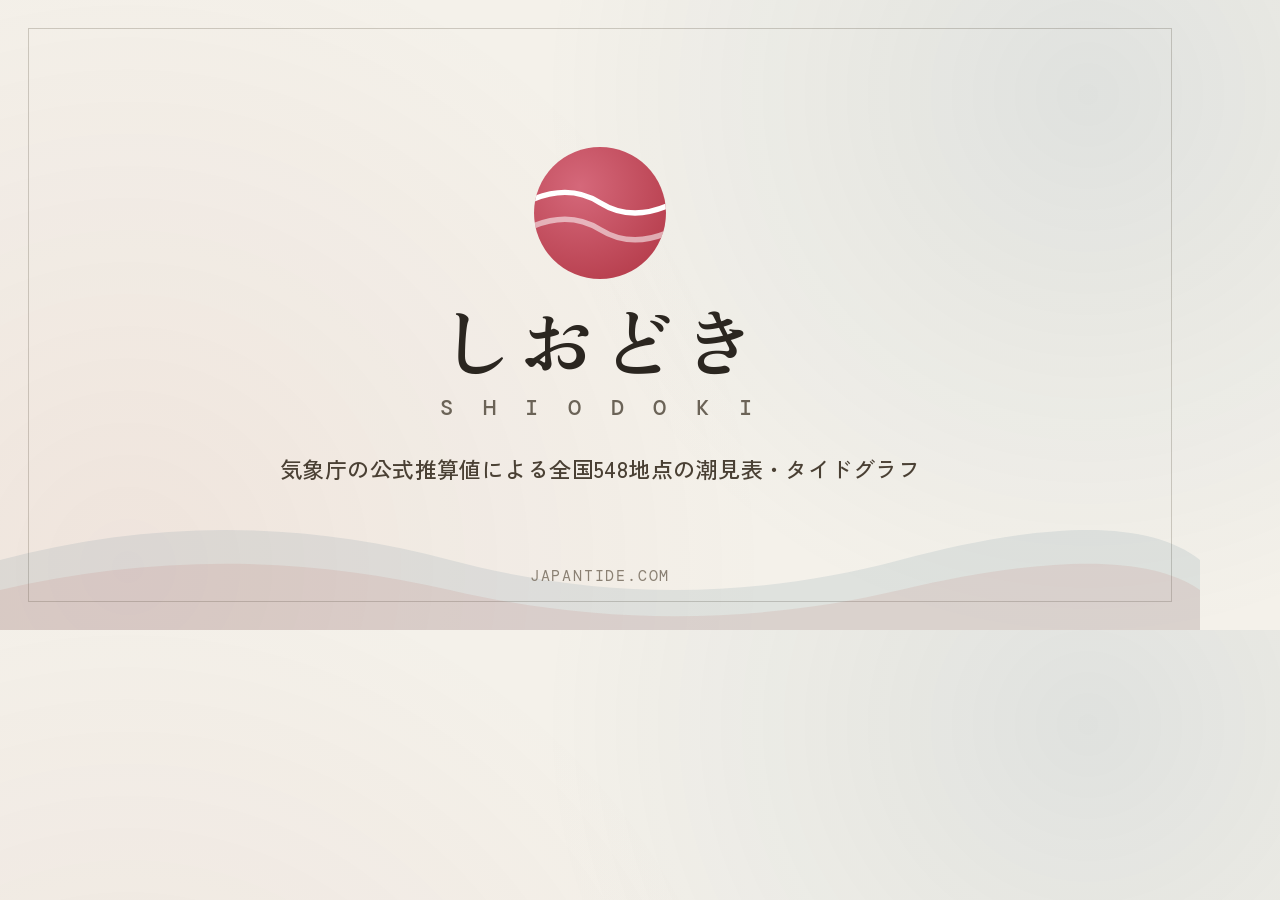
==== scripts/og-image.html @ 3d253419 "og:image/twitter:cardの土台を用意する SNSで共有されたとき画像無しの素っ気ないカードになっていた。config.mjs にOG_IMAGEを追加し、設定されているときだけog:" ====
<!--
  og:image (1200×630) の下書き。ビルドパイプラインには含めない
  (このリポジトリは依存パッケージなしの静的サイトジェネレータなので、
  画像を焼くライブラリを入れていない)。

  使い方:
    1. ブラウザでこのファイルを開く（右クリック→開く、または
       `python -m http.server` などで配信してアクセスする。file:// で
       直接開くとブラウザによっては外部フォントの読み込みがブロックされる
       ことがある）。
    2. ウィンドウ幅を1200pxちょうどにする（DevToolsのデバイスツールバーで
       "Responsive" を選び 1200×630 を指定するのが確実）。
    3. スクリーンショットを撮り、1200×630にトリミングして
       `public/og-image.png` として保存する。
    4. config.mjs の OG_IMAGE に 'og-image.png' を設定する
       （空のあいだは og:image / twitter:card を出力しない）。
-->
<!doctype html>
<html lang="ja">
<head>
<meta charset="utf-8">
<link rel="preconnect" href="https://fonts.googleapis.com">
<link rel="preconnect" href="https://fonts.gstatic.com" crossorigin>
<link href="https://fonts.googleapis.com/css2?family=Zen+Old+Mincho:wght@500;600;700&family=Zen+Kaku+Gothic+New:wght@400;500;700&family=DM+Mono:wght@400;500&display=swap" rel="stylesheet">
<style>
  html, body { margin: 0; padding: 0; }
  body {
    width: 1200px; height: 630px; overflow: hidden;
    background: #f4f1ea;
    background-image:
      radial-gradient(circle at 85% 15%, rgba(43,93,122,.10), transparent 45%),
      radial-gradient(circle at 10% 90%, rgba(176,74,63,.08), transparent 50%);
    font-family: 'Zen Kaku Gothic New', system-ui, sans-serif;
    position: relative;
  }
  .waves { position: absolute; left: 0; right: 0; bottom: 0; height: 260px; overflow: hidden; }
  .waves svg { position: absolute; bottom: 0; width: 100%; height: 100%; }
  .frame { position: absolute; inset: 28px; border: 1.5px solid rgba(60,50,35,.22); }
  .content {
    position: relative; z-index: 2;
    display: flex; flex-direction: column; align-items: center; justify-content: center;
    height: 630px; text-align: center;
  }
  .mark { width: 132px; height: 132px; margin-bottom: 22px; }
  .ja {
    font-family: 'Zen Old Mincho', 'Yu Mincho', serif; font-weight: 700;
    font-size: 76px; color: #2b2620; letter-spacing: .06em; line-height: 1;
  }
  .en {
    font-family: 'DM Mono', ui-monospace, monospace; font-weight: 500;
    font-size: 22px; color: #6b6357; letter-spacing: .38em; margin-top: 16px;
  }
  .tagline { margin-top: 30px; font-size: 22px; color: #4a4034; font-weight: 500; letter-spacing: .02em; }
  .foot {
    position: absolute; bottom: 44px; left: 0; right: 0;
    text-align: center; font-family: 'DM Mono', ui-monospace, monospace;
    font-size: 15px; color: #8a8073; letter-spacing: .12em;
  }
</style>
</head>
<body>
  <div class="frame"></div>
  <div class="waves">
    <svg viewBox="0 0 1200 260" preserveAspectRatio="none" xmlns="http://www.w3.org/2000/svg">
      <path d="M0 190 C 150 150, 300 150, 450 190 S 750 230, 900 190 S 1150 150, 1200 190 V 260 H 0 Z" fill="#2b5d7a" opacity="0.10"/>
      <path d="M0 220 C 150 185, 300 185, 450 220 S 750 255, 900 220 S 1150 185, 1200 220 V 260 H 0 Z" fill="#b04a3f" opacity="0.10"/>
    </svg>
  </div>
  <div class="content">
    <svg class="mark" viewBox="0 0 64 64" xmlns="http://www.w3.org/2000/svg">
      <defs><radialGradient id="g" cx="35%" cy="30%" r="75%"><stop offset="0%" stop-color="#d5687a"/><stop offset="100%" stop-color="#b8404f"/></radialGradient>
      <clipPath id="c"><circle cx="32" cy="32" r="32"/></clipPath></defs>
      <circle cx="32" cy="32" r="32" fill="url(#g)"/>
      <g clip-path="url(#c)">
        <path d="M-4 40 Q16 30 32 40 T68 40" fill="none" stroke="#fff" stroke-width="2.6" stroke-linecap="round" opacity=".55"/>
        <path d="M-4 27 Q16 17 32 27 T68 27" fill="none" stroke="#fff" stroke-width="2.6" stroke-linecap="round"/>
      </g>
    </svg>
    <div class="ja">しおどき</div>
    <div class="en">S H I O D O K I</div>
    <div class="tagline">気象庁の公式推算値による全国548地点の潮見表・タイドグラフ</div>
  </div>
  <div class="foot">JAPANTIDE.COM</div>
</body>
</html>
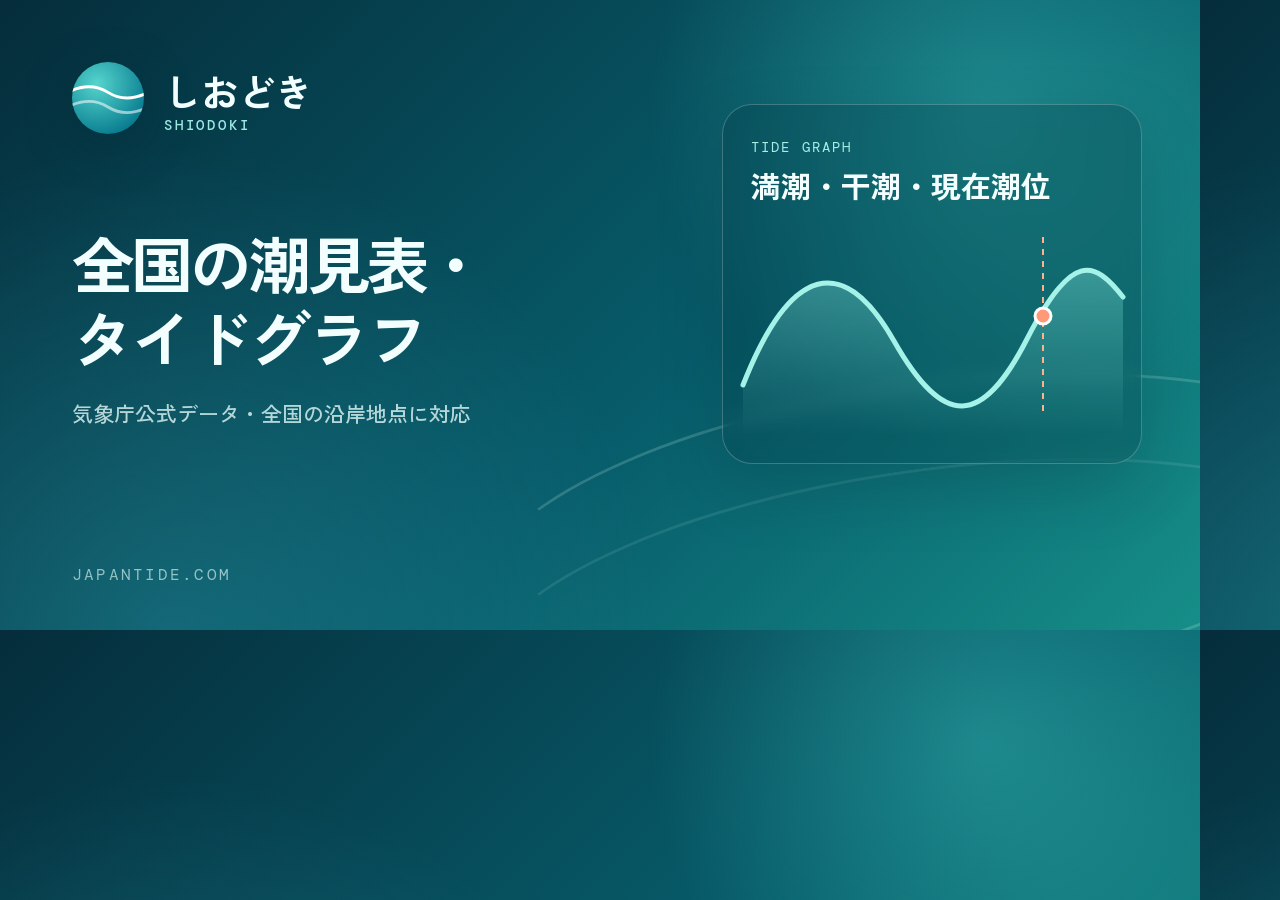
==== commit 0c729264: "配色をコーラルからティール基調(Coastal Clarity)に刷新、地図タイルをCARTOから地理院タイルに切替 CARTOはAPIキー無しのラスタータイルに2026年8月から透かしが入る仕様にな" ====
--- a/scripts/og-image.html
+++ b/scripts/og-image.html
@@ -1,85 +1,47 @@
-<!--
-  og:image (1200×630) の下書き。ビルドパイプラインには含めない
-  (このリポジトリは依存パッケージなしの静的サイトジェネレータなので、
-  画像を焼くライブラリを入れていない)。
-
-  使い方:
-    1. ブラウザでこのファイルを開く（右クリック→開く、または
-       `python -m http.server` などで配信してアクセスする。file:// で
-       直接開くとブラウザによっては外部フォントの読み込みがブロックされる
-       ことがある）。
-    2. ウィンドウ幅を1200pxちょうどにする（DevToolsのデバイスツールバーで
-       "Responsive" を選び 1200×630 を指定するのが確実）。
-    3. スクリーンショットを撮り、1200×630にトリミングして
-       `public/og-image.png` として保存する。
-    4. config.mjs の OG_IMAGE に 'og-image.png' を設定する
-       （空のあいだは og:image / twitter:card を出力しない）。
--->
+<!-- 1200 x 630 の共有カード。ブラウザで同寸表示し public/og-image.png に保存する。 -->
 <!doctype html>
 <html lang="ja">
 <head>
 <meta charset="utf-8">
-<link rel="preconnect" href="https://fonts.googleapis.com">
-<link rel="preconnect" href="https://fonts.gstatic.com" crossorigin>
-<link href="https://fonts.googleapis.com/css2?family=Zen+Old+Mincho:wght@500;600;700&family=Zen+Kaku+Gothic+New:wght@400;500;700&family=DM+Mono:wght@400;500&display=swap" rel="stylesheet">
+<link rel="stylesheet" href="../public/fonts.css">
 <style>
-  html, body { margin: 0; padding: 0; }
+  * { box-sizing: border-box; }
+  html, body { margin: 0; width: 1200px; height: 630px; overflow: hidden; }
   body {
-    width: 1200px; height: 630px; overflow: hidden;
-    background: #f4f1ea;
-    background-image:
-      radial-gradient(circle at 85% 15%, rgba(43,93,122,.10), transparent 45%),
-      radial-gradient(circle at 10% 90%, rgba(176,74,63,.08), transparent 50%);
+    position: relative; color: #f3ffff;
+    background: radial-gradient(circle at 82% 18%, rgba(71,218,204,.34), transparent 30%), radial-gradient(circle at 14% 100%, rgba(51,157,174,.3), transparent 40%), linear-gradient(135deg, #052d3b 0%, #075d6b 58%, #168e88 100%);
     font-family: 'Zen Kaku Gothic New', system-ui, sans-serif;
-    position: relative;
   }
-  .waves { position: absolute; left: 0; right: 0; bottom: 0; height: 260px; overflow: hidden; }
-  .waves svg { position: absolute; bottom: 0; width: 100%; height: 100%; }
-  .frame { position: absolute; inset: 28px; border: 1.5px solid rgba(60,50,35,.22); }
-  .content {
-    position: relative; z-index: 2;
-    display: flex; flex-direction: column; align-items: center; justify-content: center;
-    height: 630px; text-align: center;
-  }
-  .mark { width: 132px; height: 132px; margin-bottom: 22px; }
-  .ja {
-    font-family: 'Zen Old Mincho', 'Yu Mincho', serif; font-weight: 700;
-    font-size: 76px; color: #2b2620; letter-spacing: .06em; line-height: 1;
-  }
-  .en {
-    font-family: 'DM Mono', ui-monospace, monospace; font-weight: 500;
-    font-size: 22px; color: #6b6357; letter-spacing: .38em; margin-top: 16px;
-  }
-  .tagline { margin-top: 30px; font-size: 22px; color: #4a4034; font-weight: 500; letter-spacing: .02em; }
-  .foot {
-    position: absolute; bottom: 44px; left: 0; right: 0;
-    text-align: center; font-family: 'DM Mono', ui-monospace, monospace;
-    font-size: 15px; color: #8a8073; letter-spacing: .12em;
-  }
+  body::before, body::after { position: absolute; width: 900px; height: 300px; right: -180px; border: 3px solid rgba(220,255,250,.18); border-left-color: transparent; border-right-color: transparent; border-radius: 50%; content: ''; transform: rotate(-8deg); }
+  body::before { bottom: -60px; }
+  body::after { bottom: -145px; opacity: .55; }
+  .brand { position: absolute; top: 62px; left: 72px; display: flex; align-items: center; gap: 20px; }
+  .mark { width: 72px; height: 72px; filter: drop-shadow(0 12px 24px rgba(0,35,42,.25)); }
+  .brand-ja { font-size: 38px; font-weight: 800; letter-spacing: -.03em; }
+  .brand-en { margin-top: -2px; color: #9debe4; font-family: 'DM Mono', monospace; font-size: 14px; font-weight: 500; letter-spacing: .2em; }
+  .content { position: absolute; z-index: 2; left: 72px; top: 225px; width: 660px; }
+  h1 { margin: 0; font-size: 62px; font-weight: 800; line-height: 1.2; letter-spacing: -.05em; }
+  .sub { margin: 24px 0 0; color: rgba(234,255,252,.76); font-size: 21px; font-weight: 500; }
+  .tide-card { position: absolute; z-index: 1; right: 58px; top: 104px; width: 420px; height: 360px; padding: 28px; border: 1px solid rgba(255,255,255,.22); border-radius: 30px; background: rgba(2,47,58,.26); box-shadow: 0 25px 65px rgba(0,30,38,.18); backdrop-filter: blur(8px); }
+  .tide-card small { color: #a6efe8; font-family: 'DM Mono', monospace; font-size: 14px; letter-spacing: .15em; }
+  .tide-card b { display: block; margin-top: 6px; font-size: 30px; }
+  .tide-card svg { position: absolute; left: 20px; bottom: 28px; width: 380px; height: 220px; overflow: visible; }
+  .foot { position: absolute; left: 72px; bottom: 45px; color: rgba(226,255,251,.62); font-family: 'DM Mono', monospace; font-size: 16px; letter-spacing: .14em; }
 </style>
 </head>
 <body>
-  <div class="frame"></div>
-  <div class="waves">
-    <svg viewBox="0 0 1200 260" preserveAspectRatio="none" xmlns="http://www.w3.org/2000/svg">
-      <path d="M0 190 C 150 150, 300 150, 450 190 S 750 230, 900 190 S 1150 150, 1200 190 V 260 H 0 Z" fill="#2b5d7a" opacity="0.10"/>
-      <path d="M0 220 C 150 185, 300 185, 450 220 S 750 255, 900 220 S 1150 185, 1200 220 V 260 H 0 Z" fill="#b04a3f" opacity="0.10"/>
-    </svg>
+  <div class="brand">
+    <svg class="mark" viewBox="0 0 64 64" aria-hidden="true"><defs><radialGradient id="g" cx="35%" cy="30%" r="75%"><stop offset="0%" stop-color="#55d5cd"/><stop offset="100%" stop-color="#087b8f"/></radialGradient><clipPath id="c"><circle cx="32" cy="32" r="32"/></clipPath></defs><circle cx="32" cy="32" r="32" fill="url(#g)"/><g clip-path="url(#c)"><path d="M-4 40 Q16 30 32 40 T68 40" fill="none" stroke="#fff" stroke-width="2.6" stroke-linecap="round" opacity=".55"/><path d="M-4 27 Q16 17 32 27 T68 27" fill="none" stroke="#fff" stroke-width="2.6" stroke-linecap="round"/></g></svg>
+    <div><div class="brand-ja">しおどき</div><div class="brand-en">SHIODOKI</div></div>
   </div>
-  <div class="content">
-    <svg class="mark" viewBox="0 0 64 64" xmlns="http://www.w3.org/2000/svg">
-      <defs><radialGradient id="g" cx="35%" cy="30%" r="75%"><stop offset="0%" stop-color="#d5687a"/><stop offset="100%" stop-color="#b8404f"/></radialGradient>
-      <clipPath id="c"><circle cx="32" cy="32" r="32"/></clipPath></defs>
-      <circle cx="32" cy="32" r="32" fill="url(#g)"/>
-      <g clip-path="url(#c)">
-        <path d="M-4 40 Q16 30 32 40 T68 40" fill="none" stroke="#fff" stroke-width="2.6" stroke-linecap="round" opacity=".55"/>
-        <path d="M-4 27 Q16 17 32 27 T68 27" fill="none" stroke="#fff" stroke-width="2.6" stroke-linecap="round"/>
-      </g>
-    </svg>
-    <div class="ja">しおどき</div>
-    <div class="en">S H I O D O K I</div>
-    <div class="tagline">気象庁の公式推算値による全国548地点の潮見表・タイドグラフ</div>
-  </div>
+  <main class="content">
+    <h1>全国の潮見表・<br>タイドグラフ</h1>
+    <p class="sub">気象庁公式データ・全国の沿岸地点に対応</p>
+  </main>
+  <aside class="tide-card" aria-hidden="true">
+    <small>TIDE GRAPH</small><b>満潮・干潮・現在潮位</b>
+    <svg viewBox="0 0 380 220"><defs><linearGradient id="fill" x1="0" y1="0" x2="0" y2="1"><stop offset="0" stop-color="#8cf1e5" stop-opacity=".34"/><stop offset="1" stop-color="#8cf1e5" stop-opacity="0"/></linearGradient></defs><path d="M0 170C48 48 101 38 151 126S239 212 284 124 351 45 380 82V220H0Z" fill="url(#fill)"/><path d="M0 170C48 48 101 38 151 126S239 212 284 124 351 45 380 82" fill="none" stroke="#a5f2e9" stroke-width="5" stroke-linecap="round"/><line x1="300" y1="22" x2="300" y2="198" stroke="#ffb08f" stroke-width="2" stroke-dasharray="6 6"/><circle cx="300" cy="101" r="8" fill="#ff9a78" stroke="#fff" stroke-width="3"/></svg>
+  </aside>
   <div class="foot">JAPANTIDE.COM</div>
 </body>
 </html>
--- a/public/fonts.css
+++ b/public/fonts.css
@@ -0,0 +1,4220 @@
+/* Zen Old Mincho / Zen Kaku Gothic New / DM Mono の自前ホスト版。
+   このサイトが実際に使う文字だけに絞ったサブセット。
+   scripts/subset-fonts.mjs で再生成する。 */
+
+@font-face {
+  font-family: 'DM Mono';
+  font-style: normal;
+  font-weight: 400;
+  font-display: swap;
+  src: url(fonts/dm-mono-400-1.woff2) format('woff2');
+  unicode-range: U+0000-00FF, U+0131, U+0152-0153, U+02BB-02BC, U+02C6, U+02DA, U+02DC, U+0304, U+0308, U+0329, U+2000-206F, U+20AC, U+2122, U+2191, U+2193, U+2212, U+2215, U+FEFF, U+FFFD;
+}
+@font-face {
+  font-family: 'DM Mono';
+  font-style: normal;
+  font-weight: 500;
+  font-display: swap;
+  src: url(fonts/dm-mono-500-2.woff2) format('woff2');
+  unicode-range: U+0000-00FF, U+0131, U+0152-0153, U+02BB-02BC, U+02C6, U+02DA, U+02DC, U+0304, U+0308, U+0329, U+2000-206F, U+20AC, U+2122, U+2191, U+2193, U+2212, U+2215, U+FEFF, U+FFFD;
+}
+@font-face {
+  font-family: 'Zen Kaku Gothic New';
+  font-style: normal;
+  font-weight: 400;
+  font-display: swap;
+  src: url(fonts/zen-kaku-gothic-new-400-3.woff2) format('woff2');
+  unicode-range: U+9e8b-9e8c, U+9e8e-9e8f, U+9e91-9e92, U+9e95-9e96, U+9e98, U+9e9b, U+9e9d-9e9e, U+9ea4-9ea5, U+9ea8-9eaa, U+9eac-9eb0, U+9eb3-9eb5, U+9eb8, U+9ebc-9ebf, U+9ec3, U+9ec6, U+9ec8, U+9ecb-9ecd, U+9ecf-9ed1, U+9ed4-9ed5, U+9ed8, U+9edb-9ee0, U+9ee4-9ee5, U+9ee7-9ee8, U+9eec-9ef2, U+9ef4-9ef9, U+9efb-9eff, U+9f02-9f03, U+9f07-9f09, U+9f0e-9f12, U+9f14-9f17, U+9f19-9f1b, U+9f1f-9f22, U+9f26, U+9f2a-9f2c, U+9f2f, U+9f31-9f32, U+9f34, U+9f37, U+9f39-9f3a, U+9f3c-9f3f, U+9f41, U+9f43-9f47, U+9f4a, U+9f4e-9f50, U+9f52-9f58, U+9f5a, U+9f5d-9f61, U+9f63, U+9f66-9f6a, U+9f6c-9f73, U+9f75-9f77, U+9f7a, U+9f7d, U+9f7f, U+9f8f-9f92, U+9f94-9f97, U+9f99, U+9f9c-9fa3, U+9fa5, U+9fb4, U+9fbc-9fc2, U+9fc4, U+9fc6, U+9fcc, U+f900-f92c;
+}
+@font-face {
+  font-family: 'Zen Kaku Gothic New';
+  font-style: normal;
+  font-weight: 400;
+  font-display: swap;
+  src: url(fonts/zen-kaku-gothic-new-400-4.woff2) format('woff2');
+  unicode-range: U+9c3e, U+9c41, U+9c43-9c4a, U+9c4e-9c50, U+9c52-9c54, U+9c56, U+9c58, U+9c5a-9c61, U+9c63, U+9c65, U+9c67-9c6b, U+9c6d-9c6e, U+9c70, U+9c72, U+9c75-9c78, U+9c7a-9c7c, U+9ce6-9ce7, U+9ceb-9cec, U+9cf0, U+9cf2, U+9cf6-9cf7, U+9cf9, U+9d02-9d03, U+9d06-9d09, U+9d0b, U+9d0e, U+9d11-9d12, U+9d15, U+9d17-9d18, U+9d1b-9d1f, U+9d23, U+9d26, U+9d2a-9d2c, U+9d2f-9d30, U+9d32-9d34, U+9d3a, U+9d3c-9d3f, U+9d41-9d48, U+9d4a, U+9d50-9d54, U+9d59, U+9d5d-9d65, U+9d69-9d6c, U+9d6f-9d70, U+9d72-9d73, U+9d76-9d77, U+9d7a-9d7c, U+9d7e, U+9d83-9d84, U+9d86-9d87, U+9d89-9d8a, U+9d8d-9d8e, U+9d92-9d93, U+9d95-9d9a, U+9da1, U+9da4, U+9da9-9dac, U+9dae, U+9db1-9db2, U+9db5, U+9db8-9dbd, U+9dbf-9dc4, U+9dc6-9dc7, U+9dc9-9dca, U+9dcf, U+9dd3-9dd7, U+9dd9-9dda, U+9dde-9de0, U+9de3, U+9de5-9de7, U+9de9, U+9deb, U+9ded-9df0, U+9df3-9df4, U+9df8, U+9dfd-9dfe, U+9e02, U+9e07, U+9e0a, U+9e0d-9e0e, U+9e10-9e12, U+9e15-9e16, U+9e19-9e1f, U+9e75, U+9e79-9e7d, U+9e80-9e85, U+9e87-9e88;
+}
+@font-face {
+  font-family: 'Zen Kaku Gothic New';
+  font-style: normal;
+  font-weight: 400;
+  font-display: swap;
+  src: url(fonts/zen-kaku-gothic-new-400-5.woff2) format('woff2');
+  unicode-range: U+9ae5-9ae7, U+9ae9, U+9aeb-9aec, U+9aee-9aef, U+9af1-9af5, U+9af7, U+9af9-9afb, U+9afd, U+9aff-9b06, U+9b08-9b09, U+9b0b-9b0e, U+9b10, U+9b12, U+9b16, U+9b18-9b1d, U+9b1f-9b20, U+9b22-9b23, U+9b25-9b2f, U+9b32-9b35, U+9b37, U+9b39-9b3b, U+9b3d, U+9b43-9b44, U+9b48, U+9b4b-9b4f, U+9b51, U+9b55-9b58, U+9b5b, U+9b5e, U+9b61, U+9b63, U+9b65-9b66, U+9b68, U+9b6a-9b6f, U+9b72-9b79, U+9b7f-9b80, U+9b83-9b87, U+9b89-9b8b, U+9b8d, U+9b8f-9b94, U+9b96-9b97, U+9b9a, U+9b9d-9ba0, U+9ba6-9ba7, U+9ba9-9baa, U+9bac, U+9bb0-9bb2, U+9bb4, U+9bb7-9bb9, U+9bbb-9bbc, U+9bbe-9bc1, U+9bc6-9bc8, U+9bca, U+9bce-9bd2, U+9bd4, U+9bd7-9bd8, U+9bdd, U+9bdf, U+9be1-9be5, U+9be7, U+9bea-9beb, U+9bee-9bf3, U+9bf5, U+9bf7-9bfa, U+9bfd, U+9bff-9c00, U+9c02, U+9c04, U+9c06, U+9c08-9c0d, U+9c0f-9c16, U+9c18-9c1e, U+9c21-9c2a, U+9c2d-9c32, U+9c35-9c37, U+9c39-9c3a, U+9c3d;
+}
+@font-face {
+  font-family: 'Zen Kaku Gothic New';
+  font-style: normal;
+  font-weight: 400;
+  font-display: swap;
+  src: url(fonts/zen-kaku-gothic-new-400-6.woff2) format('woff2');
+  unicode-range: U+971d, U+9721-9724, U+9728, U+972a, U+9730-9731, U+9733, U+9736, U+9738-9739, U+973b, U+973d-973e, U+9741-9744, U+9746-974a, U+974d-974f, U+9751, U+9755, U+9757-9758, U+975a-975c, U+9760-9761, U+9763-9764, U+9766-9768, U+976a-976b, U+976e, U+9771, U+9773, U+9776-977d, U+977f-9781, U+9785-9786, U+9789, U+978b, U+978f-9790, U+9795-9797, U+9799-979a, U+979c, U+979e-97a0, U+97a2-97a3, U+97a6, U+97a8, U+97ab-97ac, U+97ae, U+97b1-97b6, U+97b8-97ba, U+97bc, U+97be-97bf, U+97c1, U+97c3-97ce, U+97d0-97d1, U+97d4, U+97d7-97d9, U+97db-97de, U+97e0-97e1, U+97e4, U+97e6, U+97ed-97ef, U+97f1-97f2, U+97f4-97f8, U+97fa, U+9804, U+9807, U+980a, U+980c-980f, U+9814, U+9816-9817, U+9819-981a, U+981c, U+981e, U+9820-9821, U+9823-9826, U+982b, U+982e-9830, U+9832-9835, U+9837, U+9839, U+983d-983e, U+9844, U+9846-9847, U+984a-984b, U+984f, U+9851-9853, U+9856-9857, U+9859-985b, U+9862-9863, U+9865-9866, U+986a-986c, U+986f-9871, U+9873-9875, U+98aa-98ab, U+98ad-98ae, U+98b0-98b1, U+98b4, U+98b6-98b8, U+98ba-98bc, U+98bf, U+98c2-98c8, U+98cb-98cc, U+98ce, U+98dc, U+98de, U+98e0-98e1, U+98e3, U+98e5-98e7, U+98e9-98ea;
+}
+@font-face {
+  font-family: 'Zen Kaku Gothic New';
+  font-style: normal;
+  font-weight: 400;
+  font-display: swap;
+  src: url(fonts/zen-kaku-gothic-new-400-7.woff2) format('woff2');
+  unicode-range: U+944a, U+944c, U+9452-9453, U+9455, U+9459-945c, U+945e-9463, U+9468, U+946a-946b, U+946d-9472, U+9475, U+9477, U+947c-947f, U+9481, U+9483-9485, U+9578-9579, U+957e-957f, U+9582, U+9584, U+9586-9588, U+958a, U+958c-958f, U+9592, U+9594, U+9596, U+9598-9599, U+959d-95a1, U+95a4, U+95a6-95a9, U+95ab-95ad, U+95b1, U+95b4, U+95b6, U+95b9-95bf, U+95c3, U+95c6, U+95c8-95cd, U+95d0-95d6, U+95d9-95da, U+95dc-95e2, U+95e4-95e6, U+95e8, U+961d-961e, U+9621-9622, U+9624-9626, U+9628, U+962c, U+962e-962f, U+9631, U+9633-9634, U+9637-963a, U+963c-963d, U+9641-9642, U+964b-964c, U+964f, U+9652, U+9654, U+9656-9658, U+965c-965f, U+9661, U+9666, U+966a, U+966c, U+966e, U+9672, U+9674, U+9677, U+967b-967c, U+967e-967f, U+9681-9684, U+9689, U+968b, U+968d, U+9691, U+9695-9698, U+969a, U+969d, U+969f, U+96a4-96aa, U+96ae-96b4, U+96b6, U+96b8-96bb, U+96bd, U+96c1, U+96c9-96cb, U+96cd-96ce, U+96d2, U+96d5-96d6, U+96d8-96da, U+96dc-96df, U+96e9, U+96ef, U+96f1, U+96f9-96fa, U+9702-9706, U+9708-9709, U+970d-970f, U+9711, U+9713-9714, U+9716, U+9719-971b;
+}
+@font-face {
+  font-family: 'Zen Kaku Gothic New';
+  font-style: normal;
+  font-weight: 400;
+  font-display: swap;
+  src: url(fonts/zen-kaku-gothic-new-400-8.woff2) format('woff2');
+  unicode-range: U+8655-8659, U+865b, U+865d-8664, U+8667, U+8669, U+866c, U+866f, U+8671, U+8675-8677, U+867a-867b, U+867d, U+8687-8689, U+868b-868d, U+8691, U+8693, U+8695-8696, U+8698, U+869a, U+869c-869d, U+86a1, U+86a3-86a4, U+86a6-86ab, U+86ad, U+86af-86b1, U+86b3-86b9, U+86bf-86c1, U+86c3-86c6, U+86c9, U+86cb, U+86ce, U+86d1-86d2, U+86d4-86d5, U+86d7, U+86da, U+86dc, U+86de-86e0, U+86e3-86e7, U+86e9, U+86ec-86ed, U+86ef, U+86f8-86fe, U+8700, U+8703-870b, U+870d-8714, U+8719-871a, U+871e-871f, U+8721-8723, U+8725, U+8728-8729, U+872e-872f, U+8731-8732, U+8734, U+8737, U+8739-8740, U+8743, U+8745, U+8749, U+874b-874e, U+8751, U+8753, U+8755, U+8757-8759, U+875d, U+875f-8761, U+8763-8766, U+8768, U+876a, U+876e-876f, U+8771-8772, U+8774, U+8778, U+877b-877c, U+877f, U+8782-8789, U+878b-878c, U+878e, U+8790, U+8793, U+8795, U+8797-8799, U+879e-87a0, U+87a2-87a3, U+87a7, U+87ab-87af, U+87b1, U+87b3, U+87b5, U+87bb, U+87bd-87c1, U+87c4, U+87c6-87cb, U+87ce, U+87d0, U+87d2, U+87d5-87d6, U+87d9-87da, U+87dc, U+87df-87e0;
+}
+@font-face {
+  font-family: 'Zen Kaku Gothic New';
+  font-style: normal;
+  font-weight: 400;
+  font-display: swap;
+  src: url(fonts/zen-kaku-gothic-new-400-9.woff2) format('woff2');
+  unicode-range: U+814a, U+814c, U+8151-8153, U+8157, U+815f-8161, U+8165-8169, U+816d-816f, U+8171, U+8173-8174, U+8177, U+8180-8186, U+8188, U+818a-818b, U+818e, U+8190, U+8193, U+8195-8196, U+8198, U+819b, U+819e, U+81a0, U+81a2, U+81a4, U+81a9, U+81ae, U+81b0, U+81b2, U+81b4-81b5, U+81b8, U+81ba-81bb, U+81bd-81be, U+81c0-81c3, U+81c5-81c6, U+81c8-81cb, U+81cd-81cf, U+81d1, U+81d5-81db, U+81dd-81e1, U+81e4-81e5, U+81e7, U+81eb-81ec, U+81ef-81f2, U+81f5-81f6, U+81f8-81fb, U+81fd-8205, U+8209-820b, U+820d, U+820f, U+8212-8214, U+8216, U+8219-821d, U+8221-8222, U+8228-8229, U+822b, U+822e, U+8232-8235, U+8237-8238, U+823a, U+823c, U+8240, U+8243-8246, U+8249, U+824b, U+824e-824f, U+8251, U+8256-825a, U+825c-825d, U+825f-8260, U+8262-8264, U+8267-8268, U+826a-826b, U+826d-826e, U+8271, U+8274, U+8277, U+8279, U+827b, U+827d-8281, U+8283-8284, U+8287, U+8289-828a, U+828d-828e, U+8291-8294, U+8296, U+8298-829b, U+829f-82a1, U+82a3-82a4, U+82a7-82ac, U+82ae, U+82b0, U+82b2, U+82b4, U+82b7, U+82ba-82bc, U+82be-82bf, U+82c5-82c6, U+82d0, U+82d2-82d3, U+82d5, U+82d9-82da, U+82dc, U+82de-82e4, U+82e7;
+}
+@font-face {
+  font-family: 'Zen Kaku Gothic New';
+  font-style: normal;
+  font-weight: 400;
+  font-display: swap;
+  src: url(fonts/zen-kaku-gothic-new-400-10.woff2) format('woff2');
+  unicode-range: U+6b85, U+6b89, U+6b8d, U+6b95, U+6b97-6b98, U+6b9b, U+6b9e-6ba0, U+6ba2-6ba4, U+6ba8-6bb3, U+6bb7-6bb9, U+6bbc-6bbe, U+6bc0, U+6bc3-6bc4, U+6bc6-6bc9, U+6bcb-6bcc, U+6bcf, U+6bd3, U+6bd6-6bd8, U+6bda, U+6bdf, U+6be1, U+6be3, U+6be6-6be7, U+6beb-6bec, U+6bee, U+6bf1, U+6bf3, U+6bf7, U+6bf9, U+6bff, U+6c02, U+6c04-6c05, U+6c08-6c0a, U+6c0d-6c0e, U+6c10, U+6c12-6c14, U+6c19, U+6c1b, U+6c1f, U+6c24, U+6c26-6c28, U+6c2c, U+6c2e, U+6c33, U+6c35-6c36, U+6c3a-6c3b, U+6c3e-6c40, U+6c4a-6c4b, U+6c4d, U+6c4f, U+6c52, U+6c54-6c55, U+6c59, U+6c5b-6c5e, U+6c62, U+6c67-6c68, U+6c6a-6c6b, U+6c6d, U+6c6f, U+6c73-6c74, U+6c76, U+6c78-6c79, U+6c7b, U+6c7e, U+6c81-6c87, U+6c89, U+6c8c-6c8d, U+6c90, U+6c92-6c95, U+6c97-6c98, U+6c9a-6c9c, U+6c9f, U+6caa-6cae, U+6cb0-6cb2, U+6cb4, U+6cba, U+6cbd-6cbe, U+6cc2, U+6cc5-6cc6, U+6ccd, U+6ccf-6cd4, U+6cd6-6cd7, U+6cd9-6cdd, U+6ce0, U+6ce7, U+6ce9-6cef, U+6cf1-6cf2, U+6cf4, U+6cfb, U+6d00-6d01, U+6d04, U+6d07, U+6d0a, U+6d0c, U+6d0e-6d0f, U+6d11, U+6d13, U+6d19-6d1a, U+6d1f, U+6d24, U+6d26-6d28, U+6d2b, U+6d2e-6d2f, U+6d31, U+6d33-6d36, U+6d38-6d39, U+6d3c-6d3d, U+6d3f, U+6d57-6d5b, U+6d5e-6d61, U+6d64-6d65, U+6d67, U+6d6c, U+6d6f-6d70, U+6d79;
+}
+@font-face {
+  font-family: 'Zen Kaku Gothic New';
+  font-style: normal;
+  font-weight: 400;
+  font-display: swap;
+  src: url(fonts/zen-kaku-gothic-new-400-11.woff2) format('woff2');
+  unicode-range: U+6855, U+6857-6859, U+685b, U+685d, U+685f, U+6863, U+6867, U+686b, U+686e-6872, U+6874-6875, U+6877, U+6879-687c, U+687e-687f, U+6882-6884, U+6886, U+6888, U+688d-6890, U+6894, U+6896, U+6898-689c, U+689f-68a3, U+68a5-68a7, U+68a9-68ab, U+68ad-68af, U+68b2-68b5, U+68b9-68bc, U+68c3, U+68c5-68c6, U+68c8-68ca, U+68cc-68cd, U+68cf-68d1, U+68d3-68d9, U+68dc-68dd, U+68e0-68e1, U+68e3-68e5, U+68e7-68e8, U+68ea-68ed, U+68ef-68f1, U+68f5-68f7, U+68f9, U+68fb-68fd, U+6900-6901, U+6903-6904, U+6906-690c, U+690f-6911, U+6913, U+6916-6917, U+6919-691b, U+6921-6923, U+6925-6926, U+6928, U+692a, U+6930-6931, U+6933-6936, U+6938-6939, U+693b, U+693d, U+6942, U+6945-6946, U+6949, U+694e, U+6954, U+6957, U+6959, U+695b-695e, U+6961-6966, U+6968-696c, U+696e-6974, U+6977-697b, U+697e-6981, U+6986, U+698d, U+6991-6992, U+6994-6996, U+6998, U+699c, U+69a0-69a1, U+69a5-69a8, U+69ab, U+69ad, U+69af-69b2, U+69b4, U+69b7-69b8, U+69ba-69bc, U+69be-69c1, U+69c3, U+69c5, U+69c7-69c8, U+69ca, U+69ce-69d1, U+69d3, U+69d6-69d7, U+69d9;
+}
+@font-face {
+  font-family: 'Zen Kaku Gothic New';
+  font-style: normal;
+  font-weight: 400;
+  font-display: swap;
+  src: url(fonts/zen-kaku-gothic-new-400-12.woff2) format('woff2');
+  unicode-range: U+667e-6680, U+6683-6684, U+6688, U+668b-668e, U+6690, U+6692, U+6698-669d, U+669f-66a0, U+66a2, U+66a4, U+66ad, U+66b1-66b3, U+66b5, U+66b8-66b9, U+66bb-66bc, U+66be-66c4, U+66c6, U+66c8-66c9, U+66cc, U+66ce-66cf, U+66d4, U+66da-66db, U+66dd, U+66df-66e0, U+66e6, U+66e8-66e9, U+66eb-66ec, U+66ee, U+66f5, U+66f7, U+66fa-66fc, U+6701, U+6705, U+6707, U+670c, U+670e-6710, U+6712-6716, U+6719, U+671c, U+671e, U+6720, U+6722, U+6725-6726, U+672e, U+6733, U+6735-6738, U+673e-673f, U+6741, U+6743, U+6745-6748, U+674c-674d, U+6753-6755, U+6759, U+675d-675e, U+6760, U+6762-6764, U+6766, U+676a, U+676c, U+676e, U+6770, U+6772-6774, U+6776-6777, U+677b-677c, U+6780-6781, U+6784-6785, U+6787, U+6789, U+678b-678c, U+678e-678f, U+6791-6793, U+6796, U+6798-6799, U+679b, U+67a1, U+67a4, U+67a6, U+67a9, U+67b0-67b5, U+67b7-67b9, U+67bb-67be, U+67c0-67c3, U+67c5-67c6, U+67c8-67c9, U+67ce, U+67d2, U+67d7-67d9, U+67db-67de, U+67e1-67e2, U+67e4, U+67e6-67e7, U+67e9, U+67ec, U+67ee-67f0, U+67f2, U+67f6-67f7, U+67f9-67fa, U+67fc, U+67fe, U+6801-6802, U+6805, U+6810, U+6814, U+6818-6819, U+681d, U+681f, U+6822, U+6827-6829, U+682b-682d, U+682f-6834, U+683b, U+683e-6840, U+6844-6846, U+6849-684a, U+684c-684e, U+6852-6854;
+}
+@font-face {
+  font-family: 'Zen Kaku Gothic New';
+  font-style: normal;
+  font-weight: 400;
+  font-display: swap;
+  src: url(fonts/zen-kaku-gothic-new-400-13.woff2) format('woff2');
+  unicode-range: U+5f6c-5f6d, U+5f6f, U+5f72-5f75, U+5f78, U+5f7a, U+5f7d-5f7f, U+5f82-5f83, U+5f87-5f89, U+5f8d, U+5f8f, U+5f91, U+5f96, U+5f99, U+5f9c-5f9d, U+5fa0, U+5fa2, U+5fa4, U+5fa7-5fa8, U+5fab-5fad, U+5faf-5fb1, U+5fb5, U+5fb7-5fb8, U+5fbc-5fbd, U+5fc4, U+5fc7-5fc9, U+5fcb, U+5fd0-5fd4, U+5fdd-5fde, U+5fe1-5fe2, U+5fe4, U+5fe8-5fea, U+5fec-5ff3, U+5ff6, U+5ff8, U+5ffa-5ffd, U+5fff, U+6007, U+600a, U+600d-6010, U+6013-6015, U+6017-601b, U+601f, U+6021-6022, U+6024, U+6026, U+6029, U+602b, U+602d, U+6031, U+6033, U+6035, U+603a, U+6040-6043, U+6046-604a, U+604c-604d, U+6051, U+6054-6057, U+6059-605a, U+605d, U+605f-6064, U+6067, U+606a-606c, U+6070-6071, U+6077, U+607e-607f, U+6081-6086, U+6088-608e, U+6091-6093, U+6095-6098, U+609a-609b, U+609d-609e, U+60a2, U+60a4-60a5, U+60a7-60a8, U+60b0-60b1, U+60b3-60b5, U+60b7-60b8, U+60bb, U+60bd-60be, U+60c2, U+60c4, U+60c6-60cb, U+60ce-60cf, U+60d3-60d5, U+60d8-60d9, U+60db, U+60dd-60df, U+60e1-60e2, U+60e5, U+60ee, U+60f0-60f2, U+60f4-60f8, U+60fa-60fd, U+6100, U+6102-6103, U+6106-6108, U+610a, U+610c-610e, U+6110-6114, U+6116;
+}
+@font-face {
+  font-family: 'Zen Kaku Gothic New';
+  font-style: normal;
+  font-weight: 400;
+  font-display: swap;
+  src: url(fonts/zen-kaku-gothic-new-400-14.woff2) format('woff2');
+  unicode-range: U+5d9b, U+5d9d, U+5d9f-5da0, U+5da2, U+5da4, U+5da7, U+5dab-5dac, U+5dae, U+5db0, U+5db2, U+5db4, U+5db7-5db9, U+5dbc-5dbd, U+5dc3, U+5dc7, U+5dc9, U+5dcb-5dce, U+5dd0-5dd3, U+5dd6-5dd9, U+5ddb, U+5de0, U+5de2, U+5de4, U+5de9, U+5df2, U+5df5, U+5df8-5df9, U+5dfd, U+5dff-5e00, U+5e07, U+5e0b, U+5e0d, U+5e11-5e12, U+5e14-5e15, U+5e18-5e1b, U+5e1f-5e20, U+5e25, U+5e28, U+5e2e, U+5e32, U+5e35-5e37, U+5e3e, U+5e40, U+5e43-5e44, U+5e47, U+5e49, U+5e4b, U+5e4e, U+5e50-5e51, U+5e54, U+5e56-5e58, U+5e5b-5e5c, U+5e5e-5e5f, U+5e62, U+5e64, U+5e68, U+5e6a-5e6e, U+5e70, U+5e75-5e77, U+5e7a, U+5e7f-5e80, U+5e87, U+5e8b, U+5e8e, U+5e96, U+5e99-5e9a, U+5ea0, U+5ea2, U+5ea4-5ea5, U+5ea8, U+5eaa, U+5eac, U+5eb1, U+5eb3, U+5eb8-5eb9, U+5ebd-5ebf, U+5ec1-5ec2, U+5ec6, U+5ec8, U+5ecb-5ecc, U+5ece-5ed6, U+5ed9-5ee2, U+5ee5, U+5ee8-5ee9, U+5eeb-5eec, U+5ef0-5ef1, U+5ef3-5ef4, U+5ef8-5ef9, U+5efc-5f00, U+5f02-5f03, U+5f06-5f09, U+5f0b-5f0e, U+5f11, U+5f16-5f17, U+5f19, U+5f1b-5f1e, U+5f21-5f24, U+5f27-5f29, U+5f2b-5f30, U+5f34, U+5f36, U+5f38, U+5f3a-5f3d, U+5f3f-5f41, U+5f44-5f45, U+5f47-5f48, U+5f4a, U+5f4c-5f4e, U+5f50-5f51, U+5f54, U+5f56-5f58, U+5f5b-5f5d, U+5f60, U+5f63-5f65, U+5f67, U+5f6a;
+}
+@font-face {
+  font-family: 'Zen Kaku Gothic New';
+  font-style: normal;
+  font-weight: 400;
+  font-display: swap;
+  src: url(fonts/zen-kaku-gothic-new-400-15.woff2) format('woff2');
+  unicode-range: U+2105, U+2109-210a, U+210f, U+2116, U+2121, U+2126-2127, U+212b, U+212e, U+2135, U+213b, U+2194-2199, U+21b8-21b9, U+21c4-21c6, U+21cb-21cc, U+21d0, U+21e6-21e9, U+21f5, U+2202-2203, U+2205-2206, U+2208-220b, U+220f, U+2211, U+2213, U+2215, U+221a, U+221d, U+2220, U+2223, U+2225-2226, U+2228, U+222a-222e, U+2234-2237, U+223d, U+2243, U+2245, U+2248, U+224c, U+2260, U+2262, U+2264-2265, U+226e-226f, U+2272-2273, U+2276-2277, U+2283-2287, U+228a-228b, U+2295-2299, U+22a0, U+22a5, U+22bf, U+22da-22db, U+22ef, U+2305-2307, U+2318, U+2329-232a, U+23b0-23b1, U+23be-23cc, U+23ce, U+23da-23db, U+2423, U+2469-24d0;
+}
+@font-face {
+  font-family: 'Zen Kaku Gothic New';
+  font-style: normal;
+  font-weight: 400;
+  font-display: swap;
+  src: url(fonts/zen-kaku-gothic-new-400-16.woff2) format('woff2');
+  unicode-range: U+a1-a4, U+a6-a7, U+aa, U+ac-ad, U+b5-b6, U+b8-ba, U+bc-c8, U+ca-cc, U+ce-d5, U+d9-db, U+dd-df, U+e6, U+ee, U+f0, U+f5, U+f7, U+f9, U+fb, U+fe-102, U+110-113, U+11a-11b, U+128-12b, U+143-144, U+147-148, U+14c, U+14e-14f, U+152-153, U+168-16d, U+192, U+1a0-1a1, U+1af, U+1cd-1dc, U+1f8-1f9, U+251, U+261, U+2bb, U+2c7, U+2c9, U+2ea-2eb, U+304, U+307, U+30c, U+1e3e-1e3f, U+1ea0-1ebe, U+1ec0-1ec6, U+1ec8-1ef9, U+2011-2012, U+2016, U+2018-201a, U+201e, U+2021, U+2030, U+2033, U+2035, U+2042, U+2047, U+2051, U+2074, U+20a9, U+20ab-20ac, U+20dd-20de, U+2100;
+}
+@font-face {
+  font-family: 'Zen Kaku Gothic New';
+  font-style: normal;
+  font-weight: 400;
+  font-display: swap;
+  src: url(fonts/zen-kaku-gothic-new-400-17.woff2) format('woff2');
+  unicode-range: U+2227, U+26a0, U+2713, U+301f, U+4ff8, U+5239, U+526a, U+54fa, U+5740, U+5937, U+5993, U+59fb, U+5a3c, U+5c41, U+6028, U+626e, U+646f, U+647a, U+64b0, U+64e2, U+65a7, U+66fe, U+6727, U+6955, U+6bef, U+6f23, U+724c, U+767c, U+7a83, U+7ac4, U+7b67, U+8000, U+8471, U+8513, U+8599, U+86db, U+8718, U+87f2, U+88f3, U+8ad2, U+8e2a, U+8fa3, U+95a5, U+9798, U+9910, U+9957, U+9bab, U+9c3b, U+9daf, U+ff95;
+}
+@font-face {
+  font-family: 'Zen Kaku Gothic New';
+  font-style: normal;
+  font-weight: 400;
+  font-display: swap;
+  src: url(fonts/zen-kaku-gothic-new-400-18.woff2) format('woff2');
+  unicode-range: U+a8, U+2032, U+2261, U+2282, U+3090, U+30f1, U+339c, U+535c, U+53d9, U+56a2, U+56c1, U+5806, U+589f, U+59d0, U+5a7f, U+60e0, U+639f, U+65af, U+68fa, U+69ae, U+6d1b, U+6ef2, U+71fb, U+725d, U+7262, U+75bc, U+7768, U+7940, U+79bf, U+7bed, U+7d68, U+7dfb, U+814b, U+8207, U+83e9, U+8494, U+8526, U+8568, U+85ea, U+86d9, U+87ba, U+8861, U+887f, U+8fe6, U+9059, U+9061, U+916a, U+976d, U+97ad, U+9ece;
+}
+@font-face {
+  font-family: 'Zen Kaku Gothic New';
+  font-style: normal;
+  font-weight: 400;
+  font-display: swap;
+  src: url(fonts/zen-kaku-gothic-new-400-19.woff2) format('woff2');
+  unicode-range: U+2d9, U+21d4, U+301d, U+515c, U+52fe, U+5420, U+5750, U+5766, U+5954, U+5b95, U+5f8a, U+5f98, U+620c, U+621f, U+641c, U+66d9, U+676d, U+6775, U+67f5, U+694a, U+6a02, U+6a3a, U+6a80, U+6c23, U+6c72, U+6dcb, U+6faa, U+707c, U+71c8, U+7422, U+74e2, U+7791, U+7825, U+7a14, U+7a1c, U+7c95, U+7fc1, U+82a5, U+82db, U+8304, U+853d, U+8cd3, U+8de8, U+8f0c, U+8f3f, U+9091, U+91c7, U+929a, U+98af, U+9913;
+}
+@font-face {
+  font-family: 'Zen Kaku Gothic New';
+  font-style: normal;
+  font-weight: 400;
+  font-display: swap;
+  src: url(fonts/zen-kaku-gothic-new-400-20.woff2) format('woff2');
+  unicode-range: U+2ca-2cb, U+2229, U+2468, U+2669, U+266f, U+273f, U+4ec0, U+4f60, U+4fb6, U+5347, U+540e, U+543b, U+5b0c, U+5d4c, U+5f14, U+5f9e, U+6155, U+62d0, U+6602, U+6666, U+66f3, U+67a2, U+67ca, U+69cc, U+6d29, U+6d9b, U+6e3e, U+6f81, U+7109, U+73c0, U+73c2, U+7425, U+7435-7436, U+7525, U+7554, U+785d, U+786b, U+7ae3, U+7b94, U+7d18, U+81bf, U+8511, U+8549, U+9075, U+9640, U+98e2, U+9e9f, U+ff96;
+}
+@font-face {
+  font-family: 'Zen Kaku Gothic New';
+  font-style: normal;
+  font-weight: 400;
+  font-display: swap;
+  src: url(fonts/zen-kaku-gothic-new-400-21.woff2) format('woff2');
+  unicode-range: U+2467, U+4ece, U+4ed4, U+4f91, U+4fae, U+534d, U+53c9, U+54b3, U+586b, U+5944, U+5b78, U+5df7, U+5f77, U+6101, U+6167-6168, U+61a4, U+62d9, U+698a, U+699b, U+6a59, U+6cc4, U+6e07, U+7099, U+75d2, U+77ad, U+7953, U+7984, U+7a92, U+7baa, U+7dbb, U+817f, U+82ad, U+85e9, U+868a, U+8caa, U+8f44, U+9017, U+907c, U+908a, U+92f3, U+936e, U+9435, U+978d, U+9838, U+9a28, U+9b41, U+9ba8, U+9c57, U+9eb9;
+}
+@font-face {
+  font-family: 'Zen Kaku Gothic New';
+  font-style: normal;
+  font-weight: 400;
+  font-display: swap;
+  src: url(fonts/zen-kaku-gothic-new-400-22.woff2) format('woff2');
+  unicode-range: U+b1, U+309b, U+4e5e, U+51f1, U+5506, U+55c5, U+58cc, U+59d1, U+5c51, U+5ef7, U+6284, U+62d7, U+6689, U+673d, U+6a2b, U+6a8e, U+6a9c, U+6d63, U+6dd1, U+70b8, U+7235, U+72db, U+72f8, U+7560, U+7c9b, U+7ce7, U+7e1e, U+80af, U+82eb, U+8463, U+8499, U+85dd, U+86ee, U+8a60, U+8a6e, U+8c79, U+8e87, U+8e8a, U+8f5f, U+9010, U+918d, U+9190, U+965b, U+97fb, U+9ab8, U+9bad, U+9d3b, U+9d5c, U+9dfa, U+9e93;
+}
+@font-face {
+  font-family: 'Zen Kaku Gothic New';
+  font-style: normal;
+  font-weight: 400;
+  font-display: swap;
+  src: url(fonts/zen-kaku-gothic-new-400-23.woff2) format('woff2');
+  unicode-range: U+2020, U+3003, U+3231, U+4e9b, U+4f3d, U+4f47, U+51b6, U+51dc, U+53e1, U+5bc5, U+602f, U+60bc, U+61c9, U+633d, U+637b, U+6492, U+65fa, U+660f, U+66f0, U+6703, U+681e, U+6876, U+6893, U+6912, U+698e, U+6c7d, U+714c, U+7169, U+71d5, U+725f, U+72d7, U+745b, U+74dc, U+75e2, U+7891, U+7897, U+7dcb, U+810a, U+8218, U+8339, U+840e, U+852d, U+8823, U+8a0a, U+9089, U+919c, U+971c, U+9ad9, U+ff4a, U+ff5a;
+}
+@font-face {
+  font-family: 'Zen Kaku Gothic New';
+  font-style: normal;
+  font-weight: 400;
+  font-display: swap;
+  src: url(fonts/zen-kaku-gothic-new-400-24.woff2) format('woff2');
+  unicode-range: U+2466, U+2600, U+4eab, U+4fe3, U+4ff5, U+51a5, U+51f0, U+536f, U+53d4, U+53f1, U+54a5, U+559d, U+55e3, U+58fa, U+5962, U+59ea, U+5c16, U+5cef, U+5d16, U+5f10, U+5fd6, U+6190, U+6216, U+634f, U+63bb, U+66d6, U+6756, U+6bc5, U+6e26, U+727d, U+731f, U+76f2, U+7729, U+7a7f, U+7aff, U+7c9f, U+818f, U+8236, U+82b9, U+8338, U+85aa, U+88b4, U+8b33, U+904d, U+93a7, U+96cc, U+96eb, U+9aed, U+9b8e, U+fa11;
+}
+@font-face {
+  font-family: 'Zen Kaku Gothic New';
+  font-style: normal;
+  font-weight: 400;
+  font-display: swap;
+  src: url(fonts/zen-kaku-gothic-new-400-25.woff2) format('woff2');
+  unicode-range: U+251c, U+2523, U+4e14, U+545f, U+54bd, U+553e, U+55dc, U+56da, U+589c, U+5b55, U+5bb5, U+5ce1, U+5df4, U+5eb6, U+5ec9, U+6191, U+62f7, U+6357, U+64a5, U+6591, U+65bc, U+6897, U+6e1a, U+7063, U+711a, U+721b, U+722c, U+75b9, U+75d5, U+75fa, U+7766, U+7aae, U+7b48, U+7b8b, U+7d21, U+7e55, U+7f75, U+842c, U+8910, U+8a63, U+8b39, U+8b5a, U+8cdc, U+8d74, U+907d, U+91e7, U+9306, U+96bc, U+98f4, U+9ac4;
+}
+@font-face {
+  font-family: 'Zen Kaku Gothic New';
+  font-style: normal;
+  font-weight: 400;
+  font-display: swap;
+  src: url(fonts/zen-kaku-gothic-new-400-26.woff2) format('woff2');
+  unicode-range: U+2003, U+2312, U+266c, U+4f86, U+51ea, U+5243, U+5256, U+541f, U+5841, U+59dc, U+5df3, U+601c, U+60e7, U+632b, U+638c, U+64ad, U+6881, U+697c, U+69cd, U+6c50, U+6d2a, U+6fc1, U+7027, U+7058, U+70f9, U+714e, U+7345, U+751a, U+760d, U+764c, U+77db, U+7d79, U+7e8f, U+80ce, U+814e, U+81fc, U+8247, U+8278, U+85a9, U+8a03, U+90ed, U+9784, U+9801, U+984e, U+99b3, U+9bc9, U+9bdb, U+9be8, U+9e78, U+ff6b;
+}
+@font-face {
+  font-family: 'Zen Kaku Gothic New';
+  font-style: normal;
+  font-weight: 400;
+  font-display: swap;
+  src: url(fonts/zen-kaku-gothic-new-400-27.woff2) format('woff2');
+  unicode-range: U+266b, U+3006, U+5176, U+5197, U+51a8, U+51c6, U+52f2, U+5614, U+5875, U+5a2f, U+5b54, U+5ce0, U+5dba, U+5deb, U+5e63, U+5f59, U+5fcc, U+6068, U+6367, U+68b6, U+6a0b, U+6b64, U+6e15, U+6eba, U+7272, U+72a0, U+7947, U+7985, U+79e6, U+79e9, U+7a3d, U+7a9f, U+7aaf, U+7b95, U+7f60, U+7f9e, U+7fe0, U+8098, U+80ba, U+8106, U+82d4, U+831c, U+87f9, U+8a1f, U+8acf, U+90c1, U+920d, U+9756, U+fe43, U+ff94;
+}
+@font-face {
+  font-family: 'Zen Kaku Gothic New';
+  font-style: normal;
+  font-weight: 400;
+  font-display: swap;
+  src: url(fonts/zen-kaku-gothic-new-400-28.woff2) format('woff2');
+  unicode-range: U+af, U+2465, U+2517, U+33a1, U+4f10, U+50c5, U+51b4, U+5384, U+5606, U+5bb0, U+5cac, U+5ee3, U+618e, U+61f2, U+62c9, U+66ab, U+66f9, U+6816, U+6960, U+6b3e, U+6f20, U+7078, U+72d0, U+73ed, U+7ad9, U+7b1b, U+7be4, U+7d62, U+7f51, U+80b4, U+80f4, U+8154, U+85fb, U+865c, U+8702, U+895f, U+8aed, U+8b90, U+8ced, U+8fbf, U+91d8, U+9418, U+9583, U+9591, U+9813, U+982c, U+9bd6, U+ff46, U+ff7f, U+ff88;
+}
+@font-face {
+  font-family: 'Zen Kaku Gothic New';
+  font-style: normal;
+  font-weight: 400;
+  font-display: swap;
+  src: url(fonts/zen-kaku-gothic-new-400-29.woff2) format('woff2');
+  unicode-range: U+4e91, U+508d, U+50e7, U+514e, U+51f6, U+5446, U+5504, U+584a, U+59a8, U+59d3, U+5a46, U+5ac9, U+6020, U+60a6, U+6148, U+621a, U+6234, U+64c1, U+6523, U+675c, U+67d1, U+6953, U+6ccc, U+6df5, U+6e13, U+6f06, U+723a, U+7325, U+74e6, U+758e, U+75ab, U+75d9, U+7a40, U+8096, U+82fa, U+8587, U+8594, U+8a6b, U+8ab9, U+8b17, U+8b83, U+937c, U+963b, U+9673, U+96db, U+9ce9, U+9f4b, U+ff67, U+ff82, U+ff93;
+}
+@font-face {
+  font-family: 'Zen Kaku Gothic New';
+  font-style: normal;
+  font-weight: 400;
+  font-display: swap;
+  src: url(fonts/zen-kaku-gothic-new-400-30.woff2) format('woff2');
+  unicode-range: U+221e, U+2514, U+51f9, U+5270, U+5449, U+5824, U+59a5, U+5a29, U+5d07, U+5e16, U+60e3, U+614c, U+6276, U+643e, U+64ab, U+6562, U+6681, U+670b, U+6734, U+67af, U+6a3d, U+6b05, U+6dc0, U+6e4a, U+7259, U+732a, U+7409, U+78a7, U+7a6b, U+8015, U+809b, U+817a, U+830e, U+837b, U+85ab, U+8a23, U+8a93, U+8b00, U+8b19, U+8b21, U+8cbf, U+8fb0, U+901d, U+91b8, U+9320, U+932c, U+9688, U+96f6, U+9df2, U+ff6a;
+}
+@font-face {
+  font-family: 'Zen Kaku Gothic New';
+  font-style: normal;
+  font-weight: 400;
+  font-display: swap;
+  src: url(fonts/zen-kaku-gothic-new-400-31.woff2) format('woff2');
+  unicode-range: U+2002, U+2025, U+4f8d, U+51e1, U+51f8, U+5507, U+5598, U+58f1, U+5983, U+59ac, U+5c3c, U+5de7, U+5e7d, U+5eca, U+5f61, U+606d, U+60f9, U+636e, U+64ec, U+67da, U+67ff, U+6813, U+68f2, U+693f, U+6b6a, U+6bbb, U+6ef4, U+7092, U+717d, U+7261, U+73c8, U+7432, U+7483, U+76fe, U+7709, U+78d0, U+81a3, U+81b3, U+82af, U+8305, U+8309, U+8870, U+88fe, U+8cd1, U+8d66, U+906e, U+971e, U+9812, U+ff79, U+ff90;
+}
+@font-face {
+  font-family: 'Zen Kaku Gothic New';
+  font-style: normal;
+  font-weight: 400;
+  font-display: swap;
+  src: url(fonts/zen-kaku-gothic-new-400-32.woff2) format('woff2');
+  unicode-range: U+2464, U+2501, U+2640, U+2642, U+339d, U+4f0e, U+5091, U+50b5, U+5132, U+51cc, U+558b, U+55aa, U+585e, U+5bee, U+5dfe, U+60b6, U+62b9, U+6349, U+6566, U+6590, U+6842, U+689d, U+6a58, U+6c70, U+6ff1, U+7815, U+7881, U+7aaa, U+7bc7, U+7def, U+7fa8, U+8017, U+8036, U+8061, U+821f, U+8429, U+8ce0, U+8e74, U+9019, U+90ca, U+9162, U+932f, U+93ae, U+9644, U+990c, U+9cf3, U+ff56, U+ff6e, U+ff7e, U+ff85;
+}
+@font-face {
+  font-family: 'Zen Kaku Gothic New';
+  font-style: normal;
+  font-weight: 400;
+  font-display: swap;
+  src: url(fonts/zen-kaku-gothic-new-400-33.woff2) format('woff2');
+  unicode-range: U+2266-2267, U+4f2f, U+5208, U+5451, U+546a, U+5589, U+576a, U+5815, U+5a9a, U+5b9b, U+5c3a, U+5efb, U+5faa, U+6109, U+6643, U+6652, U+695a, U+69fd, U+6b86, U+6bb4, U+6daf, U+7089, U+70cf, U+7a00, U+7a4f, U+7b39, U+7d33, U+80e1, U+828b, U+82a6, U+86cd, U+8c8c, U+8cca, U+8df3, U+9077, U+9175, U+91dc, U+925b, U+9262, U+9271, U+92ed, U+9855, U+9905, U+9d28, U+ff3f, U+ff58, U+ff68, U+ff6d, U+ff9c;
+}
+@font-face {
+  font-family: 'Zen Kaku Gothic New';
+  font-style: normal;
+  font-weight: 400;
+  font-display: swap;
+  src: url(fonts/zen-kaku-gothic-new-400-34.woff2) format('woff2');
+  unicode-range: U+2207, U+25ef, U+309c, U+4e4f, U+5146, U+51dd, U+5351, U+540a, U+5629, U+5eb5, U+5f04, U+5f13, U+60dc, U+6212, U+63b4, U+642c, U+6627, U+66a6, U+66c7, U+66fd, U+674e, U+6b96, U+6c4e, U+6df3, U+6e67, U+6f84, U+72fc, U+733f, U+7c97, U+7db1, U+7e4d, U+816b, U+82d1, U+84cb, U+854e, U+8607, U+86c7, U+871c, U+8776, U+8a89, U+8fc4, U+91a4, U+9285, U+9685, U+9903, U+9b31, U+9f13, U+ff42, U+ff74, U+ff91;
+}
+@font-face {
+  font-family: 'Zen Kaku Gothic New';
+  font-style: normal;
+  font-weight: 400;
+  font-display: swap;
+  src: url(fonts/zen-kaku-gothic-new-400-35.woff2) format('woff2');
+  unicode-range: U+4e32, U+51db, U+53a8, U+53ea, U+5609, U+5674, U+5a92, U+5e7e, U+6115, U+611a, U+62cc, U+62ed, U+63c9, U+64b9, U+64e6, U+65cb, U+6606, U+6731, U+683d, U+6afb, U+7460, U+771e, U+78ef, U+7b26, U+7b51, U+7cde, U+7d10, U+7d2f, U+7d46, U+80de, U+819c, U+84b2, U+85cd, U+865a, U+8ecc, U+9022, U+90b8, U+9192, U+9675, U+96b7, U+99ff, U+ff44, U+ff55, U+ff6c, U+ff73, U+ff75, U+ff86, U+ff8d, U+ff92, U+ffe3;
+}
+@font-face {
+  font-family: 'Zen Kaku Gothic New';
+  font-style: normal;
+  font-weight: 400;
+  font-display: swap;
+  src: url(fonts/zen-kaku-gothic-new-400-36.woff2) format('woff2');
+  unicode-range: U+25b3, U+30f5, U+4eae, U+4f46, U+4f51, U+5203, U+52ff, U+55a7, U+564c, U+565b, U+57f9, U+5805, U+5b64, U+5e06, U+5f70, U+5f90, U+60e8, U+6182, U+62f3, U+62fe, U+63aa, U+64a4, U+65d7, U+673a, U+6851, U+68cb, U+68df, U+6d1e, U+6e58, U+6e9d, U+77b3, U+7832, U+7c3f, U+7db4, U+7f70, U+80aa, U+80c6, U+8105, U+819d, U+8276, U+8679, U+8986, U+8c9d, U+8fc5, U+916c, U+9665, U+9699, U+96c0, U+9a19, U+ff8b;
+}
+@font-face {
+  font-family: 'Zen Kaku Gothic New';
+  font-style: normal;
+  font-weight: 400;
+  font-display: swap;
+  src: url(fonts/zen-kaku-gothic-new-400-37.woff2) format('woff2');
+  unicode-range: U+2463, U+25a1, U+4ef0, U+5076, U+5098, U+51fd, U+5302, U+5448, U+54c9, U+570b, U+583a, U+5893, U+58a8, U+58ee, U+5949, U+5bdb, U+5f26, U+5f81, U+6052, U+6170, U+61c7, U+631f, U+635c, U+664b, U+69fb, U+6f01, U+7070, U+722a, U+745e, U+755c, U+76c6, U+78c1, U+79e4, U+7bb8, U+7d0b, U+81a8, U+82d7, U+8b5c, U+8f14, U+8fb1, U+8fbb, U+9283, U+9298, U+9a30, U+ff03, U+ff50, U+ff59, U+ff7b, U+ff8e-ff8f;
+}
+@font-face {
+  font-family: 'Zen Kaku Gothic New';
+  font-style: normal;
+  font-weight: 400;
+  font-display: swap;
+  src: url(fonts/zen-kaku-gothic-new-400-38.woff2) format('woff2');
+  unicode-range: U+2010, U+2502, U+25b6, U+4f3a, U+514b, U+5265, U+52c3, U+5339, U+53ec, U+54c0, U+55b0, U+5854, U+5b8f, U+5cb3, U+5e84, U+60da, U+6247, U+6249, U+628a, U+62cd, U+65ac, U+6838, U+690e, U+6cf0, U+6f02, U+6f2c, U+6f70, U+708a, U+7434, U+75be, U+77ef, U+7c60, U+7c98, U+7d1b, U+7e2b, U+80a5, U+81e3, U+820c, U+8210, U+8475, U+862d, U+8650, U+8997, U+906d, U+91c8, U+9700, U+9727, U+9df9, U+ff3a, U+ff9a;
+}
+@font-face {
+  font-family: 'Zen Kaku Gothic New';
+  font-style: normal;
+  font-weight: 400;
+  font-display: swap;
+  src: url(fonts/zen-kaku-gothic-new-400-39.woff2) format('woff2');
+  unicode-range: U+2103, U+5049, U+52b1, U+5320, U+5553, U+572d, U+58c7, U+5b5d, U+5bc2, U+5de3, U+5e61, U+5f80, U+61a9, U+67d0, U+67f4, U+6c88, U+6ca1, U+6ce5, U+6d78, U+6e9c, U+6f54, U+731b, U+73b2, U+74a7, U+74f6, U+75e9, U+7b20, U+7c8b, U+7f72, U+809d, U+8108, U+82b3, U+82bd, U+84b8, U+84c4, U+88c2, U+8ae6, U+8ef8, U+902e, U+9065, U+9326, U+935b, U+938c, U+9676, U+9694, U+96f7, U+9ed9, U+ff48, U+ff4c, U+ff81;
+}
+@font-face {
+  font-family: 'Zen Kaku Gothic New';
+  font-style: normal;
+  font-weight: 400;
+  font-display: swap;
+  src: url(fonts/zen-kaku-gothic-new-400-40.woff2) format('woff2');
+  unicode-range: U+2500, U+3008-3009, U+4ead, U+4f0f, U+4fca, U+53eb, U+543e, U+57a2, U+5cf0, U+5e8f, U+5fe0, U+61b2, U+62d8, U+6442, U+64b2, U+6589, U+659c, U+67f1, U+68c4, U+6cb8, U+6d12, U+6de1, U+6fe1, U+70c8, U+723d, U+73e0, U+7656, U+773a, U+7948, U+7b87, U+7c92, U+7d3a, U+7e1b, U+7e4a, U+819a, U+8358, U+83c5, U+84bc, U+864e, U+8912, U+8c9e, U+8d05, U+92fc, U+9396, U+98fd, U+99d2, U+ff64, U+ff7a, U+ff83;
+}
+@font-face {
+  font-family: 'Zen Kaku Gothic New';
+  font-style: normal;
+  font-weight: 400;
+  font-display: swap;
+  src: url(fonts/zen-kaku-gothic-new-400-41.woff2) format('woff2');
+  unicode-range: U+3014-3015, U+4e3c, U+5036, U+5075, U+533f, U+53e9, U+5531, U+5642, U+5984, U+59e6, U+5a01, U+5b6b, U+5c0b, U+5f25, U+6069, U+60a0, U+614e, U+62b5, U+62d2-62d3, U+6597, U+660c, U+674f, U+67cf, U+6841, U+6905, U+6cf3, U+6d32, U+6d69, U+6f64, U+716e, U+7761, U+7b52, U+7be0, U+7dbf, U+7de9, U+7f36, U+81d3, U+8302, U+8389, U+846c, U+84ee, U+8a69, U+9038, U+9d8f, U+ff47, U+ff4b, U+ff76, U+ff9b;
+}
+@font-face {
+  font-family: 'Zen Kaku Gothic New';
+  font-style: normal;
+  font-weight: 400;
+  font-display: swap;
+  src: url(fonts/zen-kaku-gothic-new-400-42.woff2) format('woff2');
+  unicode-range: U+25c7, U+3007, U+504f, U+507d, U+51a0, U+52a3, U+5410, U+5510, U+559a, U+5782, U+582a, U+5c0a, U+5c3f, U+5c48, U+5f6b, U+6176, U+622f, U+6279, U+62bd, U+62dd, U+65ed, U+67b6, U+6817, U+6850, U+6d6a, U+6deb, U+6ea2, U+6edd, U+6f5c, U+72e9, U+73a9, U+7573, U+76bf, U+7950, U+7956, U+7f8a, U+7ffc, U+80a2, U+80c3, U+83ca, U+8a02, U+8a13, U+8df5, U+9375, U+983b, U+99b4, U+ff4e, U+ff71, U+ff89, U+ff97;
+}
+@font-face {
+  font-family: 'Zen Kaku Gothic New';
+  font-style: normal;
+  font-weight: 400;
+  font-display: swap;
+  src: url(fonts/zen-kaku-gothic-new-400-43.woff2) format('woff2');
+  unicode-range: U+24, U+2022, U+2212, U+221f, U+2665, U+4ecf, U+5100, U+51cd, U+52d8, U+5378, U+53f6, U+574a, U+5982, U+5996, U+5c1a, U+5e1d, U+5f84, U+609f, U+61a7, U+61f8, U+6398, U+63ee, U+6676, U+6691, U+6eb6, U+7126, U+71e5, U+7687, U+7965, U+7d17, U+80a1, U+8107, U+8266, U+85a6, U+8987, U+8ca2, U+8cab, U+8e0a, U+9042, U+95c7, U+9810, U+9867, U+98fc, U+ff52-ff54, U+ff61, U+ff77, U+ff98-ff99;
+}
+@font-face {
+  font-family: 'Zen Kaku Gothic New';
+  font-style: normal;
+  font-weight: 400;
+  font-display: swap;
+  src: url(fonts/zen-kaku-gothic-new-400-44.woff2) format('woff2');
+  unicode-range: U+b0, U+226a, U+2462, U+4e39, U+4fc3, U+4fd7, U+50be, U+50da, U+5200, U+5211, U+54f2, U+5618, U+596a, U+5b22, U+5bb4, U+5d50, U+60a3, U+63fa, U+658e, U+65e8, U+6669, U+6795, U+679d, U+67a0, U+6b3a, U+6e09, U+757f, U+7cd6, U+7dbe, U+7ffb, U+83cc, U+83f1, U+840c, U+845b, U+8846, U+8972, U+8a34, U+8a50, U+8a87, U+8edf, U+8ff0, U+90a6, U+9154, U+95a3, U+9663, U+9686, U+96c7, U+ff3c, U+ff7c, U+ff8a;
+}
+@font-face {
+  font-family: 'Zen Kaku Gothic New';
+  font-style: normal;
+  font-weight: 400;
+  font-display: swap;
+  src: url(fonts/zen-kaku-gothic-new-400-45.woff2) format('woff2');
+  unicode-range: U+25bd, U+4e59, U+4ec1, U+4ff3, U+515a, U+518a, U+525b, U+5375, U+552f, U+57a3, U+5b9c, U+5c3d, U+5e3d, U+5e7b, U+5f0a, U+6094, U+6458, U+654f, U+67f3, U+6b8a, U+6bd2, U+6c37, U+6ce1, U+6e56, U+6e7f, U+6ed1, U+6ede, U+6f0f, U+70ad, U+7267, U+7363, U+786c, U+7a42, U+7db2, U+7f85, U+8178, U+829d, U+8896, U+8c5a, U+8cb0, U+8ce2, U+8ed2, U+9047, U+9177, U+970a, U+9ea6, U+ff1b, U+ff31, U+ff39, U+ff80;
+}
+@font-face {
+  font-family: 'Zen Kaku Gothic New';
+  font-style: normal;
+  font-weight: 400;
+  font-display: swap;
+  src: url(fonts/zen-kaku-gothic-new-400-46.woff2) format('woff2');
+  unicode-range: U+a5, U+4e80, U+4f34, U+4f73, U+4f75, U+511f, U+5192, U+52aa, U+53c8, U+570f, U+57cb, U+596e, U+5d8b, U+5f66, U+5fd9, U+62db, U+62f6, U+6328, U+633f, U+63a7, U+6469, U+6bbf, U+6c41, U+6c57, U+6d44, U+6dbc, U+706f, U+72c2, U+72ed, U+7551, U+75f4, U+7949, U+7e26, U+7fd4, U+8150, U+8af8, U+8b0e, U+8b72, U+8ca7, U+934b, U+9a0e, U+9a12, U+9b42, U+ff41, U+ff43, U+ff45, U+ff49, U+ff4f, U+ff62-ff63;
+}
+@font-face {
+  font-family: 'Zen Kaku Gothic New';
+  font-style: normal;
+  font-weight: 400;
+  font-display: swap;
+  src: url(fonts/zen-kaku-gothic-new-400-47.woff2) format('woff2');
+  unicode-range: U+4e18, U+4fb5, U+5104, U+52c7, U+5353, U+5374, U+53e5, U+587e, U+594f, U+5a20, U+5de1, U+5f18, U+5fcd, U+6291, U+62ab, U+6355, U+6392, U+63da, U+63e1, U+656c, U+6687, U+68b0-68b1, U+68d2, U+68da, U+6b27, U+6cbc, U+7159, U+7344, U+73cd, U+76df, U+790e, U+7cf8, U+8102, U+88c1, U+8aa0, U+8e0f, U+9178, U+92ad, U+9670, U+96c5, U+9cf4, U+9db4, U+ff3e, U+ff6f, U+ff72, U+ff78, U+ff7d, U+ff84, U+ff8c;
+}
+@font-face {
+  font-family: 'Zen Kaku Gothic New';
+  font-style: normal;
+  font-weight: 400;
+  font-display: swap;
+  src: url(fonts/zen-kaku-gothic-new-400-48.woff2) format('woff2');
+  unicode-range: U+60, U+2200, U+226b, U+2461, U+517c, U+526f, U+5800, U+5b97, U+5bf8, U+5c01, U+5d29, U+5e4c, U+5e81, U+6065, U+61d0, U+667a, U+6696, U+6843, U+6c99, U+6d99, U+6ec5, U+6f22, U+6f6e, U+6fa4, U+6fef, U+71c3, U+72d9, U+7384, U+78e8, U+7a1a, U+7a32, U+7a3c, U+7adc, U+7ca7, U+7d2b, U+7dad, U+7e4b, U+80a9, U+8170, U+81ed, U+820e, U+8a17, U+8afe, U+90aa, U+914e, U+963f, U+99c4, U+9eba, U+9f3b, U+ff38;
+}
+@font-face {
+  font-family: 'Zen Kaku Gothic New';
+  font-style: normal;
+  font-weight: 400;
+  font-display: swap;
+  src: url(fonts/zen-kaku-gothic-new-400-49.woff2) format('woff2');
+  unicode-range: U+2460, U+4e5f, U+4e7e, U+4ed9, U+501f, U+502b, U+5968, U+5974, U+5ac1, U+5b99, U+5ba3, U+5be7, U+5be9, U+5c64, U+5cb8, U+5ec3, U+5f1f, U+616e, U+6297, U+62e0, U+62ec, U+6368, U+642d, U+65e6, U+6717, U+676f, U+6b04, U+732e, U+7652, U+76ca, U+76d7, U+7802, U+7e70, U+7f6a, U+8133, U+81e8, U+866b, U+878d, U+88f8, U+8a5e, U+8cdb, U+8d08, U+907a, U+90e1, U+96f2, U+9f8d, U+ff35, U+ff37, U+ff40, U+ff9d;
+}
+@font-face {
+  font-family: 'Zen Kaku Gothic New';
+  font-style: normal;
+  font-weight: 400;
+  font-display: swap;
+  src: url(fonts/zen-kaku-gothic-new-400-50.woff2) format('woff2');
+  unicode-range: U+21d2, U+25ce, U+300a-300b, U+4e89, U+4e9c, U+4ea1, U+5263, U+53cc, U+5426, U+5869, U+5947, U+598a, U+5999, U+5e55, U+5e72, U+5e79, U+5fae, U+5fb9, U+602a, U+6163, U+624d, U+6749, U+6c5a, U+6cbf, U+6d45, U+6dfb, U+6e7e, U+708e, U+725b, U+7763, U+79c0, U+7bc4, U+7c89, U+7e01, U+7e2e, U+8010, U+8033, U+8c6a, U+8cc3, U+8f1d, U+8f9b, U+8fb2, U+907f, U+90f7, U+9707, U+9818, U+9b3c, U+ff0a, U+ff4d;
+}
+@font-face {
+  font-family: 'Zen Kaku Gothic New';
+  font-style: normal;
+  font-weight: 400;
+  font-display: swap;
+  src: url(fonts/zen-kaku-gothic-new-400-51.woff2) format('woff2');
+  unicode-range: U+2015, U+2190, U+4e43, U+5019, U+5247, U+52e7, U+5438, U+54b2, U+55ab, U+57f7, U+5bd2, U+5e8a, U+5ef6, U+6016, U+60b2, U+6162, U+6319, U+6551, U+6607, U+66b4, U+675f, U+67d4, U+6b20, U+6b53, U+6ce3, U+719f, U+75b2, U+770b, U+7720, U+77ac, U+79d2, U+7af9, U+7d05, U+7dca, U+8056, U+80f8, U+81f3, U+8352, U+885d, U+8a70, U+8aa4, U+8cbc, U+900f, U+9084, U+91e3, U+9451, U+96c4, U+99c6, U+9ad4, U+ff70;
+}
+@font-face {
+  font-family: 'Zen Kaku Gothic New';
+  font-style: normal;
+  font-weight: 400;
+  font-display: swap;
+  src: url(fonts/zen-kaku-gothic-new-400-52.woff2) format('woff2');
+  unicode-range: U+2193, U+25b2, U+4e4b, U+516d, U+51c4, U+529f, U+52c9, U+5360, U+5442, U+5857, U+5915, U+59eb, U+5a9b, U+5c3b, U+6012, U+61b6, U+62b1, U+6311, U+6577, U+65e2, U+65ec, U+6613, U+6790, U+6cb9, U+7372, U+76ae, U+7d5e, U+7fcc, U+88ab, U+88d5, U+8caf, U+8ddd, U+8ecd, U+8f38, U+8f9e, U+8feb, U+9063, U+90f5, U+93e1, U+968a, U+968f, U+98fe, U+9ec4, U+ff1d, U+ff27, U+ff2a, U+ff36, U+ff3b, U+ff3d, U+ffe5;
+}
+@font-face {
+  font-family: 'Zen Kaku Gothic New';
+  font-style: normal;
+  font-weight: 400;
+  font-display: swap;
+  src: url(fonts/zen-kaku-gothic-new-400-53.woff2) format('woff2');
+  unicode-range: U+4e03, U+4f38, U+50b7, U+5264, U+5348, U+5371, U+585a, U+58ca, U+5951, U+59b9, U+59d4, U+5b98, U+5f8b, U+6388, U+64cd, U+65e7, U+6803, U+6b6f, U+6d66, U+6e0b, U+6ecb, U+6fc3, U+72ac, U+773c, U+77e2, U+7968, U+7a74, U+7dba, U+7dd1, U+7e3e, U+808c, U+811a, U+8179, U+8239, U+8584, U+8a0e, U+8a72, U+8b66, U+8c46, U+8f29, U+90a3, U+9234, U+96f0, U+9769, U+9774, U+9aa8, U+ff26, U+ff28, U+ff9e-ff9f;
+}
+@font-face {
+  font-family: 'Zen Kaku Gothic New';
+  font-style: normal;
+  font-weight: 400;
+  font-display: swap;
+  src: url(fonts/zen-kaku-gothic-new-400-54.woff2) format('woff2');
+  unicode-range: U+7e, U+b4, U+25c6, U+2661, U+4e92, U+4eee, U+4ffa, U+5144, U+5237, U+5287, U+52b4, U+58c1, U+5bff, U+5c04, U+5c06, U+5e95, U+5f31, U+5f93, U+63c3, U+640d, U+6557, U+6614, U+662f, U+67d3, U+690d, U+6bba, U+6e6f, U+72af, U+732b, U+7518, U+7ae0, U+7ae5, U+7af6, U+822a, U+89e6, U+8a3a, U+8a98, U+8cb8, U+8de1, U+8e8d, U+95d8, U+961c, U+96a3, U+96ea, U+9bae, U+ff20, U+ff22, U+ff29, U+ff2b-ff2c;
+}
+@font-face {
+  font-family: 'Zen Kaku Gothic New';
+  font-style: normal;
+  font-weight: 400;
+  font-display: swap;
+  src: url(fonts/zen-kaku-gothic-new-400-55.woff2) format('woff2');
+  unicode-range: U+25cb, U+4e71, U+4f59, U+50d5, U+520a, U+5217, U+5230, U+523a-523b, U+541b, U+5439, U+5747, U+59c9, U+5bdf, U+5c31, U+5de8, U+5e7c, U+5f69, U+6050, U+60d1, U+63cf, U+663c, U+67c4, U+6885, U+6c38, U+6d6e, U+6db2, U+6df7, U+6e2c, U+6f5f, U+7532, U+76e3-76e4, U+7701, U+793c, U+79f0, U+7a93, U+7d00, U+7de0, U+7e54, U+8328, U+8840, U+969c, U+96e8, U+9811, U+9aea, U+9b5a, U+ff24, U+ff2e, U+ff57;
+}
+@font-face {
+  font-family: 'Zen Kaku Gothic New';
+  font-style: normal;
+  font-weight: 400;
+  font-display: swap;
+  src: url(fonts/zen-kaku-gothic-new-400-56.woff2) format('woff2');
+  unicode-range: U+2191, U+505c, U+52e4, U+5305, U+535a, U+56e0, U+59bb, U+5acc, U+5b09, U+5b87, U+5c90, U+5df1, U+5e2d, U+5e33, U+5f3e, U+6298, U+6383, U+653b, U+6697, U+6804, U+6a39, U+6cca, U+6e90, U+6f2b, U+702c, U+7206, U+7236, U+7559, U+7565, U+7591, U+75c7, U+75db, U+7b4b, U+7bb1, U+7d99, U+7fbd, U+8131, U+885b, U+8b1d, U+8ff7, U+9003, U+9045, U+96a0, U+9732, U+990a, U+99d0, U+9e97, U+9f62, U+ff25, U+ff2d;
+}
+@font-face {
+  font-family: 'Zen Kaku Gothic New';
+  font-style: normal;
+  font-weight: 400;
+  font-display: swap;
+  src: url(fonts/zen-kaku-gothic-new-400-57.woff2) format('woff2');
+  unicode-range: U+4e08, U+4f9d, U+5012, U+514d, U+51b7, U+5275, U+53ca, U+53f8, U+5584, U+57fc, U+5b9d, U+5bfa, U+5c3e, U+5f01, U+5fb4, U+5fd7, U+606f, U+62e1, U+6563, U+6674, U+6cb3, U+6d3e, U+6d74, U+6e1b, U+6e2f, U+718a, U+7247, U+79d8, U+7d14, U+7d66, U+7d71, U+7df4, U+7e41, U+80cc, U+8155, U+83d3, U+8a95, U+8ab2, U+8ad6, U+8ca1, U+9000, U+9006, U+9678, U+97d3, U+9808, U+98ef, U+9a5a, U+9b45, U+ff23, U+ff30;
+}
+@font-face {
+  font-family: 'Zen Kaku Gothic New';
+  font-style: normal;
+  font-weight: 400;
+  font-display: swap;
+  src: url(fonts/zen-kaku-gothic-new-400-58.woff2) format('woff2');
+  unicode-range: U+25bc, U+3012, U+4ef2, U+4f0a, U+516b, U+5373, U+539a, U+53b3, U+559c, U+56f0, U+5727, U+5742, U+5965, U+59ff, U+5bc6, U+5dfb, U+5e45, U+5ead, U+5fb3, U+6211, U+6253, U+639b, U+63a8, U+6545, U+6575, U+6628, U+672d, U+68a8, U+6bdb, U+6d25, U+707d, U+767e, U+7834, U+7b46, U+7bc9, U+8074, U+82e6, U+8349, U+8a2a, U+8d70, U+8da3, U+8fce, U+91cc, U+967d, U+97ff, U+9996, U+ff1c, U+ff2f, U+ff32, U+ff34;
+}
+@font-face {
+  font-family: 'Zen Kaku Gothic New';
+  font-style: normal;
+  font-weight: 400;
+  font-display: swap;
+  src: url(fonts/zen-kaku-gothic-new-400-59.woff2) format('woff2');
+  unicode-range: U+3d, U+5e, U+25cf, U+4e0e, U+4e5d, U+4e73, U+4e94, U+4f3c, U+5009, U+5145, U+51ac, U+5238, U+524a, U+53f3, U+547c, U+5802, U+5922, U+5a66, U+5c0e, U+5de6, U+5fd8, U+5feb, U+6797, U+685c, U+6b7b, U+6c5f-6c60, U+6cc9, U+6ce2, U+6d17, U+6e21, U+7167, U+7642, U+76db, U+8001, U+821e, U+8857, U+89d2, U+8b1b, U+8b70, U+8cb4, U+8cde, U+8f03, U+8f2a, U+968e, U+9b54, U+9e7f, U+9ebb, U+ff05, U+ff33;
+}
+@font-face {
+  font-family: 'Zen Kaku Gothic New';
+  font-style: normal;
+  font-weight: 400;
+  font-display: swap;
+  src: url(fonts/zen-kaku-gothic-new-400-60.woff2) format('woff2');
+  unicode-range: U+500d, U+5074, U+50cd, U+5175, U+52e2, U+5352, U+5354, U+53f2, U+5409, U+56fa, U+5a18, U+5b88, U+5bdd, U+5ca9, U+5f92, U+5fa9, U+60a9, U+623f, U+6483, U+653f, U+666f, U+66ae, U+66f2, U+6a21, U+6b66, U+6bcd, U+6d5c, U+796d, U+7a4d, U+7aef, U+7b56, U+7b97, U+7c4d, U+7e04, U+7fa9, U+8377, U+83dc, U+83ef, U+8535, U+8863, U+88cf, U+88dc, U+8907, U+8acb, U+90ce, U+91dd, U+ff0b, U+ff0d, U+ff19, U+ff65;
+}
+@font-face {
+  font-family: 'Zen Kaku Gothic New';
+  font-style: normal;
+  font-weight: 400;
+  font-display: swap;
+  src: url(fonts/zen-kaku-gothic-new-400-61.woff2) format('woff2');
+  unicode-range: U+4e01, U+4e21, U+4e38, U+52a9, U+547d, U+592e, U+5931, U+5b63, U+5c40, U+5dde, U+5e78, U+5efa, U+5fa1, U+604b, U+6075, U+62c5, U+632f, U+6a19, U+6c0f, U+6c11, U+6c96, U+6e05, U+70ba, U+71b1, U+7387, U+7403, U+75c5, U+77ed, U+795d, U+7b54, U+7cbe, U+7d19, U+7fa4, U+8089, U+81f4, U+8208, U+8336, U+8457, U+8a33, U+8c4a, U+8ca0, U+8ca8, U+8cc0, U+9014, U+964d, U+9803, U+983c, U+98db, U+ff17, U+ff21;
+}
+@font-face {
+  font-family: 'Zen Kaku Gothic New';
+  font-style: normal;
+  font-weight: 400;
+  font-display: swap;
+  src: url(fonts/zen-kaku-gothic-new-400-62.woff2) format('woff2');
+  unicode-range: U+25, U+25a0, U+4e26, U+4f4e, U+5341, U+56f2, U+5bbf, U+5c45, U+5c55, U+5c5e, U+5dee, U+5e9c, U+5f7c, U+6255, U+627f, U+62bc, U+65cf, U+661f, U+666e, U+66dc, U+67fb, U+6975, U+6a4b, U+6b32, U+6df1, U+6e29, U+6fc0, U+738b, U+7686, U+7a76, U+7a81, U+7c73, U+7d75, U+7dd2, U+82e5, U+82f1, U+85ac, U+888b, U+899a, U+8a31, U+8a8c, U+8ab0, U+8b58, U+904a, U+9060, U+9280, U+95b2, U+984d, U+9ce5, U+ff18;
+}
+@font-face {
+  font-family: 'Zen Kaku Gothic New';
+  font-style: normal;
+  font-weight: 400;
+  font-display: swap;
+  src: url(fonts/zen-kaku-gothic-new-400-63.woff2) format('woff2');
+  unicode-range: U+30f6, U+50ac, U+5178, U+51e6, U+5224, U+52dd, U+5883, U+5897, U+590f, U+5a5a, U+5bb3, U+5c65, U+5e03, U+5e2b, U+5e30, U+5eb7, U+6271, U+63f4, U+64ae, U+6574, U+672b, U+679a, U+6a29-6a2a, U+6ca2, U+6cc1, U+6d0b, U+713c, U+74b0, U+7981, U+7a0b, U+7bc0, U+7d1a, U+7d61, U+7fd2, U+822c, U+8996, U+89aa, U+8cac, U+8cbb, U+8d77, U+8def, U+9020, U+9152, U+9244, U+9662, U+967a, U+96e3, U+9759, U+ff16;
+}
+@font-face {
+  font-family: 'Zen Kaku Gothic New';
+  font-style: normal;
+  font-weight: 400;
+  font-display: swap;
+  src: url(fonts/zen-kaku-gothic-new-400-64.woff2) format('woff2');
+  unicode-range: U+23, U+3c, U+2192, U+4e45, U+4efb, U+4f50, U+4f8b, U+4fc2, U+5024, U+5150, U+5272, U+5370, U+53bb, U+542b, U+56db, U+56e3, U+57ce, U+5bc4, U+5bcc, U+5f71, U+60aa, U+6238, U+6280, U+629c, U+6539, U+66ff, U+670d, U+677e-677f, U+6839, U+69cb, U+6b4c, U+6bb5, U+6e96, U+6f14, U+72ec, U+7389, U+7814, U+79cb, U+79d1, U+79fb, U+7a0e, U+7d0d, U+85e4, U+8d64, U+9632, U+96e2, U+9805, U+99ac, U+ff1e;
+}
+@font-face {
+  font-family: 'Zen Kaku Gothic New';
+  font-style: normal;
+  font-weight: 400;
+  font-display: swap;
+  src: url(fonts/zen-kaku-gothic-new-400-65.woff2) format('woff2');
+  unicode-range: U+2605-2606, U+301c, U+4e57, U+4fee, U+5065, U+52df, U+533b, U+5357, U+57df, U+58eb, U+58f0, U+591c, U+592a-592b, U+5948, U+5b85, U+5d0e, U+5ea7, U+5ff5, U+6025, U+63a1, U+63a5, U+63db, U+643a, U+65bd, U+671d, U+68ee, U+6982, U+6b73, U+6bd4, U+6d88, U+7570, U+7b11, U+7d76, U+8077, U+8217, U+8c37, U+8c61, U+8cc7, U+8d85, U+901f, U+962a, U+9802, U+9806, U+9854, U+98f2, U+9928, U+99c5, U+9ed2;
+}
+@font-face {
+  font-family: 'Zen Kaku Gothic New';
+  font-style: normal;
+  font-weight: 400;
+  font-display: swap;
+  src: url(fonts/zen-kaku-gothic-new-400-66.woff2) format('woff2');
+  unicode-range: U+266a, U+4f11, U+533a, U+5343, U+534a, U+53cd, U+5404, U+56f3, U+5b57-5b58, U+5bae, U+5c4a, U+5e0c, U+5e2f, U+5eab, U+5f35, U+5f79, U+614b, U+6226, U+629e, U+65c5, U+6625, U+6751, U+6821, U+6b69, U+6b8b, U+6bce, U+6c42, U+706b, U+7c21, U+7cfb, U+805e, U+80b2, U+82b8, U+843d, U+8853, U+88c5, U+8a3c, U+8a66, U+8d8a, U+8fba, U+9069, U+91cf, U+9752, U+975e, U+9999, U+ff0f-ff10, U+ff14-ff15;
+}
+@font-face {
+  font-family: 'Zen Kaku Gothic New';
+  font-style: normal;
+  font-weight: 400;
+  font-display: swap;
+  src: url(fonts/zen-kaku-gothic-new-400-67.woff2) format('woff2');
+  unicode-range: U+40, U+4e86, U+4e95, U+4f01, U+4f1d, U+4fbf, U+5099, U+5171, U+5177, U+53cb, U+53ce, U+53f0, U+5668, U+5712, U+5ba4, U+5ca1, U+5f85, U+60f3, U+653e, U+65ad, U+65e9, U+6620, U+6750, U+6761, U+6b62, U+6b74, U+6e08, U+6e80, U+7248, U+7531, U+7533, U+753a, U+77f3, U+798f, U+7f6e, U+8449, U+88fd, U+89b3, U+8a55, U+8ac7, U+8b77, U+8db3, U+8efd, U+8fd4, U+9031-9032, U+9580, U+9589, U+96d1, U+985e;
+}
+@font-face {
+  font-family: 'Zen Kaku Gothic New';
+  font-style: normal;
+  font-weight: 400;
+  font-display: swap;
+  src: url(fonts/zen-kaku-gothic-new-400-68.woff2) format('woff2');
+  unicode-range: U+2b, U+d7, U+300e-300f, U+4e07, U+4e8c, U+512a, U+5149, U+518d, U+5236, U+52b9, U+52d9, U+5468, U+578b, U+57fa, U+5b8c, U+5ba2, U+5c02, U+5de5, U+5f37, U+5f62, U+623b, U+63d0, U+652f, U+672a, U+6848, U+6d41, U+7136, U+7537, U+754c, U+76f4, U+79c1, U+7ba1, U+7d44, U+7d4c, U+7dcf, U+7dda, U+7de8, U+82b1, U+897f, U+8ca9, U+8cfc, U+904e, U+9664, U+982d, U+9858, U+98a8, U+9a13, U+ff13, U+ff5c;
+}
+@font-face {
+  font-family: 'Zen Kaku Gothic New';
+  font-style: normal;
+  font-weight: 400;
+  font-display: swap;
+  src: url(fonts/zen-kaku-gothic-new-400-69.woff2) format('woff2');
+  unicode-range: U+4e16, U+4e3b, U+4ea4, U+4ee4, U+4f4d, U+4f4f, U+4f55, U+4f9b, U+5317, U+5358, U+53c2, U+53e4, U+548c, U+571f, U+59cb, U+5cf6, U+5e38, U+63a2, U+63b2, U+6559, U+662d, U+679c, U+6c7a, U+72b6, U+7523, U+767d, U+770c, U+7a2e, U+7a3f, U+7a7a, U+7b2c, U+7b49, U+7d20, U+7d42, U+8003, U+8272, U+8a08, U+8aac, U+8cb7, U+8eab, U+8ee2, U+9054-9055, U+90fd, U+914d, U+91cd, U+969b, U+97f3, U+984c, U+ff06;
+}
+@font-face {
+  font-family: 'Zen Kaku Gothic New';
+  font-style: normal;
+  font-weight: 400;
+  font-display: swap;
+  src: url(fonts/zen-kaku-gothic-new-400-70.woff2) format('woff2');
+  unicode-range: U+26, U+5f, U+2026, U+203b, U+4e09, U+4eac, U+4ed5, U+4fa1, U+5143, U+5199, U+5207, U+539f, U+53e3, U+53f7, U+5411, U+5473, U+5546, U+55b6, U+5929, U+597d, U+5bb9, U+5c11, U+5c4b, U+5ddd, U+5f97, U+5fc5, U+6295, U+6301, U+6307, U+671b, U+76f8, U+78ba, U+795e, U+7d30, U+7d39, U+7d9a, U+89e3, U+8a00, U+8a73, U+8a8d, U+8a9e, U+8aad, U+8abf, U+8cea, U+8eca, U+8ffd, U+904b, U+9650, U+ff11-ff12;
+}
+@font-face {
+  font-family: 'Zen Kaku Gothic New';
+  font-style: normal;
+  font-weight: 400;
+  font-display: swap;
+  src: url(fonts/zen-kaku-gothic-new-400-71.woff2) format('woff2');
+  unicode-range: U+3e, U+3005, U+4e0d, U+4e88, U+4ecb, U+4ee3, U+4ef6, U+4fdd, U+4fe1, U+500b, U+50cf, U+5186, U+5316, U+53d7, U+540c, U+544a, U+54e1, U+5728, U+58f2, U+5973, U+5b89, U+5c71, U+5e02, U+5e97, U+5f15, U+5fc3, U+5fdc, U+601d, U+611b, U+611f, U+671f, U+6728, U+6765, U+683c, U+6b21, U+6ce8, U+6d3b, U+6d77, U+7530, U+7740, U+7acb, U+7d50, U+826f, U+8f09, U+8fbc, U+9001, U+9053, U+91ce, U+9762, U+98df;
+}
+@font-face {
+  font-family: 'Zen Kaku Gothic New';
+  font-style: normal;
+  font-weight: 400;
+  font-display: swap;
+  src: url(fonts/zen-kaku-gothic-new-400-72.woff2) format('woff2');
+  unicode-range: U+7c, U+3080, U+4ee5, U+5148, U+516c, U+521d, U+5225, U+529b, U+52a0, U+53ef, U+56de, U+56fd, U+5909, U+591a, U+5b66, U+5b9f, U+5bb6, U+5bfe, U+5e73, U+5e83, U+5ea6, U+5f53, U+6027, U+610f, U+6210, U+6240, U+660e, U+66f4, U+66f8, U+6709, U+6771, U+697d, U+69d8, U+6a5f, U+6c34, U+6cbb, U+73fe, U+756a, U+7684, U+771f, U+793a, U+7f8e, U+898f, U+8a2d, U+8a71, U+8fd1, U+9078, U+9577, U+96fb, U+ff5e;
+}
+@font-face {
+  font-family: 'Zen Kaku Gothic New';
+  font-style: normal;
+  font-weight: 400;
+  font-display: swap;
+  src: url(fonts/zen-kaku-gothic-new-400-73.woff2) format('woff2');
+  unicode-range: U+a9, U+3010-3011, U+30e2, U+4e0b, U+4eca, U+4ed6, U+4ed8, U+4f53, U+4f5c, U+4f7f, U+53d6, U+540d, U+54c1, U+5730, U+5916, U+5b50, U+5c0f, U+5f8c, U+624b, U+6570, U+6587, U+6599, U+691c, U+696d, U+6cd5, U+7269, U+7279, U+7406, U+767a-767b, U+77e5, U+7d04, U+7d22, U+8005, U+80fd, U+81ea, U+8868, U+8981, U+89a7, U+901a, U+9023, U+90e8, U+91d1, U+9332, U+958b, U+96c6, U+9ad8, U+ff1a, U+ff1f;
+}
+@font-face {
+  font-family: 'Zen Kaku Gothic New';
+  font-style: normal;
+  font-weight: 400;
+  font-display: swap;
+  src: url(fonts/zen-kaku-gothic-new-400-74.woff2) format('woff2');
+  unicode-range: U+4e, U+a0, U+3000, U+300c-300d, U+4e00, U+4e0a, U+4e2d, U+4e8b, U+4eba, U+4f1a, U+5165, U+5168, U+5185, U+51fa, U+5206, U+5229, U+524d, U+52d5, U+5408, U+554f, U+5831, U+5834, U+5927, U+5b9a, U+5e74, U+5f0f, U+60c5, U+65b0, U+65b9, U+6642, U+6700, U+672c, U+682a, U+6b63, U+6c17, U+7121, U+751f, U+7528, U+753b, U+76ee, U+793e, U+884c, U+898b, U+8a18, U+9593, U+95a2, U+ff01, U+ff08-ff09;
+}
+@font-face {
+  font-family: 'Zen Kaku Gothic New';
+  font-style: normal;
+  font-weight: 400;
+  font-display: swap;
+  src: url(fonts/zen-kaku-gothic-new-400-75.woff2) format('woff2');
+  unicode-range: U+21-22, U+27-2a, U+2c-3b, U+3f, U+41-4d, U+4f-5d, U+61-7b, U+7d, U+ab, U+ae, U+b2-b3, U+b7, U+bb, U+c9, U+cd, U+d6, U+d8, U+dc, U+e0-e5, U+e7-ed, U+ef, U+f1-f4, U+f6, U+f8, U+fa, U+fc-fd, U+103, U+14d, U+1b0, U+300-301, U+1ebf, U+1ec7, U+2013-2014, U+201c-201d, U+2039-203a, U+203c, U+2048-2049, U+2113, U+2122, U+65e5, U+6708, U+70b9;
+}
+@font-face {
+  font-family: 'Zen Kaku Gothic New';
+  font-style: normal;
+  font-weight: 400;
+  font-display: swap;
+  src: url(fonts/zen-kaku-gothic-new-400-76.woff2) format('woff2');
+  unicode-range: U+20, U+2027, U+3001-3002, U+3041-307f, U+3081-308f, U+3091-3093, U+3099-309a, U+309d-309e, U+30a1-30e1, U+30e3-30ed, U+30ef-30f0, U+30f2-30f4, U+30fb-30fe, U+ff0c, U+ff0e;
+}
+@font-face {
+  font-family: 'Zen Kaku Gothic New';
+  font-style: normal;
+  font-weight: 400;
+  font-display: swap;
+  src: url(fonts/zen-kaku-gothic-new-400-77.woff2) format('woff2');
+  unicode-range: U+0000-00FF, U+0131, U+0152-0153, U+02BB-02BC, U+02C6, U+02DA, U+02DC, U+0304, U+0308, U+0329, U+2000-206F, U+20AC, U+2122, U+2191, U+2193, U+2212, U+2215, U+FEFF, U+FFFD;
+}
+@font-face {
+  font-family: 'Zen Kaku Gothic New';
+  font-style: normal;
+  font-weight: 500;
+  font-display: swap;
+  src: url(fonts/zen-kaku-gothic-new-500-78.woff2) format('woff2');
+  unicode-range: U+9e8b-9e8c, U+9e8e-9e8f, U+9e91-9e92, U+9e95-9e96, U+9e98, U+9e9b, U+9e9d-9e9e, U+9ea4-9ea5, U+9ea8-9eaa, U+9eac-9eb0, U+9eb3-9eb5, U+9eb8, U+9ebc-9ebf, U+9ec3, U+9ec6, U+9ec8, U+9ecb-9ecd, U+9ecf-9ed1, U+9ed4-9ed5, U+9ed8, U+9edb-9ee0, U+9ee4-9ee5, U+9ee7-9ee8, U+9eec-9ef2, U+9ef4-9ef9, U+9efb-9eff, U+9f02-9f03, U+9f07-9f09, U+9f0e-9f12, U+9f14-9f17, U+9f19-9f1b, U+9f1f-9f22, U+9f26, U+9f2a-9f2c, U+9f2f, U+9f31-9f32, U+9f34, U+9f37, U+9f39-9f3a, U+9f3c-9f3f, U+9f41, U+9f43-9f47, U+9f4a, U+9f4e-9f50, U+9f52-9f58, U+9f5a, U+9f5d-9f61, U+9f63, U+9f66-9f6a, U+9f6c-9f73, U+9f75-9f77, U+9f7a, U+9f7d, U+9f7f, U+9f8f-9f92, U+9f94-9f97, U+9f99, U+9f9c-9fa3, U+9fa5, U+9fb4, U+9fbc-9fc2, U+9fc4, U+9fc6, U+9fcc, U+f900-f92c;
+}
+@font-face {
+  font-family: 'Zen Kaku Gothic New';
+  font-style: normal;
+  font-weight: 500;
+  font-display: swap;
+  src: url(fonts/zen-kaku-gothic-new-500-79.woff2) format('woff2');
+  unicode-range: U+9c3e, U+9c41, U+9c43-9c4a, U+9c4e-9c50, U+9c52-9c54, U+9c56, U+9c58, U+9c5a-9c61, U+9c63, U+9c65, U+9c67-9c6b, U+9c6d-9c6e, U+9c70, U+9c72, U+9c75-9c78, U+9c7a-9c7c, U+9ce6-9ce7, U+9ceb-9cec, U+9cf0, U+9cf2, U+9cf6-9cf7, U+9cf9, U+9d02-9d03, U+9d06-9d09, U+9d0b, U+9d0e, U+9d11-9d12, U+9d15, U+9d17-9d18, U+9d1b-9d1f, U+9d23, U+9d26, U+9d2a-9d2c, U+9d2f-9d30, U+9d32-9d34, U+9d3a, U+9d3c-9d3f, U+9d41-9d48, U+9d4a, U+9d50-9d54, U+9d59, U+9d5d-9d65, U+9d69-9d6c, U+9d6f-9d70, U+9d72-9d73, U+9d76-9d77, U+9d7a-9d7c, U+9d7e, U+9d83-9d84, U+9d86-9d87, U+9d89-9d8a, U+9d8d-9d8e, U+9d92-9d93, U+9d95-9d9a, U+9da1, U+9da4, U+9da9-9dac, U+9dae, U+9db1-9db2, U+9db5, U+9db8-9dbd, U+9dbf-9dc4, U+9dc6-9dc7, U+9dc9-9dca, U+9dcf, U+9dd3-9dd7, U+9dd9-9dda, U+9dde-9de0, U+9de3, U+9de5-9de7, U+9de9, U+9deb, U+9ded-9df0, U+9df3-9df4, U+9df8, U+9dfd-9dfe, U+9e02, U+9e07, U+9e0a, U+9e0d-9e0e, U+9e10-9e12, U+9e15-9e16, U+9e19-9e1f, U+9e75, U+9e79-9e7d, U+9e80-9e85, U+9e87-9e88;
+}
+@font-face {
+  font-family: 'Zen Kaku Gothic New';
+  font-style: normal;
+  font-weight: 500;
+  font-display: swap;
+  src: url(fonts/zen-kaku-gothic-new-500-80.woff2) format('woff2');
+  unicode-range: U+9ae5-9ae7, U+9ae9, U+9aeb-9aec, U+9aee-9aef, U+9af1-9af5, U+9af7, U+9af9-9afb, U+9afd, U+9aff-9b06, U+9b08-9b09, U+9b0b-9b0e, U+9b10, U+9b12, U+9b16, U+9b18-9b1d, U+9b1f-9b20, U+9b22-9b23, U+9b25-9b2f, U+9b32-9b35, U+9b37, U+9b39-9b3b, U+9b3d, U+9b43-9b44, U+9b48, U+9b4b-9b4f, U+9b51, U+9b55-9b58, U+9b5b, U+9b5e, U+9b61, U+9b63, U+9b65-9b66, U+9b68, U+9b6a-9b6f, U+9b72-9b79, U+9b7f-9b80, U+9b83-9b87, U+9b89-9b8b, U+9b8d, U+9b8f-9b94, U+9b96-9b97, U+9b9a, U+9b9d-9ba0, U+9ba6-9ba7, U+9ba9-9baa, U+9bac, U+9bb0-9bb2, U+9bb4, U+9bb7-9bb9, U+9bbb-9bbc, U+9bbe-9bc1, U+9bc6-9bc8, U+9bca, U+9bce-9bd2, U+9bd4, U+9bd7-9bd8, U+9bdd, U+9bdf, U+9be1-9be5, U+9be7, U+9bea-9beb, U+9bee-9bf3, U+9bf5, U+9bf7-9bfa, U+9bfd, U+9bff-9c00, U+9c02, U+9c04, U+9c06, U+9c08-9c0d, U+9c0f-9c16, U+9c18-9c1e, U+9c21-9c2a, U+9c2d-9c32, U+9c35-9c37, U+9c39-9c3a, U+9c3d;
+}
+@font-face {
+  font-family: 'Zen Kaku Gothic New';
+  font-style: normal;
+  font-weight: 500;
+  font-display: swap;
+  src: url(fonts/zen-kaku-gothic-new-500-81.woff2) format('woff2');
+  unicode-range: U+971d, U+9721-9724, U+9728, U+972a, U+9730-9731, U+9733, U+9736, U+9738-9739, U+973b, U+973d-973e, U+9741-9744, U+9746-974a, U+974d-974f, U+9751, U+9755, U+9757-9758, U+975a-975c, U+9760-9761, U+9763-9764, U+9766-9768, U+976a-976b, U+976e, U+9771, U+9773, U+9776-977d, U+977f-9781, U+9785-9786, U+9789, U+978b, U+978f-9790, U+9795-9797, U+9799-979a, U+979c, U+979e-97a0, U+97a2-97a3, U+97a6, U+97a8, U+97ab-97ac, U+97ae, U+97b1-97b6, U+97b8-97ba, U+97bc, U+97be-97bf, U+97c1, U+97c3-97ce, U+97d0-97d1, U+97d4, U+97d7-97d9, U+97db-97de, U+97e0-97e1, U+97e4, U+97e6, U+97ed-97ef, U+97f1-97f2, U+97f4-97f8, U+97fa, U+9804, U+9807, U+980a, U+980c-980f, U+9814, U+9816-9817, U+9819-981a, U+981c, U+981e, U+9820-9821, U+9823-9826, U+982b, U+982e-9830, U+9832-9835, U+9837, U+9839, U+983d-983e, U+9844, U+9846-9847, U+984a-984b, U+984f, U+9851-9853, U+9856-9857, U+9859-985b, U+9862-9863, U+9865-9866, U+986a-986c, U+986f-9871, U+9873-9875, U+98aa-98ab, U+98ad-98ae, U+98b0-98b1, U+98b4, U+98b6-98b8, U+98ba-98bc, U+98bf, U+98c2-98c8, U+98cb-98cc, U+98ce, U+98dc, U+98de, U+98e0-98e1, U+98e3, U+98e5-98e7, U+98e9-98ea;
+}
+@font-face {
+  font-family: 'Zen Kaku Gothic New';
+  font-style: normal;
+  font-weight: 500;
+  font-display: swap;
+  src: url(fonts/zen-kaku-gothic-new-500-82.woff2) format('woff2');
+  unicode-range: U+944a, U+944c, U+9452-9453, U+9455, U+9459-945c, U+945e-9463, U+9468, U+946a-946b, U+946d-9472, U+9475, U+9477, U+947c-947f, U+9481, U+9483-9485, U+9578-9579, U+957e-957f, U+9582, U+9584, U+9586-9588, U+958a, U+958c-958f, U+9592, U+9594, U+9596, U+9598-9599, U+959d-95a1, U+95a4, U+95a6-95a9, U+95ab-95ad, U+95b1, U+95b4, U+95b6, U+95b9-95bf, U+95c3, U+95c6, U+95c8-95cd, U+95d0-95d6, U+95d9-95da, U+95dc-95e2, U+95e4-95e6, U+95e8, U+961d-961e, U+9621-9622, U+9624-9626, U+9628, U+962c, U+962e-962f, U+9631, U+9633-9634, U+9637-963a, U+963c-963d, U+9641-9642, U+964b-964c, U+964f, U+9652, U+9654, U+9656-9658, U+965c-965f, U+9661, U+9666, U+966a, U+966c, U+966e, U+9672, U+9674, U+9677, U+967b-967c, U+967e-967f, U+9681-9684, U+9689, U+968b, U+968d, U+9691, U+9695-9698, U+969a, U+969d, U+969f, U+96a4-96aa, U+96ae-96b4, U+96b6, U+96b8-96bb, U+96bd, U+96c1, U+96c9-96cb, U+96cd-96ce, U+96d2, U+96d5-96d6, U+96d8-96da, U+96dc-96df, U+96e9, U+96ef, U+96f1, U+96f9-96fa, U+9702-9706, U+9708-9709, U+970d-970f, U+9711, U+9713-9714, U+9716, U+9719-971b;
+}
+@font-face {
+  font-family: 'Zen Kaku Gothic New';
+  font-style: normal;
+  font-weight: 500;
+  font-display: swap;
+  src: url(fonts/zen-kaku-gothic-new-500-83.woff2) format('woff2');
+  unicode-range: U+8655-8659, U+865b, U+865d-8664, U+8667, U+8669, U+866c, U+866f, U+8671, U+8675-8677, U+867a-867b, U+867d, U+8687-8689, U+868b-868d, U+8691, U+8693, U+8695-8696, U+8698, U+869a, U+869c-869d, U+86a1, U+86a3-86a4, U+86a6-86ab, U+86ad, U+86af-86b1, U+86b3-86b9, U+86bf-86c1, U+86c3-86c6, U+86c9, U+86cb, U+86ce, U+86d1-86d2, U+86d4-86d5, U+86d7, U+86da, U+86dc, U+86de-86e0, U+86e3-86e7, U+86e9, U+86ec-86ed, U+86ef, U+86f8-86fe, U+8700, U+8703-870b, U+870d-8714, U+8719-871a, U+871e-871f, U+8721-8723, U+8725, U+8728-8729, U+872e-872f, U+8731-8732, U+8734, U+8737, U+8739-8740, U+8743, U+8745, U+8749, U+874b-874e, U+8751, U+8753, U+8755, U+8757-8759, U+875d, U+875f-8761, U+8763-8766, U+8768, U+876a, U+876e-876f, U+8771-8772, U+8774, U+8778, U+877b-877c, U+877f, U+8782-8789, U+878b-878c, U+878e, U+8790, U+8793, U+8795, U+8797-8799, U+879e-87a0, U+87a2-87a3, U+87a7, U+87ab-87af, U+87b1, U+87b3, U+87b5, U+87bb, U+87bd-87c1, U+87c4, U+87c6-87cb, U+87ce, U+87d0, U+87d2, U+87d5-87d6, U+87d9-87da, U+87dc, U+87df-87e0;
+}
+@font-face {
+  font-family: 'Zen Kaku Gothic New';
+  font-style: normal;
+  font-weight: 500;
+  font-display: swap;
+  src: url(fonts/zen-kaku-gothic-new-500-84.woff2) format('woff2');
+  unicode-range: U+814a, U+814c, U+8151-8153, U+8157, U+815f-8161, U+8165-8169, U+816d-816f, U+8171, U+8173-8174, U+8177, U+8180-8186, U+8188, U+818a-818b, U+818e, U+8190, U+8193, U+8195-8196, U+8198, U+819b, U+819e, U+81a0, U+81a2, U+81a4, U+81a9, U+81ae, U+81b0, U+81b2, U+81b4-81b5, U+81b8, U+81ba-81bb, U+81bd-81be, U+81c0-81c3, U+81c5-81c6, U+81c8-81cb, U+81cd-81cf, U+81d1, U+81d5-81db, U+81dd-81e1, U+81e4-81e5, U+81e7, U+81eb-81ec, U+81ef-81f2, U+81f5-81f6, U+81f8-81fb, U+81fd-8205, U+8209-820b, U+820d, U+820f, U+8212-8214, U+8216, U+8219-821d, U+8221-8222, U+8228-8229, U+822b, U+822e, U+8232-8235, U+8237-8238, U+823a, U+823c, U+8240, U+8243-8246, U+8249, U+824b, U+824e-824f, U+8251, U+8256-825a, U+825c-825d, U+825f-8260, U+8262-8264, U+8267-8268, U+826a-826b, U+826d-826e, U+8271, U+8274, U+8277, U+8279, U+827b, U+827d-8281, U+8283-8284, U+8287, U+8289-828a, U+828d-828e, U+8291-8294, U+8296, U+8298-829b, U+829f-82a1, U+82a3-82a4, U+82a7-82ac, U+82ae, U+82b0, U+82b2, U+82b4, U+82b7, U+82ba-82bc, U+82be-82bf, U+82c5-82c6, U+82d0, U+82d2-82d3, U+82d5, U+82d9-82da, U+82dc, U+82de-82e4, U+82e7;
+}
+@font-face {
+  font-family: 'Zen Kaku Gothic New';
+  font-style: normal;
+  font-weight: 500;
+  font-display: swap;
+  src: url(fonts/zen-kaku-gothic-new-500-85.woff2) format('woff2');
+  unicode-range: U+6b85, U+6b89, U+6b8d, U+6b95, U+6b97-6b98, U+6b9b, U+6b9e-6ba0, U+6ba2-6ba4, U+6ba8-6bb3, U+6bb7-6bb9, U+6bbc-6bbe, U+6bc0, U+6bc3-6bc4, U+6bc6-6bc9, U+6bcb-6bcc, U+6bcf, U+6bd3, U+6bd6-6bd8, U+6bda, U+6bdf, U+6be1, U+6be3, U+6be6-6be7, U+6beb-6bec, U+6bee, U+6bf1, U+6bf3, U+6bf7, U+6bf9, U+6bff, U+6c02, U+6c04-6c05, U+6c08-6c0a, U+6c0d-6c0e, U+6c10, U+6c12-6c14, U+6c19, U+6c1b, U+6c1f, U+6c24, U+6c26-6c28, U+6c2c, U+6c2e, U+6c33, U+6c35-6c36, U+6c3a-6c3b, U+6c3e-6c40, U+6c4a-6c4b, U+6c4d, U+6c4f, U+6c52, U+6c54-6c55, U+6c59, U+6c5b-6c5e, U+6c62, U+6c67-6c68, U+6c6a-6c6b, U+6c6d, U+6c6f, U+6c73-6c74, U+6c76, U+6c78-6c79, U+6c7b, U+6c7e, U+6c81-6c87, U+6c89, U+6c8c-6c8d, U+6c90, U+6c92-6c95, U+6c97-6c98, U+6c9a-6c9c, U+6c9f, U+6caa-6cae, U+6cb0-6cb2, U+6cb4, U+6cba, U+6cbd-6cbe, U+6cc2, U+6cc5-6cc6, U+6ccd, U+6ccf-6cd4, U+6cd6-6cd7, U+6cd9-6cdd, U+6ce0, U+6ce7, U+6ce9-6cef, U+6cf1-6cf2, U+6cf4, U+6cfb, U+6d00-6d01, U+6d04, U+6d07, U+6d0a, U+6d0c, U+6d0e-6d0f, U+6d11, U+6d13, U+6d19-6d1a, U+6d1f, U+6d24, U+6d26-6d28, U+6d2b, U+6d2e-6d2f, U+6d31, U+6d33-6d36, U+6d38-6d39, U+6d3c-6d3d, U+6d3f, U+6d57-6d5b, U+6d5e-6d61, U+6d64-6d65, U+6d67, U+6d6c, U+6d6f-6d70, U+6d79;
+}
+@font-face {
+  font-family: 'Zen Kaku Gothic New';
+  font-style: normal;
+  font-weight: 500;
+  font-display: swap;
+  src: url(fonts/zen-kaku-gothic-new-500-86.woff2) format('woff2');
+  unicode-range: U+6855, U+6857-6859, U+685b, U+685d, U+685f, U+6863, U+6867, U+686b, U+686e-6872, U+6874-6875, U+6877, U+6879-687c, U+687e-687f, U+6882-6884, U+6886, U+6888, U+688d-6890, U+6894, U+6896, U+6898-689c, U+689f-68a3, U+68a5-68a7, U+68a9-68ab, U+68ad-68af, U+68b2-68b5, U+68b9-68bc, U+68c3, U+68c5-68c6, U+68c8-68ca, U+68cc-68cd, U+68cf-68d1, U+68d3-68d9, U+68dc-68dd, U+68e0-68e1, U+68e3-68e5, U+68e7-68e8, U+68ea-68ed, U+68ef-68f1, U+68f5-68f7, U+68f9, U+68fb-68fd, U+6900-6901, U+6903-6904, U+6906-690c, U+690f-6911, U+6913, U+6916-6917, U+6919-691b, U+6921-6923, U+6925-6926, U+6928, U+692a, U+6930-6931, U+6933-6936, U+6938-6939, U+693b, U+693d, U+6942, U+6945-6946, U+6949, U+694e, U+6954, U+6957, U+6959, U+695b-695e, U+6961-6966, U+6968-696c, U+696e-6974, U+6977-697b, U+697e-6981, U+6986, U+698d, U+6991-6992, U+6994-6996, U+6998, U+699c, U+69a0-69a1, U+69a5-69a8, U+69ab, U+69ad, U+69af-69b2, U+69b4, U+69b7-69b8, U+69ba-69bc, U+69be-69c1, U+69c3, U+69c5, U+69c7-69c8, U+69ca, U+69ce-69d1, U+69d3, U+69d6-69d7, U+69d9;
+}
+@font-face {
+  font-family: 'Zen Kaku Gothic New';
+  font-style: normal;
+  font-weight: 500;
+  font-display: swap;
+  src: url(fonts/zen-kaku-gothic-new-500-87.woff2) format('woff2');
+  unicode-range: U+667e-6680, U+6683-6684, U+6688, U+668b-668e, U+6690, U+6692, U+6698-669d, U+669f-66a0, U+66a2, U+66a4, U+66ad, U+66b1-66b3, U+66b5, U+66b8-66b9, U+66bb-66bc, U+66be-66c4, U+66c6, U+66c8-66c9, U+66cc, U+66ce-66cf, U+66d4, U+66da-66db, U+66dd, U+66df-66e0, U+66e6, U+66e8-66e9, U+66eb-66ec, U+66ee, U+66f5, U+66f7, U+66fa-66fc, U+6701, U+6705, U+6707, U+670c, U+670e-6710, U+6712-6716, U+6719, U+671c, U+671e, U+6720, U+6722, U+6725-6726, U+672e, U+6733, U+6735-6738, U+673e-673f, U+6741, U+6743, U+6745-6748, U+674c-674d, U+6753-6755, U+6759, U+675d-675e, U+6760, U+6762-6764, U+6766, U+676a, U+676c, U+676e, U+6770, U+6772-6774, U+6776-6777, U+677b-677c, U+6780-6781, U+6784-6785, U+6787, U+6789, U+678b-678c, U+678e-678f, U+6791-6793, U+6796, U+6798-6799, U+679b, U+67a1, U+67a4, U+67a6, U+67a9, U+67b0-67b5, U+67b7-67b9, U+67bb-67be, U+67c0-67c3, U+67c5-67c6, U+67c8-67c9, U+67ce, U+67d2, U+67d7-67d9, U+67db-67de, U+67e1-67e2, U+67e4, U+67e6-67e7, U+67e9, U+67ec, U+67ee-67f0, U+67f2, U+67f6-67f7, U+67f9-67fa, U+67fc, U+67fe, U+6801-6802, U+6805, U+6810, U+6814, U+6818-6819, U+681d, U+681f, U+6822, U+6827-6829, U+682b-682d, U+682f-6834, U+683b, U+683e-6840, U+6844-6846, U+6849-684a, U+684c-684e, U+6852-6854;
+}
+@font-face {
+  font-family: 'Zen Kaku Gothic New';
+  font-style: normal;
+  font-weight: 500;
+  font-display: swap;
+  src: url(fonts/zen-kaku-gothic-new-500-88.woff2) format('woff2');
+  unicode-range: U+5f6c-5f6d, U+5f6f, U+5f72-5f75, U+5f78, U+5f7a, U+5f7d-5f7f, U+5f82-5f83, U+5f87-5f89, U+5f8d, U+5f8f, U+5f91, U+5f96, U+5f99, U+5f9c-5f9d, U+5fa0, U+5fa2, U+5fa4, U+5fa7-5fa8, U+5fab-5fad, U+5faf-5fb1, U+5fb5, U+5fb7-5fb8, U+5fbc-5fbd, U+5fc4, U+5fc7-5fc9, U+5fcb, U+5fd0-5fd4, U+5fdd-5fde, U+5fe1-5fe2, U+5fe4, U+5fe8-5fea, U+5fec-5ff3, U+5ff6, U+5ff8, U+5ffa-5ffd, U+5fff, U+6007, U+600a, U+600d-6010, U+6013-6015, U+6017-601b, U+601f, U+6021-6022, U+6024, U+6026, U+6029, U+602b, U+602d, U+6031, U+6033, U+6035, U+603a, U+6040-6043, U+6046-604a, U+604c-604d, U+6051, U+6054-6057, U+6059-605a, U+605d, U+605f-6064, U+6067, U+606a-606c, U+6070-6071, U+6077, U+607e-607f, U+6081-6086, U+6088-608e, U+6091-6093, U+6095-6098, U+609a-609b, U+609d-609e, U+60a2, U+60a4-60a5, U+60a7-60a8, U+60b0-60b1, U+60b3-60b5, U+60b7-60b8, U+60bb, U+60bd-60be, U+60c2, U+60c4, U+60c6-60cb, U+60ce-60cf, U+60d3-60d5, U+60d8-60d9, U+60db, U+60dd-60df, U+60e1-60e2, U+60e5, U+60ee, U+60f0-60f2, U+60f4-60f8, U+60fa-60fd, U+6100, U+6102-6103, U+6106-6108, U+610a, U+610c-610e, U+6110-6114, U+6116;
+}
+@font-face {
+  font-family: 'Zen Kaku Gothic New';
+  font-style: normal;
+  font-weight: 500;
+  font-display: swap;
+  src: url(fonts/zen-kaku-gothic-new-500-89.woff2) format('woff2');
+  unicode-range: U+5d9b, U+5d9d, U+5d9f-5da0, U+5da2, U+5da4, U+5da7, U+5dab-5dac, U+5dae, U+5db0, U+5db2, U+5db4, U+5db7-5db9, U+5dbc-5dbd, U+5dc3, U+5dc7, U+5dc9, U+5dcb-5dce, U+5dd0-5dd3, U+5dd6-5dd9, U+5ddb, U+5de0, U+5de2, U+5de4, U+5de9, U+5df2, U+5df5, U+5df8-5df9, U+5dfd, U+5dff-5e00, U+5e07, U+5e0b, U+5e0d, U+5e11-5e12, U+5e14-5e15, U+5e18-5e1b, U+5e1f-5e20, U+5e25, U+5e28, U+5e2e, U+5e32, U+5e35-5e37, U+5e3e, U+5e40, U+5e43-5e44, U+5e47, U+5e49, U+5e4b, U+5e4e, U+5e50-5e51, U+5e54, U+5e56-5e58, U+5e5b-5e5c, U+5e5e-5e5f, U+5e62, U+5e64, U+5e68, U+5e6a-5e6e, U+5e70, U+5e75-5e77, U+5e7a, U+5e7f-5e80, U+5e87, U+5e8b, U+5e8e, U+5e96, U+5e99-5e9a, U+5ea0, U+5ea2, U+5ea4-5ea5, U+5ea8, U+5eaa, U+5eac, U+5eb1, U+5eb3, U+5eb8-5eb9, U+5ebd-5ebf, U+5ec1-5ec2, U+5ec6, U+5ec8, U+5ecb-5ecc, U+5ece-5ed6, U+5ed9-5ee2, U+5ee5, U+5ee8-5ee9, U+5eeb-5eec, U+5ef0-5ef1, U+5ef3-5ef4, U+5ef8-5ef9, U+5efc-5f00, U+5f02-5f03, U+5f06-5f09, U+5f0b-5f0e, U+5f11, U+5f16-5f17, U+5f19, U+5f1b-5f1e, U+5f21-5f24, U+5f27-5f29, U+5f2b-5f30, U+5f34, U+5f36, U+5f38, U+5f3a-5f3d, U+5f3f-5f41, U+5f44-5f45, U+5f47-5f48, U+5f4a, U+5f4c-5f4e, U+5f50-5f51, U+5f54, U+5f56-5f58, U+5f5b-5f5d, U+5f60, U+5f63-5f65, U+5f67, U+5f6a;
+}
+@font-face {
+  font-family: 'Zen Kaku Gothic New';
+  font-style: normal;
+  font-weight: 500;
+  font-display: swap;
+  src: url(fonts/zen-kaku-gothic-new-500-90.woff2) format('woff2');
+  unicode-range: U+2105, U+2109-210a, U+210f, U+2116, U+2121, U+2126-2127, U+212b, U+212e, U+2135, U+213b, U+2194-2199, U+21b8-21b9, U+21c4-21c6, U+21cb-21cc, U+21d0, U+21e6-21e9, U+21f5, U+2202-2203, U+2205-2206, U+2208-220b, U+220f, U+2211, U+2213, U+2215, U+221a, U+221d, U+2220, U+2223, U+2225-2226, U+2228, U+222a-222e, U+2234-2237, U+223d, U+2243, U+2245, U+2248, U+224c, U+2260, U+2262, U+2264-2265, U+226e-226f, U+2272-2273, U+2276-2277, U+2283-2287, U+228a-228b, U+2295-2299, U+22a0, U+22a5, U+22bf, U+22da-22db, U+22ef, U+2305-2307, U+2318, U+2329-232a, U+23b0-23b1, U+23be-23cc, U+23ce, U+23da-23db, U+2423, U+2469-24d0;
+}
+@font-face {
+  font-family: 'Zen Kaku Gothic New';
+  font-style: normal;
+  font-weight: 500;
+  font-display: swap;
+  src: url(fonts/zen-kaku-gothic-new-500-91.woff2) format('woff2');
+  unicode-range: U+a1-a4, U+a6-a7, U+aa, U+ac-ad, U+b5-b6, U+b8-ba, U+bc-c8, U+ca-cc, U+ce-d5, U+d9-db, U+dd-df, U+e6, U+ee, U+f0, U+f5, U+f7, U+f9, U+fb, U+fe-102, U+110-113, U+11a-11b, U+128-12b, U+143-144, U+147-148, U+14c, U+14e-14f, U+152-153, U+168-16d, U+192, U+1a0-1a1, U+1af, U+1cd-1dc, U+1f8-1f9, U+251, U+261, U+2bb, U+2c7, U+2c9, U+2ea-2eb, U+304, U+307, U+30c, U+1e3e-1e3f, U+1ea0-1ebe, U+1ec0-1ec6, U+1ec8-1ef9, U+2011-2012, U+2016, U+2018-201a, U+201e, U+2021, U+2030, U+2033, U+2035, U+2042, U+2047, U+2051, U+2074, U+20a9, U+20ab-20ac, U+20dd-20de, U+2100;
+}
+@font-face {
+  font-family: 'Zen Kaku Gothic New';
+  font-style: normal;
+  font-weight: 500;
+  font-display: swap;
+  src: url(fonts/zen-kaku-gothic-new-500-92.woff2) format('woff2');
+  unicode-range: U+2227, U+26a0, U+2713, U+301f, U+4ff8, U+5239, U+526a, U+54fa, U+5740, U+5937, U+5993, U+59fb, U+5a3c, U+5c41, U+6028, U+626e, U+646f, U+647a, U+64b0, U+64e2, U+65a7, U+66fe, U+6727, U+6955, U+6bef, U+6f23, U+724c, U+767c, U+7a83, U+7ac4, U+7b67, U+8000, U+8471, U+8513, U+8599, U+86db, U+8718, U+87f2, U+88f3, U+8ad2, U+8e2a, U+8fa3, U+95a5, U+9798, U+9910, U+9957, U+9bab, U+9c3b, U+9daf, U+ff95;
+}
+@font-face {
+  font-family: 'Zen Kaku Gothic New';
+  font-style: normal;
+  font-weight: 500;
+  font-display: swap;
+  src: url(fonts/zen-kaku-gothic-new-500-93.woff2) format('woff2');
+  unicode-range: U+a8, U+2032, U+2261, U+2282, U+3090, U+30f1, U+339c, U+535c, U+53d9, U+56a2, U+56c1, U+5806, U+589f, U+59d0, U+5a7f, U+60e0, U+639f, U+65af, U+68fa, U+69ae, U+6d1b, U+6ef2, U+71fb, U+725d, U+7262, U+75bc, U+7768, U+7940, U+79bf, U+7bed, U+7d68, U+7dfb, U+814b, U+8207, U+83e9, U+8494, U+8526, U+8568, U+85ea, U+86d9, U+87ba, U+8861, U+887f, U+8fe6, U+9059, U+9061, U+916a, U+976d, U+97ad, U+9ece;
+}
+@font-face {
+  font-family: 'Zen Kaku Gothic New';
+  font-style: normal;
+  font-weight: 500;
+  font-display: swap;
+  src: url(fonts/zen-kaku-gothic-new-500-94.woff2) format('woff2');
+  unicode-range: U+2d9, U+21d4, U+301d, U+515c, U+52fe, U+5420, U+5750, U+5766, U+5954, U+5b95, U+5f8a, U+5f98, U+620c, U+621f, U+641c, U+66d9, U+676d, U+6775, U+67f5, U+694a, U+6a02, U+6a3a, U+6a80, U+6c23, U+6c72, U+6dcb, U+6faa, U+707c, U+71c8, U+7422, U+74e2, U+7791, U+7825, U+7a14, U+7a1c, U+7c95, U+7fc1, U+82a5, U+82db, U+8304, U+853d, U+8cd3, U+8de8, U+8f0c, U+8f3f, U+9091, U+91c7, U+929a, U+98af, U+9913;
+}
+@font-face {
+  font-family: 'Zen Kaku Gothic New';
+  font-style: normal;
+  font-weight: 500;
+  font-display: swap;
+  src: url(fonts/zen-kaku-gothic-new-500-95.woff2) format('woff2');
+  unicode-range: U+2ca-2cb, U+2229, U+2468, U+2669, U+266f, U+273f, U+4ec0, U+4f60, U+4fb6, U+5347, U+540e, U+543b, U+5b0c, U+5d4c, U+5f14, U+5f9e, U+6155, U+62d0, U+6602, U+6666, U+66f3, U+67a2, U+67ca, U+69cc, U+6d29, U+6d9b, U+6e3e, U+6f81, U+7109, U+73c0, U+73c2, U+7425, U+7435-7436, U+7525, U+7554, U+785d, U+786b, U+7ae3, U+7b94, U+7d18, U+81bf, U+8511, U+8549, U+9075, U+9640, U+98e2, U+9e9f, U+ff96;
+}
+@font-face {
+  font-family: 'Zen Kaku Gothic New';
+  font-style: normal;
+  font-weight: 500;
+  font-display: swap;
+  src: url(fonts/zen-kaku-gothic-new-500-96.woff2) format('woff2');
+  unicode-range: U+2467, U+4ece, U+4ed4, U+4f91, U+4fae, U+534d, U+53c9, U+54b3, U+586b, U+5944, U+5b78, U+5df7, U+5f77, U+6101, U+6167-6168, U+61a4, U+62d9, U+698a, U+699b, U+6a59, U+6cc4, U+6e07, U+7099, U+75d2, U+77ad, U+7953, U+7984, U+7a92, U+7baa, U+7dbb, U+817f, U+82ad, U+85e9, U+868a, U+8caa, U+8f44, U+9017, U+907c, U+908a, U+92f3, U+936e, U+9435, U+978d, U+9838, U+9a28, U+9b41, U+9ba8, U+9c57, U+9eb9;
+}
+@font-face {
+  font-family: 'Zen Kaku Gothic New';
+  font-style: normal;
+  font-weight: 500;
+  font-display: swap;
+  src: url(fonts/zen-kaku-gothic-new-500-97.woff2) format('woff2');
+  unicode-range: U+b1, U+309b, U+4e5e, U+51f1, U+5506, U+55c5, U+58cc, U+59d1, U+5c51, U+5ef7, U+6284, U+62d7, U+6689, U+673d, U+6a2b, U+6a8e, U+6a9c, U+6d63, U+6dd1, U+70b8, U+7235, U+72db, U+72f8, U+7560, U+7c9b, U+7ce7, U+7e1e, U+80af, U+82eb, U+8463, U+8499, U+85dd, U+86ee, U+8a60, U+8a6e, U+8c79, U+8e87, U+8e8a, U+8f5f, U+9010, U+918d, U+9190, U+965b, U+97fb, U+9ab8, U+9bad, U+9d3b, U+9d5c, U+9dfa, U+9e93;
+}
+@font-face {
+  font-family: 'Zen Kaku Gothic New';
+  font-style: normal;
+  font-weight: 500;
+  font-display: swap;
+  src: url(fonts/zen-kaku-gothic-new-500-98.woff2) format('woff2');
+  unicode-range: U+2020, U+3003, U+3231, U+4e9b, U+4f3d, U+4f47, U+51b6, U+51dc, U+53e1, U+5bc5, U+602f, U+60bc, U+61c9, U+633d, U+637b, U+6492, U+65fa, U+660f, U+66f0, U+6703, U+681e, U+6876, U+6893, U+6912, U+698e, U+6c7d, U+714c, U+7169, U+71d5, U+725f, U+72d7, U+745b, U+74dc, U+75e2, U+7891, U+7897, U+7dcb, U+810a, U+8218, U+8339, U+840e, U+852d, U+8823, U+8a0a, U+9089, U+919c, U+971c, U+9ad9, U+ff4a, U+ff5a;
+}
+@font-face {
+  font-family: 'Zen Kaku Gothic New';
+  font-style: normal;
+  font-weight: 500;
+  font-display: swap;
+  src: url(fonts/zen-kaku-gothic-new-500-99.woff2) format('woff2');
+  unicode-range: U+2466, U+2600, U+4eab, U+4fe3, U+4ff5, U+51a5, U+51f0, U+536f, U+53d4, U+53f1, U+54a5, U+559d, U+55e3, U+58fa, U+5962, U+59ea, U+5c16, U+5cef, U+5d16, U+5f10, U+5fd6, U+6190, U+6216, U+634f, U+63bb, U+66d6, U+6756, U+6bc5, U+6e26, U+727d, U+731f, U+76f2, U+7729, U+7a7f, U+7aff, U+7c9f, U+818f, U+8236, U+82b9, U+8338, U+85aa, U+88b4, U+8b33, U+904d, U+93a7, U+96cc, U+96eb, U+9aed, U+9b8e, U+fa11;
+}
+@font-face {
+  font-family: 'Zen Kaku Gothic New';
+  font-style: normal;
+  font-weight: 500;
+  font-display: swap;
+  src: url(fonts/zen-kaku-gothic-new-500-100.woff2) format('woff2');
+  unicode-range: U+251c, U+2523, U+4e14, U+545f, U+54bd, U+553e, U+55dc, U+56da, U+589c, U+5b55, U+5bb5, U+5ce1, U+5df4, U+5eb6, U+5ec9, U+6191, U+62f7, U+6357, U+64a5, U+6591, U+65bc, U+6897, U+6e1a, U+7063, U+711a, U+721b, U+722c, U+75b9, U+75d5, U+75fa, U+7766, U+7aae, U+7b48, U+7b8b, U+7d21, U+7e55, U+7f75, U+842c, U+8910, U+8a63, U+8b39, U+8b5a, U+8cdc, U+8d74, U+907d, U+91e7, U+9306, U+96bc, U+98f4, U+9ac4;
+}
+@font-face {
+  font-family: 'Zen Kaku Gothic New';
+  font-style: normal;
+  font-weight: 500;
+  font-display: swap;
+  src: url(fonts/zen-kaku-gothic-new-500-101.woff2) format('woff2');
+  unicode-range: U+2003, U+2312, U+266c, U+4f86, U+51ea, U+5243, U+5256, U+541f, U+5841, U+59dc, U+5df3, U+601c, U+60e7, U+632b, U+638c, U+64ad, U+6881, U+697c, U+69cd, U+6c50, U+6d2a, U+6fc1, U+7027, U+7058, U+70f9, U+714e, U+7345, U+751a, U+760d, U+764c, U+77db, U+7d79, U+7e8f, U+80ce, U+814e, U+81fc, U+8247, U+8278, U+85a9, U+8a03, U+90ed, U+9784, U+9801, U+984e, U+99b3, U+9bc9, U+9bdb, U+9be8, U+9e78, U+ff6b;
+}
+@font-face {
+  font-family: 'Zen Kaku Gothic New';
+  font-style: normal;
+  font-weight: 500;
+  font-display: swap;
+  src: url(fonts/zen-kaku-gothic-new-500-102.woff2) format('woff2');
+  unicode-range: U+266b, U+3006, U+5176, U+5197, U+51a8, U+51c6, U+52f2, U+5614, U+5875, U+5a2f, U+5b54, U+5ce0, U+5dba, U+5deb, U+5e63, U+5f59, U+5fcc, U+6068, U+6367, U+68b6, U+6a0b, U+6b64, U+6e15, U+6eba, U+7272, U+72a0, U+7947, U+7985, U+79e6, U+79e9, U+7a3d, U+7a9f, U+7aaf, U+7b95, U+7f60, U+7f9e, U+7fe0, U+8098, U+80ba, U+8106, U+82d4, U+831c, U+87f9, U+8a1f, U+8acf, U+90c1, U+920d, U+9756, U+fe43, U+ff94;
+}
+@font-face {
+  font-family: 'Zen Kaku Gothic New';
+  font-style: normal;
+  font-weight: 500;
+  font-display: swap;
+  src: url(fonts/zen-kaku-gothic-new-500-103.woff2) format('woff2');
+  unicode-range: U+af, U+2465, U+2517, U+33a1, U+4f10, U+50c5, U+51b4, U+5384, U+5606, U+5bb0, U+5cac, U+5ee3, U+618e, U+61f2, U+62c9, U+66ab, U+66f9, U+6816, U+6960, U+6b3e, U+6f20, U+7078, U+72d0, U+73ed, U+7ad9, U+7b1b, U+7be4, U+7d62, U+7f51, U+80b4, U+80f4, U+8154, U+85fb, U+865c, U+8702, U+895f, U+8aed, U+8b90, U+8ced, U+8fbf, U+91d8, U+9418, U+9583, U+9591, U+9813, U+982c, U+9bd6, U+ff46, U+ff7f, U+ff88;
+}
+@font-face {
+  font-family: 'Zen Kaku Gothic New';
+  font-style: normal;
+  font-weight: 500;
+  font-display: swap;
+  src: url(fonts/zen-kaku-gothic-new-500-104.woff2) format('woff2');
+  unicode-range: U+4e91, U+508d, U+50e7, U+514e, U+51f6, U+5446, U+5504, U+584a, U+59a8, U+59d3, U+5a46, U+5ac9, U+6020, U+60a6, U+6148, U+621a, U+6234, U+64c1, U+6523, U+675c, U+67d1, U+6953, U+6ccc, U+6df5, U+6e13, U+6f06, U+723a, U+7325, U+74e6, U+758e, U+75ab, U+75d9, U+7a40, U+8096, U+82fa, U+8587, U+8594, U+8a6b, U+8ab9, U+8b17, U+8b83, U+937c, U+963b, U+9673, U+96db, U+9ce9, U+9f4b, U+ff67, U+ff82, U+ff93;
+}
+@font-face {
+  font-family: 'Zen Kaku Gothic New';
+  font-style: normal;
+  font-weight: 500;
+  font-display: swap;
+  src: url(fonts/zen-kaku-gothic-new-500-105.woff2) format('woff2');
+  unicode-range: U+221e, U+2514, U+51f9, U+5270, U+5449, U+5824, U+59a5, U+5a29, U+5d07, U+5e16, U+60e3, U+614c, U+6276, U+643e, U+64ab, U+6562, U+6681, U+670b, U+6734, U+67af, U+6a3d, U+6b05, U+6dc0, U+6e4a, U+7259, U+732a, U+7409, U+78a7, U+7a6b, U+8015, U+809b, U+817a, U+830e, U+837b, U+85ab, U+8a23, U+8a93, U+8b00, U+8b19, U+8b21, U+8cbf, U+8fb0, U+901d, U+91b8, U+9320, U+932c, U+9688, U+96f6, U+9df2, U+ff6a;
+}
+@font-face {
+  font-family: 'Zen Kaku Gothic New';
+  font-style: normal;
+  font-weight: 500;
+  font-display: swap;
+  src: url(fonts/zen-kaku-gothic-new-500-106.woff2) format('woff2');
+  unicode-range: U+2002, U+2025, U+4f8d, U+51e1, U+51f8, U+5507, U+5598, U+58f1, U+5983, U+59ac, U+5c3c, U+5de7, U+5e7d, U+5eca, U+5f61, U+606d, U+60f9, U+636e, U+64ec, U+67da, U+67ff, U+6813, U+68f2, U+693f, U+6b6a, U+6bbb, U+6ef4, U+7092, U+717d, U+7261, U+73c8, U+7432, U+7483, U+76fe, U+7709, U+78d0, U+81a3, U+81b3, U+82af, U+8305, U+8309, U+8870, U+88fe, U+8cd1, U+8d66, U+906e, U+971e, U+9812, U+ff79, U+ff90;
+}
+@font-face {
+  font-family: 'Zen Kaku Gothic New';
+  font-style: normal;
+  font-weight: 500;
+  font-display: swap;
+  src: url(fonts/zen-kaku-gothic-new-500-107.woff2) format('woff2');
+  unicode-range: U+2464, U+2501, U+2640, U+2642, U+339d, U+4f0e, U+5091, U+50b5, U+5132, U+51cc, U+558b, U+55aa, U+585e, U+5bee, U+5dfe, U+60b6, U+62b9, U+6349, U+6566, U+6590, U+6842, U+689d, U+6a58, U+6c70, U+6ff1, U+7815, U+7881, U+7aaa, U+7bc7, U+7def, U+7fa8, U+8017, U+8036, U+8061, U+821f, U+8429, U+8ce0, U+8e74, U+9019, U+90ca, U+9162, U+932f, U+93ae, U+9644, U+990c, U+9cf3, U+ff56, U+ff6e, U+ff7e, U+ff85;
+}
+@font-face {
+  font-family: 'Zen Kaku Gothic New';
+  font-style: normal;
+  font-weight: 500;
+  font-display: swap;
+  src: url(fonts/zen-kaku-gothic-new-500-108.woff2) format('woff2');
+  unicode-range: U+2266-2267, U+4f2f, U+5208, U+5451, U+546a, U+5589, U+576a, U+5815, U+5a9a, U+5b9b, U+5c3a, U+5efb, U+5faa, U+6109, U+6643, U+6652, U+695a, U+69fd, U+6b86, U+6bb4, U+6daf, U+7089, U+70cf, U+7a00, U+7a4f, U+7b39, U+7d33, U+80e1, U+828b, U+82a6, U+86cd, U+8c8c, U+8cca, U+8df3, U+9077, U+9175, U+91dc, U+925b, U+9262, U+9271, U+92ed, U+9855, U+9905, U+9d28, U+ff3f, U+ff58, U+ff68, U+ff6d, U+ff9c;
+}
+@font-face {
+  font-family: 'Zen Kaku Gothic New';
+  font-style: normal;
+  font-weight: 500;
+  font-display: swap;
+  src: url(fonts/zen-kaku-gothic-new-500-109.woff2) format('woff2');
+  unicode-range: U+2207, U+25ef, U+309c, U+4e4f, U+5146, U+51dd, U+5351, U+540a, U+5629, U+5eb5, U+5f04, U+5f13, U+60dc, U+6212, U+63b4, U+642c, U+6627, U+66a6, U+66c7, U+66fd, U+674e, U+6b96, U+6c4e, U+6df3, U+6e67, U+6f84, U+72fc, U+733f, U+7c97, U+7db1, U+7e4d, U+816b, U+82d1, U+84cb, U+854e, U+8607, U+86c7, U+871c, U+8776, U+8a89, U+8fc4, U+91a4, U+9285, U+9685, U+9903, U+9b31, U+9f13, U+ff42, U+ff74, U+ff91;
+}
+@font-face {
+  font-family: 'Zen Kaku Gothic New';
+  font-style: normal;
+  font-weight: 500;
+  font-display: swap;
+  src: url(fonts/zen-kaku-gothic-new-500-110.woff2) format('woff2');
+  unicode-range: U+4e32, U+51db, U+53a8, U+53ea, U+5609, U+5674, U+5a92, U+5e7e, U+6115, U+611a, U+62cc, U+62ed, U+63c9, U+64b9, U+64e6, U+65cb, U+6606, U+6731, U+683d, U+6afb, U+7460, U+771e, U+78ef, U+7b26, U+7b51, U+7cde, U+7d10, U+7d2f, U+7d46, U+80de, U+819c, U+84b2, U+85cd, U+865a, U+8ecc, U+9022, U+90b8, U+9192, U+9675, U+96b7, U+99ff, U+ff44, U+ff55, U+ff6c, U+ff73, U+ff75, U+ff86, U+ff8d, U+ff92, U+ffe3;
+}
+@font-face {
+  font-family: 'Zen Kaku Gothic New';
+  font-style: normal;
+  font-weight: 500;
+  font-display: swap;
+  src: url(fonts/zen-kaku-gothic-new-500-111.woff2) format('woff2');
+  unicode-range: U+25b3, U+30f5, U+4eae, U+4f46, U+4f51, U+5203, U+52ff, U+55a7, U+564c, U+565b, U+57f9, U+5805, U+5b64, U+5e06, U+5f70, U+5f90, U+60e8, U+6182, U+62f3, U+62fe, U+63aa, U+64a4, U+65d7, U+673a, U+6851, U+68cb, U+68df, U+6d1e, U+6e58, U+6e9d, U+77b3, U+7832, U+7c3f, U+7db4, U+7f70, U+80aa, U+80c6, U+8105, U+819d, U+8276, U+8679, U+8986, U+8c9d, U+8fc5, U+916c, U+9665, U+9699, U+96c0, U+9a19, U+ff8b;
+}
+@font-face {
+  font-family: 'Zen Kaku Gothic New';
+  font-style: normal;
+  font-weight: 500;
+  font-display: swap;
+  src: url(fonts/zen-kaku-gothic-new-500-112.woff2) format('woff2');
+  unicode-range: U+2463, U+25a1, U+4ef0, U+5076, U+5098, U+51fd, U+5302, U+5448, U+54c9, U+570b, U+583a, U+5893, U+58a8, U+58ee, U+5949, U+5bdb, U+5f26, U+5f81, U+6052, U+6170, U+61c7, U+631f, U+635c, U+664b, U+69fb, U+6f01, U+7070, U+722a, U+745e, U+755c, U+76c6, U+78c1, U+79e4, U+7bb8, U+7d0b, U+81a8, U+82d7, U+8b5c, U+8f14, U+8fb1, U+8fbb, U+9283, U+9298, U+9a30, U+ff03, U+ff50, U+ff59, U+ff7b, U+ff8e-ff8f;
+}
+@font-face {
+  font-family: 'Zen Kaku Gothic New';
+  font-style: normal;
+  font-weight: 500;
+  font-display: swap;
+  src: url(fonts/zen-kaku-gothic-new-500-113.woff2) format('woff2');
+  unicode-range: U+2010, U+2502, U+25b6, U+4f3a, U+514b, U+5265, U+52c3, U+5339, U+53ec, U+54c0, U+55b0, U+5854, U+5b8f, U+5cb3, U+5e84, U+60da, U+6247, U+6249, U+628a, U+62cd, U+65ac, U+6838, U+690e, U+6cf0, U+6f02, U+6f2c, U+6f70, U+708a, U+7434, U+75be, U+77ef, U+7c60, U+7c98, U+7d1b, U+7e2b, U+80a5, U+81e3, U+820c, U+8210, U+8475, U+862d, U+8650, U+8997, U+906d, U+91c8, U+9700, U+9727, U+9df9, U+ff3a, U+ff9a;
+}
+@font-face {
+  font-family: 'Zen Kaku Gothic New';
+  font-style: normal;
+  font-weight: 500;
+  font-display: swap;
+  src: url(fonts/zen-kaku-gothic-new-500-114.woff2) format('woff2');
+  unicode-range: U+2103, U+5049, U+52b1, U+5320, U+5553, U+572d, U+58c7, U+5b5d, U+5bc2, U+5de3, U+5e61, U+5f80, U+61a9, U+67d0, U+67f4, U+6c88, U+6ca1, U+6ce5, U+6d78, U+6e9c, U+6f54, U+731b, U+73b2, U+74a7, U+74f6, U+75e9, U+7b20, U+7c8b, U+7f72, U+809d, U+8108, U+82b3, U+82bd, U+84b8, U+84c4, U+88c2, U+8ae6, U+8ef8, U+902e, U+9065, U+9326, U+935b, U+938c, U+9676, U+9694, U+96f7, U+9ed9, U+ff48, U+ff4c, U+ff81;
+}
+@font-face {
+  font-family: 'Zen Kaku Gothic New';
+  font-style: normal;
+  font-weight: 500;
+  font-display: swap;
+  src: url(fonts/zen-kaku-gothic-new-500-115.woff2) format('woff2');
+  unicode-range: U+2500, U+3008-3009, U+4ead, U+4f0f, U+4fca, U+53eb, U+543e, U+57a2, U+5cf0, U+5e8f, U+5fe0, U+61b2, U+62d8, U+6442, U+64b2, U+6589, U+659c, U+67f1, U+68c4, U+6cb8, U+6d12, U+6de1, U+6fe1, U+70c8, U+723d, U+73e0, U+7656, U+773a, U+7948, U+7b87, U+7c92, U+7d3a, U+7e1b, U+7e4a, U+819a, U+8358, U+83c5, U+84bc, U+864e, U+8912, U+8c9e, U+8d05, U+92fc, U+9396, U+98fd, U+99d2, U+ff64, U+ff7a, U+ff83;
+}
+@font-face {
+  font-family: 'Zen Kaku Gothic New';
+  font-style: normal;
+  font-weight: 500;
+  font-display: swap;
+  src: url(fonts/zen-kaku-gothic-new-500-116.woff2) format('woff2');
+  unicode-range: U+3014-3015, U+4e3c, U+5036, U+5075, U+533f, U+53e9, U+5531, U+5642, U+5984, U+59e6, U+5a01, U+5b6b, U+5c0b, U+5f25, U+6069, U+60a0, U+614e, U+62b5, U+62d2-62d3, U+6597, U+660c, U+674f, U+67cf, U+6841, U+6905, U+6cf3, U+6d32, U+6d69, U+6f64, U+716e, U+7761, U+7b52, U+7be0, U+7dbf, U+7de9, U+7f36, U+81d3, U+8302, U+8389, U+846c, U+84ee, U+8a69, U+9038, U+9d8f, U+ff47, U+ff4b, U+ff76, U+ff9b;
+}
+@font-face {
+  font-family: 'Zen Kaku Gothic New';
+  font-style: normal;
+  font-weight: 500;
+  font-display: swap;
+  src: url(fonts/zen-kaku-gothic-new-500-117.woff2) format('woff2');
+  unicode-range: U+25c7, U+3007, U+504f, U+507d, U+51a0, U+52a3, U+5410, U+5510, U+559a, U+5782, U+582a, U+5c0a, U+5c3f, U+5c48, U+5f6b, U+6176, U+622f, U+6279, U+62bd, U+62dd, U+65ed, U+67b6, U+6817, U+6850, U+6d6a, U+6deb, U+6ea2, U+6edd, U+6f5c, U+72e9, U+73a9, U+7573, U+76bf, U+7950, U+7956, U+7f8a, U+7ffc, U+80a2, U+80c3, U+83ca, U+8a02, U+8a13, U+8df5, U+9375, U+983b, U+99b4, U+ff4e, U+ff71, U+ff89, U+ff97;
+}
+@font-face {
+  font-family: 'Zen Kaku Gothic New';
+  font-style: normal;
+  font-weight: 500;
+  font-display: swap;
+  src: url(fonts/zen-kaku-gothic-new-500-118.woff2) format('woff2');
+  unicode-range: U+24, U+2022, U+2212, U+221f, U+2665, U+4ecf, U+5100, U+51cd, U+52d8, U+5378, U+53f6, U+574a, U+5982, U+5996, U+5c1a, U+5e1d, U+5f84, U+609f, U+61a7, U+61f8, U+6398, U+63ee, U+6676, U+6691, U+6eb6, U+7126, U+71e5, U+7687, U+7965, U+7d17, U+80a1, U+8107, U+8266, U+85a6, U+8987, U+8ca2, U+8cab, U+8e0a, U+9042, U+95c7, U+9810, U+9867, U+98fc, U+ff52-ff54, U+ff61, U+ff77, U+ff98-ff99;
+}
+@font-face {
+  font-family: 'Zen Kaku Gothic New';
+  font-style: normal;
+  font-weight: 500;
+  font-display: swap;
+  src: url(fonts/zen-kaku-gothic-new-500-119.woff2) format('woff2');
+  unicode-range: U+b0, U+226a, U+2462, U+4e39, U+4fc3, U+4fd7, U+50be, U+50da, U+5200, U+5211, U+54f2, U+5618, U+596a, U+5b22, U+5bb4, U+5d50, U+60a3, U+63fa, U+658e, U+65e8, U+6669, U+6795, U+679d, U+67a0, U+6b3a, U+6e09, U+757f, U+7cd6, U+7dbe, U+7ffb, U+83cc, U+83f1, U+840c, U+845b, U+8846, U+8972, U+8a34, U+8a50, U+8a87, U+8edf, U+8ff0, U+90a6, U+9154, U+95a3, U+9663, U+9686, U+96c7, U+ff3c, U+ff7c, U+ff8a;
+}
+@font-face {
+  font-family: 'Zen Kaku Gothic New';
+  font-style: normal;
+  font-weight: 500;
+  font-display: swap;
+  src: url(fonts/zen-kaku-gothic-new-500-120.woff2) format('woff2');
+  unicode-range: U+25bd, U+4e59, U+4ec1, U+4ff3, U+515a, U+518a, U+525b, U+5375, U+552f, U+57a3, U+5b9c, U+5c3d, U+5e3d, U+5e7b, U+5f0a, U+6094, U+6458, U+654f, U+67f3, U+6b8a, U+6bd2, U+6c37, U+6ce1, U+6e56, U+6e7f, U+6ed1, U+6ede, U+6f0f, U+70ad, U+7267, U+7363, U+786c, U+7a42, U+7db2, U+7f85, U+8178, U+829d, U+8896, U+8c5a, U+8cb0, U+8ce2, U+8ed2, U+9047, U+9177, U+970a, U+9ea6, U+ff1b, U+ff31, U+ff39, U+ff80;
+}
+@font-face {
+  font-family: 'Zen Kaku Gothic New';
+  font-style: normal;
+  font-weight: 500;
+  font-display: swap;
+  src: url(fonts/zen-kaku-gothic-new-500-121.woff2) format('woff2');
+  unicode-range: U+a5, U+4e80, U+4f34, U+4f73, U+4f75, U+511f, U+5192, U+52aa, U+53c8, U+570f, U+57cb, U+596e, U+5d8b, U+5f66, U+5fd9, U+62db, U+62f6, U+6328, U+633f, U+63a7, U+6469, U+6bbf, U+6c41, U+6c57, U+6d44, U+6dbc, U+706f, U+72c2, U+72ed, U+7551, U+75f4, U+7949, U+7e26, U+7fd4, U+8150, U+8af8, U+8b0e, U+8b72, U+8ca7, U+934b, U+9a0e, U+9a12, U+9b42, U+ff41, U+ff43, U+ff45, U+ff49, U+ff4f, U+ff62-ff63;
+}
+@font-face {
+  font-family: 'Zen Kaku Gothic New';
+  font-style: normal;
+  font-weight: 500;
+  font-display: swap;
+  src: url(fonts/zen-kaku-gothic-new-500-122.woff2) format('woff2');
+  unicode-range: U+4e18, U+4fb5, U+5104, U+52c7, U+5353, U+5374, U+53e5, U+587e, U+594f, U+5a20, U+5de1, U+5f18, U+5fcd, U+6291, U+62ab, U+6355, U+6392, U+63da, U+63e1, U+656c, U+6687, U+68b0-68b1, U+68d2, U+68da, U+6b27, U+6cbc, U+7159, U+7344, U+73cd, U+76df, U+790e, U+7cf8, U+8102, U+88c1, U+8aa0, U+8e0f, U+9178, U+92ad, U+9670, U+96c5, U+9cf4, U+9db4, U+ff3e, U+ff6f, U+ff72, U+ff78, U+ff7d, U+ff84, U+ff8c;
+}
+@font-face {
+  font-family: 'Zen Kaku Gothic New';
+  font-style: normal;
+  font-weight: 500;
+  font-display: swap;
+  src: url(fonts/zen-kaku-gothic-new-500-123.woff2) format('woff2');
+  unicode-range: U+60, U+2200, U+226b, U+2461, U+517c, U+526f, U+5800, U+5b97, U+5bf8, U+5c01, U+5d29, U+5e4c, U+5e81, U+6065, U+61d0, U+667a, U+6696, U+6843, U+6c99, U+6d99, U+6ec5, U+6f22, U+6f6e, U+6fa4, U+6fef, U+71c3, U+72d9, U+7384, U+78e8, U+7a1a, U+7a32, U+7a3c, U+7adc, U+7ca7, U+7d2b, U+7dad, U+7e4b, U+80a9, U+8170, U+81ed, U+820e, U+8a17, U+8afe, U+90aa, U+914e, U+963f, U+99c4, U+9eba, U+9f3b, U+ff38;
+}
+@font-face {
+  font-family: 'Zen Kaku Gothic New';
+  font-style: normal;
+  font-weight: 500;
+  font-display: swap;
+  src: url(fonts/zen-kaku-gothic-new-500-124.woff2) format('woff2');
+  unicode-range: U+2460, U+4e5f, U+4e7e, U+4ed9, U+501f, U+502b, U+5968, U+5974, U+5ac1, U+5b99, U+5ba3, U+5be7, U+5be9, U+5c64, U+5cb8, U+5ec3, U+5f1f, U+616e, U+6297, U+62e0, U+62ec, U+6368, U+642d, U+65e6, U+6717, U+676f, U+6b04, U+732e, U+7652, U+76ca, U+76d7, U+7802, U+7e70, U+7f6a, U+8133, U+81e8, U+866b, U+878d, U+88f8, U+8a5e, U+8cdb, U+8d08, U+907a, U+90e1, U+96f2, U+9f8d, U+ff35, U+ff37, U+ff40, U+ff9d;
+}
+@font-face {
+  font-family: 'Zen Kaku Gothic New';
+  font-style: normal;
+  font-weight: 500;
+  font-display: swap;
+  src: url(fonts/zen-kaku-gothic-new-500-125.woff2) format('woff2');
+  unicode-range: U+21d2, U+25ce, U+300a-300b, U+4e89, U+4e9c, U+4ea1, U+5263, U+53cc, U+5426, U+5869, U+5947, U+598a, U+5999, U+5e55, U+5e72, U+5e79, U+5fae, U+5fb9, U+602a, U+6163, U+624d, U+6749, U+6c5a, U+6cbf, U+6d45, U+6dfb, U+6e7e, U+708e, U+725b, U+7763, U+79c0, U+7bc4, U+7c89, U+7e01, U+7e2e, U+8010, U+8033, U+8c6a, U+8cc3, U+8f1d, U+8f9b, U+8fb2, U+907f, U+90f7, U+9707, U+9818, U+9b3c, U+ff0a, U+ff4d;
+}
+@font-face {
+  font-family: 'Zen Kaku Gothic New';
+  font-style: normal;
+  font-weight: 500;
+  font-display: swap;
+  src: url(fonts/zen-kaku-gothic-new-500-126.woff2) format('woff2');
+  unicode-range: U+2015, U+2190, U+4e43, U+5019, U+5247, U+52e7, U+5438, U+54b2, U+55ab, U+57f7, U+5bd2, U+5e8a, U+5ef6, U+6016, U+60b2, U+6162, U+6319, U+6551, U+6607, U+66b4, U+675f, U+67d4, U+6b20, U+6b53, U+6ce3, U+719f, U+75b2, U+770b, U+7720, U+77ac, U+79d2, U+7af9, U+7d05, U+7dca, U+8056, U+80f8, U+81f3, U+8352, U+885d, U+8a70, U+8aa4, U+8cbc, U+900f, U+9084, U+91e3, U+9451, U+96c4, U+99c6, U+9ad4, U+ff70;
+}
+@font-face {
+  font-family: 'Zen Kaku Gothic New';
+  font-style: normal;
+  font-weight: 500;
+  font-display: swap;
+  src: url(fonts/zen-kaku-gothic-new-500-127.woff2) format('woff2');
+  unicode-range: U+2193, U+25b2, U+4e4b, U+516d, U+51c4, U+529f, U+52c9, U+5360, U+5442, U+5857, U+5915, U+59eb, U+5a9b, U+5c3b, U+6012, U+61b6, U+62b1, U+6311, U+6577, U+65e2, U+65ec, U+6613, U+6790, U+6cb9, U+7372, U+76ae, U+7d5e, U+7fcc, U+88ab, U+88d5, U+8caf, U+8ddd, U+8ecd, U+8f38, U+8f9e, U+8feb, U+9063, U+90f5, U+93e1, U+968a, U+968f, U+98fe, U+9ec4, U+ff1d, U+ff27, U+ff2a, U+ff36, U+ff3b, U+ff3d, U+ffe5;
+}
+@font-face {
+  font-family: 'Zen Kaku Gothic New';
+  font-style: normal;
+  font-weight: 500;
+  font-display: swap;
+  src: url(fonts/zen-kaku-gothic-new-500-128.woff2) format('woff2');
+  unicode-range: U+4e03, U+4f38, U+50b7, U+5264, U+5348, U+5371, U+585a, U+58ca, U+5951, U+59b9, U+59d4, U+5b98, U+5f8b, U+6388, U+64cd, U+65e7, U+6803, U+6b6f, U+6d66, U+6e0b, U+6ecb, U+6fc3, U+72ac, U+773c, U+77e2, U+7968, U+7a74, U+7dba, U+7dd1, U+7e3e, U+808c, U+811a, U+8179, U+8239, U+8584, U+8a0e, U+8a72, U+8b66, U+8c46, U+8f29, U+90a3, U+9234, U+96f0, U+9769, U+9774, U+9aa8, U+ff26, U+ff28, U+ff9e-ff9f;
+}
+@font-face {
+  font-family: 'Zen Kaku Gothic New';
+  font-style: normal;
+  font-weight: 500;
+  font-display: swap;
+  src: url(fonts/zen-kaku-gothic-new-500-129.woff2) format('woff2');
+  unicode-range: U+7e, U+b4, U+25c6, U+2661, U+4e92, U+4eee, U+4ffa, U+5144, U+5237, U+5287, U+52b4, U+58c1, U+5bff, U+5c04, U+5c06, U+5e95, U+5f31, U+5f93, U+63c3, U+640d, U+6557, U+6614, U+662f, U+67d3, U+690d, U+6bba, U+6e6f, U+72af, U+732b, U+7518, U+7ae0, U+7ae5, U+7af6, U+822a, U+89e6, U+8a3a, U+8a98, U+8cb8, U+8de1, U+8e8d, U+95d8, U+961c, U+96a3, U+96ea, U+9bae, U+ff20, U+ff22, U+ff29, U+ff2b-ff2c;
+}
+@font-face {
+  font-family: 'Zen Kaku Gothic New';
+  font-style: normal;
+  font-weight: 500;
+  font-display: swap;
+  src: url(fonts/zen-kaku-gothic-new-500-130.woff2) format('woff2');
+  unicode-range: U+25cb, U+4e71, U+4f59, U+50d5, U+520a, U+5217, U+5230, U+523a-523b, U+541b, U+5439, U+5747, U+59c9, U+5bdf, U+5c31, U+5de8, U+5e7c, U+5f69, U+6050, U+60d1, U+63cf, U+663c, U+67c4, U+6885, U+6c38, U+6d6e, U+6db2, U+6df7, U+6e2c, U+6f5f, U+7532, U+76e3-76e4, U+7701, U+793c, U+79f0, U+7a93, U+7d00, U+7de0, U+7e54, U+8328, U+8840, U+969c, U+96e8, U+9811, U+9aea, U+9b5a, U+ff24, U+ff2e, U+ff57;
+}
+@font-face {
+  font-family: 'Zen Kaku Gothic New';
+  font-style: normal;
+  font-weight: 500;
+  font-display: swap;
+  src: url(fonts/zen-kaku-gothic-new-500-131.woff2) format('woff2');
+  unicode-range: U+2191, U+505c, U+52e4, U+5305, U+535a, U+56e0, U+59bb, U+5acc, U+5b09, U+5b87, U+5c90, U+5df1, U+5e2d, U+5e33, U+5f3e, U+6298, U+6383, U+653b, U+6697, U+6804, U+6a39, U+6cca, U+6e90, U+6f2b, U+702c, U+7206, U+7236, U+7559, U+7565, U+7591, U+75c7, U+75db, U+7b4b, U+7bb1, U+7d99, U+7fbd, U+8131, U+885b, U+8b1d, U+8ff7, U+9003, U+9045, U+96a0, U+9732, U+990a, U+99d0, U+9e97, U+9f62, U+ff25, U+ff2d;
+}
+@font-face {
+  font-family: 'Zen Kaku Gothic New';
+  font-style: normal;
+  font-weight: 500;
+  font-display: swap;
+  src: url(fonts/zen-kaku-gothic-new-500-132.woff2) format('woff2');
+  unicode-range: U+4e08, U+4f9d, U+5012, U+514d, U+51b7, U+5275, U+53ca, U+53f8, U+5584, U+57fc, U+5b9d, U+5bfa, U+5c3e, U+5f01, U+5fb4, U+5fd7, U+606f, U+62e1, U+6563, U+6674, U+6cb3, U+6d3e, U+6d74, U+6e1b, U+6e2f, U+718a, U+7247, U+79d8, U+7d14, U+7d66, U+7d71, U+7df4, U+7e41, U+80cc, U+8155, U+83d3, U+8a95, U+8ab2, U+8ad6, U+8ca1, U+9000, U+9006, U+9678, U+97d3, U+9808, U+98ef, U+9a5a, U+9b45, U+ff23, U+ff30;
+}
+@font-face {
+  font-family: 'Zen Kaku Gothic New';
+  font-style: normal;
+  font-weight: 500;
+  font-display: swap;
+  src: url(fonts/zen-kaku-gothic-new-500-133.woff2) format('woff2');
+  unicode-range: U+25bc, U+3012, U+4ef2, U+4f0a, U+516b, U+5373, U+539a, U+53b3, U+559c, U+56f0, U+5727, U+5742, U+5965, U+59ff, U+5bc6, U+5dfb, U+5e45, U+5ead, U+5fb3, U+6211, U+6253, U+639b, U+63a8, U+6545, U+6575, U+6628, U+672d, U+68a8, U+6bdb, U+6d25, U+707d, U+767e, U+7834, U+7b46, U+7bc9, U+8074, U+82e6, U+8349, U+8a2a, U+8d70, U+8da3, U+8fce, U+91cc, U+967d, U+97ff, U+9996, U+ff1c, U+ff2f, U+ff32, U+ff34;
+}
+@font-face {
+  font-family: 'Zen Kaku Gothic New';
+  font-style: normal;
+  font-weight: 500;
+  font-display: swap;
+  src: url(fonts/zen-kaku-gothic-new-500-134.woff2) format('woff2');
+  unicode-range: U+3d, U+5e, U+25cf, U+4e0e, U+4e5d, U+4e73, U+4e94, U+4f3c, U+5009, U+5145, U+51ac, U+5238, U+524a, U+53f3, U+547c, U+5802, U+5922, U+5a66, U+5c0e, U+5de6, U+5fd8, U+5feb, U+6797, U+685c, U+6b7b, U+6c5f-6c60, U+6cc9, U+6ce2, U+6d17, U+6e21, U+7167, U+7642, U+76db, U+8001, U+821e, U+8857, U+89d2, U+8b1b, U+8b70, U+8cb4, U+8cde, U+8f03, U+8f2a, U+968e, U+9b54, U+9e7f, U+9ebb, U+ff05, U+ff33;
+}
+@font-face {
+  font-family: 'Zen Kaku Gothic New';
+  font-style: normal;
+  font-weight: 500;
+  font-display: swap;
+  src: url(fonts/zen-kaku-gothic-new-500-135.woff2) format('woff2');
+  unicode-range: U+500d, U+5074, U+50cd, U+5175, U+52e2, U+5352, U+5354, U+53f2, U+5409, U+56fa, U+5a18, U+5b88, U+5bdd, U+5ca9, U+5f92, U+5fa9, U+60a9, U+623f, U+6483, U+653f, U+666f, U+66ae, U+66f2, U+6a21, U+6b66, U+6bcd, U+6d5c, U+796d, U+7a4d, U+7aef, U+7b56, U+7b97, U+7c4d, U+7e04, U+7fa9, U+8377, U+83dc, U+83ef, U+8535, U+8863, U+88cf, U+88dc, U+8907, U+8acb, U+90ce, U+91dd, U+ff0b, U+ff0d, U+ff19, U+ff65;
+}
+@font-face {
+  font-family: 'Zen Kaku Gothic New';
+  font-style: normal;
+  font-weight: 500;
+  font-display: swap;
+  src: url(fonts/zen-kaku-gothic-new-500-136.woff2) format('woff2');
+  unicode-range: U+4e01, U+4e21, U+4e38, U+52a9, U+547d, U+592e, U+5931, U+5b63, U+5c40, U+5dde, U+5e78, U+5efa, U+5fa1, U+604b, U+6075, U+62c5, U+632f, U+6a19, U+6c0f, U+6c11, U+6c96, U+6e05, U+70ba, U+71b1, U+7387, U+7403, U+75c5, U+77ed, U+795d, U+7b54, U+7cbe, U+7d19, U+7fa4, U+8089, U+81f4, U+8208, U+8336, U+8457, U+8a33, U+8c4a, U+8ca0, U+8ca8, U+8cc0, U+9014, U+964d, U+9803, U+983c, U+98db, U+ff17, U+ff21;
+}
+@font-face {
+  font-family: 'Zen Kaku Gothic New';
+  font-style: normal;
+  font-weight: 500;
+  font-display: swap;
+  src: url(fonts/zen-kaku-gothic-new-500-137.woff2) format('woff2');
+  unicode-range: U+25, U+25a0, U+4e26, U+4f4e, U+5341, U+56f2, U+5bbf, U+5c45, U+5c55, U+5c5e, U+5dee, U+5e9c, U+5f7c, U+6255, U+627f, U+62bc, U+65cf, U+661f, U+666e, U+66dc, U+67fb, U+6975, U+6a4b, U+6b32, U+6df1, U+6e29, U+6fc0, U+738b, U+7686, U+7a76, U+7a81, U+7c73, U+7d75, U+7dd2, U+82e5, U+82f1, U+85ac, U+888b, U+899a, U+8a31, U+8a8c, U+8ab0, U+8b58, U+904a, U+9060, U+9280, U+95b2, U+984d, U+9ce5, U+ff18;
+}
+@font-face {
+  font-family: 'Zen Kaku Gothic New';
+  font-style: normal;
+  font-weight: 500;
+  font-display: swap;
+  src: url(fonts/zen-kaku-gothic-new-500-138.woff2) format('woff2');
+  unicode-range: U+30f6, U+50ac, U+5178, U+51e6, U+5224, U+52dd, U+5883, U+5897, U+590f, U+5a5a, U+5bb3, U+5c65, U+5e03, U+5e2b, U+5e30, U+5eb7, U+6271, U+63f4, U+64ae, U+6574, U+672b, U+679a, U+6a29-6a2a, U+6ca2, U+6cc1, U+6d0b, U+713c, U+74b0, U+7981, U+7a0b, U+7bc0, U+7d1a, U+7d61, U+7fd2, U+822c, U+8996, U+89aa, U+8cac, U+8cbb, U+8d77, U+8def, U+9020, U+9152, U+9244, U+9662, U+967a, U+96e3, U+9759, U+ff16;
+}
+@font-face {
+  font-family: 'Zen Kaku Gothic New';
+  font-style: normal;
+  font-weight: 500;
+  font-display: swap;
+  src: url(fonts/zen-kaku-gothic-new-500-139.woff2) format('woff2');
+  unicode-range: U+23, U+3c, U+2192, U+4e45, U+4efb, U+4f50, U+4f8b, U+4fc2, U+5024, U+5150, U+5272, U+5370, U+53bb, U+542b, U+56db, U+56e3, U+57ce, U+5bc4, U+5bcc, U+5f71, U+60aa, U+6238, U+6280, U+629c, U+6539, U+66ff, U+670d, U+677e-677f, U+6839, U+69cb, U+6b4c, U+6bb5, U+6e96, U+6f14, U+72ec, U+7389, U+7814, U+79cb, U+79d1, U+79fb, U+7a0e, U+7d0d, U+85e4, U+8d64, U+9632, U+96e2, U+9805, U+99ac, U+ff1e;
+}
+@font-face {
+  font-family: 'Zen Kaku Gothic New';
+  font-style: normal;
+  font-weight: 500;
+  font-display: swap;
+  src: url(fonts/zen-kaku-gothic-new-500-140.woff2) format('woff2');
+  unicode-range: U+2605-2606, U+301c, U+4e57, U+4fee, U+5065, U+52df, U+533b, U+5357, U+57df, U+58eb, U+58f0, U+591c, U+592a-592b, U+5948, U+5b85, U+5d0e, U+5ea7, U+5ff5, U+6025, U+63a1, U+63a5, U+63db, U+643a, U+65bd, U+671d, U+68ee, U+6982, U+6b73, U+6bd4, U+6d88, U+7570, U+7b11, U+7d76, U+8077, U+8217, U+8c37, U+8c61, U+8cc7, U+8d85, U+901f, U+962a, U+9802, U+9806, U+9854, U+98f2, U+9928, U+99c5, U+9ed2;
+}
+@font-face {
+  font-family: 'Zen Kaku Gothic New';
+  font-style: normal;
+  font-weight: 500;
+  font-display: swap;
+  src: url(fonts/zen-kaku-gothic-new-500-141.woff2) format('woff2');
+  unicode-range: U+266a, U+4f11, U+533a, U+5343, U+534a, U+53cd, U+5404, U+56f3, U+5b57-5b58, U+5bae, U+5c4a, U+5e0c, U+5e2f, U+5eab, U+5f35, U+5f79, U+614b, U+6226, U+629e, U+65c5, U+6625, U+6751, U+6821, U+6b69, U+6b8b, U+6bce, U+6c42, U+706b, U+7c21, U+7cfb, U+805e, U+80b2, U+82b8, U+843d, U+8853, U+88c5, U+8a3c, U+8a66, U+8d8a, U+8fba, U+9069, U+91cf, U+9752, U+975e, U+9999, U+ff0f-ff10, U+ff14-ff15;
+}
+@font-face {
+  font-family: 'Zen Kaku Gothic New';
+  font-style: normal;
+  font-weight: 500;
+  font-display: swap;
+  src: url(fonts/zen-kaku-gothic-new-500-142.woff2) format('woff2');
+  unicode-range: U+40, U+4e86, U+4e95, U+4f01, U+4f1d, U+4fbf, U+5099, U+5171, U+5177, U+53cb, U+53ce, U+53f0, U+5668, U+5712, U+5ba4, U+5ca1, U+5f85, U+60f3, U+653e, U+65ad, U+65e9, U+6620, U+6750, U+6761, U+6b62, U+6b74, U+6e08, U+6e80, U+7248, U+7531, U+7533, U+753a, U+77f3, U+798f, U+7f6e, U+8449, U+88fd, U+89b3, U+8a55, U+8ac7, U+8b77, U+8db3, U+8efd, U+8fd4, U+9031-9032, U+9580, U+9589, U+96d1, U+985e;
+}
+@font-face {
+  font-family: 'Zen Kaku Gothic New';
+  font-style: normal;
+  font-weight: 500;
+  font-display: swap;
+  src: url(fonts/zen-kaku-gothic-new-500-143.woff2) format('woff2');
+  unicode-range: U+2b, U+d7, U+300e-300f, U+4e07, U+4e8c, U+512a, U+5149, U+518d, U+5236, U+52b9, U+52d9, U+5468, U+578b, U+57fa, U+5b8c, U+5ba2, U+5c02, U+5de5, U+5f37, U+5f62, U+623b, U+63d0, U+652f, U+672a, U+6848, U+6d41, U+7136, U+7537, U+754c, U+76f4, U+79c1, U+7ba1, U+7d44, U+7d4c, U+7dcf, U+7dda, U+7de8, U+82b1, U+897f, U+8ca9, U+8cfc, U+904e, U+9664, U+982d, U+9858, U+98a8, U+9a13, U+ff13, U+ff5c;
+}
+@font-face {
+  font-family: 'Zen Kaku Gothic New';
+  font-style: normal;
+  font-weight: 500;
+  font-display: swap;
+  src: url(fonts/zen-kaku-gothic-new-500-144.woff2) format('woff2');
+  unicode-range: U+4e16, U+4e3b, U+4ea4, U+4ee4, U+4f4d, U+4f4f, U+4f55, U+4f9b, U+5317, U+5358, U+53c2, U+53e4, U+548c, U+571f, U+59cb, U+5cf6, U+5e38, U+63a2, U+63b2, U+6559, U+662d, U+679c, U+6c7a, U+72b6, U+7523, U+767d, U+770c, U+7a2e, U+7a3f, U+7a7a, U+7b2c, U+7b49, U+7d20, U+7d42, U+8003, U+8272, U+8a08, U+8aac, U+8cb7, U+8eab, U+8ee2, U+9054-9055, U+90fd, U+914d, U+91cd, U+969b, U+97f3, U+984c, U+ff06;
+}
+@font-face {
+  font-family: 'Zen Kaku Gothic New';
+  font-style: normal;
+  font-weight: 500;
+  font-display: swap;
+  src: url(fonts/zen-kaku-gothic-new-500-145.woff2) format('woff2');
+  unicode-range: U+26, U+5f, U+2026, U+203b, U+4e09, U+4eac, U+4ed5, U+4fa1, U+5143, U+5199, U+5207, U+539f, U+53e3, U+53f7, U+5411, U+5473, U+5546, U+55b6, U+5929, U+597d, U+5bb9, U+5c11, U+5c4b, U+5ddd, U+5f97, U+5fc5, U+6295, U+6301, U+6307, U+671b, U+76f8, U+78ba, U+795e, U+7d30, U+7d39, U+7d9a, U+89e3, U+8a00, U+8a73, U+8a8d, U+8a9e, U+8aad, U+8abf, U+8cea, U+8eca, U+8ffd, U+904b, U+9650, U+ff11-ff12;
+}
+@font-face {
+  font-family: 'Zen Kaku Gothic New';
+  font-style: normal;
+  font-weight: 500;
+  font-display: swap;
+  src: url(fonts/zen-kaku-gothic-new-500-146.woff2) format('woff2');
+  unicode-range: U+3e, U+3005, U+4e0d, U+4e88, U+4ecb, U+4ee3, U+4ef6, U+4fdd, U+4fe1, U+500b, U+50cf, U+5186, U+5316, U+53d7, U+540c, U+544a, U+54e1, U+5728, U+58f2, U+5973, U+5b89, U+5c71, U+5e02, U+5e97, U+5f15, U+5fc3, U+5fdc, U+601d, U+611b, U+611f, U+671f, U+6728, U+6765, U+683c, U+6b21, U+6ce8, U+6d3b, U+6d77, U+7530, U+7740, U+7acb, U+7d50, U+826f, U+8f09, U+8fbc, U+9001, U+9053, U+91ce, U+9762, U+98df;
+}
+@font-face {
+  font-family: 'Zen Kaku Gothic New';
+  font-style: normal;
+  font-weight: 500;
+  font-display: swap;
+  src: url(fonts/zen-kaku-gothic-new-500-147.woff2) format('woff2');
+  unicode-range: U+7c, U+3080, U+4ee5, U+5148, U+516c, U+521d, U+5225, U+529b, U+52a0, U+53ef, U+56de, U+56fd, U+5909, U+591a, U+5b66, U+5b9f, U+5bb6, U+5bfe, U+5e73, U+5e83, U+5ea6, U+5f53, U+6027, U+610f, U+6210, U+6240, U+660e, U+66f4, U+66f8, U+6709, U+6771, U+697d, U+69d8, U+6a5f, U+6c34, U+6cbb, U+73fe, U+756a, U+7684, U+771f, U+793a, U+7f8e, U+898f, U+8a2d, U+8a71, U+8fd1, U+9078, U+9577, U+96fb, U+ff5e;
+}
+@font-face {
+  font-family: 'Zen Kaku Gothic New';
+  font-style: normal;
+  font-weight: 500;
+  font-display: swap;
+  src: url(fonts/zen-kaku-gothic-new-500-148.woff2) format('woff2');
+  unicode-range: U+a9, U+3010-3011, U+30e2, U+4e0b, U+4eca, U+4ed6, U+4ed8, U+4f53, U+4f5c, U+4f7f, U+53d6, U+540d, U+54c1, U+5730, U+5916, U+5b50, U+5c0f, U+5f8c, U+624b, U+6570, U+6587, U+6599, U+691c, U+696d, U+6cd5, U+7269, U+7279, U+7406, U+767a-767b, U+77e5, U+7d04, U+7d22, U+8005, U+80fd, U+81ea, U+8868, U+8981, U+89a7, U+901a, U+9023, U+90e8, U+91d1, U+9332, U+958b, U+96c6, U+9ad8, U+ff1a, U+ff1f;
+}
+@font-face {
+  font-family: 'Zen Kaku Gothic New';
+  font-style: normal;
+  font-weight: 500;
+  font-display: swap;
+  src: url(fonts/zen-kaku-gothic-new-500-149.woff2) format('woff2');
+  unicode-range: U+4e, U+a0, U+3000, U+300c-300d, U+4e00, U+4e0a, U+4e2d, U+4e8b, U+4eba, U+4f1a, U+5165, U+5168, U+5185, U+51fa, U+5206, U+5229, U+524d, U+52d5, U+5408, U+554f, U+5831, U+5834, U+5927, U+5b9a, U+5e74, U+5f0f, U+60c5, U+65b0, U+65b9, U+6642, U+6700, U+672c, U+682a, U+6b63, U+6c17, U+7121, U+751f, U+7528, U+753b, U+76ee, U+793e, U+884c, U+898b, U+8a18, U+9593, U+95a2, U+ff01, U+ff08-ff09;
+}
+@font-face {
+  font-family: 'Zen Kaku Gothic New';
+  font-style: normal;
+  font-weight: 500;
+  font-display: swap;
+  src: url(fonts/zen-kaku-gothic-new-500-150.woff2) format('woff2');
+  unicode-range: U+21-22, U+27-2a, U+2c-3b, U+3f, U+41-4d, U+4f-5d, U+61-7b, U+7d, U+ab, U+ae, U+b2-b3, U+b7, U+bb, U+c9, U+cd, U+d6, U+d8, U+dc, U+e0-e5, U+e7-ed, U+ef, U+f1-f4, U+f6, U+f8, U+fa, U+fc-fd, U+103, U+14d, U+1b0, U+300-301, U+1ebf, U+1ec7, U+2013-2014, U+201c-201d, U+2039-203a, U+203c, U+2048-2049, U+2113, U+2122, U+65e5, U+6708, U+70b9;
+}
+@font-face {
+  font-family: 'Zen Kaku Gothic New';
+  font-style: normal;
+  font-weight: 500;
+  font-display: swap;
+  src: url(fonts/zen-kaku-gothic-new-500-151.woff2) format('woff2');
+  unicode-range: U+20, U+2027, U+3001-3002, U+3041-307f, U+3081-308f, U+3091-3093, U+3099-309a, U+309d-309e, U+30a1-30e1, U+30e3-30ed, U+30ef-30f0, U+30f2-30f4, U+30fb-30fe, U+ff0c, U+ff0e;
+}
+@font-face {
+  font-family: 'Zen Kaku Gothic New';
+  font-style: normal;
+  font-weight: 500;
+  font-display: swap;
+  src: url(fonts/zen-kaku-gothic-new-500-152.woff2) format('woff2');
+  unicode-range: U+0000-00FF, U+0131, U+0152-0153, U+02BB-02BC, U+02C6, U+02DA, U+02DC, U+0304, U+0308, U+0329, U+2000-206F, U+20AC, U+2122, U+2191, U+2193, U+2212, U+2215, U+FEFF, U+FFFD;
+}
+@font-face {
+  font-family: 'Zen Kaku Gothic New';
+  font-style: normal;
+  font-weight: 700;
+  font-display: swap;
+  src: url(fonts/zen-kaku-gothic-new-700-153.woff2) format('woff2');
+  unicode-range: U+9e8b-9e8c, U+9e8e-9e8f, U+9e91-9e92, U+9e95-9e96, U+9e98, U+9e9b, U+9e9d-9e9e, U+9ea4-9ea5, U+9ea8-9eaa, U+9eac-9eb0, U+9eb3-9eb5, U+9eb8, U+9ebc-9ebf, U+9ec3, U+9ec6, U+9ec8, U+9ecb-9ecd, U+9ecf-9ed1, U+9ed4-9ed5, U+9ed8, U+9edb-9ee0, U+9ee4-9ee5, U+9ee7-9ee8, U+9eec-9ef2, U+9ef4-9ef9, U+9efb-9eff, U+9f02-9f03, U+9f07-9f09, U+9f0e-9f12, U+9f14-9f17, U+9f19-9f1b, U+9f1f-9f22, U+9f26, U+9f2a-9f2c, U+9f2f, U+9f31-9f32, U+9f34, U+9f37, U+9f39-9f3a, U+9f3c-9f3f, U+9f41, U+9f43-9f47, U+9f4a, U+9f4e-9f50, U+9f52-9f58, U+9f5a, U+9f5d-9f61, U+9f63, U+9f66-9f6a, U+9f6c-9f73, U+9f75-9f77, U+9f7a, U+9f7d, U+9f7f, U+9f8f-9f92, U+9f94-9f97, U+9f99, U+9f9c-9fa3, U+9fa5, U+9fb4, U+9fbc-9fc2, U+9fc4, U+9fc6, U+9fcc, U+f900-f92c;
+}
+@font-face {
+  font-family: 'Zen Kaku Gothic New';
+  font-style: normal;
+  font-weight: 700;
+  font-display: swap;
+  src: url(fonts/zen-kaku-gothic-new-700-154.woff2) format('woff2');
+  unicode-range: U+9c3e, U+9c41, U+9c43-9c4a, U+9c4e-9c50, U+9c52-9c54, U+9c56, U+9c58, U+9c5a-9c61, U+9c63, U+9c65, U+9c67-9c6b, U+9c6d-9c6e, U+9c70, U+9c72, U+9c75-9c78, U+9c7a-9c7c, U+9ce6-9ce7, U+9ceb-9cec, U+9cf0, U+9cf2, U+9cf6-9cf7, U+9cf9, U+9d02-9d03, U+9d06-9d09, U+9d0b, U+9d0e, U+9d11-9d12, U+9d15, U+9d17-9d18, U+9d1b-9d1f, U+9d23, U+9d26, U+9d2a-9d2c, U+9d2f-9d30, U+9d32-9d34, U+9d3a, U+9d3c-9d3f, U+9d41-9d48, U+9d4a, U+9d50-9d54, U+9d59, U+9d5d-9d65, U+9d69-9d6c, U+9d6f-9d70, U+9d72-9d73, U+9d76-9d77, U+9d7a-9d7c, U+9d7e, U+9d83-9d84, U+9d86-9d87, U+9d89-9d8a, U+9d8d-9d8e, U+9d92-9d93, U+9d95-9d9a, U+9da1, U+9da4, U+9da9-9dac, U+9dae, U+9db1-9db2, U+9db5, U+9db8-9dbd, U+9dbf-9dc4, U+9dc6-9dc7, U+9dc9-9dca, U+9dcf, U+9dd3-9dd7, U+9dd9-9dda, U+9dde-9de0, U+9de3, U+9de5-9de7, U+9de9, U+9deb, U+9ded-9df0, U+9df3-9df4, U+9df8, U+9dfd-9dfe, U+9e02, U+9e07, U+9e0a, U+9e0d-9e0e, U+9e10-9e12, U+9e15-9e16, U+9e19-9e1f, U+9e75, U+9e79-9e7d, U+9e80-9e85, U+9e87-9e88;
+}
+@font-face {
+  font-family: 'Zen Kaku Gothic New';
+  font-style: normal;
+  font-weight: 700;
+  font-display: swap;
+  src: url(fonts/zen-kaku-gothic-new-700-155.woff2) format('woff2');
+  unicode-range: U+9ae5-9ae7, U+9ae9, U+9aeb-9aec, U+9aee-9aef, U+9af1-9af5, U+9af7, U+9af9-9afb, U+9afd, U+9aff-9b06, U+9b08-9b09, U+9b0b-9b0e, U+9b10, U+9b12, U+9b16, U+9b18-9b1d, U+9b1f-9b20, U+9b22-9b23, U+9b25-9b2f, U+9b32-9b35, U+9b37, U+9b39-9b3b, U+9b3d, U+9b43-9b44, U+9b48, U+9b4b-9b4f, U+9b51, U+9b55-9b58, U+9b5b, U+9b5e, U+9b61, U+9b63, U+9b65-9b66, U+9b68, U+9b6a-9b6f, U+9b72-9b79, U+9b7f-9b80, U+9b83-9b87, U+9b89-9b8b, U+9b8d, U+9b8f-9b94, U+9b96-9b97, U+9b9a, U+9b9d-9ba0, U+9ba6-9ba7, U+9ba9-9baa, U+9bac, U+9bb0-9bb2, U+9bb4, U+9bb7-9bb9, U+9bbb-9bbc, U+9bbe-9bc1, U+9bc6-9bc8, U+9bca, U+9bce-9bd2, U+9bd4, U+9bd7-9bd8, U+9bdd, U+9bdf, U+9be1-9be5, U+9be7, U+9bea-9beb, U+9bee-9bf3, U+9bf5, U+9bf7-9bfa, U+9bfd, U+9bff-9c00, U+9c02, U+9c04, U+9c06, U+9c08-9c0d, U+9c0f-9c16, U+9c18-9c1e, U+9c21-9c2a, U+9c2d-9c32, U+9c35-9c37, U+9c39-9c3a, U+9c3d;
+}
+@font-face {
+  font-family: 'Zen Kaku Gothic New';
+  font-style: normal;
+  font-weight: 700;
+  font-display: swap;
+  src: url(fonts/zen-kaku-gothic-new-700-156.woff2) format('woff2');
+  unicode-range: U+971d, U+9721-9724, U+9728, U+972a, U+9730-9731, U+9733, U+9736, U+9738-9739, U+973b, U+973d-973e, U+9741-9744, U+9746-974a, U+974d-974f, U+9751, U+9755, U+9757-9758, U+975a-975c, U+9760-9761, U+9763-9764, U+9766-9768, U+976a-976b, U+976e, U+9771, U+9773, U+9776-977d, U+977f-9781, U+9785-9786, U+9789, U+978b, U+978f-9790, U+9795-9797, U+9799-979a, U+979c, U+979e-97a0, U+97a2-97a3, U+97a6, U+97a8, U+97ab-97ac, U+97ae, U+97b1-97b6, U+97b8-97ba, U+97bc, U+97be-97bf, U+97c1, U+97c3-97ce, U+97d0-97d1, U+97d4, U+97d7-97d9, U+97db-97de, U+97e0-97e1, U+97e4, U+97e6, U+97ed-97ef, U+97f1-97f2, U+97f4-97f8, U+97fa, U+9804, U+9807, U+980a, U+980c-980f, U+9814, U+9816-9817, U+9819-981a, U+981c, U+981e, U+9820-9821, U+9823-9826, U+982b, U+982e-9830, U+9832-9835, U+9837, U+9839, U+983d-983e, U+9844, U+9846-9847, U+984a-984b, U+984f, U+9851-9853, U+9856-9857, U+9859-985b, U+9862-9863, U+9865-9866, U+986a-986c, U+986f-9871, U+9873-9875, U+98aa-98ab, U+98ad-98ae, U+98b0-98b1, U+98b4, U+98b6-98b8, U+98ba-98bc, U+98bf, U+98c2-98c8, U+98cb-98cc, U+98ce, U+98dc, U+98de, U+98e0-98e1, U+98e3, U+98e5-98e7, U+98e9-98ea;
+}
+@font-face {
+  font-family: 'Zen Kaku Gothic New';
+  font-style: normal;
+  font-weight: 700;
+  font-display: swap;
+  src: url(fonts/zen-kaku-gothic-new-700-157.woff2) format('woff2');
+  unicode-range: U+944a, U+944c, U+9452-9453, U+9455, U+9459-945c, U+945e-9463, U+9468, U+946a-946b, U+946d-9472, U+9475, U+9477, U+947c-947f, U+9481, U+9483-9485, U+9578-9579, U+957e-957f, U+9582, U+9584, U+9586-9588, U+958a, U+958c-958f, U+9592, U+9594, U+9596, U+9598-9599, U+959d-95a1, U+95a4, U+95a6-95a9, U+95ab-95ad, U+95b1, U+95b4, U+95b6, U+95b9-95bf, U+95c3, U+95c6, U+95c8-95cd, U+95d0-95d6, U+95d9-95da, U+95dc-95e2, U+95e4-95e6, U+95e8, U+961d-961e, U+9621-9622, U+9624-9626, U+9628, U+962c, U+962e-962f, U+9631, U+9633-9634, U+9637-963a, U+963c-963d, U+9641-9642, U+964b-964c, U+964f, U+9652, U+9654, U+9656-9658, U+965c-965f, U+9661, U+9666, U+966a, U+966c, U+966e, U+9672, U+9674, U+9677, U+967b-967c, U+967e-967f, U+9681-9684, U+9689, U+968b, U+968d, U+9691, U+9695-9698, U+969a, U+969d, U+969f, U+96a4-96aa, U+96ae-96b4, U+96b6, U+96b8-96bb, U+96bd, U+96c1, U+96c9-96cb, U+96cd-96ce, U+96d2, U+96d5-96d6, U+96d8-96da, U+96dc-96df, U+96e9, U+96ef, U+96f1, U+96f9-96fa, U+9702-9706, U+9708-9709, U+970d-970f, U+9711, U+9713-9714, U+9716, U+9719-971b;
+}
+@font-face {
+  font-family: 'Zen Kaku Gothic New';
+  font-style: normal;
+  font-weight: 700;
+  font-display: swap;
+  src: url(fonts/zen-kaku-gothic-new-700-158.woff2) format('woff2');
+  unicode-range: U+8655-8659, U+865b, U+865d-8664, U+8667, U+8669, U+866c, U+866f, U+8671, U+8675-8677, U+867a-867b, U+867d, U+8687-8689, U+868b-868d, U+8691, U+8693, U+8695-8696, U+8698, U+869a, U+869c-869d, U+86a1, U+86a3-86a4, U+86a6-86ab, U+86ad, U+86af-86b1, U+86b3-86b9, U+86bf-86c1, U+86c3-86c6, U+86c9, U+86cb, U+86ce, U+86d1-86d2, U+86d4-86d5, U+86d7, U+86da, U+86dc, U+86de-86e0, U+86e3-86e7, U+86e9, U+86ec-86ed, U+86ef, U+86f8-86fe, U+8700, U+8703-870b, U+870d-8714, U+8719-871a, U+871e-871f, U+8721-8723, U+8725, U+8728-8729, U+872e-872f, U+8731-8732, U+8734, U+8737, U+8739-8740, U+8743, U+8745, U+8749, U+874b-874e, U+8751, U+8753, U+8755, U+8757-8759, U+875d, U+875f-8761, U+8763-8766, U+8768, U+876a, U+876e-876f, U+8771-8772, U+8774, U+8778, U+877b-877c, U+877f, U+8782-8789, U+878b-878c, U+878e, U+8790, U+8793, U+8795, U+8797-8799, U+879e-87a0, U+87a2-87a3, U+87a7, U+87ab-87af, U+87b1, U+87b3, U+87b5, U+87bb, U+87bd-87c1, U+87c4, U+87c6-87cb, U+87ce, U+87d0, U+87d2, U+87d5-87d6, U+87d9-87da, U+87dc, U+87df-87e0;
+}
+@font-face {
+  font-family: 'Zen Kaku Gothic New';
+  font-style: normal;
+  font-weight: 700;
+  font-display: swap;
+  src: url(fonts/zen-kaku-gothic-new-700-159.woff2) format('woff2');
+  unicode-range: U+814a, U+814c, U+8151-8153, U+8157, U+815f-8161, U+8165-8169, U+816d-816f, U+8171, U+8173-8174, U+8177, U+8180-8186, U+8188, U+818a-818b, U+818e, U+8190, U+8193, U+8195-8196, U+8198, U+819b, U+819e, U+81a0, U+81a2, U+81a4, U+81a9, U+81ae, U+81b0, U+81b2, U+81b4-81b5, U+81b8, U+81ba-81bb, U+81bd-81be, U+81c0-81c3, U+81c5-81c6, U+81c8-81cb, U+81cd-81cf, U+81d1, U+81d5-81db, U+81dd-81e1, U+81e4-81e5, U+81e7, U+81eb-81ec, U+81ef-81f2, U+81f5-81f6, U+81f8-81fb, U+81fd-8205, U+8209-820b, U+820d, U+820f, U+8212-8214, U+8216, U+8219-821d, U+8221-8222, U+8228-8229, U+822b, U+822e, U+8232-8235, U+8237-8238, U+823a, U+823c, U+8240, U+8243-8246, U+8249, U+824b, U+824e-824f, U+8251, U+8256-825a, U+825c-825d, U+825f-8260, U+8262-8264, U+8267-8268, U+826a-826b, U+826d-826e, U+8271, U+8274, U+8277, U+8279, U+827b, U+827d-8281, U+8283-8284, U+8287, U+8289-828a, U+828d-828e, U+8291-8294, U+8296, U+8298-829b, U+829f-82a1, U+82a3-82a4, U+82a7-82ac, U+82ae, U+82b0, U+82b2, U+82b4, U+82b7, U+82ba-82bc, U+82be-82bf, U+82c5-82c6, U+82d0, U+82d2-82d3, U+82d5, U+82d9-82da, U+82dc, U+82de-82e4, U+82e7;
+}
+@font-face {
+  font-family: 'Zen Kaku Gothic New';
+  font-style: normal;
+  font-weight: 700;
+  font-display: swap;
+  src: url(fonts/zen-kaku-gothic-new-700-160.woff2) format('woff2');
+  unicode-range: U+6b85, U+6b89, U+6b8d, U+6b95, U+6b97-6b98, U+6b9b, U+6b9e-6ba0, U+6ba2-6ba4, U+6ba8-6bb3, U+6bb7-6bb9, U+6bbc-6bbe, U+6bc0, U+6bc3-6bc4, U+6bc6-6bc9, U+6bcb-6bcc, U+6bcf, U+6bd3, U+6bd6-6bd8, U+6bda, U+6bdf, U+6be1, U+6be3, U+6be6-6be7, U+6beb-6bec, U+6bee, U+6bf1, U+6bf3, U+6bf7, U+6bf9, U+6bff, U+6c02, U+6c04-6c05, U+6c08-6c0a, U+6c0d-6c0e, U+6c10, U+6c12-6c14, U+6c19, U+6c1b, U+6c1f, U+6c24, U+6c26-6c28, U+6c2c, U+6c2e, U+6c33, U+6c35-6c36, U+6c3a-6c3b, U+6c3e-6c40, U+6c4a-6c4b, U+6c4d, U+6c4f, U+6c52, U+6c54-6c55, U+6c59, U+6c5b-6c5e, U+6c62, U+6c67-6c68, U+6c6a-6c6b, U+6c6d, U+6c6f, U+6c73-6c74, U+6c76, U+6c78-6c79, U+6c7b, U+6c7e, U+6c81-6c87, U+6c89, U+6c8c-6c8d, U+6c90, U+6c92-6c95, U+6c97-6c98, U+6c9a-6c9c, U+6c9f, U+6caa-6cae, U+6cb0-6cb2, U+6cb4, U+6cba, U+6cbd-6cbe, U+6cc2, U+6cc5-6cc6, U+6ccd, U+6ccf-6cd4, U+6cd6-6cd7, U+6cd9-6cdd, U+6ce0, U+6ce7, U+6ce9-6cef, U+6cf1-6cf2, U+6cf4, U+6cfb, U+6d00-6d01, U+6d04, U+6d07, U+6d0a, U+6d0c, U+6d0e-6d0f, U+6d11, U+6d13, U+6d19-6d1a, U+6d1f, U+6d24, U+6d26-6d28, U+6d2b, U+6d2e-6d2f, U+6d31, U+6d33-6d36, U+6d38-6d39, U+6d3c-6d3d, U+6d3f, U+6d57-6d5b, U+6d5e-6d61, U+6d64-6d65, U+6d67, U+6d6c, U+6d6f-6d70, U+6d79;
+}
+@font-face {
+  font-family: 'Zen Kaku Gothic New';
+  font-style: normal;
+  font-weight: 700;
+  font-display: swap;
+  src: url(fonts/zen-kaku-gothic-new-700-161.woff2) format('woff2');
+  unicode-range: U+6855, U+6857-6859, U+685b, U+685d, U+685f, U+6863, U+6867, U+686b, U+686e-6872, U+6874-6875, U+6877, U+6879-687c, U+687e-687f, U+6882-6884, U+6886, U+6888, U+688d-6890, U+6894, U+6896, U+6898-689c, U+689f-68a3, U+68a5-68a7, U+68a9-68ab, U+68ad-68af, U+68b2-68b5, U+68b9-68bc, U+68c3, U+68c5-68c6, U+68c8-68ca, U+68cc-68cd, U+68cf-68d1, U+68d3-68d9, U+68dc-68dd, U+68e0-68e1, U+68e3-68e5, U+68e7-68e8, U+68ea-68ed, U+68ef-68f1, U+68f5-68f7, U+68f9, U+68fb-68fd, U+6900-6901, U+6903-6904, U+6906-690c, U+690f-6911, U+6913, U+6916-6917, U+6919-691b, U+6921-6923, U+6925-6926, U+6928, U+692a, U+6930-6931, U+6933-6936, U+6938-6939, U+693b, U+693d, U+6942, U+6945-6946, U+6949, U+694e, U+6954, U+6957, U+6959, U+695b-695e, U+6961-6966, U+6968-696c, U+696e-6974, U+6977-697b, U+697e-6981, U+6986, U+698d, U+6991-6992, U+6994-6996, U+6998, U+699c, U+69a0-69a1, U+69a5-69a8, U+69ab, U+69ad, U+69af-69b2, U+69b4, U+69b7-69b8, U+69ba-69bc, U+69be-69c1, U+69c3, U+69c5, U+69c7-69c8, U+69ca, U+69ce-69d1, U+69d3, U+69d6-69d7, U+69d9;
+}
+@font-face {
+  font-family: 'Zen Kaku Gothic New';
+  font-style: normal;
+  font-weight: 700;
+  font-display: swap;
+  src: url(fonts/zen-kaku-gothic-new-700-162.woff2) format('woff2');
+  unicode-range: U+667e-6680, U+6683-6684, U+6688, U+668b-668e, U+6690, U+6692, U+6698-669d, U+669f-66a0, U+66a2, U+66a4, U+66ad, U+66b1-66b3, U+66b5, U+66b8-66b9, U+66bb-66bc, U+66be-66c4, U+66c6, U+66c8-66c9, U+66cc, U+66ce-66cf, U+66d4, U+66da-66db, U+66dd, U+66df-66e0, U+66e6, U+66e8-66e9, U+66eb-66ec, U+66ee, U+66f5, U+66f7, U+66fa-66fc, U+6701, U+6705, U+6707, U+670c, U+670e-6710, U+6712-6716, U+6719, U+671c, U+671e, U+6720, U+6722, U+6725-6726, U+672e, U+6733, U+6735-6738, U+673e-673f, U+6741, U+6743, U+6745-6748, U+674c-674d, U+6753-6755, U+6759, U+675d-675e, U+6760, U+6762-6764, U+6766, U+676a, U+676c, U+676e, U+6770, U+6772-6774, U+6776-6777, U+677b-677c, U+6780-6781, U+6784-6785, U+6787, U+6789, U+678b-678c, U+678e-678f, U+6791-6793, U+6796, U+6798-6799, U+679b, U+67a1, U+67a4, U+67a6, U+67a9, U+67b0-67b5, U+67b7-67b9, U+67bb-67be, U+67c0-67c3, U+67c5-67c6, U+67c8-67c9, U+67ce, U+67d2, U+67d7-67d9, U+67db-67de, U+67e1-67e2, U+67e4, U+67e6-67e7, U+67e9, U+67ec, U+67ee-67f0, U+67f2, U+67f6-67f7, U+67f9-67fa, U+67fc, U+67fe, U+6801-6802, U+6805, U+6810, U+6814, U+6818-6819, U+681d, U+681f, U+6822, U+6827-6829, U+682b-682d, U+682f-6834, U+683b, U+683e-6840, U+6844-6846, U+6849-684a, U+684c-684e, U+6852-6854;
+}
+@font-face {
+  font-family: 'Zen Kaku Gothic New';
+  font-style: normal;
+  font-weight: 700;
+  font-display: swap;
+  src: url(fonts/zen-kaku-gothic-new-700-163.woff2) format('woff2');
+  unicode-range: U+5f6c-5f6d, U+5f6f, U+5f72-5f75, U+5f78, U+5f7a, U+5f7d-5f7f, U+5f82-5f83, U+5f87-5f89, U+5f8d, U+5f8f, U+5f91, U+5f96, U+5f99, U+5f9c-5f9d, U+5fa0, U+5fa2, U+5fa4, U+5fa7-5fa8, U+5fab-5fad, U+5faf-5fb1, U+5fb5, U+5fb7-5fb8, U+5fbc-5fbd, U+5fc4, U+5fc7-5fc9, U+5fcb, U+5fd0-5fd4, U+5fdd-5fde, U+5fe1-5fe2, U+5fe4, U+5fe8-5fea, U+5fec-5ff3, U+5ff6, U+5ff8, U+5ffa-5ffd, U+5fff, U+6007, U+600a, U+600d-6010, U+6013-6015, U+6017-601b, U+601f, U+6021-6022, U+6024, U+6026, U+6029, U+602b, U+602d, U+6031, U+6033, U+6035, U+603a, U+6040-6043, U+6046-604a, U+604c-604d, U+6051, U+6054-6057, U+6059-605a, U+605d, U+605f-6064, U+6067, U+606a-606c, U+6070-6071, U+6077, U+607e-607f, U+6081-6086, U+6088-608e, U+6091-6093, U+6095-6098, U+609a-609b, U+609d-609e, U+60a2, U+60a4-60a5, U+60a7-60a8, U+60b0-60b1, U+60b3-60b5, U+60b7-60b8, U+60bb, U+60bd-60be, U+60c2, U+60c4, U+60c6-60cb, U+60ce-60cf, U+60d3-60d5, U+60d8-60d9, U+60db, U+60dd-60df, U+60e1-60e2, U+60e5, U+60ee, U+60f0-60f2, U+60f4-60f8, U+60fa-60fd, U+6100, U+6102-6103, U+6106-6108, U+610a, U+610c-610e, U+6110-6114, U+6116;
+}
+@font-face {
+  font-family: 'Zen Kaku Gothic New';
+  font-style: normal;
+  font-weight: 700;
+  font-display: swap;
+  src: url(fonts/zen-kaku-gothic-new-700-164.woff2) format('woff2');
+  unicode-range: U+5d9b, U+5d9d, U+5d9f-5da0, U+5da2, U+5da4, U+5da7, U+5dab-5dac, U+5dae, U+5db0, U+5db2, U+5db4, U+5db7-5db9, U+5dbc-5dbd, U+5dc3, U+5dc7, U+5dc9, U+5dcb-5dce, U+5dd0-5dd3, U+5dd6-5dd9, U+5ddb, U+5de0, U+5de2, U+5de4, U+5de9, U+5df2, U+5df5, U+5df8-5df9, U+5dfd, U+5dff-5e00, U+5e07, U+5e0b, U+5e0d, U+5e11-5e12, U+5e14-5e15, U+5e18-5e1b, U+5e1f-5e20, U+5e25, U+5e28, U+5e2e, U+5e32, U+5e35-5e37, U+5e3e, U+5e40, U+5e43-5e44, U+5e47, U+5e49, U+5e4b, U+5e4e, U+5e50-5e51, U+5e54, U+5e56-5e58, U+5e5b-5e5c, U+5e5e-5e5f, U+5e62, U+5e64, U+5e68, U+5e6a-5e6e, U+5e70, U+5e75-5e77, U+5e7a, U+5e7f-5e80, U+5e87, U+5e8b, U+5e8e, U+5e96, U+5e99-5e9a, U+5ea0, U+5ea2, U+5ea4-5ea5, U+5ea8, U+5eaa, U+5eac, U+5eb1, U+5eb3, U+5eb8-5eb9, U+5ebd-5ebf, U+5ec1-5ec2, U+5ec6, U+5ec8, U+5ecb-5ecc, U+5ece-5ed6, U+5ed9-5ee2, U+5ee5, U+5ee8-5ee9, U+5eeb-5eec, U+5ef0-5ef1, U+5ef3-5ef4, U+5ef8-5ef9, U+5efc-5f00, U+5f02-5f03, U+5f06-5f09, U+5f0b-5f0e, U+5f11, U+5f16-5f17, U+5f19, U+5f1b-5f1e, U+5f21-5f24, U+5f27-5f29, U+5f2b-5f30, U+5f34, U+5f36, U+5f38, U+5f3a-5f3d, U+5f3f-5f41, U+5f44-5f45, U+5f47-5f48, U+5f4a, U+5f4c-5f4e, U+5f50-5f51, U+5f54, U+5f56-5f58, U+5f5b-5f5d, U+5f60, U+5f63-5f65, U+5f67, U+5f6a;
+}
+@font-face {
+  font-family: 'Zen Kaku Gothic New';
+  font-style: normal;
+  font-weight: 700;
+  font-display: swap;
+  src: url(fonts/zen-kaku-gothic-new-700-165.woff2) format('woff2');
+  unicode-range: U+2105, U+2109-210a, U+210f, U+2116, U+2121, U+2126-2127, U+212b, U+212e, U+2135, U+213b, U+2194-2199, U+21b8-21b9, U+21c4-21c6, U+21cb-21cc, U+21d0, U+21e6-21e9, U+21f5, U+2202-2203, U+2205-2206, U+2208-220b, U+220f, U+2211, U+2213, U+2215, U+221a, U+221d, U+2220, U+2223, U+2225-2226, U+2228, U+222a-222e, U+2234-2237, U+223d, U+2243, U+2245, U+2248, U+224c, U+2260, U+2262, U+2264-2265, U+226e-226f, U+2272-2273, U+2276-2277, U+2283-2287, U+228a-228b, U+2295-2299, U+22a0, U+22a5, U+22bf, U+22da-22db, U+22ef, U+2305-2307, U+2318, U+2329-232a, U+23b0-23b1, U+23be-23cc, U+23ce, U+23da-23db, U+2423, U+2469-24d0;
+}
+@font-face {
+  font-family: 'Zen Kaku Gothic New';
+  font-style: normal;
+  font-weight: 700;
+  font-display: swap;
+  src: url(fonts/zen-kaku-gothic-new-700-166.woff2) format('woff2');
+  unicode-range: U+a1-a4, U+a6-a7, U+aa, U+ac-ad, U+b5-b6, U+b8-ba, U+bc-c8, U+ca-cc, U+ce-d5, U+d9-db, U+dd-df, U+e6, U+ee, U+f0, U+f5, U+f7, U+f9, U+fb, U+fe-102, U+110-113, U+11a-11b, U+128-12b, U+143-144, U+147-148, U+14c, U+14e-14f, U+152-153, U+168-16d, U+192, U+1a0-1a1, U+1af, U+1cd-1dc, U+1f8-1f9, U+251, U+261, U+2bb, U+2c7, U+2c9, U+2ea-2eb, U+304, U+307, U+30c, U+1e3e-1e3f, U+1ea0-1ebe, U+1ec0-1ec6, U+1ec8-1ef9, U+2011-2012, U+2016, U+2018-201a, U+201e, U+2021, U+2030, U+2033, U+2035, U+2042, U+2047, U+2051, U+2074, U+20a9, U+20ab-20ac, U+20dd-20de, U+2100;
+}
+@font-face {
+  font-family: 'Zen Kaku Gothic New';
+  font-style: normal;
+  font-weight: 700;
+  font-display: swap;
+  src: url(fonts/zen-kaku-gothic-new-700-167.woff2) format('woff2');
+  unicode-range: U+2227, U+26a0, U+2713, U+301f, U+4ff8, U+5239, U+526a, U+54fa, U+5740, U+5937, U+5993, U+59fb, U+5a3c, U+5c41, U+6028, U+626e, U+646f, U+647a, U+64b0, U+64e2, U+65a7, U+66fe, U+6727, U+6955, U+6bef, U+6f23, U+724c, U+767c, U+7a83, U+7ac4, U+7b67, U+8000, U+8471, U+8513, U+8599, U+86db, U+8718, U+87f2, U+88f3, U+8ad2, U+8e2a, U+8fa3, U+95a5, U+9798, U+9910, U+9957, U+9bab, U+9c3b, U+9daf, U+ff95;
+}
+@font-face {
+  font-family: 'Zen Kaku Gothic New';
+  font-style: normal;
+  font-weight: 700;
+  font-display: swap;
+  src: url(fonts/zen-kaku-gothic-new-700-168.woff2) format('woff2');
+  unicode-range: U+a8, U+2032, U+2261, U+2282, U+3090, U+30f1, U+339c, U+535c, U+53d9, U+56a2, U+56c1, U+5806, U+589f, U+59d0, U+5a7f, U+60e0, U+639f, U+65af, U+68fa, U+69ae, U+6d1b, U+6ef2, U+71fb, U+725d, U+7262, U+75bc, U+7768, U+7940, U+79bf, U+7bed, U+7d68, U+7dfb, U+814b, U+8207, U+83e9, U+8494, U+8526, U+8568, U+85ea, U+86d9, U+87ba, U+8861, U+887f, U+8fe6, U+9059, U+9061, U+916a, U+976d, U+97ad, U+9ece;
+}
+@font-face {
+  font-family: 'Zen Kaku Gothic New';
+  font-style: normal;
+  font-weight: 700;
+  font-display: swap;
+  src: url(fonts/zen-kaku-gothic-new-700-169.woff2) format('woff2');
+  unicode-range: U+2d9, U+21d4, U+301d, U+515c, U+52fe, U+5420, U+5750, U+5766, U+5954, U+5b95, U+5f8a, U+5f98, U+620c, U+621f, U+641c, U+66d9, U+676d, U+6775, U+67f5, U+694a, U+6a02, U+6a3a, U+6a80, U+6c23, U+6c72, U+6dcb, U+6faa, U+707c, U+71c8, U+7422, U+74e2, U+7791, U+7825, U+7a14, U+7a1c, U+7c95, U+7fc1, U+82a5, U+82db, U+8304, U+853d, U+8cd3, U+8de8, U+8f0c, U+8f3f, U+9091, U+91c7, U+929a, U+98af, U+9913;
+}
+@font-face {
+  font-family: 'Zen Kaku Gothic New';
+  font-style: normal;
+  font-weight: 700;
+  font-display: swap;
+  src: url(fonts/zen-kaku-gothic-new-700-170.woff2) format('woff2');
+  unicode-range: U+2ca-2cb, U+2229, U+2468, U+2669, U+266f, U+273f, U+4ec0, U+4f60, U+4fb6, U+5347, U+540e, U+543b, U+5b0c, U+5d4c, U+5f14, U+5f9e, U+6155, U+62d0, U+6602, U+6666, U+66f3, U+67a2, U+67ca, U+69cc, U+6d29, U+6d9b, U+6e3e, U+6f81, U+7109, U+73c0, U+73c2, U+7425, U+7435-7436, U+7525, U+7554, U+785d, U+786b, U+7ae3, U+7b94, U+7d18, U+81bf, U+8511, U+8549, U+9075, U+9640, U+98e2, U+9e9f, U+ff96;
+}
+@font-face {
+  font-family: 'Zen Kaku Gothic New';
+  font-style: normal;
+  font-weight: 700;
+  font-display: swap;
+  src: url(fonts/zen-kaku-gothic-new-700-171.woff2) format('woff2');
+  unicode-range: U+2467, U+4ece, U+4ed4, U+4f91, U+4fae, U+534d, U+53c9, U+54b3, U+586b, U+5944, U+5b78, U+5df7, U+5f77, U+6101, U+6167-6168, U+61a4, U+62d9, U+698a, U+699b, U+6a59, U+6cc4, U+6e07, U+7099, U+75d2, U+77ad, U+7953, U+7984, U+7a92, U+7baa, U+7dbb, U+817f, U+82ad, U+85e9, U+868a, U+8caa, U+8f44, U+9017, U+907c, U+908a, U+92f3, U+936e, U+9435, U+978d, U+9838, U+9a28, U+9b41, U+9ba8, U+9c57, U+9eb9;
+}
+@font-face {
+  font-family: 'Zen Kaku Gothic New';
+  font-style: normal;
+  font-weight: 700;
+  font-display: swap;
+  src: url(fonts/zen-kaku-gothic-new-700-172.woff2) format('woff2');
+  unicode-range: U+b1, U+309b, U+4e5e, U+51f1, U+5506, U+55c5, U+58cc, U+59d1, U+5c51, U+5ef7, U+6284, U+62d7, U+6689, U+673d, U+6a2b, U+6a8e, U+6a9c, U+6d63, U+6dd1, U+70b8, U+7235, U+72db, U+72f8, U+7560, U+7c9b, U+7ce7, U+7e1e, U+80af, U+82eb, U+8463, U+8499, U+85dd, U+86ee, U+8a60, U+8a6e, U+8c79, U+8e87, U+8e8a, U+8f5f, U+9010, U+918d, U+9190, U+965b, U+97fb, U+9ab8, U+9bad, U+9d3b, U+9d5c, U+9dfa, U+9e93;
+}
+@font-face {
+  font-family: 'Zen Kaku Gothic New';
+  font-style: normal;
+  font-weight: 700;
+  font-display: swap;
+  src: url(fonts/zen-kaku-gothic-new-700-173.woff2) format('woff2');
+  unicode-range: U+2020, U+3003, U+3231, U+4e9b, U+4f3d, U+4f47, U+51b6, U+51dc, U+53e1, U+5bc5, U+602f, U+60bc, U+61c9, U+633d, U+637b, U+6492, U+65fa, U+660f, U+66f0, U+6703, U+681e, U+6876, U+6893, U+6912, U+698e, U+6c7d, U+714c, U+7169, U+71d5, U+725f, U+72d7, U+745b, U+74dc, U+75e2, U+7891, U+7897, U+7dcb, U+810a, U+8218, U+8339, U+840e, U+852d, U+8823, U+8a0a, U+9089, U+919c, U+971c, U+9ad9, U+ff4a, U+ff5a;
+}
+@font-face {
+  font-family: 'Zen Kaku Gothic New';
+  font-style: normal;
+  font-weight: 700;
+  font-display: swap;
+  src: url(fonts/zen-kaku-gothic-new-700-174.woff2) format('woff2');
+  unicode-range: U+2466, U+2600, U+4eab, U+4fe3, U+4ff5, U+51a5, U+51f0, U+536f, U+53d4, U+53f1, U+54a5, U+559d, U+55e3, U+58fa, U+5962, U+59ea, U+5c16, U+5cef, U+5d16, U+5f10, U+5fd6, U+6190, U+6216, U+634f, U+63bb, U+66d6, U+6756, U+6bc5, U+6e26, U+727d, U+731f, U+76f2, U+7729, U+7a7f, U+7aff, U+7c9f, U+818f, U+8236, U+82b9, U+8338, U+85aa, U+88b4, U+8b33, U+904d, U+93a7, U+96cc, U+96eb, U+9aed, U+9b8e, U+fa11;
+}
+@font-face {
+  font-family: 'Zen Kaku Gothic New';
+  font-style: normal;
+  font-weight: 700;
+  font-display: swap;
+  src: url(fonts/zen-kaku-gothic-new-700-175.woff2) format('woff2');
+  unicode-range: U+251c, U+2523, U+4e14, U+545f, U+54bd, U+553e, U+55dc, U+56da, U+589c, U+5b55, U+5bb5, U+5ce1, U+5df4, U+5eb6, U+5ec9, U+6191, U+62f7, U+6357, U+64a5, U+6591, U+65bc, U+6897, U+6e1a, U+7063, U+711a, U+721b, U+722c, U+75b9, U+75d5, U+75fa, U+7766, U+7aae, U+7b48, U+7b8b, U+7d21, U+7e55, U+7f75, U+842c, U+8910, U+8a63, U+8b39, U+8b5a, U+8cdc, U+8d74, U+907d, U+91e7, U+9306, U+96bc, U+98f4, U+9ac4;
+}
+@font-face {
+  font-family: 'Zen Kaku Gothic New';
+  font-style: normal;
+  font-weight: 700;
+  font-display: swap;
+  src: url(fonts/zen-kaku-gothic-new-700-176.woff2) format('woff2');
+  unicode-range: U+2003, U+2312, U+266c, U+4f86, U+51ea, U+5243, U+5256, U+541f, U+5841, U+59dc, U+5df3, U+601c, U+60e7, U+632b, U+638c, U+64ad, U+6881, U+697c, U+69cd, U+6c50, U+6d2a, U+6fc1, U+7027, U+7058, U+70f9, U+714e, U+7345, U+751a, U+760d, U+764c, U+77db, U+7d79, U+7e8f, U+80ce, U+814e, U+81fc, U+8247, U+8278, U+85a9, U+8a03, U+90ed, U+9784, U+9801, U+984e, U+99b3, U+9bc9, U+9bdb, U+9be8, U+9e78, U+ff6b;
+}
+@font-face {
+  font-family: 'Zen Kaku Gothic New';
+  font-style: normal;
+  font-weight: 700;
+  font-display: swap;
+  src: url(fonts/zen-kaku-gothic-new-700-177.woff2) format('woff2');
+  unicode-range: U+266b, U+3006, U+5176, U+5197, U+51a8, U+51c6, U+52f2, U+5614, U+5875, U+5a2f, U+5b54, U+5ce0, U+5dba, U+5deb, U+5e63, U+5f59, U+5fcc, U+6068, U+6367, U+68b6, U+6a0b, U+6b64, U+6e15, U+6eba, U+7272, U+72a0, U+7947, U+7985, U+79e6, U+79e9, U+7a3d, U+7a9f, U+7aaf, U+7b95, U+7f60, U+7f9e, U+7fe0, U+8098, U+80ba, U+8106, U+82d4, U+831c, U+87f9, U+8a1f, U+8acf, U+90c1, U+920d, U+9756, U+fe43, U+ff94;
+}
+@font-face {
+  font-family: 'Zen Kaku Gothic New';
+  font-style: normal;
+  font-weight: 700;
+  font-display: swap;
+  src: url(fonts/zen-kaku-gothic-new-700-178.woff2) format('woff2');
+  unicode-range: U+af, U+2465, U+2517, U+33a1, U+4f10, U+50c5, U+51b4, U+5384, U+5606, U+5bb0, U+5cac, U+5ee3, U+618e, U+61f2, U+62c9, U+66ab, U+66f9, U+6816, U+6960, U+6b3e, U+6f20, U+7078, U+72d0, U+73ed, U+7ad9, U+7b1b, U+7be4, U+7d62, U+7f51, U+80b4, U+80f4, U+8154, U+85fb, U+865c, U+8702, U+895f, U+8aed, U+8b90, U+8ced, U+8fbf, U+91d8, U+9418, U+9583, U+9591, U+9813, U+982c, U+9bd6, U+ff46, U+ff7f, U+ff88;
+}
+@font-face {
+  font-family: 'Zen Kaku Gothic New';
+  font-style: normal;
+  font-weight: 700;
+  font-display: swap;
+  src: url(fonts/zen-kaku-gothic-new-700-179.woff2) format('woff2');
+  unicode-range: U+4e91, U+508d, U+50e7, U+514e, U+51f6, U+5446, U+5504, U+584a, U+59a8, U+59d3, U+5a46, U+5ac9, U+6020, U+60a6, U+6148, U+621a, U+6234, U+64c1, U+6523, U+675c, U+67d1, U+6953, U+6ccc, U+6df5, U+6e13, U+6f06, U+723a, U+7325, U+74e6, U+758e, U+75ab, U+75d9, U+7a40, U+8096, U+82fa, U+8587, U+8594, U+8a6b, U+8ab9, U+8b17, U+8b83, U+937c, U+963b, U+9673, U+96db, U+9ce9, U+9f4b, U+ff67, U+ff82, U+ff93;
+}
+@font-face {
+  font-family: 'Zen Kaku Gothic New';
+  font-style: normal;
+  font-weight: 700;
+  font-display: swap;
+  src: url(fonts/zen-kaku-gothic-new-700-180.woff2) format('woff2');
+  unicode-range: U+221e, U+2514, U+51f9, U+5270, U+5449, U+5824, U+59a5, U+5a29, U+5d07, U+5e16, U+60e3, U+614c, U+6276, U+643e, U+64ab, U+6562, U+6681, U+670b, U+6734, U+67af, U+6a3d, U+6b05, U+6dc0, U+6e4a, U+7259, U+732a, U+7409, U+78a7, U+7a6b, U+8015, U+809b, U+817a, U+830e, U+837b, U+85ab, U+8a23, U+8a93, U+8b00, U+8b19, U+8b21, U+8cbf, U+8fb0, U+901d, U+91b8, U+9320, U+932c, U+9688, U+96f6, U+9df2, U+ff6a;
+}
+@font-face {
+  font-family: 'Zen Kaku Gothic New';
+  font-style: normal;
+  font-weight: 700;
+  font-display: swap;
+  src: url(fonts/zen-kaku-gothic-new-700-181.woff2) format('woff2');
+  unicode-range: U+2002, U+2025, U+4f8d, U+51e1, U+51f8, U+5507, U+5598, U+58f1, U+5983, U+59ac, U+5c3c, U+5de7, U+5e7d, U+5eca, U+5f61, U+606d, U+60f9, U+636e, U+64ec, U+67da, U+67ff, U+6813, U+68f2, U+693f, U+6b6a, U+6bbb, U+6ef4, U+7092, U+717d, U+7261, U+73c8, U+7432, U+7483, U+76fe, U+7709, U+78d0, U+81a3, U+81b3, U+82af, U+8305, U+8309, U+8870, U+88fe, U+8cd1, U+8d66, U+906e, U+971e, U+9812, U+ff79, U+ff90;
+}
+@font-face {
+  font-family: 'Zen Kaku Gothic New';
+  font-style: normal;
+  font-weight: 700;
+  font-display: swap;
+  src: url(fonts/zen-kaku-gothic-new-700-182.woff2) format('woff2');
+  unicode-range: U+2464, U+2501, U+2640, U+2642, U+339d, U+4f0e, U+5091, U+50b5, U+5132, U+51cc, U+558b, U+55aa, U+585e, U+5bee, U+5dfe, U+60b6, U+62b9, U+6349, U+6566, U+6590, U+6842, U+689d, U+6a58, U+6c70, U+6ff1, U+7815, U+7881, U+7aaa, U+7bc7, U+7def, U+7fa8, U+8017, U+8036, U+8061, U+821f, U+8429, U+8ce0, U+8e74, U+9019, U+90ca, U+9162, U+932f, U+93ae, U+9644, U+990c, U+9cf3, U+ff56, U+ff6e, U+ff7e, U+ff85;
+}
+@font-face {
+  font-family: 'Zen Kaku Gothic New';
+  font-style: normal;
+  font-weight: 700;
+  font-display: swap;
+  src: url(fonts/zen-kaku-gothic-new-700-183.woff2) format('woff2');
+  unicode-range: U+2266-2267, U+4f2f, U+5208, U+5451, U+546a, U+5589, U+576a, U+5815, U+5a9a, U+5b9b, U+5c3a, U+5efb, U+5faa, U+6109, U+6643, U+6652, U+695a, U+69fd, U+6b86, U+6bb4, U+6daf, U+7089, U+70cf, U+7a00, U+7a4f, U+7b39, U+7d33, U+80e1, U+828b, U+82a6, U+86cd, U+8c8c, U+8cca, U+8df3, U+9077, U+9175, U+91dc, U+925b, U+9262, U+9271, U+92ed, U+9855, U+9905, U+9d28, U+ff3f, U+ff58, U+ff68, U+ff6d, U+ff9c;
+}
+@font-face {
+  font-family: 'Zen Kaku Gothic New';
+  font-style: normal;
+  font-weight: 700;
+  font-display: swap;
+  src: url(fonts/zen-kaku-gothic-new-700-184.woff2) format('woff2');
+  unicode-range: U+2207, U+25ef, U+309c, U+4e4f, U+5146, U+51dd, U+5351, U+540a, U+5629, U+5eb5, U+5f04, U+5f13, U+60dc, U+6212, U+63b4, U+642c, U+6627, U+66a6, U+66c7, U+66fd, U+674e, U+6b96, U+6c4e, U+6df3, U+6e67, U+6f84, U+72fc, U+733f, U+7c97, U+7db1, U+7e4d, U+816b, U+82d1, U+84cb, U+854e, U+8607, U+86c7, U+871c, U+8776, U+8a89, U+8fc4, U+91a4, U+9285, U+9685, U+9903, U+9b31, U+9f13, U+ff42, U+ff74, U+ff91;
+}
+@font-face {
+  font-family: 'Zen Kaku Gothic New';
+  font-style: normal;
+  font-weight: 700;
+  font-display: swap;
+  src: url(fonts/zen-kaku-gothic-new-700-185.woff2) format('woff2');
+  unicode-range: U+4e32, U+51db, U+53a8, U+53ea, U+5609, U+5674, U+5a92, U+5e7e, U+6115, U+611a, U+62cc, U+62ed, U+63c9, U+64b9, U+64e6, U+65cb, U+6606, U+6731, U+683d, U+6afb, U+7460, U+771e, U+78ef, U+7b26, U+7b51, U+7cde, U+7d10, U+7d2f, U+7d46, U+80de, U+819c, U+84b2, U+85cd, U+865a, U+8ecc, U+9022, U+90b8, U+9192, U+9675, U+96b7, U+99ff, U+ff44, U+ff55, U+ff6c, U+ff73, U+ff75, U+ff86, U+ff8d, U+ff92, U+ffe3;
+}
+@font-face {
+  font-family: 'Zen Kaku Gothic New';
+  font-style: normal;
+  font-weight: 700;
+  font-display: swap;
+  src: url(fonts/zen-kaku-gothic-new-700-186.woff2) format('woff2');
+  unicode-range: U+25b3, U+30f5, U+4eae, U+4f46, U+4f51, U+5203, U+52ff, U+55a7, U+564c, U+565b, U+57f9, U+5805, U+5b64, U+5e06, U+5f70, U+5f90, U+60e8, U+6182, U+62f3, U+62fe, U+63aa, U+64a4, U+65d7, U+673a, U+6851, U+68cb, U+68df, U+6d1e, U+6e58, U+6e9d, U+77b3, U+7832, U+7c3f, U+7db4, U+7f70, U+80aa, U+80c6, U+8105, U+819d, U+8276, U+8679, U+8986, U+8c9d, U+8fc5, U+916c, U+9665, U+9699, U+96c0, U+9a19, U+ff8b;
+}
+@font-face {
+  font-family: 'Zen Kaku Gothic New';
+  font-style: normal;
+  font-weight: 700;
+  font-display: swap;
+  src: url(fonts/zen-kaku-gothic-new-700-187.woff2) format('woff2');
+  unicode-range: U+2463, U+25a1, U+4ef0, U+5076, U+5098, U+51fd, U+5302, U+5448, U+54c9, U+570b, U+583a, U+5893, U+58a8, U+58ee, U+5949, U+5bdb, U+5f26, U+5f81, U+6052, U+6170, U+61c7, U+631f, U+635c, U+664b, U+69fb, U+6f01, U+7070, U+722a, U+745e, U+755c, U+76c6, U+78c1, U+79e4, U+7bb8, U+7d0b, U+81a8, U+82d7, U+8b5c, U+8f14, U+8fb1, U+8fbb, U+9283, U+9298, U+9a30, U+ff03, U+ff50, U+ff59, U+ff7b, U+ff8e-ff8f;
+}
+@font-face {
+  font-family: 'Zen Kaku Gothic New';
+  font-style: normal;
+  font-weight: 700;
+  font-display: swap;
+  src: url(fonts/zen-kaku-gothic-new-700-188.woff2) format('woff2');
+  unicode-range: U+2010, U+2502, U+25b6, U+4f3a, U+514b, U+5265, U+52c3, U+5339, U+53ec, U+54c0, U+55b0, U+5854, U+5b8f, U+5cb3, U+5e84, U+60da, U+6247, U+6249, U+628a, U+62cd, U+65ac, U+6838, U+690e, U+6cf0, U+6f02, U+6f2c, U+6f70, U+708a, U+7434, U+75be, U+77ef, U+7c60, U+7c98, U+7d1b, U+7e2b, U+80a5, U+81e3, U+820c, U+8210, U+8475, U+862d, U+8650, U+8997, U+906d, U+91c8, U+9700, U+9727, U+9df9, U+ff3a, U+ff9a;
+}
+@font-face {
+  font-family: 'Zen Kaku Gothic New';
+  font-style: normal;
+  font-weight: 700;
+  font-display: swap;
+  src: url(fonts/zen-kaku-gothic-new-700-189.woff2) format('woff2');
+  unicode-range: U+2103, U+5049, U+52b1, U+5320, U+5553, U+572d, U+58c7, U+5b5d, U+5bc2, U+5de3, U+5e61, U+5f80, U+61a9, U+67d0, U+67f4, U+6c88, U+6ca1, U+6ce5, U+6d78, U+6e9c, U+6f54, U+731b, U+73b2, U+74a7, U+74f6, U+75e9, U+7b20, U+7c8b, U+7f72, U+809d, U+8108, U+82b3, U+82bd, U+84b8, U+84c4, U+88c2, U+8ae6, U+8ef8, U+902e, U+9065, U+9326, U+935b, U+938c, U+9676, U+9694, U+96f7, U+9ed9, U+ff48, U+ff4c, U+ff81;
+}
+@font-face {
+  font-family: 'Zen Kaku Gothic New';
+  font-style: normal;
+  font-weight: 700;
+  font-display: swap;
+  src: url(fonts/zen-kaku-gothic-new-700-190.woff2) format('woff2');
+  unicode-range: U+2500, U+3008-3009, U+4ead, U+4f0f, U+4fca, U+53eb, U+543e, U+57a2, U+5cf0, U+5e8f, U+5fe0, U+61b2, U+62d8, U+6442, U+64b2, U+6589, U+659c, U+67f1, U+68c4, U+6cb8, U+6d12, U+6de1, U+6fe1, U+70c8, U+723d, U+73e0, U+7656, U+773a, U+7948, U+7b87, U+7c92, U+7d3a, U+7e1b, U+7e4a, U+819a, U+8358, U+83c5, U+84bc, U+864e, U+8912, U+8c9e, U+8d05, U+92fc, U+9396, U+98fd, U+99d2, U+ff64, U+ff7a, U+ff83;
+}
+@font-face {
+  font-family: 'Zen Kaku Gothic New';
+  font-style: normal;
+  font-weight: 700;
+  font-display: swap;
+  src: url(fonts/zen-kaku-gothic-new-700-191.woff2) format('woff2');
+  unicode-range: U+3014-3015, U+4e3c, U+5036, U+5075, U+533f, U+53e9, U+5531, U+5642, U+5984, U+59e6, U+5a01, U+5b6b, U+5c0b, U+5f25, U+6069, U+60a0, U+614e, U+62b5, U+62d2-62d3, U+6597, U+660c, U+674f, U+67cf, U+6841, U+6905, U+6cf3, U+6d32, U+6d69, U+6f64, U+716e, U+7761, U+7b52, U+7be0, U+7dbf, U+7de9, U+7f36, U+81d3, U+8302, U+8389, U+846c, U+84ee, U+8a69, U+9038, U+9d8f, U+ff47, U+ff4b, U+ff76, U+ff9b;
+}
+@font-face {
+  font-family: 'Zen Kaku Gothic New';
+  font-style: normal;
+  font-weight: 700;
+  font-display: swap;
+  src: url(fonts/zen-kaku-gothic-new-700-192.woff2) format('woff2');
+  unicode-range: U+25c7, U+3007, U+504f, U+507d, U+51a0, U+52a3, U+5410, U+5510, U+559a, U+5782, U+582a, U+5c0a, U+5c3f, U+5c48, U+5f6b, U+6176, U+622f, U+6279, U+62bd, U+62dd, U+65ed, U+67b6, U+6817, U+6850, U+6d6a, U+6deb, U+6ea2, U+6edd, U+6f5c, U+72e9, U+73a9, U+7573, U+76bf, U+7950, U+7956, U+7f8a, U+7ffc, U+80a2, U+80c3, U+83ca, U+8a02, U+8a13, U+8df5, U+9375, U+983b, U+99b4, U+ff4e, U+ff71, U+ff89, U+ff97;
+}
+@font-face {
+  font-family: 'Zen Kaku Gothic New';
+  font-style: normal;
+  font-weight: 700;
+  font-display: swap;
+  src: url(fonts/zen-kaku-gothic-new-700-193.woff2) format('woff2');
+  unicode-range: U+24, U+2022, U+2212, U+221f, U+2665, U+4ecf, U+5100, U+51cd, U+52d8, U+5378, U+53f6, U+574a, U+5982, U+5996, U+5c1a, U+5e1d, U+5f84, U+609f, U+61a7, U+61f8, U+6398, U+63ee, U+6676, U+6691, U+6eb6, U+7126, U+71e5, U+7687, U+7965, U+7d17, U+80a1, U+8107, U+8266, U+85a6, U+8987, U+8ca2, U+8cab, U+8e0a, U+9042, U+95c7, U+9810, U+9867, U+98fc, U+ff52-ff54, U+ff61, U+ff77, U+ff98-ff99;
+}
+@font-face {
+  font-family: 'Zen Kaku Gothic New';
+  font-style: normal;
+  font-weight: 700;
+  font-display: swap;
+  src: url(fonts/zen-kaku-gothic-new-700-194.woff2) format('woff2');
+  unicode-range: U+b0, U+226a, U+2462, U+4e39, U+4fc3, U+4fd7, U+50be, U+50da, U+5200, U+5211, U+54f2, U+5618, U+596a, U+5b22, U+5bb4, U+5d50, U+60a3, U+63fa, U+658e, U+65e8, U+6669, U+6795, U+679d, U+67a0, U+6b3a, U+6e09, U+757f, U+7cd6, U+7dbe, U+7ffb, U+83cc, U+83f1, U+840c, U+845b, U+8846, U+8972, U+8a34, U+8a50, U+8a87, U+8edf, U+8ff0, U+90a6, U+9154, U+95a3, U+9663, U+9686, U+96c7, U+ff3c, U+ff7c, U+ff8a;
+}
+@font-face {
+  font-family: 'Zen Kaku Gothic New';
+  font-style: normal;
+  font-weight: 700;
+  font-display: swap;
+  src: url(fonts/zen-kaku-gothic-new-700-195.woff2) format('woff2');
+  unicode-range: U+25bd, U+4e59, U+4ec1, U+4ff3, U+515a, U+518a, U+525b, U+5375, U+552f, U+57a3, U+5b9c, U+5c3d, U+5e3d, U+5e7b, U+5f0a, U+6094, U+6458, U+654f, U+67f3, U+6b8a, U+6bd2, U+6c37, U+6ce1, U+6e56, U+6e7f, U+6ed1, U+6ede, U+6f0f, U+70ad, U+7267, U+7363, U+786c, U+7a42, U+7db2, U+7f85, U+8178, U+829d, U+8896, U+8c5a, U+8cb0, U+8ce2, U+8ed2, U+9047, U+9177, U+970a, U+9ea6, U+ff1b, U+ff31, U+ff39, U+ff80;
+}
+@font-face {
+  font-family: 'Zen Kaku Gothic New';
+  font-style: normal;
+  font-weight: 700;
+  font-display: swap;
+  src: url(fonts/zen-kaku-gothic-new-700-196.woff2) format('woff2');
+  unicode-range: U+a5, U+4e80, U+4f34, U+4f73, U+4f75, U+511f, U+5192, U+52aa, U+53c8, U+570f, U+57cb, U+596e, U+5d8b, U+5f66, U+5fd9, U+62db, U+62f6, U+6328, U+633f, U+63a7, U+6469, U+6bbf, U+6c41, U+6c57, U+6d44, U+6dbc, U+706f, U+72c2, U+72ed, U+7551, U+75f4, U+7949, U+7e26, U+7fd4, U+8150, U+8af8, U+8b0e, U+8b72, U+8ca7, U+934b, U+9a0e, U+9a12, U+9b42, U+ff41, U+ff43, U+ff45, U+ff49, U+ff4f, U+ff62-ff63;
+}
+@font-face {
+  font-family: 'Zen Kaku Gothic New';
+  font-style: normal;
+  font-weight: 700;
+  font-display: swap;
+  src: url(fonts/zen-kaku-gothic-new-700-197.woff2) format('woff2');
+  unicode-range: U+4e18, U+4fb5, U+5104, U+52c7, U+5353, U+5374, U+53e5, U+587e, U+594f, U+5a20, U+5de1, U+5f18, U+5fcd, U+6291, U+62ab, U+6355, U+6392, U+63da, U+63e1, U+656c, U+6687, U+68b0-68b1, U+68d2, U+68da, U+6b27, U+6cbc, U+7159, U+7344, U+73cd, U+76df, U+790e, U+7cf8, U+8102, U+88c1, U+8aa0, U+8e0f, U+9178, U+92ad, U+9670, U+96c5, U+9cf4, U+9db4, U+ff3e, U+ff6f, U+ff72, U+ff78, U+ff7d, U+ff84, U+ff8c;
+}
+@font-face {
+  font-family: 'Zen Kaku Gothic New';
+  font-style: normal;
+  font-weight: 700;
+  font-display: swap;
+  src: url(fonts/zen-kaku-gothic-new-700-198.woff2) format('woff2');
+  unicode-range: U+60, U+2200, U+226b, U+2461, U+517c, U+526f, U+5800, U+5b97, U+5bf8, U+5c01, U+5d29, U+5e4c, U+5e81, U+6065, U+61d0, U+667a, U+6696, U+6843, U+6c99, U+6d99, U+6ec5, U+6f22, U+6f6e, U+6fa4, U+6fef, U+71c3, U+72d9, U+7384, U+78e8, U+7a1a, U+7a32, U+7a3c, U+7adc, U+7ca7, U+7d2b, U+7dad, U+7e4b, U+80a9, U+8170, U+81ed, U+820e, U+8a17, U+8afe, U+90aa, U+914e, U+963f, U+99c4, U+9eba, U+9f3b, U+ff38;
+}
+@font-face {
+  font-family: 'Zen Kaku Gothic New';
+  font-style: normal;
+  font-weight: 700;
+  font-display: swap;
+  src: url(fonts/zen-kaku-gothic-new-700-199.woff2) format('woff2');
+  unicode-range: U+2460, U+4e5f, U+4e7e, U+4ed9, U+501f, U+502b, U+5968, U+5974, U+5ac1, U+5b99, U+5ba3, U+5be7, U+5be9, U+5c64, U+5cb8, U+5ec3, U+5f1f, U+616e, U+6297, U+62e0, U+62ec, U+6368, U+642d, U+65e6, U+6717, U+676f, U+6b04, U+732e, U+7652, U+76ca, U+76d7, U+7802, U+7e70, U+7f6a, U+8133, U+81e8, U+866b, U+878d, U+88f8, U+8a5e, U+8cdb, U+8d08, U+907a, U+90e1, U+96f2, U+9f8d, U+ff35, U+ff37, U+ff40, U+ff9d;
+}
+@font-face {
+  font-family: 'Zen Kaku Gothic New';
+  font-style: normal;
+  font-weight: 700;
+  font-display: swap;
+  src: url(fonts/zen-kaku-gothic-new-700-200.woff2) format('woff2');
+  unicode-range: U+21d2, U+25ce, U+300a-300b, U+4e89, U+4e9c, U+4ea1, U+5263, U+53cc, U+5426, U+5869, U+5947, U+598a, U+5999, U+5e55, U+5e72, U+5e79, U+5fae, U+5fb9, U+602a, U+6163, U+624d, U+6749, U+6c5a, U+6cbf, U+6d45, U+6dfb, U+6e7e, U+708e, U+725b, U+7763, U+79c0, U+7bc4, U+7c89, U+7e01, U+7e2e, U+8010, U+8033, U+8c6a, U+8cc3, U+8f1d, U+8f9b, U+8fb2, U+907f, U+90f7, U+9707, U+9818, U+9b3c, U+ff0a, U+ff4d;
+}
+@font-face {
+  font-family: 'Zen Kaku Gothic New';
+  font-style: normal;
+  font-weight: 700;
+  font-display: swap;
+  src: url(fonts/zen-kaku-gothic-new-700-201.woff2) format('woff2');
+  unicode-range: U+2015, U+2190, U+4e43, U+5019, U+5247, U+52e7, U+5438, U+54b2, U+55ab, U+57f7, U+5bd2, U+5e8a, U+5ef6, U+6016, U+60b2, U+6162, U+6319, U+6551, U+6607, U+66b4, U+675f, U+67d4, U+6b20, U+6b53, U+6ce3, U+719f, U+75b2, U+770b, U+7720, U+77ac, U+79d2, U+7af9, U+7d05, U+7dca, U+8056, U+80f8, U+81f3, U+8352, U+885d, U+8a70, U+8aa4, U+8cbc, U+900f, U+9084, U+91e3, U+9451, U+96c4, U+99c6, U+9ad4, U+ff70;
+}
+@font-face {
+  font-family: 'Zen Kaku Gothic New';
+  font-style: normal;
+  font-weight: 700;
+  font-display: swap;
+  src: url(fonts/zen-kaku-gothic-new-700-202.woff2) format('woff2');
+  unicode-range: U+2193, U+25b2, U+4e4b, U+516d, U+51c4, U+529f, U+52c9, U+5360, U+5442, U+5857, U+5915, U+59eb, U+5a9b, U+5c3b, U+6012, U+61b6, U+62b1, U+6311, U+6577, U+65e2, U+65ec, U+6613, U+6790, U+6cb9, U+7372, U+76ae, U+7d5e, U+7fcc, U+88ab, U+88d5, U+8caf, U+8ddd, U+8ecd, U+8f38, U+8f9e, U+8feb, U+9063, U+90f5, U+93e1, U+968a, U+968f, U+98fe, U+9ec4, U+ff1d, U+ff27, U+ff2a, U+ff36, U+ff3b, U+ff3d, U+ffe5;
+}
+@font-face {
+  font-family: 'Zen Kaku Gothic New';
+  font-style: normal;
+  font-weight: 700;
+  font-display: swap;
+  src: url(fonts/zen-kaku-gothic-new-700-203.woff2) format('woff2');
+  unicode-range: U+4e03, U+4f38, U+50b7, U+5264, U+5348, U+5371, U+585a, U+58ca, U+5951, U+59b9, U+59d4, U+5b98, U+5f8b, U+6388, U+64cd, U+65e7, U+6803, U+6b6f, U+6d66, U+6e0b, U+6ecb, U+6fc3, U+72ac, U+773c, U+77e2, U+7968, U+7a74, U+7dba, U+7dd1, U+7e3e, U+808c, U+811a, U+8179, U+8239, U+8584, U+8a0e, U+8a72, U+8b66, U+8c46, U+8f29, U+90a3, U+9234, U+96f0, U+9769, U+9774, U+9aa8, U+ff26, U+ff28, U+ff9e-ff9f;
+}
+@font-face {
+  font-family: 'Zen Kaku Gothic New';
+  font-style: normal;
+  font-weight: 700;
+  font-display: swap;
+  src: url(fonts/zen-kaku-gothic-new-700-204.woff2) format('woff2');
+  unicode-range: U+7e, U+b4, U+25c6, U+2661, U+4e92, U+4eee, U+4ffa, U+5144, U+5237, U+5287, U+52b4, U+58c1, U+5bff, U+5c04, U+5c06, U+5e95, U+5f31, U+5f93, U+63c3, U+640d, U+6557, U+6614, U+662f, U+67d3, U+690d, U+6bba, U+6e6f, U+72af, U+732b, U+7518, U+7ae0, U+7ae5, U+7af6, U+822a, U+89e6, U+8a3a, U+8a98, U+8cb8, U+8de1, U+8e8d, U+95d8, U+961c, U+96a3, U+96ea, U+9bae, U+ff20, U+ff22, U+ff29, U+ff2b-ff2c;
+}
+@font-face {
+  font-family: 'Zen Kaku Gothic New';
+  font-style: normal;
+  font-weight: 700;
+  font-display: swap;
+  src: url(fonts/zen-kaku-gothic-new-700-205.woff2) format('woff2');
+  unicode-range: U+25cb, U+4e71, U+4f59, U+50d5, U+520a, U+5217, U+5230, U+523a-523b, U+541b, U+5439, U+5747, U+59c9, U+5bdf, U+5c31, U+5de8, U+5e7c, U+5f69, U+6050, U+60d1, U+63cf, U+663c, U+67c4, U+6885, U+6c38, U+6d6e, U+6db2, U+6df7, U+6e2c, U+6f5f, U+7532, U+76e3-76e4, U+7701, U+793c, U+79f0, U+7a93, U+7d00, U+7de0, U+7e54, U+8328, U+8840, U+969c, U+96e8, U+9811, U+9aea, U+9b5a, U+ff24, U+ff2e, U+ff57;
+}
+@font-face {
+  font-family: 'Zen Kaku Gothic New';
+  font-style: normal;
+  font-weight: 700;
+  font-display: swap;
+  src: url(fonts/zen-kaku-gothic-new-700-206.woff2) format('woff2');
+  unicode-range: U+2191, U+505c, U+52e4, U+5305, U+535a, U+56e0, U+59bb, U+5acc, U+5b09, U+5b87, U+5c90, U+5df1, U+5e2d, U+5e33, U+5f3e, U+6298, U+6383, U+653b, U+6697, U+6804, U+6a39, U+6cca, U+6e90, U+6f2b, U+702c, U+7206, U+7236, U+7559, U+7565, U+7591, U+75c7, U+75db, U+7b4b, U+7bb1, U+7d99, U+7fbd, U+8131, U+885b, U+8b1d, U+8ff7, U+9003, U+9045, U+96a0, U+9732, U+990a, U+99d0, U+9e97, U+9f62, U+ff25, U+ff2d;
+}
+@font-face {
+  font-family: 'Zen Kaku Gothic New';
+  font-style: normal;
+  font-weight: 700;
+  font-display: swap;
+  src: url(fonts/zen-kaku-gothic-new-700-207.woff2) format('woff2');
+  unicode-range: U+4e08, U+4f9d, U+5012, U+514d, U+51b7, U+5275, U+53ca, U+53f8, U+5584, U+57fc, U+5b9d, U+5bfa, U+5c3e, U+5f01, U+5fb4, U+5fd7, U+606f, U+62e1, U+6563, U+6674, U+6cb3, U+6d3e, U+6d74, U+6e1b, U+6e2f, U+718a, U+7247, U+79d8, U+7d14, U+7d66, U+7d71, U+7df4, U+7e41, U+80cc, U+8155, U+83d3, U+8a95, U+8ab2, U+8ad6, U+8ca1, U+9000, U+9006, U+9678, U+97d3, U+9808, U+98ef, U+9a5a, U+9b45, U+ff23, U+ff30;
+}
+@font-face {
+  font-family: 'Zen Kaku Gothic New';
+  font-style: normal;
+  font-weight: 700;
+  font-display: swap;
+  src: url(fonts/zen-kaku-gothic-new-700-208.woff2) format('woff2');
+  unicode-range: U+25bc, U+3012, U+4ef2, U+4f0a, U+516b, U+5373, U+539a, U+53b3, U+559c, U+56f0, U+5727, U+5742, U+5965, U+59ff, U+5bc6, U+5dfb, U+5e45, U+5ead, U+5fb3, U+6211, U+6253, U+639b, U+63a8, U+6545, U+6575, U+6628, U+672d, U+68a8, U+6bdb, U+6d25, U+707d, U+767e, U+7834, U+7b46, U+7bc9, U+8074, U+82e6, U+8349, U+8a2a, U+8d70, U+8da3, U+8fce, U+91cc, U+967d, U+97ff, U+9996, U+ff1c, U+ff2f, U+ff32, U+ff34;
+}
+@font-face {
+  font-family: 'Zen Kaku Gothic New';
+  font-style: normal;
+  font-weight: 700;
+  font-display: swap;
+  src: url(fonts/zen-kaku-gothic-new-700-209.woff2) format('woff2');
+  unicode-range: U+3d, U+5e, U+25cf, U+4e0e, U+4e5d, U+4e73, U+4e94, U+4f3c, U+5009, U+5145, U+51ac, U+5238, U+524a, U+53f3, U+547c, U+5802, U+5922, U+5a66, U+5c0e, U+5de6, U+5fd8, U+5feb, U+6797, U+685c, U+6b7b, U+6c5f-6c60, U+6cc9, U+6ce2, U+6d17, U+6e21, U+7167, U+7642, U+76db, U+8001, U+821e, U+8857, U+89d2, U+8b1b, U+8b70, U+8cb4, U+8cde, U+8f03, U+8f2a, U+968e, U+9b54, U+9e7f, U+9ebb, U+ff05, U+ff33;
+}
+@font-face {
+  font-family: 'Zen Kaku Gothic New';
+  font-style: normal;
+  font-weight: 700;
+  font-display: swap;
+  src: url(fonts/zen-kaku-gothic-new-700-210.woff2) format('woff2');
+  unicode-range: U+500d, U+5074, U+50cd, U+5175, U+52e2, U+5352, U+5354, U+53f2, U+5409, U+56fa, U+5a18, U+5b88, U+5bdd, U+5ca9, U+5f92, U+5fa9, U+60a9, U+623f, U+6483, U+653f, U+666f, U+66ae, U+66f2, U+6a21, U+6b66, U+6bcd, U+6d5c, U+796d, U+7a4d, U+7aef, U+7b56, U+7b97, U+7c4d, U+7e04, U+7fa9, U+8377, U+83dc, U+83ef, U+8535, U+8863, U+88cf, U+88dc, U+8907, U+8acb, U+90ce, U+91dd, U+ff0b, U+ff0d, U+ff19, U+ff65;
+}
+@font-face {
+  font-family: 'Zen Kaku Gothic New';
+  font-style: normal;
+  font-weight: 700;
+  font-display: swap;
+  src: url(fonts/zen-kaku-gothic-new-700-211.woff2) format('woff2');
+  unicode-range: U+4e01, U+4e21, U+4e38, U+52a9, U+547d, U+592e, U+5931, U+5b63, U+5c40, U+5dde, U+5e78, U+5efa, U+5fa1, U+604b, U+6075, U+62c5, U+632f, U+6a19, U+6c0f, U+6c11, U+6c96, U+6e05, U+70ba, U+71b1, U+7387, U+7403, U+75c5, U+77ed, U+795d, U+7b54, U+7cbe, U+7d19, U+7fa4, U+8089, U+81f4, U+8208, U+8336, U+8457, U+8a33, U+8c4a, U+8ca0, U+8ca8, U+8cc0, U+9014, U+964d, U+9803, U+983c, U+98db, U+ff17, U+ff21;
+}
+@font-face {
+  font-family: 'Zen Kaku Gothic New';
+  font-style: normal;
+  font-weight: 700;
+  font-display: swap;
+  src: url(fonts/zen-kaku-gothic-new-700-212.woff2) format('woff2');
+  unicode-range: U+25, U+25a0, U+4e26, U+4f4e, U+5341, U+56f2, U+5bbf, U+5c45, U+5c55, U+5c5e, U+5dee, U+5e9c, U+5f7c, U+6255, U+627f, U+62bc, U+65cf, U+661f, U+666e, U+66dc, U+67fb, U+6975, U+6a4b, U+6b32, U+6df1, U+6e29, U+6fc0, U+738b, U+7686, U+7a76, U+7a81, U+7c73, U+7d75, U+7dd2, U+82e5, U+82f1, U+85ac, U+888b, U+899a, U+8a31, U+8a8c, U+8ab0, U+8b58, U+904a, U+9060, U+9280, U+95b2, U+984d, U+9ce5, U+ff18;
+}
+@font-face {
+  font-family: 'Zen Kaku Gothic New';
+  font-style: normal;
+  font-weight: 700;
+  font-display: swap;
+  src: url(fonts/zen-kaku-gothic-new-700-213.woff2) format('woff2');
+  unicode-range: U+30f6, U+50ac, U+5178, U+51e6, U+5224, U+52dd, U+5883, U+5897, U+590f, U+5a5a, U+5bb3, U+5c65, U+5e03, U+5e2b, U+5e30, U+5eb7, U+6271, U+63f4, U+64ae, U+6574, U+672b, U+679a, U+6a29-6a2a, U+6ca2, U+6cc1, U+6d0b, U+713c, U+74b0, U+7981, U+7a0b, U+7bc0, U+7d1a, U+7d61, U+7fd2, U+822c, U+8996, U+89aa, U+8cac, U+8cbb, U+8d77, U+8def, U+9020, U+9152, U+9244, U+9662, U+967a, U+96e3, U+9759, U+ff16;
+}
+@font-face {
+  font-family: 'Zen Kaku Gothic New';
+  font-style: normal;
+  font-weight: 700;
+  font-display: swap;
+  src: url(fonts/zen-kaku-gothic-new-700-214.woff2) format('woff2');
+  unicode-range: U+23, U+3c, U+2192, U+4e45, U+4efb, U+4f50, U+4f8b, U+4fc2, U+5024, U+5150, U+5272, U+5370, U+53bb, U+542b, U+56db, U+56e3, U+57ce, U+5bc4, U+5bcc, U+5f71, U+60aa, U+6238, U+6280, U+629c, U+6539, U+66ff, U+670d, U+677e-677f, U+6839, U+69cb, U+6b4c, U+6bb5, U+6e96, U+6f14, U+72ec, U+7389, U+7814, U+79cb, U+79d1, U+79fb, U+7a0e, U+7d0d, U+85e4, U+8d64, U+9632, U+96e2, U+9805, U+99ac, U+ff1e;
+}
+@font-face {
+  font-family: 'Zen Kaku Gothic New';
+  font-style: normal;
+  font-weight: 700;
+  font-display: swap;
+  src: url(fonts/zen-kaku-gothic-new-700-215.woff2) format('woff2');
+  unicode-range: U+2605-2606, U+301c, U+4e57, U+4fee, U+5065, U+52df, U+533b, U+5357, U+57df, U+58eb, U+58f0, U+591c, U+592a-592b, U+5948, U+5b85, U+5d0e, U+5ea7, U+5ff5, U+6025, U+63a1, U+63a5, U+63db, U+643a, U+65bd, U+671d, U+68ee, U+6982, U+6b73, U+6bd4, U+6d88, U+7570, U+7b11, U+7d76, U+8077, U+8217, U+8c37, U+8c61, U+8cc7, U+8d85, U+901f, U+962a, U+9802, U+9806, U+9854, U+98f2, U+9928, U+99c5, U+9ed2;
+}
+@font-face {
+  font-family: 'Zen Kaku Gothic New';
+  font-style: normal;
+  font-weight: 700;
+  font-display: swap;
+  src: url(fonts/zen-kaku-gothic-new-700-216.woff2) format('woff2');
+  unicode-range: U+266a, U+4f11, U+533a, U+5343, U+534a, U+53cd, U+5404, U+56f3, U+5b57-5b58, U+5bae, U+5c4a, U+5e0c, U+5e2f, U+5eab, U+5f35, U+5f79, U+614b, U+6226, U+629e, U+65c5, U+6625, U+6751, U+6821, U+6b69, U+6b8b, U+6bce, U+6c42, U+706b, U+7c21, U+7cfb, U+805e, U+80b2, U+82b8, U+843d, U+8853, U+88c5, U+8a3c, U+8a66, U+8d8a, U+8fba, U+9069, U+91cf, U+9752, U+975e, U+9999, U+ff0f-ff10, U+ff14-ff15;
+}
+@font-face {
+  font-family: 'Zen Kaku Gothic New';
+  font-style: normal;
+  font-weight: 700;
+  font-display: swap;
+  src: url(fonts/zen-kaku-gothic-new-700-217.woff2) format('woff2');
+  unicode-range: U+40, U+4e86, U+4e95, U+4f01, U+4f1d, U+4fbf, U+5099, U+5171, U+5177, U+53cb, U+53ce, U+53f0, U+5668, U+5712, U+5ba4, U+5ca1, U+5f85, U+60f3, U+653e, U+65ad, U+65e9, U+6620, U+6750, U+6761, U+6b62, U+6b74, U+6e08, U+6e80, U+7248, U+7531, U+7533, U+753a, U+77f3, U+798f, U+7f6e, U+8449, U+88fd, U+89b3, U+8a55, U+8ac7, U+8b77, U+8db3, U+8efd, U+8fd4, U+9031-9032, U+9580, U+9589, U+96d1, U+985e;
+}
+@font-face {
+  font-family: 'Zen Kaku Gothic New';
+  font-style: normal;
+  font-weight: 700;
+  font-display: swap;
+  src: url(fonts/zen-kaku-gothic-new-700-218.woff2) format('woff2');
+  unicode-range: U+2b, U+d7, U+300e-300f, U+4e07, U+4e8c, U+512a, U+5149, U+518d, U+5236, U+52b9, U+52d9, U+5468, U+578b, U+57fa, U+5b8c, U+5ba2, U+5c02, U+5de5, U+5f37, U+5f62, U+623b, U+63d0, U+652f, U+672a, U+6848, U+6d41, U+7136, U+7537, U+754c, U+76f4, U+79c1, U+7ba1, U+7d44, U+7d4c, U+7dcf, U+7dda, U+7de8, U+82b1, U+897f, U+8ca9, U+8cfc, U+904e, U+9664, U+982d, U+9858, U+98a8, U+9a13, U+ff13, U+ff5c;
+}
+@font-face {
+  font-family: 'Zen Kaku Gothic New';
+  font-style: normal;
+  font-weight: 700;
+  font-display: swap;
+  src: url(fonts/zen-kaku-gothic-new-700-219.woff2) format('woff2');
+  unicode-range: U+4e16, U+4e3b, U+4ea4, U+4ee4, U+4f4d, U+4f4f, U+4f55, U+4f9b, U+5317, U+5358, U+53c2, U+53e4, U+548c, U+571f, U+59cb, U+5cf6, U+5e38, U+63a2, U+63b2, U+6559, U+662d, U+679c, U+6c7a, U+72b6, U+7523, U+767d, U+770c, U+7a2e, U+7a3f, U+7a7a, U+7b2c, U+7b49, U+7d20, U+7d42, U+8003, U+8272, U+8a08, U+8aac, U+8cb7, U+8eab, U+8ee2, U+9054-9055, U+90fd, U+914d, U+91cd, U+969b, U+97f3, U+984c, U+ff06;
+}
+@font-face {
+  font-family: 'Zen Kaku Gothic New';
+  font-style: normal;
+  font-weight: 700;
+  font-display: swap;
+  src: url(fonts/zen-kaku-gothic-new-700-220.woff2) format('woff2');
+  unicode-range: U+26, U+5f, U+2026, U+203b, U+4e09, U+4eac, U+4ed5, U+4fa1, U+5143, U+5199, U+5207, U+539f, U+53e3, U+53f7, U+5411, U+5473, U+5546, U+55b6, U+5929, U+597d, U+5bb9, U+5c11, U+5c4b, U+5ddd, U+5f97, U+5fc5, U+6295, U+6301, U+6307, U+671b, U+76f8, U+78ba, U+795e, U+7d30, U+7d39, U+7d9a, U+89e3, U+8a00, U+8a73, U+8a8d, U+8a9e, U+8aad, U+8abf, U+8cea, U+8eca, U+8ffd, U+904b, U+9650, U+ff11-ff12;
+}
+@font-face {
+  font-family: 'Zen Kaku Gothic New';
+  font-style: normal;
+  font-weight: 700;
+  font-display: swap;
+  src: url(fonts/zen-kaku-gothic-new-700-221.woff2) format('woff2');
+  unicode-range: U+3e, U+3005, U+4e0d, U+4e88, U+4ecb, U+4ee3, U+4ef6, U+4fdd, U+4fe1, U+500b, U+50cf, U+5186, U+5316, U+53d7, U+540c, U+544a, U+54e1, U+5728, U+58f2, U+5973, U+5b89, U+5c71, U+5e02, U+5e97, U+5f15, U+5fc3, U+5fdc, U+601d, U+611b, U+611f, U+671f, U+6728, U+6765, U+683c, U+6b21, U+6ce8, U+6d3b, U+6d77, U+7530, U+7740, U+7acb, U+7d50, U+826f, U+8f09, U+8fbc, U+9001, U+9053, U+91ce, U+9762, U+98df;
+}
+@font-face {
+  font-family: 'Zen Kaku Gothic New';
+  font-style: normal;
+  font-weight: 700;
+  font-display: swap;
+  src: url(fonts/zen-kaku-gothic-new-700-222.woff2) format('woff2');
+  unicode-range: U+7c, U+3080, U+4ee5, U+5148, U+516c, U+521d, U+5225, U+529b, U+52a0, U+53ef, U+56de, U+56fd, U+5909, U+591a, U+5b66, U+5b9f, U+5bb6, U+5bfe, U+5e73, U+5e83, U+5ea6, U+5f53, U+6027, U+610f, U+6210, U+6240, U+660e, U+66f4, U+66f8, U+6709, U+6771, U+697d, U+69d8, U+6a5f, U+6c34, U+6cbb, U+73fe, U+756a, U+7684, U+771f, U+793a, U+7f8e, U+898f, U+8a2d, U+8a71, U+8fd1, U+9078, U+9577, U+96fb, U+ff5e;
+}
+@font-face {
+  font-family: 'Zen Kaku Gothic New';
+  font-style: normal;
+  font-weight: 700;
+  font-display: swap;
+  src: url(fonts/zen-kaku-gothic-new-700-223.woff2) format('woff2');
+  unicode-range: U+a9, U+3010-3011, U+30e2, U+4e0b, U+4eca, U+4ed6, U+4ed8, U+4f53, U+4f5c, U+4f7f, U+53d6, U+540d, U+54c1, U+5730, U+5916, U+5b50, U+5c0f, U+5f8c, U+624b, U+6570, U+6587, U+6599, U+691c, U+696d, U+6cd5, U+7269, U+7279, U+7406, U+767a-767b, U+77e5, U+7d04, U+7d22, U+8005, U+80fd, U+81ea, U+8868, U+8981, U+89a7, U+901a, U+9023, U+90e8, U+91d1, U+9332, U+958b, U+96c6, U+9ad8, U+ff1a, U+ff1f;
+}
+@font-face {
+  font-family: 'Zen Kaku Gothic New';
+  font-style: normal;
+  font-weight: 700;
+  font-display: swap;
+  src: url(fonts/zen-kaku-gothic-new-700-224.woff2) format('woff2');
+  unicode-range: U+4e, U+a0, U+3000, U+300c-300d, U+4e00, U+4e0a, U+4e2d, U+4e8b, U+4eba, U+4f1a, U+5165, U+5168, U+5185, U+51fa, U+5206, U+5229, U+524d, U+52d5, U+5408, U+554f, U+5831, U+5834, U+5927, U+5b9a, U+5e74, U+5f0f, U+60c5, U+65b0, U+65b9, U+6642, U+6700, U+672c, U+682a, U+6b63, U+6c17, U+7121, U+751f, U+7528, U+753b, U+76ee, U+793e, U+884c, U+898b, U+8a18, U+9593, U+95a2, U+ff01, U+ff08-ff09;
+}
+@font-face {
+  font-family: 'Zen Kaku Gothic New';
+  font-style: normal;
+  font-weight: 700;
+  font-display: swap;
+  src: url(fonts/zen-kaku-gothic-new-700-225.woff2) format('woff2');
+  unicode-range: U+21-22, U+27-2a, U+2c-3b, U+3f, U+41-4d, U+4f-5d, U+61-7b, U+7d, U+ab, U+ae, U+b2-b3, U+b7, U+bb, U+c9, U+cd, U+d6, U+d8, U+dc, U+e0-e5, U+e7-ed, U+ef, U+f1-f4, U+f6, U+f8, U+fa, U+fc-fd, U+103, U+14d, U+1b0, U+300-301, U+1ebf, U+1ec7, U+2013-2014, U+201c-201d, U+2039-203a, U+203c, U+2048-2049, U+2113, U+2122, U+65e5, U+6708, U+70b9;
+}
+@font-face {
+  font-family: 'Zen Kaku Gothic New';
+  font-style: normal;
+  font-weight: 700;
+  font-display: swap;
+  src: url(fonts/zen-kaku-gothic-new-700-226.woff2) format('woff2');
+  unicode-range: U+20, U+2027, U+3001-3002, U+3041-307f, U+3081-308f, U+3091-3093, U+3099-309a, U+309d-309e, U+30a1-30e1, U+30e3-30ed, U+30ef-30f0, U+30f2-30f4, U+30fb-30fe, U+ff0c, U+ff0e;
+}
+@font-face {
+  font-family: 'Zen Kaku Gothic New';
+  font-style: normal;
+  font-weight: 700;
+  font-display: swap;
+  src: url(fonts/zen-kaku-gothic-new-700-227.woff2) format('woff2');
+  unicode-range: U+0000-00FF, U+0131, U+0152-0153, U+02BB-02BC, U+02C6, U+02DA, U+02DC, U+0304, U+0308, U+0329, U+2000-206F, U+20AC, U+2122, U+2191, U+2193, U+2212, U+2215, U+FEFF, U+FFFD;
+}
+@font-face {
+  font-family: 'Zen Old Mincho';
+  font-style: normal;
+  font-weight: 400;
+  font-display: swap;
+  src: url(fonts/zen-old-mincho-400-228.woff2) format('woff2');
+  unicode-range: U+9e8b-9e8c, U+9e8e-9e8f, U+9e91-9e92, U+9e95-9e96, U+9e98, U+9e9b, U+9e9d-9e9e, U+9ea4-9ea5, U+9ea8-9eaa, U+9eac-9eb0, U+9eb3-9eb5, U+9eb8, U+9ebc-9ebf, U+9ec3, U+9ec6, U+9ec8, U+9ecb-9ecd, U+9ecf-9ed1, U+9ed4-9ed5, U+9ed8, U+9edb-9ee0, U+9ee4-9ee5, U+9ee7-9ee8, U+9eec-9ef2, U+9ef4-9ef9, U+9efb-9eff, U+9f02-9f03, U+9f07-9f09, U+9f0e-9f12, U+9f14-9f17, U+9f19-9f1b, U+9f1f-9f22, U+9f26, U+9f2a-9f2c, U+9f2f, U+9f31-9f32, U+9f34, U+9f37, U+9f39-9f3a, U+9f3c-9f3f, U+9f41, U+9f43-9f47, U+9f4a, U+9f4e-9f50, U+9f52-9f58, U+9f5a, U+9f5d-9f61, U+9f63, U+9f66-9f6a, U+9f6c-9f73, U+9f75-9f77, U+9f7a, U+9f7d, U+9f7f, U+9f8f-9f92, U+9f94-9f97, U+9f99, U+9f9c-9fa3, U+9fa5, U+9fb4, U+9fbc-9fc2, U+9fc4, U+9fc6, U+9fcc, U+f900-f92c;
+}
+@font-face {
+  font-family: 'Zen Old Mincho';
+  font-style: normal;
+  font-weight: 400;
+  font-display: swap;
+  src: url(fonts/zen-old-mincho-400-229.woff2) format('woff2');
+  unicode-range: U+9c3e, U+9c41, U+9c43-9c4a, U+9c4e-9c50, U+9c52-9c54, U+9c56, U+9c58, U+9c5a-9c61, U+9c63, U+9c65, U+9c67-9c6b, U+9c6d-9c6e, U+9c70, U+9c72, U+9c75-9c78, U+9c7a-9c7c, U+9ce6-9ce7, U+9ceb-9cec, U+9cf0, U+9cf2, U+9cf6-9cf7, U+9cf9, U+9d02-9d03, U+9d06-9d09, U+9d0b, U+9d0e, U+9d11-9d12, U+9d15, U+9d17-9d18, U+9d1b-9d1f, U+9d23, U+9d26, U+9d2a-9d2c, U+9d2f-9d30, U+9d32-9d34, U+9d3a, U+9d3c-9d3f, U+9d41-9d48, U+9d4a, U+9d50-9d54, U+9d59, U+9d5d-9d65, U+9d69-9d6c, U+9d6f-9d70, U+9d72-9d73, U+9d76-9d77, U+9d7a-9d7c, U+9d7e, U+9d83-9d84, U+9d86-9d87, U+9d89-9d8a, U+9d8d-9d8e, U+9d92-9d93, U+9d95-9d9a, U+9da1, U+9da4, U+9da9-9dac, U+9dae, U+9db1-9db2, U+9db5, U+9db8-9dbd, U+9dbf-9dc4, U+9dc6-9dc7, U+9dc9-9dca, U+9dcf, U+9dd3-9dd7, U+9dd9-9dda, U+9dde-9de0, U+9de3, U+9de5-9de7, U+9de9, U+9deb, U+9ded-9df0, U+9df3-9df4, U+9df8, U+9dfd-9dfe, U+9e02, U+9e07, U+9e0a, U+9e0d-9e0e, U+9e10-9e12, U+9e15-9e16, U+9e19-9e1f, U+9e75, U+9e79-9e7d, U+9e80-9e85, U+9e87-9e88;
+}
+@font-face {
+  font-family: 'Zen Old Mincho';
+  font-style: normal;
+  font-weight: 400;
+  font-display: swap;
+  src: url(fonts/zen-old-mincho-400-230.woff2) format('woff2');
+  unicode-range: U+9ae5-9ae7, U+9ae9, U+9aeb-9aec, U+9aee-9aef, U+9af1-9af5, U+9af7, U+9af9-9afb, U+9afd, U+9aff-9b06, U+9b08-9b09, U+9b0b-9b0e, U+9b10, U+9b12, U+9b16, U+9b18-9b1d, U+9b1f-9b20, U+9b22-9b23, U+9b25-9b2f, U+9b32-9b35, U+9b37, U+9b39-9b3b, U+9b3d, U+9b43-9b44, U+9b48, U+9b4b-9b4f, U+9b51, U+9b55-9b58, U+9b5b, U+9b5e, U+9b61, U+9b63, U+9b65-9b66, U+9b68, U+9b6a-9b6f, U+9b72-9b79, U+9b7f-9b80, U+9b83-9b87, U+9b89-9b8b, U+9b8d, U+9b8f-9b94, U+9b96-9b97, U+9b9a, U+9b9d-9ba0, U+9ba6-9ba7, U+9ba9-9baa, U+9bac, U+9bb0-9bb2, U+9bb4, U+9bb7-9bb9, U+9bbb-9bbc, U+9bbe-9bc1, U+9bc6-9bc8, U+9bca, U+9bce-9bd2, U+9bd4, U+9bd7-9bd8, U+9bdd, U+9bdf, U+9be1-9be5, U+9be7, U+9bea-9beb, U+9bee-9bf3, U+9bf5, U+9bf7-9bfa, U+9bfd, U+9bff-9c00, U+9c02, U+9c04, U+9c06, U+9c08-9c0d, U+9c0f-9c16, U+9c18-9c1e, U+9c21-9c2a, U+9c2d-9c32, U+9c35-9c37, U+9c39-9c3a, U+9c3d;
+}
+@font-face {
+  font-family: 'Zen Old Mincho';
+  font-style: normal;
+  font-weight: 400;
+  font-display: swap;
+  src: url(fonts/zen-old-mincho-400-231.woff2) format('woff2');
+  unicode-range: U+971d, U+9721-9724, U+9728, U+972a, U+9730-9731, U+9733, U+9736, U+9738-9739, U+973b, U+973d-973e, U+9741-9744, U+9746-974a, U+974d-974f, U+9751, U+9755, U+9757-9758, U+975a-975c, U+9760-9761, U+9763-9764, U+9766-9768, U+976a-976b, U+976e, U+9771, U+9773, U+9776-977d, U+977f-9781, U+9785-9786, U+9789, U+978b, U+978f-9790, U+9795-9797, U+9799-979a, U+979c, U+979e-97a0, U+97a2-97a3, U+97a6, U+97a8, U+97ab-97ac, U+97ae, U+97b1-97b6, U+97b8-97ba, U+97bc, U+97be-97bf, U+97c1, U+97c3-97ce, U+97d0-97d1, U+97d4, U+97d7-97d9, U+97db-97de, U+97e0-97e1, U+97e4, U+97e6, U+97ed-97ef, U+97f1-97f2, U+97f4-97f8, U+97fa, U+9804, U+9807, U+980a, U+980c-980f, U+9814, U+9816-9817, U+9819-981a, U+981c, U+981e, U+9820-9821, U+9823-9826, U+982b, U+982e-9830, U+9832-9835, U+9837, U+9839, U+983d-983e, U+9844, U+9846-9847, U+984a-984b, U+984f, U+9851-9853, U+9856-9857, U+9859-985b, U+9862-9863, U+9865-9866, U+986a-986c, U+986f-9871, U+9873-9875, U+98aa-98ab, U+98ad-98ae, U+98b0-98b1, U+98b4, U+98b6-98b8, U+98ba-98bc, U+98bf, U+98c2-98c8, U+98cb-98cc, U+98ce, U+98dc, U+98de, U+98e0-98e1, U+98e3, U+98e5-98e7, U+98e9-98ea;
+}
+@font-face {
+  font-family: 'Zen Old Mincho';
+  font-style: normal;
+  font-weight: 400;
+  font-display: swap;
+  src: url(fonts/zen-old-mincho-400-232.woff2) format('woff2');
+  unicode-range: U+944a, U+944c, U+9452-9453, U+9455, U+9459-945c, U+945e-9463, U+9468, U+946a-946b, U+946d-9472, U+9475, U+9477, U+947c-947f, U+9481, U+9483-9485, U+9578-9579, U+957e-957f, U+9582, U+9584, U+9586-9588, U+958a, U+958c-958f, U+9592, U+9594, U+9596, U+9598-9599, U+959d-95a1, U+95a4, U+95a6-95a9, U+95ab-95ad, U+95b1, U+95b4, U+95b6, U+95b9-95bf, U+95c3, U+95c6, U+95c8-95cd, U+95d0-95d6, U+95d9-95da, U+95dc-95e2, U+95e4-95e6, U+95e8, U+961d-961e, U+9621-9622, U+9624-9626, U+9628, U+962c, U+962e-962f, U+9631, U+9633-9634, U+9637-963a, U+963c-963d, U+9641-9642, U+964b-964c, U+964f, U+9652, U+9654, U+9656-9658, U+965c-965f, U+9661, U+9666, U+966a, U+966c, U+966e, U+9672, U+9674, U+9677, U+967b-967c, U+967e-967f, U+9681-9684, U+9689, U+968b, U+968d, U+9691, U+9695-9698, U+969a, U+969d, U+969f, U+96a4-96aa, U+96ae-96b4, U+96b6, U+96b8-96bb, U+96bd, U+96c1, U+96c9-96cb, U+96cd-96ce, U+96d2, U+96d5-96d6, U+96d8-96da, U+96dc-96df, U+96e9, U+96ef, U+96f1, U+96f9-96fa, U+9702-9706, U+9708-9709, U+970d-970f, U+9711, U+9713-9714, U+9716, U+9719-971b;
+}
+@font-face {
+  font-family: 'Zen Old Mincho';
+  font-style: normal;
+  font-weight: 400;
+  font-display: swap;
+  src: url(fonts/zen-old-mincho-400-233.woff2) format('woff2');
+  unicode-range: U+8655-8659, U+865b, U+865d-8664, U+8667, U+8669, U+866c, U+866f, U+8671, U+8675-8677, U+867a-867b, U+867d, U+8687-8689, U+868b-868d, U+8691, U+8693, U+8695-8696, U+8698, U+869a, U+869c-869d, U+86a1, U+86a3-86a4, U+86a6-86ab, U+86ad, U+86af-86b1, U+86b3-86b9, U+86bf-86c1, U+86c3-86c6, U+86c9, U+86cb, U+86ce, U+86d1-86d2, U+86d4-86d5, U+86d7, U+86da, U+86dc, U+86de-86e0, U+86e3-86e7, U+86e9, U+86ec-86ed, U+86ef, U+86f8-86fe, U+8700, U+8703-870b, U+870d-8714, U+8719-871a, U+871e-871f, U+8721-8723, U+8725, U+8728-8729, U+872e-872f, U+8731-8732, U+8734, U+8737, U+8739-8740, U+8743, U+8745, U+8749, U+874b-874e, U+8751, U+8753, U+8755, U+8757-8759, U+875d, U+875f-8761, U+8763-8766, U+8768, U+876a, U+876e-876f, U+8771-8772, U+8774, U+8778, U+877b-877c, U+877f, U+8782-8789, U+878b-878c, U+878e, U+8790, U+8793, U+8795, U+8797-8799, U+879e-87a0, U+87a2-87a3, U+87a7, U+87ab-87af, U+87b1, U+87b3, U+87b5, U+87bb, U+87bd-87c1, U+87c4, U+87c6-87cb, U+87ce, U+87d0, U+87d2, U+87d5-87d6, U+87d9-87da, U+87dc, U+87df-87e0;
+}
+@font-face {
+  font-family: 'Zen Old Mincho';
+  font-style: normal;
+  font-weight: 400;
+  font-display: swap;
+  src: url(fonts/zen-old-mincho-400-234.woff2) format('woff2');
+  unicode-range: U+814a, U+814c, U+8151-8153, U+8157, U+815f-8161, U+8165-8169, U+816d-816f, U+8171, U+8173-8174, U+8177, U+8180-8186, U+8188, U+818a-818b, U+818e, U+8190, U+8193, U+8195-8196, U+8198, U+819b, U+819e, U+81a0, U+81a2, U+81a4, U+81a9, U+81ae, U+81b0, U+81b2, U+81b4-81b5, U+81b8, U+81ba-81bb, U+81bd-81be, U+81c0-81c3, U+81c5-81c6, U+81c8-81cb, U+81cd-81cf, U+81d1, U+81d5-81db, U+81dd-81e1, U+81e4-81e5, U+81e7, U+81eb-81ec, U+81ef-81f2, U+81f5-81f6, U+81f8-81fb, U+81fd-8205, U+8209-820b, U+820d, U+820f, U+8212-8214, U+8216, U+8219-821d, U+8221-8222, U+8228-8229, U+822b, U+822e, U+8232-8235, U+8237-8238, U+823a, U+823c, U+8240, U+8243-8246, U+8249, U+824b, U+824e-824f, U+8251, U+8256-825a, U+825c-825d, U+825f-8260, U+8262-8264, U+8267-8268, U+826a-826b, U+826d-826e, U+8271, U+8274, U+8277, U+8279, U+827b, U+827d-8281, U+8283-8284, U+8287, U+8289-828a, U+828d-828e, U+8291-8294, U+8296, U+8298-829b, U+829f-82a1, U+82a3-82a4, U+82a7-82ac, U+82ae, U+82b0, U+82b2, U+82b4, U+82b7, U+82ba-82bc, U+82be-82bf, U+82c5-82c6, U+82d0, U+82d2-82d3, U+82d5, U+82d9-82da, U+82dc, U+82de-82e4, U+82e7;
+}
+@font-face {
+  font-family: 'Zen Old Mincho';
+  font-style: normal;
+  font-weight: 400;
+  font-display: swap;
+  src: url(fonts/zen-old-mincho-400-235.woff2) format('woff2');
+  unicode-range: U+6b85, U+6b89, U+6b8d, U+6b95, U+6b97-6b98, U+6b9b, U+6b9e-6ba0, U+6ba2-6ba4, U+6ba8-6bb3, U+6bb7-6bb9, U+6bbc-6bbe, U+6bc0, U+6bc3-6bc4, U+6bc6-6bc9, U+6bcb-6bcc, U+6bcf, U+6bd3, U+6bd6-6bd8, U+6bda, U+6bdf, U+6be1, U+6be3, U+6be6-6be7, U+6beb-6bec, U+6bee, U+6bf1, U+6bf3, U+6bf7, U+6bf9, U+6bff, U+6c02, U+6c04-6c05, U+6c08-6c0a, U+6c0d-6c0e, U+6c10, U+6c12-6c14, U+6c19, U+6c1b, U+6c1f, U+6c24, U+6c26-6c28, U+6c2c, U+6c2e, U+6c33, U+6c35-6c36, U+6c3a-6c3b, U+6c3e-6c40, U+6c4a-6c4b, U+6c4d, U+6c4f, U+6c52, U+6c54-6c55, U+6c59, U+6c5b-6c5e, U+6c62, U+6c67-6c68, U+6c6a-6c6b, U+6c6d, U+6c6f, U+6c73-6c74, U+6c76, U+6c78-6c79, U+6c7b, U+6c7e, U+6c81-6c87, U+6c89, U+6c8c-6c8d, U+6c90, U+6c92-6c95, U+6c97-6c98, U+6c9a-6c9c, U+6c9f, U+6caa-6cae, U+6cb0-6cb2, U+6cb4, U+6cba, U+6cbd-6cbe, U+6cc2, U+6cc5-6cc6, U+6ccd, U+6ccf-6cd4, U+6cd6-6cd7, U+6cd9-6cdd, U+6ce0, U+6ce7, U+6ce9-6cef, U+6cf1-6cf2, U+6cf4, U+6cfb, U+6d00-6d01, U+6d04, U+6d07, U+6d0a, U+6d0c, U+6d0e-6d0f, U+6d11, U+6d13, U+6d19-6d1a, U+6d1f, U+6d24, U+6d26-6d28, U+6d2b, U+6d2e-6d2f, U+6d31, U+6d33-6d36, U+6d38-6d39, U+6d3c-6d3d, U+6d3f, U+6d57-6d5b, U+6d5e-6d61, U+6d64-6d65, U+6d67, U+6d6c, U+6d6f-6d70, U+6d79;
+}
+@font-face {
+  font-family: 'Zen Old Mincho';
+  font-style: normal;
+  font-weight: 400;
+  font-display: swap;
+  src: url(fonts/zen-old-mincho-400-236.woff2) format('woff2');
+  unicode-range: U+6855, U+6857-6859, U+685b, U+685d, U+685f, U+6863, U+6867, U+686b, U+686e-6872, U+6874-6875, U+6877, U+6879-687c, U+687e-687f, U+6882-6884, U+6886, U+6888, U+688d-6890, U+6894, U+6896, U+6898-689c, U+689f-68a3, U+68a5-68a7, U+68a9-68ab, U+68ad-68af, U+68b2-68b5, U+68b9-68bc, U+68c3, U+68c5-68c6, U+68c8-68ca, U+68cc-68cd, U+68cf-68d1, U+68d3-68d9, U+68dc-68dd, U+68e0-68e1, U+68e3-68e5, U+68e7-68e8, U+68ea-68ed, U+68ef-68f1, U+68f5-68f7, U+68f9, U+68fb-68fd, U+6900-6901, U+6903-6904, U+6906-690c, U+690f-6911, U+6913, U+6916-6917, U+6919-691b, U+6921-6923, U+6925-6926, U+6928, U+692a, U+6930-6931, U+6933-6936, U+6938-6939, U+693b, U+693d, U+6942, U+6945-6946, U+6949, U+694e, U+6954, U+6957, U+6959, U+695b-695e, U+6961-6966, U+6968-696c, U+696e-6974, U+6977-697b, U+697e-6981, U+6986, U+698d, U+6991-6992, U+6994-6996, U+6998, U+699c, U+69a0-69a1, U+69a5-69a8, U+69ab, U+69ad, U+69af-69b2, U+69b4, U+69b7-69b8, U+69ba-69bc, U+69be-69c1, U+69c3, U+69c5, U+69c7-69c8, U+69ca, U+69ce-69d1, U+69d3, U+69d6-69d7, U+69d9;
+}
+@font-face {
+  font-family: 'Zen Old Mincho';
+  font-style: normal;
+  font-weight: 400;
+  font-display: swap;
+  src: url(fonts/zen-old-mincho-400-237.woff2) format('woff2');
+  unicode-range: U+667e-6680, U+6683-6684, U+6688, U+668b-668e, U+6690, U+6692, U+6698-669d, U+669f-66a0, U+66a2, U+66a4, U+66ad, U+66b1-66b3, U+66b5, U+66b8-66b9, U+66bb-66bc, U+66be-66c4, U+66c6, U+66c8-66c9, U+66cc, U+66ce-66cf, U+66d4, U+66da-66db, U+66dd, U+66df-66e0, U+66e6, U+66e8-66e9, U+66eb-66ec, U+66ee, U+66f5, U+66f7, U+66fa-66fc, U+6701, U+6705, U+6707, U+670c, U+670e-6710, U+6712-6716, U+6719, U+671c, U+671e, U+6720, U+6722, U+6725-6726, U+672e, U+6733, U+6735-6738, U+673e-673f, U+6741, U+6743, U+6745-6748, U+674c-674d, U+6753-6755, U+6759, U+675d-675e, U+6760, U+6762-6764, U+6766, U+676a, U+676c, U+676e, U+6770, U+6772-6774, U+6776-6777, U+677b-677c, U+6780-6781, U+6784-6785, U+6787, U+6789, U+678b-678c, U+678e-678f, U+6791-6793, U+6796, U+6798-6799, U+679b, U+67a1, U+67a4, U+67a6, U+67a9, U+67b0-67b5, U+67b7-67b9, U+67bb-67be, U+67c0-67c3, U+67c5-67c6, U+67c8-67c9, U+67ce, U+67d2, U+67d7-67d9, U+67db-67de, U+67e1-67e2, U+67e4, U+67e6-67e7, U+67e9, U+67ec, U+67ee-67f0, U+67f2, U+67f6-67f7, U+67f9-67fa, U+67fc, U+67fe, U+6801-6802, U+6805, U+6810, U+6814, U+6818-6819, U+681d, U+681f, U+6822, U+6827-6829, U+682b-682d, U+682f-6834, U+683b, U+683e-6840, U+6844-6846, U+6849-684a, U+684c-684e, U+6852-6854;
+}
+@font-face {
+  font-family: 'Zen Old Mincho';
+  font-style: normal;
+  font-weight: 400;
+  font-display: swap;
+  src: url(fonts/zen-old-mincho-400-238.woff2) format('woff2');
+  unicode-range: U+5f6c-5f6d, U+5f6f, U+5f72-5f75, U+5f78, U+5f7a, U+5f7d-5f7f, U+5f82-5f83, U+5f87-5f89, U+5f8d, U+5f8f, U+5f91, U+5f96, U+5f99, U+5f9c-5f9d, U+5fa0, U+5fa2, U+5fa4, U+5fa7-5fa8, U+5fab-5fad, U+5faf-5fb1, U+5fb5, U+5fb7-5fb8, U+5fbc-5fbd, U+5fc4, U+5fc7-5fc9, U+5fcb, U+5fd0-5fd4, U+5fdd-5fde, U+5fe1-5fe2, U+5fe4, U+5fe8-5fea, U+5fec-5ff3, U+5ff6, U+5ff8, U+5ffa-5ffd, U+5fff, U+6007, U+600a, U+600d-6010, U+6013-6015, U+6017-601b, U+601f, U+6021-6022, U+6024, U+6026, U+6029, U+602b, U+602d, U+6031, U+6033, U+6035, U+603a, U+6040-6043, U+6046-604a, U+604c-604d, U+6051, U+6054-6057, U+6059-605a, U+605d, U+605f-6064, U+6067, U+606a-606c, U+6070-6071, U+6077, U+607e-607f, U+6081-6086, U+6088-608e, U+6091-6093, U+6095-6098, U+609a-609b, U+609d-609e, U+60a2, U+60a4-60a5, U+60a7-60a8, U+60b0-60b1, U+60b3-60b5, U+60b7-60b8, U+60bb, U+60bd-60be, U+60c2, U+60c4, U+60c6-60cb, U+60ce-60cf, U+60d3-60d5, U+60d8-60d9, U+60db, U+60dd-60df, U+60e1-60e2, U+60e5, U+60ee, U+60f0-60f2, U+60f4-60f8, U+60fa-60fd, U+6100, U+6102-6103, U+6106-6108, U+610a, U+610c-610e, U+6110-6114, U+6116;
+}
+@font-face {
+  font-family: 'Zen Old Mincho';
+  font-style: normal;
+  font-weight: 400;
+  font-display: swap;
+  src: url(fonts/zen-old-mincho-400-239.woff2) format('woff2');
+  unicode-range: U+5d9b, U+5d9d, U+5d9f-5da0, U+5da2, U+5da4, U+5da7, U+5dab-5dac, U+5dae, U+5db0, U+5db2, U+5db4, U+5db7-5db9, U+5dbc-5dbd, U+5dc3, U+5dc7, U+5dc9, U+5dcb-5dce, U+5dd0-5dd3, U+5dd6-5dd9, U+5ddb, U+5de0, U+5de2, U+5de4, U+5de9, U+5df2, U+5df5, U+5df8-5df9, U+5dfd, U+5dff-5e00, U+5e07, U+5e0b, U+5e0d, U+5e11-5e12, U+5e14-5e15, U+5e18-5e1b, U+5e1f-5e20, U+5e25, U+5e28, U+5e2e, U+5e32, U+5e35-5e37, U+5e3e, U+5e40, U+5e43-5e44, U+5e47, U+5e49, U+5e4b, U+5e4e, U+5e50-5e51, U+5e54, U+5e56-5e58, U+5e5b-5e5c, U+5e5e-5e5f, U+5e62, U+5e64, U+5e68, U+5e6a-5e6e, U+5e70, U+5e75-5e77, U+5e7a, U+5e7f-5e80, U+5e87, U+5e8b, U+5e8e, U+5e96, U+5e99-5e9a, U+5ea0, U+5ea2, U+5ea4-5ea5, U+5ea8, U+5eaa, U+5eac, U+5eb1, U+5eb3, U+5eb8-5eb9, U+5ebd-5ebf, U+5ec1-5ec2, U+5ec6, U+5ec8, U+5ecb-5ecc, U+5ece-5ed6, U+5ed9-5ee2, U+5ee5, U+5ee8-5ee9, U+5eeb-5eec, U+5ef0-5ef1, U+5ef3-5ef4, U+5ef8-5ef9, U+5efc-5f00, U+5f02-5f03, U+5f06-5f09, U+5f0b-5f0e, U+5f11, U+5f16-5f17, U+5f19, U+5f1b-5f1e, U+5f21-5f24, U+5f27-5f29, U+5f2b-5f30, U+5f34, U+5f36, U+5f38, U+5f3a-5f3d, U+5f3f-5f41, U+5f44-5f45, U+5f47-5f48, U+5f4a, U+5f4c-5f4e, U+5f50-5f51, U+5f54, U+5f56-5f58, U+5f5b-5f5d, U+5f60, U+5f63-5f65, U+5f67, U+5f6a;
+}
+@font-face {
+  font-family: 'Zen Old Mincho';
+  font-style: normal;
+  font-weight: 400;
+  font-display: swap;
+  src: url(fonts/zen-old-mincho-400-240.woff2) format('woff2');
+  unicode-range: U+2105, U+2109-210a, U+210f, U+2116, U+2121, U+2126-2127, U+212b, U+212e, U+2135, U+213b, U+2194-2199, U+21b8-21b9, U+21c4-21c6, U+21cb-21cc, U+21d0, U+21e6-21e9, U+21f5, U+2202-2203, U+2205-2206, U+2208-220b, U+220f, U+2211, U+2213, U+2215, U+221a, U+221d, U+2220, U+2223, U+2225-2226, U+2228, U+222a-222e, U+2234-2237, U+223d, U+2243, U+2245, U+2248, U+224c, U+2260, U+2262, U+2264-2265, U+226e-226f, U+2272-2273, U+2276-2277, U+2283-2287, U+228a-228b, U+2295-2299, U+22a0, U+22a5, U+22bf, U+22da-22db, U+22ef, U+2305-2307, U+2318, U+2329-232a, U+23b0-23b1, U+23be-23cc, U+23ce, U+23da-23db, U+2423, U+2469-24d0;
+}
+@font-face {
+  font-family: 'Zen Old Mincho';
+  font-style: normal;
+  font-weight: 400;
+  font-display: swap;
+  src: url(fonts/zen-old-mincho-400-241.woff2) format('woff2');
+  unicode-range: U+a1-a4, U+a6-a7, U+aa, U+ac-ad, U+b5-b6, U+b8-ba, U+bc-c8, U+ca-cc, U+ce-d5, U+d9-db, U+dd-df, U+e6, U+ee, U+f0, U+f5, U+f7, U+f9, U+fb, U+fe-102, U+110-113, U+11a-11b, U+128-12b, U+143-144, U+147-148, U+14c, U+14e-14f, U+152-153, U+168-16d, U+192, U+1a0-1a1, U+1af, U+1cd-1dc, U+1f8-1f9, U+251, U+261, U+2bb, U+2c7, U+2c9, U+2ea-2eb, U+304, U+307, U+30c, U+1e3e-1e3f, U+1ea0-1ebe, U+1ec0-1ec6, U+1ec8-1ef9, U+2011-2012, U+2016, U+2018-201a, U+201e, U+2021, U+2030, U+2033, U+2035, U+2042, U+2047, U+2051, U+2074, U+20a9, U+20ab-20ac, U+20dd-20de, U+2100;
+}
+@font-face {
+  font-family: 'Zen Old Mincho';
+  font-style: normal;
+  font-weight: 400;
+  font-display: swap;
+  src: url(fonts/zen-old-mincho-400-242.woff2) format('woff2');
+  unicode-range: U+2227, U+26a0, U+2713, U+301f, U+4ff8, U+5239, U+526a, U+54fa, U+5740, U+5937, U+5993, U+59fb, U+5a3c, U+5c41, U+6028, U+626e, U+646f, U+647a, U+64b0, U+64e2, U+65a7, U+66fe, U+6727, U+6955, U+6bef, U+6f23, U+724c, U+767c, U+7a83, U+7ac4, U+7b67, U+8000, U+8471, U+8513, U+8599, U+86db, U+8718, U+87f2, U+88f3, U+8ad2, U+8e2a, U+8fa3, U+95a5, U+9798, U+9910, U+9957, U+9bab, U+9c3b, U+9daf, U+ff95;
+}
+@font-face {
+  font-family: 'Zen Old Mincho';
+  font-style: normal;
+  font-weight: 400;
+  font-display: swap;
+  src: url(fonts/zen-old-mincho-400-243.woff2) format('woff2');
+  unicode-range: U+a8, U+2032, U+2261, U+2282, U+3090, U+30f1, U+339c, U+535c, U+53d9, U+56a2, U+56c1, U+5806, U+589f, U+59d0, U+5a7f, U+60e0, U+639f, U+65af, U+68fa, U+69ae, U+6d1b, U+6ef2, U+71fb, U+725d, U+7262, U+75bc, U+7768, U+7940, U+79bf, U+7bed, U+7d68, U+7dfb, U+814b, U+8207, U+83e9, U+8494, U+8526, U+8568, U+85ea, U+86d9, U+87ba, U+8861, U+887f, U+8fe6, U+9059, U+9061, U+916a, U+976d, U+97ad, U+9ece;
+}
+@font-face {
+  font-family: 'Zen Old Mincho';
+  font-style: normal;
+  font-weight: 400;
+  font-display: swap;
+  src: url(fonts/zen-old-mincho-400-244.woff2) format('woff2');
+  unicode-range: U+2d9, U+21d4, U+301d, U+515c, U+52fe, U+5420, U+5750, U+5766, U+5954, U+5b95, U+5f8a, U+5f98, U+620c, U+621f, U+641c, U+66d9, U+676d, U+6775, U+67f5, U+694a, U+6a02, U+6a3a, U+6a80, U+6c23, U+6c72, U+6dcb, U+6faa, U+707c, U+71c8, U+7422, U+74e2, U+7791, U+7825, U+7a14, U+7a1c, U+7c95, U+7fc1, U+82a5, U+82db, U+8304, U+853d, U+8cd3, U+8de8, U+8f0c, U+8f3f, U+9091, U+91c7, U+929a, U+98af, U+9913;
+}
+@font-face {
+  font-family: 'Zen Old Mincho';
+  font-style: normal;
+  font-weight: 400;
+  font-display: swap;
+  src: url(fonts/zen-old-mincho-400-245.woff2) format('woff2');
+  unicode-range: U+2ca-2cb, U+2229, U+2468, U+2669, U+266f, U+273f, U+4ec0, U+4f60, U+4fb6, U+5347, U+540e, U+543b, U+5b0c, U+5d4c, U+5f14, U+5f9e, U+6155, U+62d0, U+6602, U+6666, U+66f3, U+67a2, U+67ca, U+69cc, U+6d29, U+6d9b, U+6e3e, U+6f81, U+7109, U+73c0, U+73c2, U+7425, U+7435-7436, U+7525, U+7554, U+785d, U+786b, U+7ae3, U+7b94, U+7d18, U+81bf, U+8511, U+8549, U+9075, U+9640, U+98e2, U+9e9f, U+ff96;
+}
+@font-face {
+  font-family: 'Zen Old Mincho';
+  font-style: normal;
+  font-weight: 400;
+  font-display: swap;
+  src: url(fonts/zen-old-mincho-400-246.woff2) format('woff2');
+  unicode-range: U+2467, U+4ece, U+4ed4, U+4f91, U+4fae, U+534d, U+53c9, U+54b3, U+586b, U+5944, U+5b78, U+5df7, U+5f77, U+6101, U+6167-6168, U+61a4, U+62d9, U+698a, U+699b, U+6a59, U+6cc4, U+6e07, U+7099, U+75d2, U+77ad, U+7953, U+7984, U+7a92, U+7baa, U+7dbb, U+817f, U+82ad, U+85e9, U+868a, U+8caa, U+8f44, U+9017, U+907c, U+908a, U+92f3, U+936e, U+9435, U+978d, U+9838, U+9a28, U+9b41, U+9ba8, U+9c57, U+9eb9;
+}
+@font-face {
+  font-family: 'Zen Old Mincho';
+  font-style: normal;
+  font-weight: 400;
+  font-display: swap;
+  src: url(fonts/zen-old-mincho-400-247.woff2) format('woff2');
+  unicode-range: U+b1, U+309b, U+4e5e, U+51f1, U+5506, U+55c5, U+58cc, U+59d1, U+5c51, U+5ef7, U+6284, U+62d7, U+6689, U+673d, U+6a2b, U+6a8e, U+6a9c, U+6d63, U+6dd1, U+70b8, U+7235, U+72db, U+72f8, U+7560, U+7c9b, U+7ce7, U+7e1e, U+80af, U+82eb, U+8463, U+8499, U+85dd, U+86ee, U+8a60, U+8a6e, U+8c79, U+8e87, U+8e8a, U+8f5f, U+9010, U+918d, U+9190, U+965b, U+97fb, U+9ab8, U+9bad, U+9d3b, U+9d5c, U+9dfa, U+9e93;
+}
+@font-face {
+  font-family: 'Zen Old Mincho';
+  font-style: normal;
+  font-weight: 400;
+  font-display: swap;
+  src: url(fonts/zen-old-mincho-400-248.woff2) format('woff2');
+  unicode-range: U+2020, U+3003, U+3231, U+4e9b, U+4f3d, U+4f47, U+51b6, U+51dc, U+53e1, U+5bc5, U+602f, U+60bc, U+61c9, U+633d, U+637b, U+6492, U+65fa, U+660f, U+66f0, U+6703, U+681e, U+6876, U+6893, U+6912, U+698e, U+6c7d, U+714c, U+7169, U+71d5, U+725f, U+72d7, U+745b, U+74dc, U+75e2, U+7891, U+7897, U+7dcb, U+810a, U+8218, U+8339, U+840e, U+852d, U+8823, U+8a0a, U+9089, U+919c, U+971c, U+9ad9, U+ff4a, U+ff5a;
+}
+@font-face {
+  font-family: 'Zen Old Mincho';
+  font-style: normal;
+  font-weight: 400;
+  font-display: swap;
+  src: url(fonts/zen-old-mincho-400-249.woff2) format('woff2');
+  unicode-range: U+2466, U+2600, U+4eab, U+4fe3, U+4ff5, U+51a5, U+51f0, U+536f, U+53d4, U+53f1, U+54a5, U+559d, U+55e3, U+58fa, U+5962, U+59ea, U+5c16, U+5cef, U+5d16, U+5f10, U+5fd6, U+6190, U+6216, U+634f, U+63bb, U+66d6, U+6756, U+6bc5, U+6e26, U+727d, U+731f, U+76f2, U+7729, U+7a7f, U+7aff, U+7c9f, U+818f, U+8236, U+82b9, U+8338, U+85aa, U+88b4, U+8b33, U+904d, U+93a7, U+96cc, U+96eb, U+9aed, U+9b8e, U+fa11;
+}
+@font-face {
+  font-family: 'Zen Old Mincho';
+  font-style: normal;
+  font-weight: 400;
+  font-display: swap;
+  src: url(fonts/zen-old-mincho-400-250.woff2) format('woff2');
+  unicode-range: U+251c, U+2523, U+4e14, U+545f, U+54bd, U+553e, U+55dc, U+56da, U+589c, U+5b55, U+5bb5, U+5ce1, U+5df4, U+5eb6, U+5ec9, U+6191, U+62f7, U+6357, U+64a5, U+6591, U+65bc, U+6897, U+6e1a, U+7063, U+711a, U+721b, U+722c, U+75b9, U+75d5, U+75fa, U+7766, U+7aae, U+7b48, U+7b8b, U+7d21, U+7e55, U+7f75, U+842c, U+8910, U+8a63, U+8b39, U+8b5a, U+8cdc, U+8d74, U+907d, U+91e7, U+9306, U+96bc, U+98f4, U+9ac4;
+}
+@font-face {
+  font-family: 'Zen Old Mincho';
+  font-style: normal;
+  font-weight: 400;
+  font-display: swap;
+  src: url(fonts/zen-old-mincho-400-251.woff2) format('woff2');
+  unicode-range: U+2003, U+2312, U+266c, U+4f86, U+51ea, U+5243, U+5256, U+541f, U+5841, U+59dc, U+5df3, U+601c, U+60e7, U+632b, U+638c, U+64ad, U+6881, U+697c, U+69cd, U+6c50, U+6d2a, U+6fc1, U+7027, U+7058, U+70f9, U+714e, U+7345, U+751a, U+760d, U+764c, U+77db, U+7d79, U+7e8f, U+80ce, U+814e, U+81fc, U+8247, U+8278, U+85a9, U+8a03, U+90ed, U+9784, U+9801, U+984e, U+99b3, U+9bc9, U+9bdb, U+9be8, U+9e78, U+ff6b;
+}
+@font-face {
+  font-family: 'Zen Old Mincho';
+  font-style: normal;
+  font-weight: 400;
+  font-display: swap;
+  src: url(fonts/zen-old-mincho-400-252.woff2) format('woff2');
+  unicode-range: U+266b, U+3006, U+5176, U+5197, U+51a8, U+51c6, U+52f2, U+5614, U+5875, U+5a2f, U+5b54, U+5ce0, U+5dba, U+5deb, U+5e63, U+5f59, U+5fcc, U+6068, U+6367, U+68b6, U+6a0b, U+6b64, U+6e15, U+6eba, U+7272, U+72a0, U+7947, U+7985, U+79e6, U+79e9, U+7a3d, U+7a9f, U+7aaf, U+7b95, U+7f60, U+7f9e, U+7fe0, U+8098, U+80ba, U+8106, U+82d4, U+831c, U+87f9, U+8a1f, U+8acf, U+90c1, U+920d, U+9756, U+fe43, U+ff94;
+}
+@font-face {
+  font-family: 'Zen Old Mincho';
+  font-style: normal;
+  font-weight: 400;
+  font-display: swap;
+  src: url(fonts/zen-old-mincho-400-253.woff2) format('woff2');
+  unicode-range: U+af, U+2465, U+2517, U+33a1, U+4f10, U+50c5, U+51b4, U+5384, U+5606, U+5bb0, U+5cac, U+5ee3, U+618e, U+61f2, U+62c9, U+66ab, U+66f9, U+6816, U+6960, U+6b3e, U+6f20, U+7078, U+72d0, U+73ed, U+7ad9, U+7b1b, U+7be4, U+7d62, U+7f51, U+80b4, U+80f4, U+8154, U+85fb, U+865c, U+8702, U+895f, U+8aed, U+8b90, U+8ced, U+8fbf, U+91d8, U+9418, U+9583, U+9591, U+9813, U+982c, U+9bd6, U+ff46, U+ff7f, U+ff88;
+}
+@font-face {
+  font-family: 'Zen Old Mincho';
+  font-style: normal;
+  font-weight: 400;
+  font-display: swap;
+  src: url(fonts/zen-old-mincho-400-254.woff2) format('woff2');
+  unicode-range: U+4e91, U+508d, U+50e7, U+514e, U+51f6, U+5446, U+5504, U+584a, U+59a8, U+59d3, U+5a46, U+5ac9, U+6020, U+60a6, U+6148, U+621a, U+6234, U+64c1, U+6523, U+675c, U+67d1, U+6953, U+6ccc, U+6df5, U+6e13, U+6f06, U+723a, U+7325, U+74e6, U+758e, U+75ab, U+75d9, U+7a40, U+8096, U+82fa, U+8587, U+8594, U+8a6b, U+8ab9, U+8b17, U+8b83, U+937c, U+963b, U+9673, U+96db, U+9ce9, U+9f4b, U+ff67, U+ff82, U+ff93;
+}
+@font-face {
+  font-family: 'Zen Old Mincho';
+  font-style: normal;
+  font-weight: 400;
+  font-display: swap;
+  src: url(fonts/zen-old-mincho-400-255.woff2) format('woff2');
+  unicode-range: U+221e, U+2514, U+51f9, U+5270, U+5449, U+5824, U+59a5, U+5a29, U+5d07, U+5e16, U+60e3, U+614c, U+6276, U+643e, U+64ab, U+6562, U+6681, U+670b, U+6734, U+67af, U+6a3d, U+6b05, U+6dc0, U+6e4a, U+7259, U+732a, U+7409, U+78a7, U+7a6b, U+8015, U+809b, U+817a, U+830e, U+837b, U+85ab, U+8a23, U+8a93, U+8b00, U+8b19, U+8b21, U+8cbf, U+8fb0, U+901d, U+91b8, U+9320, U+932c, U+9688, U+96f6, U+9df2, U+ff6a;
+}
+@font-face {
+  font-family: 'Zen Old Mincho';
+  font-style: normal;
+  font-weight: 400;
+  font-display: swap;
+  src: url(fonts/zen-old-mincho-400-256.woff2) format('woff2');
+  unicode-range: U+2002, U+2025, U+4f8d, U+51e1, U+51f8, U+5507, U+5598, U+58f1, U+5983, U+59ac, U+5c3c, U+5de7, U+5e7d, U+5eca, U+5f61, U+606d, U+60f9, U+636e, U+64ec, U+67da, U+67ff, U+6813, U+68f2, U+693f, U+6b6a, U+6bbb, U+6ef4, U+7092, U+717d, U+7261, U+73c8, U+7432, U+7483, U+76fe, U+7709, U+78d0, U+81a3, U+81b3, U+82af, U+8305, U+8309, U+8870, U+88fe, U+8cd1, U+8d66, U+906e, U+971e, U+9812, U+ff79, U+ff90;
+}
+@font-face {
+  font-family: 'Zen Old Mincho';
+  font-style: normal;
+  font-weight: 400;
+  font-display: swap;
+  src: url(fonts/zen-old-mincho-400-257.woff2) format('woff2');
+  unicode-range: U+2464, U+2501, U+2640, U+2642, U+339d, U+4f0e, U+5091, U+50b5, U+5132, U+51cc, U+558b, U+55aa, U+585e, U+5bee, U+5dfe, U+60b6, U+62b9, U+6349, U+6566, U+6590, U+6842, U+689d, U+6a58, U+6c70, U+6ff1, U+7815, U+7881, U+7aaa, U+7bc7, U+7def, U+7fa8, U+8017, U+8036, U+8061, U+821f, U+8429, U+8ce0, U+8e74, U+9019, U+90ca, U+9162, U+932f, U+93ae, U+9644, U+990c, U+9cf3, U+ff56, U+ff6e, U+ff7e, U+ff85;
+}
+@font-face {
+  font-family: 'Zen Old Mincho';
+  font-style: normal;
+  font-weight: 400;
+  font-display: swap;
+  src: url(fonts/zen-old-mincho-400-258.woff2) format('woff2');
+  unicode-range: U+2266-2267, U+4f2f, U+5208, U+5451, U+546a, U+5589, U+576a, U+5815, U+5a9a, U+5b9b, U+5c3a, U+5efb, U+5faa, U+6109, U+6643, U+6652, U+695a, U+69fd, U+6b86, U+6bb4, U+6daf, U+7089, U+70cf, U+7a00, U+7a4f, U+7b39, U+7d33, U+80e1, U+828b, U+82a6, U+86cd, U+8c8c, U+8cca, U+8df3, U+9077, U+9175, U+91dc, U+925b, U+9262, U+9271, U+92ed, U+9855, U+9905, U+9d28, U+ff3f, U+ff58, U+ff68, U+ff6d, U+ff9c;
+}
+@font-face {
+  font-family: 'Zen Old Mincho';
+  font-style: normal;
+  font-weight: 400;
+  font-display: swap;
+  src: url(fonts/zen-old-mincho-400-259.woff2) format('woff2');
+  unicode-range: U+2207, U+25ef, U+309c, U+4e4f, U+5146, U+51dd, U+5351, U+540a, U+5629, U+5eb5, U+5f04, U+5f13, U+60dc, U+6212, U+63b4, U+642c, U+6627, U+66a6, U+66c7, U+66fd, U+674e, U+6b96, U+6c4e, U+6df3, U+6e67, U+6f84, U+72fc, U+733f, U+7c97, U+7db1, U+7e4d, U+816b, U+82d1, U+84cb, U+854e, U+8607, U+86c7, U+871c, U+8776, U+8a89, U+8fc4, U+91a4, U+9285, U+9685, U+9903, U+9b31, U+9f13, U+ff42, U+ff74, U+ff91;
+}
+@font-face {
+  font-family: 'Zen Old Mincho';
+  font-style: normal;
+  font-weight: 400;
+  font-display: swap;
+  src: url(fonts/zen-old-mincho-400-260.woff2) format('woff2');
+  unicode-range: U+4e32, U+51db, U+53a8, U+53ea, U+5609, U+5674, U+5a92, U+5e7e, U+6115, U+611a, U+62cc, U+62ed, U+63c9, U+64b9, U+64e6, U+65cb, U+6606, U+6731, U+683d, U+6afb, U+7460, U+771e, U+78ef, U+7b26, U+7b51, U+7cde, U+7d10, U+7d2f, U+7d46, U+80de, U+819c, U+84b2, U+85cd, U+865a, U+8ecc, U+9022, U+90b8, U+9192, U+9675, U+96b7, U+99ff, U+ff44, U+ff55, U+ff6c, U+ff73, U+ff75, U+ff86, U+ff8d, U+ff92, U+ffe3;
+}
+@font-face {
+  font-family: 'Zen Old Mincho';
+  font-style: normal;
+  font-weight: 400;
+  font-display: swap;
+  src: url(fonts/zen-old-mincho-400-261.woff2) format('woff2');
+  unicode-range: U+25b3, U+30f5, U+4eae, U+4f46, U+4f51, U+5203, U+52ff, U+55a7, U+564c, U+565b, U+57f9, U+5805, U+5b64, U+5e06, U+5f70, U+5f90, U+60e8, U+6182, U+62f3, U+62fe, U+63aa, U+64a4, U+65d7, U+673a, U+6851, U+68cb, U+68df, U+6d1e, U+6e58, U+6e9d, U+77b3, U+7832, U+7c3f, U+7db4, U+7f70, U+80aa, U+80c6, U+8105, U+819d, U+8276, U+8679, U+8986, U+8c9d, U+8fc5, U+916c, U+9665, U+9699, U+96c0, U+9a19, U+ff8b;
+}
+@font-face {
+  font-family: 'Zen Old Mincho';
+  font-style: normal;
+  font-weight: 400;
+  font-display: swap;
+  src: url(fonts/zen-old-mincho-400-262.woff2) format('woff2');
+  unicode-range: U+2463, U+25a1, U+4ef0, U+5076, U+5098, U+51fd, U+5302, U+5448, U+54c9, U+570b, U+583a, U+5893, U+58a8, U+58ee, U+5949, U+5bdb, U+5f26, U+5f81, U+6052, U+6170, U+61c7, U+631f, U+635c, U+664b, U+69fb, U+6f01, U+7070, U+722a, U+745e, U+755c, U+76c6, U+78c1, U+79e4, U+7bb8, U+7d0b, U+81a8, U+82d7, U+8b5c, U+8f14, U+8fb1, U+8fbb, U+9283, U+9298, U+9a30, U+ff03, U+ff50, U+ff59, U+ff7b, U+ff8e-ff8f;
+}
+@font-face {
+  font-family: 'Zen Old Mincho';
+  font-style: normal;
+  font-weight: 400;
+  font-display: swap;
+  src: url(fonts/zen-old-mincho-400-263.woff2) format('woff2');
+  unicode-range: U+2010, U+2502, U+25b6, U+4f3a, U+514b, U+5265, U+52c3, U+5339, U+53ec, U+54c0, U+55b0, U+5854, U+5b8f, U+5cb3, U+5e84, U+60da, U+6247, U+6249, U+628a, U+62cd, U+65ac, U+6838, U+690e, U+6cf0, U+6f02, U+6f2c, U+6f70, U+708a, U+7434, U+75be, U+77ef, U+7c60, U+7c98, U+7d1b, U+7e2b, U+80a5, U+81e3, U+820c, U+8210, U+8475, U+862d, U+8650, U+8997, U+906d, U+91c8, U+9700, U+9727, U+9df9, U+ff3a, U+ff9a;
+}
+@font-face {
+  font-family: 'Zen Old Mincho';
+  font-style: normal;
+  font-weight: 400;
+  font-display: swap;
+  src: url(fonts/zen-old-mincho-400-264.woff2) format('woff2');
+  unicode-range: U+2103, U+5049, U+52b1, U+5320, U+5553, U+572d, U+58c7, U+5b5d, U+5bc2, U+5de3, U+5e61, U+5f80, U+61a9, U+67d0, U+67f4, U+6c88, U+6ca1, U+6ce5, U+6d78, U+6e9c, U+6f54, U+731b, U+73b2, U+74a7, U+74f6, U+75e9, U+7b20, U+7c8b, U+7f72, U+809d, U+8108, U+82b3, U+82bd, U+84b8, U+84c4, U+88c2, U+8ae6, U+8ef8, U+902e, U+9065, U+9326, U+935b, U+938c, U+9676, U+9694, U+96f7, U+9ed9, U+ff48, U+ff4c, U+ff81;
+}
+@font-face {
+  font-family: 'Zen Old Mincho';
+  font-style: normal;
+  font-weight: 400;
+  font-display: swap;
+  src: url(fonts/zen-old-mincho-400-265.woff2) format('woff2');
+  unicode-range: U+2500, U+3008-3009, U+4ead, U+4f0f, U+4fca, U+53eb, U+543e, U+57a2, U+5cf0, U+5e8f, U+5fe0, U+61b2, U+62d8, U+6442, U+64b2, U+6589, U+659c, U+67f1, U+68c4, U+6cb8, U+6d12, U+6de1, U+6fe1, U+70c8, U+723d, U+73e0, U+7656, U+773a, U+7948, U+7b87, U+7c92, U+7d3a, U+7e1b, U+7e4a, U+819a, U+8358, U+83c5, U+84bc, U+864e, U+8912, U+8c9e, U+8d05, U+92fc, U+9396, U+98fd, U+99d2, U+ff64, U+ff7a, U+ff83;
+}
+@font-face {
+  font-family: 'Zen Old Mincho';
+  font-style: normal;
+  font-weight: 400;
+  font-display: swap;
+  src: url(fonts/zen-old-mincho-400-266.woff2) format('woff2');
+  unicode-range: U+3014-3015, U+4e3c, U+5036, U+5075, U+533f, U+53e9, U+5531, U+5642, U+5984, U+59e6, U+5a01, U+5b6b, U+5c0b, U+5f25, U+6069, U+60a0, U+614e, U+62b5, U+62d2-62d3, U+6597, U+660c, U+674f, U+67cf, U+6841, U+6905, U+6cf3, U+6d32, U+6d69, U+6f64, U+716e, U+7761, U+7b52, U+7be0, U+7dbf, U+7de9, U+7f36, U+81d3, U+8302, U+8389, U+846c, U+84ee, U+8a69, U+9038, U+9d8f, U+ff47, U+ff4b, U+ff76, U+ff9b;
+}
+@font-face {
+  font-family: 'Zen Old Mincho';
+  font-style: normal;
+  font-weight: 400;
+  font-display: swap;
+  src: url(fonts/zen-old-mincho-400-267.woff2) format('woff2');
+  unicode-range: U+25c7, U+3007, U+504f, U+507d, U+51a0, U+52a3, U+5410, U+5510, U+559a, U+5782, U+582a, U+5c0a, U+5c3f, U+5c48, U+5f6b, U+6176, U+622f, U+6279, U+62bd, U+62dd, U+65ed, U+67b6, U+6817, U+6850, U+6d6a, U+6deb, U+6ea2, U+6edd, U+6f5c, U+72e9, U+73a9, U+7573, U+76bf, U+7950, U+7956, U+7f8a, U+7ffc, U+80a2, U+80c3, U+83ca, U+8a02, U+8a13, U+8df5, U+9375, U+983b, U+99b4, U+ff4e, U+ff71, U+ff89, U+ff97;
+}
+@font-face {
+  font-family: 'Zen Old Mincho';
+  font-style: normal;
+  font-weight: 400;
+  font-display: swap;
+  src: url(fonts/zen-old-mincho-400-268.woff2) format('woff2');
+  unicode-range: U+24, U+2022, U+2212, U+221f, U+2665, U+4ecf, U+5100, U+51cd, U+52d8, U+5378, U+53f6, U+574a, U+5982, U+5996, U+5c1a, U+5e1d, U+5f84, U+609f, U+61a7, U+61f8, U+6398, U+63ee, U+6676, U+6691, U+6eb6, U+7126, U+71e5, U+7687, U+7965, U+7d17, U+80a1, U+8107, U+8266, U+85a6, U+8987, U+8ca2, U+8cab, U+8e0a, U+9042, U+95c7, U+9810, U+9867, U+98fc, U+ff52-ff54, U+ff61, U+ff77, U+ff98-ff99;
+}
+@font-face {
+  font-family: 'Zen Old Mincho';
+  font-style: normal;
+  font-weight: 400;
+  font-display: swap;
+  src: url(fonts/zen-old-mincho-400-269.woff2) format('woff2');
+  unicode-range: U+b0, U+226a, U+2462, U+4e39, U+4fc3, U+4fd7, U+50be, U+50da, U+5200, U+5211, U+54f2, U+5618, U+596a, U+5b22, U+5bb4, U+5d50, U+60a3, U+63fa, U+658e, U+65e8, U+6669, U+6795, U+679d, U+67a0, U+6b3a, U+6e09, U+757f, U+7cd6, U+7dbe, U+7ffb, U+83cc, U+83f1, U+840c, U+845b, U+8846, U+8972, U+8a34, U+8a50, U+8a87, U+8edf, U+8ff0, U+90a6, U+9154, U+95a3, U+9663, U+9686, U+96c7, U+ff3c, U+ff7c, U+ff8a;
+}
+@font-face {
+  font-family: 'Zen Old Mincho';
+  font-style: normal;
+  font-weight: 400;
+  font-display: swap;
+  src: url(fonts/zen-old-mincho-400-270.woff2) format('woff2');
+  unicode-range: U+25bd, U+4e59, U+4ec1, U+4ff3, U+515a, U+518a, U+525b, U+5375, U+552f, U+57a3, U+5b9c, U+5c3d, U+5e3d, U+5e7b, U+5f0a, U+6094, U+6458, U+654f, U+67f3, U+6b8a, U+6bd2, U+6c37, U+6ce1, U+6e56, U+6e7f, U+6ed1, U+6ede, U+6f0f, U+70ad, U+7267, U+7363, U+786c, U+7a42, U+7db2, U+7f85, U+8178, U+829d, U+8896, U+8c5a, U+8cb0, U+8ce2, U+8ed2, U+9047, U+9177, U+970a, U+9ea6, U+ff1b, U+ff31, U+ff39, U+ff80;
+}
+@font-face {
+  font-family: 'Zen Old Mincho';
+  font-style: normal;
+  font-weight: 400;
+  font-display: swap;
+  src: url(fonts/zen-old-mincho-400-271.woff2) format('woff2');
+  unicode-range: U+a5, U+4e80, U+4f34, U+4f73, U+4f75, U+511f, U+5192, U+52aa, U+53c8, U+570f, U+57cb, U+596e, U+5d8b, U+5f66, U+5fd9, U+62db, U+62f6, U+6328, U+633f, U+63a7, U+6469, U+6bbf, U+6c41, U+6c57, U+6d44, U+6dbc, U+706f, U+72c2, U+72ed, U+7551, U+75f4, U+7949, U+7e26, U+7fd4, U+8150, U+8af8, U+8b0e, U+8b72, U+8ca7, U+934b, U+9a0e, U+9a12, U+9b42, U+ff41, U+ff43, U+ff45, U+ff49, U+ff4f, U+ff62-ff63;
+}
+@font-face {
+  font-family: 'Zen Old Mincho';
+  font-style: normal;
+  font-weight: 400;
+  font-display: swap;
+  src: url(fonts/zen-old-mincho-400-272.woff2) format('woff2');
+  unicode-range: U+4e18, U+4fb5, U+5104, U+52c7, U+5353, U+5374, U+53e5, U+587e, U+594f, U+5a20, U+5de1, U+5f18, U+5fcd, U+6291, U+62ab, U+6355, U+6392, U+63da, U+63e1, U+656c, U+6687, U+68b0-68b1, U+68d2, U+68da, U+6b27, U+6cbc, U+7159, U+7344, U+73cd, U+76df, U+790e, U+7cf8, U+8102, U+88c1, U+8aa0, U+8e0f, U+9178, U+92ad, U+9670, U+96c5, U+9cf4, U+9db4, U+ff3e, U+ff6f, U+ff72, U+ff78, U+ff7d, U+ff84, U+ff8c;
+}
+@font-face {
+  font-family: 'Zen Old Mincho';
+  font-style: normal;
+  font-weight: 400;
+  font-display: swap;
+  src: url(fonts/zen-old-mincho-400-273.woff2) format('woff2');
+  unicode-range: U+60, U+2200, U+226b, U+2461, U+517c, U+526f, U+5800, U+5b97, U+5bf8, U+5c01, U+5d29, U+5e4c, U+5e81, U+6065, U+61d0, U+667a, U+6696, U+6843, U+6c99, U+6d99, U+6ec5, U+6f22, U+6f6e, U+6fa4, U+6fef, U+71c3, U+72d9, U+7384, U+78e8, U+7a1a, U+7a32, U+7a3c, U+7adc, U+7ca7, U+7d2b, U+7dad, U+7e4b, U+80a9, U+8170, U+81ed, U+820e, U+8a17, U+8afe, U+90aa, U+914e, U+963f, U+99c4, U+9eba, U+9f3b, U+ff38;
+}
+@font-face {
+  font-family: 'Zen Old Mincho';
+  font-style: normal;
+  font-weight: 400;
+  font-display: swap;
+  src: url(fonts/zen-old-mincho-400-274.woff2) format('woff2');
+  unicode-range: U+2460, U+4e5f, U+4e7e, U+4ed9, U+501f, U+502b, U+5968, U+5974, U+5ac1, U+5b99, U+5ba3, U+5be7, U+5be9, U+5c64, U+5cb8, U+5ec3, U+5f1f, U+616e, U+6297, U+62e0, U+62ec, U+6368, U+642d, U+65e6, U+6717, U+676f, U+6b04, U+732e, U+7652, U+76ca, U+76d7, U+7802, U+7e70, U+7f6a, U+8133, U+81e8, U+866b, U+878d, U+88f8, U+8a5e, U+8cdb, U+8d08, U+907a, U+90e1, U+96f2, U+9f8d, U+ff35, U+ff37, U+ff40, U+ff9d;
+}
+@font-face {
+  font-family: 'Zen Old Mincho';
+  font-style: normal;
+  font-weight: 400;
+  font-display: swap;
+  src: url(fonts/zen-old-mincho-400-275.woff2) format('woff2');
+  unicode-range: U+21d2, U+25ce, U+300a-300b, U+4e89, U+4e9c, U+4ea1, U+5263, U+53cc, U+5426, U+5869, U+5947, U+598a, U+5999, U+5e55, U+5e72, U+5e79, U+5fae, U+5fb9, U+602a, U+6163, U+624d, U+6749, U+6c5a, U+6cbf, U+6d45, U+6dfb, U+6e7e, U+708e, U+725b, U+7763, U+79c0, U+7bc4, U+7c89, U+7e01, U+7e2e, U+8010, U+8033, U+8c6a, U+8cc3, U+8f1d, U+8f9b, U+8fb2, U+907f, U+90f7, U+9707, U+9818, U+9b3c, U+ff0a, U+ff4d;
+}
+@font-face {
+  font-family: 'Zen Old Mincho';
+  font-style: normal;
+  font-weight: 400;
+  font-display: swap;
+  src: url(fonts/zen-old-mincho-400-276.woff2) format('woff2');
+  unicode-range: U+2015, U+2190, U+4e43, U+5019, U+5247, U+52e7, U+5438, U+54b2, U+55ab, U+57f7, U+5bd2, U+5e8a, U+5ef6, U+6016, U+60b2, U+6162, U+6319, U+6551, U+6607, U+66b4, U+675f, U+67d4, U+6b20, U+6b53, U+6ce3, U+719f, U+75b2, U+770b, U+7720, U+77ac, U+79d2, U+7af9, U+7d05, U+7dca, U+8056, U+80f8, U+81f3, U+8352, U+885d, U+8a70, U+8aa4, U+8cbc, U+900f, U+9084, U+91e3, U+9451, U+96c4, U+99c6, U+9ad4, U+ff70;
+}
+@font-face {
+  font-family: 'Zen Old Mincho';
+  font-style: normal;
+  font-weight: 400;
+  font-display: swap;
+  src: url(fonts/zen-old-mincho-400-277.woff2) format('woff2');
+  unicode-range: U+2193, U+25b2, U+4e4b, U+516d, U+51c4, U+529f, U+52c9, U+5360, U+5442, U+5857, U+5915, U+59eb, U+5a9b, U+5c3b, U+6012, U+61b6, U+62b1, U+6311, U+6577, U+65e2, U+65ec, U+6613, U+6790, U+6cb9, U+7372, U+76ae, U+7d5e, U+7fcc, U+88ab, U+88d5, U+8caf, U+8ddd, U+8ecd, U+8f38, U+8f9e, U+8feb, U+9063, U+90f5, U+93e1, U+968a, U+968f, U+98fe, U+9ec4, U+ff1d, U+ff27, U+ff2a, U+ff36, U+ff3b, U+ff3d, U+ffe5;
+}
+@font-face {
+  font-family: 'Zen Old Mincho';
+  font-style: normal;
+  font-weight: 400;
+  font-display: swap;
+  src: url(fonts/zen-old-mincho-400-278.woff2) format('woff2');
+  unicode-range: U+4e03, U+4f38, U+50b7, U+5264, U+5348, U+5371, U+585a, U+58ca, U+5951, U+59b9, U+59d4, U+5b98, U+5f8b, U+6388, U+64cd, U+65e7, U+6803, U+6b6f, U+6d66, U+6e0b, U+6ecb, U+6fc3, U+72ac, U+773c, U+77e2, U+7968, U+7a74, U+7dba, U+7dd1, U+7e3e, U+808c, U+811a, U+8179, U+8239, U+8584, U+8a0e, U+8a72, U+8b66, U+8c46, U+8f29, U+90a3, U+9234, U+96f0, U+9769, U+9774, U+9aa8, U+ff26, U+ff28, U+ff9e-ff9f;
+}
+@font-face {
+  font-family: 'Zen Old Mincho';
+  font-style: normal;
+  font-weight: 400;
+  font-display: swap;
+  src: url(fonts/zen-old-mincho-400-279.woff2) format('woff2');
+  unicode-range: U+7e, U+b4, U+25c6, U+2661, U+4e92, U+4eee, U+4ffa, U+5144, U+5237, U+5287, U+52b4, U+58c1, U+5bff, U+5c04, U+5c06, U+5e95, U+5f31, U+5f93, U+63c3, U+640d, U+6557, U+6614, U+662f, U+67d3, U+690d, U+6bba, U+6e6f, U+72af, U+732b, U+7518, U+7ae0, U+7ae5, U+7af6, U+822a, U+89e6, U+8a3a, U+8a98, U+8cb8, U+8de1, U+8e8d, U+95d8, U+961c, U+96a3, U+96ea, U+9bae, U+ff20, U+ff22, U+ff29, U+ff2b-ff2c;
+}
+@font-face {
+  font-family: 'Zen Old Mincho';
+  font-style: normal;
+  font-weight: 400;
+  font-display: swap;
+  src: url(fonts/zen-old-mincho-400-280.woff2) format('woff2');
+  unicode-range: U+25cb, U+4e71, U+4f59, U+50d5, U+520a, U+5217, U+5230, U+523a-523b, U+541b, U+5439, U+5747, U+59c9, U+5bdf, U+5c31, U+5de8, U+5e7c, U+5f69, U+6050, U+60d1, U+63cf, U+663c, U+67c4, U+6885, U+6c38, U+6d6e, U+6db2, U+6df7, U+6e2c, U+6f5f, U+7532, U+76e3-76e4, U+7701, U+793c, U+79f0, U+7a93, U+7d00, U+7de0, U+7e54, U+8328, U+8840, U+969c, U+96e8, U+9811, U+9aea, U+9b5a, U+ff24, U+ff2e, U+ff57;
+}
+@font-face {
+  font-family: 'Zen Old Mincho';
+  font-style: normal;
+  font-weight: 400;
+  font-display: swap;
+  src: url(fonts/zen-old-mincho-400-281.woff2) format('woff2');
+  unicode-range: U+2191, U+505c, U+52e4, U+5305, U+535a, U+56e0, U+59bb, U+5acc, U+5b09, U+5b87, U+5c90, U+5df1, U+5e2d, U+5e33, U+5f3e, U+6298, U+6383, U+653b, U+6697, U+6804, U+6a39, U+6cca, U+6e90, U+6f2b, U+702c, U+7206, U+7236, U+7559, U+7565, U+7591, U+75c7, U+75db, U+7b4b, U+7bb1, U+7d99, U+7fbd, U+8131, U+885b, U+8b1d, U+8ff7, U+9003, U+9045, U+96a0, U+9732, U+990a, U+99d0, U+9e97, U+9f62, U+ff25, U+ff2d;
+}
+@font-face {
+  font-family: 'Zen Old Mincho';
+  font-style: normal;
+  font-weight: 400;
+  font-display: swap;
+  src: url(fonts/zen-old-mincho-400-282.woff2) format('woff2');
+  unicode-range: U+4e08, U+4f9d, U+5012, U+514d, U+51b7, U+5275, U+53ca, U+53f8, U+5584, U+57fc, U+5b9d, U+5bfa, U+5c3e, U+5f01, U+5fb4, U+5fd7, U+606f, U+62e1, U+6563, U+6674, U+6cb3, U+6d3e, U+6d74, U+6e1b, U+6e2f, U+718a, U+7247, U+79d8, U+7d14, U+7d66, U+7d71, U+7df4, U+7e41, U+80cc, U+8155, U+83d3, U+8a95, U+8ab2, U+8ad6, U+8ca1, U+9000, U+9006, U+9678, U+97d3, U+9808, U+98ef, U+9a5a, U+9b45, U+ff23, U+ff30;
+}
+@font-face {
+  font-family: 'Zen Old Mincho';
+  font-style: normal;
+  font-weight: 400;
+  font-display: swap;
+  src: url(fonts/zen-old-mincho-400-283.woff2) format('woff2');
+  unicode-range: U+25bc, U+3012, U+4ef2, U+4f0a, U+516b, U+5373, U+539a, U+53b3, U+559c, U+56f0, U+5727, U+5742, U+5965, U+59ff, U+5bc6, U+5dfb, U+5e45, U+5ead, U+5fb3, U+6211, U+6253, U+639b, U+63a8, U+6545, U+6575, U+6628, U+672d, U+68a8, U+6bdb, U+6d25, U+707d, U+767e, U+7834, U+7b46, U+7bc9, U+8074, U+82e6, U+8349, U+8a2a, U+8d70, U+8da3, U+8fce, U+91cc, U+967d, U+97ff, U+9996, U+ff1c, U+ff2f, U+ff32, U+ff34;
+}
+@font-face {
+  font-family: 'Zen Old Mincho';
+  font-style: normal;
+  font-weight: 400;
+  font-display: swap;
+  src: url(fonts/zen-old-mincho-400-284.woff2) format('woff2');
+  unicode-range: U+3d, U+5e, U+25cf, U+4e0e, U+4e5d, U+4e73, U+4e94, U+4f3c, U+5009, U+5145, U+51ac, U+5238, U+524a, U+53f3, U+547c, U+5802, U+5922, U+5a66, U+5c0e, U+5de6, U+5fd8, U+5feb, U+6797, U+685c, U+6b7b, U+6c5f-6c60, U+6cc9, U+6ce2, U+6d17, U+6e21, U+7167, U+7642, U+76db, U+8001, U+821e, U+8857, U+89d2, U+8b1b, U+8b70, U+8cb4, U+8cde, U+8f03, U+8f2a, U+968e, U+9b54, U+9e7f, U+9ebb, U+ff05, U+ff33;
+}
+@font-face {
+  font-family: 'Zen Old Mincho';
+  font-style: normal;
+  font-weight: 400;
+  font-display: swap;
+  src: url(fonts/zen-old-mincho-400-285.woff2) format('woff2');
+  unicode-range: U+500d, U+5074, U+50cd, U+5175, U+52e2, U+5352, U+5354, U+53f2, U+5409, U+56fa, U+5a18, U+5b88, U+5bdd, U+5ca9, U+5f92, U+5fa9, U+60a9, U+623f, U+6483, U+653f, U+666f, U+66ae, U+66f2, U+6a21, U+6b66, U+6bcd, U+6d5c, U+796d, U+7a4d, U+7aef, U+7b56, U+7b97, U+7c4d, U+7e04, U+7fa9, U+8377, U+83dc, U+83ef, U+8535, U+8863, U+88cf, U+88dc, U+8907, U+8acb, U+90ce, U+91dd, U+ff0b, U+ff0d, U+ff19, U+ff65;
+}
+@font-face {
+  font-family: 'Zen Old Mincho';
+  font-style: normal;
+  font-weight: 400;
+  font-display: swap;
+  src: url(fonts/zen-old-mincho-400-286.woff2) format('woff2');
+  unicode-range: U+4e01, U+4e21, U+4e38, U+52a9, U+547d, U+592e, U+5931, U+5b63, U+5c40, U+5dde, U+5e78, U+5efa, U+5fa1, U+604b, U+6075, U+62c5, U+632f, U+6a19, U+6c0f, U+6c11, U+6c96, U+6e05, U+70ba, U+71b1, U+7387, U+7403, U+75c5, U+77ed, U+795d, U+7b54, U+7cbe, U+7d19, U+7fa4, U+8089, U+81f4, U+8208, U+8336, U+8457, U+8a33, U+8c4a, U+8ca0, U+8ca8, U+8cc0, U+9014, U+964d, U+9803, U+983c, U+98db, U+ff17, U+ff21;
+}
+@font-face {
+  font-family: 'Zen Old Mincho';
+  font-style: normal;
+  font-weight: 400;
+  font-display: swap;
+  src: url(fonts/zen-old-mincho-400-287.woff2) format('woff2');
+  unicode-range: U+25, U+25a0, U+4e26, U+4f4e, U+5341, U+56f2, U+5bbf, U+5c45, U+5c55, U+5c5e, U+5dee, U+5e9c, U+5f7c, U+6255, U+627f, U+62bc, U+65cf, U+661f, U+666e, U+66dc, U+67fb, U+6975, U+6a4b, U+6b32, U+6df1, U+6e29, U+6fc0, U+738b, U+7686, U+7a76, U+7a81, U+7c73, U+7d75, U+7dd2, U+82e5, U+82f1, U+85ac, U+888b, U+899a, U+8a31, U+8a8c, U+8ab0, U+8b58, U+904a, U+9060, U+9280, U+95b2, U+984d, U+9ce5, U+ff18;
+}
+@font-face {
+  font-family: 'Zen Old Mincho';
+  font-style: normal;
+  font-weight: 400;
+  font-display: swap;
+  src: url(fonts/zen-old-mincho-400-288.woff2) format('woff2');
+  unicode-range: U+30f6, U+50ac, U+5178, U+51e6, U+5224, U+52dd, U+5883, U+5897, U+590f, U+5a5a, U+5bb3, U+5c65, U+5e03, U+5e2b, U+5e30, U+5eb7, U+6271, U+63f4, U+64ae, U+6574, U+672b, U+679a, U+6a29-6a2a, U+6ca2, U+6cc1, U+6d0b, U+713c, U+74b0, U+7981, U+7a0b, U+7bc0, U+7d1a, U+7d61, U+7fd2, U+822c, U+8996, U+89aa, U+8cac, U+8cbb, U+8d77, U+8def, U+9020, U+9152, U+9244, U+9662, U+967a, U+96e3, U+9759, U+ff16;
+}
+@font-face {
+  font-family: 'Zen Old Mincho';
+  font-style: normal;
+  font-weight: 400;
+  font-display: swap;
+  src: url(fonts/zen-old-mincho-400-289.woff2) format('woff2');
+  unicode-range: U+23, U+3c, U+2192, U+4e45, U+4efb, U+4f50, U+4f8b, U+4fc2, U+5024, U+5150, U+5272, U+5370, U+53bb, U+542b, U+56db, U+56e3, U+57ce, U+5bc4, U+5bcc, U+5f71, U+60aa, U+6238, U+6280, U+629c, U+6539, U+66ff, U+670d, U+677e-677f, U+6839, U+69cb, U+6b4c, U+6bb5, U+6e96, U+6f14, U+72ec, U+7389, U+7814, U+79cb, U+79d1, U+79fb, U+7a0e, U+7d0d, U+85e4, U+8d64, U+9632, U+96e2, U+9805, U+99ac, U+ff1e;
+}
+@font-face {
+  font-family: 'Zen Old Mincho';
+  font-style: normal;
+  font-weight: 400;
+  font-display: swap;
+  src: url(fonts/zen-old-mincho-400-290.woff2) format('woff2');
+  unicode-range: U+2605-2606, U+301c, U+4e57, U+4fee, U+5065, U+52df, U+533b, U+5357, U+57df, U+58eb, U+58f0, U+591c, U+592a-592b, U+5948, U+5b85, U+5d0e, U+5ea7, U+5ff5, U+6025, U+63a1, U+63a5, U+63db, U+643a, U+65bd, U+671d, U+68ee, U+6982, U+6b73, U+6bd4, U+6d88, U+7570, U+7b11, U+7d76, U+8077, U+8217, U+8c37, U+8c61, U+8cc7, U+8d85, U+901f, U+962a, U+9802, U+9806, U+9854, U+98f2, U+9928, U+99c5, U+9ed2;
+}
+@font-face {
+  font-family: 'Zen Old Mincho';
+  font-style: normal;
+  font-weight: 400;
+  font-display: swap;
+  src: url(fonts/zen-old-mincho-400-291.woff2) format('woff2');
+  unicode-range: U+266a, U+4f11, U+533a, U+5343, U+534a, U+53cd, U+5404, U+56f3, U+5b57-5b58, U+5bae, U+5c4a, U+5e0c, U+5e2f, U+5eab, U+5f35, U+5f79, U+614b, U+6226, U+629e, U+65c5, U+6625, U+6751, U+6821, U+6b69, U+6b8b, U+6bce, U+6c42, U+706b, U+7c21, U+7cfb, U+805e, U+80b2, U+82b8, U+843d, U+8853, U+88c5, U+8a3c, U+8a66, U+8d8a, U+8fba, U+9069, U+91cf, U+9752, U+975e, U+9999, U+ff0f-ff10, U+ff14-ff15;
+}
+@font-face {
+  font-family: 'Zen Old Mincho';
+  font-style: normal;
+  font-weight: 400;
+  font-display: swap;
+  src: url(fonts/zen-old-mincho-400-292.woff2) format('woff2');
+  unicode-range: U+40, U+4e86, U+4e95, U+4f01, U+4f1d, U+4fbf, U+5099, U+5171, U+5177, U+53cb, U+53ce, U+53f0, U+5668, U+5712, U+5ba4, U+5ca1, U+5f85, U+60f3, U+653e, U+65ad, U+65e9, U+6620, U+6750, U+6761, U+6b62, U+6b74, U+6e08, U+6e80, U+7248, U+7531, U+7533, U+753a, U+77f3, U+798f, U+7f6e, U+8449, U+88fd, U+89b3, U+8a55, U+8ac7, U+8b77, U+8db3, U+8efd, U+8fd4, U+9031-9032, U+9580, U+9589, U+96d1, U+985e;
+}
+@font-face {
+  font-family: 'Zen Old Mincho';
+  font-style: normal;
+  font-weight: 400;
+  font-display: swap;
+  src: url(fonts/zen-old-mincho-400-293.woff2) format('woff2');
+  unicode-range: U+2b, U+d7, U+300e-300f, U+4e07, U+4e8c, U+512a, U+5149, U+518d, U+5236, U+52b9, U+52d9, U+5468, U+578b, U+57fa, U+5b8c, U+5ba2, U+5c02, U+5de5, U+5f37, U+5f62, U+623b, U+63d0, U+652f, U+672a, U+6848, U+6d41, U+7136, U+7537, U+754c, U+76f4, U+79c1, U+7ba1, U+7d44, U+7d4c, U+7dcf, U+7dda, U+7de8, U+82b1, U+897f, U+8ca9, U+8cfc, U+904e, U+9664, U+982d, U+9858, U+98a8, U+9a13, U+ff13, U+ff5c;
+}
+@font-face {
+  font-family: 'Zen Old Mincho';
+  font-style: normal;
+  font-weight: 400;
+  font-display: swap;
+  src: url(fonts/zen-old-mincho-400-294.woff2) format('woff2');
+  unicode-range: U+4e16, U+4e3b, U+4ea4, U+4ee4, U+4f4d, U+4f4f, U+4f55, U+4f9b, U+5317, U+5358, U+53c2, U+53e4, U+548c, U+571f, U+59cb, U+5cf6, U+5e38, U+63a2, U+63b2, U+6559, U+662d, U+679c, U+6c7a, U+72b6, U+7523, U+767d, U+770c, U+7a2e, U+7a3f, U+7a7a, U+7b2c, U+7b49, U+7d20, U+7d42, U+8003, U+8272, U+8a08, U+8aac, U+8cb7, U+8eab, U+8ee2, U+9054-9055, U+90fd, U+914d, U+91cd, U+969b, U+97f3, U+984c, U+ff06;
+}
+@font-face {
+  font-family: 'Zen Old Mincho';
+  font-style: normal;
+  font-weight: 400;
+  font-display: swap;
+  src: url(fonts/zen-old-mincho-400-295.woff2) format('woff2');
+  unicode-range: U+26, U+5f, U+2026, U+203b, U+4e09, U+4eac, U+4ed5, U+4fa1, U+5143, U+5199, U+5207, U+539f, U+53e3, U+53f7, U+5411, U+5473, U+5546, U+55b6, U+5929, U+597d, U+5bb9, U+5c11, U+5c4b, U+5ddd, U+5f97, U+5fc5, U+6295, U+6301, U+6307, U+671b, U+76f8, U+78ba, U+795e, U+7d30, U+7d39, U+7d9a, U+89e3, U+8a00, U+8a73, U+8a8d, U+8a9e, U+8aad, U+8abf, U+8cea, U+8eca, U+8ffd, U+904b, U+9650, U+ff11-ff12;
+}
+@font-face {
+  font-family: 'Zen Old Mincho';
+  font-style: normal;
+  font-weight: 400;
+  font-display: swap;
+  src: url(fonts/zen-old-mincho-400-296.woff2) format('woff2');
+  unicode-range: U+3e, U+3005, U+4e0d, U+4e88, U+4ecb, U+4ee3, U+4ef6, U+4fdd, U+4fe1, U+500b, U+50cf, U+5186, U+5316, U+53d7, U+540c, U+544a, U+54e1, U+5728, U+58f2, U+5973, U+5b89, U+5c71, U+5e02, U+5e97, U+5f15, U+5fc3, U+5fdc, U+601d, U+611b, U+611f, U+671f, U+6728, U+6765, U+683c, U+6b21, U+6ce8, U+6d3b, U+6d77, U+7530, U+7740, U+7acb, U+7d50, U+826f, U+8f09, U+8fbc, U+9001, U+9053, U+91ce, U+9762, U+98df;
+}
+@font-face {
+  font-family: 'Zen Old Mincho';
+  font-style: normal;
+  font-weight: 400;
+  font-display: swap;
+  src: url(fonts/zen-old-mincho-400-297.woff2) format('woff2');
+  unicode-range: U+7c, U+3080, U+4ee5, U+5148, U+516c, U+521d, U+5225, U+529b, U+52a0, U+53ef, U+56de, U+56fd, U+5909, U+591a, U+5b66, U+5b9f, U+5bb6, U+5bfe, U+5e73, U+5e83, U+5ea6, U+5f53, U+6027, U+610f, U+6210, U+6240, U+660e, U+66f4, U+66f8, U+6709, U+6771, U+697d, U+69d8, U+6a5f, U+6c34, U+6cbb, U+73fe, U+756a, U+7684, U+771f, U+793a, U+7f8e, U+898f, U+8a2d, U+8a71, U+8fd1, U+9078, U+9577, U+96fb, U+ff5e;
+}
+@font-face {
+  font-family: 'Zen Old Mincho';
+  font-style: normal;
+  font-weight: 400;
+  font-display: swap;
+  src: url(fonts/zen-old-mincho-400-298.woff2) format('woff2');
+  unicode-range: U+a9, U+3010-3011, U+30e2, U+4e0b, U+4eca, U+4ed6, U+4ed8, U+4f53, U+4f5c, U+4f7f, U+53d6, U+540d, U+54c1, U+5730, U+5916, U+5b50, U+5c0f, U+5f8c, U+624b, U+6570, U+6587, U+6599, U+691c, U+696d, U+6cd5, U+7269, U+7279, U+7406, U+767a-767b, U+77e5, U+7d04, U+7d22, U+8005, U+80fd, U+81ea, U+8868, U+8981, U+89a7, U+901a, U+9023, U+90e8, U+91d1, U+9332, U+958b, U+96c6, U+9ad8, U+ff1a, U+ff1f;
+}
+@font-face {
+  font-family: 'Zen Old Mincho';
+  font-style: normal;
+  font-weight: 400;
+  font-display: swap;
+  src: url(fonts/zen-old-mincho-400-299.woff2) format('woff2');
+  unicode-range: U+4e, U+a0, U+3000, U+300c-300d, U+4e00, U+4e0a, U+4e2d, U+4e8b, U+4eba, U+4f1a, U+5165, U+5168, U+5185, U+51fa, U+5206, U+5229, U+524d, U+52d5, U+5408, U+554f, U+5831, U+5834, U+5927, U+5b9a, U+5e74, U+5f0f, U+60c5, U+65b0, U+65b9, U+6642, U+6700, U+672c, U+682a, U+6b63, U+6c17, U+7121, U+751f, U+7528, U+753b, U+76ee, U+793e, U+884c, U+898b, U+8a18, U+9593, U+95a2, U+ff01, U+ff08-ff09;
+}
+@font-face {
+  font-family: 'Zen Old Mincho';
+  font-style: normal;
+  font-weight: 400;
+  font-display: swap;
+  src: url(fonts/zen-old-mincho-400-300.woff2) format('woff2');
+  unicode-range: U+21-22, U+27-2a, U+2c-3b, U+3f, U+41-4d, U+4f-5d, U+61-7b, U+7d, U+ab, U+ae, U+b2-b3, U+b7, U+bb, U+c9, U+cd, U+d6, U+d8, U+dc, U+e0-e5, U+e7-ed, U+ef, U+f1-f4, U+f6, U+f8, U+fa, U+fc-fd, U+103, U+14d, U+1b0, U+300-301, U+1ebf, U+1ec7, U+2013-2014, U+201c-201d, U+2039-203a, U+203c, U+2048-2049, U+2113, U+2122, U+65e5, U+6708, U+70b9;
+}
+@font-face {
+  font-family: 'Zen Old Mincho';
+  font-style: normal;
+  font-weight: 400;
+  font-display: swap;
+  src: url(fonts/zen-old-mincho-400-301.woff2) format('woff2');
+  unicode-range: U+20, U+2027, U+3001-3002, U+3041-307f, U+3081-308f, U+3091-3093, U+3099-309a, U+309d-309e, U+30a1-30e1, U+30e3-30ed, U+30ef-30f0, U+30f2-30f4, U+30fb-30fe, U+ff0c, U+ff0e;
+}
+@font-face {
+  font-family: 'Zen Old Mincho';
+  font-style: normal;
+  font-weight: 400;
+  font-display: swap;
+  src: url(fonts/zen-old-mincho-400-302.woff2) format('woff2');
+  unicode-range: U+0000-00FF, U+0131, U+0152-0153, U+02BB-02BC, U+02C6, U+02DA, U+02DC, U+0304, U+0308, U+0329, U+2000-206F, U+20AC, U+2122, U+2191, U+2193, U+2212, U+2215, U+FEFF, U+FFFD;
+}
+@font-face {
+  font-family: 'Zen Old Mincho';
+  font-style: normal;
+  font-weight: 500;
+  font-display: swap;
+  src: url(fonts/zen-old-mincho-500-303.woff2) format('woff2');
+  unicode-range: U+9e8b-9e8c, U+9e8e-9e8f, U+9e91-9e92, U+9e95-9e96, U+9e98, U+9e9b, U+9e9d-9e9e, U+9ea4-9ea5, U+9ea8-9eaa, U+9eac-9eb0, U+9eb3-9eb5, U+9eb8, U+9ebc-9ebf, U+9ec3, U+9ec6, U+9ec8, U+9ecb-9ecd, U+9ecf-9ed1, U+9ed4-9ed5, U+9ed8, U+9edb-9ee0, U+9ee4-9ee5, U+9ee7-9ee8, U+9eec-9ef2, U+9ef4-9ef9, U+9efb-9eff, U+9f02-9f03, U+9f07-9f09, U+9f0e-9f12, U+9f14-9f17, U+9f19-9f1b, U+9f1f-9f22, U+9f26, U+9f2a-9f2c, U+9f2f, U+9f31-9f32, U+9f34, U+9f37, U+9f39-9f3a, U+9f3c-9f3f, U+9f41, U+9f43-9f47, U+9f4a, U+9f4e-9f50, U+9f52-9f58, U+9f5a, U+9f5d-9f61, U+9f63, U+9f66-9f6a, U+9f6c-9f73, U+9f75-9f77, U+9f7a, U+9f7d, U+9f7f, U+9f8f-9f92, U+9f94-9f97, U+9f99, U+9f9c-9fa3, U+9fa5, U+9fb4, U+9fbc-9fc2, U+9fc4, U+9fc6, U+9fcc, U+f900-f92c;
+}
+@font-face {
+  font-family: 'Zen Old Mincho';
+  font-style: normal;
+  font-weight: 500;
+  font-display: swap;
+  src: url(fonts/zen-old-mincho-500-304.woff2) format('woff2');
+  unicode-range: U+9c3e, U+9c41, U+9c43-9c4a, U+9c4e-9c50, U+9c52-9c54, U+9c56, U+9c58, U+9c5a-9c61, U+9c63, U+9c65, U+9c67-9c6b, U+9c6d-9c6e, U+9c70, U+9c72, U+9c75-9c78, U+9c7a-9c7c, U+9ce6-9ce7, U+9ceb-9cec, U+9cf0, U+9cf2, U+9cf6-9cf7, U+9cf9, U+9d02-9d03, U+9d06-9d09, U+9d0b, U+9d0e, U+9d11-9d12, U+9d15, U+9d17-9d18, U+9d1b-9d1f, U+9d23, U+9d26, U+9d2a-9d2c, U+9d2f-9d30, U+9d32-9d34, U+9d3a, U+9d3c-9d3f, U+9d41-9d48, U+9d4a, U+9d50-9d54, U+9d59, U+9d5d-9d65, U+9d69-9d6c, U+9d6f-9d70, U+9d72-9d73, U+9d76-9d77, U+9d7a-9d7c, U+9d7e, U+9d83-9d84, U+9d86-9d87, U+9d89-9d8a, U+9d8d-9d8e, U+9d92-9d93, U+9d95-9d9a, U+9da1, U+9da4, U+9da9-9dac, U+9dae, U+9db1-9db2, U+9db5, U+9db8-9dbd, U+9dbf-9dc4, U+9dc6-9dc7, U+9dc9-9dca, U+9dcf, U+9dd3-9dd7, U+9dd9-9dda, U+9dde-9de0, U+9de3, U+9de5-9de7, U+9de9, U+9deb, U+9ded-9df0, U+9df3-9df4, U+9df8, U+9dfd-9dfe, U+9e02, U+9e07, U+9e0a, U+9e0d-9e0e, U+9e10-9e12, U+9e15-9e16, U+9e19-9e1f, U+9e75, U+9e79-9e7d, U+9e80-9e85, U+9e87-9e88;
+}
+@font-face {
+  font-family: 'Zen Old Mincho';
+  font-style: normal;
+  font-weight: 500;
+  font-display: swap;
+  src: url(fonts/zen-old-mincho-500-305.woff2) format('woff2');
+  unicode-range: U+9ae5-9ae7, U+9ae9, U+9aeb-9aec, U+9aee-9aef, U+9af1-9af5, U+9af7, U+9af9-9afb, U+9afd, U+9aff-9b06, U+9b08-9b09, U+9b0b-9b0e, U+9b10, U+9b12, U+9b16, U+9b18-9b1d, U+9b1f-9b20, U+9b22-9b23, U+9b25-9b2f, U+9b32-9b35, U+9b37, U+9b39-9b3b, U+9b3d, U+9b43-9b44, U+9b48, U+9b4b-9b4f, U+9b51, U+9b55-9b58, U+9b5b, U+9b5e, U+9b61, U+9b63, U+9b65-9b66, U+9b68, U+9b6a-9b6f, U+9b72-9b79, U+9b7f-9b80, U+9b83-9b87, U+9b89-9b8b, U+9b8d, U+9b8f-9b94, U+9b96-9b97, U+9b9a, U+9b9d-9ba0, U+9ba6-9ba7, U+9ba9-9baa, U+9bac, U+9bb0-9bb2, U+9bb4, U+9bb7-9bb9, U+9bbb-9bbc, U+9bbe-9bc1, U+9bc6-9bc8, U+9bca, U+9bce-9bd2, U+9bd4, U+9bd7-9bd8, U+9bdd, U+9bdf, U+9be1-9be5, U+9be7, U+9bea-9beb, U+9bee-9bf3, U+9bf5, U+9bf7-9bfa, U+9bfd, U+9bff-9c00, U+9c02, U+9c04, U+9c06, U+9c08-9c0d, U+9c0f-9c16, U+9c18-9c1e, U+9c21-9c2a, U+9c2d-9c32, U+9c35-9c37, U+9c39-9c3a, U+9c3d;
+}
+@font-face {
+  font-family: 'Zen Old Mincho';
+  font-style: normal;
+  font-weight: 500;
+  font-display: swap;
+  src: url(fonts/zen-old-mincho-500-306.woff2) format('woff2');
+  unicode-range: U+971d, U+9721-9724, U+9728, U+972a, U+9730-9731, U+9733, U+9736, U+9738-9739, U+973b, U+973d-973e, U+9741-9744, U+9746-974a, U+974d-974f, U+9751, U+9755, U+9757-9758, U+975a-975c, U+9760-9761, U+9763-9764, U+9766-9768, U+976a-976b, U+976e, U+9771, U+9773, U+9776-977d, U+977f-9781, U+9785-9786, U+9789, U+978b, U+978f-9790, U+9795-9797, U+9799-979a, U+979c, U+979e-97a0, U+97a2-97a3, U+97a6, U+97a8, U+97ab-97ac, U+97ae, U+97b1-97b6, U+97b8-97ba, U+97bc, U+97be-97bf, U+97c1, U+97c3-97ce, U+97d0-97d1, U+97d4, U+97d7-97d9, U+97db-97de, U+97e0-97e1, U+97e4, U+97e6, U+97ed-97ef, U+97f1-97f2, U+97f4-97f8, U+97fa, U+9804, U+9807, U+980a, U+980c-980f, U+9814, U+9816-9817, U+9819-981a, U+981c, U+981e, U+9820-9821, U+9823-9826, U+982b, U+982e-9830, U+9832-9835, U+9837, U+9839, U+983d-983e, U+9844, U+9846-9847, U+984a-984b, U+984f, U+9851-9853, U+9856-9857, U+9859-985b, U+9862-9863, U+9865-9866, U+986a-986c, U+986f-9871, U+9873-9875, U+98aa-98ab, U+98ad-98ae, U+98b0-98b1, U+98b4, U+98b6-98b8, U+98ba-98bc, U+98bf, U+98c2-98c8, U+98cb-98cc, U+98ce, U+98dc, U+98de, U+98e0-98e1, U+98e3, U+98e5-98e7, U+98e9-98ea;
+}
+@font-face {
+  font-family: 'Zen Old Mincho';
+  font-style: normal;
+  font-weight: 500;
+  font-display: swap;
+  src: url(fonts/zen-old-mincho-500-307.woff2) format('woff2');
+  unicode-range: U+944a, U+944c, U+9452-9453, U+9455, U+9459-945c, U+945e-9463, U+9468, U+946a-946b, U+946d-9472, U+9475, U+9477, U+947c-947f, U+9481, U+9483-9485, U+9578-9579, U+957e-957f, U+9582, U+9584, U+9586-9588, U+958a, U+958c-958f, U+9592, U+9594, U+9596, U+9598-9599, U+959d-95a1, U+95a4, U+95a6-95a9, U+95ab-95ad, U+95b1, U+95b4, U+95b6, U+95b9-95bf, U+95c3, U+95c6, U+95c8-95cd, U+95d0-95d6, U+95d9-95da, U+95dc-95e2, U+95e4-95e6, U+95e8, U+961d-961e, U+9621-9622, U+9624-9626, U+9628, U+962c, U+962e-962f, U+9631, U+9633-9634, U+9637-963a, U+963c-963d, U+9641-9642, U+964b-964c, U+964f, U+9652, U+9654, U+9656-9658, U+965c-965f, U+9661, U+9666, U+966a, U+966c, U+966e, U+9672, U+9674, U+9677, U+967b-967c, U+967e-967f, U+9681-9684, U+9689, U+968b, U+968d, U+9691, U+9695-9698, U+969a, U+969d, U+969f, U+96a4-96aa, U+96ae-96b4, U+96b6, U+96b8-96bb, U+96bd, U+96c1, U+96c9-96cb, U+96cd-96ce, U+96d2, U+96d5-96d6, U+96d8-96da, U+96dc-96df, U+96e9, U+96ef, U+96f1, U+96f9-96fa, U+9702-9706, U+9708-9709, U+970d-970f, U+9711, U+9713-9714, U+9716, U+9719-971b;
+}
+@font-face {
+  font-family: 'Zen Old Mincho';
+  font-style: normal;
+  font-weight: 500;
+  font-display: swap;
+  src: url(fonts/zen-old-mincho-500-308.woff2) format('woff2');
+  unicode-range: U+8655-8659, U+865b, U+865d-8664, U+8667, U+8669, U+866c, U+866f, U+8671, U+8675-8677, U+867a-867b, U+867d, U+8687-8689, U+868b-868d, U+8691, U+8693, U+8695-8696, U+8698, U+869a, U+869c-869d, U+86a1, U+86a3-86a4, U+86a6-86ab, U+86ad, U+86af-86b1, U+86b3-86b9, U+86bf-86c1, U+86c3-86c6, U+86c9, U+86cb, U+86ce, U+86d1-86d2, U+86d4-86d5, U+86d7, U+86da, U+86dc, U+86de-86e0, U+86e3-86e7, U+86e9, U+86ec-86ed, U+86ef, U+86f8-86fe, U+8700, U+8703-870b, U+870d-8714, U+8719-871a, U+871e-871f, U+8721-8723, U+8725, U+8728-8729, U+872e-872f, U+8731-8732, U+8734, U+8737, U+8739-8740, U+8743, U+8745, U+8749, U+874b-874e, U+8751, U+8753, U+8755, U+8757-8759, U+875d, U+875f-8761, U+8763-8766, U+8768, U+876a, U+876e-876f, U+8771-8772, U+8774, U+8778, U+877b-877c, U+877f, U+8782-8789, U+878b-878c, U+878e, U+8790, U+8793, U+8795, U+8797-8799, U+879e-87a0, U+87a2-87a3, U+87a7, U+87ab-87af, U+87b1, U+87b3, U+87b5, U+87bb, U+87bd-87c1, U+87c4, U+87c6-87cb, U+87ce, U+87d0, U+87d2, U+87d5-87d6, U+87d9-87da, U+87dc, U+87df-87e0;
+}
+@font-face {
+  font-family: 'Zen Old Mincho';
+  font-style: normal;
+  font-weight: 500;
+  font-display: swap;
+  src: url(fonts/zen-old-mincho-500-309.woff2) format('woff2');
+  unicode-range: U+814a, U+814c, U+8151-8153, U+8157, U+815f-8161, U+8165-8169, U+816d-816f, U+8171, U+8173-8174, U+8177, U+8180-8186, U+8188, U+818a-818b, U+818e, U+8190, U+8193, U+8195-8196, U+8198, U+819b, U+819e, U+81a0, U+81a2, U+81a4, U+81a9, U+81ae, U+81b0, U+81b2, U+81b4-81b5, U+81b8, U+81ba-81bb, U+81bd-81be, U+81c0-81c3, U+81c5-81c6, U+81c8-81cb, U+81cd-81cf, U+81d1, U+81d5-81db, U+81dd-81e1, U+81e4-81e5, U+81e7, U+81eb-81ec, U+81ef-81f2, U+81f5-81f6, U+81f8-81fb, U+81fd-8205, U+8209-820b, U+820d, U+820f, U+8212-8214, U+8216, U+8219-821d, U+8221-8222, U+8228-8229, U+822b, U+822e, U+8232-8235, U+8237-8238, U+823a, U+823c, U+8240, U+8243-8246, U+8249, U+824b, U+824e-824f, U+8251, U+8256-825a, U+825c-825d, U+825f-8260, U+8262-8264, U+8267-8268, U+826a-826b, U+826d-826e, U+8271, U+8274, U+8277, U+8279, U+827b, U+827d-8281, U+8283-8284, U+8287, U+8289-828a, U+828d-828e, U+8291-8294, U+8296, U+8298-829b, U+829f-82a1, U+82a3-82a4, U+82a7-82ac, U+82ae, U+82b0, U+82b2, U+82b4, U+82b7, U+82ba-82bc, U+82be-82bf, U+82c5-82c6, U+82d0, U+82d2-82d3, U+82d5, U+82d9-82da, U+82dc, U+82de-82e4, U+82e7;
+}
+@font-face {
+  font-family: 'Zen Old Mincho';
+  font-style: normal;
+  font-weight: 500;
+  font-display: swap;
+  src: url(fonts/zen-old-mincho-500-310.woff2) format('woff2');
+  unicode-range: U+6b85, U+6b89, U+6b8d, U+6b95, U+6b97-6b98, U+6b9b, U+6b9e-6ba0, U+6ba2-6ba4, U+6ba8-6bb3, U+6bb7-6bb9, U+6bbc-6bbe, U+6bc0, U+6bc3-6bc4, U+6bc6-6bc9, U+6bcb-6bcc, U+6bcf, U+6bd3, U+6bd6-6bd8, U+6bda, U+6bdf, U+6be1, U+6be3, U+6be6-6be7, U+6beb-6bec, U+6bee, U+6bf1, U+6bf3, U+6bf7, U+6bf9, U+6bff, U+6c02, U+6c04-6c05, U+6c08-6c0a, U+6c0d-6c0e, U+6c10, U+6c12-6c14, U+6c19, U+6c1b, U+6c1f, U+6c24, U+6c26-6c28, U+6c2c, U+6c2e, U+6c33, U+6c35-6c36, U+6c3a-6c3b, U+6c3e-6c40, U+6c4a-6c4b, U+6c4d, U+6c4f, U+6c52, U+6c54-6c55, U+6c59, U+6c5b-6c5e, U+6c62, U+6c67-6c68, U+6c6a-6c6b, U+6c6d, U+6c6f, U+6c73-6c74, U+6c76, U+6c78-6c79, U+6c7b, U+6c7e, U+6c81-6c87, U+6c89, U+6c8c-6c8d, U+6c90, U+6c92-6c95, U+6c97-6c98, U+6c9a-6c9c, U+6c9f, U+6caa-6cae, U+6cb0-6cb2, U+6cb4, U+6cba, U+6cbd-6cbe, U+6cc2, U+6cc5-6cc6, U+6ccd, U+6ccf-6cd4, U+6cd6-6cd7, U+6cd9-6cdd, U+6ce0, U+6ce7, U+6ce9-6cef, U+6cf1-6cf2, U+6cf4, U+6cfb, U+6d00-6d01, U+6d04, U+6d07, U+6d0a, U+6d0c, U+6d0e-6d0f, U+6d11, U+6d13, U+6d19-6d1a, U+6d1f, U+6d24, U+6d26-6d28, U+6d2b, U+6d2e-6d2f, U+6d31, U+6d33-6d36, U+6d38-6d39, U+6d3c-6d3d, U+6d3f, U+6d57-6d5b, U+6d5e-6d61, U+6d64-6d65, U+6d67, U+6d6c, U+6d6f-6d70, U+6d79;
+}
+@font-face {
+  font-family: 'Zen Old Mincho';
+  font-style: normal;
+  font-weight: 500;
+  font-display: swap;
+  src: url(fonts/zen-old-mincho-500-311.woff2) format('woff2');
+  unicode-range: U+6855, U+6857-6859, U+685b, U+685d, U+685f, U+6863, U+6867, U+686b, U+686e-6872, U+6874-6875, U+6877, U+6879-687c, U+687e-687f, U+6882-6884, U+6886, U+6888, U+688d-6890, U+6894, U+6896, U+6898-689c, U+689f-68a3, U+68a5-68a7, U+68a9-68ab, U+68ad-68af, U+68b2-68b5, U+68b9-68bc, U+68c3, U+68c5-68c6, U+68c8-68ca, U+68cc-68cd, U+68cf-68d1, U+68d3-68d9, U+68dc-68dd, U+68e0-68e1, U+68e3-68e5, U+68e7-68e8, U+68ea-68ed, U+68ef-68f1, U+68f5-68f7, U+68f9, U+68fb-68fd, U+6900-6901, U+6903-6904, U+6906-690c, U+690f-6911, U+6913, U+6916-6917, U+6919-691b, U+6921-6923, U+6925-6926, U+6928, U+692a, U+6930-6931, U+6933-6936, U+6938-6939, U+693b, U+693d, U+6942, U+6945-6946, U+6949, U+694e, U+6954, U+6957, U+6959, U+695b-695e, U+6961-6966, U+6968-696c, U+696e-6974, U+6977-697b, U+697e-6981, U+6986, U+698d, U+6991-6992, U+6994-6996, U+6998, U+699c, U+69a0-69a1, U+69a5-69a8, U+69ab, U+69ad, U+69af-69b2, U+69b4, U+69b7-69b8, U+69ba-69bc, U+69be-69c1, U+69c3, U+69c5, U+69c7-69c8, U+69ca, U+69ce-69d1, U+69d3, U+69d6-69d7, U+69d9;
+}
+@font-face {
+  font-family: 'Zen Old Mincho';
+  font-style: normal;
+  font-weight: 500;
+  font-display: swap;
+  src: url(fonts/zen-old-mincho-500-312.woff2) format('woff2');
+  unicode-range: U+667e-6680, U+6683-6684, U+6688, U+668b-668e, U+6690, U+6692, U+6698-669d, U+669f-66a0, U+66a2, U+66a4, U+66ad, U+66b1-66b3, U+66b5, U+66b8-66b9, U+66bb-66bc, U+66be-66c4, U+66c6, U+66c8-66c9, U+66cc, U+66ce-66cf, U+66d4, U+66da-66db, U+66dd, U+66df-66e0, U+66e6, U+66e8-66e9, U+66eb-66ec, U+66ee, U+66f5, U+66f7, U+66fa-66fc, U+6701, U+6705, U+6707, U+670c, U+670e-6710, U+6712-6716, U+6719, U+671c, U+671e, U+6720, U+6722, U+6725-6726, U+672e, U+6733, U+6735-6738, U+673e-673f, U+6741, U+6743, U+6745-6748, U+674c-674d, U+6753-6755, U+6759, U+675d-675e, U+6760, U+6762-6764, U+6766, U+676a, U+676c, U+676e, U+6770, U+6772-6774, U+6776-6777, U+677b-677c, U+6780-6781, U+6784-6785, U+6787, U+6789, U+678b-678c, U+678e-678f, U+6791-6793, U+6796, U+6798-6799, U+679b, U+67a1, U+67a4, U+67a6, U+67a9, U+67b0-67b5, U+67b7-67b9, U+67bb-67be, U+67c0-67c3, U+67c5-67c6, U+67c8-67c9, U+67ce, U+67d2, U+67d7-67d9, U+67db-67de, U+67e1-67e2, U+67e4, U+67e6-67e7, U+67e9, U+67ec, U+67ee-67f0, U+67f2, U+67f6-67f7, U+67f9-67fa, U+67fc, U+67fe, U+6801-6802, U+6805, U+6810, U+6814, U+6818-6819, U+681d, U+681f, U+6822, U+6827-6829, U+682b-682d, U+682f-6834, U+683b, U+683e-6840, U+6844-6846, U+6849-684a, U+684c-684e, U+6852-6854;
+}
+@font-face {
+  font-family: 'Zen Old Mincho';
+  font-style: normal;
+  font-weight: 500;
+  font-display: swap;
+  src: url(fonts/zen-old-mincho-500-313.woff2) format('woff2');
+  unicode-range: U+5f6c-5f6d, U+5f6f, U+5f72-5f75, U+5f78, U+5f7a, U+5f7d-5f7f, U+5f82-5f83, U+5f87-5f89, U+5f8d, U+5f8f, U+5f91, U+5f96, U+5f99, U+5f9c-5f9d, U+5fa0, U+5fa2, U+5fa4, U+5fa7-5fa8, U+5fab-5fad, U+5faf-5fb1, U+5fb5, U+5fb7-5fb8, U+5fbc-5fbd, U+5fc4, U+5fc7-5fc9, U+5fcb, U+5fd0-5fd4, U+5fdd-5fde, U+5fe1-5fe2, U+5fe4, U+5fe8-5fea, U+5fec-5ff3, U+5ff6, U+5ff8, U+5ffa-5ffd, U+5fff, U+6007, U+600a, U+600d-6010, U+6013-6015, U+6017-601b, U+601f, U+6021-6022, U+6024, U+6026, U+6029, U+602b, U+602d, U+6031, U+6033, U+6035, U+603a, U+6040-6043, U+6046-604a, U+604c-604d, U+6051, U+6054-6057, U+6059-605a, U+605d, U+605f-6064, U+6067, U+606a-606c, U+6070-6071, U+6077, U+607e-607f, U+6081-6086, U+6088-608e, U+6091-6093, U+6095-6098, U+609a-609b, U+609d-609e, U+60a2, U+60a4-60a5, U+60a7-60a8, U+60b0-60b1, U+60b3-60b5, U+60b7-60b8, U+60bb, U+60bd-60be, U+60c2, U+60c4, U+60c6-60cb, U+60ce-60cf, U+60d3-60d5, U+60d8-60d9, U+60db, U+60dd-60df, U+60e1-60e2, U+60e5, U+60ee, U+60f0-60f2, U+60f4-60f8, U+60fa-60fd, U+6100, U+6102-6103, U+6106-6108, U+610a, U+610c-610e, U+6110-6114, U+6116;
+}
+@font-face {
+  font-family: 'Zen Old Mincho';
+  font-style: normal;
+  font-weight: 500;
+  font-display: swap;
+  src: url(fonts/zen-old-mincho-500-314.woff2) format('woff2');
+  unicode-range: U+5d9b, U+5d9d, U+5d9f-5da0, U+5da2, U+5da4, U+5da7, U+5dab-5dac, U+5dae, U+5db0, U+5db2, U+5db4, U+5db7-5db9, U+5dbc-5dbd, U+5dc3, U+5dc7, U+5dc9, U+5dcb-5dce, U+5dd0-5dd3, U+5dd6-5dd9, U+5ddb, U+5de0, U+5de2, U+5de4, U+5de9, U+5df2, U+5df5, U+5df8-5df9, U+5dfd, U+5dff-5e00, U+5e07, U+5e0b, U+5e0d, U+5e11-5e12, U+5e14-5e15, U+5e18-5e1b, U+5e1f-5e20, U+5e25, U+5e28, U+5e2e, U+5e32, U+5e35-5e37, U+5e3e, U+5e40, U+5e43-5e44, U+5e47, U+5e49, U+5e4b, U+5e4e, U+5e50-5e51, U+5e54, U+5e56-5e58, U+5e5b-5e5c, U+5e5e-5e5f, U+5e62, U+5e64, U+5e68, U+5e6a-5e6e, U+5e70, U+5e75-5e77, U+5e7a, U+5e7f-5e80, U+5e87, U+5e8b, U+5e8e, U+5e96, U+5e99-5e9a, U+5ea0, U+5ea2, U+5ea4-5ea5, U+5ea8, U+5eaa, U+5eac, U+5eb1, U+5eb3, U+5eb8-5eb9, U+5ebd-5ebf, U+5ec1-5ec2, U+5ec6, U+5ec8, U+5ecb-5ecc, U+5ece-5ed6, U+5ed9-5ee2, U+5ee5, U+5ee8-5ee9, U+5eeb-5eec, U+5ef0-5ef1, U+5ef3-5ef4, U+5ef8-5ef9, U+5efc-5f00, U+5f02-5f03, U+5f06-5f09, U+5f0b-5f0e, U+5f11, U+5f16-5f17, U+5f19, U+5f1b-5f1e, U+5f21-5f24, U+5f27-5f29, U+5f2b-5f30, U+5f34, U+5f36, U+5f38, U+5f3a-5f3d, U+5f3f-5f41, U+5f44-5f45, U+5f47-5f48, U+5f4a, U+5f4c-5f4e, U+5f50-5f51, U+5f54, U+5f56-5f58, U+5f5b-5f5d, U+5f60, U+5f63-5f65, U+5f67, U+5f6a;
+}
+@font-face {
+  font-family: 'Zen Old Mincho';
+  font-style: normal;
+  font-weight: 500;
+  font-display: swap;
+  src: url(fonts/zen-old-mincho-500-315.woff2) format('woff2');
+  unicode-range: U+2105, U+2109-210a, U+210f, U+2116, U+2121, U+2126-2127, U+212b, U+212e, U+2135, U+213b, U+2194-2199, U+21b8-21b9, U+21c4-21c6, U+21cb-21cc, U+21d0, U+21e6-21e9, U+21f5, U+2202-2203, U+2205-2206, U+2208-220b, U+220f, U+2211, U+2213, U+2215, U+221a, U+221d, U+2220, U+2223, U+2225-2226, U+2228, U+222a-222e, U+2234-2237, U+223d, U+2243, U+2245, U+2248, U+224c, U+2260, U+2262, U+2264-2265, U+226e-226f, U+2272-2273, U+2276-2277, U+2283-2287, U+228a-228b, U+2295-2299, U+22a0, U+22a5, U+22bf, U+22da-22db, U+22ef, U+2305-2307, U+2318, U+2329-232a, U+23b0-23b1, U+23be-23cc, U+23ce, U+23da-23db, U+2423, U+2469-24d0;
+}
+@font-face {
+  font-family: 'Zen Old Mincho';
+  font-style: normal;
+  font-weight: 500;
+  font-display: swap;
+  src: url(fonts/zen-old-mincho-500-316.woff2) format('woff2');
+  unicode-range: U+a1-a4, U+a6-a7, U+aa, U+ac-ad, U+b5-b6, U+b8-ba, U+bc-c8, U+ca-cc, U+ce-d5, U+d9-db, U+dd-df, U+e6, U+ee, U+f0, U+f5, U+f7, U+f9, U+fb, U+fe-102, U+110-113, U+11a-11b, U+128-12b, U+143-144, U+147-148, U+14c, U+14e-14f, U+152-153, U+168-16d, U+192, U+1a0-1a1, U+1af, U+1cd-1dc, U+1f8-1f9, U+251, U+261, U+2bb, U+2c7, U+2c9, U+2ea-2eb, U+304, U+307, U+30c, U+1e3e-1e3f, U+1ea0-1ebe, U+1ec0-1ec6, U+1ec8-1ef9, U+2011-2012, U+2016, U+2018-201a, U+201e, U+2021, U+2030, U+2033, U+2035, U+2042, U+2047, U+2051, U+2074, U+20a9, U+20ab-20ac, U+20dd-20de, U+2100;
+}
+@font-face {
+  font-family: 'Zen Old Mincho';
+  font-style: normal;
+  font-weight: 500;
+  font-display: swap;
+  src: url(fonts/zen-old-mincho-500-317.woff2) format('woff2');
+  unicode-range: U+2227, U+26a0, U+2713, U+301f, U+4ff8, U+5239, U+526a, U+54fa, U+5740, U+5937, U+5993, U+59fb, U+5a3c, U+5c41, U+6028, U+626e, U+646f, U+647a, U+64b0, U+64e2, U+65a7, U+66fe, U+6727, U+6955, U+6bef, U+6f23, U+724c, U+767c, U+7a83, U+7ac4, U+7b67, U+8000, U+8471, U+8513, U+8599, U+86db, U+8718, U+87f2, U+88f3, U+8ad2, U+8e2a, U+8fa3, U+95a5, U+9798, U+9910, U+9957, U+9bab, U+9c3b, U+9daf, U+ff95;
+}
+@font-face {
+  font-family: 'Zen Old Mincho';
+  font-style: normal;
+  font-weight: 500;
+  font-display: swap;
+  src: url(fonts/zen-old-mincho-500-318.woff2) format('woff2');
+  unicode-range: U+a8, U+2032, U+2261, U+2282, U+3090, U+30f1, U+339c, U+535c, U+53d9, U+56a2, U+56c1, U+5806, U+589f, U+59d0, U+5a7f, U+60e0, U+639f, U+65af, U+68fa, U+69ae, U+6d1b, U+6ef2, U+71fb, U+725d, U+7262, U+75bc, U+7768, U+7940, U+79bf, U+7bed, U+7d68, U+7dfb, U+814b, U+8207, U+83e9, U+8494, U+8526, U+8568, U+85ea, U+86d9, U+87ba, U+8861, U+887f, U+8fe6, U+9059, U+9061, U+916a, U+976d, U+97ad, U+9ece;
+}
+@font-face {
+  font-family: 'Zen Old Mincho';
+  font-style: normal;
+  font-weight: 500;
+  font-display: swap;
+  src: url(fonts/zen-old-mincho-500-319.woff2) format('woff2');
+  unicode-range: U+2d9, U+21d4, U+301d, U+515c, U+52fe, U+5420, U+5750, U+5766, U+5954, U+5b95, U+5f8a, U+5f98, U+620c, U+621f, U+641c, U+66d9, U+676d, U+6775, U+67f5, U+694a, U+6a02, U+6a3a, U+6a80, U+6c23, U+6c72, U+6dcb, U+6faa, U+707c, U+71c8, U+7422, U+74e2, U+7791, U+7825, U+7a14, U+7a1c, U+7c95, U+7fc1, U+82a5, U+82db, U+8304, U+853d, U+8cd3, U+8de8, U+8f0c, U+8f3f, U+9091, U+91c7, U+929a, U+98af, U+9913;
+}
+@font-face {
+  font-family: 'Zen Old Mincho';
+  font-style: normal;
+  font-weight: 500;
+  font-display: swap;
+  src: url(fonts/zen-old-mincho-500-320.woff2) format('woff2');
+  unicode-range: U+2ca-2cb, U+2229, U+2468, U+2669, U+266f, U+273f, U+4ec0, U+4f60, U+4fb6, U+5347, U+540e, U+543b, U+5b0c, U+5d4c, U+5f14, U+5f9e, U+6155, U+62d0, U+6602, U+6666, U+66f3, U+67a2, U+67ca, U+69cc, U+6d29, U+6d9b, U+6e3e, U+6f81, U+7109, U+73c0, U+73c2, U+7425, U+7435-7436, U+7525, U+7554, U+785d, U+786b, U+7ae3, U+7b94, U+7d18, U+81bf, U+8511, U+8549, U+9075, U+9640, U+98e2, U+9e9f, U+ff96;
+}
+@font-face {
+  font-family: 'Zen Old Mincho';
+  font-style: normal;
+  font-weight: 500;
+  font-display: swap;
+  src: url(fonts/zen-old-mincho-500-321.woff2) format('woff2');
+  unicode-range: U+2467, U+4ece, U+4ed4, U+4f91, U+4fae, U+534d, U+53c9, U+54b3, U+586b, U+5944, U+5b78, U+5df7, U+5f77, U+6101, U+6167-6168, U+61a4, U+62d9, U+698a, U+699b, U+6a59, U+6cc4, U+6e07, U+7099, U+75d2, U+77ad, U+7953, U+7984, U+7a92, U+7baa, U+7dbb, U+817f, U+82ad, U+85e9, U+868a, U+8caa, U+8f44, U+9017, U+907c, U+908a, U+92f3, U+936e, U+9435, U+978d, U+9838, U+9a28, U+9b41, U+9ba8, U+9c57, U+9eb9;
+}
+@font-face {
+  font-family: 'Zen Old Mincho';
+  font-style: normal;
+  font-weight: 500;
+  font-display: swap;
+  src: url(fonts/zen-old-mincho-500-322.woff2) format('woff2');
+  unicode-range: U+b1, U+309b, U+4e5e, U+51f1, U+5506, U+55c5, U+58cc, U+59d1, U+5c51, U+5ef7, U+6284, U+62d7, U+6689, U+673d, U+6a2b, U+6a8e, U+6a9c, U+6d63, U+6dd1, U+70b8, U+7235, U+72db, U+72f8, U+7560, U+7c9b, U+7ce7, U+7e1e, U+80af, U+82eb, U+8463, U+8499, U+85dd, U+86ee, U+8a60, U+8a6e, U+8c79, U+8e87, U+8e8a, U+8f5f, U+9010, U+918d, U+9190, U+965b, U+97fb, U+9ab8, U+9bad, U+9d3b, U+9d5c, U+9dfa, U+9e93;
+}
+@font-face {
+  font-family: 'Zen Old Mincho';
+  font-style: normal;
+  font-weight: 500;
+  font-display: swap;
+  src: url(fonts/zen-old-mincho-500-323.woff2) format('woff2');
+  unicode-range: U+2020, U+3003, U+3231, U+4e9b, U+4f3d, U+4f47, U+51b6, U+51dc, U+53e1, U+5bc5, U+602f, U+60bc, U+61c9, U+633d, U+637b, U+6492, U+65fa, U+660f, U+66f0, U+6703, U+681e, U+6876, U+6893, U+6912, U+698e, U+6c7d, U+714c, U+7169, U+71d5, U+725f, U+72d7, U+745b, U+74dc, U+75e2, U+7891, U+7897, U+7dcb, U+810a, U+8218, U+8339, U+840e, U+852d, U+8823, U+8a0a, U+9089, U+919c, U+971c, U+9ad9, U+ff4a, U+ff5a;
+}
+@font-face {
+  font-family: 'Zen Old Mincho';
+  font-style: normal;
+  font-weight: 500;
+  font-display: swap;
+  src: url(fonts/zen-old-mincho-500-324.woff2) format('woff2');
+  unicode-range: U+2466, U+2600, U+4eab, U+4fe3, U+4ff5, U+51a5, U+51f0, U+536f, U+53d4, U+53f1, U+54a5, U+559d, U+55e3, U+58fa, U+5962, U+59ea, U+5c16, U+5cef, U+5d16, U+5f10, U+5fd6, U+6190, U+6216, U+634f, U+63bb, U+66d6, U+6756, U+6bc5, U+6e26, U+727d, U+731f, U+76f2, U+7729, U+7a7f, U+7aff, U+7c9f, U+818f, U+8236, U+82b9, U+8338, U+85aa, U+88b4, U+8b33, U+904d, U+93a7, U+96cc, U+96eb, U+9aed, U+9b8e, U+fa11;
+}
+@font-face {
+  font-family: 'Zen Old Mincho';
+  font-style: normal;
+  font-weight: 500;
+  font-display: swap;
+  src: url(fonts/zen-old-mincho-500-325.woff2) format('woff2');
+  unicode-range: U+251c, U+2523, U+4e14, U+545f, U+54bd, U+553e, U+55dc, U+56da, U+589c, U+5b55, U+5bb5, U+5ce1, U+5df4, U+5eb6, U+5ec9, U+6191, U+62f7, U+6357, U+64a5, U+6591, U+65bc, U+6897, U+6e1a, U+7063, U+711a, U+721b, U+722c, U+75b9, U+75d5, U+75fa, U+7766, U+7aae, U+7b48, U+7b8b, U+7d21, U+7e55, U+7f75, U+842c, U+8910, U+8a63, U+8b39, U+8b5a, U+8cdc, U+8d74, U+907d, U+91e7, U+9306, U+96bc, U+98f4, U+9ac4;
+}
+@font-face {
+  font-family: 'Zen Old Mincho';
+  font-style: normal;
+  font-weight: 500;
+  font-display: swap;
+  src: url(fonts/zen-old-mincho-500-326.woff2) format('woff2');
+  unicode-range: U+2003, U+2312, U+266c, U+4f86, U+51ea, U+5243, U+5256, U+541f, U+5841, U+59dc, U+5df3, U+601c, U+60e7, U+632b, U+638c, U+64ad, U+6881, U+697c, U+69cd, U+6c50, U+6d2a, U+6fc1, U+7027, U+7058, U+70f9, U+714e, U+7345, U+751a, U+760d, U+764c, U+77db, U+7d79, U+7e8f, U+80ce, U+814e, U+81fc, U+8247, U+8278, U+85a9, U+8a03, U+90ed, U+9784, U+9801, U+984e, U+99b3, U+9bc9, U+9bdb, U+9be8, U+9e78, U+ff6b;
+}
+@font-face {
+  font-family: 'Zen Old Mincho';
+  font-style: normal;
+  font-weight: 500;
+  font-display: swap;
+  src: url(fonts/zen-old-mincho-500-327.woff2) format('woff2');
+  unicode-range: U+266b, U+3006, U+5176, U+5197, U+51a8, U+51c6, U+52f2, U+5614, U+5875, U+5a2f, U+5b54, U+5ce0, U+5dba, U+5deb, U+5e63, U+5f59, U+5fcc, U+6068, U+6367, U+68b6, U+6a0b, U+6b64, U+6e15, U+6eba, U+7272, U+72a0, U+7947, U+7985, U+79e6, U+79e9, U+7a3d, U+7a9f, U+7aaf, U+7b95, U+7f60, U+7f9e, U+7fe0, U+8098, U+80ba, U+8106, U+82d4, U+831c, U+87f9, U+8a1f, U+8acf, U+90c1, U+920d, U+9756, U+fe43, U+ff94;
+}
+@font-face {
+  font-family: 'Zen Old Mincho';
+  font-style: normal;
+  font-weight: 500;
+  font-display: swap;
+  src: url(fonts/zen-old-mincho-500-328.woff2) format('woff2');
+  unicode-range: U+af, U+2465, U+2517, U+33a1, U+4f10, U+50c5, U+51b4, U+5384, U+5606, U+5bb0, U+5cac, U+5ee3, U+618e, U+61f2, U+62c9, U+66ab, U+66f9, U+6816, U+6960, U+6b3e, U+6f20, U+7078, U+72d0, U+73ed, U+7ad9, U+7b1b, U+7be4, U+7d62, U+7f51, U+80b4, U+80f4, U+8154, U+85fb, U+865c, U+8702, U+895f, U+8aed, U+8b90, U+8ced, U+8fbf, U+91d8, U+9418, U+9583, U+9591, U+9813, U+982c, U+9bd6, U+ff46, U+ff7f, U+ff88;
+}
+@font-face {
+  font-family: 'Zen Old Mincho';
+  font-style: normal;
+  font-weight: 500;
+  font-display: swap;
+  src: url(fonts/zen-old-mincho-500-329.woff2) format('woff2');
+  unicode-range: U+4e91, U+508d, U+50e7, U+514e, U+51f6, U+5446, U+5504, U+584a, U+59a8, U+59d3, U+5a46, U+5ac9, U+6020, U+60a6, U+6148, U+621a, U+6234, U+64c1, U+6523, U+675c, U+67d1, U+6953, U+6ccc, U+6df5, U+6e13, U+6f06, U+723a, U+7325, U+74e6, U+758e, U+75ab, U+75d9, U+7a40, U+8096, U+82fa, U+8587, U+8594, U+8a6b, U+8ab9, U+8b17, U+8b83, U+937c, U+963b, U+9673, U+96db, U+9ce9, U+9f4b, U+ff67, U+ff82, U+ff93;
+}
+@font-face {
+  font-family: 'Zen Old Mincho';
+  font-style: normal;
+  font-weight: 500;
+  font-display: swap;
+  src: url(fonts/zen-old-mincho-500-330.woff2) format('woff2');
+  unicode-range: U+221e, U+2514, U+51f9, U+5270, U+5449, U+5824, U+59a5, U+5a29, U+5d07, U+5e16, U+60e3, U+614c, U+6276, U+643e, U+64ab, U+6562, U+6681, U+670b, U+6734, U+67af, U+6a3d, U+6b05, U+6dc0, U+6e4a, U+7259, U+732a, U+7409, U+78a7, U+7a6b, U+8015, U+809b, U+817a, U+830e, U+837b, U+85ab, U+8a23, U+8a93, U+8b00, U+8b19, U+8b21, U+8cbf, U+8fb0, U+901d, U+91b8, U+9320, U+932c, U+9688, U+96f6, U+9df2, U+ff6a;
+}
+@font-face {
+  font-family: 'Zen Old Mincho';
+  font-style: normal;
+  font-weight: 500;
+  font-display: swap;
+  src: url(fonts/zen-old-mincho-500-331.woff2) format('woff2');
+  unicode-range: U+2002, U+2025, U+4f8d, U+51e1, U+51f8, U+5507, U+5598, U+58f1, U+5983, U+59ac, U+5c3c, U+5de7, U+5e7d, U+5eca, U+5f61, U+606d, U+60f9, U+636e, U+64ec, U+67da, U+67ff, U+6813, U+68f2, U+693f, U+6b6a, U+6bbb, U+6ef4, U+7092, U+717d, U+7261, U+73c8, U+7432, U+7483, U+76fe, U+7709, U+78d0, U+81a3, U+81b3, U+82af, U+8305, U+8309, U+8870, U+88fe, U+8cd1, U+8d66, U+906e, U+971e, U+9812, U+ff79, U+ff90;
+}
+@font-face {
+  font-family: 'Zen Old Mincho';
+  font-style: normal;
+  font-weight: 500;
+  font-display: swap;
+  src: url(fonts/zen-old-mincho-500-332.woff2) format('woff2');
+  unicode-range: U+2464, U+2501, U+2640, U+2642, U+339d, U+4f0e, U+5091, U+50b5, U+5132, U+51cc, U+558b, U+55aa, U+585e, U+5bee, U+5dfe, U+60b6, U+62b9, U+6349, U+6566, U+6590, U+6842, U+689d, U+6a58, U+6c70, U+6ff1, U+7815, U+7881, U+7aaa, U+7bc7, U+7def, U+7fa8, U+8017, U+8036, U+8061, U+821f, U+8429, U+8ce0, U+8e74, U+9019, U+90ca, U+9162, U+932f, U+93ae, U+9644, U+990c, U+9cf3, U+ff56, U+ff6e, U+ff7e, U+ff85;
+}
+@font-face {
+  font-family: 'Zen Old Mincho';
+  font-style: normal;
+  font-weight: 500;
+  font-display: swap;
+  src: url(fonts/zen-old-mincho-500-333.woff2) format('woff2');
+  unicode-range: U+2266-2267, U+4f2f, U+5208, U+5451, U+546a, U+5589, U+576a, U+5815, U+5a9a, U+5b9b, U+5c3a, U+5efb, U+5faa, U+6109, U+6643, U+6652, U+695a, U+69fd, U+6b86, U+6bb4, U+6daf, U+7089, U+70cf, U+7a00, U+7a4f, U+7b39, U+7d33, U+80e1, U+828b, U+82a6, U+86cd, U+8c8c, U+8cca, U+8df3, U+9077, U+9175, U+91dc, U+925b, U+9262, U+9271, U+92ed, U+9855, U+9905, U+9d28, U+ff3f, U+ff58, U+ff68, U+ff6d, U+ff9c;
+}
+@font-face {
+  font-family: 'Zen Old Mincho';
+  font-style: normal;
+  font-weight: 500;
+  font-display: swap;
+  src: url(fonts/zen-old-mincho-500-334.woff2) format('woff2');
+  unicode-range: U+2207, U+25ef, U+309c, U+4e4f, U+5146, U+51dd, U+5351, U+540a, U+5629, U+5eb5, U+5f04, U+5f13, U+60dc, U+6212, U+63b4, U+642c, U+6627, U+66a6, U+66c7, U+66fd, U+674e, U+6b96, U+6c4e, U+6df3, U+6e67, U+6f84, U+72fc, U+733f, U+7c97, U+7db1, U+7e4d, U+816b, U+82d1, U+84cb, U+854e, U+8607, U+86c7, U+871c, U+8776, U+8a89, U+8fc4, U+91a4, U+9285, U+9685, U+9903, U+9b31, U+9f13, U+ff42, U+ff74, U+ff91;
+}
+@font-face {
+  font-family: 'Zen Old Mincho';
+  font-style: normal;
+  font-weight: 500;
+  font-display: swap;
+  src: url(fonts/zen-old-mincho-500-335.woff2) format('woff2');
+  unicode-range: U+4e32, U+51db, U+53a8, U+53ea, U+5609, U+5674, U+5a92, U+5e7e, U+6115, U+611a, U+62cc, U+62ed, U+63c9, U+64b9, U+64e6, U+65cb, U+6606, U+6731, U+683d, U+6afb, U+7460, U+771e, U+78ef, U+7b26, U+7b51, U+7cde, U+7d10, U+7d2f, U+7d46, U+80de, U+819c, U+84b2, U+85cd, U+865a, U+8ecc, U+9022, U+90b8, U+9192, U+9675, U+96b7, U+99ff, U+ff44, U+ff55, U+ff6c, U+ff73, U+ff75, U+ff86, U+ff8d, U+ff92, U+ffe3;
+}
+@font-face {
+  font-family: 'Zen Old Mincho';
+  font-style: normal;
+  font-weight: 500;
+  font-display: swap;
+  src: url(fonts/zen-old-mincho-500-336.woff2) format('woff2');
+  unicode-range: U+25b3, U+30f5, U+4eae, U+4f46, U+4f51, U+5203, U+52ff, U+55a7, U+564c, U+565b, U+57f9, U+5805, U+5b64, U+5e06, U+5f70, U+5f90, U+60e8, U+6182, U+62f3, U+62fe, U+63aa, U+64a4, U+65d7, U+673a, U+6851, U+68cb, U+68df, U+6d1e, U+6e58, U+6e9d, U+77b3, U+7832, U+7c3f, U+7db4, U+7f70, U+80aa, U+80c6, U+8105, U+819d, U+8276, U+8679, U+8986, U+8c9d, U+8fc5, U+916c, U+9665, U+9699, U+96c0, U+9a19, U+ff8b;
+}
+@font-face {
+  font-family: 'Zen Old Mincho';
+  font-style: normal;
+  font-weight: 500;
+  font-display: swap;
+  src: url(fonts/zen-old-mincho-500-337.woff2) format('woff2');
+  unicode-range: U+2463, U+25a1, U+4ef0, U+5076, U+5098, U+51fd, U+5302, U+5448, U+54c9, U+570b, U+583a, U+5893, U+58a8, U+58ee, U+5949, U+5bdb, U+5f26, U+5f81, U+6052, U+6170, U+61c7, U+631f, U+635c, U+664b, U+69fb, U+6f01, U+7070, U+722a, U+745e, U+755c, U+76c6, U+78c1, U+79e4, U+7bb8, U+7d0b, U+81a8, U+82d7, U+8b5c, U+8f14, U+8fb1, U+8fbb, U+9283, U+9298, U+9a30, U+ff03, U+ff50, U+ff59, U+ff7b, U+ff8e-ff8f;
+}
+@font-face {
+  font-family: 'Zen Old Mincho';
+  font-style: normal;
+  font-weight: 500;
+  font-display: swap;
+  src: url(fonts/zen-old-mincho-500-338.woff2) format('woff2');
+  unicode-range: U+2010, U+2502, U+25b6, U+4f3a, U+514b, U+5265, U+52c3, U+5339, U+53ec, U+54c0, U+55b0, U+5854, U+5b8f, U+5cb3, U+5e84, U+60da, U+6247, U+6249, U+628a, U+62cd, U+65ac, U+6838, U+690e, U+6cf0, U+6f02, U+6f2c, U+6f70, U+708a, U+7434, U+75be, U+77ef, U+7c60, U+7c98, U+7d1b, U+7e2b, U+80a5, U+81e3, U+820c, U+8210, U+8475, U+862d, U+8650, U+8997, U+906d, U+91c8, U+9700, U+9727, U+9df9, U+ff3a, U+ff9a;
+}
+@font-face {
+  font-family: 'Zen Old Mincho';
+  font-style: normal;
+  font-weight: 500;
+  font-display: swap;
+  src: url(fonts/zen-old-mincho-500-339.woff2) format('woff2');
+  unicode-range: U+2103, U+5049, U+52b1, U+5320, U+5553, U+572d, U+58c7, U+5b5d, U+5bc2, U+5de3, U+5e61, U+5f80, U+61a9, U+67d0, U+67f4, U+6c88, U+6ca1, U+6ce5, U+6d78, U+6e9c, U+6f54, U+731b, U+73b2, U+74a7, U+74f6, U+75e9, U+7b20, U+7c8b, U+7f72, U+809d, U+8108, U+82b3, U+82bd, U+84b8, U+84c4, U+88c2, U+8ae6, U+8ef8, U+902e, U+9065, U+9326, U+935b, U+938c, U+9676, U+9694, U+96f7, U+9ed9, U+ff48, U+ff4c, U+ff81;
+}
+@font-face {
+  font-family: 'Zen Old Mincho';
+  font-style: normal;
+  font-weight: 500;
+  font-display: swap;
+  src: url(fonts/zen-old-mincho-500-340.woff2) format('woff2');
+  unicode-range: U+2500, U+3008-3009, U+4ead, U+4f0f, U+4fca, U+53eb, U+543e, U+57a2, U+5cf0, U+5e8f, U+5fe0, U+61b2, U+62d8, U+6442, U+64b2, U+6589, U+659c, U+67f1, U+68c4, U+6cb8, U+6d12, U+6de1, U+6fe1, U+70c8, U+723d, U+73e0, U+7656, U+773a, U+7948, U+7b87, U+7c92, U+7d3a, U+7e1b, U+7e4a, U+819a, U+8358, U+83c5, U+84bc, U+864e, U+8912, U+8c9e, U+8d05, U+92fc, U+9396, U+98fd, U+99d2, U+ff64, U+ff7a, U+ff83;
+}
+@font-face {
+  font-family: 'Zen Old Mincho';
+  font-style: normal;
+  font-weight: 500;
+  font-display: swap;
+  src: url(fonts/zen-old-mincho-500-341.woff2) format('woff2');
+  unicode-range: U+3014-3015, U+4e3c, U+5036, U+5075, U+533f, U+53e9, U+5531, U+5642, U+5984, U+59e6, U+5a01, U+5b6b, U+5c0b, U+5f25, U+6069, U+60a0, U+614e, U+62b5, U+62d2-62d3, U+6597, U+660c, U+674f, U+67cf, U+6841, U+6905, U+6cf3, U+6d32, U+6d69, U+6f64, U+716e, U+7761, U+7b52, U+7be0, U+7dbf, U+7de9, U+7f36, U+81d3, U+8302, U+8389, U+846c, U+84ee, U+8a69, U+9038, U+9d8f, U+ff47, U+ff4b, U+ff76, U+ff9b;
+}
+@font-face {
+  font-family: 'Zen Old Mincho';
+  font-style: normal;
+  font-weight: 500;
+  font-display: swap;
+  src: url(fonts/zen-old-mincho-500-342.woff2) format('woff2');
+  unicode-range: U+25c7, U+3007, U+504f, U+507d, U+51a0, U+52a3, U+5410, U+5510, U+559a, U+5782, U+582a, U+5c0a, U+5c3f, U+5c48, U+5f6b, U+6176, U+622f, U+6279, U+62bd, U+62dd, U+65ed, U+67b6, U+6817, U+6850, U+6d6a, U+6deb, U+6ea2, U+6edd, U+6f5c, U+72e9, U+73a9, U+7573, U+76bf, U+7950, U+7956, U+7f8a, U+7ffc, U+80a2, U+80c3, U+83ca, U+8a02, U+8a13, U+8df5, U+9375, U+983b, U+99b4, U+ff4e, U+ff71, U+ff89, U+ff97;
+}
+@font-face {
+  font-family: 'Zen Old Mincho';
+  font-style: normal;
+  font-weight: 500;
+  font-display: swap;
+  src: url(fonts/zen-old-mincho-500-343.woff2) format('woff2');
+  unicode-range: U+24, U+2022, U+2212, U+221f, U+2665, U+4ecf, U+5100, U+51cd, U+52d8, U+5378, U+53f6, U+574a, U+5982, U+5996, U+5c1a, U+5e1d, U+5f84, U+609f, U+61a7, U+61f8, U+6398, U+63ee, U+6676, U+6691, U+6eb6, U+7126, U+71e5, U+7687, U+7965, U+7d17, U+80a1, U+8107, U+8266, U+85a6, U+8987, U+8ca2, U+8cab, U+8e0a, U+9042, U+95c7, U+9810, U+9867, U+98fc, U+ff52-ff54, U+ff61, U+ff77, U+ff98-ff99;
+}
+@font-face {
+  font-family: 'Zen Old Mincho';
+  font-style: normal;
+  font-weight: 500;
+  font-display: swap;
+  src: url(fonts/zen-old-mincho-500-344.woff2) format('woff2');
+  unicode-range: U+b0, U+226a, U+2462, U+4e39, U+4fc3, U+4fd7, U+50be, U+50da, U+5200, U+5211, U+54f2, U+5618, U+596a, U+5b22, U+5bb4, U+5d50, U+60a3, U+63fa, U+658e, U+65e8, U+6669, U+6795, U+679d, U+67a0, U+6b3a, U+6e09, U+757f, U+7cd6, U+7dbe, U+7ffb, U+83cc, U+83f1, U+840c, U+845b, U+8846, U+8972, U+8a34, U+8a50, U+8a87, U+8edf, U+8ff0, U+90a6, U+9154, U+95a3, U+9663, U+9686, U+96c7, U+ff3c, U+ff7c, U+ff8a;
+}
+@font-face {
+  font-family: 'Zen Old Mincho';
+  font-style: normal;
+  font-weight: 500;
+  font-display: swap;
+  src: url(fonts/zen-old-mincho-500-345.woff2) format('woff2');
+  unicode-range: U+25bd, U+4e59, U+4ec1, U+4ff3, U+515a, U+518a, U+525b, U+5375, U+552f, U+57a3, U+5b9c, U+5c3d, U+5e3d, U+5e7b, U+5f0a, U+6094, U+6458, U+654f, U+67f3, U+6b8a, U+6bd2, U+6c37, U+6ce1, U+6e56, U+6e7f, U+6ed1, U+6ede, U+6f0f, U+70ad, U+7267, U+7363, U+786c, U+7a42, U+7db2, U+7f85, U+8178, U+829d, U+8896, U+8c5a, U+8cb0, U+8ce2, U+8ed2, U+9047, U+9177, U+970a, U+9ea6, U+ff1b, U+ff31, U+ff39, U+ff80;
+}
+@font-face {
+  font-family: 'Zen Old Mincho';
+  font-style: normal;
+  font-weight: 500;
+  font-display: swap;
+  src: url(fonts/zen-old-mincho-500-346.woff2) format('woff2');
+  unicode-range: U+a5, U+4e80, U+4f34, U+4f73, U+4f75, U+511f, U+5192, U+52aa, U+53c8, U+570f, U+57cb, U+596e, U+5d8b, U+5f66, U+5fd9, U+62db, U+62f6, U+6328, U+633f, U+63a7, U+6469, U+6bbf, U+6c41, U+6c57, U+6d44, U+6dbc, U+706f, U+72c2, U+72ed, U+7551, U+75f4, U+7949, U+7e26, U+7fd4, U+8150, U+8af8, U+8b0e, U+8b72, U+8ca7, U+934b, U+9a0e, U+9a12, U+9b42, U+ff41, U+ff43, U+ff45, U+ff49, U+ff4f, U+ff62-ff63;
+}
+@font-face {
+  font-family: 'Zen Old Mincho';
+  font-style: normal;
+  font-weight: 500;
+  font-display: swap;
+  src: url(fonts/zen-old-mincho-500-347.woff2) format('woff2');
+  unicode-range: U+4e18, U+4fb5, U+5104, U+52c7, U+5353, U+5374, U+53e5, U+587e, U+594f, U+5a20, U+5de1, U+5f18, U+5fcd, U+6291, U+62ab, U+6355, U+6392, U+63da, U+63e1, U+656c, U+6687, U+68b0-68b1, U+68d2, U+68da, U+6b27, U+6cbc, U+7159, U+7344, U+73cd, U+76df, U+790e, U+7cf8, U+8102, U+88c1, U+8aa0, U+8e0f, U+9178, U+92ad, U+9670, U+96c5, U+9cf4, U+9db4, U+ff3e, U+ff6f, U+ff72, U+ff78, U+ff7d, U+ff84, U+ff8c;
+}
+@font-face {
+  font-family: 'Zen Old Mincho';
+  font-style: normal;
+  font-weight: 500;
+  font-display: swap;
+  src: url(fonts/zen-old-mincho-500-348.woff2) format('woff2');
+  unicode-range: U+60, U+2200, U+226b, U+2461, U+517c, U+526f, U+5800, U+5b97, U+5bf8, U+5c01, U+5d29, U+5e4c, U+5e81, U+6065, U+61d0, U+667a, U+6696, U+6843, U+6c99, U+6d99, U+6ec5, U+6f22, U+6f6e, U+6fa4, U+6fef, U+71c3, U+72d9, U+7384, U+78e8, U+7a1a, U+7a32, U+7a3c, U+7adc, U+7ca7, U+7d2b, U+7dad, U+7e4b, U+80a9, U+8170, U+81ed, U+820e, U+8a17, U+8afe, U+90aa, U+914e, U+963f, U+99c4, U+9eba, U+9f3b, U+ff38;
+}
+@font-face {
+  font-family: 'Zen Old Mincho';
+  font-style: normal;
+  font-weight: 500;
+  font-display: swap;
+  src: url(fonts/zen-old-mincho-500-349.woff2) format('woff2');
+  unicode-range: U+2460, U+4e5f, U+4e7e, U+4ed9, U+501f, U+502b, U+5968, U+5974, U+5ac1, U+5b99, U+5ba3, U+5be7, U+5be9, U+5c64, U+5cb8, U+5ec3, U+5f1f, U+616e, U+6297, U+62e0, U+62ec, U+6368, U+642d, U+65e6, U+6717, U+676f, U+6b04, U+732e, U+7652, U+76ca, U+76d7, U+7802, U+7e70, U+7f6a, U+8133, U+81e8, U+866b, U+878d, U+88f8, U+8a5e, U+8cdb, U+8d08, U+907a, U+90e1, U+96f2, U+9f8d, U+ff35, U+ff37, U+ff40, U+ff9d;
+}
+@font-face {
+  font-family: 'Zen Old Mincho';
+  font-style: normal;
+  font-weight: 500;
+  font-display: swap;
+  src: url(fonts/zen-old-mincho-500-350.woff2) format('woff2');
+  unicode-range: U+21d2, U+25ce, U+300a-300b, U+4e89, U+4e9c, U+4ea1, U+5263, U+53cc, U+5426, U+5869, U+5947, U+598a, U+5999, U+5e55, U+5e72, U+5e79, U+5fae, U+5fb9, U+602a, U+6163, U+624d, U+6749, U+6c5a, U+6cbf, U+6d45, U+6dfb, U+6e7e, U+708e, U+725b, U+7763, U+79c0, U+7bc4, U+7c89, U+7e01, U+7e2e, U+8010, U+8033, U+8c6a, U+8cc3, U+8f1d, U+8f9b, U+8fb2, U+907f, U+90f7, U+9707, U+9818, U+9b3c, U+ff0a, U+ff4d;
+}
+@font-face {
+  font-family: 'Zen Old Mincho';
+  font-style: normal;
+  font-weight: 500;
+  font-display: swap;
+  src: url(fonts/zen-old-mincho-500-351.woff2) format('woff2');
+  unicode-range: U+2015, U+2190, U+4e43, U+5019, U+5247, U+52e7, U+5438, U+54b2, U+55ab, U+57f7, U+5bd2, U+5e8a, U+5ef6, U+6016, U+60b2, U+6162, U+6319, U+6551, U+6607, U+66b4, U+675f, U+67d4, U+6b20, U+6b53, U+6ce3, U+719f, U+75b2, U+770b, U+7720, U+77ac, U+79d2, U+7af9, U+7d05, U+7dca, U+8056, U+80f8, U+81f3, U+8352, U+885d, U+8a70, U+8aa4, U+8cbc, U+900f, U+9084, U+91e3, U+9451, U+96c4, U+99c6, U+9ad4, U+ff70;
+}
+@font-face {
+  font-family: 'Zen Old Mincho';
+  font-style: normal;
+  font-weight: 500;
+  font-display: swap;
+  src: url(fonts/zen-old-mincho-500-352.woff2) format('woff2');
+  unicode-range: U+2193, U+25b2, U+4e4b, U+516d, U+51c4, U+529f, U+52c9, U+5360, U+5442, U+5857, U+5915, U+59eb, U+5a9b, U+5c3b, U+6012, U+61b6, U+62b1, U+6311, U+6577, U+65e2, U+65ec, U+6613, U+6790, U+6cb9, U+7372, U+76ae, U+7d5e, U+7fcc, U+88ab, U+88d5, U+8caf, U+8ddd, U+8ecd, U+8f38, U+8f9e, U+8feb, U+9063, U+90f5, U+93e1, U+968a, U+968f, U+98fe, U+9ec4, U+ff1d, U+ff27, U+ff2a, U+ff36, U+ff3b, U+ff3d, U+ffe5;
+}
+@font-face {
+  font-family: 'Zen Old Mincho';
+  font-style: normal;
+  font-weight: 500;
+  font-display: swap;
+  src: url(fonts/zen-old-mincho-500-353.woff2) format('woff2');
+  unicode-range: U+4e03, U+4f38, U+50b7, U+5264, U+5348, U+5371, U+585a, U+58ca, U+5951, U+59b9, U+59d4, U+5b98, U+5f8b, U+6388, U+64cd, U+65e7, U+6803, U+6b6f, U+6d66, U+6e0b, U+6ecb, U+6fc3, U+72ac, U+773c, U+77e2, U+7968, U+7a74, U+7dba, U+7dd1, U+7e3e, U+808c, U+811a, U+8179, U+8239, U+8584, U+8a0e, U+8a72, U+8b66, U+8c46, U+8f29, U+90a3, U+9234, U+96f0, U+9769, U+9774, U+9aa8, U+ff26, U+ff28, U+ff9e-ff9f;
+}
+@font-face {
+  font-family: 'Zen Old Mincho';
+  font-style: normal;
+  font-weight: 500;
+  font-display: swap;
+  src: url(fonts/zen-old-mincho-500-354.woff2) format('woff2');
+  unicode-range: U+7e, U+b4, U+25c6, U+2661, U+4e92, U+4eee, U+4ffa, U+5144, U+5237, U+5287, U+52b4, U+58c1, U+5bff, U+5c04, U+5c06, U+5e95, U+5f31, U+5f93, U+63c3, U+640d, U+6557, U+6614, U+662f, U+67d3, U+690d, U+6bba, U+6e6f, U+72af, U+732b, U+7518, U+7ae0, U+7ae5, U+7af6, U+822a, U+89e6, U+8a3a, U+8a98, U+8cb8, U+8de1, U+8e8d, U+95d8, U+961c, U+96a3, U+96ea, U+9bae, U+ff20, U+ff22, U+ff29, U+ff2b-ff2c;
+}
+@font-face {
+  font-family: 'Zen Old Mincho';
+  font-style: normal;
+  font-weight: 500;
+  font-display: swap;
+  src: url(fonts/zen-old-mincho-500-355.woff2) format('woff2');
+  unicode-range: U+25cb, U+4e71, U+4f59, U+50d5, U+520a, U+5217, U+5230, U+523a-523b, U+541b, U+5439, U+5747, U+59c9, U+5bdf, U+5c31, U+5de8, U+5e7c, U+5f69, U+6050, U+60d1, U+63cf, U+663c, U+67c4, U+6885, U+6c38, U+6d6e, U+6db2, U+6df7, U+6e2c, U+6f5f, U+7532, U+76e3-76e4, U+7701, U+793c, U+79f0, U+7a93, U+7d00, U+7de0, U+7e54, U+8328, U+8840, U+969c, U+96e8, U+9811, U+9aea, U+9b5a, U+ff24, U+ff2e, U+ff57;
+}
+@font-face {
+  font-family: 'Zen Old Mincho';
+  font-style: normal;
+  font-weight: 500;
+  font-display: swap;
+  src: url(fonts/zen-old-mincho-500-356.woff2) format('woff2');
+  unicode-range: U+2191, U+505c, U+52e4, U+5305, U+535a, U+56e0, U+59bb, U+5acc, U+5b09, U+5b87, U+5c90, U+5df1, U+5e2d, U+5e33, U+5f3e, U+6298, U+6383, U+653b, U+6697, U+6804, U+6a39, U+6cca, U+6e90, U+6f2b, U+702c, U+7206, U+7236, U+7559, U+7565, U+7591, U+75c7, U+75db, U+7b4b, U+7bb1, U+7d99, U+7fbd, U+8131, U+885b, U+8b1d, U+8ff7, U+9003, U+9045, U+96a0, U+9732, U+990a, U+99d0, U+9e97, U+9f62, U+ff25, U+ff2d;
+}
+@font-face {
+  font-family: 'Zen Old Mincho';
+  font-style: normal;
+  font-weight: 500;
+  font-display: swap;
+  src: url(fonts/zen-old-mincho-500-357.woff2) format('woff2');
+  unicode-range: U+4e08, U+4f9d, U+5012, U+514d, U+51b7, U+5275, U+53ca, U+53f8, U+5584, U+57fc, U+5b9d, U+5bfa, U+5c3e, U+5f01, U+5fb4, U+5fd7, U+606f, U+62e1, U+6563, U+6674, U+6cb3, U+6d3e, U+6d74, U+6e1b, U+6e2f, U+718a, U+7247, U+79d8, U+7d14, U+7d66, U+7d71, U+7df4, U+7e41, U+80cc, U+8155, U+83d3, U+8a95, U+8ab2, U+8ad6, U+8ca1, U+9000, U+9006, U+9678, U+97d3, U+9808, U+98ef, U+9a5a, U+9b45, U+ff23, U+ff30;
+}
+@font-face {
+  font-family: 'Zen Old Mincho';
+  font-style: normal;
+  font-weight: 500;
+  font-display: swap;
+  src: url(fonts/zen-old-mincho-500-358.woff2) format('woff2');
+  unicode-range: U+25bc, U+3012, U+4ef2, U+4f0a, U+516b, U+5373, U+539a, U+53b3, U+559c, U+56f0, U+5727, U+5742, U+5965, U+59ff, U+5bc6, U+5dfb, U+5e45, U+5ead, U+5fb3, U+6211, U+6253, U+639b, U+63a8, U+6545, U+6575, U+6628, U+672d, U+68a8, U+6bdb, U+6d25, U+707d, U+767e, U+7834, U+7b46, U+7bc9, U+8074, U+82e6, U+8349, U+8a2a, U+8d70, U+8da3, U+8fce, U+91cc, U+967d, U+97ff, U+9996, U+ff1c, U+ff2f, U+ff32, U+ff34;
+}
+@font-face {
+  font-family: 'Zen Old Mincho';
+  font-style: normal;
+  font-weight: 500;
+  font-display: swap;
+  src: url(fonts/zen-old-mincho-500-359.woff2) format('woff2');
+  unicode-range: U+3d, U+5e, U+25cf, U+4e0e, U+4e5d, U+4e73, U+4e94, U+4f3c, U+5009, U+5145, U+51ac, U+5238, U+524a, U+53f3, U+547c, U+5802, U+5922, U+5a66, U+5c0e, U+5de6, U+5fd8, U+5feb, U+6797, U+685c, U+6b7b, U+6c5f-6c60, U+6cc9, U+6ce2, U+6d17, U+6e21, U+7167, U+7642, U+76db, U+8001, U+821e, U+8857, U+89d2, U+8b1b, U+8b70, U+8cb4, U+8cde, U+8f03, U+8f2a, U+968e, U+9b54, U+9e7f, U+9ebb, U+ff05, U+ff33;
+}
+@font-face {
+  font-family: 'Zen Old Mincho';
+  font-style: normal;
+  font-weight: 500;
+  font-display: swap;
+  src: url(fonts/zen-old-mincho-500-360.woff2) format('woff2');
+  unicode-range: U+500d, U+5074, U+50cd, U+5175, U+52e2, U+5352, U+5354, U+53f2, U+5409, U+56fa, U+5a18, U+5b88, U+5bdd, U+5ca9, U+5f92, U+5fa9, U+60a9, U+623f, U+6483, U+653f, U+666f, U+66ae, U+66f2, U+6a21, U+6b66, U+6bcd, U+6d5c, U+796d, U+7a4d, U+7aef, U+7b56, U+7b97, U+7c4d, U+7e04, U+7fa9, U+8377, U+83dc, U+83ef, U+8535, U+8863, U+88cf, U+88dc, U+8907, U+8acb, U+90ce, U+91dd, U+ff0b, U+ff0d, U+ff19, U+ff65;
+}
+@font-face {
+  font-family: 'Zen Old Mincho';
+  font-style: normal;
+  font-weight: 500;
+  font-display: swap;
+  src: url(fonts/zen-old-mincho-500-361.woff2) format('woff2');
+  unicode-range: U+4e01, U+4e21, U+4e38, U+52a9, U+547d, U+592e, U+5931, U+5b63, U+5c40, U+5dde, U+5e78, U+5efa, U+5fa1, U+604b, U+6075, U+62c5, U+632f, U+6a19, U+6c0f, U+6c11, U+6c96, U+6e05, U+70ba, U+71b1, U+7387, U+7403, U+75c5, U+77ed, U+795d, U+7b54, U+7cbe, U+7d19, U+7fa4, U+8089, U+81f4, U+8208, U+8336, U+8457, U+8a33, U+8c4a, U+8ca0, U+8ca8, U+8cc0, U+9014, U+964d, U+9803, U+983c, U+98db, U+ff17, U+ff21;
+}
+@font-face {
+  font-family: 'Zen Old Mincho';
+  font-style: normal;
+  font-weight: 500;
+  font-display: swap;
+  src: url(fonts/zen-old-mincho-500-362.woff2) format('woff2');
+  unicode-range: U+25, U+25a0, U+4e26, U+4f4e, U+5341, U+56f2, U+5bbf, U+5c45, U+5c55, U+5c5e, U+5dee, U+5e9c, U+5f7c, U+6255, U+627f, U+62bc, U+65cf, U+661f, U+666e, U+66dc, U+67fb, U+6975, U+6a4b, U+6b32, U+6df1, U+6e29, U+6fc0, U+738b, U+7686, U+7a76, U+7a81, U+7c73, U+7d75, U+7dd2, U+82e5, U+82f1, U+85ac, U+888b, U+899a, U+8a31, U+8a8c, U+8ab0, U+8b58, U+904a, U+9060, U+9280, U+95b2, U+984d, U+9ce5, U+ff18;
+}
+@font-face {
+  font-family: 'Zen Old Mincho';
+  font-style: normal;
+  font-weight: 500;
+  font-display: swap;
+  src: url(fonts/zen-old-mincho-500-363.woff2) format('woff2');
+  unicode-range: U+30f6, U+50ac, U+5178, U+51e6, U+5224, U+52dd, U+5883, U+5897, U+590f, U+5a5a, U+5bb3, U+5c65, U+5e03, U+5e2b, U+5e30, U+5eb7, U+6271, U+63f4, U+64ae, U+6574, U+672b, U+679a, U+6a29-6a2a, U+6ca2, U+6cc1, U+6d0b, U+713c, U+74b0, U+7981, U+7a0b, U+7bc0, U+7d1a, U+7d61, U+7fd2, U+822c, U+8996, U+89aa, U+8cac, U+8cbb, U+8d77, U+8def, U+9020, U+9152, U+9244, U+9662, U+967a, U+96e3, U+9759, U+ff16;
+}
+@font-face {
+  font-family: 'Zen Old Mincho';
+  font-style: normal;
+  font-weight: 500;
+  font-display: swap;
+  src: url(fonts/zen-old-mincho-500-364.woff2) format('woff2');
+  unicode-range: U+23, U+3c, U+2192, U+4e45, U+4efb, U+4f50, U+4f8b, U+4fc2, U+5024, U+5150, U+5272, U+5370, U+53bb, U+542b, U+56db, U+56e3, U+57ce, U+5bc4, U+5bcc, U+5f71, U+60aa, U+6238, U+6280, U+629c, U+6539, U+66ff, U+670d, U+677e-677f, U+6839, U+69cb, U+6b4c, U+6bb5, U+6e96, U+6f14, U+72ec, U+7389, U+7814, U+79cb, U+79d1, U+79fb, U+7a0e, U+7d0d, U+85e4, U+8d64, U+9632, U+96e2, U+9805, U+99ac, U+ff1e;
+}
+@font-face {
+  font-family: 'Zen Old Mincho';
+  font-style: normal;
+  font-weight: 500;
+  font-display: swap;
+  src: url(fonts/zen-old-mincho-500-365.woff2) format('woff2');
+  unicode-range: U+2605-2606, U+301c, U+4e57, U+4fee, U+5065, U+52df, U+533b, U+5357, U+57df, U+58eb, U+58f0, U+591c, U+592a-592b, U+5948, U+5b85, U+5d0e, U+5ea7, U+5ff5, U+6025, U+63a1, U+63a5, U+63db, U+643a, U+65bd, U+671d, U+68ee, U+6982, U+6b73, U+6bd4, U+6d88, U+7570, U+7b11, U+7d76, U+8077, U+8217, U+8c37, U+8c61, U+8cc7, U+8d85, U+901f, U+962a, U+9802, U+9806, U+9854, U+98f2, U+9928, U+99c5, U+9ed2;
+}
+@font-face {
+  font-family: 'Zen Old Mincho';
+  font-style: normal;
+  font-weight: 500;
+  font-display: swap;
+  src: url(fonts/zen-old-mincho-500-366.woff2) format('woff2');
+  unicode-range: U+266a, U+4f11, U+533a, U+5343, U+534a, U+53cd, U+5404, U+56f3, U+5b57-5b58, U+5bae, U+5c4a, U+5e0c, U+5e2f, U+5eab, U+5f35, U+5f79, U+614b, U+6226, U+629e, U+65c5, U+6625, U+6751, U+6821, U+6b69, U+6b8b, U+6bce, U+6c42, U+706b, U+7c21, U+7cfb, U+805e, U+80b2, U+82b8, U+843d, U+8853, U+88c5, U+8a3c, U+8a66, U+8d8a, U+8fba, U+9069, U+91cf, U+9752, U+975e, U+9999, U+ff0f-ff10, U+ff14-ff15;
+}
+@font-face {
+  font-family: 'Zen Old Mincho';
+  font-style: normal;
+  font-weight: 500;
+  font-display: swap;
+  src: url(fonts/zen-old-mincho-500-367.woff2) format('woff2');
+  unicode-range: U+40, U+4e86, U+4e95, U+4f01, U+4f1d, U+4fbf, U+5099, U+5171, U+5177, U+53cb, U+53ce, U+53f0, U+5668, U+5712, U+5ba4, U+5ca1, U+5f85, U+60f3, U+653e, U+65ad, U+65e9, U+6620, U+6750, U+6761, U+6b62, U+6b74, U+6e08, U+6e80, U+7248, U+7531, U+7533, U+753a, U+77f3, U+798f, U+7f6e, U+8449, U+88fd, U+89b3, U+8a55, U+8ac7, U+8b77, U+8db3, U+8efd, U+8fd4, U+9031-9032, U+9580, U+9589, U+96d1, U+985e;
+}
+@font-face {
+  font-family: 'Zen Old Mincho';
+  font-style: normal;
+  font-weight: 500;
+  font-display: swap;
+  src: url(fonts/zen-old-mincho-500-368.woff2) format('woff2');
+  unicode-range: U+2b, U+d7, U+300e-300f, U+4e07, U+4e8c, U+512a, U+5149, U+518d, U+5236, U+52b9, U+52d9, U+5468, U+578b, U+57fa, U+5b8c, U+5ba2, U+5c02, U+5de5, U+5f37, U+5f62, U+623b, U+63d0, U+652f, U+672a, U+6848, U+6d41, U+7136, U+7537, U+754c, U+76f4, U+79c1, U+7ba1, U+7d44, U+7d4c, U+7dcf, U+7dda, U+7de8, U+82b1, U+897f, U+8ca9, U+8cfc, U+904e, U+9664, U+982d, U+9858, U+98a8, U+9a13, U+ff13, U+ff5c;
+}
+@font-face {
+  font-family: 'Zen Old Mincho';
+  font-style: normal;
+  font-weight: 500;
+  font-display: swap;
+  src: url(fonts/zen-old-mincho-500-369.woff2) format('woff2');
+  unicode-range: U+4e16, U+4e3b, U+4ea4, U+4ee4, U+4f4d, U+4f4f, U+4f55, U+4f9b, U+5317, U+5358, U+53c2, U+53e4, U+548c, U+571f, U+59cb, U+5cf6, U+5e38, U+63a2, U+63b2, U+6559, U+662d, U+679c, U+6c7a, U+72b6, U+7523, U+767d, U+770c, U+7a2e, U+7a3f, U+7a7a, U+7b2c, U+7b49, U+7d20, U+7d42, U+8003, U+8272, U+8a08, U+8aac, U+8cb7, U+8eab, U+8ee2, U+9054-9055, U+90fd, U+914d, U+91cd, U+969b, U+97f3, U+984c, U+ff06;
+}
+@font-face {
+  font-family: 'Zen Old Mincho';
+  font-style: normal;
+  font-weight: 500;
+  font-display: swap;
+  src: url(fonts/zen-old-mincho-500-370.woff2) format('woff2');
+  unicode-range: U+26, U+5f, U+2026, U+203b, U+4e09, U+4eac, U+4ed5, U+4fa1, U+5143, U+5199, U+5207, U+539f, U+53e3, U+53f7, U+5411, U+5473, U+5546, U+55b6, U+5929, U+597d, U+5bb9, U+5c11, U+5c4b, U+5ddd, U+5f97, U+5fc5, U+6295, U+6301, U+6307, U+671b, U+76f8, U+78ba, U+795e, U+7d30, U+7d39, U+7d9a, U+89e3, U+8a00, U+8a73, U+8a8d, U+8a9e, U+8aad, U+8abf, U+8cea, U+8eca, U+8ffd, U+904b, U+9650, U+ff11-ff12;
+}
+@font-face {
+  font-family: 'Zen Old Mincho';
+  font-style: normal;
+  font-weight: 500;
+  font-display: swap;
+  src: url(fonts/zen-old-mincho-500-371.woff2) format('woff2');
+  unicode-range: U+3e, U+3005, U+4e0d, U+4e88, U+4ecb, U+4ee3, U+4ef6, U+4fdd, U+4fe1, U+500b, U+50cf, U+5186, U+5316, U+53d7, U+540c, U+544a, U+54e1, U+5728, U+58f2, U+5973, U+5b89, U+5c71, U+5e02, U+5e97, U+5f15, U+5fc3, U+5fdc, U+601d, U+611b, U+611f, U+671f, U+6728, U+6765, U+683c, U+6b21, U+6ce8, U+6d3b, U+6d77, U+7530, U+7740, U+7acb, U+7d50, U+826f, U+8f09, U+8fbc, U+9001, U+9053, U+91ce, U+9762, U+98df;
+}
+@font-face {
+  font-family: 'Zen Old Mincho';
+  font-style: normal;
+  font-weight: 500;
+  font-display: swap;
+  src: url(fonts/zen-old-mincho-500-372.woff2) format('woff2');
+  unicode-range: U+7c, U+3080, U+4ee5, U+5148, U+516c, U+521d, U+5225, U+529b, U+52a0, U+53ef, U+56de, U+56fd, U+5909, U+591a, U+5b66, U+5b9f, U+5bb6, U+5bfe, U+5e73, U+5e83, U+5ea6, U+5f53, U+6027, U+610f, U+6210, U+6240, U+660e, U+66f4, U+66f8, U+6709, U+6771, U+697d, U+69d8, U+6a5f, U+6c34, U+6cbb, U+73fe, U+756a, U+7684, U+771f, U+793a, U+7f8e, U+898f, U+8a2d, U+8a71, U+8fd1, U+9078, U+9577, U+96fb, U+ff5e;
+}
+@font-face {
+  font-family: 'Zen Old Mincho';
+  font-style: normal;
+  font-weight: 500;
+  font-display: swap;
+  src: url(fonts/zen-old-mincho-500-373.woff2) format('woff2');
+  unicode-range: U+a9, U+3010-3011, U+30e2, U+4e0b, U+4eca, U+4ed6, U+4ed8, U+4f53, U+4f5c, U+4f7f, U+53d6, U+540d, U+54c1, U+5730, U+5916, U+5b50, U+5c0f, U+5f8c, U+624b, U+6570, U+6587, U+6599, U+691c, U+696d, U+6cd5, U+7269, U+7279, U+7406, U+767a-767b, U+77e5, U+7d04, U+7d22, U+8005, U+80fd, U+81ea, U+8868, U+8981, U+89a7, U+901a, U+9023, U+90e8, U+91d1, U+9332, U+958b, U+96c6, U+9ad8, U+ff1a, U+ff1f;
+}
+@font-face {
+  font-family: 'Zen Old Mincho';
+  font-style: normal;
+  font-weight: 500;
+  font-display: swap;
+  src: url(fonts/zen-old-mincho-500-374.woff2) format('woff2');
+  unicode-range: U+4e, U+a0, U+3000, U+300c-300d, U+4e00, U+4e0a, U+4e2d, U+4e8b, U+4eba, U+4f1a, U+5165, U+5168, U+5185, U+51fa, U+5206, U+5229, U+524d, U+52d5, U+5408, U+554f, U+5831, U+5834, U+5927, U+5b9a, U+5e74, U+5f0f, U+60c5, U+65b0, U+65b9, U+6642, U+6700, U+672c, U+682a, U+6b63, U+6c17, U+7121, U+751f, U+7528, U+753b, U+76ee, U+793e, U+884c, U+898b, U+8a18, U+9593, U+95a2, U+ff01, U+ff08-ff09;
+}
+@font-face {
+  font-family: 'Zen Old Mincho';
+  font-style: normal;
+  font-weight: 500;
+  font-display: swap;
+  src: url(fonts/zen-old-mincho-500-375.woff2) format('woff2');
+  unicode-range: U+21-22, U+27-2a, U+2c-3b, U+3f, U+41-4d, U+4f-5d, U+61-7b, U+7d, U+ab, U+ae, U+b2-b3, U+b7, U+bb, U+c9, U+cd, U+d6, U+d8, U+dc, U+e0-e5, U+e7-ed, U+ef, U+f1-f4, U+f6, U+f8, U+fa, U+fc-fd, U+103, U+14d, U+1b0, U+300-301, U+1ebf, U+1ec7, U+2013-2014, U+201c-201d, U+2039-203a, U+203c, U+2048-2049, U+2113, U+2122, U+65e5, U+6708, U+70b9;
+}
+@font-face {
+  font-family: 'Zen Old Mincho';
+  font-style: normal;
+  font-weight: 500;
+  font-display: swap;
+  src: url(fonts/zen-old-mincho-500-376.woff2) format('woff2');
+  unicode-range: U+20, U+2027, U+3001-3002, U+3041-307f, U+3081-308f, U+3091-3093, U+3099-309a, U+309d-309e, U+30a1-30e1, U+30e3-30ed, U+30ef-30f0, U+30f2-30f4, U+30fb-30fe, U+ff0c, U+ff0e;
+}
+@font-face {
+  font-family: 'Zen Old Mincho';
+  font-style: normal;
+  font-weight: 500;
+  font-display: swap;
+  src: url(fonts/zen-old-mincho-500-377.woff2) format('woff2');
+  unicode-range: U+0000-00FF, U+0131, U+0152-0153, U+02BB-02BC, U+02C6, U+02DA, U+02DC, U+0304, U+0308, U+0329, U+2000-206F, U+20AC, U+2122, U+2191, U+2193, U+2212, U+2215, U+FEFF, U+FFFD;
+}
+@font-face {
+  font-family: 'Zen Old Mincho';
+  font-style: normal;
+  font-weight: 600;
+  font-display: swap;
+  src: url(fonts/zen-old-mincho-600-378.woff2) format('woff2');
+  unicode-range: U+9e8b-9e8c, U+9e8e-9e8f, U+9e91-9e92, U+9e95-9e96, U+9e98, U+9e9b, U+9e9d-9e9e, U+9ea4-9ea5, U+9ea8-9eaa, U+9eac-9eb0, U+9eb3-9eb5, U+9eb8, U+9ebc-9ebf, U+9ec3, U+9ec6, U+9ec8, U+9ecb-9ecd, U+9ecf-9ed1, U+9ed4-9ed5, U+9ed8, U+9edb-9ee0, U+9ee4-9ee5, U+9ee7-9ee8, U+9eec-9ef2, U+9ef4-9ef9, U+9efb-9eff, U+9f02-9f03, U+9f07-9f09, U+9f0e-9f12, U+9f14-9f17, U+9f19-9f1b, U+9f1f-9f22, U+9f26, U+9f2a-9f2c, U+9f2f, U+9f31-9f32, U+9f34, U+9f37, U+9f39-9f3a, U+9f3c-9f3f, U+9f41, U+9f43-9f47, U+9f4a, U+9f4e-9f50, U+9f52-9f58, U+9f5a, U+9f5d-9f61, U+9f63, U+9f66-9f6a, U+9f6c-9f73, U+9f75-9f77, U+9f7a, U+9f7d, U+9f7f, U+9f8f-9f92, U+9f94-9f97, U+9f99, U+9f9c-9fa3, U+9fa5, U+9fb4, U+9fbc-9fc2, U+9fc4, U+9fc6, U+9fcc, U+f900-f92c;
+}
+@font-face {
+  font-family: 'Zen Old Mincho';
+  font-style: normal;
+  font-weight: 600;
+  font-display: swap;
+  src: url(fonts/zen-old-mincho-600-379.woff2) format('woff2');
+  unicode-range: U+9c3e, U+9c41, U+9c43-9c4a, U+9c4e-9c50, U+9c52-9c54, U+9c56, U+9c58, U+9c5a-9c61, U+9c63, U+9c65, U+9c67-9c6b, U+9c6d-9c6e, U+9c70, U+9c72, U+9c75-9c78, U+9c7a-9c7c, U+9ce6-9ce7, U+9ceb-9cec, U+9cf0, U+9cf2, U+9cf6-9cf7, U+9cf9, U+9d02-9d03, U+9d06-9d09, U+9d0b, U+9d0e, U+9d11-9d12, U+9d15, U+9d17-9d18, U+9d1b-9d1f, U+9d23, U+9d26, U+9d2a-9d2c, U+9d2f-9d30, U+9d32-9d34, U+9d3a, U+9d3c-9d3f, U+9d41-9d48, U+9d4a, U+9d50-9d54, U+9d59, U+9d5d-9d65, U+9d69-9d6c, U+9d6f-9d70, U+9d72-9d73, U+9d76-9d77, U+9d7a-9d7c, U+9d7e, U+9d83-9d84, U+9d86-9d87, U+9d89-9d8a, U+9d8d-9d8e, U+9d92-9d93, U+9d95-9d9a, U+9da1, U+9da4, U+9da9-9dac, U+9dae, U+9db1-9db2, U+9db5, U+9db8-9dbd, U+9dbf-9dc4, U+9dc6-9dc7, U+9dc9-9dca, U+9dcf, U+9dd3-9dd7, U+9dd9-9dda, U+9dde-9de0, U+9de3, U+9de5-9de7, U+9de9, U+9deb, U+9ded-9df0, U+9df3-9df4, U+9df8, U+9dfd-9dfe, U+9e02, U+9e07, U+9e0a, U+9e0d-9e0e, U+9e10-9e12, U+9e15-9e16, U+9e19-9e1f, U+9e75, U+9e79-9e7d, U+9e80-9e85, U+9e87-9e88;
+}
+@font-face {
+  font-family: 'Zen Old Mincho';
+  font-style: normal;
+  font-weight: 600;
+  font-display: swap;
+  src: url(fonts/zen-old-mincho-600-380.woff2) format('woff2');
+  unicode-range: U+9ae5-9ae7, U+9ae9, U+9aeb-9aec, U+9aee-9aef, U+9af1-9af5, U+9af7, U+9af9-9afb, U+9afd, U+9aff-9b06, U+9b08-9b09, U+9b0b-9b0e, U+9b10, U+9b12, U+9b16, U+9b18-9b1d, U+9b1f-9b20, U+9b22-9b23, U+9b25-9b2f, U+9b32-9b35, U+9b37, U+9b39-9b3b, U+9b3d, U+9b43-9b44, U+9b48, U+9b4b-9b4f, U+9b51, U+9b55-9b58, U+9b5b, U+9b5e, U+9b61, U+9b63, U+9b65-9b66, U+9b68, U+9b6a-9b6f, U+9b72-9b79, U+9b7f-9b80, U+9b83-9b87, U+9b89-9b8b, U+9b8d, U+9b8f-9b94, U+9b96-9b97, U+9b9a, U+9b9d-9ba0, U+9ba6-9ba7, U+9ba9-9baa, U+9bac, U+9bb0-9bb2, U+9bb4, U+9bb7-9bb9, U+9bbb-9bbc, U+9bbe-9bc1, U+9bc6-9bc8, U+9bca, U+9bce-9bd2, U+9bd4, U+9bd7-9bd8, U+9bdd, U+9bdf, U+9be1-9be5, U+9be7, U+9bea-9beb, U+9bee-9bf3, U+9bf5, U+9bf7-9bfa, U+9bfd, U+9bff-9c00, U+9c02, U+9c04, U+9c06, U+9c08-9c0d, U+9c0f-9c16, U+9c18-9c1e, U+9c21-9c2a, U+9c2d-9c32, U+9c35-9c37, U+9c39-9c3a, U+9c3d;
+}
+@font-face {
+  font-family: 'Zen Old Mincho';
+  font-style: normal;
+  font-weight: 600;
+  font-display: swap;
+  src: url(fonts/zen-old-mincho-600-381.woff2) format('woff2');
+  unicode-range: U+971d, U+9721-9724, U+9728, U+972a, U+9730-9731, U+9733, U+9736, U+9738-9739, U+973b, U+973d-973e, U+9741-9744, U+9746-974a, U+974d-974f, U+9751, U+9755, U+9757-9758, U+975a-975c, U+9760-9761, U+9763-9764, U+9766-9768, U+976a-976b, U+976e, U+9771, U+9773, U+9776-977d, U+977f-9781, U+9785-9786, U+9789, U+978b, U+978f-9790, U+9795-9797, U+9799-979a, U+979c, U+979e-97a0, U+97a2-97a3, U+97a6, U+97a8, U+97ab-97ac, U+97ae, U+97b1-97b6, U+97b8-97ba, U+97bc, U+97be-97bf, U+97c1, U+97c3-97ce, U+97d0-97d1, U+97d4, U+97d7-97d9, U+97db-97de, U+97e0-97e1, U+97e4, U+97e6, U+97ed-97ef, U+97f1-97f2, U+97f4-97f8, U+97fa, U+9804, U+9807, U+980a, U+980c-980f, U+9814, U+9816-9817, U+9819-981a, U+981c, U+981e, U+9820-9821, U+9823-9826, U+982b, U+982e-9830, U+9832-9835, U+9837, U+9839, U+983d-983e, U+9844, U+9846-9847, U+984a-984b, U+984f, U+9851-9853, U+9856-9857, U+9859-985b, U+9862-9863, U+9865-9866, U+986a-986c, U+986f-9871, U+9873-9875, U+98aa-98ab, U+98ad-98ae, U+98b0-98b1, U+98b4, U+98b6-98b8, U+98ba-98bc, U+98bf, U+98c2-98c8, U+98cb-98cc, U+98ce, U+98dc, U+98de, U+98e0-98e1, U+98e3, U+98e5-98e7, U+98e9-98ea;
+}
+@font-face {
+  font-family: 'Zen Old Mincho';
+  font-style: normal;
+  font-weight: 600;
+  font-display: swap;
+  src: url(fonts/zen-old-mincho-600-382.woff2) format('woff2');
+  unicode-range: U+944a, U+944c, U+9452-9453, U+9455, U+9459-945c, U+945e-9463, U+9468, U+946a-946b, U+946d-9472, U+9475, U+9477, U+947c-947f, U+9481, U+9483-9485, U+9578-9579, U+957e-957f, U+9582, U+9584, U+9586-9588, U+958a, U+958c-958f, U+9592, U+9594, U+9596, U+9598-9599, U+959d-95a1, U+95a4, U+95a6-95a9, U+95ab-95ad, U+95b1, U+95b4, U+95b6, U+95b9-95bf, U+95c3, U+95c6, U+95c8-95cd, U+95d0-95d6, U+95d9-95da, U+95dc-95e2, U+95e4-95e6, U+95e8, U+961d-961e, U+9621-9622, U+9624-9626, U+9628, U+962c, U+962e-962f, U+9631, U+9633-9634, U+9637-963a, U+963c-963d, U+9641-9642, U+964b-964c, U+964f, U+9652, U+9654, U+9656-9658, U+965c-965f, U+9661, U+9666, U+966a, U+966c, U+966e, U+9672, U+9674, U+9677, U+967b-967c, U+967e-967f, U+9681-9684, U+9689, U+968b, U+968d, U+9691, U+9695-9698, U+969a, U+969d, U+969f, U+96a4-96aa, U+96ae-96b4, U+96b6, U+96b8-96bb, U+96bd, U+96c1, U+96c9-96cb, U+96cd-96ce, U+96d2, U+96d5-96d6, U+96d8-96da, U+96dc-96df, U+96e9, U+96ef, U+96f1, U+96f9-96fa, U+9702-9706, U+9708-9709, U+970d-970f, U+9711, U+9713-9714, U+9716, U+9719-971b;
+}
+@font-face {
+  font-family: 'Zen Old Mincho';
+  font-style: normal;
+  font-weight: 600;
+  font-display: swap;
+  src: url(fonts/zen-old-mincho-600-383.woff2) format('woff2');
+  unicode-range: U+8655-8659, U+865b, U+865d-8664, U+8667, U+8669, U+866c, U+866f, U+8671, U+8675-8677, U+867a-867b, U+867d, U+8687-8689, U+868b-868d, U+8691, U+8693, U+8695-8696, U+8698, U+869a, U+869c-869d, U+86a1, U+86a3-86a4, U+86a6-86ab, U+86ad, U+86af-86b1, U+86b3-86b9, U+86bf-86c1, U+86c3-86c6, U+86c9, U+86cb, U+86ce, U+86d1-86d2, U+86d4-86d5, U+86d7, U+86da, U+86dc, U+86de-86e0, U+86e3-86e7, U+86e9, U+86ec-86ed, U+86ef, U+86f8-86fe, U+8700, U+8703-870b, U+870d-8714, U+8719-871a, U+871e-871f, U+8721-8723, U+8725, U+8728-8729, U+872e-872f, U+8731-8732, U+8734, U+8737, U+8739-8740, U+8743, U+8745, U+8749, U+874b-874e, U+8751, U+8753, U+8755, U+8757-8759, U+875d, U+875f-8761, U+8763-8766, U+8768, U+876a, U+876e-876f, U+8771-8772, U+8774, U+8778, U+877b-877c, U+877f, U+8782-8789, U+878b-878c, U+878e, U+8790, U+8793, U+8795, U+8797-8799, U+879e-87a0, U+87a2-87a3, U+87a7, U+87ab-87af, U+87b1, U+87b3, U+87b5, U+87bb, U+87bd-87c1, U+87c4, U+87c6-87cb, U+87ce, U+87d0, U+87d2, U+87d5-87d6, U+87d9-87da, U+87dc, U+87df-87e0;
+}
+@font-face {
+  font-family: 'Zen Old Mincho';
+  font-style: normal;
+  font-weight: 600;
+  font-display: swap;
+  src: url(fonts/zen-old-mincho-600-384.woff2) format('woff2');
+  unicode-range: U+814a, U+814c, U+8151-8153, U+8157, U+815f-8161, U+8165-8169, U+816d-816f, U+8171, U+8173-8174, U+8177, U+8180-8186, U+8188, U+818a-818b, U+818e, U+8190, U+8193, U+8195-8196, U+8198, U+819b, U+819e, U+81a0, U+81a2, U+81a4, U+81a9, U+81ae, U+81b0, U+81b2, U+81b4-81b5, U+81b8, U+81ba-81bb, U+81bd-81be, U+81c0-81c3, U+81c5-81c6, U+81c8-81cb, U+81cd-81cf, U+81d1, U+81d5-81db, U+81dd-81e1, U+81e4-81e5, U+81e7, U+81eb-81ec, U+81ef-81f2, U+81f5-81f6, U+81f8-81fb, U+81fd-8205, U+8209-820b, U+820d, U+820f, U+8212-8214, U+8216, U+8219-821d, U+8221-8222, U+8228-8229, U+822b, U+822e, U+8232-8235, U+8237-8238, U+823a, U+823c, U+8240, U+8243-8246, U+8249, U+824b, U+824e-824f, U+8251, U+8256-825a, U+825c-825d, U+825f-8260, U+8262-8264, U+8267-8268, U+826a-826b, U+826d-826e, U+8271, U+8274, U+8277, U+8279, U+827b, U+827d-8281, U+8283-8284, U+8287, U+8289-828a, U+828d-828e, U+8291-8294, U+8296, U+8298-829b, U+829f-82a1, U+82a3-82a4, U+82a7-82ac, U+82ae, U+82b0, U+82b2, U+82b4, U+82b7, U+82ba-82bc, U+82be-82bf, U+82c5-82c6, U+82d0, U+82d2-82d3, U+82d5, U+82d9-82da, U+82dc, U+82de-82e4, U+82e7;
+}
+@font-face {
+  font-family: 'Zen Old Mincho';
+  font-style: normal;
+  font-weight: 600;
+  font-display: swap;
+  src: url(fonts/zen-old-mincho-600-385.woff2) format('woff2');
+  unicode-range: U+6b85, U+6b89, U+6b8d, U+6b95, U+6b97-6b98, U+6b9b, U+6b9e-6ba0, U+6ba2-6ba4, U+6ba8-6bb3, U+6bb7-6bb9, U+6bbc-6bbe, U+6bc0, U+6bc3-6bc4, U+6bc6-6bc9, U+6bcb-6bcc, U+6bcf, U+6bd3, U+6bd6-6bd8, U+6bda, U+6bdf, U+6be1, U+6be3, U+6be6-6be7, U+6beb-6bec, U+6bee, U+6bf1, U+6bf3, U+6bf7, U+6bf9, U+6bff, U+6c02, U+6c04-6c05, U+6c08-6c0a, U+6c0d-6c0e, U+6c10, U+6c12-6c14, U+6c19, U+6c1b, U+6c1f, U+6c24, U+6c26-6c28, U+6c2c, U+6c2e, U+6c33, U+6c35-6c36, U+6c3a-6c3b, U+6c3e-6c40, U+6c4a-6c4b, U+6c4d, U+6c4f, U+6c52, U+6c54-6c55, U+6c59, U+6c5b-6c5e, U+6c62, U+6c67-6c68, U+6c6a-6c6b, U+6c6d, U+6c6f, U+6c73-6c74, U+6c76, U+6c78-6c79, U+6c7b, U+6c7e, U+6c81-6c87, U+6c89, U+6c8c-6c8d, U+6c90, U+6c92-6c95, U+6c97-6c98, U+6c9a-6c9c, U+6c9f, U+6caa-6cae, U+6cb0-6cb2, U+6cb4, U+6cba, U+6cbd-6cbe, U+6cc2, U+6cc5-6cc6, U+6ccd, U+6ccf-6cd4, U+6cd6-6cd7, U+6cd9-6cdd, U+6ce0, U+6ce7, U+6ce9-6cef, U+6cf1-6cf2, U+6cf4, U+6cfb, U+6d00-6d01, U+6d04, U+6d07, U+6d0a, U+6d0c, U+6d0e-6d0f, U+6d11, U+6d13, U+6d19-6d1a, U+6d1f, U+6d24, U+6d26-6d28, U+6d2b, U+6d2e-6d2f, U+6d31, U+6d33-6d36, U+6d38-6d39, U+6d3c-6d3d, U+6d3f, U+6d57-6d5b, U+6d5e-6d61, U+6d64-6d65, U+6d67, U+6d6c, U+6d6f-6d70, U+6d79;
+}
+@font-face {
+  font-family: 'Zen Old Mincho';
+  font-style: normal;
+  font-weight: 600;
+  font-display: swap;
+  src: url(fonts/zen-old-mincho-600-386.woff2) format('woff2');
+  unicode-range: U+6855, U+6857-6859, U+685b, U+685d, U+685f, U+6863, U+6867, U+686b, U+686e-6872, U+6874-6875, U+6877, U+6879-687c, U+687e-687f, U+6882-6884, U+6886, U+6888, U+688d-6890, U+6894, U+6896, U+6898-689c, U+689f-68a3, U+68a5-68a7, U+68a9-68ab, U+68ad-68af, U+68b2-68b5, U+68b9-68bc, U+68c3, U+68c5-68c6, U+68c8-68ca, U+68cc-68cd, U+68cf-68d1, U+68d3-68d9, U+68dc-68dd, U+68e0-68e1, U+68e3-68e5, U+68e7-68e8, U+68ea-68ed, U+68ef-68f1, U+68f5-68f7, U+68f9, U+68fb-68fd, U+6900-6901, U+6903-6904, U+6906-690c, U+690f-6911, U+6913, U+6916-6917, U+6919-691b, U+6921-6923, U+6925-6926, U+6928, U+692a, U+6930-6931, U+6933-6936, U+6938-6939, U+693b, U+693d, U+6942, U+6945-6946, U+6949, U+694e, U+6954, U+6957, U+6959, U+695b-695e, U+6961-6966, U+6968-696c, U+696e-6974, U+6977-697b, U+697e-6981, U+6986, U+698d, U+6991-6992, U+6994-6996, U+6998, U+699c, U+69a0-69a1, U+69a5-69a8, U+69ab, U+69ad, U+69af-69b2, U+69b4, U+69b7-69b8, U+69ba-69bc, U+69be-69c1, U+69c3, U+69c5, U+69c7-69c8, U+69ca, U+69ce-69d1, U+69d3, U+69d6-69d7, U+69d9;
+}
+@font-face {
+  font-family: 'Zen Old Mincho';
+  font-style: normal;
+  font-weight: 600;
+  font-display: swap;
+  src: url(fonts/zen-old-mincho-600-387.woff2) format('woff2');
+  unicode-range: U+667e-6680, U+6683-6684, U+6688, U+668b-668e, U+6690, U+6692, U+6698-669d, U+669f-66a0, U+66a2, U+66a4, U+66ad, U+66b1-66b3, U+66b5, U+66b8-66b9, U+66bb-66bc, U+66be-66c4, U+66c6, U+66c8-66c9, U+66cc, U+66ce-66cf, U+66d4, U+66da-66db, U+66dd, U+66df-66e0, U+66e6, U+66e8-66e9, U+66eb-66ec, U+66ee, U+66f5, U+66f7, U+66fa-66fc, U+6701, U+6705, U+6707, U+670c, U+670e-6710, U+6712-6716, U+6719, U+671c, U+671e, U+6720, U+6722, U+6725-6726, U+672e, U+6733, U+6735-6738, U+673e-673f, U+6741, U+6743, U+6745-6748, U+674c-674d, U+6753-6755, U+6759, U+675d-675e, U+6760, U+6762-6764, U+6766, U+676a, U+676c, U+676e, U+6770, U+6772-6774, U+6776-6777, U+677b-677c, U+6780-6781, U+6784-6785, U+6787, U+6789, U+678b-678c, U+678e-678f, U+6791-6793, U+6796, U+6798-6799, U+679b, U+67a1, U+67a4, U+67a6, U+67a9, U+67b0-67b5, U+67b7-67b9, U+67bb-67be, U+67c0-67c3, U+67c5-67c6, U+67c8-67c9, U+67ce, U+67d2, U+67d7-67d9, U+67db-67de, U+67e1-67e2, U+67e4, U+67e6-67e7, U+67e9, U+67ec, U+67ee-67f0, U+67f2, U+67f6-67f7, U+67f9-67fa, U+67fc, U+67fe, U+6801-6802, U+6805, U+6810, U+6814, U+6818-6819, U+681d, U+681f, U+6822, U+6827-6829, U+682b-682d, U+682f-6834, U+683b, U+683e-6840, U+6844-6846, U+6849-684a, U+684c-684e, U+6852-6854;
+}
+@font-face {
+  font-family: 'Zen Old Mincho';
+  font-style: normal;
+  font-weight: 600;
+  font-display: swap;
+  src: url(fonts/zen-old-mincho-600-388.woff2) format('woff2');
+  unicode-range: U+5f6c-5f6d, U+5f6f, U+5f72-5f75, U+5f78, U+5f7a, U+5f7d-5f7f, U+5f82-5f83, U+5f87-5f89, U+5f8d, U+5f8f, U+5f91, U+5f96, U+5f99, U+5f9c-5f9d, U+5fa0, U+5fa2, U+5fa4, U+5fa7-5fa8, U+5fab-5fad, U+5faf-5fb1, U+5fb5, U+5fb7-5fb8, U+5fbc-5fbd, U+5fc4, U+5fc7-5fc9, U+5fcb, U+5fd0-5fd4, U+5fdd-5fde, U+5fe1-5fe2, U+5fe4, U+5fe8-5fea, U+5fec-5ff3, U+5ff6, U+5ff8, U+5ffa-5ffd, U+5fff, U+6007, U+600a, U+600d-6010, U+6013-6015, U+6017-601b, U+601f, U+6021-6022, U+6024, U+6026, U+6029, U+602b, U+602d, U+6031, U+6033, U+6035, U+603a, U+6040-6043, U+6046-604a, U+604c-604d, U+6051, U+6054-6057, U+6059-605a, U+605d, U+605f-6064, U+6067, U+606a-606c, U+6070-6071, U+6077, U+607e-607f, U+6081-6086, U+6088-608e, U+6091-6093, U+6095-6098, U+609a-609b, U+609d-609e, U+60a2, U+60a4-60a5, U+60a7-60a8, U+60b0-60b1, U+60b3-60b5, U+60b7-60b8, U+60bb, U+60bd-60be, U+60c2, U+60c4, U+60c6-60cb, U+60ce-60cf, U+60d3-60d5, U+60d8-60d9, U+60db, U+60dd-60df, U+60e1-60e2, U+60e5, U+60ee, U+60f0-60f2, U+60f4-60f8, U+60fa-60fd, U+6100, U+6102-6103, U+6106-6108, U+610a, U+610c-610e, U+6110-6114, U+6116;
+}
+@font-face {
+  font-family: 'Zen Old Mincho';
+  font-style: normal;
+  font-weight: 600;
+  font-display: swap;
+  src: url(fonts/zen-old-mincho-600-389.woff2) format('woff2');
+  unicode-range: U+5d9b, U+5d9d, U+5d9f-5da0, U+5da2, U+5da4, U+5da7, U+5dab-5dac, U+5dae, U+5db0, U+5db2, U+5db4, U+5db7-5db9, U+5dbc-5dbd, U+5dc3, U+5dc7, U+5dc9, U+5dcb-5dce, U+5dd0-5dd3, U+5dd6-5dd9, U+5ddb, U+5de0, U+5de2, U+5de4, U+5de9, U+5df2, U+5df5, U+5df8-5df9, U+5dfd, U+5dff-5e00, U+5e07, U+5e0b, U+5e0d, U+5e11-5e12, U+5e14-5e15, U+5e18-5e1b, U+5e1f-5e20, U+5e25, U+5e28, U+5e2e, U+5e32, U+5e35-5e37, U+5e3e, U+5e40, U+5e43-5e44, U+5e47, U+5e49, U+5e4b, U+5e4e, U+5e50-5e51, U+5e54, U+5e56-5e58, U+5e5b-5e5c, U+5e5e-5e5f, U+5e62, U+5e64, U+5e68, U+5e6a-5e6e, U+5e70, U+5e75-5e77, U+5e7a, U+5e7f-5e80, U+5e87, U+5e8b, U+5e8e, U+5e96, U+5e99-5e9a, U+5ea0, U+5ea2, U+5ea4-5ea5, U+5ea8, U+5eaa, U+5eac, U+5eb1, U+5eb3, U+5eb8-5eb9, U+5ebd-5ebf, U+5ec1-5ec2, U+5ec6, U+5ec8, U+5ecb-5ecc, U+5ece-5ed6, U+5ed9-5ee2, U+5ee5, U+5ee8-5ee9, U+5eeb-5eec, U+5ef0-5ef1, U+5ef3-5ef4, U+5ef8-5ef9, U+5efc-5f00, U+5f02-5f03, U+5f06-5f09, U+5f0b-5f0e, U+5f11, U+5f16-5f17, U+5f19, U+5f1b-5f1e, U+5f21-5f24, U+5f27-5f29, U+5f2b-5f30, U+5f34, U+5f36, U+5f38, U+5f3a-5f3d, U+5f3f-5f41, U+5f44-5f45, U+5f47-5f48, U+5f4a, U+5f4c-5f4e, U+5f50-5f51, U+5f54, U+5f56-5f58, U+5f5b-5f5d, U+5f60, U+5f63-5f65, U+5f67, U+5f6a;
+}
+@font-face {
+  font-family: 'Zen Old Mincho';
+  font-style: normal;
+  font-weight: 600;
+  font-display: swap;
+  src: url(fonts/zen-old-mincho-600-390.woff2) format('woff2');
+  unicode-range: U+2105, U+2109-210a, U+210f, U+2116, U+2121, U+2126-2127, U+212b, U+212e, U+2135, U+213b, U+2194-2199, U+21b8-21b9, U+21c4-21c6, U+21cb-21cc, U+21d0, U+21e6-21e9, U+21f5, U+2202-2203, U+2205-2206, U+2208-220b, U+220f, U+2211, U+2213, U+2215, U+221a, U+221d, U+2220, U+2223, U+2225-2226, U+2228, U+222a-222e, U+2234-2237, U+223d, U+2243, U+2245, U+2248, U+224c, U+2260, U+2262, U+2264-2265, U+226e-226f, U+2272-2273, U+2276-2277, U+2283-2287, U+228a-228b, U+2295-2299, U+22a0, U+22a5, U+22bf, U+22da-22db, U+22ef, U+2305-2307, U+2318, U+2329-232a, U+23b0-23b1, U+23be-23cc, U+23ce, U+23da-23db, U+2423, U+2469-24d0;
+}
+@font-face {
+  font-family: 'Zen Old Mincho';
+  font-style: normal;
+  font-weight: 600;
+  font-display: swap;
+  src: url(fonts/zen-old-mincho-600-391.woff2) format('woff2');
+  unicode-range: U+a1-a4, U+a6-a7, U+aa, U+ac-ad, U+b5-b6, U+b8-ba, U+bc-c8, U+ca-cc, U+ce-d5, U+d9-db, U+dd-df, U+e6, U+ee, U+f0, U+f5, U+f7, U+f9, U+fb, U+fe-102, U+110-113, U+11a-11b, U+128-12b, U+143-144, U+147-148, U+14c, U+14e-14f, U+152-153, U+168-16d, U+192, U+1a0-1a1, U+1af, U+1cd-1dc, U+1f8-1f9, U+251, U+261, U+2bb, U+2c7, U+2c9, U+2ea-2eb, U+304, U+307, U+30c, U+1e3e-1e3f, U+1ea0-1ebe, U+1ec0-1ec6, U+1ec8-1ef9, U+2011-2012, U+2016, U+2018-201a, U+201e, U+2021, U+2030, U+2033, U+2035, U+2042, U+2047, U+2051, U+2074, U+20a9, U+20ab-20ac, U+20dd-20de, U+2100;
+}
+@font-face {
+  font-family: 'Zen Old Mincho';
+  font-style: normal;
+  font-weight: 600;
+  font-display: swap;
+  src: url(fonts/zen-old-mincho-600-392.woff2) format('woff2');
+  unicode-range: U+2227, U+26a0, U+2713, U+301f, U+4ff8, U+5239, U+526a, U+54fa, U+5740, U+5937, U+5993, U+59fb, U+5a3c, U+5c41, U+6028, U+626e, U+646f, U+647a, U+64b0, U+64e2, U+65a7, U+66fe, U+6727, U+6955, U+6bef, U+6f23, U+724c, U+767c, U+7a83, U+7ac4, U+7b67, U+8000, U+8471, U+8513, U+8599, U+86db, U+8718, U+87f2, U+88f3, U+8ad2, U+8e2a, U+8fa3, U+95a5, U+9798, U+9910, U+9957, U+9bab, U+9c3b, U+9daf, U+ff95;
+}
+@font-face {
+  font-family: 'Zen Old Mincho';
+  font-style: normal;
+  font-weight: 600;
+  font-display: swap;
+  src: url(fonts/zen-old-mincho-600-393.woff2) format('woff2');
+  unicode-range: U+a8, U+2032, U+2261, U+2282, U+3090, U+30f1, U+339c, U+535c, U+53d9, U+56a2, U+56c1, U+5806, U+589f, U+59d0, U+5a7f, U+60e0, U+639f, U+65af, U+68fa, U+69ae, U+6d1b, U+6ef2, U+71fb, U+725d, U+7262, U+75bc, U+7768, U+7940, U+79bf, U+7bed, U+7d68, U+7dfb, U+814b, U+8207, U+83e9, U+8494, U+8526, U+8568, U+85ea, U+86d9, U+87ba, U+8861, U+887f, U+8fe6, U+9059, U+9061, U+916a, U+976d, U+97ad, U+9ece;
+}
+@font-face {
+  font-family: 'Zen Old Mincho';
+  font-style: normal;
+  font-weight: 600;
+  font-display: swap;
+  src: url(fonts/zen-old-mincho-600-394.woff2) format('woff2');
+  unicode-range: U+2d9, U+21d4, U+301d, U+515c, U+52fe, U+5420, U+5750, U+5766, U+5954, U+5b95, U+5f8a, U+5f98, U+620c, U+621f, U+641c, U+66d9, U+676d, U+6775, U+67f5, U+694a, U+6a02, U+6a3a, U+6a80, U+6c23, U+6c72, U+6dcb, U+6faa, U+707c, U+71c8, U+7422, U+74e2, U+7791, U+7825, U+7a14, U+7a1c, U+7c95, U+7fc1, U+82a5, U+82db, U+8304, U+853d, U+8cd3, U+8de8, U+8f0c, U+8f3f, U+9091, U+91c7, U+929a, U+98af, U+9913;
+}
+@font-face {
+  font-family: 'Zen Old Mincho';
+  font-style: normal;
+  font-weight: 600;
+  font-display: swap;
+  src: url(fonts/zen-old-mincho-600-395.woff2) format('woff2');
+  unicode-range: U+2ca-2cb, U+2229, U+2468, U+2669, U+266f, U+273f, U+4ec0, U+4f60, U+4fb6, U+5347, U+540e, U+543b, U+5b0c, U+5d4c, U+5f14, U+5f9e, U+6155, U+62d0, U+6602, U+6666, U+66f3, U+67a2, U+67ca, U+69cc, U+6d29, U+6d9b, U+6e3e, U+6f81, U+7109, U+73c0, U+73c2, U+7425, U+7435-7436, U+7525, U+7554, U+785d, U+786b, U+7ae3, U+7b94, U+7d18, U+81bf, U+8511, U+8549, U+9075, U+9640, U+98e2, U+9e9f, U+ff96;
+}
+@font-face {
+  font-family: 'Zen Old Mincho';
+  font-style: normal;
+  font-weight: 600;
+  font-display: swap;
+  src: url(fonts/zen-old-mincho-600-396.woff2) format('woff2');
+  unicode-range: U+2467, U+4ece, U+4ed4, U+4f91, U+4fae, U+534d, U+53c9, U+54b3, U+586b, U+5944, U+5b78, U+5df7, U+5f77, U+6101, U+6167-6168, U+61a4, U+62d9, U+698a, U+699b, U+6a59, U+6cc4, U+6e07, U+7099, U+75d2, U+77ad, U+7953, U+7984, U+7a92, U+7baa, U+7dbb, U+817f, U+82ad, U+85e9, U+868a, U+8caa, U+8f44, U+9017, U+907c, U+908a, U+92f3, U+936e, U+9435, U+978d, U+9838, U+9a28, U+9b41, U+9ba8, U+9c57, U+9eb9;
+}
+@font-face {
+  font-family: 'Zen Old Mincho';
+  font-style: normal;
+  font-weight: 600;
+  font-display: swap;
+  src: url(fonts/zen-old-mincho-600-397.woff2) format('woff2');
+  unicode-range: U+b1, U+309b, U+4e5e, U+51f1, U+5506, U+55c5, U+58cc, U+59d1, U+5c51, U+5ef7, U+6284, U+62d7, U+6689, U+673d, U+6a2b, U+6a8e, U+6a9c, U+6d63, U+6dd1, U+70b8, U+7235, U+72db, U+72f8, U+7560, U+7c9b, U+7ce7, U+7e1e, U+80af, U+82eb, U+8463, U+8499, U+85dd, U+86ee, U+8a60, U+8a6e, U+8c79, U+8e87, U+8e8a, U+8f5f, U+9010, U+918d, U+9190, U+965b, U+97fb, U+9ab8, U+9bad, U+9d3b, U+9d5c, U+9dfa, U+9e93;
+}
+@font-face {
+  font-family: 'Zen Old Mincho';
+  font-style: normal;
+  font-weight: 600;
+  font-display: swap;
+  src: url(fonts/zen-old-mincho-600-398.woff2) format('woff2');
+  unicode-range: U+2020, U+3003, U+3231, U+4e9b, U+4f3d, U+4f47, U+51b6, U+51dc, U+53e1, U+5bc5, U+602f, U+60bc, U+61c9, U+633d, U+637b, U+6492, U+65fa, U+660f, U+66f0, U+6703, U+681e, U+6876, U+6893, U+6912, U+698e, U+6c7d, U+714c, U+7169, U+71d5, U+725f, U+72d7, U+745b, U+74dc, U+75e2, U+7891, U+7897, U+7dcb, U+810a, U+8218, U+8339, U+840e, U+852d, U+8823, U+8a0a, U+9089, U+919c, U+971c, U+9ad9, U+ff4a, U+ff5a;
+}
+@font-face {
+  font-family: 'Zen Old Mincho';
+  font-style: normal;
+  font-weight: 600;
+  font-display: swap;
+  src: url(fonts/zen-old-mincho-600-399.woff2) format('woff2');
+  unicode-range: U+2466, U+2600, U+4eab, U+4fe3, U+4ff5, U+51a5, U+51f0, U+536f, U+53d4, U+53f1, U+54a5, U+559d, U+55e3, U+58fa, U+5962, U+59ea, U+5c16, U+5cef, U+5d16, U+5f10, U+5fd6, U+6190, U+6216, U+634f, U+63bb, U+66d6, U+6756, U+6bc5, U+6e26, U+727d, U+731f, U+76f2, U+7729, U+7a7f, U+7aff, U+7c9f, U+818f, U+8236, U+82b9, U+8338, U+85aa, U+88b4, U+8b33, U+904d, U+93a7, U+96cc, U+96eb, U+9aed, U+9b8e, U+fa11;
+}
+@font-face {
+  font-family: 'Zen Old Mincho';
+  font-style: normal;
+  font-weight: 600;
+  font-display: swap;
+  src: url(fonts/zen-old-mincho-600-400.woff2) format('woff2');
+  unicode-range: U+251c, U+2523, U+4e14, U+545f, U+54bd, U+553e, U+55dc, U+56da, U+589c, U+5b55, U+5bb5, U+5ce1, U+5df4, U+5eb6, U+5ec9, U+6191, U+62f7, U+6357, U+64a5, U+6591, U+65bc, U+6897, U+6e1a, U+7063, U+711a, U+721b, U+722c, U+75b9, U+75d5, U+75fa, U+7766, U+7aae, U+7b48, U+7b8b, U+7d21, U+7e55, U+7f75, U+842c, U+8910, U+8a63, U+8b39, U+8b5a, U+8cdc, U+8d74, U+907d, U+91e7, U+9306, U+96bc, U+98f4, U+9ac4;
+}
+@font-face {
+  font-family: 'Zen Old Mincho';
+  font-style: normal;
+  font-weight: 600;
+  font-display: swap;
+  src: url(fonts/zen-old-mincho-600-401.woff2) format('woff2');
+  unicode-range: U+2003, U+2312, U+266c, U+4f86, U+51ea, U+5243, U+5256, U+541f, U+5841, U+59dc, U+5df3, U+601c, U+60e7, U+632b, U+638c, U+64ad, U+6881, U+697c, U+69cd, U+6c50, U+6d2a, U+6fc1, U+7027, U+7058, U+70f9, U+714e, U+7345, U+751a, U+760d, U+764c, U+77db, U+7d79, U+7e8f, U+80ce, U+814e, U+81fc, U+8247, U+8278, U+85a9, U+8a03, U+90ed, U+9784, U+9801, U+984e, U+99b3, U+9bc9, U+9bdb, U+9be8, U+9e78, U+ff6b;
+}
+@font-face {
+  font-family: 'Zen Old Mincho';
+  font-style: normal;
+  font-weight: 600;
+  font-display: swap;
+  src: url(fonts/zen-old-mincho-600-402.woff2) format('woff2');
+  unicode-range: U+266b, U+3006, U+5176, U+5197, U+51a8, U+51c6, U+52f2, U+5614, U+5875, U+5a2f, U+5b54, U+5ce0, U+5dba, U+5deb, U+5e63, U+5f59, U+5fcc, U+6068, U+6367, U+68b6, U+6a0b, U+6b64, U+6e15, U+6eba, U+7272, U+72a0, U+7947, U+7985, U+79e6, U+79e9, U+7a3d, U+7a9f, U+7aaf, U+7b95, U+7f60, U+7f9e, U+7fe0, U+8098, U+80ba, U+8106, U+82d4, U+831c, U+87f9, U+8a1f, U+8acf, U+90c1, U+920d, U+9756, U+fe43, U+ff94;
+}
+@font-face {
+  font-family: 'Zen Old Mincho';
+  font-style: normal;
+  font-weight: 600;
+  font-display: swap;
+  src: url(fonts/zen-old-mincho-600-403.woff2) format('woff2');
+  unicode-range: U+af, U+2465, U+2517, U+33a1, U+4f10, U+50c5, U+51b4, U+5384, U+5606, U+5bb0, U+5cac, U+5ee3, U+618e, U+61f2, U+62c9, U+66ab, U+66f9, U+6816, U+6960, U+6b3e, U+6f20, U+7078, U+72d0, U+73ed, U+7ad9, U+7b1b, U+7be4, U+7d62, U+7f51, U+80b4, U+80f4, U+8154, U+85fb, U+865c, U+8702, U+895f, U+8aed, U+8b90, U+8ced, U+8fbf, U+91d8, U+9418, U+9583, U+9591, U+9813, U+982c, U+9bd6, U+ff46, U+ff7f, U+ff88;
+}
+@font-face {
+  font-family: 'Zen Old Mincho';
+  font-style: normal;
+  font-weight: 600;
+  font-display: swap;
+  src: url(fonts/zen-old-mincho-600-404.woff2) format('woff2');
+  unicode-range: U+4e91, U+508d, U+50e7, U+514e, U+51f6, U+5446, U+5504, U+584a, U+59a8, U+59d3, U+5a46, U+5ac9, U+6020, U+60a6, U+6148, U+621a, U+6234, U+64c1, U+6523, U+675c, U+67d1, U+6953, U+6ccc, U+6df5, U+6e13, U+6f06, U+723a, U+7325, U+74e6, U+758e, U+75ab, U+75d9, U+7a40, U+8096, U+82fa, U+8587, U+8594, U+8a6b, U+8ab9, U+8b17, U+8b83, U+937c, U+963b, U+9673, U+96db, U+9ce9, U+9f4b, U+ff67, U+ff82, U+ff93;
+}
+@font-face {
+  font-family: 'Zen Old Mincho';
+  font-style: normal;
+  font-weight: 600;
+  font-display: swap;
+  src: url(fonts/zen-old-mincho-600-405.woff2) format('woff2');
+  unicode-range: U+221e, U+2514, U+51f9, U+5270, U+5449, U+5824, U+59a5, U+5a29, U+5d07, U+5e16, U+60e3, U+614c, U+6276, U+643e, U+64ab, U+6562, U+6681, U+670b, U+6734, U+67af, U+6a3d, U+6b05, U+6dc0, U+6e4a, U+7259, U+732a, U+7409, U+78a7, U+7a6b, U+8015, U+809b, U+817a, U+830e, U+837b, U+85ab, U+8a23, U+8a93, U+8b00, U+8b19, U+8b21, U+8cbf, U+8fb0, U+901d, U+91b8, U+9320, U+932c, U+9688, U+96f6, U+9df2, U+ff6a;
+}
+@font-face {
+  font-family: 'Zen Old Mincho';
+  font-style: normal;
+  font-weight: 600;
+  font-display: swap;
+  src: url(fonts/zen-old-mincho-600-406.woff2) format('woff2');
+  unicode-range: U+2002, U+2025, U+4f8d, U+51e1, U+51f8, U+5507, U+5598, U+58f1, U+5983, U+59ac, U+5c3c, U+5de7, U+5e7d, U+5eca, U+5f61, U+606d, U+60f9, U+636e, U+64ec, U+67da, U+67ff, U+6813, U+68f2, U+693f, U+6b6a, U+6bbb, U+6ef4, U+7092, U+717d, U+7261, U+73c8, U+7432, U+7483, U+76fe, U+7709, U+78d0, U+81a3, U+81b3, U+82af, U+8305, U+8309, U+8870, U+88fe, U+8cd1, U+8d66, U+906e, U+971e, U+9812, U+ff79, U+ff90;
+}
+@font-face {
+  font-family: 'Zen Old Mincho';
+  font-style: normal;
+  font-weight: 600;
+  font-display: swap;
+  src: url(fonts/zen-old-mincho-600-407.woff2) format('woff2');
+  unicode-range: U+2464, U+2501, U+2640, U+2642, U+339d, U+4f0e, U+5091, U+50b5, U+5132, U+51cc, U+558b, U+55aa, U+585e, U+5bee, U+5dfe, U+60b6, U+62b9, U+6349, U+6566, U+6590, U+6842, U+689d, U+6a58, U+6c70, U+6ff1, U+7815, U+7881, U+7aaa, U+7bc7, U+7def, U+7fa8, U+8017, U+8036, U+8061, U+821f, U+8429, U+8ce0, U+8e74, U+9019, U+90ca, U+9162, U+932f, U+93ae, U+9644, U+990c, U+9cf3, U+ff56, U+ff6e, U+ff7e, U+ff85;
+}
+@font-face {
+  font-family: 'Zen Old Mincho';
+  font-style: normal;
+  font-weight: 600;
+  font-display: swap;
+  src: url(fonts/zen-old-mincho-600-408.woff2) format('woff2');
+  unicode-range: U+2266-2267, U+4f2f, U+5208, U+5451, U+546a, U+5589, U+576a, U+5815, U+5a9a, U+5b9b, U+5c3a, U+5efb, U+5faa, U+6109, U+6643, U+6652, U+695a, U+69fd, U+6b86, U+6bb4, U+6daf, U+7089, U+70cf, U+7a00, U+7a4f, U+7b39, U+7d33, U+80e1, U+828b, U+82a6, U+86cd, U+8c8c, U+8cca, U+8df3, U+9077, U+9175, U+91dc, U+925b, U+9262, U+9271, U+92ed, U+9855, U+9905, U+9d28, U+ff3f, U+ff58, U+ff68, U+ff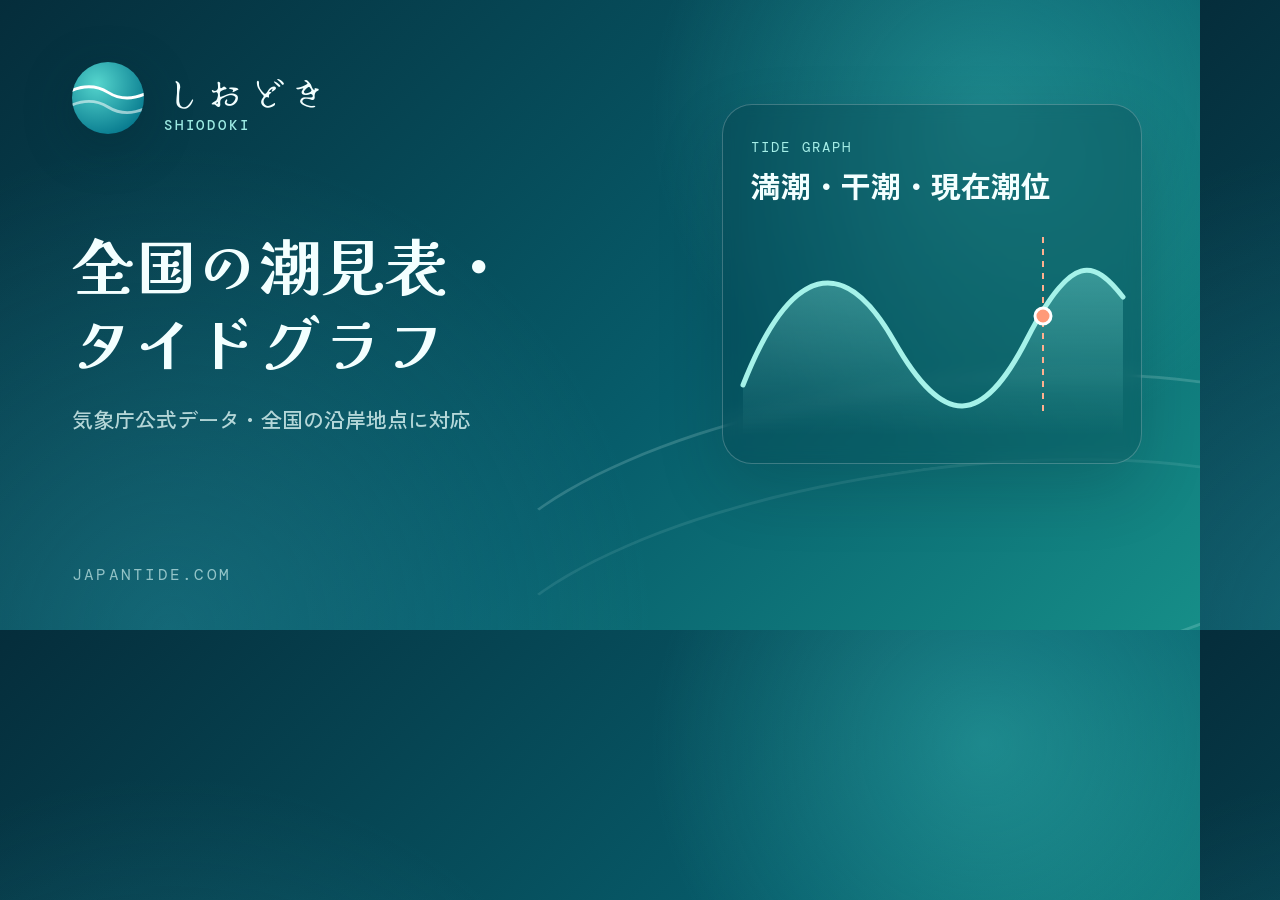
==== commit b3e66793: "Ship the Kaisei Decol and New Tegomin subsets style.css already asks for Kaisei Decol as --serif and" ====
--- a/scripts/og-image.html
+++ b/scripts/og-image.html
@@ -17,10 +17,13 @@
   body::after { bottom: -145px; opacity: .55; }
   .brand { position: absolute; top: 62px; left: 72px; display: flex; align-items: center; gap: 20px; }
   .mark { width: 72px; height: 72px; filter: drop-shadow(0 12px 24px rgba(0,35,42,.25)); }
-  .brand-ja { font-size: 38px; font-weight: 800; letter-spacing: -.03em; }
+  /* サイト本体と同じ「ロゴ=New Tegomin(400のみ)」。太字指定は合成ボールドで
+     木版の線が潰れるので 400 固定、字間で看板らしさを出す。 */
+  .brand-ja { font-family: 'New Tegomin', serif; font-size: 38px; font-weight: 400; letter-spacing: .1em; }
   .brand-en { margin-top: -2px; color: #9debe4; font-family: 'DM Mono', monospace; font-size: 14px; font-weight: 500; letter-spacing: .2em; }
   .content { position: absolute; z-index: 2; left: 72px; top: 225px; width: 660px; }
-  h1 { margin: 0; font-size: 62px; font-weight: 800; line-height: 1.2; letter-spacing: -.05em; }
+  /* 見出しは本体と同じ Kaisei Decol。800 は無いので 700。 */
+  h1 { margin: 0; font-family: 'Kaisei Decol', serif; font-size: 62px; font-weight: 700; line-height: 1.25; letter-spacing: .01em; }
   .sub { margin: 24px 0 0; color: rgba(234,255,252,.76); font-size: 21px; font-weight: 500; }
   .tide-card { position: absolute; z-index: 1; right: 58px; top: 104px; width: 420px; height: 360px; padding: 28px; border: 1px solid rgba(255,255,255,.22); border-radius: 30px; background: rgba(2,47,58,.26); box-shadow: 0 25px 65px rgba(0,30,38,.18); backdrop-filter: blur(8px); }
   .tide-card small { color: #a6efe8; font-family: 'DM Mono', monospace; font-size: 14px; letter-spacing: .15em; }
--- a/public/fonts.css
+++ b/public/fonts.css
@@ -1,4 +1,4 @@
-/* Zen Old Mincho / Zen Kaku Gothic New / DM Mono の自前ホスト版。
+/* Kaisei Decol / New Tegomin / Zen Kaku Gothic New / DM Mono の自前ホスト版。
    このサイトが実際に使う文字だけに絞ったサブセット。
    scripts/subset-fonts.mjs で再生成する。 */
 
@@ -19,4202 +19,4330 @@
   unicode-range: U+0000-00FF, U+0131, U+0152-0153, U+02BB-02BC, U+02C6, U+02DA, U+02DC, U+0304, U+0308, U+0329, U+2000-206F, U+20AC, U+2122, U+2191, U+2193, U+2212, U+2215, U+FEFF, U+FFFD;
 }
 @font-face {
-  font-family: 'Zen Kaku Gothic New';
-  font-style: normal;
-  font-weight: 400;
-  font-display: swap;
-  src: url(fonts/zen-kaku-gothic-new-400-3.woff2) format('woff2');
+  font-family: 'Kaisei Decol';
+  font-style: normal;
+  font-weight: 400;
+  font-display: swap;
+  src: url(fonts/kaisei-decol-400-3.woff2) format('woff2');
   unicode-range: U+9e8b-9e8c, U+9e8e-9e8f, U+9e91-9e92, U+9e95-9e96, U+9e98, U+9e9b, U+9e9d-9e9e, U+9ea4-9ea5, U+9ea8-9eaa, U+9eac-9eb0, U+9eb3-9eb5, U+9eb8, U+9ebc-9ebf, U+9ec3, U+9ec6, U+9ec8, U+9ecb-9ecd, U+9ecf-9ed1, U+9ed4-9ed5, U+9ed8, U+9edb-9ee0, U+9ee4-9ee5, U+9ee7-9ee8, U+9eec-9ef2, U+9ef4-9ef9, U+9efb-9eff, U+9f02-9f03, U+9f07-9f09, U+9f0e-9f12, U+9f14-9f17, U+9f19-9f1b, U+9f1f-9f22, U+9f26, U+9f2a-9f2c, U+9f2f, U+9f31-9f32, U+9f34, U+9f37, U+9f39-9f3a, U+9f3c-9f3f, U+9f41, U+9f43-9f47, U+9f4a, U+9f4e-9f50, U+9f52-9f58, U+9f5a, U+9f5d-9f61, U+9f63, U+9f66-9f6a, U+9f6c-9f73, U+9f75-9f77, U+9f7a, U+9f7d, U+9f7f, U+9f8f-9f92, U+9f94-9f97, U+9f99, U+9f9c-9fa3, U+9fa5, U+9fb4, U+9fbc-9fc2, U+9fc4, U+9fc6, U+9fcc, U+f900-f92c;
 }
 @font-face {
-  font-family: 'Zen Kaku Gothic New';
-  font-style: normal;
-  font-weight: 400;
-  font-display: swap;
-  src: url(fonts/zen-kaku-gothic-new-400-4.woff2) format('woff2');
+  font-family: 'Kaisei Decol';
+  font-style: normal;
+  font-weight: 400;
+  font-display: swap;
+  src: url(fonts/kaisei-decol-400-4.woff2) format('woff2');
   unicode-range: U+9c3e, U+9c41, U+9c43-9c4a, U+9c4e-9c50, U+9c52-9c54, U+9c56, U+9c58, U+9c5a-9c61, U+9c63, U+9c65, U+9c67-9c6b, U+9c6d-9c6e, U+9c70, U+9c72, U+9c75-9c78, U+9c7a-9c7c, U+9ce6-9ce7, U+9ceb-9cec, U+9cf0, U+9cf2, U+9cf6-9cf7, U+9cf9, U+9d02-9d03, U+9d06-9d09, U+9d0b, U+9d0e, U+9d11-9d12, U+9d15, U+9d17-9d18, U+9d1b-9d1f, U+9d23, U+9d26, U+9d2a-9d2c, U+9d2f-9d30, U+9d32-9d34, U+9d3a, U+9d3c-9d3f, U+9d41-9d48, U+9d4a, U+9d50-9d54, U+9d59, U+9d5d-9d65, U+9d69-9d6c, U+9d6f-9d70, U+9d72-9d73, U+9d76-9d77, U+9d7a-9d7c, U+9d7e, U+9d83-9d84, U+9d86-9d87, U+9d89-9d8a, U+9d8d-9d8e, U+9d92-9d93, U+9d95-9d9a, U+9da1, U+9da4, U+9da9-9dac, U+9dae, U+9db1-9db2, U+9db5, U+9db8-9dbd, U+9dbf-9dc4, U+9dc6-9dc7, U+9dc9-9dca, U+9dcf, U+9dd3-9dd7, U+9dd9-9dda, U+9dde-9de0, U+9de3, U+9de5-9de7, U+9de9, U+9deb, U+9ded-9df0, U+9df3-9df4, U+9df8, U+9dfd-9dfe, U+9e02, U+9e07, U+9e0a, U+9e0d-9e0e, U+9e10-9e12, U+9e15-9e16, U+9e19-9e1f, U+9e75, U+9e79-9e7d, U+9e80-9e85, U+9e87-9e88;
 }
 @font-face {
-  font-family: 'Zen Kaku Gothic New';
-  font-style: normal;
-  font-weight: 400;
-  font-display: swap;
-  src: url(fonts/zen-kaku-gothic-new-400-5.woff2) format('woff2');
+  font-family: 'Kaisei Decol';
+  font-style: normal;
+  font-weight: 400;
+  font-display: swap;
+  src: url(fonts/kaisei-decol-400-5.woff2) format('woff2');
   unicode-range: U+9ae5-9ae7, U+9ae9, U+9aeb-9aec, U+9aee-9aef, U+9af1-9af5, U+9af7, U+9af9-9afb, U+9afd, U+9aff-9b06, U+9b08-9b09, U+9b0b-9b0e, U+9b10, U+9b12, U+9b16, U+9b18-9b1d, U+9b1f-9b20, U+9b22-9b23, U+9b25-9b2f, U+9b32-9b35, U+9b37, U+9b39-9b3b, U+9b3d, U+9b43-9b44, U+9b48, U+9b4b-9b4f, U+9b51, U+9b55-9b58, U+9b5b, U+9b5e, U+9b61, U+9b63, U+9b65-9b66, U+9b68, U+9b6a-9b6f, U+9b72-9b79, U+9b7f-9b80, U+9b83-9b87, U+9b89-9b8b, U+9b8d, U+9b8f-9b94, U+9b96-9b97, U+9b9a, U+9b9d-9ba0, U+9ba6-9ba7, U+9ba9-9baa, U+9bac, U+9bb0-9bb2, U+9bb4, U+9bb7-9bb9, U+9bbb-9bbc, U+9bbe-9bc1, U+9bc6-9bc8, U+9bca, U+9bce-9bd2, U+9bd4, U+9bd7-9bd8, U+9bdd, U+9bdf, U+9be1-9be5, U+9be7, U+9bea-9beb, U+9bee-9bf3, U+9bf5, U+9bf7-9bfa, U+9bfd, U+9bff-9c00, U+9c02, U+9c04, U+9c06, U+9c08-9c0d, U+9c0f-9c16, U+9c18-9c1e, U+9c21-9c2a, U+9c2d-9c32, U+9c35-9c37, U+9c39-9c3a, U+9c3d;
 }
 @font-face {
-  font-family: 'Zen Kaku Gothic New';
-  font-style: normal;
-  font-weight: 400;
-  font-display: swap;
-  src: url(fonts/zen-kaku-gothic-new-400-6.woff2) format('woff2');
+  font-family: 'Kaisei Decol';
+  font-style: normal;
+  font-weight: 400;
+  font-display: swap;
+  src: url(fonts/kaisei-decol-400-6.woff2) format('woff2');
   unicode-range: U+971d, U+9721-9724, U+9728, U+972a, U+9730-9731, U+9733, U+9736, U+9738-9739, U+973b, U+973d-973e, U+9741-9744, U+9746-974a, U+974d-974f, U+9751, U+9755, U+9757-9758, U+975a-975c, U+9760-9761, U+9763-9764, U+9766-9768, U+976a-976b, U+976e, U+9771, U+9773, U+9776-977d, U+977f-9781, U+9785-9786, U+9789, U+978b, U+978f-9790, U+9795-9797, U+9799-979a, U+979c, U+979e-97a0, U+97a2-97a3, U+97a6, U+97a8, U+97ab-97ac, U+97ae, U+97b1-97b6, U+97b8-97ba, U+97bc, U+97be-97bf, U+97c1, U+97c3-97ce, U+97d0-97d1, U+97d4, U+97d7-97d9, U+97db-97de, U+97e0-97e1, U+97e4, U+97e6, U+97ed-97ef, U+97f1-97f2, U+97f4-97f8, U+97fa, U+9804, U+9807, U+980a, U+980c-980f, U+9814, U+9816-9817, U+9819-981a, U+981c, U+981e, U+9820-9821, U+9823-9826, U+982b, U+982e-9830, U+9832-9835, U+9837, U+9839, U+983d-983e, U+9844, U+9846-9847, U+984a-984b, U+984f, U+9851-9853, U+9856-9857, U+9859-985b, U+9862-9863, U+9865-9866, U+986a-986c, U+986f-9871, U+9873-9875, U+98aa-98ab, U+98ad-98ae, U+98b0-98b1, U+98b4, U+98b6-98b8, U+98ba-98bc, U+98bf, U+98c2-98c8, U+98cb-98cc, U+98ce, U+98dc, U+98de, U+98e0-98e1, U+98e3, U+98e5-98e7, U+98e9-98ea;
 }
 @font-face {
-  font-family: 'Zen Kaku Gothic New';
-  font-style: normal;
-  font-weight: 400;
-  font-display: swap;
-  src: url(fonts/zen-kaku-gothic-new-400-7.woff2) format('woff2');
+  font-family: 'Kaisei Decol';
+  font-style: normal;
+  font-weight: 400;
+  font-display: swap;
+  src: url(fonts/kaisei-decol-400-7.woff2) format('woff2');
   unicode-range: U+944a, U+944c, U+9452-9453, U+9455, U+9459-945c, U+945e-9463, U+9468, U+946a-946b, U+946d-9472, U+9475, U+9477, U+947c-947f, U+9481, U+9483-9485, U+9578-9579, U+957e-957f, U+9582, U+9584, U+9586-9588, U+958a, U+958c-958f, U+9592, U+9594, U+9596, U+9598-9599, U+959d-95a1, U+95a4, U+95a6-95a9, U+95ab-95ad, U+95b1, U+95b4, U+95b6, U+95b9-95bf, U+95c3, U+95c6, U+95c8-95cd, U+95d0-95d6, U+95d9-95da, U+95dc-95e2, U+95e4-95e6, U+95e8, U+961d-961e, U+9621-9622, U+9624-9626, U+9628, U+962c, U+962e-962f, U+9631, U+9633-9634, U+9637-963a, U+963c-963d, U+9641-9642, U+964b-964c, U+964f, U+9652, U+9654, U+9656-9658, U+965c-965f, U+9661, U+9666, U+966a, U+966c, U+966e, U+9672, U+9674, U+9677, U+967b-967c, U+967e-967f, U+9681-9684, U+9689, U+968b, U+968d, U+9691, U+9695-9698, U+969a, U+969d, U+969f, U+96a4-96aa, U+96ae-96b4, U+96b6, U+96b8-96bb, U+96bd, U+96c1, U+96c9-96cb, U+96cd-96ce, U+96d2, U+96d5-96d6, U+96d8-96da, U+96dc-96df, U+96e9, U+96ef, U+96f1, U+96f9-96fa, U+9702-9706, U+9708-9709, U+970d-970f, U+9711, U+9713-9714, U+9716, U+9719-971b;
 }
 @font-face {
-  font-family: 'Zen Kaku Gothic New';
-  font-style: normal;
-  font-weight: 400;
-  font-display: swap;
-  src: url(fonts/zen-kaku-gothic-new-400-8.woff2) format('woff2');
+  font-family: 'Kaisei Decol';
+  font-style: normal;
+  font-weight: 400;
+  font-display: swap;
+  src: url(fonts/kaisei-decol-400-8.woff2) format('woff2');
+  unicode-range: U+9143, U+9146-914c, U+914f, U+9153, U+9156-915b, U+9161, U+9163-9165, U+9167, U+9169, U+916d, U+9172-9174, U+9179-917b, U+9181-9183, U+9185-9187, U+9189-918b, U+918e, U+9191, U+9193-9195, U+9197-9198, U+919e, U+91a1-91a2, U+91a6, U+91a8, U+91aa-91b6, U+91ba-91bd, U+91bf-91c6, U+91c9, U+91cb, U+91d0, U+91d3-91d4, U+91d6-91d7, U+91d9-91db, U+91de-91df, U+91e1, U+91e4-91e6, U+91e9-91ea, U+91ec-91f1, U+91f5-91f7, U+91f9, U+91fb-91fd, U+91ff-9201, U+9204-9207, U+9209-920a, U+920c, U+920e, U+9210-9218, U+921c-921e, U+9223-9226, U+9228-9229, U+922c, U+922e-9230, U+9233, U+9235-923a, U+923c, U+923e-9240, U+9242-9243, U+9245-924b, U+924d-9251, U+9256-925a, U+925c-925e, U+9260-9261, U+9264-9269, U+926e-9270, U+9275-9279, U+927b-927f, U+9288-928a, U+928d-928e, U+9291-9293, U+9295-9297, U+9299, U+929b-929c, U+929f-92a0, U+92a4-92a5, U+92a7-92a8, U+92ab, U+92af, U+92b2-92b3, U+92b6-92bb;
+}
+@font-face {
+  font-family: 'Kaisei Decol';
+  font-style: normal;
+  font-weight: 400;
+  font-display: swap;
+  src: url(fonts/kaisei-decol-400-9.woff2) format('woff2');
+  unicode-range: U+8b2d, U+8b30, U+8b37, U+8b3c, U+8b3e, U+8b41-8b46, U+8b48-8b49, U+8b4c-8b4f, U+8b51-8b54, U+8b56, U+8b59, U+8b5b, U+8b5e-8b5f, U+8b63, U+8b69, U+8b6b-8b6d, U+8b6f, U+8b71, U+8b74, U+8b76, U+8b78-8b79, U+8b7c-8b81, U+8b84-8b85, U+8b8a-8b8f, U+8b92-8b96, U+8b99-8b9a, U+8b9c-8ba0, U+8c38-8c3a, U+8c3d-8c3f, U+8c41, U+8c45, U+8c47-8c49, U+8c4b-8c4c, U+8c4e-8c51, U+8c53-8c55, U+8c57-8c59, U+8c5b, U+8c5d, U+8c62-8c64, U+8c66, U+8c68-8c69, U+8c6b-8c6d, U+8c73, U+8c75-8c76, U+8c78, U+8c7a-8c7c, U+8c7e, U+8c82, U+8c85-8c87, U+8c89-8c8b, U+8c8d-8c8e, U+8c90, U+8c92-8c94, U+8c98-8c99, U+8c9b-8c9c, U+8c9f, U+8ca4, U+8cad-8cae, U+8cb2-8cb3, U+8cb6, U+8cb9-8cba, U+8cbd, U+8cc1-8cc2, U+8cc4-8cc6, U+8cc8-8cc9, U+8ccb, U+8ccd-8ccf, U+8cd2, U+8cd5-8cd6, U+8cd9-8cda, U+8cdd, U+8ce1, U+8ce3-8ce4, U+8ce6, U+8ce8, U+8cec, U+8cef-8cf2, U+8cf4-8cf5, U+8cf7-8cf8, U+8cfa-8cfb, U+8cfd-8cff, U+8d01, U+8d03-8d04, U+8d07, U+8d09-8d0b, U+8d0d-8d10, U+8d12-8d14, U+8d16-8d17, U+8d1b-8d1d, U+8d65, U+8d67, U+8d69, U+8d6b-8d6e, U+8d71, U+8d73, U+8d76, U+8d7f, U+8d81-8d82, U+8d84, U+8d88, U+8d8d, U+8d90-8d91, U+8d95, U+8d99, U+8d9e-8da0, U+8da6, U+8da8, U+8dab-8dac, U+8daf, U+8db2, U+8db5, U+8db7, U+8db9-8dbc, U+8dbe;
+}
+@font-face {
+  font-family: 'Kaisei Decol';
+  font-style: normal;
+  font-weight: 400;
+  font-display: swap;
+  src: url(fonts/kaisei-decol-400-10.woff2) format('woff2');
+  unicode-range: U+8973-8975, U+8977, U+897a-897e, U+8980, U+8983, U+8988-898a, U+898d, U+8990, U+8993-8995, U+8998, U+899b-899c, U+899f-89a1, U+89a5-89a6, U+89a9, U+89ac, U+89af-89b0, U+89b2, U+89b4-89b7, U+89ba, U+89bc-89bd, U+89bf-89c1, U+89d4-89d8, U+89da, U+89dc-89dd, U+89e5, U+89e7, U+89e9, U+89eb, U+89ed, U+89f1, U+89f3-89f4, U+89f6, U+89f8-89f9, U+89fd, U+89ff, U+8a01, U+8a04-8a05, U+8a07, U+8a0c, U+8a0f-8a12, U+8a14-8a16, U+8a1b, U+8a1d-8a1e, U+8a20-8a22, U+8a24-8a26, U+8a2b-8a2c, U+8a2f, U+8a35-8a37, U+8a3b, U+8a3d-8a3e, U+8a40-8a41, U+8a43, U+8a45-8a49, U+8a4d-8a4e, U+8a51-8a54, U+8a56-8a58, U+8a5b-8a5d, U+8a61-8a62, U+8a65, U+8a67, U+8a6c-8a6d, U+8a75-8a77, U+8a79-8a7c, U+8a7e-8a80, U+8a82-8a86, U+8a8b, U+8a8f-8a92, U+8a96-8a97, U+8a99-8a9a, U+8a9f, U+8aa1, U+8aa3, U+8aa5-8aaa, U+8aae-8aaf, U+8ab3, U+8ab6-8ab7, U+8abb-8abc, U+8abe, U+8ac2-8ac4, U+8ac6, U+8ac8-8aca, U+8acc-8acd, U+8ad0-8ad1, U+8ad3-8ad5, U+8ad7, U+8ada-8ae2, U+8ae4, U+8ae7, U+8aeb-8aec, U+8aee, U+8af0-8af1, U+8af3-8af7, U+8afa, U+8afc, U+8aff, U+8b01-8b02, U+8b04-8b07, U+8b0a-8b0d, U+8b0f-8b11, U+8b14, U+8b16, U+8b1a, U+8b1c, U+8b1e-8b20, U+8b26, U+8b28, U+8b2b-8b2c;
+}
+@font-face {
+  font-family: 'Kaisei Decol';
+  font-style: normal;
+  font-weight: 400;
+  font-display: swap;
+  src: url(fonts/kaisei-decol-400-11.woff2) format('woff2');
   unicode-range: U+8655-8659, U+865b, U+865d-8664, U+8667, U+8669, U+866c, U+866f, U+8671, U+8675-8677, U+867a-867b, U+867d, U+8687-8689, U+868b-868d, U+8691, U+8693, U+8695-8696, U+8698, U+869a, U+869c-869d, U+86a1, U+86a3-86a4, U+86a6-86ab, U+86ad, U+86af-86b1, U+86b3-86b9, U+86bf-86c1, U+86c3-86c6, U+86c9, U+86cb, U+86ce, U+86d1-86d2, U+86d4-86d5, U+86d7, U+86da, U+86dc, U+86de-86e0, U+86e3-86e7, U+86e9, U+86ec-86ed, U+86ef, U+86f8-86fe, U+8700, U+8703-870b, U+870d-8714, U+8719-871a, U+871e-871f, U+8721-8723, U+8725, U+8728-8729, U+872e-872f, U+8731-8732, U+8734, U+8737, U+8739-8740, U+8743, U+8745, U+8749, U+874b-874e, U+8751, U+8753, U+8755, U+8757-8759, U+875d, U+875f-8761, U+8763-8766, U+8768, U+876a, U+876e-876f, U+8771-8772, U+8774, U+8778, U+877b-877c, U+877f, U+8782-8789, U+878b-878c, U+878e, U+8790, U+8793, U+8795, U+8797-8799, U+879e-87a0, U+87a2-87a3, U+87a7, U+87ab-87af, U+87b1, U+87b3, U+87b5, U+87bb, U+87bd-87c1, U+87c4, U+87c6-87cb, U+87ce, U+87d0, U+87d2, U+87d5-87d6, U+87d9-87da, U+87dc, U+87df-87e0;
 }
 @font-face {
-  font-family: 'Zen Kaku Gothic New';
-  font-style: normal;
-  font-weight: 400;
-  font-display: swap;
-  src: url(fonts/zen-kaku-gothic-new-400-9.woff2) format('woff2');
+  font-family: 'Kaisei Decol';
+  font-style: normal;
+  font-weight: 400;
+  font-display: swap;
+  src: url(fonts/kaisei-decol-400-12.woff2) format('woff2');
+  unicode-range: U+84b4, U+84b9-84bb, U+84bd-84c2, U+84c6-84ca, U+84cc-84d1, U+84d3, U+84d6, U+84d9-84da, U+84dc, U+84e7, U+84ea, U+84ec, U+84ef-84f2, U+84f4, U+84f7, U+84fa-84fd, U+84ff-8500, U+8502-8503, U+8506-8507, U+850c, U+850e, U+8510, U+8514-8515, U+8517-8518, U+851a-851c, U+851e-851f, U+8521-8525, U+8527, U+852a-852c, U+852f, U+8532-8534, U+8536, U+853e-8541, U+8543, U+8546, U+8548, U+854a-854b, U+854f-8553, U+8555-855a, U+855c-8564, U+8569-856b, U+856d, U+856f, U+8577, U+8579-857b, U+857d-8581, U+8585-8586, U+8588-858c, U+858f-8591, U+8593, U+8597-8598, U+859b-859d, U+859f-85a0, U+85a2, U+85a4-85a5, U+85a7-85a8, U+85ad-85b0, U+85b4, U+85b6-85ba, U+85bc-85bf, U+85c1-85c2, U+85c7, U+85c9-85cb, U+85ce-85d0, U+85d5, U+85d8-85da, U+85dc, U+85df-85e1, U+85e5-85e6, U+85e8, U+85ed, U+85f3-85f4, U+85f6-85f7, U+85f9-85fa, U+85fc, U+85fe-8600, U+8602, U+8604-8606, U+860a-860b, U+860d-860e, U+8610-8613, U+8616-861b, U+861e, U+8621-8622, U+8624, U+8627, U+8629, U+862f-8630, U+8636, U+8638-863a, U+863c-863d, U+863f-8642, U+8646, U+864d, U+8652-8654;
+}
+@font-face {
+  font-family: 'Kaisei Decol';
+  font-style: normal;
+  font-weight: 400;
+  font-display: swap;
+  src: url(fonts/kaisei-decol-400-13.woff2) format('woff2');
   unicode-range: U+814a, U+814c, U+8151-8153, U+8157, U+815f-8161, U+8165-8169, U+816d-816f, U+8171, U+8173-8174, U+8177, U+8180-8186, U+8188, U+818a-818b, U+818e, U+8190, U+8193, U+8195-8196, U+8198, U+819b, U+819e, U+81a0, U+81a2, U+81a4, U+81a9, U+81ae, U+81b0, U+81b2, U+81b4-81b5, U+81b8, U+81ba-81bb, U+81bd-81be, U+81c0-81c3, U+81c5-81c6, U+81c8-81cb, U+81cd-81cf, U+81d1, U+81d5-81db, U+81dd-81e1, U+81e4-81e5, U+81e7, U+81eb-81ec, U+81ef-81f2, U+81f5-81f6, U+81f8-81fb, U+81fd-8205, U+8209-820b, U+820d, U+820f, U+8212-8214, U+8216, U+8219-821d, U+8221-8222, U+8228-8229, U+822b, U+822e, U+8232-8235, U+8237-8238, U+823a, U+823c, U+8240, U+8243-8246, U+8249, U+824b, U+824e-824f, U+8251, U+8256-825a, U+825c-825d, U+825f-8260, U+8262-8264, U+8267-8268, U+826a-826b, U+826d-826e, U+8271, U+8274, U+8277, U+8279, U+827b, U+827d-8281, U+8283-8284, U+8287, U+8289-828a, U+828d-828e, U+8291-8294, U+8296, U+8298-829b, U+829f-82a1, U+82a3-82a4, U+82a7-82ac, U+82ae, U+82b0, U+82b2, U+82b4, U+82b7, U+82ba-82bc, U+82be-82bf, U+82c5-82c6, U+82d0, U+82d2-82d3, U+82d5, U+82d9-82da, U+82dc, U+82de-82e4, U+82e7;
 }
 @font-face {
-  font-family: 'Zen Kaku Gothic New';
-  font-style: normal;
-  font-weight: 400;
-  font-display: swap;
-  src: url(fonts/zen-kaku-gothic-new-400-10.woff2) format('woff2');
+  font-family: 'Kaisei Decol';
+  font-style: normal;
+  font-weight: 400;
+  font-display: swap;
+  src: url(fonts/kaisei-decol-400-14.woff2) format('woff2');
+  unicode-range: U+7f77-7f79, U+7f7d-7f80, U+7f82-7f83, U+7f86-7f88, U+7f8b-7f8d, U+7f8f-7f91, U+7f94, U+7f96-7f97, U+7f9a, U+7f9c-7f9d, U+7fa1-7fa3, U+7fa6, U+7faa, U+7fad-7faf, U+7fb2, U+7fb4, U+7fb6, U+7fb8-7fb9, U+7fbc, U+7fbf-7fc0, U+7fc3, U+7fc5-7fc6, U+7fc8, U+7fca, U+7fce-7fcf, U+7fd5, U+7fdb, U+7fdf, U+7fe1, U+7fe3, U+7fe5-7fe6, U+7fe8-7fe9, U+7feb-7fec, U+7fee-7ff0, U+7ff2-7ff3, U+7ff9-7ffa, U+7ffd-7fff, U+8002, U+8004, U+8006-8008, U+800a-800f, U+8011-8014, U+8016, U+8018-8019, U+801c-8021, U+8024, U+8026, U+8028, U+802c, U+802e, U+8030, U+8034-8035, U+8037, U+8039-8040, U+8043-8044, U+8046, U+804a, U+8052, U+8058, U+805a, U+805f-8060, U+8062, U+8064, U+8066, U+8068, U+806d, U+806f-8073, U+8075-8076, U+8079, U+807b, U+807d-8081, U+8084-8088, U+808b, U+808e, U+8093, U+8099-809a, U+809c, U+809e, U+80a4, U+80a6-80a7, U+80ab-80ad, U+80b1, U+80b8-80b9, U+80c4-80c5, U+80c8, U+80ca, U+80cd, U+80cf, U+80d2, U+80d4-80db, U+80dd, U+80e0, U+80e4-80e6, U+80ed-80f3, U+80f5-80f7, U+80f9-80fc, U+80fe, U+8101, U+8103, U+8109, U+810b, U+810d, U+8116-8118, U+811b-811c, U+811e, U+8120, U+8123-8124, U+8127, U+8129, U+812b-812c, U+812f-8130, U+8135, U+8139-813a, U+813c-813e, U+8141, U+8145-8147;
+}
+@font-face {
+  font-family: 'Kaisei Decol';
+  font-style: normal;
+  font-weight: 400;
+  font-display: swap;
+  src: url(fonts/kaisei-decol-400-15.woff2) format('woff2');
+  unicode-range: U+7bc8, U+7bca-7bcc, U+7bcf, U+7bd4, U+7bd6-7bd7, U+7bd9-7bdb, U+7bdd, U+7be5-7be6, U+7be8-7bea, U+7bf0, U+7bf2-7bfa, U+7bfc, U+7bfe, U+7c00-7c04, U+7c06-7c07, U+7c09, U+7c0b-7c0f, U+7c11-7c14, U+7c17, U+7c19, U+7c1b, U+7c1e-7c20, U+7c23, U+7c25-7c28, U+7c2a-7c2c, U+7c2f, U+7c31, U+7c33-7c34, U+7c36-7c3a, U+7c3d-7c3e, U+7c40, U+7c42-7c43, U+7c45-7c46, U+7c4a, U+7c4c, U+7c4f-7c5f, U+7c61, U+7c63-7c65, U+7c67, U+7c69, U+7c6c-7c70, U+7c72, U+7c75, U+7c79, U+7c7b-7c7e, U+7c81-7c83, U+7c86-7c87, U+7c8d, U+7c8f-7c90, U+7c94, U+7c9e, U+7ca0-7ca2, U+7ca4-7ca6, U+7ca8, U+7cab, U+7cad-7cae, U+7cb0-7cb3, U+7cb6-7cb7, U+7cb9-7cbd, U+7cbf-7cc0, U+7cc2, U+7cc4-7cc5, U+7cc7-7cca, U+7ccd-7ccf, U+7cd2-7cd5, U+7cd7-7cda, U+7cdc-7cdd, U+7cdf-7ce0, U+7ce2, U+7ce6, U+7ce9, U+7ceb, U+7cef, U+7cf2, U+7cf4-7cf6, U+7cf9-7cfa, U+7cfe, U+7d02-7d03, U+7d06-7d0a, U+7d0f, U+7d11-7d13, U+7d15-7d16, U+7d1c-7d1e, U+7d23, U+7d26, U+7d2a, U+7d2c-7d2e, U+7d31-7d32, U+7d35, U+7d3c-7d41, U+7d43, U+7d45, U+7d47-7d48, U+7d4b, U+7d4d-7d4f, U+7d51, U+7d53, U+7d55-7d56;
+}
+@font-face {
+  font-family: 'Kaisei Decol';
+  font-style: normal;
+  font-weight: 400;
+  font-display: swap;
+  src: url(fonts/kaisei-decol-400-16.woff2) format('woff2');
+  unicode-range: U+7a17-7a19, U+7a1b, U+7a1e-7a21, U+7a27, U+7a2b, U+7a2d, U+7a2f-7a31, U+7a34-7a35, U+7a37-7a3b, U+7a3e, U+7a43-7a49, U+7a4c, U+7a4e, U+7a50, U+7a55-7a57, U+7a59, U+7a5c-7a5d, U+7a5f-7a63, U+7a65, U+7a67, U+7a69-7a6a, U+7a6d, U+7a70, U+7a75, U+7a78-7a79, U+7a7d-7a7e, U+7a80, U+7a82, U+7a84-7a86, U+7a88, U+7a8a-7a8b, U+7a90-7a91, U+7a94-7a98, U+7a9e, U+7aa0, U+7aa3, U+7aa9, U+7aac, U+7ab0, U+7ab3, U+7ab5-7ab6, U+7ab9-7abf, U+7ac3, U+7ac5-7aca, U+7acc-7acf, U+7ad1-7ad3, U+7ad5, U+7ada-7adb, U+7add, U+7adf, U+7ae1-7ae2, U+7ae6-7aed, U+7af0-7af1, U+7af4, U+7af8, U+7afa-7afb, U+7afd-7afe, U+7b02, U+7b04, U+7b06-7b08, U+7b0a-7b0b, U+7b0f, U+7b12, U+7b14, U+7b18-7b19, U+7b1e-7b1f, U+7b23, U+7b25, U+7b27-7b2b, U+7b2d-7b31, U+7b33-7b36, U+7b3b, U+7b3d, U+7b3f-7b41, U+7b45, U+7b47, U+7b4c-7b50, U+7b53, U+7b55, U+7b5d, U+7b60, U+7b64-7b66, U+7b69-7b6a, U+7b6c-7b75, U+7b77, U+7b79-7b7a, U+7b7f, U+7b84, U+7b86, U+7b89, U+7b8d-7b92, U+7b96, U+7b98-7ba0, U+7ba5, U+7bac-7bad, U+7baf-7bb0, U+7bb2, U+7bb4-7bb6, U+7bba-7bbd, U+7bc1-7bc2, U+7bc5-7bc6;
+}
+@font-face {
+  font-family: 'Kaisei Decol';
+  font-style: normal;
+  font-weight: 400;
+  font-display: swap;
+  src: url(fonts/kaisei-decol-400-17.woff2) format('woff2');
+  unicode-range: U+7851-7852, U+785c, U+785e, U+7860-7861, U+7863-7864, U+7868, U+786a, U+786e-786f, U+7872, U+7874, U+787a, U+787c, U+787e, U+7886-7887, U+788a, U+788c-788f, U+7893-7895, U+7898, U+789a, U+789d-789f, U+78a1, U+78a3-78a4, U+78a8-78aa, U+78ac-78ad, U+78af-78b3, U+78b5, U+78bb-78bf, U+78c5-78cc, U+78ce, U+78d1-78d6, U+78da-78db, U+78df-78e1, U+78e4, U+78e6-78e7, U+78ea, U+78ec, U+78f2-78f4, U+78f6-78f7, U+78f9-78fb, U+78fd-7901, U+7906-7907, U+790c, U+7910-7912, U+7919-791c, U+791e-7920, U+7925-792e, U+7930-7931, U+7934-7935, U+793b, U+793d, U+793f, U+7941-7942, U+7944-7946, U+794a-794b, U+794f, U+7951, U+7954-7955, U+7957-7958, U+795a-795c, U+795f-7960, U+7962, U+7967, U+7969, U+796b, U+7972, U+7977, U+7979-797c, U+797e-7980, U+798a-798e, U+7991, U+7993-7996, U+7998, U+799b-799d, U+79a1, U+79a6-79ab, U+79ae-79b1, U+79b3-79b4, U+79b8-79bb, U+79bd-79be, U+79c2, U+79c4, U+79c7-79ca, U+79cc-79cd, U+79cf, U+79d4-79d6, U+79da, U+79dd-79e3, U+79e5, U+79e7, U+79ea-79ed, U+79f1, U+79f8, U+79fc, U+7a02-7a03, U+7a05, U+7a07-7a0a, U+7a0c-7a0d, U+7a11, U+7a15;
+}
+@font-face {
+  font-family: 'Kaisei Decol';
+  font-style: normal;
+  font-weight: 400;
+  font-display: swap;
+  src: url(fonts/kaisei-decol-400-18.woff2) format('woff2');
+  unicode-range: U+768c-768e, U+7690, U+7693, U+7695-7696, U+7699-76a8, U+76aa, U+76ad, U+76af-76b0, U+76b4, U+76b6-76ba, U+76bd, U+76c1-76c3, U+76c5, U+76c8-76c9, U+76cb-76ce, U+76d2, U+76d4, U+76d6, U+76d9, U+76dc, U+76de, U+76e0-76e1, U+76e5-76e8, U+76ea-76ec, U+76f0-76f1, U+76f6, U+76f9, U+76fb-76fc, U+7700, U+7704, U+7706-7708, U+770a, U+770e, U+7712, U+7714-7715, U+7717, U+7719-771c, U+7722, U+7724-7726, U+7728, U+772d-772f, U+7734-7739, U+773d-773e, U+7742, U+7745-7747, U+774a, U+774d-774f, U+7752, U+7756-7758, U+775a-775c, U+775e-7760, U+7762, U+7764-7765, U+7767, U+776a-776c, U+7770, U+7772-7774, U+7779-777a, U+777c-7780, U+7784, U+778b-778e, U+7794-7796, U+779a, U+779e-77a0, U+77a2, U+77a4-77a5, U+77a7, U+77a9-77aa, U+77ae-77b1, U+77b5-77b7, U+77b9, U+77bb-77bf, U+77c3, U+77c7, U+77c9, U+77cd, U+77d1-77d2, U+77d5, U+77d7, U+77d9-77da, U+77dc, U+77de-77e0, U+77e3-77e4, U+77e6-77e7, U+77e9-77ea, U+77ec, U+77ee, U+77f0-77f1, U+77f4, U+77f8, U+77fb-77fc, U+7805-7806, U+7809, U+780c-780e, U+7811-7812, U+7819, U+781d, U+7820-7823, U+7826-7827, U+782c-782e, U+7830, U+7835, U+7837, U+783a, U+783f, U+7843-7845, U+7847-7848, U+784c, U+784e-784f;
+}
+@font-face {
+  font-family: 'Kaisei Decol';
+  font-style: normal;
+  font-weight: 400;
+  font-display: swap;
+  src: url(fonts/kaisei-decol-400-19.woff2) format('woff2');
+  unicode-range: U+736c, U+736e-7371, U+7375, U+7377-737c, U+7380-7381, U+7383, U+7385-7386, U+738a, U+738e, U+7390, U+7393-7398, U+739c, U+739e-73a0, U+73a2, U+73a5-73a6, U+73a8, U+73aa-73ab, U+73ad, U+73b3, U+73b5, U+73b7, U+73b9-73bd, U+73bf, U+73c5-73c6, U+73c9-73cc, U+73ce-73cf, U+73d2-73d3, U+73d6, U+73d9, U+73dd-73de, U+73e1, U+73e3-73e7, U+73e9-73ea, U+73ee, U+73f1, U+73f4-73f5, U+73f7-73fb, U+73fd, U+73ff-7401, U+7404-7405, U+7407, U+740a, U+7411, U+7413, U+741a-741b, U+7421, U+7424, U+7426, U+7428-7431, U+7433, U+7439-743a, U+743f-7441, U+7443-7444, U+7446-7447, U+744b, U+744d, U+7451-7453, U+7455, U+7457, U+7459-745a, U+745c-745d, U+745f, U+7462-7464, U+7466-746b, U+746d-7473, U+7476, U+747e, U+7480-7481, U+7485-7489, U+748b, U+748f-7492, U+7497-749a, U+749c, U+749e-74a3, U+74a5-74a6, U+74a8-74ab, U+74ae-74af, U+74b1-74b2, U+74b5, U+74b9-74bb, U+74bd, U+74bf, U+74c8-74ca, U+74cc, U+74cf-74d0, U+74d3-74d4, U+74d6, U+74d8, U+74da-74db, U+74de-74e0, U+74e3-74e4, U+74e7-74eb, U+74ee-74f2, U+74f4, U+74f7-74f8, U+74fa-74fc, U+74ff, U+7501, U+7503-7506, U+750c-750e;
+}
+@font-face {
+  font-family: 'Kaisei Decol';
+  font-style: normal;
+  font-weight: 400;
+  font-display: swap;
+  src: url(fonts/kaisei-decol-400-20.woff2) format('woff2');
+  unicode-range: U+7166, U+7168, U+716c, U+7179, U+7180, U+7184-7185, U+7187-7188, U+718c, U+718f, U+7192, U+7194-7196, U+7199-719b, U+71a0, U+71a2, U+71a8, U+71ac, U+71ae-71b0, U+71b2-71b3, U+71b9-71ba, U+71be-71c1, U+71c4, U+71c9, U+71cb-71cc, U+71ce, U+71d0, U+71d2-71d4, U+71d6-71d7, U+71d9-71da, U+71dc, U+71df-71e0, U+71e6-71e7, U+71ec-71ee, U+71f4-71f5, U+71f8-71f9, U+71fc, U+71fe-7200, U+7207-7209, U+720d, U+7210, U+7213, U+7215, U+7217, U+721a, U+721d, U+721f, U+7224, U+7228, U+722b, U+722d, U+722f-7230, U+7232, U+7234, U+7238-7239, U+723b-723c, U+723e-7243, U+7245-7246, U+724b, U+724e-7250, U+7252-7253, U+7255-7258, U+725a, U+725c, U+725e, U+7260, U+7263, U+7268, U+726b, U+726e-726f, U+7271, U+7274, U+7277-7278, U+727b-727c, U+727e-7282, U+7284, U+7287, U+7289, U+728d-728e, U+7292-7293, U+7296, U+729b, U+72a2, U+72a7-72a8, U+72ad-72ae, U+72b0-72b2, U+72b4, U+72b9, U+72be, U+72c0-72c1, U+72c3-72c4, U+72c6-72c7, U+72c9, U+72cc, U+72ce, U+72d2, U+72d5-72d6, U+72d8, U+72df-72e2, U+72e5, U+72f3-72f4, U+72f7, U+72f9-72fb, U+72fd-72fe, U+7302, U+7304-7305, U+7307, U+730a-730b, U+730d, U+7312-7313, U+7316-7319, U+731c-731e, U+7322, U+7324, U+7327-7329, U+732c, U+732f, U+7331-7337, U+7339-733b, U+733d-733e, U+7343, U+734d-7350, U+7352, U+7356-7358, U+735d-7360, U+7366-736b;
+}
+@font-face {
+  font-family: 'Kaisei Decol';
+  font-style: normal;
+  font-weight: 400;
+  font-display: swap;
+  src: url(fonts/kaisei-decol-400-21.woff2) format('woff2');
   unicode-range: U+6b85, U+6b89, U+6b8d, U+6b95, U+6b97-6b98, U+6b9b, U+6b9e-6ba0, U+6ba2-6ba4, U+6ba8-6bb3, U+6bb7-6bb9, U+6bbc-6bbe, U+6bc0, U+6bc3-6bc4, U+6bc6-6bc9, U+6bcb-6bcc, U+6bcf, U+6bd3, U+6bd6-6bd8, U+6bda, U+6bdf, U+6be1, U+6be3, U+6be6-6be7, U+6beb-6bec, U+6bee, U+6bf1, U+6bf3, U+6bf7, U+6bf9, U+6bff, U+6c02, U+6c04-6c05, U+6c08-6c0a, U+6c0d-6c0e, U+6c10, U+6c12-6c14, U+6c19, U+6c1b, U+6c1f, U+6c24, U+6c26-6c28, U+6c2c, U+6c2e, U+6c33, U+6c35-6c36, U+6c3a-6c3b, U+6c3e-6c40, U+6c4a-6c4b, U+6c4d, U+6c4f, U+6c52, U+6c54-6c55, U+6c59, U+6c5b-6c5e, U+6c62, U+6c67-6c68, U+6c6a-6c6b, U+6c6d, U+6c6f, U+6c73-6c74, U+6c76, U+6c78-6c79, U+6c7b, U+6c7e, U+6c81-6c87, U+6c89, U+6c8c-6c8d, U+6c90, U+6c92-6c95, U+6c97-6c98, U+6c9a-6c9c, U+6c9f, U+6caa-6cae, U+6cb0-6cb2, U+6cb4, U+6cba, U+6cbd-6cbe, U+6cc2, U+6cc5-6cc6, U+6ccd, U+6ccf-6cd4, U+6cd6-6cd7, U+6cd9-6cdd, U+6ce0, U+6ce7, U+6ce9-6cef, U+6cf1-6cf2, U+6cf4, U+6cfb, U+6d00-6d01, U+6d04, U+6d07, U+6d0a, U+6d0c, U+6d0e-6d0f, U+6d11, U+6d13, U+6d19-6d1a, U+6d1f, U+6d24, U+6d26-6d28, U+6d2b, U+6d2e-6d2f, U+6d31, U+6d33-6d36, U+6d38-6d39, U+6d3c-6d3d, U+6d3f, U+6d57-6d5b, U+6d5e-6d61, U+6d64-6d65, U+6d67, U+6d6c, U+6d6f-6d70, U+6d79;
 }
 @font-face {
-  font-family: 'Zen Kaku Gothic New';
-  font-style: normal;
-  font-weight: 400;
-  font-display: swap;
-  src: url(fonts/zen-kaku-gothic-new-400-11.woff2) format('woff2');
+  font-family: 'Kaisei Decol';
+  font-style: normal;
+  font-weight: 400;
+  font-display: swap;
+  src: url(fonts/kaisei-decol-400-22.woff2) format('woff2');
   unicode-range: U+6855, U+6857-6859, U+685b, U+685d, U+685f, U+6863, U+6867, U+686b, U+686e-6872, U+6874-6875, U+6877, U+6879-687c, U+687e-687f, U+6882-6884, U+6886, U+6888, U+688d-6890, U+6894, U+6896, U+6898-689c, U+689f-68a3, U+68a5-68a7, U+68a9-68ab, U+68ad-68af, U+68b2-68b5, U+68b9-68bc, U+68c3, U+68c5-68c6, U+68c8-68ca, U+68cc-68cd, U+68cf-68d1, U+68d3-68d9, U+68dc-68dd, U+68e0-68e1, U+68e3-68e5, U+68e7-68e8, U+68ea-68ed, U+68ef-68f1, U+68f5-68f7, U+68f9, U+68fb-68fd, U+6900-6901, U+6903-6904, U+6906-690c, U+690f-6911, U+6913, U+6916-6917, U+6919-691b, U+6921-6923, U+6925-6926, U+6928, U+692a, U+6930-6931, U+6933-6936, U+6938-6939, U+693b, U+693d, U+6942, U+6945-6946, U+6949, U+694e, U+6954, U+6957, U+6959, U+695b-695e, U+6961-6966, U+6968-696c, U+696e-6974, U+6977-697b, U+697e-6981, U+6986, U+698d, U+6991-6992, U+6994-6996, U+6998, U+699c, U+69a0-69a1, U+69a5-69a8, U+69ab, U+69ad, U+69af-69b2, U+69b4, U+69b7-69b8, U+69ba-69bc, U+69be-69c1, U+69c3, U+69c5, U+69c7-69c8, U+69ca, U+69ce-69d1, U+69d3, U+69d6-69d7, U+69d9;
 }
 @font-face {
-  font-family: 'Zen Kaku Gothic New';
-  font-style: normal;
-  font-weight: 400;
-  font-display: swap;
-  src: url(fonts/zen-kaku-gothic-new-400-12.woff2) format('woff2');
+  font-family: 'Kaisei Decol';
+  font-style: normal;
+  font-weight: 400;
+  font-display: swap;
+  src: url(fonts/kaisei-decol-400-23.woff2) format('woff2');
   unicode-range: U+667e-6680, U+6683-6684, U+6688, U+668b-668e, U+6690, U+6692, U+6698-669d, U+669f-66a0, U+66a2, U+66a4, U+66ad, U+66b1-66b3, U+66b5, U+66b8-66b9, U+66bb-66bc, U+66be-66c4, U+66c6, U+66c8-66c9, U+66cc, U+66ce-66cf, U+66d4, U+66da-66db, U+66dd, U+66df-66e0, U+66e6, U+66e8-66e9, U+66eb-66ec, U+66ee, U+66f5, U+66f7, U+66fa-66fc, U+6701, U+6705, U+6707, U+670c, U+670e-6710, U+6712-6716, U+6719, U+671c, U+671e, U+6720, U+6722, U+6725-6726, U+672e, U+6733, U+6735-6738, U+673e-673f, U+6741, U+6743, U+6745-6748, U+674c-674d, U+6753-6755, U+6759, U+675d-675e, U+6760, U+6762-6764, U+6766, U+676a, U+676c, U+676e, U+6770, U+6772-6774, U+6776-6777, U+677b-677c, U+6780-6781, U+6784-6785, U+6787, U+6789, U+678b-678c, U+678e-678f, U+6791-6793, U+6796, U+6798-6799, U+679b, U+67a1, U+67a4, U+67a6, U+67a9, U+67b0-67b5, U+67b7-67b9, U+67bb-67be, U+67c0-67c3, U+67c5-67c6, U+67c8-67c9, U+67ce, U+67d2, U+67d7-67d9, U+67db-67de, U+67e1-67e2, U+67e4, U+67e6-67e7, U+67e9, U+67ec, U+67ee-67f0, U+67f2, U+67f6-67f7, U+67f9-67fa, U+67fc, U+67fe, U+6801-6802, U+6805, U+6810, U+6814, U+6818-6819, U+681d, U+681f, U+6822, U+6827-6829, U+682b-682d, U+682f-6834, U+683b, U+683e-6840, U+6844-6846, U+6849-684a, U+684c-684e, U+6852-6854;
 }
 @font-face {
-  font-family: 'Zen Kaku Gothic New';
-  font-style: normal;
-  font-weight: 400;
-  font-display: swap;
-  src: url(fonts/zen-kaku-gothic-new-400-13.woff2) format('woff2');
+  font-family: 'Kaisei Decol';
+  font-style: normal;
+  font-weight: 400;
+  font-display: swap;
+  src: url(fonts/kaisei-decol-400-24.woff2) format('woff2');
   unicode-range: U+5f6c-5f6d, U+5f6f, U+5f72-5f75, U+5f78, U+5f7a, U+5f7d-5f7f, U+5f82-5f83, U+5f87-5f89, U+5f8d, U+5f8f, U+5f91, U+5f96, U+5f99, U+5f9c-5f9d, U+5fa0, U+5fa2, U+5fa4, U+5fa7-5fa8, U+5fab-5fad, U+5faf-5fb1, U+5fb5, U+5fb7-5fb8, U+5fbc-5fbd, U+5fc4, U+5fc7-5fc9, U+5fcb, U+5fd0-5fd4, U+5fdd-5fde, U+5fe1-5fe2, U+5fe4, U+5fe8-5fea, U+5fec-5ff3, U+5ff6, U+5ff8, U+5ffa-5ffd, U+5fff, U+6007, U+600a, U+600d-6010, U+6013-6015, U+6017-601b, U+601f, U+6021-6022, U+6024, U+6026, U+6029, U+602b, U+602d, U+6031, U+6033, U+6035, U+603a, U+6040-6043, U+6046-604a, U+604c-604d, U+6051, U+6054-6057, U+6059-605a, U+605d, U+605f-6064, U+6067, U+606a-606c, U+6070-6071, U+6077, U+607e-607f, U+6081-6086, U+6088-608e, U+6091-6093, U+6095-6098, U+609a-609b, U+609d-609e, U+60a2, U+60a4-60a5, U+60a7-60a8, U+60b0-60b1, U+60b3-60b5, U+60b7-60b8, U+60bb, U+60bd-60be, U+60c2, U+60c4, U+60c6-60cb, U+60ce-60cf, U+60d3-60d5, U+60d8-60d9, U+60db, U+60dd-60df, U+60e1-60e2, U+60e5, U+60ee, U+60f0-60f2, U+60f4-60f8, U+60fa-60fd, U+6100, U+6102-6103, U+6106-6108, U+610a, U+610c-610e, U+6110-6114, U+6116;
 }
 @font-face {
-  font-family: 'Zen Kaku Gothic New';
-  font-style: normal;
-  font-weight: 400;
-  font-display: swap;
-  src: url(fonts/zen-kaku-gothic-new-400-14.woff2) format('woff2');
+  font-family: 'Kaisei Decol';
+  font-style: normal;
+  font-weight: 400;
+  font-display: swap;
+  src: url(fonts/kaisei-decol-400-25.woff2) format('woff2');
   unicode-range: U+5d9b, U+5d9d, U+5d9f-5da0, U+5da2, U+5da4, U+5da7, U+5dab-5dac, U+5dae, U+5db0, U+5db2, U+5db4, U+5db7-5db9, U+5dbc-5dbd, U+5dc3, U+5dc7, U+5dc9, U+5dcb-5dce, U+5dd0-5dd3, U+5dd6-5dd9, U+5ddb, U+5de0, U+5de2, U+5de4, U+5de9, U+5df2, U+5df5, U+5df8-5df9, U+5dfd, U+5dff-5e00, U+5e07, U+5e0b, U+5e0d, U+5e11-5e12, U+5e14-5e15, U+5e18-5e1b, U+5e1f-5e20, U+5e25, U+5e28, U+5e2e, U+5e32, U+5e35-5e37, U+5e3e, U+5e40, U+5e43-5e44, U+5e47, U+5e49, U+5e4b, U+5e4e, U+5e50-5e51, U+5e54, U+5e56-5e58, U+5e5b-5e5c, U+5e5e-5e5f, U+5e62, U+5e64, U+5e68, U+5e6a-5e6e, U+5e70, U+5e75-5e77, U+5e7a, U+5e7f-5e80, U+5e87, U+5e8b, U+5e8e, U+5e96, U+5e99-5e9a, U+5ea0, U+5ea2, U+5ea4-5ea5, U+5ea8, U+5eaa, U+5eac, U+5eb1, U+5eb3, U+5eb8-5eb9, U+5ebd-5ebf, U+5ec1-5ec2, U+5ec6, U+5ec8, U+5ecb-5ecc, U+5ece-5ed6, U+5ed9-5ee2, U+5ee5, U+5ee8-5ee9, U+5eeb-5eec, U+5ef0-5ef1, U+5ef3-5ef4, U+5ef8-5ef9, U+5efc-5f00, U+5f02-5f03, U+5f06-5f09, U+5f0b-5f0e, U+5f11, U+5f16-5f17, U+5f19, U+5f1b-5f1e, U+5f21-5f24, U+5f27-5f29, U+5f2b-5f30, U+5f34, U+5f36, U+5f38, U+5f3a-5f3d, U+5f3f-5f41, U+5f44-5f45, U+5f47-5f48, U+5f4a, U+5f4c-5f4e, U+5f50-5f51, U+5f54, U+5f56-5f58, U+5f5b-5f5d, U+5f60, U+5f63-5f65, U+5f67, U+5f6a;
 }
 @font-face {
-  font-family: 'Zen Kaku Gothic New';
-  font-style: normal;
-  font-weight: 400;
-  font-display: swap;
-  src: url(fonts/zen-kaku-gothic-new-400-15.woff2) format('woff2');
+  font-family: 'Kaisei Decol';
+  font-style: normal;
+  font-weight: 400;
+  font-display: swap;
+  src: url(fonts/kaisei-decol-400-26.woff2) format('woff2');
+  unicode-range: U+5bbc, U+5bc0-5bc1, U+5bc3, U+5bc7, U+5bc9, U+5bcd-5bd0, U+5bd3-5bd4, U+5bd6-5bda, U+5bde, U+5be0-5be2, U+5be4-5be6, U+5be8, U+5beb-5bec, U+5bef-5bf1, U+5bf3-5bf6, U+5bfd, U+5c03, U+5c05, U+5c07-5c09, U+5c0c-5c0d, U+5c12-5c14, U+5c17, U+5c19, U+5c1e-5c20, U+5c22-5c24, U+5c26, U+5c28-5c2e, U+5c30, U+5c32, U+5c35-5c36, U+5c38-5c39, U+5c46, U+5c4d-5c50, U+5c53, U+5c59-5c5c, U+5c5f-5c63, U+5c67-5c69, U+5c6c-5c70, U+5c74-5c76, U+5c79-5c7d, U+5c87-5c88, U+5c8a, U+5c8c, U+5c8f, U+5c91-5c92, U+5c94, U+5c9d, U+5c9f-5ca0, U+5ca2-5ca3, U+5ca6-5ca8, U+5caa-5cab, U+5cad, U+5cb1-5cb2, U+5cb4-5cb7, U+5cba-5cbc, U+5cbe, U+5cc5, U+5cc7, U+5cc9, U+5ccb, U+5cd0, U+5cd2, U+5cd7, U+5cd9, U+5cdd, U+5ce6, U+5ce8-5cea, U+5ced-5cee, U+5cf1-5cf2, U+5cf4-5cf5, U+5cfa-5cfb, U+5cfd, U+5d01, U+5d06, U+5d0b, U+5d0d, U+5d10-5d12, U+5d14-5d15, U+5d17-5d1b, U+5d1d, U+5d1f-5d20, U+5d22-5d24, U+5d26-5d27, U+5d2b, U+5d31, U+5d34, U+5d39, U+5d3d, U+5d3f, U+5d42-5d43, U+5d46-5d48, U+5d4a-5d4b, U+5d4e, U+5d51-5d53, U+5d55, U+5d59, U+5d5c, U+5d5f-5d62, U+5d64, U+5d69-5d6a, U+5d6c-5d6d, U+5d6f-5d70, U+5d73, U+5d76, U+5d79-5d7a, U+5d7e-5d7f, U+5d81-5d84, U+5d87-5d88, U+5d8a, U+5d8c, U+5d90, U+5d92-5d95, U+5d97, U+5d99;
+}
+@font-face {
+  font-family: 'Kaisei Decol';
+  font-style: normal;
+  font-weight: 400;
+  font-display: swap;
+  src: url(fonts/kaisei-decol-400-27.woff2) format('woff2');
+  unicode-range: U+598b-598e, U+5992, U+5995, U+5997, U+599b, U+599d, U+599f, U+59a3-59a4, U+59a7, U+59ad-59b0, U+59b2-59b3, U+59b7, U+59ba, U+59bc, U+59be, U+59c1, U+59c3-59c4, U+59c6, U+59c8, U+59ca, U+59cd, U+59d2, U+59d9-59da, U+59dd-59df, U+59e3-59e5, U+59e7-59e8, U+59ec, U+59ee-59ef, U+59f1-59f2, U+59f4, U+59f6-59f8, U+5a00, U+5a03-5a04, U+5a09, U+5a0c-5a0e, U+5a11-5a13, U+5a17, U+5a1a-5a1c, U+5a1e-5a1f, U+5a23-5a25, U+5a27-5a28, U+5a2a, U+5a2d, U+5a30, U+5a35-5a36, U+5a40-5a41, U+5a44-5a45, U+5a47-5a49, U+5a4c, U+5a50, U+5a55, U+5a5e, U+5a62-5a63, U+5a65, U+5a67, U+5a6a, U+5a6c-5a6d, U+5a77, U+5a7a-5a7b, U+5a7e, U+5a84, U+5a8b, U+5a90, U+5a93, U+5a96, U+5a99, U+5a9c, U+5a9e-5aa0, U+5aa2, U+5aa7, U+5aac, U+5ab1-5ab3, U+5ab5, U+5ab8, U+5aba-5abf, U+5ac2, U+5ac4, U+5ac6, U+5ac8, U+5acb, U+5acf-5ad0, U+5ad6-5ad7, U+5ada, U+5adc, U+5ae0-5ae1, U+5ae3, U+5ae5-5ae6, U+5ae9-5aea, U+5aee, U+5af0, U+5af5-5af6, U+5afa-5afb, U+5afd, U+5b00-5b01, U+5b08, U+5b0b, U+5b16-5b17, U+5b19, U+5b1b, U+5b1d, U+5b21, U+5b25, U+5b2a, U+5b2c-5b2d, U+5b30, U+5b32, U+5b34, U+5b36, U+5b38, U+5b3e, U+5b40-5b41, U+5b43, U+5b45, U+5b4b-5b4c, U+5b51-5b52, U+5b56, U+5b5a-5b5c, U+5b5e-5b5f, U+5b65, U+5b68-5b69, U+5b6e-5b71, U+5b73, U+5b75-5b76, U+5b7a, U+5b7c-5b84, U+5b86, U+5b8a-5b8b, U+5b8d-5b8e, U+5b90-5b91, U+5b93-5b94, U+5b96, U+5ba5-5ba6, U+5ba8-5ba9, U+5bac-5bad, U+5baf, U+5bb1-5bb2, U+5bb7-5bb8, U+5bba;
+}
+@font-face {
+  font-family: 'Kaisei Decol';
+  font-style: normal;
+  font-weight: 400;
+  font-display: swap;
+  src: url(fonts/kaisei-decol-400-28.woff2) format('woff2');
+  unicode-range: U+528d, U+5291-5298, U+529a, U+529c, U+52a4-52a7, U+52ab-52ad, U+52af-52b0, U+52b5-52b8, U+52ba-52be, U+52c0-52c1, U+52c4-52c6, U+52c8, U+52ca, U+52cc-52cd, U+52cf-52d2, U+52d4, U+52d6-52d7, U+52db-52dc, U+52de, U+52e0-52e1, U+52e3, U+52e5-52e6, U+52e8-52ea, U+52ec, U+52f0-52f1, U+52f3-52fb, U+5300-5301, U+5303, U+5306-5308, U+530a-530d, U+530f-5311, U+5313, U+5315, U+5318-531f, U+5321, U+5323-5325, U+5327-532d, U+532f-5333, U+5335, U+5338, U+533c-533e, U+5340, U+5342, U+5345-5346, U+5349, U+534b-534c, U+5359, U+535b, U+535e, U+5361, U+5363-5367, U+5369, U+536c-536e, U+5372, U+5377, U+5379-537b, U+537d-537f, U+5382-5383, U+5387-5389, U+538e, U+5393-5394, U+5396, U+5398-5399, U+539d, U+53a0-53a1, U+53a4-53a6, U+53a9-53ab, U+53ad-53b0, U+53b2, U+53b4-53b8, U+53ba, U+53bd, U+53c0-53c1, U+53c3-53c5, U+53cf, U+53d2-53d3, U+53d5, U+53da-53db, U+53dd-53e0, U+53e2, U+53e6-53e8, U+53ed-53ee, U+53f4-53f5, U+53fa, U+5401-5403, U+540b, U+540f, U+5412-5413, U+541a, U+541d-541e, U+5421, U+5424, U+5427-542a, U+542c-542f, U+5431, U+5433-5436, U+543c-543d;
+}
+@font-face {
+  font-family: 'Kaisei Decol';
+  font-style: normal;
+  font-weight: 400;
+  font-display: swap;
+  src: url(fonts/kaisei-decol-400-29.woff2) format('woff2');
+  unicode-range: U+4f57-4f58, U+4f5a-4f5b, U+4f5d-4f5f, U+4f63-4f64, U+4f69-4f6a, U+4f6c, U+4f6e-4f71, U+4f76-4f7e, U+4f81-4f85, U+4f88-4f8a, U+4f8c, U+4f8e-4f90, U+4f92-4f94, U+4f96-4f9a, U+4f9e-4fa0, U+4fab, U+4fad, U+4faf, U+4fb2, U+4fb7, U+4fb9, U+4fbb-4fbe, U+4fc0-4fc1, U+4fc4-4fc6, U+4fc8-4fc9, U+4fcb-4fd4, U+4fd8, U+4fda-4fdc, U+4fdf-4fe0, U+4fe2, U+4fe4-4fe6, U+4fef-4ff2, U+4ff6, U+4ffc-5002, U+5004-5007, U+500a, U+500c, U+500e-5011, U+5013-5014, U+5016-5018, U+501a-501e, U+5021-5023, U+5025-502a, U+502c-502e, U+5030, U+5032-5033, U+5035, U+5039, U+503b, U+5040-5043, U+5045-5048, U+504a, U+504c, U+504e, U+5050-5053, U+5055-5057, U+5059-505a, U+505f-5060, U+5062-5063, U+5066-5067, U+506a, U+506c-506d, U+5070-5072, U+5077-5078, U+5080-5081, U+5083-5086, U+5088, U+508a, U+508e-5090, U+5092-5096, U+509a-509c, U+509e-50a3, U+50aa, U+50ad, U+50af-50b4, U+50b9-50bb, U+50bd, U+50c0, U+50c2-50c4, U+50c7, U+50c9-50ca, U+50cc, U+50ce, U+50d0-50d1, U+50d3-50d4, U+50d6, U+50d8-50d9, U+50dc;
+}
+@font-face {
+  font-family: 'Kaisei Decol';
+  font-style: normal;
+  font-weight: 400;
+  font-display: swap;
+  src: url(fonts/kaisei-decol-400-30.woff2) format('woff2');
   unicode-range: U+2105, U+2109-210a, U+210f, U+2116, U+2121, U+2126-2127, U+212b, U+212e, U+2135, U+213b, U+2194-2199, U+21b8-21b9, U+21c4-21c6, U+21cb-21cc, U+21d0, U+21e6-21e9, U+21f5, U+2202-2203, U+2205-2206, U+2208-220b, U+220f, U+2211, U+2213, U+2215, U+221a, U+221d, U+2220, U+2223, U+2225-2226, U+2228, U+222a-222e, U+2234-2237, U+223d, U+2243, U+2245, U+2248, U+224c, U+2260, U+2262, U+2264-2265, U+226e-226f, U+2272-2273, U+2276-2277, U+2283-2287, U+228a-228b, U+2295-2299, U+22a0, U+22a5, U+22bf, U+22da-22db, U+22ef, U+2305-2307, U+2318, U+2329-232a, U+23b0-23b1, U+23be-23cc, U+23ce, U+23da-23db, U+2423, U+2469-24d0;
 }
 @font-face {
-  font-family: 'Zen Kaku Gothic New';
-  font-style: normal;
-  font-weight: 400;
-  font-display: swap;
-  src: url(fonts/zen-kaku-gothic-new-400-16.woff2) format('woff2');
+  font-family: 'Kaisei Decol';
+  font-style: normal;
+  font-weight: 400;
+  font-display: swap;
+  src: url(fonts/kaisei-decol-400-31.woff2) format('woff2');
   unicode-range: U+a1-a4, U+a6-a7, U+aa, U+ac-ad, U+b5-b6, U+b8-ba, U+bc-c8, U+ca-cc, U+ce-d5, U+d9-db, U+dd-df, U+e6, U+ee, U+f0, U+f5, U+f7, U+f9, U+fb, U+fe-102, U+110-113, U+11a-11b, U+128-12b, U+143-144, U+147-148, U+14c, U+14e-14f, U+152-153, U+168-16d, U+192, U+1a0-1a1, U+1af, U+1cd-1dc, U+1f8-1f9, U+251, U+261, U+2bb, U+2c7, U+2c9, U+2ea-2eb, U+304, U+307, U+30c, U+1e3e-1e3f, U+1ea0-1ebe, U+1ec0-1ec6, U+1ec8-1ef9, U+2011-2012, U+2016, U+2018-201a, U+201e, U+2021, U+2030, U+2033, U+2035, U+2042, U+2047, U+2051, U+2074, U+20a9, U+20ab-20ac, U+20dd-20de, U+2100;
 }
 @font-face {
-  font-family: 'Zen Kaku Gothic New';
-  font-style: normal;
-  font-weight: 400;
-  font-display: swap;
-  src: url(fonts/zen-kaku-gothic-new-400-17.woff2) format('woff2');
+  font-family: 'Kaisei Decol';
+  font-style: normal;
+  font-weight: 400;
+  font-display: swap;
+  src: url(fonts/kaisei-decol-400-32.woff2) format('woff2');
   unicode-range: U+2227, U+26a0, U+2713, U+301f, U+4ff8, U+5239, U+526a, U+54fa, U+5740, U+5937, U+5993, U+59fb, U+5a3c, U+5c41, U+6028, U+626e, U+646f, U+647a, U+64b0, U+64e2, U+65a7, U+66fe, U+6727, U+6955, U+6bef, U+6f23, U+724c, U+767c, U+7a83, U+7ac4, U+7b67, U+8000, U+8471, U+8513, U+8599, U+86db, U+8718, U+87f2, U+88f3, U+8ad2, U+8e2a, U+8fa3, U+95a5, U+9798, U+9910, U+9957, U+9bab, U+9c3b, U+9daf, U+ff95;
 }
 @font-face {
-  font-family: 'Zen Kaku Gothic New';
-  font-style: normal;
-  font-weight: 400;
-  font-display: swap;
-  src: url(fonts/zen-kaku-gothic-new-400-18.woff2) format('woff2');
+  font-family: 'Kaisei Decol';
+  font-style: normal;
+  font-weight: 400;
+  font-display: swap;
+  src: url(fonts/kaisei-decol-400-33.woff2) format('woff2');
   unicode-range: U+a8, U+2032, U+2261, U+2282, U+3090, U+30f1, U+339c, U+535c, U+53d9, U+56a2, U+56c1, U+5806, U+589f, U+59d0, U+5a7f, U+60e0, U+639f, U+65af, U+68fa, U+69ae, U+6d1b, U+6ef2, U+71fb, U+725d, U+7262, U+75bc, U+7768, U+7940, U+79bf, U+7bed, U+7d68, U+7dfb, U+814b, U+8207, U+83e9, U+8494, U+8526, U+8568, U+85ea, U+86d9, U+87ba, U+8861, U+887f, U+8fe6, U+9059, U+9061, U+916a, U+976d, U+97ad, U+9ece;
 }
 @font-face {
-  font-family: 'Zen Kaku Gothic New';
-  font-style: normal;
-  font-weight: 400;
-  font-display: swap;
-  src: url(fonts/zen-kaku-gothic-new-400-19.woff2) format('woff2');
+  font-family: 'Kaisei Decol';
+  font-style: normal;
+  font-weight: 400;
+  font-display: swap;
+  src: url(fonts/kaisei-decol-400-34.woff2) format('woff2');
   unicode-range: U+2d9, U+21d4, U+301d, U+515c, U+52fe, U+5420, U+5750, U+5766, U+5954, U+5b95, U+5f8a, U+5f98, U+620c, U+621f, U+641c, U+66d9, U+676d, U+6775, U+67f5, U+694a, U+6a02, U+6a3a, U+6a80, U+6c23, U+6c72, U+6dcb, U+6faa, U+707c, U+71c8, U+7422, U+74e2, U+7791, U+7825, U+7a14, U+7a1c, U+7c95, U+7fc1, U+82a5, U+82db, U+8304, U+853d, U+8cd3, U+8de8, U+8f0c, U+8f3f, U+9091, U+91c7, U+929a, U+98af, U+9913;
 }
 @font-face {
-  font-family: 'Zen Kaku Gothic New';
-  font-style: normal;
-  font-weight: 400;
-  font-display: swap;
-  src: url(fonts/zen-kaku-gothic-new-400-20.woff2) format('woff2');
+  font-family: 'Kaisei Decol';
+  font-style: normal;
+  font-weight: 400;
+  font-display: swap;
+  src: url(fonts/kaisei-decol-400-35.woff2) format('woff2');
   unicode-range: U+2ca-2cb, U+2229, U+2468, U+2669, U+266f, U+273f, U+4ec0, U+4f60, U+4fb6, U+5347, U+540e, U+543b, U+5b0c, U+5d4c, U+5f14, U+5f9e, U+6155, U+62d0, U+6602, U+6666, U+66f3, U+67a2, U+67ca, U+69cc, U+6d29, U+6d9b, U+6e3e, U+6f81, U+7109, U+73c0, U+73c2, U+7425, U+7435-7436, U+7525, U+7554, U+785d, U+786b, U+7ae3, U+7b94, U+7d18, U+81bf, U+8511, U+8549, U+9075, U+9640, U+98e2, U+9e9f, U+ff96;
 }
 @font-face {
-  font-family: 'Zen Kaku Gothic New';
-  font-style: normal;
-  font-weight: 400;
-  font-display: swap;
-  src: url(fonts/zen-kaku-gothic-new-400-21.woff2) format('woff2');
+  font-family: 'Kaisei Decol';
+  font-style: normal;
+  font-weight: 400;
+  font-display: swap;
+  src: url(fonts/kaisei-decol-400-36.woff2) format('woff2');
   unicode-range: U+2467, U+4ece, U+4ed4, U+4f91, U+4fae, U+534d, U+53c9, U+54b3, U+586b, U+5944, U+5b78, U+5df7, U+5f77, U+6101, U+6167-6168, U+61a4, U+62d9, U+698a, U+699b, U+6a59, U+6cc4, U+6e07, U+7099, U+75d2, U+77ad, U+7953, U+7984, U+7a92, U+7baa, U+7dbb, U+817f, U+82ad, U+85e9, U+868a, U+8caa, U+8f44, U+9017, U+907c, U+908a, U+92f3, U+936e, U+9435, U+978d, U+9838, U+9a28, U+9b41, U+9ba8, U+9c57, U+9eb9;
 }
 @font-face {
-  font-family: 'Zen Kaku Gothic New';
-  font-style: normal;
-  font-weight: 400;
-  font-display: swap;
-  src: url(fonts/zen-kaku-gothic-new-400-22.woff2) format('woff2');
+  font-family: 'Kaisei Decol';
+  font-style: normal;
+  font-weight: 400;
+  font-display: swap;
+  src: url(fonts/kaisei-decol-400-37.woff2) format('woff2');
   unicode-range: U+b1, U+309b, U+4e5e, U+51f1, U+5506, U+55c5, U+58cc, U+59d1, U+5c51, U+5ef7, U+6284, U+62d7, U+6689, U+673d, U+6a2b, U+6a8e, U+6a9c, U+6d63, U+6dd1, U+70b8, U+7235, U+72db, U+72f8, U+7560, U+7c9b, U+7ce7, U+7e1e, U+80af, U+82eb, U+8463, U+8499, U+85dd, U+86ee, U+8a60, U+8a6e, U+8c79, U+8e87, U+8e8a, U+8f5f, U+9010, U+918d, U+9190, U+965b, U+97fb, U+9ab8, U+9bad, U+9d3b, U+9d5c, U+9dfa, U+9e93;
 }
 @font-face {
-  font-family: 'Zen Kaku Gothic New';
-  font-style: normal;
-  font-weight: 400;
-  font-display: swap;
-  src: url(fonts/zen-kaku-gothic-new-400-23.woff2) format('woff2');
+  font-family: 'Kaisei Decol';
+  font-style: normal;
+  font-weight: 400;
+  font-display: swap;
+  src: url(fonts/kaisei-decol-400-38.woff2) format('woff2');
   unicode-range: U+2020, U+3003, U+3231, U+4e9b, U+4f3d, U+4f47, U+51b6, U+51dc, U+53e1, U+5bc5, U+602f, U+60bc, U+61c9, U+633d, U+637b, U+6492, U+65fa, U+660f, U+66f0, U+6703, U+681e, U+6876, U+6893, U+6912, U+698e, U+6c7d, U+714c, U+7169, U+71d5, U+725f, U+72d7, U+745b, U+74dc, U+75e2, U+7891, U+7897, U+7dcb, U+810a, U+8218, U+8339, U+840e, U+852d, U+8823, U+8a0a, U+9089, U+919c, U+971c, U+9ad9, U+ff4a, U+ff5a;
 }
 @font-face {
-  font-family: 'Zen Kaku Gothic New';
-  font-style: normal;
-  font-weight: 400;
-  font-display: swap;
-  src: url(fonts/zen-kaku-gothic-new-400-24.woff2) format('woff2');
+  font-family: 'Kaisei Decol';
+  font-style: normal;
+  font-weight: 400;
+  font-display: swap;
+  src: url(fonts/kaisei-decol-400-39.woff2) format('woff2');
   unicode-range: U+2466, U+2600, U+4eab, U+4fe3, U+4ff5, U+51a5, U+51f0, U+536f, U+53d4, U+53f1, U+54a5, U+559d, U+55e3, U+58fa, U+5962, U+59ea, U+5c16, U+5cef, U+5d16, U+5f10, U+5fd6, U+6190, U+6216, U+634f, U+63bb, U+66d6, U+6756, U+6bc5, U+6e26, U+727d, U+731f, U+76f2, U+7729, U+7a7f, U+7aff, U+7c9f, U+818f, U+8236, U+82b9, U+8338, U+85aa, U+88b4, U+8b33, U+904d, U+93a7, U+96cc, U+96eb, U+9aed, U+9b8e, U+fa11;
 }
 @font-face {
-  font-family: 'Zen Kaku Gothic New';
-  font-style: normal;
-  font-weight: 400;
-  font-display: swap;
-  src: url(fonts/zen-kaku-gothic-new-400-25.woff2) format('woff2');
+  font-family: 'Kaisei Decol';
+  font-style: normal;
+  font-weight: 400;
+  font-display: swap;
+  src: url(fonts/kaisei-decol-400-40.woff2) format('woff2');
   unicode-range: U+251c, U+2523, U+4e14, U+545f, U+54bd, U+553e, U+55dc, U+56da, U+589c, U+5b55, U+5bb5, U+5ce1, U+5df4, U+5eb6, U+5ec9, U+6191, U+62f7, U+6357, U+64a5, U+6591, U+65bc, U+6897, U+6e1a, U+7063, U+711a, U+721b, U+722c, U+75b9, U+75d5, U+75fa, U+7766, U+7aae, U+7b48, U+7b8b, U+7d21, U+7e55, U+7f75, U+842c, U+8910, U+8a63, U+8b39, U+8b5a, U+8cdc, U+8d74, U+907d, U+91e7, U+9306, U+96bc, U+98f4, U+9ac4;
 }
 @font-face {
-  font-family: 'Zen Kaku Gothic New';
-  font-style: normal;
-  font-weight: 400;
-  font-display: swap;
-  src: url(fonts/zen-kaku-gothic-new-400-26.woff2) format('woff2');
+  font-family: 'Kaisei Decol';
+  font-style: normal;
+  font-weight: 400;
+  font-display: swap;
+  src: url(fonts/kaisei-decol-400-41.woff2) format('woff2');
   unicode-range: U+2003, U+2312, U+266c, U+4f86, U+51ea, U+5243, U+5256, U+541f, U+5841, U+59dc, U+5df3, U+601c, U+60e7, U+632b, U+638c, U+64ad, U+6881, U+697c, U+69cd, U+6c50, U+6d2a, U+6fc1, U+7027, U+7058, U+70f9, U+714e, U+7345, U+751a, U+760d, U+764c, U+77db, U+7d79, U+7e8f, U+80ce, U+814e, U+81fc, U+8247, U+8278, U+85a9, U+8a03, U+90ed, U+9784, U+9801, U+984e, U+99b3, U+9bc9, U+9bdb, U+9be8, U+9e78, U+ff6b;
 }
 @font-face {
-  font-family: 'Zen Kaku Gothic New';
-  font-style: normal;
-  font-weight: 400;
-  font-display: swap;
-  src: url(fonts/zen-kaku-gothic-new-400-27.woff2) format('woff2');
+  font-family: 'Kaisei Decol';
+  font-style: normal;
+  font-weight: 400;
+  font-display: swap;
+  src: url(fonts/kaisei-decol-400-42.woff2) format('woff2');
   unicode-range: U+266b, U+3006, U+5176, U+5197, U+51a8, U+51c6, U+52f2, U+5614, U+5875, U+5a2f, U+5b54, U+5ce0, U+5dba, U+5deb, U+5e63, U+5f59, U+5fcc, U+6068, U+6367, U+68b6, U+6a0b, U+6b64, U+6e15, U+6eba, U+7272, U+72a0, U+7947, U+7985, U+79e6, U+79e9, U+7a3d, U+7a9f, U+7aaf, U+7b95, U+7f60, U+7f9e, U+7fe0, U+8098, U+80ba, U+8106, U+82d4, U+831c, U+87f9, U+8a1f, U+8acf, U+90c1, U+920d, U+9756, U+fe43, U+ff94;
 }
 @font-face {
-  font-family: 'Zen Kaku Gothic New';
-  font-style: normal;
-  font-weight: 400;
-  font-display: swap;
-  src: url(fonts/zen-kaku-gothic-new-400-28.woff2) format('woff2');
+  font-family: 'Kaisei Decol';
+  font-style: normal;
+  font-weight: 400;
+  font-display: swap;
+  src: url(fonts/kaisei-decol-400-43.woff2) format('woff2');
   unicode-range: U+af, U+2465, U+2517, U+33a1, U+4f10, U+50c5, U+51b4, U+5384, U+5606, U+5bb0, U+5cac, U+5ee3, U+618e, U+61f2, U+62c9, U+66ab, U+66f9, U+6816, U+6960, U+6b3e, U+6f20, U+7078, U+72d0, U+73ed, U+7ad9, U+7b1b, U+7be4, U+7d62, U+7f51, U+80b4, U+80f4, U+8154, U+85fb, U+865c, U+8702, U+895f, U+8aed, U+8b90, U+8ced, U+8fbf, U+91d8, U+9418, U+9583, U+9591, U+9813, U+982c, U+9bd6, U+ff46, U+ff7f, U+ff88;
 }
 @font-face {
-  font-family: 'Zen Kaku Gothic New';
-  font-style: normal;
-  font-weight: 400;
-  font-display: swap;
-  src: url(fonts/zen-kaku-gothic-new-400-29.woff2) format('woff2');
+  font-family: 'Kaisei Decol';
+  font-style: normal;
+  font-weight: 400;
+  font-display: swap;
+  src: url(fonts/kaisei-decol-400-44.woff2) format('woff2');
   unicode-range: U+4e91, U+508d, U+50e7, U+514e, U+51f6, U+5446, U+5504, U+584a, U+59a8, U+59d3, U+5a46, U+5ac9, U+6020, U+60a6, U+6148, U+621a, U+6234, U+64c1, U+6523, U+675c, U+67d1, U+6953, U+6ccc, U+6df5, U+6e13, U+6f06, U+723a, U+7325, U+74e6, U+758e, U+75ab, U+75d9, U+7a40, U+8096, U+82fa, U+8587, U+8594, U+8a6b, U+8ab9, U+8b17, U+8b83, U+937c, U+963b, U+9673, U+96db, U+9ce9, U+9f4b, U+ff67, U+ff82, U+ff93;
 }
 @font-face {
-  font-family: 'Zen Kaku Gothic New';
-  font-style: normal;
-  font-weight: 400;
-  font-display: swap;
-  src: url(fonts/zen-kaku-gothic-new-400-30.woff2) format('woff2');
+  font-family: 'Kaisei Decol';
+  font-style: normal;
+  font-weight: 400;
+  font-display: swap;
+  src: url(fonts/kaisei-decol-400-45.woff2) format('woff2');
   unicode-range: U+221e, U+2514, U+51f9, U+5270, U+5449, U+5824, U+59a5, U+5a29, U+5d07, U+5e16, U+60e3, U+614c, U+6276, U+643e, U+64ab, U+6562, U+6681, U+670b, U+6734, U+67af, U+6a3d, U+6b05, U+6dc0, U+6e4a, U+7259, U+732a, U+7409, U+78a7, U+7a6b, U+8015, U+809b, U+817a, U+830e, U+837b, U+85ab, U+8a23, U+8a93, U+8b00, U+8b19, U+8b21, U+8cbf, U+8fb0, U+901d, U+91b8, U+9320, U+932c, U+9688, U+96f6, U+9df2, U+ff6a;
 }
 @font-face {
-  font-family: 'Zen Kaku Gothic New';
-  font-style: normal;
-  font-weight: 400;
-  font-display: swap;
-  src: url(fonts/zen-kaku-gothic-new-400-31.woff2) format('woff2');
+  font-family: 'Kaisei Decol';
+  font-style: normal;
+  font-weight: 400;
+  font-display: swap;
+  src: url(fonts/kaisei-decol-400-46.woff2) format('woff2');
   unicode-range: U+2002, U+2025, U+4f8d, U+51e1, U+51f8, U+5507, U+5598, U+58f1, U+5983, U+59ac, U+5c3c, U+5de7, U+5e7d, U+5eca, U+5f61, U+606d, U+60f9, U+636e, U+64ec, U+67da, U+67ff, U+6813, U+68f2, U+693f, U+6b6a, U+6bbb, U+6ef4, U+7092, U+717d, U+7261, U+73c8, U+7432, U+7483, U+76fe, U+7709, U+78d0, U+81a3, U+81b3, U+82af, U+8305, U+8309, U+8870, U+88fe, U+8cd1, U+8d66, U+906e, U+971e, U+9812, U+ff79, U+ff90;
 }
 @font-face {
-  font-family: 'Zen Kaku Gothic New';
-  font-style: normal;
-  font-weight: 400;
-  font-display: swap;
-  src: url(fonts/zen-kaku-gothic-new-400-32.woff2) format('woff2');
+  font-family: 'Kaisei Decol';
+  font-style: normal;
+  font-weight: 400;
+  font-display: swap;
+  src: url(fonts/kaisei-decol-400-47.woff2) format('woff2');
   unicode-range: U+2464, U+2501, U+2640, U+2642, U+339d, U+4f0e, U+5091, U+50b5, U+5132, U+51cc, U+558b, U+55aa, U+585e, U+5bee, U+5dfe, U+60b6, U+62b9, U+6349, U+6566, U+6590, U+6842, U+689d, U+6a58, U+6c70, U+6ff1, U+7815, U+7881, U+7aaa, U+7bc7, U+7def, U+7fa8, U+8017, U+8036, U+8061, U+821f, U+8429, U+8ce0, U+8e74, U+9019, U+90ca, U+9162, U+932f, U+93ae, U+9644, U+990c, U+9cf3, U+ff56, U+ff6e, U+ff7e, U+ff85;
 }
 @font-face {
-  font-family: 'Zen Kaku Gothic New';
-  font-style: normal;
-  font-weight: 400;
-  font-display: swap;
-  src: url(fonts/zen-kaku-gothic-new-400-33.woff2) format('woff2');
+  font-family: 'Kaisei Decol';
+  font-style: normal;
+  font-weight: 400;
+  font-display: swap;
+  src: url(fonts/kaisei-decol-400-48.woff2) format('woff2');
   unicode-range: U+2266-2267, U+4f2f, U+5208, U+5451, U+546a, U+5589, U+576a, U+5815, U+5a9a, U+5b9b, U+5c3a, U+5efb, U+5faa, U+6109, U+6643, U+6652, U+695a, U+69fd, U+6b86, U+6bb4, U+6daf, U+7089, U+70cf, U+7a00, U+7a4f, U+7b39, U+7d33, U+80e1, U+828b, U+82a6, U+86cd, U+8c8c, U+8cca, U+8df3, U+9077, U+9175, U+91dc, U+925b, U+9262, U+9271, U+92ed, U+9855, U+9905, U+9d28, U+ff3f, U+ff58, U+ff68, U+ff6d, U+ff9c;
 }
 @font-face {
-  font-family: 'Zen Kaku Gothic New';
-  font-style: normal;
-  font-weight: 400;
-  font-display: swap;
-  src: url(fonts/zen-kaku-gothic-new-400-34.woff2) format('woff2');
+  font-family: 'Kaisei Decol';
+  font-style: normal;
+  font-weight: 400;
+  font-display: swap;
+  src: url(fonts/kaisei-decol-400-49.woff2) format('woff2');
   unicode-range: U+2207, U+25ef, U+309c, U+4e4f, U+5146, U+51dd, U+5351, U+540a, U+5629, U+5eb5, U+5f04, U+5f13, U+60dc, U+6212, U+63b4, U+642c, U+6627, U+66a6, U+66c7, U+66fd, U+674e, U+6b96, U+6c4e, U+6df3, U+6e67, U+6f84, U+72fc, U+733f, U+7c97, U+7db1, U+7e4d, U+816b, U+82d1, U+84cb, U+854e, U+8607, U+86c7, U+871c, U+8776, U+8a89, U+8fc4, U+91a4, U+9285, U+9685, U+9903, U+9b31, U+9f13, U+ff42, U+ff74, U+ff91;
 }
 @font-face {
-  font-family: 'Zen Kaku Gothic New';
-  font-style: normal;
-  font-weight: 400;
-  font-display: swap;
-  src: url(fonts/zen-kaku-gothic-new-400-35.woff2) format('woff2');
+  font-family: 'Kaisei Decol';
+  font-style: normal;
+  font-weight: 400;
+  font-display: swap;
+  src: url(fonts/kaisei-decol-400-50.woff2) format('woff2');
   unicode-range: U+4e32, U+51db, U+53a8, U+53ea, U+5609, U+5674, U+5a92, U+5e7e, U+6115, U+611a, U+62cc, U+62ed, U+63c9, U+64b9, U+64e6, U+65cb, U+6606, U+6731, U+683d, U+6afb, U+7460, U+771e, U+78ef, U+7b26, U+7b51, U+7cde, U+7d10, U+7d2f, U+7d46, U+80de, U+819c, U+84b2, U+85cd, U+865a, U+8ecc, U+9022, U+90b8, U+9192, U+9675, U+96b7, U+99ff, U+ff44, U+ff55, U+ff6c, U+ff73, U+ff75, U+ff86, U+ff8d, U+ff92, U+ffe3;
 }
 @font-face {
-  font-family: 'Zen Kaku Gothic New';
-  font-style: normal;
-  font-weight: 400;
-  font-display: swap;
-  src: url(fonts/zen-kaku-gothic-new-400-36.woff2) format('woff2');
+  font-family: 'Kaisei Decol';
+  font-style: normal;
+  font-weight: 400;
+  font-display: swap;
+  src: url(fonts/kaisei-decol-400-51.woff2) format('woff2');
   unicode-range: U+25b3, U+30f5, U+4eae, U+4f46, U+4f51, U+5203, U+52ff, U+55a7, U+564c, U+565b, U+57f9, U+5805, U+5b64, U+5e06, U+5f70, U+5f90, U+60e8, U+6182, U+62f3, U+62fe, U+63aa, U+64a4, U+65d7, U+673a, U+6851, U+68cb, U+68df, U+6d1e, U+6e58, U+6e9d, U+77b3, U+7832, U+7c3f, U+7db4, U+7f70, U+80aa, U+80c6, U+8105, U+819d, U+8276, U+8679, U+8986, U+8c9d, U+8fc5, U+916c, U+9665, U+9699, U+96c0, U+9a19, U+ff8b;
 }
 @font-face {
-  font-family: 'Zen Kaku Gothic New';
-  font-style: normal;
-  font-weight: 400;
-  font-display: swap;
-  src: url(fonts/zen-kaku-gothic-new-400-37.woff2) format('woff2');
+  font-family: 'Kaisei Decol';
+  font-style: normal;
+  font-weight: 400;
+  font-display: swap;
+  src: url(fonts/kaisei-decol-400-52.woff2) format('woff2');
   unicode-range: U+2463, U+25a1, U+4ef0, U+5076, U+5098, U+51fd, U+5302, U+5448, U+54c9, U+570b, U+583a, U+5893, U+58a8, U+58ee, U+5949, U+5bdb, U+5f26, U+5f81, U+6052, U+6170, U+61c7, U+631f, U+635c, U+664b, U+69fb, U+6f01, U+7070, U+722a, U+745e, U+755c, U+76c6, U+78c1, U+79e4, U+7bb8, U+7d0b, U+81a8, U+82d7, U+8b5c, U+8f14, U+8fb1, U+8fbb, U+9283, U+9298, U+9a30, U+ff03, U+ff50, U+ff59, U+ff7b, U+ff8e-ff8f;
 }
 @font-face {
-  font-family: 'Zen Kaku Gothic New';
-  font-style: normal;
-  font-weight: 400;
-  font-display: swap;
-  src: url(fonts/zen-kaku-gothic-new-400-38.woff2) format('woff2');
+  font-family: 'Kaisei Decol';
+  font-style: normal;
+  font-weight: 400;
+  font-display: swap;
+  src: url(fonts/kaisei-decol-400-53.woff2) format('woff2');
   unicode-range: U+2010, U+2502, U+25b6, U+4f3a, U+514b, U+5265, U+52c3, U+5339, U+53ec, U+54c0, U+55b0, U+5854, U+5b8f, U+5cb3, U+5e84, U+60da, U+6247, U+6249, U+628a, U+62cd, U+65ac, U+6838, U+690e, U+6cf0, U+6f02, U+6f2c, U+6f70, U+708a, U+7434, U+75be, U+77ef, U+7c60, U+7c98, U+7d1b, U+7e2b, U+80a5, U+81e3, U+820c, U+8210, U+8475, U+862d, U+8650, U+8997, U+906d, U+91c8, U+9700, U+9727, U+9df9, U+ff3a, U+ff9a;
 }
 @font-face {
-  font-family: 'Zen Kaku Gothic New';
-  font-style: normal;
-  font-weight: 400;
-  font-display: swap;
-  src: url(fonts/zen-kaku-gothic-new-400-39.woff2) format('woff2');
+  font-family: 'Kaisei Decol';
+  font-style: normal;
+  font-weight: 400;
+  font-display: swap;
+  src: url(fonts/kaisei-decol-400-54.woff2) format('woff2');
   unicode-range: U+2103, U+5049, U+52b1, U+5320, U+5553, U+572d, U+58c7, U+5b5d, U+5bc2, U+5de3, U+5e61, U+5f80, U+61a9, U+67d0, U+67f4, U+6c88, U+6ca1, U+6ce5, U+6d78, U+6e9c, U+6f54, U+731b, U+73b2, U+74a7, U+74f6, U+75e9, U+7b20, U+7c8b, U+7f72, U+809d, U+8108, U+82b3, U+82bd, U+84b8, U+84c4, U+88c2, U+8ae6, U+8ef8, U+902e, U+9065, U+9326, U+935b, U+938c, U+9676, U+9694, U+96f7, U+9ed9, U+ff48, U+ff4c, U+ff81;
 }
 @font-face {
-  font-family: 'Zen Kaku Gothic New';
-  font-style: normal;
-  font-weight: 400;
-  font-display: swap;
-  src: url(fonts/zen-kaku-gothic-new-400-40.woff2) format('woff2');
+  font-family: 'Kaisei Decol';
+  font-style: normal;
+  font-weight: 400;
+  font-display: swap;
+  src: url(fonts/kaisei-decol-400-55.woff2) format('woff2');
   unicode-range: U+2500, U+3008-3009, U+4ead, U+4f0f, U+4fca, U+53eb, U+543e, U+57a2, U+5cf0, U+5e8f, U+5fe0, U+61b2, U+62d8, U+6442, U+64b2, U+6589, U+659c, U+67f1, U+68c4, U+6cb8, U+6d12, U+6de1, U+6fe1, U+70c8, U+723d, U+73e0, U+7656, U+773a, U+7948, U+7b87, U+7c92, U+7d3a, U+7e1b, U+7e4a, U+819a, U+8358, U+83c5, U+84bc, U+864e, U+8912, U+8c9e, U+8d05, U+92fc, U+9396, U+98fd, U+99d2, U+ff64, U+ff7a, U+ff83;
 }
 @font-face {
-  font-family: 'Zen Kaku Gothic New';
-  font-style: normal;
-  font-weight: 400;
-  font-display: swap;
-  src: url(fonts/zen-kaku-gothic-new-400-41.woff2) format('woff2');
+  font-family: 'Kaisei Decol';
+  font-style: normal;
+  font-weight: 400;
+  font-display: swap;
+  src: url(fonts/kaisei-decol-400-56.woff2) format('woff2');
   unicode-range: U+3014-3015, U+4e3c, U+5036, U+5075, U+533f, U+53e9, U+5531, U+5642, U+5984, U+59e6, U+5a01, U+5b6b, U+5c0b, U+5f25, U+6069, U+60a0, U+614e, U+62b5, U+62d2-62d3, U+6597, U+660c, U+674f, U+67cf, U+6841, U+6905, U+6cf3, U+6d32, U+6d69, U+6f64, U+716e, U+7761, U+7b52, U+7be0, U+7dbf, U+7de9, U+7f36, U+81d3, U+8302, U+8389, U+846c, U+84ee, U+8a69, U+9038, U+9d8f, U+ff47, U+ff4b, U+ff76, U+ff9b;
 }
 @font-face {
-  font-family: 'Zen Kaku Gothic New';
-  font-style: normal;
-  font-weight: 400;
-  font-display: swap;
-  src: url(fonts/zen-kaku-gothic-new-400-42.woff2) format('woff2');
+  font-family: 'Kaisei Decol';
+  font-style: normal;
+  font-weight: 400;
+  font-display: swap;
+  src: url(fonts/kaisei-decol-400-57.woff2) format('woff2');
   unicode-range: U+25c7, U+3007, U+504f, U+507d, U+51a0, U+52a3, U+5410, U+5510, U+559a, U+5782, U+582a, U+5c0a, U+5c3f, U+5c48, U+5f6b, U+6176, U+622f, U+6279, U+62bd, U+62dd, U+65ed, U+67b6, U+6817, U+6850, U+6d6a, U+6deb, U+6ea2, U+6edd, U+6f5c, U+72e9, U+73a9, U+7573, U+76bf, U+7950, U+7956, U+7f8a, U+7ffc, U+80a2, U+80c3, U+83ca, U+8a02, U+8a13, U+8df5, U+9375, U+983b, U+99b4, U+ff4e, U+ff71, U+ff89, U+ff97;
 }
 @font-face {
-  font-family: 'Zen Kaku Gothic New';
-  font-style: normal;
-  font-weight: 400;
-  font-display: swap;
-  src: url(fonts/zen-kaku-gothic-new-400-43.woff2) format('woff2');
+  font-family: 'Kaisei Decol';
+  font-style: normal;
+  font-weight: 400;
+  font-display: swap;
+  src: url(fonts/kaisei-decol-400-58.woff2) format('woff2');
   unicode-range: U+24, U+2022, U+2212, U+221f, U+2665, U+4ecf, U+5100, U+51cd, U+52d8, U+5378, U+53f6, U+574a, U+5982, U+5996, U+5c1a, U+5e1d, U+5f84, U+609f, U+61a7, U+61f8, U+6398, U+63ee, U+6676, U+6691, U+6eb6, U+7126, U+71e5, U+7687, U+7965, U+7d17, U+80a1, U+8107, U+8266, U+85a6, U+8987, U+8ca2, U+8cab, U+8e0a, U+9042, U+95c7, U+9810, U+9867, U+98fc, U+ff52-ff54, U+ff61, U+ff77, U+ff98-ff99;
 }
 @font-face {
-  font-family: 'Zen Kaku Gothic New';
-  font-style: normal;
-  font-weight: 400;
-  font-display: swap;
-  src: url(fonts/zen-kaku-gothic-new-400-44.woff2) format('woff2');
+  font-family: 'Kaisei Decol';
+  font-style: normal;
+  font-weight: 400;
+  font-display: swap;
+  src: url(fonts/kaisei-decol-400-59.woff2) format('woff2');
   unicode-range: U+b0, U+226a, U+2462, U+4e39, U+4fc3, U+4fd7, U+50be, U+50da, U+5200, U+5211, U+54f2, U+5618, U+596a, U+5b22, U+5bb4, U+5d50, U+60a3, U+63fa, U+658e, U+65e8, U+6669, U+6795, U+679d, U+67a0, U+6b3a, U+6e09, U+757f, U+7cd6, U+7dbe, U+7ffb, U+83cc, U+83f1, U+840c, U+845b, U+8846, U+8972, U+8a34, U+8a50, U+8a87, U+8edf, U+8ff0, U+90a6, U+9154, U+95a3, U+9663, U+9686, U+96c7, U+ff3c, U+ff7c, U+ff8a;
 }
 @font-face {
-  font-family: 'Zen Kaku Gothic New';
-  font-style: normal;
-  font-weight: 400;
-  font-display: swap;
-  src: url(fonts/zen-kaku-gothic-new-400-45.woff2) format('woff2');
+  font-family: 'Kaisei Decol';
+  font-style: normal;
+  font-weight: 400;
+  font-display: swap;
+  src: url(fonts/kaisei-decol-400-60.woff2) format('woff2');
   unicode-range: U+25bd, U+4e59, U+4ec1, U+4ff3, U+515a, U+518a, U+525b, U+5375, U+552f, U+57a3, U+5b9c, U+5c3d, U+5e3d, U+5e7b, U+5f0a, U+6094, U+6458, U+654f, U+67f3, U+6b8a, U+6bd2, U+6c37, U+6ce1, U+6e56, U+6e7f, U+6ed1, U+6ede, U+6f0f, U+70ad, U+7267, U+7363, U+786c, U+7a42, U+7db2, U+7f85, U+8178, U+829d, U+8896, U+8c5a, U+8cb0, U+8ce2, U+8ed2, U+9047, U+9177, U+970a, U+9ea6, U+ff1b, U+ff31, U+ff39, U+ff80;
 }
 @font-face {
-  font-family: 'Zen Kaku Gothic New';
-  font-style: normal;
-  font-weight: 400;
-  font-display: swap;
-  src: url(fonts/zen-kaku-gothic-new-400-46.woff2) format('woff2');
+  font-family: 'Kaisei Decol';
+  font-style: normal;
+  font-weight: 400;
+  font-display: swap;
+  src: url(fonts/kaisei-decol-400-61.woff2) format('woff2');
   unicode-range: U+a5, U+4e80, U+4f34, U+4f73, U+4f75, U+511f, U+5192, U+52aa, U+53c8, U+570f, U+57cb, U+596e, U+5d8b, U+5f66, U+5fd9, U+62db, U+62f6, U+6328, U+633f, U+63a7, U+6469, U+6bbf, U+6c41, U+6c57, U+6d44, U+6dbc, U+706f, U+72c2, U+72ed, U+7551, U+75f4, U+7949, U+7e26, U+7fd4, U+8150, U+8af8, U+8b0e, U+8b72, U+8ca7, U+934b, U+9a0e, U+9a12, U+9b42, U+ff41, U+ff43, U+ff45, U+ff49, U+ff4f, U+ff62-ff63;
 }
 @font-face {
-  font-family: 'Zen Kaku Gothic New';
-  font-style: normal;
-  font-weight: 400;
-  font-display: swap;
-  src: url(fonts/zen-kaku-gothic-new-400-47.woff2) format('woff2');
+  font-family: 'Kaisei Decol';
+  font-style: normal;
+  font-weight: 400;
+  font-display: swap;
+  src: url(fonts/kaisei-decol-400-62.woff2) format('woff2');
   unicode-range: U+4e18, U+4fb5, U+5104, U+52c7, U+5353, U+5374, U+53e5, U+587e, U+594f, U+5a20, U+5de1, U+5f18, U+5fcd, U+6291, U+62ab, U+6355, U+6392, U+63da, U+63e1, U+656c, U+6687, U+68b0-68b1, U+68d2, U+68da, U+6b27, U+6cbc, U+7159, U+7344, U+73cd, U+76df, U+790e, U+7cf8, U+8102, U+88c1, U+8aa0, U+8e0f, U+9178, U+92ad, U+9670, U+96c5, U+9cf4, U+9db4, U+ff3e, U+ff6f, U+ff72, U+ff78, U+ff7d, U+ff84, U+ff8c;
 }
 @font-face {
-  font-family: 'Zen Kaku Gothic New';
-  font-style: normal;
-  font-weight: 400;
-  font-display: swap;
-  src: url(fonts/zen-kaku-gothic-new-400-48.woff2) format('woff2');
+  font-family: 'Kaisei Decol';
+  font-style: normal;
+  font-weight: 400;
+  font-display: swap;
+  src: url(fonts/kaisei-decol-400-63.woff2) format('woff2');
   unicode-range: U+60, U+2200, U+226b, U+2461, U+517c, U+526f, U+5800, U+5b97, U+5bf8, U+5c01, U+5d29, U+5e4c, U+5e81, U+6065, U+61d0, U+667a, U+6696, U+6843, U+6c99, U+6d99, U+6ec5, U+6f22, U+6f6e, U+6fa4, U+6fef, U+71c3, U+72d9, U+7384, U+78e8, U+7a1a, U+7a32, U+7a3c, U+7adc, U+7ca7, U+7d2b, U+7dad, U+7e4b, U+80a9, U+8170, U+81ed, U+820e, U+8a17, U+8afe, U+90aa, U+914e, U+963f, U+99c4, U+9eba, U+9f3b, U+ff38;
 }
 @font-face {
-  font-family: 'Zen Kaku Gothic New';
-  font-style: normal;
-  font-weight: 400;
-  font-display: swap;
-  src: url(fonts/zen-kaku-gothic-new-400-49.woff2) format('woff2');
+  font-family: 'Kaisei Decol';
+  font-style: normal;
+  font-weight: 400;
+  font-display: swap;
+  src: url(fonts/kaisei-decol-400-64.woff2) format('woff2');
   unicode-range: U+2460, U+4e5f, U+4e7e, U+4ed9, U+501f, U+502b, U+5968, U+5974, U+5ac1, U+5b99, U+5ba3, U+5be7, U+5be9, U+5c64, U+5cb8, U+5ec3, U+5f1f, U+616e, U+6297, U+62e0, U+62ec, U+6368, U+642d, U+65e6, U+6717, U+676f, U+6b04, U+732e, U+7652, U+76ca, U+76d7, U+7802, U+7e70, U+7f6a, U+8133, U+81e8, U+866b, U+878d, U+88f8, U+8a5e, U+8cdb, U+8d08, U+907a, U+90e1, U+96f2, U+9f8d, U+ff35, U+ff37, U+ff40, U+ff9d;
 }
 @font-face {
-  font-family: 'Zen Kaku Gothic New';
-  font-style: normal;
-  font-weight: 400;
-  font-display: swap;
-  src: url(fonts/zen-kaku-gothic-new-400-50.woff2) format('woff2');
+  font-family: 'Kaisei Decol';
+  font-style: normal;
+  font-weight: 400;
+  font-display: swap;
+  src: url(fonts/kaisei-decol-400-65.woff2) format('woff2');
   unicode-range: U+21d2, U+25ce, U+300a-300b, U+4e89, U+4e9c, U+4ea1, U+5263, U+53cc, U+5426, U+5869, U+5947, U+598a, U+5999, U+5e55, U+5e72, U+5e79, U+5fae, U+5fb9, U+602a, U+6163, U+624d, U+6749, U+6c5a, U+6cbf, U+6d45, U+6dfb, U+6e7e, U+708e, U+725b, U+7763, U+79c0, U+7bc4, U+7c89, U+7e01, U+7e2e, U+8010, U+8033, U+8c6a, U+8cc3, U+8f1d, U+8f9b, U+8fb2, U+907f, U+90f7, U+9707, U+9818, U+9b3c, U+ff0a, U+ff4d;
 }
 @font-face {
-  font-family: 'Zen Kaku Gothic New';
-  font-style: normal;
-  font-weight: 400;
-  font-display: swap;
-  src: url(fonts/zen-kaku-gothic-new-400-51.woff2) format('woff2');
+  font-family: 'Kaisei Decol';
+  font-style: normal;
+  font-weight: 400;
+  font-display: swap;
+  src: url(fonts/kaisei-decol-400-66.woff2) format('woff2');
   unicode-range: U+2015, U+2190, U+4e43, U+5019, U+5247, U+52e7, U+5438, U+54b2, U+55ab, U+57f7, U+5bd2, U+5e8a, U+5ef6, U+6016, U+60b2, U+6162, U+6319, U+6551, U+6607, U+66b4, U+675f, U+67d4, U+6b20, U+6b53, U+6ce3, U+719f, U+75b2, U+770b, U+7720, U+77ac, U+79d2, U+7af9, U+7d05, U+7dca, U+8056, U+80f8, U+81f3, U+8352, U+885d, U+8a70, U+8aa4, U+8cbc, U+900f, U+9084, U+91e3, U+9451, U+96c4, U+99c6, U+9ad4, U+ff70;
 }
 @font-face {
-  font-family: 'Zen Kaku Gothic New';
-  font-style: normal;
-  font-weight: 400;
-  font-display: swap;
-  src: url(fonts/zen-kaku-gothic-new-400-52.woff2) format('woff2');
+  font-family: 'Kaisei Decol';
+  font-style: normal;
+  font-weight: 400;
+  font-display: swap;
+  src: url(fonts/kaisei-decol-400-67.woff2) format('woff2');
   unicode-range: U+2193, U+25b2, U+4e4b, U+516d, U+51c4, U+529f, U+52c9, U+5360, U+5442, U+5857, U+5915, U+59eb, U+5a9b, U+5c3b, U+6012, U+61b6, U+62b1, U+6311, U+6577, U+65e2, U+65ec, U+6613, U+6790, U+6cb9, U+7372, U+76ae, U+7d5e, U+7fcc, U+88ab, U+88d5, U+8caf, U+8ddd, U+8ecd, U+8f38, U+8f9e, U+8feb, U+9063, U+90f5, U+93e1, U+968a, U+968f, U+98fe, U+9ec4, U+ff1d, U+ff27, U+ff2a, U+ff36, U+ff3b, U+ff3d, U+ffe5;
 }
 @font-face {
-  font-family: 'Zen Kaku Gothic New';
-  font-style: normal;
-  font-weight: 400;
-  font-display: swap;
-  src: url(fonts/zen-kaku-gothic-new-400-53.woff2) format('woff2');
+  font-family: 'Kaisei Decol';
+  font-style: normal;
+  font-weight: 400;
+  font-display: swap;
+  src: url(fonts/kaisei-decol-400-68.woff2) format('woff2');
   unicode-range: U+4e03, U+4f38, U+50b7, U+5264, U+5348, U+5371, U+585a, U+58ca, U+5951, U+59b9, U+59d4, U+5b98, U+5f8b, U+6388, U+64cd, U+65e7, U+6803, U+6b6f, U+6d66, U+6e0b, U+6ecb, U+6fc3, U+72ac, U+773c, U+77e2, U+7968, U+7a74, U+7dba, U+7dd1, U+7e3e, U+808c, U+811a, U+8179, U+8239, U+8584, U+8a0e, U+8a72, U+8b66, U+8c46, U+8f29, U+90a3, U+9234, U+96f0, U+9769, U+9774, U+9aa8, U+ff26, U+ff28, U+ff9e-ff9f;
 }
 @font-face {
-  font-family: 'Zen Kaku Gothic New';
-  font-style: normal;
-  font-weight: 400;
-  font-display: swap;
-  src: url(fonts/zen-kaku-gothic-new-400-54.woff2) format('woff2');
+  font-family: 'Kaisei Decol';
+  font-style: normal;
+  font-weight: 400;
+  font-display: swap;
+  src: url(fonts/kaisei-decol-400-69.woff2) format('woff2');
   unicode-range: U+7e, U+b4, U+25c6, U+2661, U+4e92, U+4eee, U+4ffa, U+5144, U+5237, U+5287, U+52b4, U+58c1, U+5bff, U+5c04, U+5c06, U+5e95, U+5f31, U+5f93, U+63c3, U+640d, U+6557, U+6614, U+662f, U+67d3, U+690d, U+6bba, U+6e6f, U+72af, U+732b, U+7518, U+7ae0, U+7ae5, U+7af6, U+822a, U+89e6, U+8a3a, U+8a98, U+8cb8, U+8de1, U+8e8d, U+95d8, U+961c, U+96a3, U+96ea, U+9bae, U+ff20, U+ff22, U+ff29, U+ff2b-ff2c;
 }
 @font-face {
-  font-family: 'Zen Kaku Gothic New';
-  font-style: normal;
-  font-weight: 400;
-  font-display: swap;
-  src: url(fonts/zen-kaku-gothic-new-400-55.woff2) format('woff2');
+  font-family: 'Kaisei Decol';
+  font-style: normal;
+  font-weight: 400;
+  font-display: swap;
+  src: url(fonts/kaisei-decol-400-70.woff2) format('woff2');
   unicode-range: U+25cb, U+4e71, U+4f59, U+50d5, U+520a, U+5217, U+5230, U+523a-523b, U+541b, U+5439, U+5747, U+59c9, U+5bdf, U+5c31, U+5de8, U+5e7c, U+5f69, U+6050, U+60d1, U+63cf, U+663c, U+67c4, U+6885, U+6c38, U+6d6e, U+6db2, U+6df7, U+6e2c, U+6f5f, U+7532, U+76e3-76e4, U+7701, U+793c, U+79f0, U+7a93, U+7d00, U+7de0, U+7e54, U+8328, U+8840, U+969c, U+96e8, U+9811, U+9aea, U+9b5a, U+ff24, U+ff2e, U+ff57;
 }
 @font-face {
-  font-family: 'Zen Kaku Gothic New';
-  font-style: normal;
-  font-weight: 400;
-  font-display: swap;
-  src: url(fonts/zen-kaku-gothic-new-400-56.woff2) format('woff2');
+  font-family: 'Kaisei Decol';
+  font-style: normal;
+  font-weight: 400;
+  font-display: swap;
+  src: url(fonts/kaisei-decol-400-71.woff2) format('woff2');
   unicode-range: U+2191, U+505c, U+52e4, U+5305, U+535a, U+56e0, U+59bb, U+5acc, U+5b09, U+5b87, U+5c90, U+5df1, U+5e2d, U+5e33, U+5f3e, U+6298, U+6383, U+653b, U+6697, U+6804, U+6a39, U+6cca, U+6e90, U+6f2b, U+702c, U+7206, U+7236, U+7559, U+7565, U+7591, U+75c7, U+75db, U+7b4b, U+7bb1, U+7d99, U+7fbd, U+8131, U+885b, U+8b1d, U+8ff7, U+9003, U+9045, U+96a0, U+9732, U+990a, U+99d0, U+9e97, U+9f62, U+ff25, U+ff2d;
 }
 @font-face {
-  font-family: 'Zen Kaku Gothic New';
-  font-style: normal;
-  font-weight: 400;
-  font-display: swap;
-  src: url(fonts/zen-kaku-gothic-new-400-57.woff2) format('woff2');
+  font-family: 'Kaisei Decol';
+  font-style: normal;
+  font-weight: 400;
+  font-display: swap;
+  src: url(fonts/kaisei-decol-400-72.woff2) format('woff2');
   unicode-range: U+4e08, U+4f9d, U+5012, U+514d, U+51b7, U+5275, U+53ca, U+53f8, U+5584, U+57fc, U+5b9d, U+5bfa, U+5c3e, U+5f01, U+5fb4, U+5fd7, U+606f, U+62e1, U+6563, U+6674, U+6cb3, U+6d3e, U+6d74, U+6e1b, U+6e2f, U+718a, U+7247, U+79d8, U+7d14, U+7d66, U+7d71, U+7df4, U+7e41, U+80cc, U+8155, U+83d3, U+8a95, U+8ab2, U+8ad6, U+8ca1, U+9000, U+9006, U+9678, U+97d3, U+9808, U+98ef, U+9a5a, U+9b45, U+ff23, U+ff30;
 }
 @font-face {
-  font-family: 'Zen Kaku Gothic New';
-  font-style: normal;
-  font-weight: 400;
-  font-display: swap;
-  src: url(fonts/zen-kaku-gothic-new-400-58.woff2) format('woff2');
+  font-family: 'Kaisei Decol';
+  font-style: normal;
+  font-weight: 400;
+  font-display: swap;
+  src: url(fonts/kaisei-decol-400-73.woff2) format('woff2');
   unicode-range: U+25bc, U+3012, U+4ef2, U+4f0a, U+516b, U+5373, U+539a, U+53b3, U+559c, U+56f0, U+5727, U+5742, U+5965, U+59ff, U+5bc6, U+5dfb, U+5e45, U+5ead, U+5fb3, U+6211, U+6253, U+639b, U+63a8, U+6545, U+6575, U+6628, U+672d, U+68a8, U+6bdb, U+6d25, U+707d, U+767e, U+7834, U+7b46, U+7bc9, U+8074, U+82e6, U+8349, U+8a2a, U+8d70, U+8da3, U+8fce, U+91cc, U+967d, U+97ff, U+9996, U+ff1c, U+ff2f, U+ff32, U+ff34;
 }
 @font-face {
-  font-family: 'Zen Kaku Gothic New';
-  font-style: normal;
-  font-weight: 400;
-  font-display: swap;
-  src: url(fonts/zen-kaku-gothic-new-400-59.woff2) format('woff2');
+  font-family: 'Kaisei Decol';
+  font-style: normal;
+  font-weight: 400;
+  font-display: swap;
+  src: url(fonts/kaisei-decol-400-74.woff2) format('woff2');
   unicode-range: U+3d, U+5e, U+25cf, U+4e0e, U+4e5d, U+4e73, U+4e94, U+4f3c, U+5009, U+5145, U+51ac, U+5238, U+524a, U+53f3, U+547c, U+5802, U+5922, U+5a66, U+5c0e, U+5de6, U+5fd8, U+5feb, U+6797, U+685c, U+6b7b, U+6c5f-6c60, U+6cc9, U+6ce2, U+6d17, U+6e21, U+7167, U+7642, U+76db, U+8001, U+821e, U+8857, U+89d2, U+8b1b, U+8b70, U+8cb4, U+8cde, U+8f03, U+8f2a, U+968e, U+9b54, U+9e7f, U+9ebb, U+ff05, U+ff33;
 }
 @font-face {
-  font-family: 'Zen Kaku Gothic New';
-  font-style: normal;
-  font-weight: 400;
-  font-display: swap;
-  src: url(fonts/zen-kaku-gothic-new-400-60.woff2) format('woff2');
+  font-family: 'Kaisei Decol';
+  font-style: normal;
+  font-weight: 400;
+  font-display: swap;
+  src: url(fonts/kaisei-decol-400-75.woff2) format('woff2');
   unicode-range: U+500d, U+5074, U+50cd, U+5175, U+52e2, U+5352, U+5354, U+53f2, U+5409, U+56fa, U+5a18, U+5b88, U+5bdd, U+5ca9, U+5f92, U+5fa9, U+60a9, U+623f, U+6483, U+653f, U+666f, U+66ae, U+66f2, U+6a21, U+6b66, U+6bcd, U+6d5c, U+796d, U+7a4d, U+7aef, U+7b56, U+7b97, U+7c4d, U+7e04, U+7fa9, U+8377, U+83dc, U+83ef, U+8535, U+8863, U+88cf, U+88dc, U+8907, U+8acb, U+90ce, U+91dd, U+ff0b, U+ff0d, U+ff19, U+ff65;
 }
 @font-face {
-  font-family: 'Zen Kaku Gothic New';
-  font-style: normal;
-  font-weight: 400;
-  font-display: swap;
-  src: url(fonts/zen-kaku-gothic-new-400-61.woff2) format('woff2');
+  font-family: 'Kaisei Decol';
+  font-style: normal;
+  font-weight: 400;
+  font-display: swap;
+  src: url(fonts/kaisei-decol-400-76.woff2) format('woff2');
   unicode-range: U+4e01, U+4e21, U+4e38, U+52a9, U+547d, U+592e, U+5931, U+5b63, U+5c40, U+5dde, U+5e78, U+5efa, U+5fa1, U+604b, U+6075, U+62c5, U+632f, U+6a19, U+6c0f, U+6c11, U+6c96, U+6e05, U+70ba, U+71b1, U+7387, U+7403, U+75c5, U+77ed, U+795d, U+7b54, U+7cbe, U+7d19, U+7fa4, U+8089, U+81f4, U+8208, U+8336, U+8457, U+8a33, U+8c4a, U+8ca0, U+8ca8, U+8cc0, U+9014, U+964d, U+9803, U+983c, U+98db, U+ff17, U+ff21;
 }
 @font-face {
-  font-family: 'Zen Kaku Gothic New';
-  font-style: normal;
-  font-weight: 400;
-  font-display: swap;
-  src: url(fonts/zen-kaku-gothic-new-400-62.woff2) format('woff2');
+  font-family: 'Kaisei Decol';
+  font-style: normal;
+  font-weight: 400;
+  font-display: swap;
+  src: url(fonts/kaisei-decol-400-77.woff2) format('woff2');
   unicode-range: U+25, U+25a0, U+4e26, U+4f4e, U+5341, U+56f2, U+5bbf, U+5c45, U+5c55, U+5c5e, U+5dee, U+5e9c, U+5f7c, U+6255, U+627f, U+62bc, U+65cf, U+661f, U+666e, U+66dc, U+67fb, U+6975, U+6a4b, U+6b32, U+6df1, U+6e29, U+6fc0, U+738b, U+7686, U+7a76, U+7a81, U+7c73, U+7d75, U+7dd2, U+82e5, U+82f1, U+85ac, U+888b, U+899a, U+8a31, U+8a8c, U+8ab0, U+8b58, U+904a, U+9060, U+9280, U+95b2, U+984d, U+9ce5, U+ff18;
 }
 @font-face {
-  font-family: 'Zen Kaku Gothic New';
-  font-style: normal;
-  font-weight: 400;
-  font-display: swap;
-  src: url(fonts/zen-kaku-gothic-new-400-63.woff2) format('woff2');
+  font-family: 'Kaisei Decol';
+  font-style: normal;
+  font-weight: 400;
+  font-display: swap;
+  src: url(fonts/kaisei-decol-400-78.woff2) format('woff2');
   unicode-range: U+30f6, U+50ac, U+5178, U+51e6, U+5224, U+52dd, U+5883, U+5897, U+590f, U+5a5a, U+5bb3, U+5c65, U+5e03, U+5e2b, U+5e30, U+5eb7, U+6271, U+63f4, U+64ae, U+6574, U+672b, U+679a, U+6a29-6a2a, U+6ca2, U+6cc1, U+6d0b, U+713c, U+74b0, U+7981, U+7a0b, U+7bc0, U+7d1a, U+7d61, U+7fd2, U+822c, U+8996, U+89aa, U+8cac, U+8cbb, U+8d77, U+8def, U+9020, U+9152, U+9244, U+9662, U+967a, U+96e3, U+9759, U+ff16;
 }
 @font-face {
-  font-family: 'Zen Kaku Gothic New';
-  font-style: normal;
-  font-weight: 400;
-  font-display: swap;
-  src: url(fonts/zen-kaku-gothic-new-400-64.woff2) format('woff2');
+  font-family: 'Kaisei Decol';
+  font-style: normal;
+  font-weight: 400;
+  font-display: swap;
+  src: url(fonts/kaisei-decol-400-79.woff2) format('woff2');
   unicode-range: U+23, U+3c, U+2192, U+4e45, U+4efb, U+4f50, U+4f8b, U+4fc2, U+5024, U+5150, U+5272, U+5370, U+53bb, U+542b, U+56db, U+56e3, U+57ce, U+5bc4, U+5bcc, U+5f71, U+60aa, U+6238, U+6280, U+629c, U+6539, U+66ff, U+670d, U+677e-677f, U+6839, U+69cb, U+6b4c, U+6bb5, U+6e96, U+6f14, U+72ec, U+7389, U+7814, U+79cb, U+79d1, U+79fb, U+7a0e, U+7d0d, U+85e4, U+8d64, U+9632, U+96e2, U+9805, U+99ac, U+ff1e;
 }
 @font-face {
-  font-family: 'Zen Kaku Gothic New';
-  font-style: normal;
-  font-weight: 400;
-  font-display: swap;
-  src: url(fonts/zen-kaku-gothic-new-400-65.woff2) format('woff2');
+  font-family: 'Kaisei Decol';
+  font-style: normal;
+  font-weight: 400;
+  font-display: swap;
+  src: url(fonts/kaisei-decol-400-80.woff2) format('woff2');
   unicode-range: U+2605-2606, U+301c, U+4e57, U+4fee, U+5065, U+52df, U+533b, U+5357, U+57df, U+58eb, U+58f0, U+591c, U+592a-592b, U+5948, U+5b85, U+5d0e, U+5ea7, U+5ff5, U+6025, U+63a1, U+63a5, U+63db, U+643a, U+65bd, U+671d, U+68ee, U+6982, U+6b73, U+6bd4, U+6d88, U+7570, U+7b11, U+7d76, U+8077, U+8217, U+8c37, U+8c61, U+8cc7, U+8d85, U+901f, U+962a, U+9802, U+9806, U+9854, U+98f2, U+9928, U+99c5, U+9ed2;
 }
 @font-face {
-  font-family: 'Zen Kaku Gothic New';
-  font-style: normal;
-  font-weight: 400;
-  font-display: swap;
-  src: url(fonts/zen-kaku-gothic-new-400-66.woff2) format('woff2');
+  font-family: 'Kaisei Decol';
+  font-style: normal;
+  font-weight: 400;
+  font-display: swap;
+  src: url(fonts/kaisei-decol-400-81.woff2) format('woff2');
   unicode-range: U+266a, U+4f11, U+533a, U+5343, U+534a, U+53cd, U+5404, U+56f3, U+5b57-5b58, U+5bae, U+5c4a, U+5e0c, U+5e2f, U+5eab, U+5f35, U+5f79, U+614b, U+6226, U+629e, U+65c5, U+6625, U+6751, U+6821, U+6b69, U+6b8b, U+6bce, U+6c42, U+706b, U+7c21, U+7cfb, U+805e, U+80b2, U+82b8, U+843d, U+8853, U+88c5, U+8a3c, U+8a66, U+8d8a, U+8fba, U+9069, U+91cf, U+9752, U+975e, U+9999, U+ff0f-ff10, U+ff14-ff15;
 }
 @font-face {
-  font-family: 'Zen Kaku Gothic New';
-  font-style: normal;
-  font-weight: 400;
-  font-display: swap;
-  src: url(fonts/zen-kaku-gothic-new-400-67.woff2) format('woff2');
+  font-family: 'Kaisei Decol';
+  font-style: normal;
+  font-weight: 400;
+  font-display: swap;
+  src: url(fonts/kaisei-decol-400-82.woff2) format('woff2');
   unicode-range: U+40, U+4e86, U+4e95, U+4f01, U+4f1d, U+4fbf, U+5099, U+5171, U+5177, U+53cb, U+53ce, U+53f0, U+5668, U+5712, U+5ba4, U+5ca1, U+5f85, U+60f3, U+653e, U+65ad, U+65e9, U+6620, U+6750, U+6761, U+6b62, U+6b74, U+6e08, U+6e80, U+7248, U+7531, U+7533, U+753a, U+77f3, U+798f, U+7f6e, U+8449, U+88fd, U+89b3, U+8a55, U+8ac7, U+8b77, U+8db3, U+8efd, U+8fd4, U+9031-9032, U+9580, U+9589, U+96d1, U+985e;
 }
 @font-face {
-  font-family: 'Zen Kaku Gothic New';
-  font-style: normal;
-  font-weight: 400;
-  font-display: swap;
-  src: url(fonts/zen-kaku-gothic-new-400-68.woff2) format('woff2');
+  font-family: 'Kaisei Decol';
+  font-style: normal;
+  font-weight: 400;
+  font-display: swap;
+  src: url(fonts/kaisei-decol-400-83.woff2) format('woff2');
   unicode-range: U+2b, U+d7, U+300e-300f, U+4e07, U+4e8c, U+512a, U+5149, U+518d, U+5236, U+52b9, U+52d9, U+5468, U+578b, U+57fa, U+5b8c, U+5ba2, U+5c02, U+5de5, U+5f37, U+5f62, U+623b, U+63d0, U+652f, U+672a, U+6848, U+6d41, U+7136, U+7537, U+754c, U+76f4, U+79c1, U+7ba1, U+7d44, U+7d4c, U+7dcf, U+7dda, U+7de8, U+82b1, U+897f, U+8ca9, U+8cfc, U+904e, U+9664, U+982d, U+9858, U+98a8, U+9a13, U+ff13, U+ff5c;
 }
 @font-face {
-  font-family: 'Zen Kaku Gothic New';
-  font-style: normal;
-  font-weight: 400;
-  font-display: swap;
-  src: url(fonts/zen-kaku-gothic-new-400-69.woff2) format('woff2');
+  font-family: 'Kaisei Decol';
+  font-style: normal;
+  font-weight: 400;
+  font-display: swap;
+  src: url(fonts/kaisei-decol-400-84.woff2) format('woff2');
   unicode-range: U+4e16, U+4e3b, U+4ea4, U+4ee4, U+4f4d, U+4f4f, U+4f55, U+4f9b, U+5317, U+5358, U+53c2, U+53e4, U+548c, U+571f, U+59cb, U+5cf6, U+5e38, U+63a2, U+63b2, U+6559, U+662d, U+679c, U+6c7a, U+72b6, U+7523, U+767d, U+770c, U+7a2e, U+7a3f, U+7a7a, U+7b2c, U+7b49, U+7d20, U+7d42, U+8003, U+8272, U+8a08, U+8aac, U+8cb7, U+8eab, U+8ee2, U+9054-9055, U+90fd, U+914d, U+91cd, U+969b, U+97f3, U+984c, U+ff06;
 }
 @font-face {
-  font-family: 'Zen Kaku Gothic New';
-  font-style: normal;
-  font-weight: 400;
-  font-display: swap;
-  src: url(fonts/zen-kaku-gothic-new-400-70.woff2) format('woff2');
+  font-family: 'Kaisei Decol';
+  font-style: normal;
+  font-weight: 400;
+  font-display: swap;
+  src: url(fonts/kaisei-decol-400-85.woff2) format('woff2');
   unicode-range: U+26, U+5f, U+2026, U+203b, U+4e09, U+4eac, U+4ed5, U+4fa1, U+5143, U+5199, U+5207, U+539f, U+53e3, U+53f7, U+5411, U+5473, U+5546, U+55b6, U+5929, U+597d, U+5bb9, U+5c11, U+5c4b, U+5ddd, U+5f97, U+5fc5, U+6295, U+6301, U+6307, U+671b, U+76f8, U+78ba, U+795e, U+7d30, U+7d39, U+7d9a, U+89e3, U+8a00, U+8a73, U+8a8d, U+8a9e, U+8aad, U+8abf, U+8cea, U+8eca, U+8ffd, U+904b, U+9650, U+ff11-ff12;
 }
 @font-face {
-  font-family: 'Zen Kaku Gothic New';
-  font-style: normal;
-  font-weight: 400;
-  font-display: swap;
-  src: url(fonts/zen-kaku-gothic-new-400-71.woff2) format('woff2');
+  font-family: 'Kaisei Decol';
+  font-style: normal;
+  font-weight: 400;
+  font-display: swap;
+  src: url(fonts/kaisei-decol-400-86.woff2) format('woff2');
   unicode-range: U+3e, U+3005, U+4e0d, U+4e88, U+4ecb, U+4ee3, U+4ef6, U+4fdd, U+4fe1, U+500b, U+50cf, U+5186, U+5316, U+53d7, U+540c, U+544a, U+54e1, U+5728, U+58f2, U+5973, U+5b89, U+5c71, U+5e02, U+5e97, U+5f15, U+5fc3, U+5fdc, U+601d, U+611b, U+611f, U+671f, U+6728, U+6765, U+683c, U+6b21, U+6ce8, U+6d3b, U+6d77, U+7530, U+7740, U+7acb, U+7d50, U+826f, U+8f09, U+8fbc, U+9001, U+9053, U+91ce, U+9762, U+98df;
 }
 @font-face {
-  font-family: 'Zen Kaku Gothic New';
-  font-style: normal;
-  font-weight: 400;
-  font-display: swap;
-  src: url(fonts/zen-kaku-gothic-new-400-72.woff2) format('woff2');
+  font-family: 'Kaisei Decol';
+  font-style: normal;
+  font-weight: 400;
+  font-display: swap;
+  src: url(fonts/kaisei-decol-400-87.woff2) format('woff2');
   unicode-range: U+7c, U+3080, U+4ee5, U+5148, U+516c, U+521d, U+5225, U+529b, U+52a0, U+53ef, U+56de, U+56fd, U+5909, U+591a, U+5b66, U+5b9f, U+5bb6, U+5bfe, U+5e73, U+5e83, U+5ea6, U+5f53, U+6027, U+610f, U+6210, U+6240, U+660e, U+66f4, U+66f8, U+6709, U+6771, U+697d, U+69d8, U+6a5f, U+6c34, U+6cbb, U+73fe, U+756a, U+7684, U+771f, U+793a, U+7f8e, U+898f, U+8a2d, U+8a71, U+8fd1, U+9078, U+9577, U+96fb, U+ff5e;
 }
 @font-face {
-  font-family: 'Zen Kaku Gothic New';
-  font-style: normal;
-  font-weight: 400;
-  font-display: swap;
-  src: url(fonts/zen-kaku-gothic-new-400-73.woff2) format('woff2');
+  font-family: 'Kaisei Decol';
+  font-style: normal;
+  font-weight: 400;
+  font-display: swap;
+  src: url(fonts/kaisei-decol-400-88.woff2) format('woff2');
   unicode-range: U+a9, U+3010-3011, U+30e2, U+4e0b, U+4eca, U+4ed6, U+4ed8, U+4f53, U+4f5c, U+4f7f, U+53d6, U+540d, U+54c1, U+5730, U+5916, U+5b50, U+5c0f, U+5f8c, U+624b, U+6570, U+6587, U+6599, U+691c, U+696d, U+6cd5, U+7269, U+7279, U+7406, U+767a-767b, U+77e5, U+7d04, U+7d22, U+8005, U+80fd, U+81ea, U+8868, U+8981, U+89a7, U+901a, U+9023, U+90e8, U+91d1, U+9332, U+958b, U+96c6, U+9ad8, U+ff1a, U+ff1f;
 }
 @font-face {
-  font-family: 'Zen Kaku Gothic New';
-  font-style: normal;
-  font-weight: 400;
-  font-display: swap;
-  src: url(fonts/zen-kaku-gothic-new-400-74.woff2) format('woff2');
+  font-family: 'Kaisei Decol';
+  font-style: normal;
+  font-weight: 400;
+  font-display: swap;
+  src: url(fonts/kaisei-decol-400-89.woff2) format('woff2');
   unicode-range: U+4e, U+a0, U+3000, U+300c-300d, U+4e00, U+4e0a, U+4e2d, U+4e8b, U+4eba, U+4f1a, U+5165, U+5168, U+5185, U+51fa, U+5206, U+5229, U+524d, U+52d5, U+5408, U+554f, U+5831, U+5834, U+5927, U+5b9a, U+5e74, U+5f0f, U+60c5, U+65b0, U+65b9, U+6642, U+6700, U+672c, U+682a, U+6b63, U+6c17, U+7121, U+751f, U+7528, U+753b, U+76ee, U+793e, U+884c, U+898b, U+8a18, U+9593, U+95a2, U+ff01, U+ff08-ff09;
 }
 @font-face {
-  font-family: 'Zen Kaku Gothic New';
-  font-style: normal;
-  font-weight: 400;
-  font-display: swap;
-  src: url(fonts/zen-kaku-gothic-new-400-75.woff2) format('woff2');
+  font-family: 'Kaisei Decol';
+  font-style: normal;
+  font-weight: 400;
+  font-display: swap;
+  src: url(fonts/kaisei-decol-400-90.woff2) format('woff2');
   unicode-range: U+21-22, U+27-2a, U+2c-3b, U+3f, U+41-4d, U+4f-5d, U+61-7b, U+7d, U+ab, U+ae, U+b2-b3, U+b7, U+bb, U+c9, U+cd, U+d6, U+d8, U+dc, U+e0-e5, U+e7-ed, U+ef, U+f1-f4, U+f6, U+f8, U+fa, U+fc-fd, U+103, U+14d, U+1b0, U+300-301, U+1ebf, U+1ec7, U+2013-2014, U+201c-201d, U+2039-203a, U+203c, U+2048-2049, U+2113, U+2122, U+65e5, U+6708, U+70b9;
 }
 @font-face {
-  font-family: 'Zen Kaku Gothic New';
-  font-style: normal;
-  font-weight: 400;
-  font-display: swap;
-  src: url(fonts/zen-kaku-gothic-new-400-76.woff2) format('woff2');
+  font-family: 'Kaisei Decol';
+  font-style: normal;
+  font-weight: 400;
+  font-display: swap;
+  src: url(fonts/kaisei-decol-400-91.woff2) format('woff2');
   unicode-range: U+20, U+2027, U+3001-3002, U+3041-307f, U+3081-308f, U+3091-3093, U+3099-309a, U+309d-309e, U+30a1-30e1, U+30e3-30ed, U+30ef-30f0, U+30f2-30f4, U+30fb-30fe, U+ff0c, U+ff0e;
 }
 @font-face {
-  font-family: 'Zen Kaku Gothic New';
-  font-style: normal;
-  font-weight: 400;
-  font-display: swap;
-  src: url(fonts/zen-kaku-gothic-new-400-77.woff2) format('woff2');
+  font-family: 'Kaisei Decol';
+  font-style: normal;
+  font-weight: 400;
+  font-display: swap;
+  src: url(fonts/kaisei-decol-400-92.woff2) format('woff2');
   unicode-range: U+0000-00FF, U+0131, U+0152-0153, U+02BB-02BC, U+02C6, U+02DA, U+02DC, U+0304, U+0308, U+0329, U+2000-206F, U+20AC, U+2122, U+2191, U+2193, U+2212, U+2215, U+FEFF, U+FFFD;
 }
 @font-face {
-  font-family: 'Zen Kaku Gothic New';
-  font-style: normal;
-  font-weight: 500;
-  font-display: swap;
-  src: url(fonts/zen-kaku-gothic-new-500-78.woff2) format('woff2');
+  font-family: 'Kaisei Decol';
+  font-style: normal;
+  font-weight: 500;
+  font-display: swap;
+  src: url(fonts/kaisei-decol-500-93.woff2) format('woff2');
   unicode-range: U+9e8b-9e8c, U+9e8e-9e8f, U+9e91-9e92, U+9e95-9e96, U+9e98, U+9e9b, U+9e9d-9e9e, U+9ea4-9ea5, U+9ea8-9eaa, U+9eac-9eb0, U+9eb3-9eb5, U+9eb8, U+9ebc-9ebf, U+9ec3, U+9ec6, U+9ec8, U+9ecb-9ecd, U+9ecf-9ed1, U+9ed4-9ed5, U+9ed8, U+9edb-9ee0, U+9ee4-9ee5, U+9ee7-9ee8, U+9eec-9ef2, U+9ef4-9ef9, U+9efb-9eff, U+9f02-9f03, U+9f07-9f09, U+9f0e-9f12, U+9f14-9f17, U+9f19-9f1b, U+9f1f-9f22, U+9f26, U+9f2a-9f2c, U+9f2f, U+9f31-9f32, U+9f34, U+9f37, U+9f39-9f3a, U+9f3c-9f3f, U+9f41, U+9f43-9f47, U+9f4a, U+9f4e-9f50, U+9f52-9f58, U+9f5a, U+9f5d-9f61, U+9f63, U+9f66-9f6a, U+9f6c-9f73, U+9f75-9f77, U+9f7a, U+9f7d, U+9f7f, U+9f8f-9f92, U+9f94-9f97, U+9f99, U+9f9c-9fa3, U+9fa5, U+9fb4, U+9fbc-9fc2, U+9fc4, U+9fc6, U+9fcc, U+f900-f92c;
 }
 @font-face {
-  font-family: 'Zen Kaku Gothic New';
-  font-style: normal;
-  font-weight: 500;
-  font-display: swap;
-  src: url(fonts/zen-kaku-gothic-new-500-79.woff2) format('woff2');
+  font-family: 'Kaisei Decol';
+  font-style: normal;
+  font-weight: 500;
+  font-display: swap;
+  src: url(fonts/kaisei-decol-500-94.woff2) format('woff2');
   unicode-range: U+9c3e, U+9c41, U+9c43-9c4a, U+9c4e-9c50, U+9c52-9c54, U+9c56, U+9c58, U+9c5a-9c61, U+9c63, U+9c65, U+9c67-9c6b, U+9c6d-9c6e, U+9c70, U+9c72, U+9c75-9c78, U+9c7a-9c7c, U+9ce6-9ce7, U+9ceb-9cec, U+9cf0, U+9cf2, U+9cf6-9cf7, U+9cf9, U+9d02-9d03, U+9d06-9d09, U+9d0b, U+9d0e, U+9d11-9d12, U+9d15, U+9d17-9d18, U+9d1b-9d1f, U+9d23, U+9d26, U+9d2a-9d2c, U+9d2f-9d30, U+9d32-9d34, U+9d3a, U+9d3c-9d3f, U+9d41-9d48, U+9d4a, U+9d50-9d54, U+9d59, U+9d5d-9d65, U+9d69-9d6c, U+9d6f-9d70, U+9d72-9d73, U+9d76-9d77, U+9d7a-9d7c, U+9d7e, U+9d83-9d84, U+9d86-9d87, U+9d89-9d8a, U+9d8d-9d8e, U+9d92-9d93, U+9d95-9d9a, U+9da1, U+9da4, U+9da9-9dac, U+9dae, U+9db1-9db2, U+9db5, U+9db8-9dbd, U+9dbf-9dc4, U+9dc6-9dc7, U+9dc9-9dca, U+9dcf, U+9dd3-9dd7, U+9dd9-9dda, U+9dde-9de0, U+9de3, U+9de5-9de7, U+9de9, U+9deb, U+9ded-9df0, U+9df3-9df4, U+9df8, U+9dfd-9dfe, U+9e02, U+9e07, U+9e0a, U+9e0d-9e0e, U+9e10-9e12, U+9e15-9e16, U+9e19-9e1f, U+9e75, U+9e79-9e7d, U+9e80-9e85, U+9e87-9e88;
 }
 @font-face {
-  font-family: 'Zen Kaku Gothic New';
-  font-style: normal;
-  font-weight: 500;
-  font-display: swap;
-  src: url(fonts/zen-kaku-gothic-new-500-80.woff2) format('woff2');
+  font-family: 'Kaisei Decol';
+  font-style: normal;
+  font-weight: 500;
+  font-display: swap;
+  src: url(fonts/kaisei-decol-500-95.woff2) format('woff2');
   unicode-range: U+9ae5-9ae7, U+9ae9, U+9aeb-9aec, U+9aee-9aef, U+9af1-9af5, U+9af7, U+9af9-9afb, U+9afd, U+9aff-9b06, U+9b08-9b09, U+9b0b-9b0e, U+9b10, U+9b12, U+9b16, U+9b18-9b1d, U+9b1f-9b20, U+9b22-9b23, U+9b25-9b2f, U+9b32-9b35, U+9b37, U+9b39-9b3b, U+9b3d, U+9b43-9b44, U+9b48, U+9b4b-9b4f, U+9b51, U+9b55-9b58, U+9b5b, U+9b5e, U+9b61, U+9b63, U+9b65-9b66, U+9b68, U+9b6a-9b6f, U+9b72-9b79, U+9b7f-9b80, U+9b83-9b87, U+9b89-9b8b, U+9b8d, U+9b8f-9b94, U+9b96-9b97, U+9b9a, U+9b9d-9ba0, U+9ba6-9ba7, U+9ba9-9baa, U+9bac, U+9bb0-9bb2, U+9bb4, U+9bb7-9bb9, U+9bbb-9bbc, U+9bbe-9bc1, U+9bc6-9bc8, U+9bca, U+9bce-9bd2, U+9bd4, U+9bd7-9bd8, U+9bdd, U+9bdf, U+9be1-9be5, U+9be7, U+9bea-9beb, U+9bee-9bf3, U+9bf5, U+9bf7-9bfa, U+9bfd, U+9bff-9c00, U+9c02, U+9c04, U+9c06, U+9c08-9c0d, U+9c0f-9c16, U+9c18-9c1e, U+9c21-9c2a, U+9c2d-9c32, U+9c35-9c37, U+9c39-9c3a, U+9c3d;
 }
 @font-face {
-  font-family: 'Zen Kaku Gothic New';
-  font-style: normal;
-  font-weight: 500;
-  font-display: swap;
-  src: url(fonts/zen-kaku-gothic-new-500-81.woff2) format('woff2');
+  font-family: 'Kaisei Decol';
+  font-style: normal;
+  font-weight: 500;
+  font-display: swap;
+  src: url(fonts/kaisei-decol-500-96.woff2) format('woff2');
   unicode-range: U+971d, U+9721-9724, U+9728, U+972a, U+9730-9731, U+9733, U+9736, U+9738-9739, U+973b, U+973d-973e, U+9741-9744, U+9746-974a, U+974d-974f, U+9751, U+9755, U+9757-9758, U+975a-975c, U+9760-9761, U+9763-9764, U+9766-9768, U+976a-976b, U+976e, U+9771, U+9773, U+9776-977d, U+977f-9781, U+9785-9786, U+9789, U+978b, U+978f-9790, U+9795-9797, U+9799-979a, U+979c, U+979e-97a0, U+97a2-97a3, U+97a6, U+97a8, U+97ab-97ac, U+97ae, U+97b1-97b6, U+97b8-97ba, U+97bc, U+97be-97bf, U+97c1, U+97c3-97ce, U+97d0-97d1, U+97d4, U+97d7-97d9, U+97db-97de, U+97e0-97e1, U+97e4, U+97e6, U+97ed-97ef, U+97f1-97f2, U+97f4-97f8, U+97fa, U+9804, U+9807, U+980a, U+980c-980f, U+9814, U+9816-9817, U+9819-981a, U+981c, U+981e, U+9820-9821, U+9823-9826, U+982b, U+982e-9830, U+9832-9835, U+9837, U+9839, U+983d-983e, U+9844, U+9846-9847, U+984a-984b, U+984f, U+9851-9853, U+9856-9857, U+9859-985b, U+9862-9863, U+9865-9866, U+986a-986c, U+986f-9871, U+9873-9875, U+98aa-98ab, U+98ad-98ae, U+98b0-98b1, U+98b4, U+98b6-98b8, U+98ba-98bc, U+98bf, U+98c2-98c8, U+98cb-98cc, U+98ce, U+98dc, U+98de, U+98e0-98e1, U+98e3, U+98e5-98e7, U+98e9-98ea;
 }
 @font-face {
-  font-family: 'Zen Kaku Gothic New';
-  font-style: normal;
-  font-weight: 500;
-  font-display: swap;
-  src: url(fonts/zen-kaku-gothic-new-500-82.woff2) format('woff2');
+  font-family: 'Kaisei Decol';
+  font-style: normal;
+  font-weight: 500;
+  font-display: swap;
+  src: url(fonts/kaisei-decol-500-97.woff2) format('woff2');
   unicode-range: U+944a, U+944c, U+9452-9453, U+9455, U+9459-945c, U+945e-9463, U+9468, U+946a-946b, U+946d-9472, U+9475, U+9477, U+947c-947f, U+9481, U+9483-9485, U+9578-9579, U+957e-957f, U+9582, U+9584, U+9586-9588, U+958a, U+958c-958f, U+9592, U+9594, U+9596, U+9598-9599, U+959d-95a1, U+95a4, U+95a6-95a9, U+95ab-95ad, U+95b1, U+95b4, U+95b6, U+95b9-95bf, U+95c3, U+95c6, U+95c8-95cd, U+95d0-95d6, U+95d9-95da, U+95dc-95e2, U+95e4-95e6, U+95e8, U+961d-961e, U+9621-9622, U+9624-9626, U+9628, U+962c, U+962e-962f, U+9631, U+9633-9634, U+9637-963a, U+963c-963d, U+9641-9642, U+964b-964c, U+964f, U+9652, U+9654, U+9656-9658, U+965c-965f, U+9661, U+9666, U+966a, U+966c, U+966e, U+9672, U+9674, U+9677, U+967b-967c, U+967e-967f, U+9681-9684, U+9689, U+968b, U+968d, U+9691, U+9695-9698, U+969a, U+969d, U+969f, U+96a4-96aa, U+96ae-96b4, U+96b6, U+96b8-96bb, U+96bd, U+96c1, U+96c9-96cb, U+96cd-96ce, U+96d2, U+96d5-96d6, U+96d8-96da, U+96dc-96df, U+96e9, U+96ef, U+96f1, U+96f9-96fa, U+9702-9706, U+9708-9709, U+970d-970f, U+9711, U+9713-9714, U+9716, U+9719-971b;
 }
 @font-face {
-  font-family: 'Zen Kaku Gothic New';
-  font-style: normal;
-  font-weight: 500;
-  font-display: swap;
-  src: url(fonts/zen-kaku-gothic-new-500-83.woff2) format('woff2');
+  font-family: 'Kaisei Decol';
+  font-style: normal;
+  font-weight: 500;
+  font-display: swap;
+  src: url(fonts/kaisei-decol-500-98.woff2) format('woff2');
+  unicode-range: U+9143, U+9146-914c, U+914f, U+9153, U+9156-915b, U+9161, U+9163-9165, U+9167, U+9169, U+916d, U+9172-9174, U+9179-917b, U+9181-9183, U+9185-9187, U+9189-918b, U+918e, U+9191, U+9193-9195, U+9197-9198, U+919e, U+91a1-91a2, U+91a6, U+91a8, U+91aa-91b6, U+91ba-91bd, U+91bf-91c6, U+91c9, U+91cb, U+91d0, U+91d3-91d4, U+91d6-91d7, U+91d9-91db, U+91de-91df, U+91e1, U+91e4-91e6, U+91e9-91ea, U+91ec-91f1, U+91f5-91f7, U+91f9, U+91fb-91fd, U+91ff-9201, U+9204-9207, U+9209-920a, U+920c, U+920e, U+9210-9218, U+921c-921e, U+9223-9226, U+9228-9229, U+922c, U+922e-9230, U+9233, U+9235-923a, U+923c, U+923e-9240, U+9242-9243, U+9245-924b, U+924d-9251, U+9256-925a, U+925c-925e, U+9260-9261, U+9264-9269, U+926e-9270, U+9275-9279, U+927b-927f, U+9288-928a, U+928d-928e, U+9291-9293, U+9295-9297, U+9299, U+929b-929c, U+929f-92a0, U+92a4-92a5, U+92a7-92a8, U+92ab, U+92af, U+92b2-92b3, U+92b6-92bb;
+}
+@font-face {
+  font-family: 'Kaisei Decol';
+  font-style: normal;
+  font-weight: 500;
+  font-display: swap;
+  src: url(fonts/kaisei-decol-500-99.woff2) format('woff2');
+  unicode-range: U+8b2d, U+8b30, U+8b37, U+8b3c, U+8b3e, U+8b41-8b46, U+8b48-8b49, U+8b4c-8b4f, U+8b51-8b54, U+8b56, U+8b59, U+8b5b, U+8b5e-8b5f, U+8b63, U+8b69, U+8b6b-8b6d, U+8b6f, U+8b71, U+8b74, U+8b76, U+8b78-8b79, U+8b7c-8b81, U+8b84-8b85, U+8b8a-8b8f, U+8b92-8b96, U+8b99-8b9a, U+8b9c-8ba0, U+8c38-8c3a, U+8c3d-8c3f, U+8c41, U+8c45, U+8c47-8c49, U+8c4b-8c4c, U+8c4e-8c51, U+8c53-8c55, U+8c57-8c59, U+8c5b, U+8c5d, U+8c62-8c64, U+8c66, U+8c68-8c69, U+8c6b-8c6d, U+8c73, U+8c75-8c76, U+8c78, U+8c7a-8c7c, U+8c7e, U+8c82, U+8c85-8c87, U+8c89-8c8b, U+8c8d-8c8e, U+8c90, U+8c92-8c94, U+8c98-8c99, U+8c9b-8c9c, U+8c9f, U+8ca4, U+8cad-8cae, U+8cb2-8cb3, U+8cb6, U+8cb9-8cba, U+8cbd, U+8cc1-8cc2, U+8cc4-8cc6, U+8cc8-8cc9, U+8ccb, U+8ccd-8ccf, U+8cd2, U+8cd5-8cd6, U+8cd9-8cda, U+8cdd, U+8ce1, U+8ce3-8ce4, U+8ce6, U+8ce8, U+8cec, U+8cef-8cf2, U+8cf4-8cf5, U+8cf7-8cf8, U+8cfa-8cfb, U+8cfd-8cff, U+8d01, U+8d03-8d04, U+8d07, U+8d09-8d0b, U+8d0d-8d10, U+8d12-8d14, U+8d16-8d17, U+8d1b-8d1d, U+8d65, U+8d67, U+8d69, U+8d6b-8d6e, U+8d71, U+8d73, U+8d76, U+8d7f, U+8d81-8d82, U+8d84, U+8d88, U+8d8d, U+8d90-8d91, U+8d95, U+8d99, U+8d9e-8da0, U+8da6, U+8da8, U+8dab-8dac, U+8daf, U+8db2, U+8db5, U+8db7, U+8db9-8dbc, U+8dbe;
+}
+@font-face {
+  font-family: 'Kaisei Decol';
+  font-style: normal;
+  font-weight: 500;
+  font-display: swap;
+  src: url(fonts/kaisei-decol-500-100.woff2) format('woff2');
+  unicode-range: U+8973-8975, U+8977, U+897a-897e, U+8980, U+8983, U+8988-898a, U+898d, U+8990, U+8993-8995, U+8998, U+899b-899c, U+899f-89a1, U+89a5-89a6, U+89a9, U+89ac, U+89af-89b0, U+89b2, U+89b4-89b7, U+89ba, U+89bc-89bd, U+89bf-89c1, U+89d4-89d8, U+89da, U+89dc-89dd, U+89e5, U+89e7, U+89e9, U+89eb, U+89ed, U+89f1, U+89f3-89f4, U+89f6, U+89f8-89f9, U+89fd, U+89ff, U+8a01, U+8a04-8a05, U+8a07, U+8a0c, U+8a0f-8a12, U+8a14-8a16, U+8a1b, U+8a1d-8a1e, U+8a20-8a22, U+8a24-8a26, U+8a2b-8a2c, U+8a2f, U+8a35-8a37, U+8a3b, U+8a3d-8a3e, U+8a40-8a41, U+8a43, U+8a45-8a49, U+8a4d-8a4e, U+8a51-8a54, U+8a56-8a58, U+8a5b-8a5d, U+8a61-8a62, U+8a65, U+8a67, U+8a6c-8a6d, U+8a75-8a77, U+8a79-8a7c, U+8a7e-8a80, U+8a82-8a86, U+8a8b, U+8a8f-8a92, U+8a96-8a97, U+8a99-8a9a, U+8a9f, U+8aa1, U+8aa3, U+8aa5-8aaa, U+8aae-8aaf, U+8ab3, U+8ab6-8ab7, U+8abb-8abc, U+8abe, U+8ac2-8ac4, U+8ac6, U+8ac8-8aca, U+8acc-8acd, U+8ad0-8ad1, U+8ad3-8ad5, U+8ad7, U+8ada-8ae2, U+8ae4, U+8ae7, U+8aeb-8aec, U+8aee, U+8af0-8af1, U+8af3-8af7, U+8afa, U+8afc, U+8aff, U+8b01-8b02, U+8b04-8b07, U+8b0a-8b0d, U+8b0f-8b11, U+8b14, U+8b16, U+8b1a, U+8b1c, U+8b1e-8b20, U+8b26, U+8b28, U+8b2b-8b2c;
+}
+@font-face {
+  font-family: 'Kaisei Decol';
+  font-style: normal;
+  font-weight: 500;
+  font-display: swap;
+  src: url(fonts/kaisei-decol-500-101.woff2) format('woff2');
   unicode-range: U+8655-8659, U+865b, U+865d-8664, U+8667, U+8669, U+866c, U+866f, U+8671, U+8675-8677, U+867a-867b, U+867d, U+8687-8689, U+868b-868d, U+8691, U+8693, U+8695-8696, U+8698, U+869a, U+869c-869d, U+86a1, U+86a3-86a4, U+86a6-86ab, U+86ad, U+86af-86b1, U+86b3-86b9, U+86bf-86c1, U+86c3-86c6, U+86c9, U+86cb, U+86ce, U+86d1-86d2, U+86d4-86d5, U+86d7, U+86da, U+86dc, U+86de-86e0, U+86e3-86e7, U+86e9, U+86ec-86ed, U+86ef, U+86f8-86fe, U+8700, U+8703-870b, U+870d-8714, U+8719-871a, U+871e-871f, U+8721-8723, U+8725, U+8728-8729, U+872e-872f, U+8731-8732, U+8734, U+8737, U+8739-8740, U+8743, U+8745, U+8749, U+874b-874e, U+8751, U+8753, U+8755, U+8757-8759, U+875d, U+875f-8761, U+8763-8766, U+8768, U+876a, U+876e-876f, U+8771-8772, U+8774, U+8778, U+877b-877c, U+877f, U+8782-8789, U+878b-878c, U+878e, U+8790, U+8793, U+8795, U+8797-8799, U+879e-87a0, U+87a2-87a3, U+87a7, U+87ab-87af, U+87b1, U+87b3, U+87b5, U+87bb, U+87bd-87c1, U+87c4, U+87c6-87cb, U+87ce, U+87d0, U+87d2, U+87d5-87d6, U+87d9-87da, U+87dc, U+87df-87e0;
 }
 @font-face {
-  font-family: 'Zen Kaku Gothic New';
-  font-style: normal;
-  font-weight: 500;
-  font-display: swap;
-  src: url(fonts/zen-kaku-gothic-new-500-84.woff2) format('woff2');
+  font-family: 'Kaisei Decol';
+  font-style: normal;
+  font-weight: 500;
+  font-display: swap;
+  src: url(fonts/kaisei-decol-500-102.woff2) format('woff2');
+  unicode-range: U+84b4, U+84b9-84bb, U+84bd-84c2, U+84c6-84ca, U+84cc-84d1, U+84d3, U+84d6, U+84d9-84da, U+84dc, U+84e7, U+84ea, U+84ec, U+84ef-84f2, U+84f4, U+84f7, U+84fa-84fd, U+84ff-8500, U+8502-8503, U+8506-8507, U+850c, U+850e, U+8510, U+8514-8515, U+8517-8518, U+851a-851c, U+851e-851f, U+8521-8525, U+8527, U+852a-852c, U+852f, U+8532-8534, U+8536, U+853e-8541, U+8543, U+8546, U+8548, U+854a-854b, U+854f-8553, U+8555-855a, U+855c-8564, U+8569-856b, U+856d, U+856f, U+8577, U+8579-857b, U+857d-8581, U+8585-8586, U+8588-858c, U+858f-8591, U+8593, U+8597-8598, U+859b-859d, U+859f-85a0, U+85a2, U+85a4-85a5, U+85a7-85a8, U+85ad-85b0, U+85b4, U+85b6-85ba, U+85bc-85bf, U+85c1-85c2, U+85c7, U+85c9-85cb, U+85ce-85d0, U+85d5, U+85d8-85da, U+85dc, U+85df-85e1, U+85e5-85e6, U+85e8, U+85ed, U+85f3-85f4, U+85f6-85f7, U+85f9-85fa, U+85fc, U+85fe-8600, U+8602, U+8604-8606, U+860a-860b, U+860d-860e, U+8610-8613, U+8616-861b, U+861e, U+8621-8622, U+8624, U+8627, U+8629, U+862f-8630, U+8636, U+8638-863a, U+863c-863d, U+863f-8642, U+8646, U+864d, U+8652-8654;
+}
+@font-face {
+  font-family: 'Kaisei Decol';
+  font-style: normal;
+  font-weight: 500;
+  font-display: swap;
+  src: url(fonts/kaisei-decol-500-103.woff2) format('woff2');
   unicode-range: U+814a, U+814c, U+8151-8153, U+8157, U+815f-8161, U+8165-8169, U+816d-816f, U+8171, U+8173-8174, U+8177, U+8180-8186, U+8188, U+818a-818b, U+818e, U+8190, U+8193, U+8195-8196, U+8198, U+819b, U+819e, U+81a0, U+81a2, U+81a4, U+81a9, U+81ae, U+81b0, U+81b2, U+81b4-81b5, U+81b8, U+81ba-81bb, U+81bd-81be, U+81c0-81c3, U+81c5-81c6, U+81c8-81cb, U+81cd-81cf, U+81d1, U+81d5-81db, U+81dd-81e1, U+81e4-81e5, U+81e7, U+81eb-81ec, U+81ef-81f2, U+81f5-81f6, U+81f8-81fb, U+81fd-8205, U+8209-820b, U+820d, U+820f, U+8212-8214, U+8216, U+8219-821d, U+8221-8222, U+8228-8229, U+822b, U+822e, U+8232-8235, U+8237-8238, U+823a, U+823c, U+8240, U+8243-8246, U+8249, U+824b, U+824e-824f, U+8251, U+8256-825a, U+825c-825d, U+825f-8260, U+8262-8264, U+8267-8268, U+826a-826b, U+826d-826e, U+8271, U+8274, U+8277, U+8279, U+827b, U+827d-8281, U+8283-8284, U+8287, U+8289-828a, U+828d-828e, U+8291-8294, U+8296, U+8298-829b, U+829f-82a1, U+82a3-82a4, U+82a7-82ac, U+82ae, U+82b0, U+82b2, U+82b4, U+82b7, U+82ba-82bc, U+82be-82bf, U+82c5-82c6, U+82d0, U+82d2-82d3, U+82d5, U+82d9-82da, U+82dc, U+82de-82e4, U+82e7;
 }
 @font-face {
-  font-family: 'Zen Kaku Gothic New';
-  font-style: normal;
-  font-weight: 500;
-  font-display: swap;
-  src: url(fonts/zen-kaku-gothic-new-500-85.woff2) format('woff2');
+  font-family: 'Kaisei Decol';
+  font-style: normal;
+  font-weight: 500;
+  font-display: swap;
+  src: url(fonts/kaisei-decol-500-104.woff2) format('woff2');
+  unicode-range: U+7f77-7f79, U+7f7d-7f80, U+7f82-7f83, U+7f86-7f88, U+7f8b-7f8d, U+7f8f-7f91, U+7f94, U+7f96-7f97, U+7f9a, U+7f9c-7f9d, U+7fa1-7fa3, U+7fa6, U+7faa, U+7fad-7faf, U+7fb2, U+7fb4, U+7fb6, U+7fb8-7fb9, U+7fbc, U+7fbf-7fc0, U+7fc3, U+7fc5-7fc6, U+7fc8, U+7fca, U+7fce-7fcf, U+7fd5, U+7fdb, U+7fdf, U+7fe1, U+7fe3, U+7fe5-7fe6, U+7fe8-7fe9, U+7feb-7fec, U+7fee-7ff0, U+7ff2-7ff3, U+7ff9-7ffa, U+7ffd-7fff, U+8002, U+8004, U+8006-8008, U+800a-800f, U+8011-8014, U+8016, U+8018-8019, U+801c-8021, U+8024, U+8026, U+8028, U+802c, U+802e, U+8030, U+8034-8035, U+8037, U+8039-8040, U+8043-8044, U+8046, U+804a, U+8052, U+8058, U+805a, U+805f-8060, U+8062, U+8064, U+8066, U+8068, U+806d, U+806f-8073, U+8075-8076, U+8079, U+807b, U+807d-8081, U+8084-8088, U+808b, U+808e, U+8093, U+8099-809a, U+809c, U+809e, U+80a4, U+80a6-80a7, U+80ab-80ad, U+80b1, U+80b8-80b9, U+80c4-80c5, U+80c8, U+80ca, U+80cd, U+80cf, U+80d2, U+80d4-80db, U+80dd, U+80e0, U+80e4-80e6, U+80ed-80f3, U+80f5-80f7, U+80f9-80fc, U+80fe, U+8101, U+8103, U+8109, U+810b, U+810d, U+8116-8118, U+811b-811c, U+811e, U+8120, U+8123-8124, U+8127, U+8129, U+812b-812c, U+812f-8130, U+8135, U+8139-813a, U+813c-813e, U+8141, U+8145-8147;
+}
+@font-face {
+  font-family: 'Kaisei Decol';
+  font-style: normal;
+  font-weight: 500;
+  font-display: swap;
+  src: url(fonts/kaisei-decol-500-105.woff2) format('woff2');
+  unicode-range: U+7bc8, U+7bca-7bcc, U+7bcf, U+7bd4, U+7bd6-7bd7, U+7bd9-7bdb, U+7bdd, U+7be5-7be6, U+7be8-7bea, U+7bf0, U+7bf2-7bfa, U+7bfc, U+7bfe, U+7c00-7c04, U+7c06-7c07, U+7c09, U+7c0b-7c0f, U+7c11-7c14, U+7c17, U+7c19, U+7c1b, U+7c1e-7c20, U+7c23, U+7c25-7c28, U+7c2a-7c2c, U+7c2f, U+7c31, U+7c33-7c34, U+7c36-7c3a, U+7c3d-7c3e, U+7c40, U+7c42-7c43, U+7c45-7c46, U+7c4a, U+7c4c, U+7c4f-7c5f, U+7c61, U+7c63-7c65, U+7c67, U+7c69, U+7c6c-7c70, U+7c72, U+7c75, U+7c79, U+7c7b-7c7e, U+7c81-7c83, U+7c86-7c87, U+7c8d, U+7c8f-7c90, U+7c94, U+7c9e, U+7ca0-7ca2, U+7ca4-7ca6, U+7ca8, U+7cab, U+7cad-7cae, U+7cb0-7cb3, U+7cb6-7cb7, U+7cb9-7cbd, U+7cbf-7cc0, U+7cc2, U+7cc4-7cc5, U+7cc7-7cca, U+7ccd-7ccf, U+7cd2-7cd5, U+7cd7-7cda, U+7cdc-7cdd, U+7cdf-7ce0, U+7ce2, U+7ce6, U+7ce9, U+7ceb, U+7cef, U+7cf2, U+7cf4-7cf6, U+7cf9-7cfa, U+7cfe, U+7d02-7d03, U+7d06-7d0a, U+7d0f, U+7d11-7d13, U+7d15-7d16, U+7d1c-7d1e, U+7d23, U+7d26, U+7d2a, U+7d2c-7d2e, U+7d31-7d32, U+7d35, U+7d3c-7d41, U+7d43, U+7d45, U+7d47-7d48, U+7d4b, U+7d4d-7d4f, U+7d51, U+7d53, U+7d55-7d56;
+}
+@font-face {
+  font-family: 'Kaisei Decol';
+  font-style: normal;
+  font-weight: 500;
+  font-display: swap;
+  src: url(fonts/kaisei-decol-500-106.woff2) format('woff2');
+  unicode-range: U+7a17-7a19, U+7a1b, U+7a1e-7a21, U+7a27, U+7a2b, U+7a2d, U+7a2f-7a31, U+7a34-7a35, U+7a37-7a3b, U+7a3e, U+7a43-7a49, U+7a4c, U+7a4e, U+7a50, U+7a55-7a57, U+7a59, U+7a5c-7a5d, U+7a5f-7a63, U+7a65, U+7a67, U+7a69-7a6a, U+7a6d, U+7a70, U+7a75, U+7a78-7a79, U+7a7d-7a7e, U+7a80, U+7a82, U+7a84-7a86, U+7a88, U+7a8a-7a8b, U+7a90-7a91, U+7a94-7a98, U+7a9e, U+7aa0, U+7aa3, U+7aa9, U+7aac, U+7ab0, U+7ab3, U+7ab5-7ab6, U+7ab9-7abf, U+7ac3, U+7ac5-7aca, U+7acc-7acf, U+7ad1-7ad3, U+7ad5, U+7ada-7adb, U+7add, U+7adf, U+7ae1-7ae2, U+7ae6-7aed, U+7af0-7af1, U+7af4, U+7af8, U+7afa-7afb, U+7afd-7afe, U+7b02, U+7b04, U+7b06-7b08, U+7b0a-7b0b, U+7b0f, U+7b12, U+7b14, U+7b18-7b19, U+7b1e-7b1f, U+7b23, U+7b25, U+7b27-7b2b, U+7b2d-7b31, U+7b33-7b36, U+7b3b, U+7b3d, U+7b3f-7b41, U+7b45, U+7b47, U+7b4c-7b50, U+7b53, U+7b55, U+7b5d, U+7b60, U+7b64-7b66, U+7b69-7b6a, U+7b6c-7b75, U+7b77, U+7b79-7b7a, U+7b7f, U+7b84, U+7b86, U+7b89, U+7b8d-7b92, U+7b96, U+7b98-7ba0, U+7ba5, U+7bac-7bad, U+7baf-7bb0, U+7bb2, U+7bb4-7bb6, U+7bba-7bbd, U+7bc1-7bc2, U+7bc5-7bc6;
+}
+@font-face {
+  font-family: 'Kaisei Decol';
+  font-style: normal;
+  font-weight: 500;
+  font-display: swap;
+  src: url(fonts/kaisei-decol-500-107.woff2) format('woff2');
+  unicode-range: U+7851-7852, U+785c, U+785e, U+7860-7861, U+7863-7864, U+7868, U+786a, U+786e-786f, U+7872, U+7874, U+787a, U+787c, U+787e, U+7886-7887, U+788a, U+788c-788f, U+7893-7895, U+7898, U+789a, U+789d-789f, U+78a1, U+78a3-78a4, U+78a8-78aa, U+78ac-78ad, U+78af-78b3, U+78b5, U+78bb-78bf, U+78c5-78cc, U+78ce, U+78d1-78d6, U+78da-78db, U+78df-78e1, U+78e4, U+78e6-78e7, U+78ea, U+78ec, U+78f2-78f4, U+78f6-78f7, U+78f9-78fb, U+78fd-7901, U+7906-7907, U+790c, U+7910-7912, U+7919-791c, U+791e-7920, U+7925-792e, U+7930-7931, U+7934-7935, U+793b, U+793d, U+793f, U+7941-7942, U+7944-7946, U+794a-794b, U+794f, U+7951, U+7954-7955, U+7957-7958, U+795a-795c, U+795f-7960, U+7962, U+7967, U+7969, U+796b, U+7972, U+7977, U+7979-797c, U+797e-7980, U+798a-798e, U+7991, U+7993-7996, U+7998, U+799b-799d, U+79a1, U+79a6-79ab, U+79ae-79b1, U+79b3-79b4, U+79b8-79bb, U+79bd-79be, U+79c2, U+79c4, U+79c7-79ca, U+79cc-79cd, U+79cf, U+79d4-79d6, U+79da, U+79dd-79e3, U+79e5, U+79e7, U+79ea-79ed, U+79f1, U+79f8, U+79fc, U+7a02-7a03, U+7a05, U+7a07-7a0a, U+7a0c-7a0d, U+7a11, U+7a15;
+}
+@font-face {
+  font-family: 'Kaisei Decol';
+  font-style: normal;
+  font-weight: 500;
+  font-display: swap;
+  src: url(fonts/kaisei-decol-500-108.woff2) format('woff2');
+  unicode-range: U+768c-768e, U+7690, U+7693, U+7695-7696, U+7699-76a8, U+76aa, U+76ad, U+76af-76b0, U+76b4, U+76b6-76ba, U+76bd, U+76c1-76c3, U+76c5, U+76c8-76c9, U+76cb-76ce, U+76d2, U+76d4, U+76d6, U+76d9, U+76dc, U+76de, U+76e0-76e1, U+76e5-76e8, U+76ea-76ec, U+76f0-76f1, U+76f6, U+76f9, U+76fb-76fc, U+7700, U+7704, U+7706-7708, U+770a, U+770e, U+7712, U+7714-7715, U+7717, U+7719-771c, U+7722, U+7724-7726, U+7728, U+772d-772f, U+7734-7739, U+773d-773e, U+7742, U+7745-7747, U+774a, U+774d-774f, U+7752, U+7756-7758, U+775a-775c, U+775e-7760, U+7762, U+7764-7765, U+7767, U+776a-776c, U+7770, U+7772-7774, U+7779-777a, U+777c-7780, U+7784, U+778b-778e, U+7794-7796, U+779a, U+779e-77a0, U+77a2, U+77a4-77a5, U+77a7, U+77a9-77aa, U+77ae-77b1, U+77b5-77b7, U+77b9, U+77bb-77bf, U+77c3, U+77c7, U+77c9, U+77cd, U+77d1-77d2, U+77d5, U+77d7, U+77d9-77da, U+77dc, U+77de-77e0, U+77e3-77e4, U+77e6-77e7, U+77e9-77ea, U+77ec, U+77ee, U+77f0-77f1, U+77f4, U+77f8, U+77fb-77fc, U+7805-7806, U+7809, U+780c-780e, U+7811-7812, U+7819, U+781d, U+7820-7823, U+7826-7827, U+782c-782e, U+7830, U+7835, U+7837, U+783a, U+783f, U+7843-7845, U+7847-7848, U+784c, U+784e-784f;
+}
+@font-face {
+  font-family: 'Kaisei Decol';
+  font-style: normal;
+  font-weight: 500;
+  font-display: swap;
+  src: url(fonts/kaisei-decol-500-109.woff2) format('woff2');
+  unicode-range: U+736c, U+736e-7371, U+7375, U+7377-737c, U+7380-7381, U+7383, U+7385-7386, U+738a, U+738e, U+7390, U+7393-7398, U+739c, U+739e-73a0, U+73a2, U+73a5-73a6, U+73a8, U+73aa-73ab, U+73ad, U+73b3, U+73b5, U+73b7, U+73b9-73bd, U+73bf, U+73c5-73c6, U+73c9-73cc, U+73ce-73cf, U+73d2-73d3, U+73d6, U+73d9, U+73dd-73de, U+73e1, U+73e3-73e7, U+73e9-73ea, U+73ee, U+73f1, U+73f4-73f5, U+73f7-73fb, U+73fd, U+73ff-7401, U+7404-7405, U+7407, U+740a, U+7411, U+7413, U+741a-741b, U+7421, U+7424, U+7426, U+7428-7431, U+7433, U+7439-743a, U+743f-7441, U+7443-7444, U+7446-7447, U+744b, U+744d, U+7451-7453, U+7455, U+7457, U+7459-745a, U+745c-745d, U+745f, U+7462-7464, U+7466-746b, U+746d-7473, U+7476, U+747e, U+7480-7481, U+7485-7489, U+748b, U+748f-7492, U+7497-749a, U+749c, U+749e-74a3, U+74a5-74a6, U+74a8-74ab, U+74ae-74af, U+74b1-74b2, U+74b5, U+74b9-74bb, U+74bd, U+74bf, U+74c8-74ca, U+74cc, U+74cf-74d0, U+74d3-74d4, U+74d6, U+74d8, U+74da-74db, U+74de-74e0, U+74e3-74e4, U+74e7-74eb, U+74ee-74f2, U+74f4, U+74f7-74f8, U+74fa-74fc, U+74ff, U+7501, U+7503-7506, U+750c-750e;
+}
+@font-face {
+  font-family: 'Kaisei Decol';
+  font-style: normal;
+  font-weight: 500;
+  font-display: swap;
+  src: url(fonts/kaisei-decol-500-110.woff2) format('woff2');
+  unicode-range: U+7166, U+7168, U+716c, U+7179, U+7180, U+7184-7185, U+7187-7188, U+718c, U+718f, U+7192, U+7194-7196, U+7199-719b, U+71a0, U+71a2, U+71a8, U+71ac, U+71ae-71b0, U+71b2-71b3, U+71b9-71ba, U+71be-71c1, U+71c4, U+71c9, U+71cb-71cc, U+71ce, U+71d0, U+71d2-71d4, U+71d6-71d7, U+71d9-71da, U+71dc, U+71df-71e0, U+71e6-71e7, U+71ec-71ee, U+71f4-71f5, U+71f8-71f9, U+71fc, U+71fe-7200, U+7207-7209, U+720d, U+7210, U+7213, U+7215, U+7217, U+721a, U+721d, U+721f, U+7224, U+7228, U+722b, U+722d, U+722f-7230, U+7232, U+7234, U+7238-7239, U+723b-723c, U+723e-7243, U+7245-7246, U+724b, U+724e-7250, U+7252-7253, U+7255-7258, U+725a, U+725c, U+725e, U+7260, U+7263, U+7268, U+726b, U+726e-726f, U+7271, U+7274, U+7277-7278, U+727b-727c, U+727e-7282, U+7284, U+7287, U+7289, U+728d-728e, U+7292-7293, U+7296, U+729b, U+72a2, U+72a7-72a8, U+72ad-72ae, U+72b0-72b2, U+72b4, U+72b9, U+72be, U+72c0-72c1, U+72c3-72c4, U+72c6-72c7, U+72c9, U+72cc, U+72ce, U+72d2, U+72d5-72d6, U+72d8, U+72df-72e2, U+72e5, U+72f3-72f4, U+72f7, U+72f9-72fb, U+72fd-72fe, U+7302, U+7304-7305, U+7307, U+730a-730b, U+730d, U+7312-7313, U+7316-7319, U+731c-731e, U+7322, U+7324, U+7327-7329, U+732c, U+732f, U+7331-7337, U+7339-733b, U+733d-733e, U+7343, U+734d-7350, U+7352, U+7356-7358, U+735d-7360, U+7366-736b;
+}
+@font-face {
+  font-family: 'Kaisei Decol';
+  font-style: normal;
+  font-weight: 500;
+  font-display: swap;
+  src: url(fonts/kaisei-decol-500-111.woff2) format('woff2');
   unicode-range: U+6b85, U+6b89, U+6b8d, U+6b95, U+6b97-6b98, U+6b9b, U+6b9e-6ba0, U+6ba2-6ba4, U+6ba8-6bb3, U+6bb7-6bb9, U+6bbc-6bbe, U+6bc0, U+6bc3-6bc4, U+6bc6-6bc9, U+6bcb-6bcc, U+6bcf, U+6bd3, U+6bd6-6bd8, U+6bda, U+6bdf, U+6be1, U+6be3, U+6be6-6be7, U+6beb-6bec, U+6bee, U+6bf1, U+6bf3, U+6bf7, U+6bf9, U+6bff, U+6c02, U+6c04-6c05, U+6c08-6c0a, U+6c0d-6c0e, U+6c10, U+6c12-6c14, U+6c19, U+6c1b, U+6c1f, U+6c24, U+6c26-6c28, U+6c2c, U+6c2e, U+6c33, U+6c35-6c36, U+6c3a-6c3b, U+6c3e-6c40, U+6c4a-6c4b, U+6c4d, U+6c4f, U+6c52, U+6c54-6c55, U+6c59, U+6c5b-6c5e, U+6c62, U+6c67-6c68, U+6c6a-6c6b, U+6c6d, U+6c6f, U+6c73-6c74, U+6c76, U+6c78-6c79, U+6c7b, U+6c7e, U+6c81-6c87, U+6c89, U+6c8c-6c8d, U+6c90, U+6c92-6c95, U+6c97-6c98, U+6c9a-6c9c, U+6c9f, U+6caa-6cae, U+6cb0-6cb2, U+6cb4, U+6cba, U+6cbd-6cbe, U+6cc2, U+6cc5-6cc6, U+6ccd, U+6ccf-6cd4, U+6cd6-6cd7, U+6cd9-6cdd, U+6ce0, U+6ce7, U+6ce9-6cef, U+6cf1-6cf2, U+6cf4, U+6cfb, U+6d00-6d01, U+6d04, U+6d07, U+6d0a, U+6d0c, U+6d0e-6d0f, U+6d11, U+6d13, U+6d19-6d1a, U+6d1f, U+6d24, U+6d26-6d28, U+6d2b, U+6d2e-6d2f, U+6d31, U+6d33-6d36, U+6d38-6d39, U+6d3c-6d3d, U+6d3f, U+6d57-6d5b, U+6d5e-6d61, U+6d64-6d65, U+6d67, U+6d6c, U+6d6f-6d70, U+6d79;
 }
 @font-face {
-  font-family: 'Zen Kaku Gothic New';
-  font-style: normal;
-  font-weight: 500;
-  font-display: swap;
-  src: url(fonts/zen-kaku-gothic-new-500-86.woff2) format('woff2');
+  font-family: 'Kaisei Decol';
+  font-style: normal;
+  font-weight: 500;
+  font-display: swap;
+  src: url(fonts/kaisei-decol-500-112.woff2) format('woff2');
   unicode-range: U+6855, U+6857-6859, U+685b, U+685d, U+685f, U+6863, U+6867, U+686b, U+686e-6872, U+6874-6875, U+6877, U+6879-687c, U+687e-687f, U+6882-6884, U+6886, U+6888, U+688d-6890, U+6894, U+6896, U+6898-689c, U+689f-68a3, U+68a5-68a7, U+68a9-68ab, U+68ad-68af, U+68b2-68b5, U+68b9-68bc, U+68c3, U+68c5-68c6, U+68c8-68ca, U+68cc-68cd, U+68cf-68d1, U+68d3-68d9, U+68dc-68dd, U+68e0-68e1, U+68e3-68e5, U+68e7-68e8, U+68ea-68ed, U+68ef-68f1, U+68f5-68f7, U+68f9, U+68fb-68fd, U+6900-6901, U+6903-6904, U+6906-690c, U+690f-6911, U+6913, U+6916-6917, U+6919-691b, U+6921-6923, U+6925-6926, U+6928, U+692a, U+6930-6931, U+6933-6936, U+6938-6939, U+693b, U+693d, U+6942, U+6945-6946, U+6949, U+694e, U+6954, U+6957, U+6959, U+695b-695e, U+6961-6966, U+6968-696c, U+696e-6974, U+6977-697b, U+697e-6981, U+6986, U+698d, U+6991-6992, U+6994-6996, U+6998, U+699c, U+69a0-69a1, U+69a5-69a8, U+69ab, U+69ad, U+69af-69b2, U+69b4, U+69b7-69b8, U+69ba-69bc, U+69be-69c1, U+69c3, U+69c5, U+69c7-69c8, U+69ca, U+69ce-69d1, U+69d3, U+69d6-69d7, U+69d9;
 }
 @font-face {
-  font-family: 'Zen Kaku Gothic New';
-  font-style: normal;
-  font-weight: 500;
-  font-display: swap;
-  src: url(fonts/zen-kaku-gothic-new-500-87.woff2) format('woff2');
+  font-family: 'Kaisei Decol';
+  font-style: normal;
+  font-weight: 500;
+  font-display: swap;
+  src: url(fonts/kaisei-decol-500-113.woff2) format('woff2');
   unicode-range: U+667e-6680, U+6683-6684, U+6688, U+668b-668e, U+6690, U+6692, U+6698-669d, U+669f-66a0, U+66a2, U+66a4, U+66ad, U+66b1-66b3, U+66b5, U+66b8-66b9, U+66bb-66bc, U+66be-66c4, U+66c6, U+66c8-66c9, U+66cc, U+66ce-66cf, U+66d4, U+66da-66db, U+66dd, U+66df-66e0, U+66e6, U+66e8-66e9, U+66eb-66ec, U+66ee, U+66f5, U+66f7, U+66fa-66fc, U+6701, U+6705, U+6707, U+670c, U+670e-6710, U+6712-6716, U+6719, U+671c, U+671e, U+6720, U+6722, U+6725-6726, U+672e, U+6733, U+6735-6738, U+673e-673f, U+6741, U+6743, U+6745-6748, U+674c-674d, U+6753-6755, U+6759, U+675d-675e, U+6760, U+6762-6764, U+6766, U+676a, U+676c, U+676e, U+6770, U+6772-6774, U+6776-6777, U+677b-677c, U+6780-6781, U+6784-6785, U+6787, U+6789, U+678b-678c, U+678e-678f, U+6791-6793, U+6796, U+6798-6799, U+679b, U+67a1, U+67a4, U+67a6, U+67a9, U+67b0-67b5, U+67b7-67b9, U+67bb-67be, U+67c0-67c3, U+67c5-67c6, U+67c8-67c9, U+67ce, U+67d2, U+67d7-67d9, U+67db-67de, U+67e1-67e2, U+67e4, U+67e6-67e7, U+67e9, U+67ec, U+67ee-67f0, U+67f2, U+67f6-67f7, U+67f9-67fa, U+67fc, U+67fe, U+6801-6802, U+6805, U+6810, U+6814, U+6818-6819, U+681d, U+681f, U+6822, U+6827-6829, U+682b-682d, U+682f-6834, U+683b, U+683e-6840, U+6844-6846, U+6849-684a, U+684c-684e, U+6852-6854;
 }
 @font-face {
-  font-family: 'Zen Kaku Gothic New';
-  font-style: normal;
-  font-weight: 500;
-  font-display: swap;
-  src: url(fonts/zen-kaku-gothic-new-500-88.woff2) format('woff2');
+  font-family: 'Kaisei Decol';
+  font-style: normal;
+  font-weight: 500;
+  font-display: swap;
+  src: url(fonts/kaisei-decol-500-114.woff2) format('woff2');
   unicode-range: U+5f6c-5f6d, U+5f6f, U+5f72-5f75, U+5f78, U+5f7a, U+5f7d-5f7f, U+5f82-5f83, U+5f87-5f89, U+5f8d, U+5f8f, U+5f91, U+5f96, U+5f99, U+5f9c-5f9d, U+5fa0, U+5fa2, U+5fa4, U+5fa7-5fa8, U+5fab-5fad, U+5faf-5fb1, U+5fb5, U+5fb7-5fb8, U+5fbc-5fbd, U+5fc4, U+5fc7-5fc9, U+5fcb, U+5fd0-5fd4, U+5fdd-5fde, U+5fe1-5fe2, U+5fe4, U+5fe8-5fea, U+5fec-5ff3, U+5ff6, U+5ff8, U+5ffa-5ffd, U+5fff, U+6007, U+600a, U+600d-6010, U+6013-6015, U+6017-601b, U+601f, U+6021-6022, U+6024, U+6026, U+6029, U+602b, U+602d, U+6031, U+6033, U+6035, U+603a, U+6040-6043, U+6046-604a, U+604c-604d, U+6051, U+6054-6057, U+6059-605a, U+605d, U+605f-6064, U+6067, U+606a-606c, U+6070-6071, U+6077, U+607e-607f, U+6081-6086, U+6088-608e, U+6091-6093, U+6095-6098, U+609a-609b, U+609d-609e, U+60a2, U+60a4-60a5, U+60a7-60a8, U+60b0-60b1, U+60b3-60b5, U+60b7-60b8, U+60bb, U+60bd-60be, U+60c2, U+60c4, U+60c6-60cb, U+60ce-60cf, U+60d3-60d5, U+60d8-60d9, U+60db, U+60dd-60df, U+60e1-60e2, U+60e5, U+60ee, U+60f0-60f2, U+60f4-60f8, U+60fa-60fd, U+6100, U+6102-6103, U+6106-6108, U+610a, U+610c-610e, U+6110-6114, U+6116;
 }
 @font-face {
-  font-family: 'Zen Kaku Gothic New';
-  font-style: normal;
-  font-weight: 500;
-  font-display: swap;
-  src: url(fonts/zen-kaku-gothic-new-500-89.woff2) format('woff2');
+  font-family: 'Kaisei Decol';
+  font-style: normal;
+  font-weight: 500;
+  font-display: swap;
+  src: url(fonts/kaisei-decol-500-115.woff2) format('woff2');
   unicode-range: U+5d9b, U+5d9d, U+5d9f-5da0, U+5da2, U+5da4, U+5da7, U+5dab-5dac, U+5dae, U+5db0, U+5db2, U+5db4, U+5db7-5db9, U+5dbc-5dbd, U+5dc3, U+5dc7, U+5dc9, U+5dcb-5dce, U+5dd0-5dd3, U+5dd6-5dd9, U+5ddb, U+5de0, U+5de2, U+5de4, U+5de9, U+5df2, U+5df5, U+5df8-5df9, U+5dfd, U+5dff-5e00, U+5e07, U+5e0b, U+5e0d, U+5e11-5e12, U+5e14-5e15, U+5e18-5e1b, U+5e1f-5e20, U+5e25, U+5e28, U+5e2e, U+5e32, U+5e35-5e37, U+5e3e, U+5e40, U+5e43-5e44, U+5e47, U+5e49, U+5e4b, U+5e4e, U+5e50-5e51, U+5e54, U+5e56-5e58, U+5e5b-5e5c, U+5e5e-5e5f, U+5e62, U+5e64, U+5e68, U+5e6a-5e6e, U+5e70, U+5e75-5e77, U+5e7a, U+5e7f-5e80, U+5e87, U+5e8b, U+5e8e, U+5e96, U+5e99-5e9a, U+5ea0, U+5ea2, U+5ea4-5ea5, U+5ea8, U+5eaa, U+5eac, U+5eb1, U+5eb3, U+5eb8-5eb9, U+5ebd-5ebf, U+5ec1-5ec2, U+5ec6, U+5ec8, U+5ecb-5ecc, U+5ece-5ed6, U+5ed9-5ee2, U+5ee5, U+5ee8-5ee9, U+5eeb-5eec, U+5ef0-5ef1, U+5ef3-5ef4, U+5ef8-5ef9, U+5efc-5f00, U+5f02-5f03, U+5f06-5f09, U+5f0b-5f0e, U+5f11, U+5f16-5f17, U+5f19, U+5f1b-5f1e, U+5f21-5f24, U+5f27-5f29, U+5f2b-5f30, U+5f34, U+5f36, U+5f38, U+5f3a-5f3d, U+5f3f-5f41, U+5f44-5f45, U+5f47-5f48, U+5f4a, U+5f4c-5f4e, U+5f50-5f51, U+5f54, U+5f56-5f58, U+5f5b-5f5d, U+5f60, U+5f63-5f65, U+5f67, U+5f6a;
 }
 @font-face {
-  font-family: 'Zen Kaku Gothic New';
-  font-style: normal;
-  font-weight: 500;
-  font-display: swap;
-  src: url(fonts/zen-kaku-gothic-new-500-90.woff2) format('woff2');
+  font-family: 'Kaisei Decol';
+  font-style: normal;
+  font-weight: 500;
+  font-display: swap;
+  src: url(fonts/kaisei-decol-500-116.woff2) format('woff2');
+  unicode-range: U+5bbc, U+5bc0-5bc1, U+5bc3, U+5bc7, U+5bc9, U+5bcd-5bd0, U+5bd3-5bd4, U+5bd6-5bda, U+5bde, U+5be0-5be2, U+5be4-5be6, U+5be8, U+5beb-5bec, U+5bef-5bf1, U+5bf3-5bf6, U+5bfd, U+5c03, U+5c05, U+5c07-5c09, U+5c0c-5c0d, U+5c12-5c14, U+5c17, U+5c19, U+5c1e-5c20, U+5c22-5c24, U+5c26, U+5c28-5c2e, U+5c30, U+5c32, U+5c35-5c36, U+5c38-5c39, U+5c46, U+5c4d-5c50, U+5c53, U+5c59-5c5c, U+5c5f-5c63, U+5c67-5c69, U+5c6c-5c70, U+5c74-5c76, U+5c79-5c7d, U+5c87-5c88, U+5c8a, U+5c8c, U+5c8f, U+5c91-5c92, U+5c94, U+5c9d, U+5c9f-5ca0, U+5ca2-5ca3, U+5ca6-5ca8, U+5caa-5cab, U+5cad, U+5cb1-5cb2, U+5cb4-5cb7, U+5cba-5cbc, U+5cbe, U+5cc5, U+5cc7, U+5cc9, U+5ccb, U+5cd0, U+5cd2, U+5cd7, U+5cd9, U+5cdd, U+5ce6, U+5ce8-5cea, U+5ced-5cee, U+5cf1-5cf2, U+5cf4-5cf5, U+5cfa-5cfb, U+5cfd, U+5d01, U+5d06, U+5d0b, U+5d0d, U+5d10-5d12, U+5d14-5d15, U+5d17-5d1b, U+5d1d, U+5d1f-5d20, U+5d22-5d24, U+5d26-5d27, U+5d2b, U+5d31, U+5d34, U+5d39, U+5d3d, U+5d3f, U+5d42-5d43, U+5d46-5d48, U+5d4a-5d4b, U+5d4e, U+5d51-5d53, U+5d55, U+5d59, U+5d5c, U+5d5f-5d62, U+5d64, U+5d69-5d6a, U+5d6c-5d6d, U+5d6f-5d70, U+5d73, U+5d76, U+5d79-5d7a, U+5d7e-5d7f, U+5d81-5d84, U+5d87-5d88, U+5d8a, U+5d8c, U+5d90, U+5d92-5d95, U+5d97, U+5d99;
+}
+@font-face {
+  font-family: 'Kaisei Decol';
+  font-style: normal;
+  font-weight: 500;
+  font-display: swap;
+  src: url(fonts/kaisei-decol-500-117.woff2) format('woff2');
+  unicode-range: U+598b-598e, U+5992, U+5995, U+5997, U+599b, U+599d, U+599f, U+59a3-59a4, U+59a7, U+59ad-59b0, U+59b2-59b3, U+59b7, U+59ba, U+59bc, U+59be, U+59c1, U+59c3-59c4, U+59c6, U+59c8, U+59ca, U+59cd, U+59d2, U+59d9-59da, U+59dd-59df, U+59e3-59e5, U+59e7-59e8, U+59ec, U+59ee-59ef, U+59f1-59f2, U+59f4, U+59f6-59f8, U+5a00, U+5a03-5a04, U+5a09, U+5a0c-5a0e, U+5a11-5a13, U+5a17, U+5a1a-5a1c, U+5a1e-5a1f, U+5a23-5a25, U+5a27-5a28, U+5a2a, U+5a2d, U+5a30, U+5a35-5a36, U+5a40-5a41, U+5a44-5a45, U+5a47-5a49, U+5a4c, U+5a50, U+5a55, U+5a5e, U+5a62-5a63, U+5a65, U+5a67, U+5a6a, U+5a6c-5a6d, U+5a77, U+5a7a-5a7b, U+5a7e, U+5a84, U+5a8b, U+5a90, U+5a93, U+5a96, U+5a99, U+5a9c, U+5a9e-5aa0, U+5aa2, U+5aa7, U+5aac, U+5ab1-5ab3, U+5ab5, U+5ab8, U+5aba-5abf, U+5ac2, U+5ac4, U+5ac6, U+5ac8, U+5acb, U+5acf-5ad0, U+5ad6-5ad7, U+5ada, U+5adc, U+5ae0-5ae1, U+5ae3, U+5ae5-5ae6, U+5ae9-5aea, U+5aee, U+5af0, U+5af5-5af6, U+5afa-5afb, U+5afd, U+5b00-5b01, U+5b08, U+5b0b, U+5b16-5b17, U+5b19, U+5b1b, U+5b1d, U+5b21, U+5b25, U+5b2a, U+5b2c-5b2d, U+5b30, U+5b32, U+5b34, U+5b36, U+5b38, U+5b3e, U+5b40-5b41, U+5b43, U+5b45, U+5b4b-5b4c, U+5b51-5b52, U+5b56, U+5b5a-5b5c, U+5b5e-5b5f, U+5b65, U+5b68-5b69, U+5b6e-5b71, U+5b73, U+5b75-5b76, U+5b7a, U+5b7c-5b84, U+5b86, U+5b8a-5b8b, U+5b8d-5b8e, U+5b90-5b91, U+5b93-5b94, U+5b96, U+5ba5-5ba6, U+5ba8-5ba9, U+5bac-5bad, U+5baf, U+5bb1-5bb2, U+5bb7-5bb8, U+5bba;
+}
+@font-face {
+  font-family: 'Kaisei Decol';
+  font-style: normal;
+  font-weight: 500;
+  font-display: swap;
+  src: url(fonts/kaisei-decol-500-118.woff2) format('woff2');
+  unicode-range: U+528d, U+5291-5298, U+529a, U+529c, U+52a4-52a7, U+52ab-52ad, U+52af-52b0, U+52b5-52b8, U+52ba-52be, U+52c0-52c1, U+52c4-52c6, U+52c8, U+52ca, U+52cc-52cd, U+52cf-52d2, U+52d4, U+52d6-52d7, U+52db-52dc, U+52de, U+52e0-52e1, U+52e3, U+52e5-52e6, U+52e8-52ea, U+52ec, U+52f0-52f1, U+52f3-52fb, U+5300-5301, U+5303, U+5306-5308, U+530a-530d, U+530f-5311, U+5313, U+5315, U+5318-531f, U+5321, U+5323-5325, U+5327-532d, U+532f-5333, U+5335, U+5338, U+533c-533e, U+5340, U+5342, U+5345-5346, U+5349, U+534b-534c, U+5359, U+535b, U+535e, U+5361, U+5363-5367, U+5369, U+536c-536e, U+5372, U+5377, U+5379-537b, U+537d-537f, U+5382-5383, U+5387-5389, U+538e, U+5393-5394, U+5396, U+5398-5399, U+539d, U+53a0-53a1, U+53a4-53a6, U+53a9-53ab, U+53ad-53b0, U+53b2, U+53b4-53b8, U+53ba, U+53bd, U+53c0-53c1, U+53c3-53c5, U+53cf, U+53d2-53d3, U+53d5, U+53da-53db, U+53dd-53e0, U+53e2, U+53e6-53e8, U+53ed-53ee, U+53f4-53f5, U+53fa, U+5401-5403, U+540b, U+540f, U+5412-5413, U+541a, U+541d-541e, U+5421, U+5424, U+5427-542a, U+542c-542f, U+5431, U+5433-5436, U+543c-543d;
+}
+@font-face {
+  font-family: 'Kaisei Decol';
+  font-style: normal;
+  font-weight: 500;
+  font-display: swap;
+  src: url(fonts/kaisei-decol-500-119.woff2) format('woff2');
+  unicode-range: U+4f57-4f58, U+4f5a-4f5b, U+4f5d-4f5f, U+4f63-4f64, U+4f69-4f6a, U+4f6c, U+4f6e-4f71, U+4f76-4f7e, U+4f81-4f85, U+4f88-4f8a, U+4f8c, U+4f8e-4f90, U+4f92-4f94, U+4f96-4f9a, U+4f9e-4fa0, U+4fab, U+4fad, U+4faf, U+4fb2, U+4fb7, U+4fb9, U+4fbb-4fbe, U+4fc0-4fc1, U+4fc4-4fc6, U+4fc8-4fc9, U+4fcb-4fd4, U+4fd8, U+4fda-4fdc, U+4fdf-4fe0, U+4fe2, U+4fe4-4fe6, U+4fef-4ff2, U+4ff6, U+4ffc-5002, U+5004-5007, U+500a, U+500c, U+500e-5011, U+5013-5014, U+5016-5018, U+501a-501e, U+5021-5023, U+5025-502a, U+502c-502e, U+5030, U+5032-5033, U+5035, U+5039, U+503b, U+5040-5043, U+5045-5048, U+504a, U+504c, U+504e, U+5050-5053, U+5055-5057, U+5059-505a, U+505f-5060, U+5062-5063, U+5066-5067, U+506a, U+506c-506d, U+5070-5072, U+5077-5078, U+5080-5081, U+5083-5086, U+5088, U+508a, U+508e-5090, U+5092-5096, U+509a-509c, U+509e-50a3, U+50aa, U+50ad, U+50af-50b4, U+50b9-50bb, U+50bd, U+50c0, U+50c2-50c4, U+50c7, U+50c9-50ca, U+50cc, U+50ce, U+50d0-50d1, U+50d3-50d4, U+50d6, U+50d8-50d9, U+50dc;
+}
+@font-face {
+  font-family: 'Kaisei Decol';
+  font-style: normal;
+  font-weight: 500;
+  font-display: swap;
+  src: url(fonts/kaisei-decol-500-120.woff2) format('woff2');
   unicode-range: U+2105, U+2109-210a, U+210f, U+2116, U+2121, U+2126-2127, U+212b, U+212e, U+2135, U+213b, U+2194-2199, U+21b8-21b9, U+21c4-21c6, U+21cb-21cc, U+21d0, U+21e6-21e9, U+21f5, U+2202-2203, U+2205-2206, U+2208-220b, U+220f, U+2211, U+2213, U+2215, U+221a, U+221d, U+2220, U+2223, U+2225-2226, U+2228, U+222a-222e, U+2234-2237, U+223d, U+2243, U+2245, U+2248, U+224c, U+2260, U+2262, U+2264-2265, U+226e-226f, U+2272-2273, U+2276-2277, U+2283-2287, U+228a-228b, U+2295-2299, U+22a0, U+22a5, U+22bf, U+22da-22db, U+22ef, U+2305-2307, U+2318, U+2329-232a, U+23b0-23b1, U+23be-23cc, U+23ce, U+23da-23db, U+2423, U+2469-24d0;
 }
 @font-face {
-  font-family: 'Zen Kaku Gothic New';
-  font-style: normal;
-  font-weight: 500;
-  font-display: swap;
-  src: url(fonts/zen-kaku-gothic-new-500-91.woff2) format('woff2');
+  font-family: 'Kaisei Decol';
+  font-style: normal;
+  font-weight: 500;
+  font-display: swap;
+  src: url(fonts/kaisei-decol-500-121.woff2) format('woff2');
   unicode-range: U+a1-a4, U+a6-a7, U+aa, U+ac-ad, U+b5-b6, U+b8-ba, U+bc-c8, U+ca-cc, U+ce-d5, U+d9-db, U+dd-df, U+e6, U+ee, U+f0, U+f5, U+f7, U+f9, U+fb, U+fe-102, U+110-113, U+11a-11b, U+128-12b, U+143-144, U+147-148, U+14c, U+14e-14f, U+152-153, U+168-16d, U+192, U+1a0-1a1, U+1af, U+1cd-1dc, U+1f8-1f9, U+251, U+261, U+2bb, U+2c7, U+2c9, U+2ea-2eb, U+304, U+307, U+30c, U+1e3e-1e3f, U+1ea0-1ebe, U+1ec0-1ec6, U+1ec8-1ef9, U+2011-2012, U+2016, U+2018-201a, U+201e, U+2021, U+2030, U+2033, U+2035, U+2042, U+2047, U+2051, U+2074, U+20a9, U+20ab-20ac, U+20dd-20de, U+2100;
 }
 @font-face {
-  font-family: 'Zen Kaku Gothic New';
-  font-style: normal;
-  font-weight: 500;
-  font-display: swap;
-  src: url(fonts/zen-kaku-gothic-new-500-92.woff2) format('woff2');
+  font-family: 'Kaisei Decol';
+  font-style: normal;
+  font-weight: 500;
+  font-display: swap;
+  src: url(fonts/kaisei-decol-500-122.woff2) format('woff2');
   unicode-range: U+2227, U+26a0, U+2713, U+301f, U+4ff8, U+5239, U+526a, U+54fa, U+5740, U+5937, U+5993, U+59fb, U+5a3c, U+5c41, U+6028, U+626e, U+646f, U+647a, U+64b0, U+64e2, U+65a7, U+66fe, U+6727, U+6955, U+6bef, U+6f23, U+724c, U+767c, U+7a83, U+7ac4, U+7b67, U+8000, U+8471, U+8513, U+8599, U+86db, U+8718, U+87f2, U+88f3, U+8ad2, U+8e2a, U+8fa3, U+95a5, U+9798, U+9910, U+9957, U+9bab, U+9c3b, U+9daf, U+ff95;
 }
 @font-face {
-  font-family: 'Zen Kaku Gothic New';
-  font-style: normal;
-  font-weight: 500;
-  font-display: swap;
-  src: url(fonts/zen-kaku-gothic-new-500-93.woff2) format('woff2');
+  font-family: 'Kaisei Decol';
+  font-style: normal;
+  font-weight: 500;
+  font-display: swap;
+  src: url(fonts/kaisei-decol-500-123.woff2) format('woff2');
   unicode-range: U+a8, U+2032, U+2261, U+2282, U+3090, U+30f1, U+339c, U+535c, U+53d9, U+56a2, U+56c1, U+5806, U+589f, U+59d0, U+5a7f, U+60e0, U+639f, U+65af, U+68fa, U+69ae, U+6d1b, U+6ef2, U+71fb, U+725d, U+7262, U+75bc, U+7768, U+7940, U+79bf, U+7bed, U+7d68, U+7dfb, U+814b, U+8207, U+83e9, U+8494, U+8526, U+8568, U+85ea, U+86d9, U+87ba, U+8861, U+887f, U+8fe6, U+9059, U+9061, U+916a, U+976d, U+97ad, U+9ece;
 }
 @font-face {
-  font-family: 'Zen Kaku Gothic New';
-  font-style: normal;
-  font-weight: 500;
-  font-display: swap;
-  src: url(fonts/zen-kaku-gothic-new-500-94.woff2) format('woff2');
+  font-family: 'Kaisei Decol';
+  font-style: normal;
+  font-weight: 500;
+  font-display: swap;
+  src: url(fonts/kaisei-decol-500-124.woff2) format('woff2');
   unicode-range: U+2d9, U+21d4, U+301d, U+515c, U+52fe, U+5420, U+5750, U+5766, U+5954, U+5b95, U+5f8a, U+5f98, U+620c, U+621f, U+641c, U+66d9, U+676d, U+6775, U+67f5, U+694a, U+6a02, U+6a3a, U+6a80, U+6c23, U+6c72, U+6dcb, U+6faa, U+707c, U+71c8, U+7422, U+74e2, U+7791, U+7825, U+7a14, U+7a1c, U+7c95, U+7fc1, U+82a5, U+82db, U+8304, U+853d, U+8cd3, U+8de8, U+8f0c, U+8f3f, U+9091, U+91c7, U+929a, U+98af, U+9913;
 }
 @font-face {
-  font-family: 'Zen Kaku Gothic New';
-  font-style: normal;
-  font-weight: 500;
-  font-display: swap;
-  src: url(fonts/zen-kaku-gothic-new-500-95.woff2) format('woff2');
+  font-family: 'Kaisei Decol';
+  font-style: normal;
+  font-weight: 500;
+  font-display: swap;
+  src: url(fonts/kaisei-decol-500-125.woff2) format('woff2');
   unicode-range: U+2ca-2cb, U+2229, U+2468, U+2669, U+266f, U+273f, U+4ec0, U+4f60, U+4fb6, U+5347, U+540e, U+543b, U+5b0c, U+5d4c, U+5f14, U+5f9e, U+6155, U+62d0, U+6602, U+6666, U+66f3, U+67a2, U+67ca, U+69cc, U+6d29, U+6d9b, U+6e3e, U+6f81, U+7109, U+73c0, U+73c2, U+7425, U+7435-7436, U+7525, U+7554, U+785d, U+786b, U+7ae3, U+7b94, U+7d18, U+81bf, U+8511, U+8549, U+9075, U+9640, U+98e2, U+9e9f, U+ff96;
 }
 @font-face {
-  font-family: 'Zen Kaku Gothic New';
-  font-style: normal;
-  font-weight: 500;
-  font-display: swap;
-  src: url(fonts/zen-kaku-gothic-new-500-96.woff2) format('woff2');
+  font-family: 'Kaisei Decol';
+  font-style: normal;
+  font-weight: 500;
+  font-display: swap;
+  src: url(fonts/kaisei-decol-500-126.woff2) format('woff2');
   unicode-range: U+2467, U+4ece, U+4ed4, U+4f91, U+4fae, U+534d, U+53c9, U+54b3, U+586b, U+5944, U+5b78, U+5df7, U+5f77, U+6101, U+6167-6168, U+61a4, U+62d9, U+698a, U+699b, U+6a59, U+6cc4, U+6e07, U+7099, U+75d2, U+77ad, U+7953, U+7984, U+7a92, U+7baa, U+7dbb, U+817f, U+82ad, U+85e9, U+868a, U+8caa, U+8f44, U+9017, U+907c, U+908a, U+92f3, U+936e, U+9435, U+978d, U+9838, U+9a28, U+9b41, U+9ba8, U+9c57, U+9eb9;
 }
 @font-face {
-  font-family: 'Zen Kaku Gothic New';
-  font-style: normal;
-  font-weight: 500;
-  font-display: swap;
-  src: url(fonts/zen-kaku-gothic-new-500-97.woff2) format('woff2');
+  font-family: 'Kaisei Decol';
+  font-style: normal;
+  font-weight: 500;
+  font-display: swap;
+  src: url(fonts/kaisei-decol-500-127.woff2) format('woff2');
   unicode-range: U+b1, U+309b, U+4e5e, U+51f1, U+5506, U+55c5, U+58cc, U+59d1, U+5c51, U+5ef7, U+6284, U+62d7, U+6689, U+673d, U+6a2b, U+6a8e, U+6a9c, U+6d63, U+6dd1, U+70b8, U+7235, U+72db, U+72f8, U+7560, U+7c9b, U+7ce7, U+7e1e, U+80af, U+82eb, U+8463, U+8499, U+85dd, U+86ee, U+8a60, U+8a6e, U+8c79, U+8e87, U+8e8a, U+8f5f, U+9010, U+918d, U+9190, U+965b, U+97fb, U+9ab8, U+9bad, U+9d3b, U+9d5c, U+9dfa, U+9e93;
 }
 @font-face {
-  font-family: 'Zen Kaku Gothic New';
-  font-style: normal;
-  font-weight: 500;
-  font-display: swap;
-  src: url(fonts/zen-kaku-gothic-new-500-98.woff2) format('woff2');
+  font-family: 'Kaisei Decol';
+  font-style: normal;
+  font-weight: 500;
+  font-display: swap;
+  src: url(fonts/kaisei-decol-500-128.woff2) format('woff2');
   unicode-range: U+2020, U+3003, U+3231, U+4e9b, U+4f3d, U+4f47, U+51b6, U+51dc, U+53e1, U+5bc5, U+602f, U+60bc, U+61c9, U+633d, U+637b, U+6492, U+65fa, U+660f, U+66f0, U+6703, U+681e, U+6876, U+6893, U+6912, U+698e, U+6c7d, U+714c, U+7169, U+71d5, U+725f, U+72d7, U+745b, U+74dc, U+75e2, U+7891, U+7897, U+7dcb, U+810a, U+8218, U+8339, U+840e, U+852d, U+8823, U+8a0a, U+9089, U+919c, U+971c, U+9ad9, U+ff4a, U+ff5a;
 }
 @font-face {
-  font-family: 'Zen Kaku Gothic New';
-  font-style: normal;
-  font-weight: 500;
-  font-display: swap;
-  src: url(fonts/zen-kaku-gothic-new-500-99.woff2) format('woff2');
+  font-family: 'Kaisei Decol';
+  font-style: normal;
+  font-weight: 500;
+  font-display: swap;
+  src: url(fonts/kaisei-decol-500-129.woff2) format('woff2');
   unicode-range: U+2466, U+2600, U+4eab, U+4fe3, U+4ff5, U+51a5, U+51f0, U+536f, U+53d4, U+53f1, U+54a5, U+559d, U+55e3, U+58fa, U+5962, U+59ea, U+5c16, U+5cef, U+5d16, U+5f10, U+5fd6, U+6190, U+6216, U+634f, U+63bb, U+66d6, U+6756, U+6bc5, U+6e26, U+727d, U+731f, U+76f2, U+7729, U+7a7f, U+7aff, U+7c9f, U+818f, U+8236, U+82b9, U+8338, U+85aa, U+88b4, U+8b33, U+904d, U+93a7, U+96cc, U+96eb, U+9aed, U+9b8e, U+fa11;
 }
 @font-face {
-  font-family: 'Zen Kaku Gothic New';
-  font-style: normal;
-  font-weight: 500;
-  font-display: swap;
-  src: url(fonts/zen-kaku-gothic-new-500-100.woff2) format('woff2');
+  font-family: 'Kaisei Decol';
+  font-style: normal;
+  font-weight: 500;
+  font-display: swap;
+  src: url(fonts/kaisei-decol-500-130.woff2) format('woff2');
   unicode-range: U+251c, U+2523, U+4e14, U+545f, U+54bd, U+553e, U+55dc, U+56da, U+589c, U+5b55, U+5bb5, U+5ce1, U+5df4, U+5eb6, U+5ec9, U+6191, U+62f7, U+6357, U+64a5, U+6591, U+65bc, U+6897, U+6e1a, U+7063, U+711a, U+721b, U+722c, U+75b9, U+75d5, U+75fa, U+7766, U+7aae, U+7b48, U+7b8b, U+7d21, U+7e55, U+7f75, U+842c, U+8910, U+8a63, U+8b39, U+8b5a, U+8cdc, U+8d74, U+907d, U+91e7, U+9306, U+96bc, U+98f4, U+9ac4;
 }
 @font-face {
-  font-family: 'Zen Kaku Gothic New';
-  font-style: normal;
-  font-weight: 500;
-  font-display: swap;
-  src: url(fonts/zen-kaku-gothic-new-500-101.woff2) format('woff2');
+  font-family: 'Kaisei Decol';
+  font-style: normal;
+  font-weight: 500;
+  font-display: swap;
+  src: url(fonts/kaisei-decol-500-131.woff2) format('woff2');
   unicode-range: U+2003, U+2312, U+266c, U+4f86, U+51ea, U+5243, U+5256, U+541f, U+5841, U+59dc, U+5df3, U+601c, U+60e7, U+632b, U+638c, U+64ad, U+6881, U+697c, U+69cd, U+6c50, U+6d2a, U+6fc1, U+7027, U+7058, U+70f9, U+714e, U+7345, U+751a, U+760d, U+764c, U+77db, U+7d79, U+7e8f, U+80ce, U+814e, U+81fc, U+8247, U+8278, U+85a9, U+8a03, U+90ed, U+9784, U+9801, U+984e, U+99b3, U+9bc9, U+9bdb, U+9be8, U+9e78, U+ff6b;
 }
 @font-face {
-  font-family: 'Zen Kaku Gothic New';
-  font-style: normal;
-  font-weight: 500;
-  font-display: swap;
-  src: url(fonts/zen-kaku-gothic-new-500-102.woff2) format('woff2');
+  font-family: 'Kaisei Decol';
+  font-style: normal;
+  font-weight: 500;
+  font-display: swap;
+  src: url(fonts/kaisei-decol-500-132.woff2) format('woff2');
   unicode-range: U+266b, U+3006, U+5176, U+5197, U+51a8, U+51c6, U+52f2, U+5614, U+5875, U+5a2f, U+5b54, U+5ce0, U+5dba, U+5deb, U+5e63, U+5f59, U+5fcc, U+6068, U+6367, U+68b6, U+6a0b, U+6b64, U+6e15, U+6eba, U+7272, U+72a0, U+7947, U+7985, U+79e6, U+79e9, U+7a3d, U+7a9f, U+7aaf, U+7b95, U+7f60, U+7f9e, U+7fe0, U+8098, U+80ba, U+8106, U+82d4, U+831c, U+87f9, U+8a1f, U+8acf, U+90c1, U+920d, U+9756, U+fe43, U+ff94;
 }
 @font-face {
-  font-family: 'Zen Kaku Gothic New';
-  font-style: normal;
-  font-weight: 500;
-  font-display: swap;
-  src: url(fonts/zen-kaku-gothic-new-500-103.woff2) format('woff2');
+  font-family: 'Kaisei Decol';
+  font-style: normal;
+  font-weight: 500;
+  font-display: swap;
+  src: url(fonts/kaisei-decol-500-133.woff2) format('woff2');
   unicode-range: U+af, U+2465, U+2517, U+33a1, U+4f10, U+50c5, U+51b4, U+5384, U+5606, U+5bb0, U+5cac, U+5ee3, U+618e, U+61f2, U+62c9, U+66ab, U+66f9, U+6816, U+6960, U+6b3e, U+6f20, U+7078, U+72d0, U+73ed, U+7ad9, U+7b1b, U+7be4, U+7d62, U+7f51, U+80b4, U+80f4, U+8154, U+85fb, U+865c, U+8702, U+895f, U+8aed, U+8b90, U+8ced, U+8fbf, U+91d8, U+9418, U+9583, U+9591, U+9813, U+982c, U+9bd6, U+ff46, U+ff7f, U+ff88;
 }
 @font-face {
-  font-family: 'Zen Kaku Gothic New';
-  font-style: normal;
-  font-weight: 500;
-  font-display: swap;
-  src: url(fonts/zen-kaku-gothic-new-500-104.woff2) format('woff2');
+  font-family: 'Kaisei Decol';
+  font-style: normal;
+  font-weight: 500;
+  font-display: swap;
+  src: url(fonts/kaisei-decol-500-134.woff2) format('woff2');
   unicode-range: U+4e91, U+508d, U+50e7, U+514e, U+51f6, U+5446, U+5504, U+584a, U+59a8, U+59d3, U+5a46, U+5ac9, U+6020, U+60a6, U+6148, U+621a, U+6234, U+64c1, U+6523, U+675c, U+67d1, U+6953, U+6ccc, U+6df5, U+6e13, U+6f06, U+723a, U+7325, U+74e6, U+758e, U+75ab, U+75d9, U+7a40, U+8096, U+82fa, U+8587, U+8594, U+8a6b, U+8ab9, U+8b17, U+8b83, U+937c, U+963b, U+9673, U+96db, U+9ce9, U+9f4b, U+ff67, U+ff82, U+ff93;
 }
 @font-face {
-  font-family: 'Zen Kaku Gothic New';
-  font-style: normal;
-  font-weight: 500;
-  font-display: swap;
-  src: url(fonts/zen-kaku-gothic-new-500-105.woff2) format('woff2');
+  font-family: 'Kaisei Decol';
+  font-style: normal;
+  font-weight: 500;
+  font-display: swap;
+  src: url(fonts/kaisei-decol-500-135.woff2) format('woff2');
   unicode-range: U+221e, U+2514, U+51f9, U+5270, U+5449, U+5824, U+59a5, U+5a29, U+5d07, U+5e16, U+60e3, U+614c, U+6276, U+643e, U+64ab, U+6562, U+6681, U+670b, U+6734, U+67af, U+6a3d, U+6b05, U+6dc0, U+6e4a, U+7259, U+732a, U+7409, U+78a7, U+7a6b, U+8015, U+809b, U+817a, U+830e, U+837b, U+85ab, U+8a23, U+8a93, U+8b00, U+8b19, U+8b21, U+8cbf, U+8fb0, U+901d, U+91b8, U+9320, U+932c, U+9688, U+96f6, U+9df2, U+ff6a;
 }
 @font-face {
-  font-family: 'Zen Kaku Gothic New';
-  font-style: normal;
-  font-weight: 500;
-  font-display: swap;
-  src: url(fonts/zen-kaku-gothic-new-500-106.woff2) format('woff2');
+  font-family: 'Kaisei Decol';
+  font-style: normal;
+  font-weight: 500;
+  font-display: swap;
+  src: url(fonts/kaisei-decol-500-136.woff2) format('woff2');
   unicode-range: U+2002, U+2025, U+4f8d, U+51e1, U+51f8, U+5507, U+5598, U+58f1, U+5983, U+59ac, U+5c3c, U+5de7, U+5e7d, U+5eca, U+5f61, U+606d, U+60f9, U+636e, U+64ec, U+67da, U+67ff, U+6813, U+68f2, U+693f, U+6b6a, U+6bbb, U+6ef4, U+7092, U+717d, U+7261, U+73c8, U+7432, U+7483, U+76fe, U+7709, U+78d0, U+81a3, U+81b3, U+82af, U+8305, U+8309, U+8870, U+88fe, U+8cd1, U+8d66, U+906e, U+971e, U+9812, U+ff79, U+ff90;
 }
 @font-face {
-  font-family: 'Zen Kaku Gothic New';
-  font-style: normal;
-  font-weight: 500;
-  font-display: swap;
-  src: url(fonts/zen-kaku-gothic-new-500-107.woff2) format('woff2');
+  font-family: 'Kaisei Decol';
+  font-style: normal;
+  font-weight: 500;
+  font-display: swap;
+  src: url(fonts/kaisei-decol-500-137.woff2) format('woff2');
   unicode-range: U+2464, U+2501, U+2640, U+2642, U+339d, U+4f0e, U+5091, U+50b5, U+5132, U+51cc, U+558b, U+55aa, U+585e, U+5bee, U+5dfe, U+60b6, U+62b9, U+6349, U+6566, U+6590, U+6842, U+689d, U+6a58, U+6c70, U+6ff1, U+7815, U+7881, U+7aaa, U+7bc7, U+7def, U+7fa8, U+8017, U+8036, U+8061, U+821f, U+8429, U+8ce0, U+8e74, U+9019, U+90ca, U+9162, U+932f, U+93ae, U+9644, U+990c, U+9cf3, U+ff56, U+ff6e, U+ff7e, U+ff85;
 }
 @font-face {
-  font-family: 'Zen Kaku Gothic New';
-  font-style: normal;
-  font-weight: 500;
-  font-display: swap;
-  src: url(fonts/zen-kaku-gothic-new-500-108.woff2) format('woff2');
+  font-family: 'Kaisei Decol';
+  font-style: normal;
+  font-weight: 500;
+  font-display: swap;
+  src: url(fonts/kaisei-decol-500-138.woff2) format('woff2');
   unicode-range: U+2266-2267, U+4f2f, U+5208, U+5451, U+546a, U+5589, U+576a, U+5815, U+5a9a, U+5b9b, U+5c3a, U+5efb, U+5faa, U+6109, U+6643, U+6652, U+695a, U+69fd, U+6b86, U+6bb4, U+6daf, U+7089, U+70cf, U+7a00, U+7a4f, U+7b39, U+7d33, U+80e1, U+828b, U+82a6, U+86cd, U+8c8c, U+8cca, U+8df3, U+9077, U+9175, U+91dc, U+925b, U+9262, U+9271, U+92ed, U+9855, U+9905, U+9d28, U+ff3f, U+ff58, U+ff68, U+ff6d, U+ff9c;
 }
 @font-face {
-  font-family: 'Zen Kaku Gothic New';
-  font-style: normal;
-  font-weight: 500;
-  font-display: swap;
-  src: url(fonts/zen-kaku-gothic-new-500-109.woff2) format('woff2');
+  font-family: 'Kaisei Decol';
+  font-style: normal;
+  font-weight: 500;
+  font-display: swap;
+  src: url(fonts/kaisei-decol-500-139.woff2) format('woff2');
   unicode-range: U+2207, U+25ef, U+309c, U+4e4f, U+5146, U+51dd, U+5351, U+540a, U+5629, U+5eb5, U+5f04, U+5f13, U+60dc, U+6212, U+63b4, U+642c, U+6627, U+66a6, U+66c7, U+66fd, U+674e, U+6b96, U+6c4e, U+6df3, U+6e67, U+6f84, U+72fc, U+733f, U+7c97, U+7db1, U+7e4d, U+816b, U+82d1, U+84cb, U+854e, U+8607, U+86c7, U+871c, U+8776, U+8a89, U+8fc4, U+91a4, U+9285, U+9685, U+9903, U+9b31, U+9f13, U+ff42, U+ff74, U+ff91;
 }
 @font-face {
-  font-family: 'Zen Kaku Gothic New';
-  font-style: normal;
-  font-weight: 500;
-  font-display: swap;
-  src: url(fonts/zen-kaku-gothic-new-500-110.woff2) format('woff2');
+  font-family: 'Kaisei Decol';
+  font-style: normal;
+  font-weight: 500;
+  font-display: swap;
+  src: url(fonts/kaisei-decol-500-140.woff2) format('woff2');
   unicode-range: U+4e32, U+51db, U+53a8, U+53ea, U+5609, U+5674, U+5a92, U+5e7e, U+6115, U+611a, U+62cc, U+62ed, U+63c9, U+64b9, U+64e6, U+65cb, U+6606, U+6731, U+683d, U+6afb, U+7460, U+771e, U+78ef, U+7b26, U+7b51, U+7cde, U+7d10, U+7d2f, U+7d46, U+80de, U+819c, U+84b2, U+85cd, U+865a, U+8ecc, U+9022, U+90b8, U+9192, U+9675, U+96b7, U+99ff, U+ff44, U+ff55, U+ff6c, U+ff73, U+ff75, U+ff86, U+ff8d, U+ff92, U+ffe3;
 }
 @font-face {
-  font-family: 'Zen Kaku Gothic New';
-  font-style: normal;
-  font-weight: 500;
-  font-display: swap;
-  src: url(fonts/zen-kaku-gothic-new-500-111.woff2) format('woff2');
+  font-family: 'Kaisei Decol';
+  font-style: normal;
+  font-weight: 500;
+  font-display: swap;
+  src: url(fonts/kaisei-decol-500-141.woff2) format('woff2');
   unicode-range: U+25b3, U+30f5, U+4eae, U+4f46, U+4f51, U+5203, U+52ff, U+55a7, U+564c, U+565b, U+57f9, U+5805, U+5b64, U+5e06, U+5f70, U+5f90, U+60e8, U+6182, U+62f3, U+62fe, U+63aa, U+64a4, U+65d7, U+673a, U+6851, U+68cb, U+68df, U+6d1e, U+6e58, U+6e9d, U+77b3, U+7832, U+7c3f, U+7db4, U+7f70, U+80aa, U+80c6, U+8105, U+819d, U+8276, U+8679, U+8986, U+8c9d, U+8fc5, U+916c, U+9665, U+9699, U+96c0, U+9a19, U+ff8b;
 }
 @font-face {
-  font-family: 'Zen Kaku Gothic New';
-  font-style: normal;
-  font-weight: 500;
-  font-display: swap;
-  src: url(fonts/zen-kaku-gothic-new-500-112.woff2) format('woff2');
+  font-family: 'Kaisei Decol';
+  font-style: normal;
+  font-weight: 500;
+  font-display: swap;
+  src: url(fonts/kaisei-decol-500-142.woff2) format('woff2');
   unicode-range: U+2463, U+25a1, U+4ef0, U+5076, U+5098, U+51fd, U+5302, U+5448, U+54c9, U+570b, U+583a, U+5893, U+58a8, U+58ee, U+5949, U+5bdb, U+5f26, U+5f81, U+6052, U+6170, U+61c7, U+631f, U+635c, U+664b, U+69fb, U+6f01, U+7070, U+722a, U+745e, U+755c, U+76c6, U+78c1, U+79e4, U+7bb8, U+7d0b, U+81a8, U+82d7, U+8b5c, U+8f14, U+8fb1, U+8fbb, U+9283, U+9298, U+9a30, U+ff03, U+ff50, U+ff59, U+ff7b, U+ff8e-ff8f;
 }
 @font-face {
-  font-family: 'Zen Kaku Gothic New';
-  font-style: normal;
-  font-weight: 500;
-  font-display: swap;
-  src: url(fonts/zen-kaku-gothic-new-500-113.woff2) format('woff2');
+  font-family: 'Kaisei Decol';
+  font-style: normal;
+  font-weight: 500;
+  font-display: swap;
+  src: url(fonts/kaisei-decol-500-143.woff2) format('woff2');
   unicode-range: U+2010, U+2502, U+25b6, U+4f3a, U+514b, U+5265, U+52c3, U+5339, U+53ec, U+54c0, U+55b0, U+5854, U+5b8f, U+5cb3, U+5e84, U+60da, U+6247, U+6249, U+628a, U+62cd, U+65ac, U+6838, U+690e, U+6cf0, U+6f02, U+6f2c, U+6f70, U+708a, U+7434, U+75be, U+77ef, U+7c60, U+7c98, U+7d1b, U+7e2b, U+80a5, U+81e3, U+820c, U+8210, U+8475, U+862d, U+8650, U+8997, U+906d, U+91c8, U+9700, U+9727, U+9df9, U+ff3a, U+ff9a;
 }
 @font-face {
-  font-family: 'Zen Kaku Gothic New';
-  font-style: normal;
-  font-weight: 500;
-  font-display: swap;
-  src: url(fonts/zen-kaku-gothic-new-500-114.woff2) format('woff2');
+  font-family: 'Kaisei Decol';
+  font-style: normal;
+  font-weight: 500;
+  font-display: swap;
+  src: url(fonts/kaisei-decol-500-144.woff2) format('woff2');
   unicode-range: U+2103, U+5049, U+52b1, U+5320, U+5553, U+572d, U+58c7, U+5b5d, U+5bc2, U+5de3, U+5e61, U+5f80, U+61a9, U+67d0, U+67f4, U+6c88, U+6ca1, U+6ce5, U+6d78, U+6e9c, U+6f54, U+731b, U+73b2, U+74a7, U+74f6, U+75e9, U+7b20, U+7c8b, U+7f72, U+809d, U+8108, U+82b3, U+82bd, U+84b8, U+84c4, U+88c2, U+8ae6, U+8ef8, U+902e, U+9065, U+9326, U+935b, U+938c, U+9676, U+9694, U+96f7, U+9ed9, U+ff48, U+ff4c, U+ff81;
 }
 @font-face {
-  font-family: 'Zen Kaku Gothic New';
-  font-style: normal;
-  font-weight: 500;
-  font-display: swap;
-  src: url(fonts/zen-kaku-gothic-new-500-115.woff2) format('woff2');
+  font-family: 'Kaisei Decol';
+  font-style: normal;
+  font-weight: 500;
+  font-display: swap;
+  src: url(fonts/kaisei-decol-500-145.woff2) format('woff2');
   unicode-range: U+2500, U+3008-3009, U+4ead, U+4f0f, U+4fca, U+53eb, U+543e, U+57a2, U+5cf0, U+5e8f, U+5fe0, U+61b2, U+62d8, U+6442, U+64b2, U+6589, U+659c, U+67f1, U+68c4, U+6cb8, U+6d12, U+6de1, U+6fe1, U+70c8, U+723d, U+73e0, U+7656, U+773a, U+7948, U+7b87, U+7c92, U+7d3a, U+7e1b, U+7e4a, U+819a, U+8358, U+83c5, U+84bc, U+864e, U+8912, U+8c9e, U+8d05, U+92fc, U+9396, U+98fd, U+99d2, U+ff64, U+ff7a, U+ff83;
 }
 @font-face {
-  font-family: 'Zen Kaku Gothic New';
-  font-style: normal;
-  font-weight: 500;
-  font-display: swap;
-  src: url(fonts/zen-kaku-gothic-new-500-116.woff2) format('woff2');
+  font-family: 'Kaisei Decol';
+  font-style: normal;
+  font-weight: 500;
+  font-display: swap;
+  src: url(fonts/kaisei-decol-500-146.woff2) format('woff2');
   unicode-range: U+3014-3015, U+4e3c, U+5036, U+5075, U+533f, U+53e9, U+5531, U+5642, U+5984, U+59e6, U+5a01, U+5b6b, U+5c0b, U+5f25, U+6069, U+60a0, U+614e, U+62b5, U+62d2-62d3, U+6597, U+660c, U+674f, U+67cf, U+6841, U+6905, U+6cf3, U+6d32, U+6d69, U+6f64, U+716e, U+7761, U+7b52, U+7be0, U+7dbf, U+7de9, U+7f36, U+81d3, U+8302, U+8389, U+846c, U+84ee, U+8a69, U+9038, U+9d8f, U+ff47, U+ff4b, U+ff76, U+ff9b;
 }
 @font-face {
-  font-family: 'Zen Kaku Gothic New';
-  font-style: normal;
-  font-weight: 500;
-  font-display: swap;
-  src: url(fonts/zen-kaku-gothic-new-500-117.woff2) format('woff2');
+  font-family: 'Kaisei Decol';
+  font-style: normal;
+  font-weight: 500;
+  font-display: swap;
+  src: url(fonts/kaisei-decol-500-147.woff2) format('woff2');
   unicode-range: U+25c7, U+3007, U+504f, U+507d, U+51a0, U+52a3, U+5410, U+5510, U+559a, U+5782, U+582a, U+5c0a, U+5c3f, U+5c48, U+5f6b, U+6176, U+622f, U+6279, U+62bd, U+62dd, U+65ed, U+67b6, U+6817, U+6850, U+6d6a, U+6deb, U+6ea2, U+6edd, U+6f5c, U+72e9, U+73a9, U+7573, U+76bf, U+7950, U+7956, U+7f8a, U+7ffc, U+80a2, U+80c3, U+83ca, U+8a02, U+8a13, U+8df5, U+9375, U+983b, U+99b4, U+ff4e, U+ff71, U+ff89, U+ff97;
 }
 @font-face {
-  font-family: 'Zen Kaku Gothic New';
-  font-style: normal;
-  font-weight: 500;
-  font-display: swap;
-  src: url(fonts/zen-kaku-gothic-new-500-118.woff2) format('woff2');
+  font-family: 'Kaisei Decol';
+  font-style: normal;
+  font-weight: 500;
+  font-display: swap;
+  src: url(fonts/kaisei-decol-500-148.woff2) format('woff2');
   unicode-range: U+24, U+2022, U+2212, U+221f, U+2665, U+4ecf, U+5100, U+51cd, U+52d8, U+5378, U+53f6, U+574a, U+5982, U+5996, U+5c1a, U+5e1d, U+5f84, U+609f, U+61a7, U+61f8, U+6398, U+63ee, U+6676, U+6691, U+6eb6, U+7126, U+71e5, U+7687, U+7965, U+7d17, U+80a1, U+8107, U+8266, U+85a6, U+8987, U+8ca2, U+8cab, U+8e0a, U+9042, U+95c7, U+9810, U+9867, U+98fc, U+ff52-ff54, U+ff61, U+ff77, U+ff98-ff99;
 }
 @font-face {
-  font-family: 'Zen Kaku Gothic New';
-  font-style: normal;
-  font-weight: 500;
-  font-display: swap;
-  src: url(fonts/zen-kaku-gothic-new-500-119.woff2) format('woff2');
+  font-family: 'Kaisei Decol';
+  font-style: normal;
+  font-weight: 500;
+  font-display: swap;
+  src: url(fonts/kaisei-decol-500-149.woff2) format('woff2');
   unicode-range: U+b0, U+226a, U+2462, U+4e39, U+4fc3, U+4fd7, U+50be, U+50da, U+5200, U+5211, U+54f2, U+5618, U+596a, U+5b22, U+5bb4, U+5d50, U+60a3, U+63fa, U+658e, U+65e8, U+6669, U+6795, U+679d, U+67a0, U+6b3a, U+6e09, U+757f, U+7cd6, U+7dbe, U+7ffb, U+83cc, U+83f1, U+840c, U+845b, U+8846, U+8972, U+8a34, U+8a50, U+8a87, U+8edf, U+8ff0, U+90a6, U+9154, U+95a3, U+9663, U+9686, U+96c7, U+ff3c, U+ff7c, U+ff8a;
 }
 @font-face {
-  font-family: 'Zen Kaku Gothic New';
-  font-style: normal;
-  font-weight: 500;
-  font-display: swap;
-  src: url(fonts/zen-kaku-gothic-new-500-120.woff2) format('woff2');
+  font-family: 'Kaisei Decol';
+  font-style: normal;
+  font-weight: 500;
+  font-display: swap;
+  src: url(fonts/kaisei-decol-500-150.woff2) format('woff2');
   unicode-range: U+25bd, U+4e59, U+4ec1, U+4ff3, U+515a, U+518a, U+525b, U+5375, U+552f, U+57a3, U+5b9c, U+5c3d, U+5e3d, U+5e7b, U+5f0a, U+6094, U+6458, U+654f, U+67f3, U+6b8a, U+6bd2, U+6c37, U+6ce1, U+6e56, U+6e7f, U+6ed1, U+6ede, U+6f0f, U+70ad, U+7267, U+7363, U+786c, U+7a42, U+7db2, U+7f85, U+8178, U+829d, U+8896, U+8c5a, U+8cb0, U+8ce2, U+8ed2, U+9047, U+9177, U+970a, U+9ea6, U+ff1b, U+ff31, U+ff39, U+ff80;
 }
 @font-face {
-  font-family: 'Zen Kaku Gothic New';
-  font-style: normal;
-  font-weight: 500;
-  font-display: swap;
-  src: url(fonts/zen-kaku-gothic-new-500-121.woff2) format('woff2');
+  font-family: 'Kaisei Decol';
+  font-style: normal;
+  font-weight: 500;
+  font-display: swap;
+  src: url(fonts/kaisei-decol-500-151.woff2) format('woff2');
   unicode-range: U+a5, U+4e80, U+4f34, U+4f73, U+4f75, U+511f, U+5192, U+52aa, U+53c8, U+570f, U+57cb, U+596e, U+5d8b, U+5f66, U+5fd9, U+62db, U+62f6, U+6328, U+633f, U+63a7, U+6469, U+6bbf, U+6c41, U+6c57, U+6d44, U+6dbc, U+706f, U+72c2, U+72ed, U+7551, U+75f4, U+7949, U+7e26, U+7fd4, U+8150, U+8af8, U+8b0e, U+8b72, U+8ca7, U+934b, U+9a0e, U+9a12, U+9b42, U+ff41, U+ff43, U+ff45, U+ff49, U+ff4f, U+ff62-ff63;
 }
 @font-face {
-  font-family: 'Zen Kaku Gothic New';
-  font-style: normal;
-  font-weight: 500;
-  font-display: swap;
-  src: url(fonts/zen-kaku-gothic-new-500-122.woff2) format('woff2');
+  font-family: 'Kaisei Decol';
+  font-style: normal;
+  font-weight: 500;
+  font-display: swap;
+  src: url(fonts/kaisei-decol-500-152.woff2) format('woff2');
   unicode-range: U+4e18, U+4fb5, U+5104, U+52c7, U+5353, U+5374, U+53e5, U+587e, U+594f, U+5a20, U+5de1, U+5f18, U+5fcd, U+6291, U+62ab, U+6355, U+6392, U+63da, U+63e1, U+656c, U+6687, U+68b0-68b1, U+68d2, U+68da, U+6b27, U+6cbc, U+7159, U+7344, U+73cd, U+76df, U+790e, U+7cf8, U+8102, U+88c1, U+8aa0, U+8e0f, U+9178, U+92ad, U+9670, U+96c5, U+9cf4, U+9db4, U+ff3e, U+ff6f, U+ff72, U+ff78, U+ff7d, U+ff84, U+ff8c;
 }
 @font-face {
-  font-family: 'Zen Kaku Gothic New';
-  font-style: normal;
-  font-weight: 500;
-  font-display: swap;
-  src: url(fonts/zen-kaku-gothic-new-500-123.woff2) format('woff2');
+  font-family: 'Kaisei Decol';
+  font-style: normal;
+  font-weight: 500;
+  font-display: swap;
+  src: url(fonts/kaisei-decol-500-153.woff2) format('woff2');
   unicode-range: U+60, U+2200, U+226b, U+2461, U+517c, U+526f, U+5800, U+5b97, U+5bf8, U+5c01, U+5d29, U+5e4c, U+5e81, U+6065, U+61d0, U+667a, U+6696, U+6843, U+6c99, U+6d99, U+6ec5, U+6f22, U+6f6e, U+6fa4, U+6fef, U+71c3, U+72d9, U+7384, U+78e8, U+7a1a, U+7a32, U+7a3c, U+7adc, U+7ca7, U+7d2b, U+7dad, U+7e4b, U+80a9, U+8170, U+81ed, U+820e, U+8a17, U+8afe, U+90aa, U+914e, U+963f, U+99c4, U+9eba, U+9f3b, U+ff38;
 }
 @font-face {
-  font-family: 'Zen Kaku Gothic New';
-  font-style: normal;
-  font-weight: 500;
-  font-display: swap;
-  src: url(fonts/zen-kaku-gothic-new-500-124.woff2) format('woff2');
+  font-family: 'Kaisei Decol';
+  font-style: normal;
+  font-weight: 500;
+  font-display: swap;
+  src: url(fonts/kaisei-decol-500-154.woff2) format('woff2');
   unicode-range: U+2460, U+4e5f, U+4e7e, U+4ed9, U+501f, U+502b, U+5968, U+5974, U+5ac1, U+5b99, U+5ba3, U+5be7, U+5be9, U+5c64, U+5cb8, U+5ec3, U+5f1f, U+616e, U+6297, U+62e0, U+62ec, U+6368, U+642d, U+65e6, U+6717, U+676f, U+6b04, U+732e, U+7652, U+76ca, U+76d7, U+7802, U+7e70, U+7f6a, U+8133, U+81e8, U+866b, U+878d, U+88f8, U+8a5e, U+8cdb, U+8d08, U+907a, U+90e1, U+96f2, U+9f8d, U+ff35, U+ff37, U+ff40, U+ff9d;
 }
 @font-face {
-  font-family: 'Zen Kaku Gothic New';
-  font-style: normal;
-  font-weight: 500;
-  font-display: swap;
-  src: url(fonts/zen-kaku-gothic-new-500-125.woff2) format('woff2');
+  font-family: 'Kaisei Decol';
+  font-style: normal;
+  font-weight: 500;
+  font-display: swap;
+  src: url(fonts/kaisei-decol-500-155.woff2) format('woff2');
   unicode-range: U+21d2, U+25ce, U+300a-300b, U+4e89, U+4e9c, U+4ea1, U+5263, U+53cc, U+5426, U+5869, U+5947, U+598a, U+5999, U+5e55, U+5e72, U+5e79, U+5fae, U+5fb9, U+602a, U+6163, U+624d, U+6749, U+6c5a, U+6cbf, U+6d45, U+6dfb, U+6e7e, U+708e, U+725b, U+7763, U+79c0, U+7bc4, U+7c89, U+7e01, U+7e2e, U+8010, U+8033, U+8c6a, U+8cc3, U+8f1d, U+8f9b, U+8fb2, U+907f, U+90f7, U+9707, U+9818, U+9b3c, U+ff0a, U+ff4d;
 }
 @font-face {
-  font-family: 'Zen Kaku Gothic New';
-  font-style: normal;
-  font-weight: 500;
-  font-display: swap;
-  src: url(fonts/zen-kaku-gothic-new-500-126.woff2) format('woff2');
+  font-family: 'Kaisei Decol';
+  font-style: normal;
+  font-weight: 500;
+  font-display: swap;
+  src: url(fonts/kaisei-decol-500-156.woff2) format('woff2');
   unicode-range: U+2015, U+2190, U+4e43, U+5019, U+5247, U+52e7, U+5438, U+54b2, U+55ab, U+57f7, U+5bd2, U+5e8a, U+5ef6, U+6016, U+60b2, U+6162, U+6319, U+6551, U+6607, U+66b4, U+675f, U+67d4, U+6b20, U+6b53, U+6ce3, U+719f, U+75b2, U+770b, U+7720, U+77ac, U+79d2, U+7af9, U+7d05, U+7dca, U+8056, U+80f8, U+81f3, U+8352, U+885d, U+8a70, U+8aa4, U+8cbc, U+900f, U+9084, U+91e3, U+9451, U+96c4, U+99c6, U+9ad4, U+ff70;
 }
 @font-face {
-  font-family: 'Zen Kaku Gothic New';
-  font-style: normal;
-  font-weight: 500;
-  font-display: swap;
-  src: url(fonts/zen-kaku-gothic-new-500-127.woff2) format('woff2');
+  font-family: 'Kaisei Decol';
+  font-style: normal;
+  font-weight: 500;
+  font-display: swap;
+  src: url(fonts/kaisei-decol-500-157.woff2) format('woff2');
   unicode-range: U+2193, U+25b2, U+4e4b, U+516d, U+51c4, U+529f, U+52c9, U+5360, U+5442, U+5857, U+5915, U+59eb, U+5a9b, U+5c3b, U+6012, U+61b6, U+62b1, U+6311, U+6577, U+65e2, U+65ec, U+6613, U+6790, U+6cb9, U+7372, U+76ae, U+7d5e, U+7fcc, U+88ab, U+88d5, U+8caf, U+8ddd, U+8ecd, U+8f38, U+8f9e, U+8feb, U+9063, U+90f5, U+93e1, U+968a, U+968f, U+98fe, U+9ec4, U+ff1d, U+ff27, U+ff2a, U+ff36, U+ff3b, U+ff3d, U+ffe5;
 }
 @font-face {
-  font-family: 'Zen Kaku Gothic New';
-  font-style: normal;
-  font-weight: 500;
-  font-display: swap;
-  src: url(fonts/zen-kaku-gothic-new-500-128.woff2) format('woff2');
+  font-family: 'Kaisei Decol';
+  font-style: normal;
+  font-weight: 500;
+  font-display: swap;
+  src: url(fonts/kaisei-decol-500-158.woff2) format('woff2');
   unicode-range: U+4e03, U+4f38, U+50b7, U+5264, U+5348, U+5371, U+585a, U+58ca, U+5951, U+59b9, U+59d4, U+5b98, U+5f8b, U+6388, U+64cd, U+65e7, U+6803, U+6b6f, U+6d66, U+6e0b, U+6ecb, U+6fc3, U+72ac, U+773c, U+77e2, U+7968, U+7a74, U+7dba, U+7dd1, U+7e3e, U+808c, U+811a, U+8179, U+8239, U+8584, U+8a0e, U+8a72, U+8b66, U+8c46, U+8f29, U+90a3, U+9234, U+96f0, U+9769, U+9774, U+9aa8, U+ff26, U+ff28, U+ff9e-ff9f;
 }
 @font-face {
-  font-family: 'Zen Kaku Gothic New';
-  font-style: normal;
-  font-weight: 500;
-  font-display: swap;
-  src: url(fonts/zen-kaku-gothic-new-500-129.woff2) format('woff2');
+  font-family: 'Kaisei Decol';
+  font-style: normal;
+  font-weight: 500;
+  font-display: swap;
+  src: url(fonts/kaisei-decol-500-159.woff2) format('woff2');
   unicode-range: U+7e, U+b4, U+25c6, U+2661, U+4e92, U+4eee, U+4ffa, U+5144, U+5237, U+5287, U+52b4, U+58c1, U+5bff, U+5c04, U+5c06, U+5e95, U+5f31, U+5f93, U+63c3, U+640d, U+6557, U+6614, U+662f, U+67d3, U+690d, U+6bba, U+6e6f, U+72af, U+732b, U+7518, U+7ae0, U+7ae5, U+7af6, U+822a, U+89e6, U+8a3a, U+8a98, U+8cb8, U+8de1, U+8e8d, U+95d8, U+961c, U+96a3, U+96ea, U+9bae, U+ff20, U+ff22, U+ff29, U+ff2b-ff2c;
 }
 @font-face {
-  font-family: 'Zen Kaku Gothic New';
-  font-style: normal;
-  font-weight: 500;
-  font-display: swap;
-  src: url(fonts/zen-kaku-gothic-new-500-130.woff2) format('woff2');
+  font-family: 'Kaisei Decol';
+  font-style: normal;
+  font-weight: 500;
+  font-display: swap;
+  src: url(fonts/kaisei-decol-500-160.woff2) format('woff2');
   unicode-range: U+25cb, U+4e71, U+4f59, U+50d5, U+520a, U+5217, U+5230, U+523a-523b, U+541b, U+5439, U+5747, U+59c9, U+5bdf, U+5c31, U+5de8, U+5e7c, U+5f69, U+6050, U+60d1, U+63cf, U+663c, U+67c4, U+6885, U+6c38, U+6d6e, U+6db2, U+6df7, U+6e2c, U+6f5f, U+7532, U+76e3-76e4, U+7701, U+793c, U+79f0, U+7a93, U+7d00, U+7de0, U+7e54, U+8328, U+8840, U+969c, U+96e8, U+9811, U+9aea, U+9b5a, U+ff24, U+ff2e, U+ff57;
 }
 @font-face {
-  font-family: 'Zen Kaku Gothic New';
-  font-style: normal;
-  font-weight: 500;
-  font-display: swap;
-  src: url(fonts/zen-kaku-gothic-new-500-131.woff2) format('woff2');
+  font-family: 'Kaisei Decol';
+  font-style: normal;
+  font-weight: 500;
+  font-display: swap;
+  src: url(fonts/kaisei-decol-500-161.woff2) format('woff2');
   unicode-range: U+2191, U+505c, U+52e4, U+5305, U+535a, U+56e0, U+59bb, U+5acc, U+5b09, U+5b87, U+5c90, U+5df1, U+5e2d, U+5e33, U+5f3e, U+6298, U+6383, U+653b, U+6697, U+6804, U+6a39, U+6cca, U+6e90, U+6f2b, U+702c, U+7206, U+7236, U+7559, U+7565, U+7591, U+75c7, U+75db, U+7b4b, U+7bb1, U+7d99, U+7fbd, U+8131, U+885b, U+8b1d, U+8ff7, U+9003, U+9045, U+96a0, U+9732, U+990a, U+99d0, U+9e97, U+9f62, U+ff25, U+ff2d;
 }
 @font-face {
-  font-family: 'Zen Kaku Gothic New';
-  font-style: normal;
-  font-weight: 500;
-  font-display: swap;
-  src: url(fonts/zen-kaku-gothic-new-500-132.woff2) format('woff2');
+  font-family: 'Kaisei Decol';
+  font-style: normal;
+  font-weight: 500;
+  font-display: swap;
+  src: url(fonts/kaisei-decol-500-162.woff2) format('woff2');
   unicode-range: U+4e08, U+4f9d, U+5012, U+514d, U+51b7, U+5275, U+53ca, U+53f8, U+5584, U+57fc, U+5b9d, U+5bfa, U+5c3e, U+5f01, U+5fb4, U+5fd7, U+606f, U+62e1, U+6563, U+6674, U+6cb3, U+6d3e, U+6d74, U+6e1b, U+6e2f, U+718a, U+7247, U+79d8, U+7d14, U+7d66, U+7d71, U+7df4, U+7e41, U+80cc, U+8155, U+83d3, U+8a95, U+8ab2, U+8ad6, U+8ca1, U+9000, U+9006, U+9678, U+97d3, U+9808, U+98ef, U+9a5a, U+9b45, U+ff23, U+ff30;
 }
 @font-face {
-  font-family: 'Zen Kaku Gothic New';
-  font-style: normal;
-  font-weight: 500;
-  font-display: swap;
-  src: url(fonts/zen-kaku-gothic-new-500-133.woff2) format('woff2');
+  font-family: 'Kaisei Decol';
+  font-style: normal;
+  font-weight: 500;
+  font-display: swap;
+  src: url(fonts/kaisei-decol-500-163.woff2) format('woff2');
   unicode-range: U+25bc, U+3012, U+4ef2, U+4f0a, U+516b, U+5373, U+539a, U+53b3, U+559c, U+56f0, U+5727, U+5742, U+5965, U+59ff, U+5bc6, U+5dfb, U+5e45, U+5ead, U+5fb3, U+6211, U+6253, U+639b, U+63a8, U+6545, U+6575, U+6628, U+672d, U+68a8, U+6bdb, U+6d25, U+707d, U+767e, U+7834, U+7b46, U+7bc9, U+8074, U+82e6, U+8349, U+8a2a, U+8d70, U+8da3, U+8fce, U+91cc, U+967d, U+97ff, U+9996, U+ff1c, U+ff2f, U+ff32, U+ff34;
 }
 @font-face {
-  font-family: 'Zen Kaku Gothic New';
-  font-style: normal;
-  font-weight: 500;
-  font-display: swap;
-  src: url(fonts/zen-kaku-gothic-new-500-134.woff2) format('woff2');
+  font-family: 'Kaisei Decol';
+  font-style: normal;
+  font-weight: 500;
+  font-display: swap;
+  src: url(fonts/kaisei-decol-500-164.woff2) format('woff2');
   unicode-range: U+3d, U+5e, U+25cf, U+4e0e, U+4e5d, U+4e73, U+4e94, U+4f3c, U+5009, U+5145, U+51ac, U+5238, U+524a, U+53f3, U+547c, U+5802, U+5922, U+5a66, U+5c0e, U+5de6, U+5fd8, U+5feb, U+6797, U+685c, U+6b7b, U+6c5f-6c60, U+6cc9, U+6ce2, U+6d17, U+6e21, U+7167, U+7642, U+76db, U+8001, U+821e, U+8857, U+89d2, U+8b1b, U+8b70, U+8cb4, U+8cde, U+8f03, U+8f2a, U+968e, U+9b54, U+9e7f, U+9ebb, U+ff05, U+ff33;
 }
 @font-face {
-  font-family: 'Zen Kaku Gothic New';
-  font-style: normal;
-  font-weight: 500;
-  font-display: swap;
-  src: url(fonts/zen-kaku-gothic-new-500-135.woff2) format('woff2');
+  font-family: 'Kaisei Decol';
+  font-style: normal;
+  font-weight: 500;
+  font-display: swap;
+  src: url(fonts/kaisei-decol-500-165.woff2) format('woff2');
   unicode-range: U+500d, U+5074, U+50cd, U+5175, U+52e2, U+5352, U+5354, U+53f2, U+5409, U+56fa, U+5a18, U+5b88, U+5bdd, U+5ca9, U+5f92, U+5fa9, U+60a9, U+623f, U+6483, U+653f, U+666f, U+66ae, U+66f2, U+6a21, U+6b66, U+6bcd, U+6d5c, U+796d, U+7a4d, U+7aef, U+7b56, U+7b97, U+7c4d, U+7e04, U+7fa9, U+8377, U+83dc, U+83ef, U+8535, U+8863, U+88cf, U+88dc, U+8907, U+8acb, U+90ce, U+91dd, U+ff0b, U+ff0d, U+ff19, U+ff65;
 }
 @font-face {
-  font-family: 'Zen Kaku Gothic New';
-  font-style: normal;
-  font-weight: 500;
-  font-display: swap;
-  src: url(fonts/zen-kaku-gothic-new-500-136.woff2) format('woff2');
+  font-family: 'Kaisei Decol';
+  font-style: normal;
+  font-weight: 500;
+  font-display: swap;
+  src: url(fonts/kaisei-decol-500-166.woff2) format('woff2');
   unicode-range: U+4e01, U+4e21, U+4e38, U+52a9, U+547d, U+592e, U+5931, U+5b63, U+5c40, U+5dde, U+5e78, U+5efa, U+5fa1, U+604b, U+6075, U+62c5, U+632f, U+6a19, U+6c0f, U+6c11, U+6c96, U+6e05, U+70ba, U+71b1, U+7387, U+7403, U+75c5, U+77ed, U+795d, U+7b54, U+7cbe, U+7d19, U+7fa4, U+8089, U+81f4, U+8208, U+8336, U+8457, U+8a33, U+8c4a, U+8ca0, U+8ca8, U+8cc0, U+9014, U+964d, U+9803, U+983c, U+98db, U+ff17, U+ff21;
 }
 @font-face {
-  font-family: 'Zen Kaku Gothic New';
-  font-style: normal;
-  font-weight: 500;
-  font-display: swap;
-  src: url(fonts/zen-kaku-gothic-new-500-137.woff2) format('woff2');
+  font-family: 'Kaisei Decol';
+  font-style: normal;
+  font-weight: 500;
+  font-display: swap;
+  src: url(fonts/kaisei-decol-500-167.woff2) format('woff2');
   unicode-range: U+25, U+25a0, U+4e26, U+4f4e, U+5341, U+56f2, U+5bbf, U+5c45, U+5c55, U+5c5e, U+5dee, U+5e9c, U+5f7c, U+6255, U+627f, U+62bc, U+65cf, U+661f, U+666e, U+66dc, U+67fb, U+6975, U+6a4b, U+6b32, U+6df1, U+6e29, U+6fc0, U+738b, U+7686, U+7a76, U+7a81, U+7c73, U+7d75, U+7dd2, U+82e5, U+82f1, U+85ac, U+888b, U+899a, U+8a31, U+8a8c, U+8ab0, U+8b58, U+904a, U+9060, U+9280, U+95b2, U+984d, U+9ce5, U+ff18;
 }
 @font-face {
-  font-family: 'Zen Kaku Gothic New';
-  font-style: normal;
-  font-weight: 500;
-  font-display: swap;
-  src: url(fonts/zen-kaku-gothic-new-500-138.woff2) format('woff2');
+  font-family: 'Kaisei Decol';
+  font-style: normal;
+  font-weight: 500;
+  font-display: swap;
+  src: url(fonts/kaisei-decol-500-168.woff2) format('woff2');
   unicode-range: U+30f6, U+50ac, U+5178, U+51e6, U+5224, U+52dd, U+5883, U+5897, U+590f, U+5a5a, U+5bb3, U+5c65, U+5e03, U+5e2b, U+5e30, U+5eb7, U+6271, U+63f4, U+64ae, U+6574, U+672b, U+679a, U+6a29-6a2a, U+6ca2, U+6cc1, U+6d0b, U+713c, U+74b0, U+7981, U+7a0b, U+7bc0, U+7d1a, U+7d61, U+7fd2, U+822c, U+8996, U+89aa, U+8cac, U+8cbb, U+8d77, U+8def, U+9020, U+9152, U+9244, U+9662, U+967a, U+96e3, U+9759, U+ff16;
 }
 @font-face {
-  font-family: 'Zen Kaku Gothic New';
-  font-style: normal;
-  font-weight: 500;
-  font-display: swap;
-  src: url(fonts/zen-kaku-gothic-new-500-139.woff2) format('woff2');
+  font-family: 'Kaisei Decol';
+  font-style: normal;
+  font-weight: 500;
+  font-display: swap;
+  src: url(fonts/kaisei-decol-500-169.woff2) format('woff2');
   unicode-range: U+23, U+3c, U+2192, U+4e45, U+4efb, U+4f50, U+4f8b, U+4fc2, U+5024, U+5150, U+5272, U+5370, U+53bb, U+542b, U+56db, U+56e3, U+57ce, U+5bc4, U+5bcc, U+5f71, U+60aa, U+6238, U+6280, U+629c, U+6539, U+66ff, U+670d, U+677e-677f, U+6839, U+69cb, U+6b4c, U+6bb5, U+6e96, U+6f14, U+72ec, U+7389, U+7814, U+79cb, U+79d1, U+79fb, U+7a0e, U+7d0d, U+85e4, U+8d64, U+9632, U+96e2, U+9805, U+99ac, U+ff1e;
 }
 @font-face {
-  font-family: 'Zen Kaku Gothic New';
-  font-style: normal;
-  font-weight: 500;
-  font-display: swap;
-  src: url(fonts/zen-kaku-gothic-new-500-140.woff2) format('woff2');
+  font-family: 'Kaisei Decol';
+  font-style: normal;
+  font-weight: 500;
+  font-display: swap;
+  src: url(fonts/kaisei-decol-500-170.woff2) format('woff2');
   unicode-range: U+2605-2606, U+301c, U+4e57, U+4fee, U+5065, U+52df, U+533b, U+5357, U+57df, U+58eb, U+58f0, U+591c, U+592a-592b, U+5948, U+5b85, U+5d0e, U+5ea7, U+5ff5, U+6025, U+63a1, U+63a5, U+63db, U+643a, U+65bd, U+671d, U+68ee, U+6982, U+6b73, U+6bd4, U+6d88, U+7570, U+7b11, U+7d76, U+8077, U+8217, U+8c37, U+8c61, U+8cc7, U+8d85, U+901f, U+962a, U+9802, U+9806, U+9854, U+98f2, U+9928, U+99c5, U+9ed2;
 }
 @font-face {
-  font-family: 'Zen Kaku Gothic New';
-  font-style: normal;
-  font-weight: 500;
-  font-display: swap;
-  src: url(fonts/zen-kaku-gothic-new-500-141.woff2) format('woff2');
+  font-family: 'Kaisei Decol';
+  font-style: normal;
+  font-weight: 500;
+  font-display: swap;
+  src: url(fonts/kaisei-decol-500-171.woff2) format('woff2');
   unicode-range: U+266a, U+4f11, U+533a, U+5343, U+534a, U+53cd, U+5404, U+56f3, U+5b57-5b58, U+5bae, U+5c4a, U+5e0c, U+5e2f, U+5eab, U+5f35, U+5f79, U+614b, U+6226, U+629e, U+65c5, U+6625, U+6751, U+6821, U+6b69, U+6b8b, U+6bce, U+6c42, U+706b, U+7c21, U+7cfb, U+805e, U+80b2, U+82b8, U+843d, U+8853, U+88c5, U+8a3c, U+8a66, U+8d8a, U+8fba, U+9069, U+91cf, U+9752, U+975e, U+9999, U+ff0f-ff10, U+ff14-ff15;
 }
 @font-face {
-  font-family: 'Zen Kaku Gothic New';
-  font-style: normal;
-  font-weight: 500;
-  font-display: swap;
-  src: url(fonts/zen-kaku-gothic-new-500-142.woff2) format('woff2');
+  font-family: 'Kaisei Decol';
+  font-style: normal;
+  font-weight: 500;
+  font-display: swap;
+  src: url(fonts/kaisei-decol-500-172.woff2) format('woff2');
   unicode-range: U+40, U+4e86, U+4e95, U+4f01, U+4f1d, U+4fbf, U+5099, U+5171, U+5177, U+53cb, U+53ce, U+53f0, U+5668, U+5712, U+5ba4, U+5ca1, U+5f85, U+60f3, U+653e, U+65ad, U+65e9, U+6620, U+6750, U+6761, U+6b62, U+6b74, U+6e08, U+6e80, U+7248, U+7531, U+7533, U+753a, U+77f3, U+798f, U+7f6e, U+8449, U+88fd, U+89b3, U+8a55, U+8ac7, U+8b77, U+8db3, U+8efd, U+8fd4, U+9031-9032, U+9580, U+9589, U+96d1, U+985e;
 }
 @font-face {
-  font-family: 'Zen Kaku Gothic New';
-  font-style: normal;
-  font-weight: 500;
-  font-display: swap;
-  src: url(fonts/zen-kaku-gothic-new-500-143.woff2) format('woff2');
+  font-family: 'Kaisei Decol';
+  font-style: normal;
+  font-weight: 500;
+  font-display: swap;
+  src: url(fonts/kaisei-decol-500-173.woff2) format('woff2');
   unicode-range: U+2b, U+d7, U+300e-300f, U+4e07, U+4e8c, U+512a, U+5149, U+518d, U+5236, U+52b9, U+52d9, U+5468, U+578b, U+57fa, U+5b8c, U+5ba2, U+5c02, U+5de5, U+5f37, U+5f62, U+623b, U+63d0, U+652f, U+672a, U+6848, U+6d41, U+7136, U+7537, U+754c, U+76f4, U+79c1, U+7ba1, U+7d44, U+7d4c, U+7dcf, U+7dda, U+7de8, U+82b1, U+897f, U+8ca9, U+8cfc, U+904e, U+9664, U+982d, U+9858, U+98a8, U+9a13, U+ff13, U+ff5c;
 }
 @font-face {
-  font-family: 'Zen Kaku Gothic New';
-  font-style: normal;
-  font-weight: 500;
-  font-display: swap;
-  src: url(fonts/zen-kaku-gothic-new-500-144.woff2) format('woff2');
+  font-family: 'Kaisei Decol';
+  font-style: normal;
+  font-weight: 500;
+  font-display: swap;
+  src: url(fonts/kaisei-decol-500-174.woff2) format('woff2');
   unicode-range: U+4e16, U+4e3b, U+4ea4, U+4ee4, U+4f4d, U+4f4f, U+4f55, U+4f9b, U+5317, U+5358, U+53c2, U+53e4, U+548c, U+571f, U+59cb, U+5cf6, U+5e38, U+63a2, U+63b2, U+6559, U+662d, U+679c, U+6c7a, U+72b6, U+7523, U+767d, U+770c, U+7a2e, U+7a3f, U+7a7a, U+7b2c, U+7b49, U+7d20, U+7d42, U+8003, U+8272, U+8a08, U+8aac, U+8cb7, U+8eab, U+8ee2, U+9054-9055, U+90fd, U+914d, U+91cd, U+969b, U+97f3, U+984c, U+ff06;
 }
 @font-face {
-  font-family: 'Zen Kaku Gothic New';
-  font-style: normal;
-  font-weight: 500;
-  font-display: swap;
-  src: url(fonts/zen-kaku-gothic-new-500-145.woff2) format('woff2');
+  font-family: 'Kaisei Decol';
+  font-style: normal;
+  font-weight: 500;
+  font-display: swap;
+  src: url(fonts/kaisei-decol-500-175.woff2) format('woff2');
   unicode-range: U+26, U+5f, U+2026, U+203b, U+4e09, U+4eac, U+4ed5, U+4fa1, U+5143, U+5199, U+5207, U+539f, U+53e3, U+53f7, U+5411, U+5473, U+5546, U+55b6, U+5929, U+597d, U+5bb9, U+5c11, U+5c4b, U+5ddd, U+5f97, U+5fc5, U+6295, U+6301, U+6307, U+671b, U+76f8, U+78ba, U+795e, U+7d30, U+7d39, U+7d9a, U+89e3, U+8a00, U+8a73, U+8a8d, U+8a9e, U+8aad, U+8abf, U+8cea, U+8eca, U+8ffd, U+904b, U+9650, U+ff11-ff12;
 }
 @font-face {
-  font-family: 'Zen Kaku Gothic New';
-  font-style: normal;
-  font-weight: 500;
-  font-display: swap;
-  src: url(fonts/zen-kaku-gothic-new-500-146.woff2) format('woff2');
+  font-family: 'Kaisei Decol';
+  font-style: normal;
+  font-weight: 500;
+  font-display: swap;
+  src: url(fonts/kaisei-decol-500-176.woff2) format('woff2');
   unicode-range: U+3e, U+3005, U+4e0d, U+4e88, U+4ecb, U+4ee3, U+4ef6, U+4fdd, U+4fe1, U+500b, U+50cf, U+5186, U+5316, U+53d7, U+540c, U+544a, U+54e1, U+5728, U+58f2, U+5973, U+5b89, U+5c71, U+5e02, U+5e97, U+5f15, U+5fc3, U+5fdc, U+601d, U+611b, U+611f, U+671f, U+6728, U+6765, U+683c, U+6b21, U+6ce8, U+6d3b, U+6d77, U+7530, U+7740, U+7acb, U+7d50, U+826f, U+8f09, U+8fbc, U+9001, U+9053, U+91ce, U+9762, U+98df;
 }
 @font-face {
-  font-family: 'Zen Kaku Gothic New';
-  font-style: normal;
-  font-weight: 500;
-  font-display: swap;
-  src: url(fonts/zen-kaku-gothic-new-500-147.woff2) format('woff2');
+  font-family: 'Kaisei Decol';
+  font-style: normal;
+  font-weight: 500;
+  font-display: swap;
+  src: url(fonts/kaisei-decol-500-177.woff2) format('woff2');
   unicode-range: U+7c, U+3080, U+4ee5, U+5148, U+516c, U+521d, U+5225, U+529b, U+52a0, U+53ef, U+56de, U+56fd, U+5909, U+591a, U+5b66, U+5b9f, U+5bb6, U+5bfe, U+5e73, U+5e83, U+5ea6, U+5f53, U+6027, U+610f, U+6210, U+6240, U+660e, U+66f4, U+66f8, U+6709, U+6771, U+697d, U+69d8, U+6a5f, U+6c34, U+6cbb, U+73fe, U+756a, U+7684, U+771f, U+793a, U+7f8e, U+898f, U+8a2d, U+8a71, U+8fd1, U+9078, U+9577, U+96fb, U+ff5e;
 }
 @font-face {
-  font-family: 'Zen Kaku Gothic New';
-  font-style: normal;
-  font-weight: 500;
-  font-display: swap;
-  src: url(fonts/zen-kaku-gothic-new-500-148.woff2) format('woff2');
+  font-family: 'Kaisei Decol';
+  font-style: normal;
+  font-weight: 500;
+  font-display: swap;
+  src: url(fonts/kaisei-decol-500-178.woff2) format('woff2');
   unicode-range: U+a9, U+3010-3011, U+30e2, U+4e0b, U+4eca, U+4ed6, U+4ed8, U+4f53, U+4f5c, U+4f7f, U+53d6, U+540d, U+54c1, U+5730, U+5916, U+5b50, U+5c0f, U+5f8c, U+624b, U+6570, U+6587, U+6599, U+691c, U+696d, U+6cd5, U+7269, U+7279, U+7406, U+767a-767b, U+77e5, U+7d04, U+7d22, U+8005, U+80fd, U+81ea, U+8868, U+8981, U+89a7, U+901a, U+9023, U+90e8, U+91d1, U+9332, U+958b, U+96c6, U+9ad8, U+ff1a, U+ff1f;
 }
 @font-face {
-  font-family: 'Zen Kaku Gothic New';
-  font-style: normal;
-  font-weight: 500;
-  font-display: swap;
-  src: url(fonts/zen-kaku-gothic-new-500-149.woff2) format('woff2');
+  font-family: 'Kaisei Decol';
+  font-style: normal;
+  font-weight: 500;
+  font-display: swap;
+  src: url(fonts/kaisei-decol-500-179.woff2) format('woff2');
   unicode-range: U+4e, U+a0, U+3000, U+300c-300d, U+4e00, U+4e0a, U+4e2d, U+4e8b, U+4eba, U+4f1a, U+5165, U+5168, U+5185, U+51fa, U+5206, U+5229, U+524d, U+52d5, U+5408, U+554f, U+5831, U+5834, U+5927, U+5b9a, U+5e74, U+5f0f, U+60c5, U+65b0, U+65b9, U+6642, U+6700, U+672c, U+682a, U+6b63, U+6c17, U+7121, U+751f, U+7528, U+753b, U+76ee, U+793e, U+884c, U+898b, U+8a18, U+9593, U+95a2, U+ff01, U+ff08-ff09;
 }
 @font-face {
-  font-family: 'Zen Kaku Gothic New';
-  font-style: normal;
-  font-weight: 500;
-  font-display: swap;
-  src: url(fonts/zen-kaku-gothic-new-500-150.woff2) format('woff2');
+  font-family: 'Kaisei Decol';
+  font-style: normal;
+  font-weight: 500;
+  font-display: swap;
+  src: url(fonts/kaisei-decol-500-180.woff2) format('woff2');
   unicode-range: U+21-22, U+27-2a, U+2c-3b, U+3f, U+41-4d, U+4f-5d, U+61-7b, U+7d, U+ab, U+ae, U+b2-b3, U+b7, U+bb, U+c9, U+cd, U+d6, U+d8, U+dc, U+e0-e5, U+e7-ed, U+ef, U+f1-f4, U+f6, U+f8, U+fa, U+fc-fd, U+103, U+14d, U+1b0, U+300-301, U+1ebf, U+1ec7, U+2013-2014, U+201c-201d, U+2039-203a, U+203c, U+2048-2049, U+2113, U+2122, U+65e5, U+6708, U+70b9;
 }
 @font-face {
-  font-family: 'Zen Kaku Gothic New';
-  font-style: normal;
-  font-weight: 500;
-  font-display: swap;
-  src: url(fonts/zen-kaku-gothic-new-500-151.woff2) format('woff2');
+  font-family: 'Kaisei Decol';
+  font-style: normal;
+  font-weight: 500;
+  font-display: swap;
+  src: url(fonts/kaisei-decol-500-181.woff2) format('woff2');
   unicode-range: U+20, U+2027, U+3001-3002, U+3041-307f, U+3081-308f, U+3091-3093, U+3099-309a, U+309d-309e, U+30a1-30e1, U+30e3-30ed, U+30ef-30f0, U+30f2-30f4, U+30fb-30fe, U+ff0c, U+ff0e;
 }
 @font-face {
-  font-family: 'Zen Kaku Gothic New';
-  font-style: normal;
-  font-weight: 500;
-  font-display: swap;
-  src: url(fonts/zen-kaku-gothic-new-500-152.woff2) format('woff2');
+  font-family: 'Kaisei Decol';
+  font-style: normal;
+  font-weight: 500;
+  font-display: swap;
+  src: url(fonts/kaisei-decol-500-182.woff2) format('woff2');
   unicode-range: U+0000-00FF, U+0131, U+0152-0153, U+02BB-02BC, U+02C6, U+02DA, U+02DC, U+0304, U+0308, U+0329, U+2000-206F, U+20AC, U+2122, U+2191, U+2193, U+2212, U+2215, U+FEFF, U+FFFD;
 }
 @font-face {
-  font-family: 'Zen Kaku Gothic New';
-  font-style: normal;
-  font-weight: 700;
-  font-display: swap;
-  src: url(fonts/zen-kaku-gothic-new-700-153.woff2) format('woff2');
+  font-family: 'Kaisei Decol';
+  font-style: normal;
+  font-weight: 700;
+  font-display: swap;
+  src: url(fonts/kaisei-decol-700-183.woff2) format('woff2');
   unicode-range: U+9e8b-9e8c, U+9e8e-9e8f, U+9e91-9e92, U+9e95-9e96, U+9e98, U+9e9b, U+9e9d-9e9e, U+9ea4-9ea5, U+9ea8-9eaa, U+9eac-9eb0, U+9eb3-9eb5, U+9eb8, U+9ebc-9ebf, U+9ec3, U+9ec6, U+9ec8, U+9ecb-9ecd, U+9ecf-9ed1, U+9ed4-9ed5, U+9ed8, U+9edb-9ee0, U+9ee4-9ee5, U+9ee7-9ee8, U+9eec-9ef2, U+9ef4-9ef9, U+9efb-9eff, U+9f02-9f03, U+9f07-9f09, U+9f0e-9f12, U+9f14-9f17, U+9f19-9f1b, U+9f1f-9f22, U+9f26, U+9f2a-9f2c, U+9f2f, U+9f31-9f32, U+9f34, U+9f37, U+9f39-9f3a, U+9f3c-9f3f, U+9f41, U+9f43-9f47, U+9f4a, U+9f4e-9f50, U+9f52-9f58, U+9f5a, U+9f5d-9f61, U+9f63, U+9f66-9f6a, U+9f6c-9f73, U+9f75-9f77, U+9f7a, U+9f7d, U+9f7f, U+9f8f-9f92, U+9f94-9f97, U+9f99, U+9f9c-9fa3, U+9fa5, U+9fb4, U+9fbc-9fc2, U+9fc4, U+9fc6, U+9fcc, U+f900-f92c;
 }
 @font-face {
-  font-family: 'Zen Kaku Gothic New';
-  font-style: normal;
-  font-weight: 700;
-  font-display: swap;
-  src: url(fonts/zen-kaku-gothic-new-700-154.woff2) format('woff2');
+  font-family: 'Kaisei Decol';
+  font-style: normal;
+  font-weight: 700;
+  font-display: swap;
+  src: url(fonts/kaisei-decol-700-184.woff2) format('woff2');
   unicode-range: U+9c3e, U+9c41, U+9c43-9c4a, U+9c4e-9c50, U+9c52-9c54, U+9c56, U+9c58, U+9c5a-9c61, U+9c63, U+9c65, U+9c67-9c6b, U+9c6d-9c6e, U+9c70, U+9c72, U+9c75-9c78, U+9c7a-9c7c, U+9ce6-9ce7, U+9ceb-9cec, U+9cf0, U+9cf2, U+9cf6-9cf7, U+9cf9, U+9d02-9d03, U+9d06-9d09, U+9d0b, U+9d0e, U+9d11-9d12, U+9d15, U+9d17-9d18, U+9d1b-9d1f, U+9d23, U+9d26, U+9d2a-9d2c, U+9d2f-9d30, U+9d32-9d34, U+9d3a, U+9d3c-9d3f, U+9d41-9d48, U+9d4a, U+9d50-9d54, U+9d59, U+9d5d-9d65, U+9d69-9d6c, U+9d6f-9d70, U+9d72-9d73, U+9d76-9d77, U+9d7a-9d7c, U+9d7e, U+9d83-9d84, U+9d86-9d87, U+9d89-9d8a, U+9d8d-9d8e, U+9d92-9d93, U+9d95-9d9a, U+9da1, U+9da4, U+9da9-9dac, U+9dae, U+9db1-9db2, U+9db5, U+9db8-9dbd, U+9dbf-9dc4, U+9dc6-9dc7, U+9dc9-9dca, U+9dcf, U+9dd3-9dd7, U+9dd9-9dda, U+9dde-9de0, U+9de3, U+9de5-9de7, U+9de9, U+9deb, U+9ded-9df0, U+9df3-9df4, U+9df8, U+9dfd-9dfe, U+9e02, U+9e07, U+9e0a, U+9e0d-9e0e, U+9e10-9e12, U+9e15-9e16, U+9e19-9e1f, U+9e75, U+9e79-9e7d, U+9e80-9e85, U+9e87-9e88;
 }
 @font-face {
-  font-family: 'Zen Kaku Gothic New';
-  font-style: normal;
-  font-weight: 700;
-  font-display: swap;
-  src: url(fonts/zen-kaku-gothic-new-700-155.woff2) format('woff2');
+  font-family: 'Kaisei Decol';
+  font-style: normal;
+  font-weight: 700;
+  font-display: swap;
+  src: url(fonts/kaisei-decol-700-185.woff2) format('woff2');
   unicode-range: U+9ae5-9ae7, U+9ae9, U+9aeb-9aec, U+9aee-9aef, U+9af1-9af5, U+9af7, U+9af9-9afb, U+9afd, U+9aff-9b06, U+9b08-9b09, U+9b0b-9b0e, U+9b10, U+9b12, U+9b16, U+9b18-9b1d, U+9b1f-9b20, U+9b22-9b23, U+9b25-9b2f, U+9b32-9b35, U+9b37, U+9b39-9b3b, U+9b3d, U+9b43-9b44, U+9b48, U+9b4b-9b4f, U+9b51, U+9b55-9b58, U+9b5b, U+9b5e, U+9b61, U+9b63, U+9b65-9b66, U+9b68, U+9b6a-9b6f, U+9b72-9b79, U+9b7f-9b80, U+9b83-9b87, U+9b89-9b8b, U+9b8d, U+9b8f-9b94, U+9b96-9b97, U+9b9a, U+9b9d-9ba0, U+9ba6-9ba7, U+9ba9-9baa, U+9bac, U+9bb0-9bb2, U+9bb4, U+9bb7-9bb9, U+9bbb-9bbc, U+9bbe-9bc1, U+9bc6-9bc8, U+9bca, U+9bce-9bd2, U+9bd4, U+9bd7-9bd8, U+9bdd, U+9bdf, U+9be1-9be5, U+9be7, U+9bea-9beb, U+9bee-9bf3, U+9bf5, U+9bf7-9bfa, U+9bfd, U+9bff-9c00, U+9c02, U+9c04, U+9c06, U+9c08-9c0d, U+9c0f-9c16, U+9c18-9c1e, U+9c21-9c2a, U+9c2d-9c32, U+9c35-9c37, U+9c39-9c3a, U+9c3d;
 }
 @font-face {
-  font-family: 'Zen Kaku Gothic New';
-  font-style: normal;
-  font-weight: 700;
-  font-display: swap;
-  src: url(fonts/zen-kaku-gothic-new-700-156.woff2) format('woff2');
+  font-family: 'Kaisei Decol';
+  font-style: normal;
+  font-weight: 700;
+  font-display: swap;
+  src: url(fonts/kaisei-decol-700-186.woff2) format('woff2');
   unicode-range: U+971d, U+9721-9724, U+9728, U+972a, U+9730-9731, U+9733, U+9736, U+9738-9739, U+973b, U+973d-973e, U+9741-9744, U+9746-974a, U+974d-974f, U+9751, U+9755, U+9757-9758, U+975a-975c, U+9760-9761, U+9763-9764, U+9766-9768, U+976a-976b, U+976e, U+9771, U+9773, U+9776-977d, U+977f-9781, U+9785-9786, U+9789, U+978b, U+978f-9790, U+9795-9797, U+9799-979a, U+979c, U+979e-97a0, U+97a2-97a3, U+97a6, U+97a8, U+97ab-97ac, U+97ae, U+97b1-97b6, U+97b8-97ba, U+97bc, U+97be-97bf, U+97c1, U+97c3-97ce, U+97d0-97d1, U+97d4, U+97d7-97d9, U+97db-97de, U+97e0-97e1, U+97e4, U+97e6, U+97ed-97ef, U+97f1-97f2, U+97f4-97f8, U+97fa, U+9804, U+9807, U+980a, U+980c-980f, U+9814, U+9816-9817, U+9819-981a, U+981c, U+981e, U+9820-9821, U+9823-9826, U+982b, U+982e-9830, U+9832-9835, U+9837, U+9839, U+983d-983e, U+9844, U+9846-9847, U+984a-984b, U+984f, U+9851-9853, U+9856-9857, U+9859-985b, U+9862-9863, U+9865-9866, U+986a-986c, U+986f-9871, U+9873-9875, U+98aa-98ab, U+98ad-98ae, U+98b0-98b1, U+98b4, U+98b6-98b8, U+98ba-98bc, U+98bf, U+98c2-98c8, U+98cb-98cc, U+98ce, U+98dc, U+98de, U+98e0-98e1, U+98e3, U+98e5-98e7, U+98e9-98ea;
 }
 @font-face {
-  font-family: 'Zen Kaku Gothic New';
-  font-style: normal;
-  font-weight: 700;
-  font-display: swap;
-  src: url(fonts/zen-kaku-gothic-new-700-157.woff2) format('woff2');
+  font-family: 'Kaisei Decol';
+  font-style: normal;
+  font-weight: 700;
+  font-display: swap;
+  src: url(fonts/kaisei-decol-700-187.woff2) format('woff2');
   unicode-range: U+944a, U+944c, U+9452-9453, U+9455, U+9459-945c, U+945e-9463, U+9468, U+946a-946b, U+946d-9472, U+9475, U+9477, U+947c-947f, U+9481, U+9483-9485, U+9578-9579, U+957e-957f, U+9582, U+9584, U+9586-9588, U+958a, U+958c-958f, U+9592, U+9594, U+9596, U+9598-9599, U+959d-95a1, U+95a4, U+95a6-95a9, U+95ab-95ad, U+95b1, U+95b4, U+95b6, U+95b9-95bf, U+95c3, U+95c6, U+95c8-95cd, U+95d0-95d6, U+95d9-95da, U+95dc-95e2, U+95e4-95e6, U+95e8, U+961d-961e, U+9621-9622, U+9624-9626, U+9628, U+962c, U+962e-962f, U+9631, U+9633-9634, U+9637-963a, U+963c-963d, U+9641-9642, U+964b-964c, U+964f, U+9652, U+9654, U+9656-9658, U+965c-965f, U+9661, U+9666, U+966a, U+966c, U+966e, U+9672, U+9674, U+9677, U+967b-967c, U+967e-967f, U+9681-9684, U+9689, U+968b, U+968d, U+9691, U+9695-9698, U+969a, U+969d, U+969f, U+96a4-96aa, U+96ae-96b4, U+96b6, U+96b8-96bb, U+96bd, U+96c1, U+96c9-96cb, U+96cd-96ce, U+96d2, U+96d5-96d6, U+96d8-96da, U+96dc-96df, U+96e9, U+96ef, U+96f1, U+96f9-96fa, U+9702-9706, U+9708-9709, U+970d-970f, U+9711, U+9713-9714, U+9716, U+9719-971b;
 }
 @font-face {
-  font-family: 'Zen Kaku Gothic New';
-  font-style: normal;
-  font-weight: 700;
-  font-display: swap;
-  src: url(fonts/zen-kaku-gothic-new-700-158.woff2) format('woff2');
+  font-family: 'Kaisei Decol';
+  font-style: normal;
+  font-weight: 700;
+  font-display: swap;
+  src: url(fonts/kaisei-decol-700-188.woff2) format('woff2');
+  unicode-range: U+9143, U+9146-914c, U+914f, U+9153, U+9156-915b, U+9161, U+9163-9165, U+9167, U+9169, U+916d, U+9172-9174, U+9179-917b, U+9181-9183, U+9185-9187, U+9189-918b, U+918e, U+9191, U+9193-9195, U+9197-9198, U+919e, U+91a1-91a2, U+91a6, U+91a8, U+91aa-91b6, U+91ba-91bd, U+91bf-91c6, U+91c9, U+91cb, U+91d0, U+91d3-91d4, U+91d6-91d7, U+91d9-91db, U+91de-91df, U+91e1, U+91e4-91e6, U+91e9-91ea, U+91ec-91f1, U+91f5-91f7, U+91f9, U+91fb-91fd, U+91ff-9201, U+9204-9207, U+9209-920a, U+920c, U+920e, U+9210-9218, U+921c-921e, U+9223-9226, U+9228-9229, U+922c, U+922e-9230, U+9233, U+9235-923a, U+923c, U+923e-9240, U+9242-9243, U+9245-924b, U+924d-9251, U+9256-925a, U+925c-925e, U+9260-9261, U+9264-9269, U+926e-9270, U+9275-9279, U+927b-927f, U+9288-928a, U+928d-928e, U+9291-9293, U+9295-9297, U+9299, U+929b-929c, U+929f-92a0, U+92a4-92a5, U+92a7-92a8, U+92ab, U+92af, U+92b2-92b3, U+92b6-92bb;
+}
+@font-face {
+  font-family: 'Kaisei Decol';
+  font-style: normal;
+  font-weight: 700;
+  font-display: swap;
+  src: url(fonts/kaisei-decol-700-189.woff2) format('woff2');
+  unicode-range: U+8b2d, U+8b30, U+8b37, U+8b3c, U+8b3e, U+8b41-8b46, U+8b48-8b49, U+8b4c-8b4f, U+8b51-8b54, U+8b56, U+8b59, U+8b5b, U+8b5e-8b5f, U+8b63, U+8b69, U+8b6b-8b6d, U+8b6f, U+8b71, U+8b74, U+8b76, U+8b78-8b79, U+8b7c-8b81, U+8b84-8b85, U+8b8a-8b8f, U+8b92-8b96, U+8b99-8b9a, U+8b9c-8ba0, U+8c38-8c3a, U+8c3d-8c3f, U+8c41, U+8c45, U+8c47-8c49, U+8c4b-8c4c, U+8c4e-8c51, U+8c53-8c55, U+8c57-8c59, U+8c5b, U+8c5d, U+8c62-8c64, U+8c66, U+8c68-8c69, U+8c6b-8c6d, U+8c73, U+8c75-8c76, U+8c78, U+8c7a-8c7c, U+8c7e, U+8c82, U+8c85-8c87, U+8c89-8c8b, U+8c8d-8c8e, U+8c90, U+8c92-8c94, U+8c98-8c99, U+8c9b-8c9c, U+8c9f, U+8ca4, U+8cad-8cae, U+8cb2-8cb3, U+8cb6, U+8cb9-8cba, U+8cbd, U+8cc1-8cc2, U+8cc4-8cc6, U+8cc8-8cc9, U+8ccb, U+8ccd-8ccf, U+8cd2, U+8cd5-8cd6, U+8cd9-8cda, U+8cdd, U+8ce1, U+8ce3-8ce4, U+8ce6, U+8ce8, U+8cec, U+8cef-8cf2, U+8cf4-8cf5, U+8cf7-8cf8, U+8cfa-8cfb, U+8cfd-8cff, U+8d01, U+8d03-8d04, U+8d07, U+8d09-8d0b, U+8d0d-8d10, U+8d12-8d14, U+8d16-8d17, U+8d1b-8d1d, U+8d65, U+8d67, U+8d69, U+8d6b-8d6e, U+8d71, U+8d73, U+8d76, U+8d7f, U+8d81-8d82, U+8d84, U+8d88, U+8d8d, U+8d90-8d91, U+8d95, U+8d99, U+8d9e-8da0, U+8da6, U+8da8, U+8dab-8dac, U+8daf, U+8db2, U+8db5, U+8db7, U+8db9-8dbc, U+8dbe;
+}
+@font-face {
+  font-family: 'Kaisei Decol';
+  font-style: normal;
+  font-weight: 700;
+  font-display: swap;
+  src: url(fonts/kaisei-decol-700-190.woff2) format('woff2');
+  unicode-range: U+8973-8975, U+8977, U+897a-897e, U+8980, U+8983, U+8988-898a, U+898d, U+8990, U+8993-8995, U+8998, U+899b-899c, U+899f-89a1, U+89a5-89a6, U+89a9, U+89ac, U+89af-89b0, U+89b2, U+89b4-89b7, U+89ba, U+89bc-89bd, U+89bf-89c1, U+89d4-89d8, U+89da, U+89dc-89dd, U+89e5, U+89e7, U+89e9, U+89eb, U+89ed, U+89f1, U+89f3-89f4, U+89f6, U+89f8-89f9, U+89fd, U+89ff, U+8a01, U+8a04-8a05, U+8a07, U+8a0c, U+8a0f-8a12, U+8a14-8a16, U+8a1b, U+8a1d-8a1e, U+8a20-8a22, U+8a24-8a26, U+8a2b-8a2c, U+8a2f, U+8a35-8a37, U+8a3b, U+8a3d-8a3e, U+8a40-8a41, U+8a43, U+8a45-8a49, U+8a4d-8a4e, U+8a51-8a54, U+8a56-8a58, U+8a5b-8a5d, U+8a61-8a62, U+8a65, U+8a67, U+8a6c-8a6d, U+8a75-8a77, U+8a79-8a7c, U+8a7e-8a80, U+8a82-8a86, U+8a8b, U+8a8f-8a92, U+8a96-8a97, U+8a99-8a9a, U+8a9f, U+8aa1, U+8aa3, U+8aa5-8aaa, U+8aae-8aaf, U+8ab3, U+8ab6-8ab7, U+8abb-8abc, U+8abe, U+8ac2-8ac4, U+8ac6, U+8ac8-8aca, U+8acc-8acd, U+8ad0-8ad1, U+8ad3-8ad5, U+8ad7, U+8ada-8ae2, U+8ae4, U+8ae7, U+8aeb-8aec, U+8aee, U+8af0-8af1, U+8af3-8af7, U+8afa, U+8afc, U+8aff, U+8b01-8b02, U+8b04-8b07, U+8b0a-8b0d, U+8b0f-8b11, U+8b14, U+8b16, U+8b1a, U+8b1c, U+8b1e-8b20, U+8b26, U+8b28, U+8b2b-8b2c;
+}
+@font-face {
+  font-family: 'Kaisei Decol';
+  font-style: normal;
+  font-weight: 700;
+  font-display: swap;
+  src: url(fonts/kaisei-decol-700-191.woff2) format('woff2');
   unicode-range: U+8655-8659, U+865b, U+865d-8664, U+8667, U+8669, U+866c, U+866f, U+8671, U+8675-8677, U+867a-867b, U+867d, U+8687-8689, U+868b-868d, U+8691, U+8693, U+8695-8696, U+8698, U+869a, U+869c-869d, U+86a1, U+86a3-86a4, U+86a6-86ab, U+86ad, U+86af-86b1, U+86b3-86b9, U+86bf-86c1, U+86c3-86c6, U+86c9, U+86cb, U+86ce, U+86d1-86d2, U+86d4-86d5, U+86d7, U+86da, U+86dc, U+86de-86e0, U+86e3-86e7, U+86e9, U+86ec-86ed, U+86ef, U+86f8-86fe, U+8700, U+8703-870b, U+870d-8714, U+8719-871a, U+871e-871f, U+8721-8723, U+8725, U+8728-8729, U+872e-872f, U+8731-8732, U+8734, U+8737, U+8739-8740, U+8743, U+8745, U+8749, U+874b-874e, U+8751, U+8753, U+8755, U+8757-8759, U+875d, U+875f-8761, U+8763-8766, U+8768, U+876a, U+876e-876f, U+8771-8772, U+8774, U+8778, U+877b-877c, U+877f, U+8782-8789, U+878b-878c, U+878e, U+8790, U+8793, U+8795, U+8797-8799, U+879e-87a0, U+87a2-87a3, U+87a7, U+87ab-87af, U+87b1, U+87b3, U+87b5, U+87bb, U+87bd-87c1, U+87c4, U+87c6-87cb, U+87ce, U+87d0, U+87d2, U+87d5-87d6, U+87d9-87da, U+87dc, U+87df-87e0;
 }
 @font-face {
-  font-family: 'Zen Kaku Gothic New';
-  font-style: normal;
-  font-weight: 700;
-  font-display: swap;
-  src: url(fonts/zen-kaku-gothic-new-700-159.woff2) format('woff2');
+  font-family: 'Kaisei Decol';
+  font-style: normal;
+  font-weight: 700;
+  font-display: swap;
+  src: url(fonts/kaisei-decol-700-192.woff2) format('woff2');
+  unicode-range: U+84b4, U+84b9-84bb, U+84bd-84c2, U+84c6-84ca, U+84cc-84d1, U+84d3, U+84d6, U+84d9-84da, U+84dc, U+84e7, U+84ea, U+84ec, U+84ef-84f2, U+84f4, U+84f7, U+84fa-84fd, U+84ff-8500, U+8502-8503, U+8506-8507, U+850c, U+850e, U+8510, U+8514-8515, U+8517-8518, U+851a-851c, U+851e-851f, U+8521-8525, U+8527, U+852a-852c, U+852f, U+8532-8534, U+8536, U+853e-8541, U+8543, U+8546, U+8548, U+854a-854b, U+854f-8553, U+8555-855a, U+855c-8564, U+8569-856b, U+856d, U+856f, U+8577, U+8579-857b, U+857d-8581, U+8585-8586, U+8588-858c, U+858f-8591, U+8593, U+8597-8598, U+859b-859d, U+859f-85a0, U+85a2, U+85a4-85a5, U+85a7-85a8, U+85ad-85b0, U+85b4, U+85b6-85ba, U+85bc-85bf, U+85c1-85c2, U+85c7, U+85c9-85cb, U+85ce-85d0, U+85d5, U+85d8-85da, U+85dc, U+85df-85e1, U+85e5-85e6, U+85e8, U+85ed, U+85f3-85f4, U+85f6-85f7, U+85f9-85fa, U+85fc, U+85fe-8600, U+8602, U+8604-8606, U+860a-860b, U+860d-860e, U+8610-8613, U+8616-861b, U+861e, U+8621-8622, U+8624, U+8627, U+8629, U+862f-8630, U+8636, U+8638-863a, U+863c-863d, U+863f-8642, U+8646, U+864d, U+8652-8654;
+}
+@font-face {
+  font-family: 'Kaisei Decol';
+  font-style: normal;
+  font-weight: 700;
+  font-display: swap;
+  src: url(fonts/kaisei-decol-700-193.woff2) format('woff2');
   unicode-range: U+814a, U+814c, U+8151-8153, U+8157, U+815f-8161, U+8165-8169, U+816d-816f, U+8171, U+8173-8174, U+8177, U+8180-8186, U+8188, U+818a-818b, U+818e, U+8190, U+8193, U+8195-8196, U+8198, U+819b, U+819e, U+81a0, U+81a2, U+81a4, U+81a9, U+81ae, U+81b0, U+81b2, U+81b4-81b5, U+81b8, U+81ba-81bb, U+81bd-81be, U+81c0-81c3, U+81c5-81c6, U+81c8-81cb, U+81cd-81cf, U+81d1, U+81d5-81db, U+81dd-81e1, U+81e4-81e5, U+81e7, U+81eb-81ec, U+81ef-81f2, U+81f5-81f6, U+81f8-81fb, U+81fd-8205, U+8209-820b, U+820d, U+820f, U+8212-8214, U+8216, U+8219-821d, U+8221-8222, U+8228-8229, U+822b, U+822e, U+8232-8235, U+8237-8238, U+823a, U+823c, U+8240, U+8243-8246, U+8249, U+824b, U+824e-824f, U+8251, U+8256-825a, U+825c-825d, U+825f-8260, U+8262-8264, U+8267-8268, U+826a-826b, U+826d-826e, U+8271, U+8274, U+8277, U+8279, U+827b, U+827d-8281, U+8283-8284, U+8287, U+8289-828a, U+828d-828e, U+8291-8294, U+8296, U+8298-829b, U+829f-82a1, U+82a3-82a4, U+82a7-82ac, U+82ae, U+82b0, U+82b2, U+82b4, U+82b7, U+82ba-82bc, U+82be-82bf, U+82c5-82c6, U+82d0, U+82d2-82d3, U+82d5, U+82d9-82da, U+82dc, U+82de-82e4, U+82e7;
 }
 @font-face {
-  font-family: 'Zen Kaku Gothic New';
-  font-style: normal;
-  font-weight: 700;
-  font-display: swap;
-  src: url(fonts/zen-kaku-gothic-new-700-160.woff2) format('woff2');
+  font-family: 'Kaisei Decol';
+  font-style: normal;
+  font-weight: 700;
+  font-display: swap;
+  src: url(fonts/kaisei-decol-700-194.woff2) format('woff2');
+  unicode-range: U+7f77-7f79, U+7f7d-7f80, U+7f82-7f83, U+7f86-7f88, U+7f8b-7f8d, U+7f8f-7f91, U+7f94, U+7f96-7f97, U+7f9a, U+7f9c-7f9d, U+7fa1-7fa3, U+7fa6, U+7faa, U+7fad-7faf, U+7fb2, U+7fb4, U+7fb6, U+7fb8-7fb9, U+7fbc, U+7fbf-7fc0, U+7fc3, U+7fc5-7fc6, U+7fc8, U+7fca, U+7fce-7fcf, U+7fd5, U+7fdb, U+7fdf, U+7fe1, U+7fe3, U+7fe5-7fe6, U+7fe8-7fe9, U+7feb-7fec, U+7fee-7ff0, U+7ff2-7ff3, U+7ff9-7ffa, U+7ffd-7fff, U+8002, U+8004, U+8006-8008, U+800a-800f, U+8011-8014, U+8016, U+8018-8019, U+801c-8021, U+8024, U+8026, U+8028, U+802c, U+802e, U+8030, U+8034-8035, U+8037, U+8039-8040, U+8043-8044, U+8046, U+804a, U+8052, U+8058, U+805a, U+805f-8060, U+8062, U+8064, U+8066, U+8068, U+806d, U+806f-8073, U+8075-8076, U+8079, U+807b, U+807d-8081, U+8084-8088, U+808b, U+808e, U+8093, U+8099-809a, U+809c, U+809e, U+80a4, U+80a6-80a7, U+80ab-80ad, U+80b1, U+80b8-80b9, U+80c4-80c5, U+80c8, U+80ca, U+80cd, U+80cf, U+80d2, U+80d4-80db, U+80dd, U+80e0, U+80e4-80e6, U+80ed-80f3, U+80f5-80f7, U+80f9-80fc, U+80fe, U+8101, U+8103, U+8109, U+810b, U+810d, U+8116-8118, U+811b-811c, U+811e, U+8120, U+8123-8124, U+8127, U+8129, U+812b-812c, U+812f-8130, U+8135, U+8139-813a, U+813c-813e, U+8141, U+8145-8147;
+}
+@font-face {
+  font-family: 'Kaisei Decol';
+  font-style: normal;
+  font-weight: 700;
+  font-display: swap;
+  src: url(fonts/kaisei-decol-700-195.woff2) format('woff2');
+  unicode-range: U+7bc8, U+7bca-7bcc, U+7bcf, U+7bd4, U+7bd6-7bd7, U+7bd9-7bdb, U+7bdd, U+7be5-7be6, U+7be8-7bea, U+7bf0, U+7bf2-7bfa, U+7bfc, U+7bfe, U+7c00-7c04, U+7c06-7c07, U+7c09, U+7c0b-7c0f, U+7c11-7c14, U+7c17, U+7c19, U+7c1b, U+7c1e-7c20, U+7c23, U+7c25-7c28, U+7c2a-7c2c, U+7c2f, U+7c31, U+7c33-7c34, U+7c36-7c3a, U+7c3d-7c3e, U+7c40, U+7c42-7c43, U+7c45-7c46, U+7c4a, U+7c4c, U+7c4f-7c5f, U+7c61, U+7c63-7c65, U+7c67, U+7c69, U+7c6c-7c70, U+7c72, U+7c75, U+7c79, U+7c7b-7c7e, U+7c81-7c83, U+7c86-7c87, U+7c8d, U+7c8f-7c90, U+7c94, U+7c9e, U+7ca0-7ca2, U+7ca4-7ca6, U+7ca8, U+7cab, U+7cad-7cae, U+7cb0-7cb3, U+7cb6-7cb7, U+7cb9-7cbd, U+7cbf-7cc0, U+7cc2, U+7cc4-7cc5, U+7cc7-7cca, U+7ccd-7ccf, U+7cd2-7cd5, U+7cd7-7cda, U+7cdc-7cdd, U+7cdf-7ce0, U+7ce2, U+7ce6, U+7ce9, U+7ceb, U+7cef, U+7cf2, U+7cf4-7cf6, U+7cf9-7cfa, U+7cfe, U+7d02-7d03, U+7d06-7d0a, U+7d0f, U+7d11-7d13, U+7d15-7d16, U+7d1c-7d1e, U+7d23, U+7d26, U+7d2a, U+7d2c-7d2e, U+7d31-7d32, U+7d35, U+7d3c-7d41, U+7d43, U+7d45, U+7d47-7d48, U+7d4b, U+7d4d-7d4f, U+7d51, U+7d53, U+7d55-7d56;
+}
+@font-face {
+  font-family: 'Kaisei Decol';
+  font-style: normal;
+  font-weight: 700;
+  font-display: swap;
+  src: url(fonts/kaisei-decol-700-196.woff2) format('woff2');
+  unicode-range: U+7a17-7a19, U+7a1b, U+7a1e-7a21, U+7a27, U+7a2b, U+7a2d, U+7a2f-7a31, U+7a34-7a35, U+7a37-7a3b, U+7a3e, U+7a43-7a49, U+7a4c, U+7a4e, U+7a50, U+7a55-7a57, U+7a59, U+7a5c-7a5d, U+7a5f-7a63, U+7a65, U+7a67, U+7a69-7a6a, U+7a6d, U+7a70, U+7a75, U+7a78-7a79, U+7a7d-7a7e, U+7a80, U+7a82, U+7a84-7a86, U+7a88, U+7a8a-7a8b, U+7a90-7a91, U+7a94-7a98, U+7a9e, U+7aa0, U+7aa3, U+7aa9, U+7aac, U+7ab0, U+7ab3, U+7ab5-7ab6, U+7ab9-7abf, U+7ac3, U+7ac5-7aca, U+7acc-7acf, U+7ad1-7ad3, U+7ad5, U+7ada-7adb, U+7add, U+7adf, U+7ae1-7ae2, U+7ae6-7aed, U+7af0-7af1, U+7af4, U+7af8, U+7afa-7afb, U+7afd-7afe, U+7b02, U+7b04, U+7b06-7b08, U+7b0a-7b0b, U+7b0f, U+7b12, U+7b14, U+7b18-7b19, U+7b1e-7b1f, U+7b23, U+7b25, U+7b27-7b2b, U+7b2d-7b31, U+7b33-7b36, U+7b3b, U+7b3d, U+7b3f-7b41, U+7b45, U+7b47, U+7b4c-7b50, U+7b53, U+7b55, U+7b5d, U+7b60, U+7b64-7b66, U+7b69-7b6a, U+7b6c-7b75, U+7b77, U+7b79-7b7a, U+7b7f, U+7b84, U+7b86, U+7b89, U+7b8d-7b92, U+7b96, U+7b98-7ba0, U+7ba5, U+7bac-7bad, U+7baf-7bb0, U+7bb2, U+7bb4-7bb6, U+7bba-7bbd, U+7bc1-7bc2, U+7bc5-7bc6;
+}
+@font-face {
+  font-family: 'Kaisei Decol';
+  font-style: normal;
+  font-weight: 700;
+  font-display: swap;
+  src: url(fonts/kaisei-decol-700-197.woff2) format('woff2');
+  unicode-range: U+7851-7852, U+785c, U+785e, U+7860-7861, U+7863-7864, U+7868, U+786a, U+786e-786f, U+7872, U+7874, U+787a, U+787c, U+787e, U+7886-7887, U+788a, U+788c-788f, U+7893-7895, U+7898, U+789a, U+789d-789f, U+78a1, U+78a3-78a4, U+78a8-78aa, U+78ac-78ad, U+78af-78b3, U+78b5, U+78bb-78bf, U+78c5-78cc, U+78ce, U+78d1-78d6, U+78da-78db, U+78df-78e1, U+78e4, U+78e6-78e7, U+78ea, U+78ec, U+78f2-78f4, U+78f6-78f7, U+78f9-78fb, U+78fd-7901, U+7906-7907, U+790c, U+7910-7912, U+7919-791c, U+791e-7920, U+7925-792e, U+7930-7931, U+7934-7935, U+793b, U+793d, U+793f, U+7941-7942, U+7944-7946, U+794a-794b, U+794f, U+7951, U+7954-7955, U+7957-7958, U+795a-795c, U+795f-7960, U+7962, U+7967, U+7969, U+796b, U+7972, U+7977, U+7979-797c, U+797e-7980, U+798a-798e, U+7991, U+7993-7996, U+7998, U+799b-799d, U+79a1, U+79a6-79ab, U+79ae-79b1, U+79b3-79b4, U+79b8-79bb, U+79bd-79be, U+79c2, U+79c4, U+79c7-79ca, U+79cc-79cd, U+79cf, U+79d4-79d6, U+79da, U+79dd-79e3, U+79e5, U+79e7, U+79ea-79ed, U+79f1, U+79f8, U+79fc, U+7a02-7a03, U+7a05, U+7a07-7a0a, U+7a0c-7a0d, U+7a11, U+7a15;
+}
+@font-face {
+  font-family: 'Kaisei Decol';
+  font-style: normal;
+  font-weight: 700;
+  font-display: swap;
+  src: url(fonts/kaisei-decol-700-198.woff2) format('woff2');
+  unicode-range: U+768c-768e, U+7690, U+7693, U+7695-7696, U+7699-76a8, U+76aa, U+76ad, U+76af-76b0, U+76b4, U+76b6-76ba, U+76bd, U+76c1-76c3, U+76c5, U+76c8-76c9, U+76cb-76ce, U+76d2, U+76d4, U+76d6, U+76d9, U+76dc, U+76de, U+76e0-76e1, U+76e5-76e8, U+76ea-76ec, U+76f0-76f1, U+76f6, U+76f9, U+76fb-76fc, U+7700, U+7704, U+7706-7708, U+770a, U+770e, U+7712, U+7714-7715, U+7717, U+7719-771c, U+7722, U+7724-7726, U+7728, U+772d-772f, U+7734-7739, U+773d-773e, U+7742, U+7745-7747, U+774a, U+774d-774f, U+7752, U+7756-7758, U+775a-775c, U+775e-7760, U+7762, U+7764-7765, U+7767, U+776a-776c, U+7770, U+7772-7774, U+7779-777a, U+777c-7780, U+7784, U+778b-778e, U+7794-7796, U+779a, U+779e-77a0, U+77a2, U+77a4-77a5, U+77a7, U+77a9-77aa, U+77ae-77b1, U+77b5-77b7, U+77b9, U+77bb-77bf, U+77c3, U+77c7, U+77c9, U+77cd, U+77d1-77d2, U+77d5, U+77d7, U+77d9-77da, U+77dc, U+77de-77e0, U+77e3-77e4, U+77e6-77e7, U+77e9-77ea, U+77ec, U+77ee, U+77f0-77f1, U+77f4, U+77f8, U+77fb-77fc, U+7805-7806, U+7809, U+780c-780e, U+7811-7812, U+7819, U+781d, U+7820-7823, U+7826-7827, U+782c-782e, U+7830, U+7835, U+7837, U+783a, U+783f, U+7843-7845, U+7847-7848, U+784c, U+784e-784f;
+}
+@font-face {
+  font-family: 'Kaisei Decol';
+  font-style: normal;
+  font-weight: 700;
+  font-display: swap;
+  src: url(fonts/kaisei-decol-700-199.woff2) format('woff2');
+  unicode-range: U+736c, U+736e-7371, U+7375, U+7377-737c, U+7380-7381, U+7383, U+7385-7386, U+738a, U+738e, U+7390, U+7393-7398, U+739c, U+739e-73a0, U+73a2, U+73a5-73a6, U+73a8, U+73aa-73ab, U+73ad, U+73b3, U+73b5, U+73b7, U+73b9-73bd, U+73bf, U+73c5-73c6, U+73c9-73cc, U+73ce-73cf, U+73d2-73d3, U+73d6, U+73d9, U+73dd-73de, U+73e1, U+73e3-73e7, U+73e9-73ea, U+73ee, U+73f1, U+73f4-73f5, U+73f7-73fb, U+73fd, U+73ff-7401, U+7404-7405, U+7407, U+740a, U+7411, U+7413, U+741a-741b, U+7421, U+7424, U+7426, U+7428-7431, U+7433, U+7439-743a, U+743f-7441, U+7443-7444, U+7446-7447, U+744b, U+744d, U+7451-7453, U+7455, U+7457, U+7459-745a, U+745c-745d, U+745f, U+7462-7464, U+7466-746b, U+746d-7473, U+7476, U+747e, U+7480-7481, U+7485-7489, U+748b, U+748f-7492, U+7497-749a, U+749c, U+749e-74a3, U+74a5-74a6, U+74a8-74ab, U+74ae-74af, U+74b1-74b2, U+74b5, U+74b9-74bb, U+74bd, U+74bf, U+74c8-74ca, U+74cc, U+74cf-74d0, U+74d3-74d4, U+74d6, U+74d8, U+74da-74db, U+74de-74e0, U+74e3-74e4, U+74e7-74eb, U+74ee-74f2, U+74f4, U+74f7-74f8, U+74fa-74fc, U+74ff, U+7501, U+7503-7506, U+750c-750e;
+}
+@font-face {
+  font-family: 'Kaisei Decol';
+  font-style: normal;
+  font-weight: 700;
+  font-display: swap;
+  src: url(fonts/kaisei-decol-700-200.woff2) format('woff2');
+  unicode-range: U+7166, U+7168, U+716c, U+7179, U+7180, U+7184-7185, U+7187-7188, U+718c, U+718f, U+7192, U+7194-7196, U+7199-719b, U+71a0, U+71a2, U+71a8, U+71ac, U+71ae-71b0, U+71b2-71b3, U+71b9-71ba, U+71be-71c1, U+71c4, U+71c9, U+71cb-71cc, U+71ce, U+71d0, U+71d2-71d4, U+71d6-71d7, U+71d9-71da, U+71dc, U+71df-71e0, U+71e6-71e7, U+71ec-71ee, U+71f4-71f5, U+71f8-71f9, U+71fc, U+71fe-7200, U+7207-7209, U+720d, U+7210, U+7213, U+7215, U+7217, U+721a, U+721d, U+721f, U+7224, U+7228, U+722b, U+722d, U+722f-7230, U+7232, U+7234, U+7238-7239, U+723b-723c, U+723e-7243, U+7245-7246, U+724b, U+724e-7250, U+7252-7253, U+7255-7258, U+725a, U+725c, U+725e, U+7260, U+7263, U+7268, U+726b, U+726e-726f, U+7271, U+7274, U+7277-7278, U+727b-727c, U+727e-7282, U+7284, U+7287, U+7289, U+728d-728e, U+7292-7293, U+7296, U+729b, U+72a2, U+72a7-72a8, U+72ad-72ae, U+72b0-72b2, U+72b4, U+72b9, U+72be, U+72c0-72c1, U+72c3-72c4, U+72c6-72c7, U+72c9, U+72cc, U+72ce, U+72d2, U+72d5-72d6, U+72d8, U+72df-72e2, U+72e5, U+72f3-72f4, U+72f7, U+72f9-72fb, U+72fd-72fe, U+7302, U+7304-7305, U+7307, U+730a-730b, U+730d, U+7312-7313, U+7316-7319, U+731c-731e, U+7322, U+7324, U+7327-7329, U+732c, U+732f, U+7331-7337, U+7339-733b, U+733d-733e, U+7343, U+734d-7350, U+7352, U+7356-7358, U+735d-7360, U+7366-736b;
+}
+@font-face {
+  font-family: 'Kaisei Decol';
+  font-style: normal;
+  font-weight: 700;
+  font-display: swap;
+  src: url(fonts/kaisei-decol-700-201.woff2) format('woff2');
   unicode-range: U+6b85, U+6b89, U+6b8d, U+6b95, U+6b97-6b98, U+6b9b, U+6b9e-6ba0, U+6ba2-6ba4, U+6ba8-6bb3, U+6bb7-6bb9, U+6bbc-6bbe, U+6bc0, U+6bc3-6bc4, U+6bc6-6bc9, U+6bcb-6bcc, U+6bcf, U+6bd3, U+6bd6-6bd8, U+6bda, U+6bdf, U+6be1, U+6be3, U+6be6-6be7, U+6beb-6bec, U+6bee, U+6bf1, U+6bf3, U+6bf7, U+6bf9, U+6bff, U+6c02, U+6c04-6c05, U+6c08-6c0a, U+6c0d-6c0e, U+6c10, U+6c12-6c14, U+6c19, U+6c1b, U+6c1f, U+6c24, U+6c26-6c28, U+6c2c, U+6c2e, U+6c33, U+6c35-6c36, U+6c3a-6c3b, U+6c3e-6c40, U+6c4a-6c4b, U+6c4d, U+6c4f, U+6c52, U+6c54-6c55, U+6c59, U+6c5b-6c5e, U+6c62, U+6c67-6c68, U+6c6a-6c6b, U+6c6d, U+6c6f, U+6c73-6c74, U+6c76, U+6c78-6c79, U+6c7b, U+6c7e, U+6c81-6c87, U+6c89, U+6c8c-6c8d, U+6c90, U+6c92-6c95, U+6c97-6c98, U+6c9a-6c9c, U+6c9f, U+6caa-6cae, U+6cb0-6cb2, U+6cb4, U+6cba, U+6cbd-6cbe, U+6cc2, U+6cc5-6cc6, U+6ccd, U+6ccf-6cd4, U+6cd6-6cd7, U+6cd9-6cdd, U+6ce0, U+6ce7, U+6ce9-6cef, U+6cf1-6cf2, U+6cf4, U+6cfb, U+6d00-6d01, U+6d04, U+6d07, U+6d0a, U+6d0c, U+6d0e-6d0f, U+6d11, U+6d13, U+6d19-6d1a, U+6d1f, U+6d24, U+6d26-6d28, U+6d2b, U+6d2e-6d2f, U+6d31, U+6d33-6d36, U+6d38-6d39, U+6d3c-6d3d, U+6d3f, U+6d57-6d5b, U+6d5e-6d61, U+6d64-6d65, U+6d67, U+6d6c, U+6d6f-6d70, U+6d79;
 }
 @font-face {
-  font-family: 'Zen Kaku Gothic New';
-  font-style: normal;
-  font-weight: 700;
-  font-display: swap;
-  src: url(fonts/zen-kaku-gothic-new-700-161.woff2) format('woff2');
+  font-family: 'Kaisei Decol';
+  font-style: normal;
+  font-weight: 700;
+  font-display: swap;
+  src: url(fonts/kaisei-decol-700-202.woff2) format('woff2');
   unicode-range: U+6855, U+6857-6859, U+685b, U+685d, U+685f, U+6863, U+6867, U+686b, U+686e-6872, U+6874-6875, U+6877, U+6879-687c, U+687e-687f, U+6882-6884, U+6886, U+6888, U+688d-6890, U+6894, U+6896, U+6898-689c, U+689f-68a3, U+68a5-68a7, U+68a9-68ab, U+68ad-68af, U+68b2-68b5, U+68b9-68bc, U+68c3, U+68c5-68c6, U+68c8-68ca, U+68cc-68cd, U+68cf-68d1, U+68d3-68d9, U+68dc-68dd, U+68e0-68e1, U+68e3-68e5, U+68e7-68e8, U+68ea-68ed, U+68ef-68f1, U+68f5-68f7, U+68f9, U+68fb-68fd, U+6900-6901, U+6903-6904, U+6906-690c, U+690f-6911, U+6913, U+6916-6917, U+6919-691b, U+6921-6923, U+6925-6926, U+6928, U+692a, U+6930-6931, U+6933-6936, U+6938-6939, U+693b, U+693d, U+6942, U+6945-6946, U+6949, U+694e, U+6954, U+6957, U+6959, U+695b-695e, U+6961-6966, U+6968-696c, U+696e-6974, U+6977-697b, U+697e-6981, U+6986, U+698d, U+6991-6992, U+6994-6996, U+6998, U+699c, U+69a0-69a1, U+69a5-69a8, U+69ab, U+69ad, U+69af-69b2, U+69b4, U+69b7-69b8, U+69ba-69bc, U+69be-69c1, U+69c3, U+69c5, U+69c7-69c8, U+69ca, U+69ce-69d1, U+69d3, U+69d6-69d7, U+69d9;
 }
 @font-face {
-  font-family: 'Zen Kaku Gothic New';
-  font-style: normal;
-  font-weight: 700;
-  font-display: swap;
-  src: url(fonts/zen-kaku-gothic-new-700-162.woff2) format('woff2');
+  font-family: 'Kaisei Decol';
+  font-style: normal;
+  font-weight: 700;
+  font-display: swap;
+  src: url(fonts/kaisei-decol-700-203.woff2) format('woff2');
   unicode-range: U+667e-6680, U+6683-6684, U+6688, U+668b-668e, U+6690, U+6692, U+6698-669d, U+669f-66a0, U+66a2, U+66a4, U+66ad, U+66b1-66b3, U+66b5, U+66b8-66b9, U+66bb-66bc, U+66be-66c4, U+66c6, U+66c8-66c9, U+66cc, U+66ce-66cf, U+66d4, U+66da-66db, U+66dd, U+66df-66e0, U+66e6, U+66e8-66e9, U+66eb-66ec, U+66ee, U+66f5, U+66f7, U+66fa-66fc, U+6701, U+6705, U+6707, U+670c, U+670e-6710, U+6712-6716, U+6719, U+671c, U+671e, U+6720, U+6722, U+6725-6726, U+672e, U+6733, U+6735-6738, U+673e-673f, U+6741, U+6743, U+6745-6748, U+674c-674d, U+6753-6755, U+6759, U+675d-675e, U+6760, U+6762-6764, U+6766, U+676a, U+676c, U+676e, U+6770, U+6772-6774, U+6776-6777, U+677b-677c, U+6780-6781, U+6784-6785, U+6787, U+6789, U+678b-678c, U+678e-678f, U+6791-6793, U+6796, U+6798-6799, U+679b, U+67a1, U+67a4, U+67a6, U+67a9, U+67b0-67b5, U+67b7-67b9, U+67bb-67be, U+67c0-67c3, U+67c5-67c6, U+67c8-67c9, U+67ce, U+67d2, U+67d7-67d9, U+67db-67de, U+67e1-67e2, U+67e4, U+67e6-67e7, U+67e9, U+67ec, U+67ee-67f0, U+67f2, U+67f6-67f7, U+67f9-67fa, U+67fc, U+67fe, U+6801-6802, U+6805, U+6810, U+6814, U+6818-6819, U+681d, U+681f, U+6822, U+6827-6829, U+682b-682d, U+682f-6834, U+683b, U+683e-6840, U+6844-6846, U+6849-684a, U+684c-684e, U+6852-6854;
 }
 @font-face {
-  font-family: 'Zen Kaku Gothic New';
-  font-style: normal;
-  font-weight: 700;
-  font-display: swap;
-  src: url(fonts/zen-kaku-gothic-new-700-163.woff2) format('woff2');
+  font-family: 'Kaisei Decol';
+  font-style: normal;
+  font-weight: 700;
+  font-display: swap;
+  src: url(fonts/kaisei-decol-700-204.woff2) format('woff2');
   unicode-range: U+5f6c-5f6d, U+5f6f, U+5f72-5f75, U+5f78, U+5f7a, U+5f7d-5f7f, U+5f82-5f83, U+5f87-5f89, U+5f8d, U+5f8f, U+5f91, U+5f96, U+5f99, U+5f9c-5f9d, U+5fa0, U+5fa2, U+5fa4, U+5fa7-5fa8, U+5fab-5fad, U+5faf-5fb1, U+5fb5, U+5fb7-5fb8, U+5fbc-5fbd, U+5fc4, U+5fc7-5fc9, U+5fcb, U+5fd0-5fd4, U+5fdd-5fde, U+5fe1-5fe2, U+5fe4, U+5fe8-5fea, U+5fec-5ff3, U+5ff6, U+5ff8, U+5ffa-5ffd, U+5fff, U+6007, U+600a, U+600d-6010, U+6013-6015, U+6017-601b, U+601f, U+6021-6022, U+6024, U+6026, U+6029, U+602b, U+602d, U+6031, U+6033, U+6035, U+603a, U+6040-6043, U+6046-604a, U+604c-604d, U+6051, U+6054-6057, U+6059-605a, U+605d, U+605f-6064, U+6067, U+606a-606c, U+6070-6071, U+6077, U+607e-607f, U+6081-6086, U+6088-608e, U+6091-6093, U+6095-6098, U+609a-609b, U+609d-609e, U+60a2, U+60a4-60a5, U+60a7-60a8, U+60b0-60b1, U+60b3-60b5, U+60b7-60b8, U+60bb, U+60bd-60be, U+60c2, U+60c4, U+60c6-60cb, U+60ce-60cf, U+60d3-60d5, U+60d8-60d9, U+60db, U+60dd-60df, U+60e1-60e2, U+60e5, U+60ee, U+60f0-60f2, U+60f4-60f8, U+60fa-60fd, U+6100, U+6102-6103, U+6106-6108, U+610a, U+610c-610e, U+6110-6114, U+6116;
 }
 @font-face {
-  font-family: 'Zen Kaku Gothic New';
-  font-style: normal;
-  font-weight: 700;
-  font-display: swap;
-  src: url(fonts/zen-kaku-gothic-new-700-164.woff2) format('woff2');
+  font-family: 'Kaisei Decol';
+  font-style: normal;
+  font-weight: 700;
+  font-display: swap;
+  src: url(fonts/kaisei-decol-700-205.woff2) format('woff2');
   unicode-range: U+5d9b, U+5d9d, U+5d9f-5da0, U+5da2, U+5da4, U+5da7, U+5dab-5dac, U+5dae, U+5db0, U+5db2, U+5db4, U+5db7-5db9, U+5dbc-5dbd, U+5dc3, U+5dc7, U+5dc9, U+5dcb-5dce, U+5dd0-5dd3, U+5dd6-5dd9, U+5ddb, U+5de0, U+5de2, U+5de4, U+5de9, U+5df2, U+5df5, U+5df8-5df9, U+5dfd, U+5dff-5e00, U+5e07, U+5e0b, U+5e0d, U+5e11-5e12, U+5e14-5e15, U+5e18-5e1b, U+5e1f-5e20, U+5e25, U+5e28, U+5e2e, U+5e32, U+5e35-5e37, U+5e3e, U+5e40, U+5e43-5e44, U+5e47, U+5e49, U+5e4b, U+5e4e, U+5e50-5e51, U+5e54, U+5e56-5e58, U+5e5b-5e5c, U+5e5e-5e5f, U+5e62, U+5e64, U+5e68, U+5e6a-5e6e, U+5e70, U+5e75-5e77, U+5e7a, U+5e7f-5e80, U+5e87, U+5e8b, U+5e8e, U+5e96, U+5e99-5e9a, U+5ea0, U+5ea2, U+5ea4-5ea5, U+5ea8, U+5eaa, U+5eac, U+5eb1, U+5eb3, U+5eb8-5eb9, U+5ebd-5ebf, U+5ec1-5ec2, U+5ec6, U+5ec8, U+5ecb-5ecc, U+5ece-5ed6, U+5ed9-5ee2, U+5ee5, U+5ee8-5ee9, U+5eeb-5eec, U+5ef0-5ef1, U+5ef3-5ef4, U+5ef8-5ef9, U+5efc-5f00, U+5f02-5f03, U+5f06-5f09, U+5f0b-5f0e, U+5f11, U+5f16-5f17, U+5f19, U+5f1b-5f1e, U+5f21-5f24, U+5f27-5f29, U+5f2b-5f30, U+5f34, U+5f36, U+5f38, U+5f3a-5f3d, U+5f3f-5f41, U+5f44-5f45, U+5f47-5f48, U+5f4a, U+5f4c-5f4e, U+5f50-5f51, U+5f54, U+5f56-5f58, U+5f5b-5f5d, U+5f60, U+5f63-5f65, U+5f67, U+5f6a;
 }
 @font-face {
-  font-family: 'Zen Kaku Gothic New';
-  font-style: normal;
-  font-weight: 700;
-  font-display: swap;
-  src: url(fonts/zen-kaku-gothic-new-700-165.woff2) format('woff2');
+  font-family: 'Kaisei Decol';
+  font-style: normal;
+  font-weight: 700;
+  font-display: swap;
+  src: url(fonts/kaisei-decol-700-206.woff2) format('woff2');
+  unicode-range: U+5bbc, U+5bc0-5bc1, U+5bc3, U+5bc7, U+5bc9, U+5bcd-5bd0, U+5bd3-5bd4, U+5bd6-5bda, U+5bde, U+5be0-5be2, U+5be4-5be6, U+5be8, U+5beb-5bec, U+5bef-5bf1, U+5bf3-5bf6, U+5bfd, U+5c03, U+5c05, U+5c07-5c09, U+5c0c-5c0d, U+5c12-5c14, U+5c17, U+5c19, U+5c1e-5c20, U+5c22-5c24, U+5c26, U+5c28-5c2e, U+5c30, U+5c32, U+5c35-5c36, U+5c38-5c39, U+5c46, U+5c4d-5c50, U+5c53, U+5c59-5c5c, U+5c5f-5c63, U+5c67-5c69, U+5c6c-5c70, U+5c74-5c76, U+5c79-5c7d, U+5c87-5c88, U+5c8a, U+5c8c, U+5c8f, U+5c91-5c92, U+5c94, U+5c9d, U+5c9f-5ca0, U+5ca2-5ca3, U+5ca6-5ca8, U+5caa-5cab, U+5cad, U+5cb1-5cb2, U+5cb4-5cb7, U+5cba-5cbc, U+5cbe, U+5cc5, U+5cc7, U+5cc9, U+5ccb, U+5cd0, U+5cd2, U+5cd7, U+5cd9, U+5cdd, U+5ce6, U+5ce8-5cea, U+5ced-5cee, U+5cf1-5cf2, U+5cf4-5cf5, U+5cfa-5cfb, U+5cfd, U+5d01, U+5d06, U+5d0b, U+5d0d, U+5d10-5d12, U+5d14-5d15, U+5d17-5d1b, U+5d1d, U+5d1f-5d20, U+5d22-5d24, U+5d26-5d27, U+5d2b, U+5d31, U+5d34, U+5d39, U+5d3d, U+5d3f, U+5d42-5d43, U+5d46-5d48, U+5d4a-5d4b, U+5d4e, U+5d51-5d53, U+5d55, U+5d59, U+5d5c, U+5d5f-5d62, U+5d64, U+5d69-5d6a, U+5d6c-5d6d, U+5d6f-5d70, U+5d73, U+5d76, U+5d79-5d7a, U+5d7e-5d7f, U+5d81-5d84, U+5d87-5d88, U+5d8a, U+5d8c, U+5d90, U+5d92-5d95, U+5d97, U+5d99;
+}
+@font-face {
+  font-family: 'Kaisei Decol';
+  font-style: normal;
+  font-weight: 700;
+  font-display: swap;
+  src: url(fonts/kaisei-decol-700-207.woff2) format('woff2');
+  unicode-range: U+598b-598e, U+5992, U+5995, U+5997, U+599b, U+599d, U+599f, U+59a3-59a4, U+59a7, U+59ad-59b0, U+59b2-59b3, U+59b7, U+59ba, U+59bc, U+59be, U+59c1, U+59c3-59c4, U+59c6, U+59c8, U+59ca, U+59cd, U+59d2, U+59d9-59da, U+59dd-59df, U+59e3-59e5, U+59e7-59e8, U+59ec, U+59ee-59ef, U+59f1-59f2, U+59f4, U+59f6-59f8, U+5a00, U+5a03-5a04, U+5a09, U+5a0c-5a0e, U+5a11-5a13, U+5a17, U+5a1a-5a1c, U+5a1e-5a1f, U+5a23-5a25, U+5a27-5a28, U+5a2a, U+5a2d, U+5a30, U+5a35-5a36, U+5a40-5a41, U+5a44-5a45, U+5a47-5a49, U+5a4c, U+5a50, U+5a55, U+5a5e, U+5a62-5a63, U+5a65, U+5a67, U+5a6a, U+5a6c-5a6d, U+5a77, U+5a7a-5a7b, U+5a7e, U+5a84, U+5a8b, U+5a90, U+5a93, U+5a96, U+5a99, U+5a9c, U+5a9e-5aa0, U+5aa2, U+5aa7, U+5aac, U+5ab1-5ab3, U+5ab5, U+5ab8, U+5aba-5abf, U+5ac2, U+5ac4, U+5ac6, U+5ac8, U+5acb, U+5acf-5ad0, U+5ad6-5ad7, U+5ada, U+5adc, U+5ae0-5ae1, U+5ae3, U+5ae5-5ae6, U+5ae9-5aea, U+5aee, U+5af0, U+5af5-5af6, U+5afa-5afb, U+5afd, U+5b00-5b01, U+5b08, U+5b0b, U+5b16-5b17, U+5b19, U+5b1b, U+5b1d, U+5b21, U+5b25, U+5b2a, U+5b2c-5b2d, U+5b30, U+5b32, U+5b34, U+5b36, U+5b38, U+5b3e, U+5b40-5b41, U+5b43, U+5b45, U+5b4b-5b4c, U+5b51-5b52, U+5b56, U+5b5a-5b5c, U+5b5e-5b5f, U+5b65, U+5b68-5b69, U+5b6e-5b71, U+5b73, U+5b75-5b76, U+5b7a, U+5b7c-5b84, U+5b86, U+5b8a-5b8b, U+5b8d-5b8e, U+5b90-5b91, U+5b93-5b94, U+5b96, U+5ba5-5ba6, U+5ba8-5ba9, U+5bac-5bad, U+5baf, U+5bb1-5bb2, U+5bb7-5bb8, U+5bba;
+}
+@font-face {
+  font-family: 'Kaisei Decol';
+  font-style: normal;
+  font-weight: 700;
+  font-display: swap;
+  src: url(fonts/kaisei-decol-700-208.woff2) format('woff2');
+  unicode-range: U+528d, U+5291-5298, U+529a, U+529c, U+52a4-52a7, U+52ab-52ad, U+52af-52b0, U+52b5-52b8, U+52ba-52be, U+52c0-52c1, U+52c4-52c6, U+52c8, U+52ca, U+52cc-52cd, U+52cf-52d2, U+52d4, U+52d6-52d7, U+52db-52dc, U+52de, U+52e0-52e1, U+52e3, U+52e5-52e6, U+52e8-52ea, U+52ec, U+52f0-52f1, U+52f3-52fb, U+5300-5301, U+5303, U+5306-5308, U+530a-530d, U+530f-5311, U+5313, U+5315, U+5318-531f, U+5321, U+5323-5325, U+5327-532d, U+532f-5333, U+5335, U+5338, U+533c-533e, U+5340, U+5342, U+5345-5346, U+5349, U+534b-534c, U+5359, U+535b, U+535e, U+5361, U+5363-5367, U+5369, U+536c-536e, U+5372, U+5377, U+5379-537b, U+537d-537f, U+5382-5383, U+5387-5389, U+538e, U+5393-5394, U+5396, U+5398-5399, U+539d, U+53a0-53a1, U+53a4-53a6, U+53a9-53ab, U+53ad-53b0, U+53b2, U+53b4-53b8, U+53ba, U+53bd, U+53c0-53c1, U+53c3-53c5, U+53cf, U+53d2-53d3, U+53d5, U+53da-53db, U+53dd-53e0, U+53e2, U+53e6-53e8, U+53ed-53ee, U+53f4-53f5, U+53fa, U+5401-5403, U+540b, U+540f, U+5412-5413, U+541a, U+541d-541e, U+5421, U+5424, U+5427-542a, U+542c-542f, U+5431, U+5433-5436, U+543c-543d;
+}
+@font-face {
+  font-family: 'Kaisei Decol';
+  font-style: normal;
+  font-weight: 700;
+  font-display: swap;
+  src: url(fonts/kaisei-decol-700-209.woff2) format('woff2');
+  unicode-range: U+4f57-4f58, U+4f5a-4f5b, U+4f5d-4f5f, U+4f63-4f64, U+4f69-4f6a, U+4f6c, U+4f6e-4f71, U+4f76-4f7e, U+4f81-4f85, U+4f88-4f8a, U+4f8c, U+4f8e-4f90, U+4f92-4f94, U+4f96-4f9a, U+4f9e-4fa0, U+4fab, U+4fad, U+4faf, U+4fb2, U+4fb7, U+4fb9, U+4fbb-4fbe, U+4fc0-4fc1, U+4fc4-4fc6, U+4fc8-4fc9, U+4fcb-4fd4, U+4fd8, U+4fda-4fdc, U+4fdf-4fe0, U+4fe2, U+4fe4-4fe6, U+4fef-4ff2, U+4ff6, U+4ffc-5002, U+5004-5007, U+500a, U+500c, U+500e-5011, U+5013-5014, U+5016-5018, U+501a-501e, U+5021-5023, U+5025-502a, U+502c-502e, U+5030, U+5032-5033, U+5035, U+5039, U+503b, U+5040-5043, U+5045-5048, U+504a, U+504c, U+504e, U+5050-5053, U+5055-5057, U+5059-505a, U+505f-5060, U+5062-5063, U+5066-5067, U+506a, U+506c-506d, U+5070-5072, U+5077-5078, U+5080-5081, U+5083-5086, U+5088, U+508a, U+508e-5090, U+5092-5096, U+509a-509c, U+509e-50a3, U+50aa, U+50ad, U+50af-50b4, U+50b9-50bb, U+50bd, U+50c0, U+50c2-50c4, U+50c7, U+50c9-50ca, U+50cc, U+50ce, U+50d0-50d1, U+50d3-50d4, U+50d6, U+50d8-50d9, U+50dc;
+}
+@font-face {
+  font-family: 'Kaisei Decol';
+  font-style: normal;
+  font-weight: 700;
+  font-display: swap;
+  src: url(fonts/kaisei-decol-700-210.woff2) format('woff2');
   unicode-range: U+2105, U+2109-210a, U+210f, U+2116, U+2121, U+2126-2127, U+212b, U+212e, U+2135, U+213b, U+2194-2199, U+21b8-21b9, U+21c4-21c6, U+21cb-21cc, U+21d0, U+21e6-21e9, U+21f5, U+2202-2203, U+2205-2206, U+2208-220b, U+220f, U+2211, U+2213, U+2215, U+221a, U+221d, U+2220, U+2223, U+2225-2226, U+2228, U+222a-222e, U+2234-2237, U+223d, U+2243, U+2245, U+2248, U+224c, U+2260, U+2262, U+2264-2265, U+226e-226f, U+2272-2273, U+2276-2277, U+2283-2287, U+228a-228b, U+2295-2299, U+22a0, U+22a5, U+22bf, U+22da-22db, U+22ef, U+2305-2307, U+2318, U+2329-232a, U+23b0-23b1, U+23be-23cc, U+23ce, U+23da-23db, U+2423, U+2469-24d0;
 }
 @font-face {
-  font-family: 'Zen Kaku Gothic New';
-  font-style: normal;
-  font-weight: 700;
-  font-display: swap;
-  src: url(fonts/zen-kaku-gothic-new-700-166.woff2) format('woff2');
+  font-family: 'Kaisei Decol';
+  font-style: normal;
+  font-weight: 700;
+  font-display: swap;
+  src: url(fonts/kaisei-decol-700-211.woff2) format('woff2');
   unicode-range: U+a1-a4, U+a6-a7, U+aa, U+ac-ad, U+b5-b6, U+b8-ba, U+bc-c8, U+ca-cc, U+ce-d5, U+d9-db, U+dd-df, U+e6, U+ee, U+f0, U+f5, U+f7, U+f9, U+fb, U+fe-102, U+110-113, U+11a-11b, U+128-12b, U+143-144, U+147-148, U+14c, U+14e-14f, U+152-153, U+168-16d, U+192, U+1a0-1a1, U+1af, U+1cd-1dc, U+1f8-1f9, U+251, U+261, U+2bb, U+2c7, U+2c9, U+2ea-2eb, U+304, U+307, U+30c, U+1e3e-1e3f, U+1ea0-1ebe, U+1ec0-1ec6, U+1ec8-1ef9, U+2011-2012, U+2016, U+2018-201a, U+201e, U+2021, U+2030, U+2033, U+2035, U+2042, U+2047, U+2051, U+2074, U+20a9, U+20ab-20ac, U+20dd-20de, U+2100;
 }
 @font-face {
-  font-family: 'Zen Kaku Gothic New';
-  font-style: normal;
-  font-weight: 700;
-  font-display: swap;
-  src: url(fonts/zen-kaku-gothic-new-700-167.woff2) format('woff2');
+  font-family: 'Kaisei Decol';
+  font-style: normal;
+  font-weight: 700;
+  font-display: swap;
+  src: url(fonts/kaisei-decol-700-212.woff2) format('woff2');
   unicode-range: U+2227, U+26a0, U+2713, U+301f, U+4ff8, U+5239, U+526a, U+54fa, U+5740, U+5937, U+5993, U+59fb, U+5a3c, U+5c41, U+6028, U+626e, U+646f, U+647a, U+64b0, U+64e2, U+65a7, U+66fe, U+6727, U+6955, U+6bef, U+6f23, U+724c, U+767c, U+7a83, U+7ac4, U+7b67, U+8000, U+8471, U+8513, U+8599, U+86db, U+8718, U+87f2, U+88f3, U+8ad2, U+8e2a, U+8fa3, U+95a5, U+9798, U+9910, U+9957, U+9bab, U+9c3b, U+9daf, U+ff95;
 }
 @font-face {
-  font-family: 'Zen Kaku Gothic New';
-  font-style: normal;
-  font-weight: 700;
-  font-display: swap;
-  src: url(fonts/zen-kaku-gothic-new-700-168.woff2) format('woff2');
+  font-family: 'Kaisei Decol';
+  font-style: normal;
+  font-weight: 700;
+  font-display: swap;
+  src: url(fonts/kaisei-decol-700-213.woff2) format('woff2');
   unicode-range: U+a8, U+2032, U+2261, U+2282, U+3090, U+30f1, U+339c, U+535c, U+53d9, U+56a2, U+56c1, U+5806, U+589f, U+59d0, U+5a7f, U+60e0, U+639f, U+65af, U+68fa, U+69ae, U+6d1b, U+6ef2, U+71fb, U+725d, U+7262, U+75bc, U+7768, U+7940, U+79bf, U+7bed, U+7d68, U+7dfb, U+814b, U+8207, U+83e9, U+8494, U+8526, U+8568, U+85ea, U+86d9, U+87ba, U+8861, U+887f, U+8fe6, U+9059, U+9061, U+916a, U+976d, U+97ad, U+9ece;
 }
 @font-face {
-  font-family: 'Zen Kaku Gothic New';
-  font-style: normal;
-  font-weight: 700;
-  font-display: swap;
-  src: url(fonts/zen-kaku-gothic-new-700-169.woff2) format('woff2');
+  font-family: 'Kaisei Decol';
+  font-style: normal;
+  font-weight: 700;
+  font-display: swap;
+  src: url(fonts/kaisei-decol-700-214.woff2) format('woff2');
   unicode-range: U+2d9, U+21d4, U+301d, U+515c, U+52fe, U+5420, U+5750, U+5766, U+5954, U+5b95, U+5f8a, U+5f98, U+620c, U+621f, U+641c, U+66d9, U+676d, U+6775, U+67f5, U+694a, U+6a02, U+6a3a, U+6a80, U+6c23, U+6c72, U+6dcb, U+6faa, U+707c, U+71c8, U+7422, U+74e2, U+7791, U+7825, U+7a14, U+7a1c, U+7c95, U+7fc1, U+82a5, U+82db, U+8304, U+853d, U+8cd3, U+8de8, U+8f0c, U+8f3f, U+9091, U+91c7, U+929a, U+98af, U+9913;
 }
 @font-face {
-  font-family: 'Zen Kaku Gothic New';
-  font-style: normal;
-  font-weight: 700;
-  font-display: swap;
-  src: url(fonts/zen-kaku-gothic-new-700-170.woff2) format('woff2');
+  font-family: 'Kaisei Decol';
+  font-style: normal;
+  font-weight: 700;
+  font-display: swap;
+  src: url(fonts/kaisei-decol-700-215.woff2) format('woff2');
   unicode-range: U+2ca-2cb, U+2229, U+2468, U+2669, U+266f, U+273f, U+4ec0, U+4f60, U+4fb6, U+5347, U+540e, U+543b, U+5b0c, U+5d4c, U+5f14, U+5f9e, U+6155, U+62d0, U+6602, U+6666, U+66f3, U+67a2, U+67ca, U+69cc, U+6d29, U+6d9b, U+6e3e, U+6f81, U+7109, U+73c0, U+73c2, U+7425, U+7435-7436, U+7525, U+7554, U+785d, U+786b, U+7ae3, U+7b94, U+7d18, U+81bf, U+8511, U+8549, U+9075, U+9640, U+98e2, U+9e9f, U+ff96;
 }
 @font-face {
-  font-family: 'Zen Kaku Gothic New';
-  font-style: normal;
-  font-weight: 700;
-  font-display: swap;
-  src: url(fonts/zen-kaku-gothic-new-700-171.woff2) format('woff2');
+  font-family: 'Kaisei Decol';
+  font-style: normal;
+  font-weight: 700;
+  font-display: swap;
+  src: url(fonts/kaisei-decol-700-216.woff2) format('woff2');
   unicode-range: U+2467, U+4ece, U+4ed4, U+4f91, U+4fae, U+534d, U+53c9, U+54b3, U+586b, U+5944, U+5b78, U+5df7, U+5f77, U+6101, U+6167-6168, U+61a4, U+62d9, U+698a, U+699b, U+6a59, U+6cc4, U+6e07, U+7099, U+75d2, U+77ad, U+7953, U+7984, U+7a92, U+7baa, U+7dbb, U+817f, U+82ad, U+85e9, U+868a, U+8caa, U+8f44, U+9017, U+907c, U+908a, U+92f3, U+936e, U+9435, U+978d, U+9838, U+9a28, U+9b41, U+9ba8, U+9c57, U+9eb9;
 }
 @font-face {
-  font-family: 'Zen Kaku Gothic New';
-  font-style: normal;
-  font-weight: 700;
-  font-display: swap;
-  src: url(fonts/zen-kaku-gothic-new-700-172.woff2) format('woff2');
+  font-family: 'Kaisei Decol';
+  font-style: normal;
+  font-weight: 700;
+  font-display: swap;
+  src: url(fonts/kaisei-decol-700-217.woff2) format('woff2');
   unicode-range: U+b1, U+309b, U+4e5e, U+51f1, U+5506, U+55c5, U+58cc, U+59d1, U+5c51, U+5ef7, U+6284, U+62d7, U+6689, U+673d, U+6a2b, U+6a8e, U+6a9c, U+6d63, U+6dd1, U+70b8, U+7235, U+72db, U+72f8, U+7560, U+7c9b, U+7ce7, U+7e1e, U+80af, U+82eb, U+8463, U+8499, U+85dd, U+86ee, U+8a60, U+8a6e, U+8c79, U+8e87, U+8e8a, U+8f5f, U+9010, U+918d, U+9190, U+965b, U+97fb, U+9ab8, U+9bad, U+9d3b, U+9d5c, U+9dfa, U+9e93;
 }
 @font-face {
-  font-family: 'Zen Kaku Gothic New';
-  font-style: normal;
-  font-weight: 700;
-  font-display: swap;
-  src: url(fonts/zen-kaku-gothic-new-700-173.woff2) format('woff2');
+  font-family: 'Kaisei Decol';
+  font-style: normal;
+  font-weight: 700;
+  font-display: swap;
+  src: url(fonts/kaisei-decol-700-218.woff2) format('woff2');
   unicode-range: U+2020, U+3003, U+3231, U+4e9b, U+4f3d, U+4f47, U+51b6, U+51dc, U+53e1, U+5bc5, U+602f, U+60bc, U+61c9, U+633d, U+637b, U+6492, U+65fa, U+660f, U+66f0, U+6703, U+681e, U+6876, U+6893, U+6912, U+698e, U+6c7d, U+714c, U+7169, U+71d5, U+725f, U+72d7, U+745b, U+74dc, U+75e2, U+7891, U+7897, U+7dcb, U+810a, U+8218, U+8339, U+840e, U+852d, U+8823, U+8a0a, U+9089, U+919c, U+971c, U+9ad9, U+ff4a, U+ff5a;
 }
 @font-face {
-  font-family: 'Zen Kaku Gothic New';
-  font-style: normal;
-  font-weight: 700;
-  font-display: swap;
-  src: url(fonts/zen-kaku-gothic-new-700-174.woff2) format('woff2');
+  font-family: 'Kaisei Decol';
+  font-style: normal;
+  font-weight: 700;
+  font-display: swap;
+  src: url(fonts/kaisei-decol-700-219.woff2) format('woff2');
   unicode-range: U+2466, U+2600, U+4eab, U+4fe3, U+4ff5, U+51a5, U+51f0, U+536f, U+53d4, U+53f1, U+54a5, U+559d, U+55e3, U+58fa, U+5962, U+59ea, U+5c16, U+5cef, U+5d16, U+5f10, U+5fd6, U+6190, U+6216, U+634f, U+63bb, U+66d6, U+6756, U+6bc5, U+6e26, U+727d, U+731f, U+76f2, U+7729, U+7a7f, U+7aff, U+7c9f, U+818f, U+8236, U+82b9, U+8338, U+85aa, U+88b4, U+8b33, U+904d, U+93a7, U+96cc, U+96eb, U+9aed, U+9b8e, U+fa11;
 }
 @font-face {
-  font-family: 'Zen Kaku Gothic New';
-  font-style: normal;
-  font-weight: 700;
-  font-display: swap;
-  src: url(fonts/zen-kaku-gothic-new-700-175.woff2) format('woff2');
+  font-family: 'Kaisei Decol';
+  font-style: normal;
+  font-weight: 700;
+  font-display: swap;
+  src: url(fonts/kaisei-decol-700-220.woff2) format('woff2');
   unicode-range: U+251c, U+2523, U+4e14, U+545f, U+54bd, U+553e, U+55dc, U+56da, U+589c, U+5b55, U+5bb5, U+5ce1, U+5df4, U+5eb6, U+5ec9, U+6191, U+62f7, U+6357, U+64a5, U+6591, U+65bc, U+6897, U+6e1a, U+7063, U+711a, U+721b, U+722c, U+75b9, U+75d5, U+75fa, U+7766, U+7aae, U+7b48, U+7b8b, U+7d21, U+7e55, U+7f75, U+842c, U+8910, U+8a63, U+8b39, U+8b5a, U+8cdc, U+8d74, U+907d, U+91e7, U+9306, U+96bc, U+98f4, U+9ac4;
 }
 @font-face {
-  font-family: 'Zen Kaku Gothic New';
-  font-style: normal;
-  font-weight: 700;
-  font-display: swap;
-  src: url(fonts/zen-kaku-gothic-new-700-176.woff2) format('woff2');
+  font-family: 'Kaisei Decol';
+  font-style: normal;
+  font-weight: 700;
+  font-display: swap;
+  src: url(fonts/kaisei-decol-700-221.woff2) format('woff2');
   unicode-range: U+2003, U+2312, U+266c, U+4f86, U+51ea, U+5243, U+5256, U+541f, U+5841, U+59dc, U+5df3, U+601c, U+60e7, U+632b, U+638c, U+64ad, U+6881, U+697c, U+69cd, U+6c50, U+6d2a, U+6fc1, U+7027, U+7058, U+70f9, U+714e, U+7345, U+751a, U+760d, U+764c, U+77db, U+7d79, U+7e8f, U+80ce, U+814e, U+81fc, U+8247, U+8278, U+85a9, U+8a03, U+90ed, U+9784, U+9801, U+984e, U+99b3, U+9bc9, U+9bdb, U+9be8, U+9e78, U+ff6b;
 }
 @font-face {
-  font-family: 'Zen Kaku Gothic New';
-  font-style: normal;
-  font-weight: 700;
-  font-display: swap;
-  src: url(fonts/zen-kaku-gothic-new-700-177.woff2) format('woff2');
+  font-family: 'Kaisei Decol';
+  font-style: normal;
+  font-weight: 700;
+  font-display: swap;
+  src: url(fonts/kaisei-decol-700-222.woff2) format('woff2');
   unicode-range: U+266b, U+3006, U+5176, U+5197, U+51a8, U+51c6, U+52f2, U+5614, U+5875, U+5a2f, U+5b54, U+5ce0, U+5dba, U+5deb, U+5e63, U+5f59, U+5fcc, U+6068, U+6367, U+68b6, U+6a0b, U+6b64, U+6e15, U+6eba, U+7272, U+72a0, U+7947, U+7985, U+79e6, U+79e9, U+7a3d, U+7a9f, U+7aaf, U+7b95, U+7f60, U+7f9e, U+7fe0, U+8098, U+80ba, U+8106, U+82d4, U+831c, U+87f9, U+8a1f, U+8acf, U+90c1, U+920d, U+9756, U+fe43, U+ff94;
 }
 @font-face {
-  font-family: 'Zen Kaku Gothic New';
-  font-style: normal;
-  font-weight: 700;
-  font-display: swap;
-  src: url(fonts/zen-kaku-gothic-new-700-178.woff2) format('woff2');
+  font-family: 'Kaisei Decol';
+  font-style: normal;
+  font-weight: 700;
+  font-display: swap;
+  src: url(fonts/kaisei-decol-700-223.woff2) format('woff2');
   unicode-range: U+af, U+2465, U+2517, U+33a1, U+4f10, U+50c5, U+51b4, U+5384, U+5606, U+5bb0, U+5cac, U+5ee3, U+618e, U+61f2, U+62c9, U+66ab, U+66f9, U+6816, U+6960, U+6b3e, U+6f20, U+7078, U+72d0, U+73ed, U+7ad9, U+7b1b, U+7be4, U+7d62, U+7f51, U+80b4, U+80f4, U+8154, U+85fb, U+865c, U+8702, U+895f, U+8aed, U+8b90, U+8ced, U+8fbf, U+91d8, U+9418, U+9583, U+9591, U+9813, U+982c, U+9bd6, U+ff46, U+ff7f, U+ff88;
 }
 @font-face {
-  font-family: 'Zen Kaku Gothic New';
-  font-style: normal;
-  font-weight: 700;
-  font-display: swap;
-  src: url(fonts/zen-kaku-gothic-new-700-179.woff2) format('woff2');
+  font-family: 'Kaisei Decol';
+  font-style: normal;
+  font-weight: 700;
+  font-display: swap;
+  src: url(fonts/kaisei-decol-700-224.woff2) format('woff2');
   unicode-range: U+4e91, U+508d, U+50e7, U+514e, U+51f6, U+5446, U+5504, U+584a, U+59a8, U+59d3, U+5a46, U+5ac9, U+6020, U+60a6, U+6148, U+621a, U+6234, U+64c1, U+6523, U+675c, U+67d1, U+6953, U+6ccc, U+6df5, U+6e13, U+6f06, U+723a, U+7325, U+74e6, U+758e, U+75ab, U+75d9, U+7a40, U+8096, U+82fa, U+8587, U+8594, U+8a6b, U+8ab9, U+8b17, U+8b83, U+937c, U+963b, U+9673, U+96db, U+9ce9, U+9f4b, U+ff67, U+ff82, U+ff93;
 }
 @font-face {
-  font-family: 'Zen Kaku Gothic New';
-  font-style: normal;
-  font-weight: 700;
-  font-display: swap;
-  src: url(fonts/zen-kaku-gothic-new-700-180.woff2) format('woff2');
+  font-family: 'Kaisei Decol';
+  font-style: normal;
+  font-weight: 700;
+  font-display: swap;
+  src: url(fonts/kaisei-decol-700-225.woff2) format('woff2');
   unicode-range: U+221e, U+2514, U+51f9, U+5270, U+5449, U+5824, U+59a5, U+5a29, U+5d07, U+5e16, U+60e3, U+614c, U+6276, U+643e, U+64ab, U+6562, U+6681, U+670b, U+6734, U+67af, U+6a3d, U+6b05, U+6dc0, U+6e4a, U+7259, U+732a, U+7409, U+78a7, U+7a6b, U+8015, U+809b, U+817a, U+830e, U+837b, U+85ab, U+8a23, U+8a93, U+8b00, U+8b19, U+8b21, U+8cbf, U+8fb0, U+901d, U+91b8, U+9320, U+932c, U+9688, U+96f6, U+9df2, U+ff6a;
 }
 @font-face {
-  font-family: 'Zen Kaku Gothic New';
-  font-style: normal;
-  font-weight: 700;
-  font-display: swap;
-  src: url(fonts/zen-kaku-gothic-new-700-181.woff2) format('woff2');
+  font-family: 'Kaisei Decol';
+  font-style: normal;
+  font-weight: 700;
+  font-display: swap;
+  src: url(fonts/kaisei-decol-700-226.woff2) format('woff2');
   unicode-range: U+2002, U+2025, U+4f8d, U+51e1, U+51f8, U+5507, U+5598, U+58f1, U+5983, U+59ac, U+5c3c, U+5de7, U+5e7d, U+5eca, U+5f61, U+606d, U+60f9, U+636e, U+64ec, U+67da, U+67ff, U+6813, U+68f2, U+693f, U+6b6a, U+6bbb, U+6ef4, U+7092, U+717d, U+7261, U+73c8, U+7432, U+7483, U+76fe, U+7709, U+78d0, U+81a3, U+81b3, U+82af, U+8305, U+8309, U+8870, U+88fe, U+8cd1, U+8d66, U+906e, U+971e, U+9812, U+ff79, U+ff90;
 }
 @font-face {
-  font-family: 'Zen Kaku Gothic New';
-  font-style: normal;
-  font-weight: 700;
-  font-display: swap;
-  src: url(fonts/zen-kaku-gothic-new-700-182.woff2) format('woff2');
+  font-family: 'Kaisei Decol';
+  font-style: normal;
+  font-weight: 700;
+  font-display: swap;
+  src: url(fonts/kaisei-decol-700-227.woff2) format('woff2');
   unicode-range: U+2464, U+2501, U+2640, U+2642, U+339d, U+4f0e, U+5091, U+50b5, U+5132, U+51cc, U+558b, U+55aa, U+585e, U+5bee, U+5dfe, U+60b6, U+62b9, U+6349, U+6566, U+6590, U+6842, U+689d, U+6a58, U+6c70, U+6ff1, U+7815, U+7881, U+7aaa, U+7bc7, U+7def, U+7fa8, U+8017, U+8036, U+8061, U+821f, U+8429, U+8ce0, U+8e74, U+9019, U+90ca, U+9162, U+932f, U+93ae, U+9644, U+990c, U+9cf3, U+ff56, U+ff6e, U+ff7e, U+ff85;
 }
 @font-face {
-  font-family: 'Zen Kaku Gothic New';
-  font-style: normal;
-  font-weight: 700;
-  font-display: swap;
-  src: url(fonts/zen-kaku-gothic-new-700-183.woff2) format('woff2');
+  font-family: 'Kaisei Decol';
+  font-style: normal;
+  font-weight: 700;
+  font-display: swap;
+  src: url(fonts/kaisei-decol-700-228.woff2) format('woff2');
   unicode-range: U+2266-2267, U+4f2f, U+5208, U+5451, U+546a, U+5589, U+576a, U+5815, U+5a9a, U+5b9b, U+5c3a, U+5efb, U+5faa, U+6109, U+6643, U+6652, U+695a, U+69fd, U+6b86, U+6bb4, U+6daf, U+7089, U+70cf, U+7a00, U+7a4f, U+7b39, U+7d33, U+80e1, U+828b, U+82a6, U+86cd, U+8c8c, U+8cca, U+8df3, U+9077, U+9175, U+91dc, U+925b, U+9262, U+9271, U+92ed, U+9855, U+9905, U+9d28, U+ff3f, U+ff58, U+ff68, U+ff6d, U+ff9c;
 }
 @font-face {
-  font-family: 'Zen Kaku Gothic New';
-  font-style: normal;
-  font-weight: 700;
-  font-display: swap;
-  src: url(fonts/zen-kaku-gothic-new-700-184.woff2) format('woff2');
+  font-family: 'Kaisei Decol';
+  font-style: normal;
+  font-weight: 700;
+  font-display: swap;
+  src: url(fonts/kaisei-decol-700-229.woff2) format('woff2');
   unicode-range: U+2207, U+25ef, U+309c, U+4e4f, U+5146, U+51dd, U+5351, U+540a, U+5629, U+5eb5, U+5f04, U+5f13, U+60dc, U+6212, U+63b4, U+642c, U+6627, U+66a6, U+66c7, U+66fd, U+674e, U+6b96, U+6c4e, U+6df3, U+6e67, U+6f84, U+72fc, U+733f, U+7c97, U+7db1, U+7e4d, U+816b, U+82d1, U+84cb, U+854e, U+8607, U+86c7, U+871c, U+8776, U+8a89, U+8fc4, U+91a4, U+9285, U+9685, U+9903, U+9b31, U+9f13, U+ff42, U+ff74, U+ff91;
 }
 @font-face {
-  font-family: 'Zen Kaku Gothic New';
-  font-style: normal;
-  font-weight: 700;
-  font-display: swap;
-  src: url(fonts/zen-kaku-gothic-new-700-185.woff2) format('woff2');
+  font-family: 'Kaisei Decol';
+  font-style: normal;
+  font-weight: 700;
+  font-display: swap;
+  src: url(fonts/kaisei-decol-700-230.woff2) format('woff2');
   unicode-range: U+4e32, U+51db, U+53a8, U+53ea, U+5609, U+5674, U+5a92, U+5e7e, U+6115, U+611a, U+62cc, U+62ed, U+63c9, U+64b9, U+64e6, U+65cb, U+6606, U+6731, U+683d, U+6afb, U+7460, U+771e, U+78ef, U+7b26, U+7b51, U+7cde, U+7d10, U+7d2f, U+7d46, U+80de, U+819c, U+84b2, U+85cd, U+865a, U+8ecc, U+9022, U+90b8, U+9192, U+9675, U+96b7, U+99ff, U+ff44, U+ff55, U+ff6c, U+ff73, U+ff75, U+ff86, U+ff8d, U+ff92, U+ffe3;
 }
 @font-face {
-  font-family: 'Zen Kaku Gothic New';
-  font-style: normal;
-  font-weight: 700;
-  font-display: swap;
-  src: url(fonts/zen-kaku-gothic-new-700-186.woff2) format('woff2');
+  font-family: 'Kaisei Decol';
+  font-style: normal;
+  font-weight: 700;
+  font-display: swap;
+  src: url(fonts/kaisei-decol-700-231.woff2) format('woff2');
   unicode-range: U+25b3, U+30f5, U+4eae, U+4f46, U+4f51, U+5203, U+52ff, U+55a7, U+564c, U+565b, U+57f9, U+5805, U+5b64, U+5e06, U+5f70, U+5f90, U+60e8, U+6182, U+62f3, U+62fe, U+63aa, U+64a4, U+65d7, U+673a, U+6851, U+68cb, U+68df, U+6d1e, U+6e58, U+6e9d, U+77b3, U+7832, U+7c3f, U+7db4, U+7f70, U+80aa, U+80c6, U+8105, U+819d, U+8276, U+8679, U+8986, U+8c9d, U+8fc5, U+916c, U+9665, U+9699, U+96c0, U+9a19, U+ff8b;
 }
 @font-face {
-  font-family: 'Zen Kaku Gothic New';
-  font-style: normal;
-  font-weight: 700;
-  font-display: swap;
-  src: url(fonts/zen-kaku-gothic-new-700-187.woff2) format('woff2');
+  font-family: 'Kaisei Decol';
+  font-style: normal;
+  font-weight: 700;
+  font-display: swap;
+  src: url(fonts/kaisei-decol-700-232.woff2) format('woff2');
   unicode-range: U+2463, U+25a1, U+4ef0, U+5076, U+5098, U+51fd, U+5302, U+5448, U+54c9, U+570b, U+583a, U+5893, U+58a8, U+58ee, U+5949, U+5bdb, U+5f26, U+5f81, U+6052, U+6170, U+61c7, U+631f, U+635c, U+664b, U+69fb, U+6f01, U+7070, U+722a, U+745e, U+755c, U+76c6, U+78c1, U+79e4, U+7bb8, U+7d0b, U+81a8, U+82d7, U+8b5c, U+8f14, U+8fb1, U+8fbb, U+9283, U+9298, U+9a30, U+ff03, U+ff50, U+ff59, U+ff7b, U+ff8e-ff8f;
 }
 @font-face {
-  font-family: 'Zen Kaku Gothic New';
-  font-style: normal;
-  font-weight: 700;
-  font-display: swap;
-  src: url(fonts/zen-kaku-gothic-new-700-188.woff2) format('woff2');
+  font-family: 'Kaisei Decol';
+  font-style: normal;
+  font-weight: 700;
+  font-display: swap;
+  src: url(fonts/kaisei-decol-700-233.woff2) format('woff2');
   unicode-range: U+2010, U+2502, U+25b6, U+4f3a, U+514b, U+5265, U+52c3, U+5339, U+53ec, U+54c0, U+55b0, U+5854, U+5b8f, U+5cb3, U+5e84, U+60da, U+6247, U+6249, U+628a, U+62cd, U+65ac, U+6838, U+690e, U+6cf0, U+6f02, U+6f2c, U+6f70, U+708a, U+7434, U+75be, U+77ef, U+7c60, U+7c98, U+7d1b, U+7e2b, U+80a5, U+81e3, U+820c, U+8210, U+8475, U+862d, U+8650, U+8997, U+906d, U+91c8, U+9700, U+9727, U+9df9, U+ff3a, U+ff9a;
 }
 @font-face {
-  font-family: 'Zen Kaku Gothic New';
-  font-style: normal;
-  font-weight: 700;
-  font-display: swap;
-  src: url(fonts/zen-kaku-gothic-new-700-189.woff2) format('woff2');
+  font-family: 'Kaisei Decol';
+  font-style: normal;
+  font-weight: 700;
+  font-display: swap;
+  src: url(fonts/kaisei-decol-700-234.woff2) format('woff2');
   unicode-range: U+2103, U+5049, U+52b1, U+5320, U+5553, U+572d, U+58c7, U+5b5d, U+5bc2, U+5de3, U+5e61, U+5f80, U+61a9, U+67d0, U+67f4, U+6c88, U+6ca1, U+6ce5, U+6d78, U+6e9c, U+6f54, U+731b, U+73b2, U+74a7, U+74f6, U+75e9, U+7b20, U+7c8b, U+7f72, U+809d, U+8108, U+82b3, U+82bd, U+84b8, U+84c4, U+88c2, U+8ae6, U+8ef8, U+902e, U+9065, U+9326, U+935b, U+938c, U+9676, U+9694, U+96f7, U+9ed9, U+ff48, U+ff4c, U+ff81;
 }
 @font-face {
-  font-family: 'Zen Kaku Gothic New';
-  font-style: normal;
-  font-weight: 700;
-  font-display: swap;
-  src: url(fonts/zen-kaku-gothic-new-700-190.woff2) format('woff2');
+  font-family: 'Kaisei Decol';
+  font-style: normal;
+  font-weight: 700;
+  font-display: swap;
+  src: url(fonts/kaisei-decol-700-235.woff2) format('woff2');
   unicode-range: U+2500, U+3008-3009, U+4ead, U+4f0f, U+4fca, U+53eb, U+543e, U+57a2, U+5cf0, U+5e8f, U+5fe0, U+61b2, U+62d8, U+6442, U+64b2, U+6589, U+659c, U+67f1, U+68c4, U+6cb8, U+6d12, U+6de1, U+6fe1, U+70c8, U+723d, U+73e0, U+7656, U+773a, U+7948, U+7b87, U+7c92, U+7d3a, U+7e1b, U+7e4a, U+819a, U+8358, U+83c5, U+84bc, U+864e, U+8912, U+8c9e, U+8d05, U+92fc, U+9396, U+98fd, U+99d2, U+ff64, U+ff7a, U+ff83;
 }
 @font-face {
-  font-family: 'Zen Kaku Gothic New';
-  font-style: normal;
-  font-weight: 700;
-  font-display: swap;
-  src: url(fonts/zen-kaku-gothic-new-700-191.woff2) format('woff2');
+  font-family: 'Kaisei Decol';
+  font-style: normal;
+  font-weight: 700;
+  font-display: swap;
+  src: url(fonts/kaisei-decol-700-236.woff2) format('woff2');
   unicode-range: U+3014-3015, U+4e3c, U+5036, U+5075, U+533f, U+53e9, U+5531, U+5642, U+5984, U+59e6, U+5a01, U+5b6b, U+5c0b, U+5f25, U+6069, U+60a0, U+614e, U+62b5, U+62d2-62d3, U+6597, U+660c, U+674f, U+67cf, U+6841, U+6905, U+6cf3, U+6d32, U+6d69, U+6f64, U+716e, U+7761, U+7b52, U+7be0, U+7dbf, U+7de9, U+7f36, U+81d3, U+8302, U+8389, U+846c, U+84ee, U+8a69, U+9038, U+9d8f, U+ff47, U+ff4b, U+ff76, U+ff9b;
 }
 @font-face {
-  font-family: 'Zen Kaku Gothic New';
-  font-style: normal;
-  font-weight: 700;
-  font-display: swap;
-  src: url(fonts/zen-kaku-gothic-new-700-192.woff2) format('woff2');
+  font-family: 'Kaisei Decol';
+  font-style: normal;
+  font-weight: 700;
+  font-display: swap;
+  src: url(fonts/kaisei-decol-700-237.woff2) format('woff2');
   unicode-range: U+25c7, U+3007, U+504f, U+507d, U+51a0, U+52a3, U+5410, U+5510, U+559a, U+5782, U+582a, U+5c0a, U+5c3f, U+5c48, U+5f6b, U+6176, U+622f, U+6279, U+62bd, U+62dd, U+65ed, U+67b6, U+6817, U+6850, U+6d6a, U+6deb, U+6ea2, U+6edd, U+6f5c, U+72e9, U+73a9, U+7573, U+76bf, U+7950, U+7956, U+7f8a, U+7ffc, U+80a2, U+80c3, U+83ca, U+8a02, U+8a13, U+8df5, U+9375, U+983b, U+99b4, U+ff4e, U+ff71, U+ff89, U+ff97;
 }
 @font-face {
-  font-family: 'Zen Kaku Gothic New';
-  font-style: normal;
-  font-weight: 700;
-  font-display: swap;
-  src: url(fonts/zen-kaku-gothic-new-700-193.woff2) format('woff2');
+  font-family: 'Kaisei Decol';
+  font-style: normal;
+  font-weight: 700;
+  font-display: swap;
+  src: url(fonts/kaisei-decol-700-238.woff2) format('woff2');
   unicode-range: U+24, U+2022, U+2212, U+221f, U+2665, U+4ecf, U+5100, U+51cd, U+52d8, U+5378, U+53f6, U+574a, U+5982, U+5996, U+5c1a, U+5e1d, U+5f84, U+609f, U+61a7, U+61f8, U+6398, U+63ee, U+6676, U+6691, U+6eb6, U+7126, U+71e5, U+7687, U+7965, U+7d17, U+80a1, U+8107, U+8266, U+85a6, U+8987, U+8ca2, U+8cab, U+8e0a, U+9042, U+95c7, U+9810, U+9867, U+98fc, U+ff52-ff54, U+ff61, U+ff77, U+ff98-ff99;
 }
 @font-face {
-  font-family: 'Zen Kaku Gothic New';
-  font-style: normal;
-  font-weight: 700;
-  font-display: swap;
-  src: url(fonts/zen-kaku-gothic-new-700-194.woff2) format('woff2');
+  font-family: 'Kaisei Decol';
+  font-style: normal;
+  font-weight: 700;
+  font-display: swap;
+  src: url(fonts/kaisei-decol-700-239.woff2) format('woff2');
   unicode-range: U+b0, U+226a, U+2462, U+4e39, U+4fc3, U+4fd7, U+50be, U+50da, U+5200, U+5211, U+54f2, U+5618, U+596a, U+5b22, U+5bb4, U+5d50, U+60a3, U+63fa, U+658e, U+65e8, U+6669, U+6795, U+679d, U+67a0, U+6b3a, U+6e09, U+757f, U+7cd6, U+7dbe, U+7ffb, U+83cc, U+83f1, U+840c, U+845b, U+8846, U+8972, U+8a34, U+8a50, U+8a87, U+8edf, U+8ff0, U+90a6, U+9154, U+95a3, U+9663, U+9686, U+96c7, U+ff3c, U+ff7c, U+ff8a;
 }
 @font-face {
-  font-family: 'Zen Kaku Gothic New';
-  font-style: normal;
-  font-weight: 700;
-  font-display: swap;
-  src: url(fonts/zen-kaku-gothic-new-700-195.woff2) format('woff2');
+  font-family: 'Kaisei Decol';
+  font-style: normal;
+  font-weight: 700;
+  font-display: swap;
+  src: url(fonts/kaisei-decol-700-240.woff2) format('woff2');
   unicode-range: U+25bd, U+4e59, U+4ec1, U+4ff3, U+515a, U+518a, U+525b, U+5375, U+552f, U+57a3, U+5b9c, U+5c3d, U+5e3d, U+5e7b, U+5f0a, U+6094, U+6458, U+654f, U+67f3, U+6b8a, U+6bd2, U+6c37, U+6ce1, U+6e56, U+6e7f, U+6ed1, U+6ede, U+6f0f, U+70ad, U+7267, U+7363, U+786c, U+7a42, U+7db2, U+7f85, U+8178, U+829d, U+8896, U+8c5a, U+8cb0, U+8ce2, U+8ed2, U+9047, U+9177, U+970a, U+9ea6, U+ff1b, U+ff31, U+ff39, U+ff80;
 }
 @font-face {
-  font-family: 'Zen Kaku Gothic New';
-  font-style: normal;
-  font-weight: 700;
-  font-display: swap;
-  src: url(fonts/zen-kaku-gothic-new-700-196.woff2) format('woff2');
+  font-family: 'Kaisei Decol';
+  font-style: normal;
+  font-weight: 700;
+  font-display: swap;
+  src: url(fonts/kaisei-decol-700-241.woff2) format('woff2');
   unicode-range: U+a5, U+4e80, U+4f34, U+4f73, U+4f75, U+511f, U+5192, U+52aa, U+53c8, U+570f, U+57cb, U+596e, U+5d8b, U+5f66, U+5fd9, U+62db, U+62f6, U+6328, U+633f, U+63a7, U+6469, U+6bbf, U+6c41, U+6c57, U+6d44, U+6dbc, U+706f, U+72c2, U+72ed, U+7551, U+75f4, U+7949, U+7e26, U+7fd4, U+8150, U+8af8, U+8b0e, U+8b72, U+8ca7, U+934b, U+9a0e, U+9a12, U+9b42, U+ff41, U+ff43, U+ff45, U+ff49, U+ff4f, U+ff62-ff63;
 }
 @font-face {
-  font-family: 'Zen Kaku Gothic New';
-  font-style: normal;
-  font-weight: 700;
-  font-display: swap;
-  src: url(fonts/zen-kaku-gothic-new-700-197.woff2) format('woff2');
+  font-family: 'Kaisei Decol';
+  font-style: normal;
+  font-weight: 700;
+  font-display: swap;
+  src: url(fonts/kaisei-decol-700-242.woff2) format('woff2');
   unicode-range: U+4e18, U+4fb5, U+5104, U+52c7, U+5353, U+5374, U+53e5, U+587e, U+594f, U+5a20, U+5de1, U+5f18, U+5fcd, U+6291, U+62ab, U+6355, U+6392, U+63da, U+63e1, U+656c, U+6687, U+68b0-68b1, U+68d2, U+68da, U+6b27, U+6cbc, U+7159, U+7344, U+73cd, U+76df, U+790e, U+7cf8, U+8102, U+88c1, U+8aa0, U+8e0f, U+9178, U+92ad, U+9670, U+96c5, U+9cf4, U+9db4, U+ff3e, U+ff6f, U+ff72, U+ff78, U+ff7d, U+ff84, U+ff8c;
 }
 @font-face {
-  font-family: 'Zen Kaku Gothic New';
-  font-style: normal;
-  font-weight: 700;
-  font-display: swap;
-  src: url(fonts/zen-kaku-gothic-new-700-198.woff2) format('woff2');
+  font-family: 'Kaisei Decol';
+  font-style: normal;
+  font-weight: 700;
+  font-display: swap;
+  src: url(fonts/kaisei-decol-700-243.woff2) format('woff2');
   unicode-range: U+60, U+2200, U+226b, U+2461, U+517c, U+526f, U+5800, U+5b97, U+5bf8, U+5c01, U+5d29, U+5e4c, U+5e81, U+6065, U+61d0, U+667a, U+6696, U+6843, U+6c99, U+6d99, U+6ec5, U+6f22, U+6f6e, U+6fa4, U+6fef, U+71c3, U+72d9, U+7384, U+78e8, U+7a1a, U+7a32, U+7a3c, U+7adc, U+7ca7, U+7d2b, U+7dad, U+7e4b, U+80a9, U+8170, U+81ed, U+820e, U+8a17, U+8afe, U+90aa, U+914e, U+963f, U+99c4, U+9eba, U+9f3b, U+ff38;
 }
 @font-face {
-  font-family: 'Zen Kaku Gothic New';
-  font-style: normal;
-  font-weight: 700;
-  font-display: swap;
-  src: url(fonts/zen-kaku-gothic-new-700-199.woff2) format('woff2');
+  font-family: 'Kaisei Decol';
+  font-style: normal;
+  font-weight: 700;
+  font-display: swap;
+  src: url(fonts/kaisei-decol-700-244.woff2) format('woff2');
   unicode-range: U+2460, U+4e5f, U+4e7e, U+4ed9, U+501f, U+502b, U+5968, U+5974, U+5ac1, U+5b99, U+5ba3, U+5be7, U+5be9, U+5c64, U+5cb8, U+5ec3, U+5f1f, U+616e, U+6297, U+62e0, U+62ec, U+6368, U+642d, U+65e6, U+6717, U+676f, U+6b04, U+732e, U+7652, U+76ca, U+76d7, U+7802, U+7e70, U+7f6a, U+8133, U+81e8, U+866b, U+878d, U+88f8, U+8a5e, U+8cdb, U+8d08, U+907a, U+90e1, U+96f2, U+9f8d, U+ff35, U+ff37, U+ff40, U+ff9d;
 }
 @font-face {
-  font-family: 'Zen Kaku Gothic New';
-  font-style: normal;
-  font-weight: 700;
-  font-display: swap;
-  src: url(fonts/zen-kaku-gothic-new-700-200.woff2) format('woff2');
+  font-family: 'Kaisei Decol';
+  font-style: normal;
+  font-weight: 700;
+  font-display: swap;
+  src: url(fonts/kaisei-decol-700-245.woff2) format('woff2');
   unicode-range: U+21d2, U+25ce, U+300a-300b, U+4e89, U+4e9c, U+4ea1, U+5263, U+53cc, U+5426, U+5869, U+5947, U+598a, U+5999, U+5e55, U+5e72, U+5e79, U+5fae, U+5fb9, U+602a, U+6163, U+624d, U+6749, U+6c5a, U+6cbf, U+6d45, U+6dfb, U+6e7e, U+708e, U+725b, U+7763, U+79c0, U+7bc4, U+7c89, U+7e01, U+7e2e, U+8010, U+8033, U+8c6a, U+8cc3, U+8f1d, U+8f9b, U+8fb2, U+907f, U+90f7, U+9707, U+9818, U+9b3c, U+ff0a, U+ff4d;
 }
 @font-face {
-  font-family: 'Zen Kaku Gothic New';
-  font-style: normal;
-  font-weight: 700;
-  font-display: swap;
-  src: url(fonts/zen-kaku-gothic-new-700-201.woff2) format('woff2');
+  font-family: 'Kaisei Decol';
+  font-style: normal;
+  font-weight: 700;
+  font-display: swap;
+  src: url(fonts/kaisei-decol-700-246.woff2) format('woff2');
   unicode-range: U+2015, U+2190, U+4e43, U+5019, U+5247, U+52e7, U+5438, U+54b2, U+55ab, U+57f7, U+5bd2, U+5e8a, U+5ef6, U+6016, U+60b2, U+6162, U+6319, U+6551, U+6607, U+66b4, U+675f, U+67d4, U+6b20, U+6b53, U+6ce3, U+719f, U+75b2, U+770b, U+7720, U+77ac, U+79d2, U+7af9, U+7d05, U+7dca, U+8056, U+80f8, U+81f3, U+8352, U+885d, U+8a70, U+8aa4, U+8cbc, U+900f, U+9084, U+91e3, U+9451, U+96c4, U+99c6, U+9ad4, U+ff70;
 }
 @font-face {
-  font-family: 'Zen Kaku Gothic New';
-  font-style: normal;
-  font-weight: 700;
-  font-display: swap;
-  src: url(fonts/zen-kaku-gothic-new-700-202.woff2) format('woff2');
+  font-family: 'Kaisei Decol';
+  font-style: normal;
+  font-weight: 700;
+  font-display: swap;
+  src: url(fonts/kaisei-decol-700-247.woff2) format('woff2');
   unicode-range: U+2193, U+25b2, U+4e4b, U+516d, U+51c4, U+529f, U+52c9, U+5360, U+5442, U+5857, U+5915, U+59eb, U+5a9b, U+5c3b, U+6012, U+61b6, U+62b1, U+6311, U+6577, U+65e2, U+65ec, U+6613, U+6790, U+6cb9, U+7372, U+76ae, U+7d5e, U+7fcc, U+88ab, U+88d5, U+8caf, U+8ddd, U+8ecd, U+8f38, U+8f9e, U+8feb, U+9063, U+90f5, U+93e1, U+968a, U+968f, U+98fe, U+9ec4, U+ff1d, U+ff27, U+ff2a, U+ff36, U+ff3b, U+ff3d, U+ffe5;
 }
 @font-face {
-  font-family: 'Zen Kaku Gothic New';
-  font-style: normal;
-  font-weight: 700;
-  font-display: swap;
-  src: url(fonts/zen-kaku-gothic-new-700-203.woff2) format('woff2');
+  font-family: 'Kaisei Decol';
+  font-style: normal;
+  font-weight: 700;
+  font-display: swap;
+  src: url(fonts/kaisei-decol-700-248.woff2) format('woff2');
   unicode-range: U+4e03, U+4f38, U+50b7, U+5264, U+5348, U+5371, U+585a, U+58ca, U+5951, U+59b9, U+59d4, U+5b98, U+5f8b, U+6388, U+64cd, U+65e7, U+6803, U+6b6f, U+6d66, U+6e0b, U+6ecb, U+6fc3, U+72ac, U+773c, U+77e2, U+7968, U+7a74, U+7dba, U+7dd1, U+7e3e, U+808c, U+811a, U+8179, U+8239, U+8584, U+8a0e, U+8a72, U+8b66, U+8c46, U+8f29, U+90a3, U+9234, U+96f0, U+9769, U+9774, U+9aa8, U+ff26, U+ff28, U+ff9e-ff9f;
 }
 @font-face {
-  font-family: 'Zen Kaku Gothic New';
-  font-style: normal;
-  font-weight: 700;
-  font-display: swap;
-  src: url(fonts/zen-kaku-gothic-new-700-204.woff2) format('woff2');
+  font-family: 'Kaisei Decol';
+  font-style: normal;
+  font-weight: 700;
+  font-display: swap;
+  src: url(fonts/kaisei-decol-700-249.woff2) format('woff2');
   unicode-range: U+7e, U+b4, U+25c6, U+2661, U+4e92, U+4eee, U+4ffa, U+5144, U+5237, U+5287, U+52b4, U+58c1, U+5bff, U+5c04, U+5c06, U+5e95, U+5f31, U+5f93, U+63c3, U+640d, U+6557, U+6614, U+662f, U+67d3, U+690d, U+6bba, U+6e6f, U+72af, U+732b, U+7518, U+7ae0, U+7ae5, U+7af6, U+822a, U+89e6, U+8a3a, U+8a98, U+8cb8, U+8de1, U+8e8d, U+95d8, U+961c, U+96a3, U+96ea, U+9bae, U+ff20, U+ff22, U+ff29, U+ff2b-ff2c;
 }
 @font-face {
-  font-family: 'Zen Kaku Gothic New';
-  font-style: normal;
-  font-weight: 700;
-  font-display: swap;
-  src: url(fonts/zen-kaku-gothic-new-700-205.woff2) format('woff2');
+  font-family: 'Kaisei Decol';
+  font-style: normal;
+  font-weight: 700;
+  font-display: swap;
+  src: url(fonts/kaisei-decol-700-250.woff2) format('woff2');
   unicode-range: U+25cb, U+4e71, U+4f59, U+50d5, U+520a, U+5217, U+5230, U+523a-523b, U+541b, U+5439, U+5747, U+59c9, U+5bdf, U+5c31, U+5de8, U+5e7c, U+5f69, U+6050, U+60d1, U+63cf, U+663c, U+67c4, U+6885, U+6c38, U+6d6e, U+6db2, U+6df7, U+6e2c, U+6f5f, U+7532, U+76e3-76e4, U+7701, U+793c, U+79f0, U+7a93, U+7d00, U+7de0, U+7e54, U+8328, U+8840, U+969c, U+96e8, U+9811, U+9aea, U+9b5a, U+ff24, U+ff2e, U+ff57;
 }
 @font-face {
-  font-family: 'Zen Kaku Gothic New';
-  font-style: normal;
-  font-weight: 700;
-  font-display: swap;
-  src: url(fonts/zen-kaku-gothic-new-700-206.woff2) format('woff2');
+  font-family: 'Kaisei Decol';
+  font-style: normal;
+  font-weight: 700;
+  font-display: swap;
+  src: url(fonts/kaisei-decol-700-251.woff2) format('woff2');
   unicode-range: U+2191, U+505c, U+52e4, U+5305, U+535a, U+56e0, U+59bb, U+5acc, U+5b09, U+5b87, U+5c90, U+5df1, U+5e2d, U+5e33, U+5f3e, U+6298, U+6383, U+653b, U+6697, U+6804, U+6a39, U+6cca, U+6e90, U+6f2b, U+702c, U+7206, U+7236, U+7559, U+7565, U+7591, U+75c7, U+75db, U+7b4b, U+7bb1, U+7d99, U+7fbd, U+8131, U+885b, U+8b1d, U+8ff7, U+9003, U+9045, U+96a0, U+9732, U+990a, U+99d0, U+9e97, U+9f62, U+ff25, U+ff2d;
 }
 @font-face {
-  font-family: 'Zen Kaku Gothic New';
-  font-style: normal;
-  font-weight: 700;
-  font-display: swap;
-  src: url(fonts/zen-kaku-gothic-new-700-207.woff2) format('woff2');
+  font-family: 'Kaisei Decol';
+  font-style: normal;
+  font-weight: 700;
+  font-display: swap;
+  src: url(fonts/kaisei-decol-700-252.woff2) format('woff2');
   unicode-range: U+4e08, U+4f9d, U+5012, U+514d, U+51b7, U+5275, U+53ca, U+53f8, U+5584, U+57fc, U+5b9d, U+5bfa, U+5c3e, U+5f01, U+5fb4, U+5fd7, U+606f, U+62e1, U+6563, U+6674, U+6cb3, U+6d3e, U+6d74, U+6e1b, U+6e2f, U+718a, U+7247, U+79d8, U+7d14, U+7d66, U+7d71, U+7df4, U+7e41, U+80cc, U+8155, U+83d3, U+8a95, U+8ab2, U+8ad6, U+8ca1, U+9000, U+9006, U+9678, U+97d3, U+9808, U+98ef, U+9a5a, U+9b45, U+ff23, U+ff30;
 }
 @font-face {
-  font-family: 'Zen Kaku Gothic New';
-  font-style: normal;
-  font-weight: 700;
-  font-display: swap;
-  src: url(fonts/zen-kaku-gothic-new-700-208.woff2) format('woff2');
+  font-family: 'Kaisei Decol';
+  font-style: normal;
+  font-weight: 700;
+  font-display: swap;
+  src: url(fonts/kaisei-decol-700-253.woff2) format('woff2');
   unicode-range: U+25bc, U+3012, U+4ef2, U+4f0a, U+516b, U+5373, U+539a, U+53b3, U+559c, U+56f0, U+5727, U+5742, U+5965, U+59ff, U+5bc6, U+5dfb, U+5e45, U+5ead, U+5fb3, U+6211, U+6253, U+639b, U+63a8, U+6545, U+6575, U+6628, U+672d, U+68a8, U+6bdb, U+6d25, U+707d, U+767e, U+7834, U+7b46, U+7bc9, U+8074, U+82e6, U+8349, U+8a2a, U+8d70, U+8da3, U+8fce, U+91cc, U+967d, U+97ff, U+9996, U+ff1c, U+ff2f, U+ff32, U+ff34;
 }
 @font-face {
-  font-family: 'Zen Kaku Gothic New';
-  font-style: normal;
-  font-weight: 700;
-  font-display: swap;
-  src: url(fonts/zen-kaku-gothic-new-700-209.woff2) format('woff2');
+  font-family: 'Kaisei Decol';
+  font-style: normal;
+  font-weight: 700;
+  font-display: swap;
+  src: url(fonts/kaisei-decol-700-254.woff2) format('woff2');
   unicode-range: U+3d, U+5e, U+25cf, U+4e0e, U+4e5d, U+4e73, U+4e94, U+4f3c, U+5009, U+5145, U+51ac, U+5238, U+524a, U+53f3, U+547c, U+5802, U+5922, U+5a66, U+5c0e, U+5de6, U+5fd8, U+5feb, U+6797, U+685c, U+6b7b, U+6c5f-6c60, U+6cc9, U+6ce2, U+6d17, U+6e21, U+7167, U+7642, U+76db, U+8001, U+821e, U+8857, U+89d2, U+8b1b, U+8b70, U+8cb4, U+8cde, U+8f03, U+8f2a, U+968e, U+9b54, U+9e7f, U+9ebb, U+ff05, U+ff33;
 }
 @font-face {
-  font-family: 'Zen Kaku Gothic New';
-  font-style: normal;
-  font-weight: 700;
-  font-display: swap;
-  src: url(fonts/zen-kaku-gothic-new-700-210.woff2) format('woff2');
+  font-family: 'Kaisei Decol';
+  font-style: normal;
+  font-weight: 700;
+  font-display: swap;
+  src: url(fonts/kaisei-decol-700-255.woff2) format('woff2');
   unicode-range: U+500d, U+5074, U+50cd, U+5175, U+52e2, U+5352, U+5354, U+53f2, U+5409, U+56fa, U+5a18, U+5b88, U+5bdd, U+5ca9, U+5f92, U+5fa9, U+60a9, U+623f, U+6483, U+653f, U+666f, U+66ae, U+66f2, U+6a21, U+6b66, U+6bcd, U+6d5c, U+796d, U+7a4d, U+7aef, U+7b56, U+7b97, U+7c4d, U+7e04, U+7fa9, U+8377, U+83dc, U+83ef, U+8535, U+8863, U+88cf, U+88dc, U+8907, U+8acb, U+90ce, U+91dd, U+ff0b, U+ff0d, U+ff19, U+ff65;
 }
 @font-face {
-  font-family: 'Zen Kaku Gothic New';
-  font-style: normal;
-  font-weight: 700;
-  font-display: swap;
-  src: url(fonts/zen-kaku-gothic-new-700-211.woff2) format('woff2');
+  font-family: 'Kaisei Decol';
+  font-style: normal;
+  font-weight: 700;
+  font-display: swap;
+  src: url(fonts/kaisei-decol-700-256.woff2) format('woff2');
   unicode-range: U+4e01, U+4e21, U+4e38, U+52a9, U+547d, U+592e, U+5931, U+5b63, U+5c40, U+5dde, U+5e78, U+5efa, U+5fa1, U+604b, U+6075, U+62c5, U+632f, U+6a19, U+6c0f, U+6c11, U+6c96, U+6e05, U+70ba, U+71b1, U+7387, U+7403, U+75c5, U+77ed, U+795d, U+7b54, U+7cbe, U+7d19, U+7fa4, U+8089, U+81f4, U+8208, U+8336, U+8457, U+8a33, U+8c4a, U+8ca0, U+8ca8, U+8cc0, U+9014, U+964d, U+9803, U+983c, U+98db, U+ff17, U+ff21;
 }
 @font-face {
-  font-family: 'Zen Kaku Gothic New';
-  font-style: normal;
-  font-weight: 700;
-  font-display: swap;
-  src: url(fonts/zen-kaku-gothic-new-700-212.woff2) format('woff2');
+  font-family: 'Kaisei Decol';
+  font-style: normal;
+  font-weight: 700;
+  font-display: swap;
+  src: url(fonts/kaisei-decol-700-257.woff2) format('woff2');
   unicode-range: U+25, U+25a0, U+4e26, U+4f4e, U+5341, U+56f2, U+5bbf, U+5c45, U+5c55, U+5c5e, U+5dee, U+5e9c, U+5f7c, U+6255, U+627f, U+62bc, U+65cf, U+661f, U+666e, U+66dc, U+67fb, U+6975, U+6a4b, U+6b32, U+6df1, U+6e29, U+6fc0, U+738b, U+7686, U+7a76, U+7a81, U+7c73, U+7d75, U+7dd2, U+82e5, U+82f1, U+85ac, U+888b, U+899a, U+8a31, U+8a8c, U+8ab0, U+8b58, U+904a, U+9060, U+9280, U+95b2, U+984d, U+9ce5, U+ff18;
 }
 @font-face {
-  font-family: 'Zen Kaku Gothic New';
-  font-style: normal;
-  font-weight: 700;
-  font-display: swap;
-  src: url(fonts/zen-kaku-gothic-new-700-213.woff2) format('woff2');
+  font-family: 'Kaisei Decol';
+  font-style: normal;
+  font-weight: 700;
+  font-display: swap;
+  src: url(fonts/kaisei-decol-700-258.woff2) format('woff2');
   unicode-range: U+30f6, U+50ac, U+5178, U+51e6, U+5224, U+52dd, U+5883, U+5897, U+590f, U+5a5a, U+5bb3, U+5c65, U+5e03, U+5e2b, U+5e30, U+5eb7, U+6271, U+63f4, U+64ae, U+6574, U+672b, U+679a, U+6a29-6a2a, U+6ca2, U+6cc1, U+6d0b, U+713c, U+74b0, U+7981, U+7a0b, U+7bc0, U+7d1a, U+7d61, U+7fd2, U+822c, U+8996, U+89aa, U+8cac, U+8cbb, U+8d77, U+8def, U+9020, U+9152, U+9244, U+9662, U+967a, U+96e3, U+9759, U+ff16;
 }
 @font-face {
-  font-family: 'Zen Kaku Gothic New';
-  font-style: normal;
-  font-weight: 700;
-  font-display: swap;
-  src: url(fonts/zen-kaku-gothic-new-700-214.woff2) format('woff2');
+  font-family: 'Kaisei Decol';
+  font-style: normal;
+  font-weight: 700;
+  font-display: swap;
+  src: url(fonts/kaisei-decol-700-259.woff2) format('woff2');
   unicode-range: U+23, U+3c, U+2192, U+4e45, U+4efb, U+4f50, U+4f8b, U+4fc2, U+5024, U+5150, U+5272, U+5370, U+53bb, U+542b, U+56db, U+56e3, U+57ce, U+5bc4, U+5bcc, U+5f71, U+60aa, U+6238, U+6280, U+629c, U+6539, U+66ff, U+670d, U+677e-677f, U+6839, U+69cb, U+6b4c, U+6bb5, U+6e96, U+6f14, U+72ec, U+7389, U+7814, U+79cb, U+79d1, U+79fb, U+7a0e, U+7d0d, U+85e4, U+8d64, U+9632, U+96e2, U+9805, U+99ac, U+ff1e;
 }
 @font-face {
-  font-family: 'Zen Kaku Gothic New';
-  font-style: normal;
-  font-weight: 700;
-  font-display: swap;
-  src: url(fonts/zen-kaku-gothic-new-700-215.woff2) format('woff2');
+  font-family: 'Kaisei Decol';
+  font-style: normal;
+  font-weight: 700;
+  font-display: swap;
+  src: url(fonts/kaisei-decol-700-260.woff2) format('woff2');
   unicode-range: U+2605-2606, U+301c, U+4e57, U+4fee, U+5065, U+52df, U+533b, U+5357, U+57df, U+58eb, U+58f0, U+591c, U+592a-592b, U+5948, U+5b85, U+5d0e, U+5ea7, U+5ff5, U+6025, U+63a1, U+63a5, U+63db, U+643a, U+65bd, U+671d, U+68ee, U+6982, U+6b73, U+6bd4, U+6d88, U+7570, U+7b11, U+7d76, U+8077, U+8217, U+8c37, U+8c61, U+8cc7, U+8d85, U+901f, U+962a, U+9802, U+9806, U+9854, U+98f2, U+9928, U+99c5, U+9ed2;
 }
 @font-face {
-  font-family: 'Zen Kaku Gothic New';
-  font-style: normal;
-  font-weight: 700;
-  font-display: swap;
-  src: url(fonts/zen-kaku-gothic-new-700-216.woff2) format('woff2');
+  font-family: 'Kaisei Decol';
+  font-style: normal;
+  font-weight: 700;
+  font-display: swap;
+  src: url(fonts/kaisei-decol-700-261.woff2) format('woff2');
   unicode-range: U+266a, U+4f11, U+533a, U+5343, U+534a, U+53cd, U+5404, U+56f3, U+5b57-5b58, U+5bae, U+5c4a, U+5e0c, U+5e2f, U+5eab, U+5f35, U+5f79, U+614b, U+6226, U+629e, U+65c5, U+6625, U+6751, U+6821, U+6b69, U+6b8b, U+6bce, U+6c42, U+706b, U+7c21, U+7cfb, U+805e, U+80b2, U+82b8, U+843d, U+8853, U+88c5, U+8a3c, U+8a66, U+8d8a, U+8fba, U+9069, U+91cf, U+9752, U+975e, U+9999, U+ff0f-ff10, U+ff14-ff15;
 }
 @font-face {
-  font-family: 'Zen Kaku Gothic New';
-  font-style: normal;
-  font-weight: 700;
-  font-display: swap;
-  src: url(fonts/zen-kaku-gothic-new-700-217.woff2) format('woff2');
+  font-family: 'Kaisei Decol';
+  font-style: normal;
+  font-weight: 700;
+  font-display: swap;
+  src: url(fonts/kaisei-decol-700-262.woff2) format('woff2');
   unicode-range: U+40, U+4e86, U+4e95, U+4f01, U+4f1d, U+4fbf, U+5099, U+5171, U+5177, U+53cb, U+53ce, U+53f0, U+5668, U+5712, U+5ba4, U+5ca1, U+5f85, U+60f3, U+653e, U+65ad, U+65e9, U+6620, U+6750, U+6761, U+6b62, U+6b74, U+6e08, U+6e80, U+7248, U+7531, U+7533, U+753a, U+77f3, U+798f, U+7f6e, U+8449, U+88fd, U+89b3, U+8a55, U+8ac7, U+8b77, U+8db3, U+8efd, U+8fd4, U+9031-9032, U+9580, U+9589, U+96d1, U+985e;
 }
 @font-face {
-  font-family: 'Zen Kaku Gothic New';
-  font-style: normal;
-  font-weight: 700;
-  font-display: swap;
-  src: url(fonts/zen-kaku-gothic-new-700-218.woff2) format('woff2');
+  font-family: 'Kaisei Decol';
+  font-style: normal;
+  font-weight: 700;
+  font-display: swap;
+  src: url(fonts/kaisei-decol-700-263.woff2) format('woff2');
   unicode-range: U+2b, U+d7, U+300e-300f, U+4e07, U+4e8c, U+512a, U+5149, U+518d, U+5236, U+52b9, U+52d9, U+5468, U+578b, U+57fa, U+5b8c, U+5ba2, U+5c02, U+5de5, U+5f37, U+5f62, U+623b, U+63d0, U+652f, U+672a, U+6848, U+6d41, U+7136, U+7537, U+754c, U+76f4, U+79c1, U+7ba1, U+7d44, U+7d4c, U+7dcf, U+7dda, U+7de8, U+82b1, U+897f, U+8ca9, U+8cfc, U+904e, U+9664, U+982d, U+9858, U+98a8, U+9a13, U+ff13, U+ff5c;
 }
 @font-face {
-  font-family: 'Zen Kaku Gothic New';
-  font-style: normal;
-  font-weight: 700;
-  font-display: swap;
-  src: url(fonts/zen-kaku-gothic-new-700-219.woff2) format('woff2');
+  font-family: 'Kaisei Decol';
+  font-style: normal;
+  font-weight: 700;
+  font-display: swap;
+  src: url(fonts/kaisei-decol-700-264.woff2) format('woff2');
   unicode-range: U+4e16, U+4e3b, U+4ea4, U+4ee4, U+4f4d, U+4f4f, U+4f55, U+4f9b, U+5317, U+5358, U+53c2, U+53e4, U+548c, U+571f, U+59cb, U+5cf6, U+5e38, U+63a2, U+63b2, U+6559, U+662d, U+679c, U+6c7a, U+72b6, U+7523, U+767d, U+770c, U+7a2e, U+7a3f, U+7a7a, U+7b2c, U+7b49, U+7d20, U+7d42, U+8003, U+8272, U+8a08, U+8aac, U+8cb7, U+8eab, U+8ee2, U+9054-9055, U+90fd, U+914d, U+91cd, U+969b, U+97f3, U+984c, U+ff06;
 }
 @font-face {
-  font-family: 'Zen Kaku Gothic New';
-  font-style: normal;
-  font-weight: 700;
-  font-display: swap;
-  src: url(fonts/zen-kaku-gothic-new-700-220.woff2) format('woff2');
+  font-family: 'Kaisei Decol';
+  font-style: normal;
+  font-weight: 700;
+  font-display: swap;
+  src: url(fonts/kaisei-decol-700-265.woff2) format('woff2');
   unicode-range: U+26, U+5f, U+2026, U+203b, U+4e09, U+4eac, U+4ed5, U+4fa1, U+5143, U+5199, U+5207, U+539f, U+53e3, U+53f7, U+5411, U+5473, U+5546, U+55b6, U+5929, U+597d, U+5bb9, U+5c11, U+5c4b, U+5ddd, U+5f97, U+5fc5, U+6295, U+6301, U+6307, U+671b, U+76f8, U+78ba, U+795e, U+7d30, U+7d39, U+7d9a, U+89e3, U+8a00, U+8a73, U+8a8d, U+8a9e, U+8aad, U+8abf, U+8cea, U+8eca, U+8ffd, U+904b, U+9650, U+ff11-ff12;
 }
 @font-face {
-  font-family: 'Zen Kaku Gothic New';
-  font-style: normal;
-  font-weight: 700;
-  font-display: swap;
-  src: url(fonts/zen-kaku-gothic-new-700-221.woff2) format('woff2');
+  font-family: 'Kaisei Decol';
+  font-style: normal;
+  font-weight: 700;
+  font-display: swap;
+  src: url(fonts/kaisei-decol-700-266.woff2) format('woff2');
   unicode-range: U+3e, U+3005, U+4e0d, U+4e88, U+4ecb, U+4ee3, U+4ef6, U+4fdd, U+4fe1, U+500b, U+50cf, U+5186, U+5316, U+53d7, U+540c, U+544a, U+54e1, U+5728, U+58f2, U+5973, U+5b89, U+5c71, U+5e02, U+5e97, U+5f15, U+5fc3, U+5fdc, U+601d, U+611b, U+611f, U+671f, U+6728, U+6765, U+683c, U+6b21, U+6ce8, U+6d3b, U+6d77, U+7530, U+7740, U+7acb, U+7d50, U+826f, U+8f09, U+8fbc, U+9001, U+9053, U+91ce, U+9762, U+98df;
 }
 @font-face {
-  font-family: 'Zen Kaku Gothic New';
-  font-style: normal;
-  font-weight: 700;
-  font-display: swap;
-  src: url(fonts/zen-kaku-gothic-new-700-222.woff2) format('woff2');
+  font-family: 'Kaisei Decol';
+  font-style: normal;
+  font-weight: 700;
+  font-display: swap;
+  src: url(fonts/kaisei-decol-700-267.woff2) format('woff2');
   unicode-range: U+7c, U+3080, U+4ee5, U+5148, U+516c, U+521d, U+5225, U+529b, U+52a0, U+53ef, U+56de, U+56fd, U+5909, U+591a, U+5b66, U+5b9f, U+5bb6, U+5bfe, U+5e73, U+5e83, U+5ea6, U+5f53, U+6027, U+610f, U+6210, U+6240, U+660e, U+66f4, U+66f8, U+6709, U+6771, U+697d, U+69d8, U+6a5f, U+6c34, U+6cbb, U+73fe, U+756a, U+7684, U+771f, U+793a, U+7f8e, U+898f, U+8a2d, U+8a71, U+8fd1, U+9078, U+9577, U+96fb, U+ff5e;
 }
 @font-face {
-  font-family: 'Zen Kaku Gothic New';
-  font-style: normal;
-  font-weight: 700;
-  font-display: swap;
-  src: url(fonts/zen-kaku-gothic-new-700-223.woff2) format('woff2');
+  font-family: 'Kaisei Decol';
+  font-style: normal;
+  font-weight: 700;
+  font-display: swap;
+  src: url(fonts/kaisei-decol-700-268.woff2) format('woff2');
   unicode-range: U+a9, U+3010-3011, U+30e2, U+4e0b, U+4eca, U+4ed6, U+4ed8, U+4f53, U+4f5c, U+4f7f, U+53d6, U+540d, U+54c1, U+5730, U+5916, U+5b50, U+5c0f, U+5f8c, U+624b, U+6570, U+6587, U+6599, U+691c, U+696d, U+6cd5, U+7269, U+7279, U+7406, U+767a-767b, U+77e5, U+7d04, U+7d22, U+8005, U+80fd, U+81ea, U+8868, U+8981, U+89a7, U+901a, U+9023, U+90e8, U+91d1, U+9332, U+958b, U+96c6, U+9ad8, U+ff1a, U+ff1f;
 }
 @font-face {
-  font-family: 'Zen Kaku Gothic New';
-  font-style: normal;
-  font-weight: 700;
-  font-display: swap;
-  src: url(fonts/zen-kaku-gothic-new-700-224.woff2) format('woff2');
+  font-family: 'Kaisei Decol';
+  font-style: normal;
+  font-weight: 700;
+  font-display: swap;
+  src: url(fonts/kaisei-decol-700-269.woff2) format('woff2');
   unicode-range: U+4e, U+a0, U+3000, U+300c-300d, U+4e00, U+4e0a, U+4e2d, U+4e8b, U+4eba, U+4f1a, U+5165, U+5168, U+5185, U+51fa, U+5206, U+5229, U+524d, U+52d5, U+5408, U+554f, U+5831, U+5834, U+5927, U+5b9a, U+5e74, U+5f0f, U+60c5, U+65b0, U+65b9, U+6642, U+6700, U+672c, U+682a, U+6b63, U+6c17, U+7121, U+751f, U+7528, U+753b, U+76ee, U+793e, U+884c, U+898b, U+8a18, U+9593, U+95a2, U+ff01, U+ff08-ff09;
 }
 @font-face {
-  font-family: 'Zen Kaku Gothic New';
-  font-style: normal;
-  font-weight: 700;
-  font-display: swap;
-  src: url(fonts/zen-kaku-gothic-new-700-225.woff2) format('woff2');
+  font-family: 'Kaisei Decol';
+  font-style: normal;
+  font-weight: 700;
+  font-display: swap;
+  src: url(fonts/kaisei-decol-700-270.woff2) format('woff2');
   unicode-range: U+21-22, U+27-2a, U+2c-3b, U+3f, U+41-4d, U+4f-5d, U+61-7b, U+7d, U+ab, U+ae, U+b2-b3, U+b7, U+bb, U+c9, U+cd, U+d6, U+d8, U+dc, U+e0-e5, U+e7-ed, U+ef, U+f1-f4, U+f6, U+f8, U+fa, U+fc-fd, U+103, U+14d, U+1b0, U+300-301, U+1ebf, U+1ec7, U+2013-2014, U+201c-201d, U+2039-203a, U+203c, U+2048-2049, U+2113, U+2122, U+65e5, U+6708, U+70b9;
 }
 @font-face {
-  font-family: 'Zen Kaku Gothic New';
-  font-style: normal;
-  font-weight: 700;
-  font-display: swap;
-  src: url(fonts/zen-kaku-gothic-new-700-226.woff2) format('woff2');
+  font-family: 'Kaisei Decol';
+  font-style: normal;
+  font-weight: 700;
+  font-display: swap;
+  src: url(fonts/kaisei-decol-700-271.woff2) format('woff2');
   unicode-range: U+20, U+2027, U+3001-3002, U+3041-307f, U+3081-308f, U+3091-3093, U+3099-309a, U+309d-309e, U+30a1-30e1, U+30e3-30ed, U+30ef-30f0, U+30f2-30f4, U+30fb-30fe, U+ff0c, U+ff0e;
 }
 @font-face {
-  font-family: 'Zen Kaku Gothic New';
-  font-style: normal;
-  font-weight: 700;
-  font-display: swap;
-  src: url(fonts/zen-kaku-gothic-new-700-227.woff2) format('woff2');
+  font-family: 'Kaisei Decol';
+  font-style: normal;
+  font-weight: 700;
+  font-display: swap;
+  src: url(fonts/kaisei-decol-700-272.woff2) format('woff2');
   unicode-range: U+0000-00FF, U+0131, U+0152-0153, U+02BB-02BC, U+02C6, U+02DA, U+02DC, U+0304, U+0308, U+0329, U+2000-206F, U+20AC, U+2122, U+2191, U+2193, U+2212, U+2215, U+FEFF, U+FFFD;
 }
 @font-face {
-  font-family: 'Zen Old Mincho';
-  font-style: normal;
-  font-weight: 400;
-  font-display: swap;
-  src: url(fonts/zen-old-mincho-400-228.woff2) format('woff2');
+  font-family: 'New Tegomin';
+  font-style: normal;
+  font-weight: 400;
+  font-display: swap;
+  src: url(fonts/new-tegomin-400-273.woff2) format('woff2');
+  unicode-range: U+20, U+2027, U+3001-3002, U+3041-307f, U+3081-308f, U+3091-3093, U+3099-309a, U+309d-309e, U+30a1-30e1, U+30e3-30ed, U+30ef-30f0, U+30f2-30f4, U+30fb-30fe, U+ff0c, U+ff0e;
+}
+@font-face {
+  font-family: 'Zen Kaku Gothic New';
+  font-style: normal;
+  font-weight: 400;
+  font-display: swap;
+  src: url(fonts/zen-kaku-gothic-new-400-274.woff2) format('woff2');
   unicode-range: U+9e8b-9e8c, U+9e8e-9e8f, U+9e91-9e92, U+9e95-9e96, U+9e98, U+9e9b, U+9e9d-9e9e, U+9ea4-9ea5, U+9ea8-9eaa, U+9eac-9eb0, U+9eb3-9eb5, U+9eb8, U+9ebc-9ebf, U+9ec3, U+9ec6, U+9ec8, U+9ecb-9ecd, U+9ecf-9ed1, U+9ed4-9ed5, U+9ed8, U+9edb-9ee0, U+9ee4-9ee5, U+9ee7-9ee8, U+9eec-9ef2, U+9ef4-9ef9, U+9efb-9eff, U+9f02-9f03, U+9f07-9f09, U+9f0e-9f12, U+9f14-9f17, U+9f19-9f1b, U+9f1f-9f22, U+9f26, U+9f2a-9f2c, U+9f2f, U+9f31-9f32, U+9f34, U+9f37, U+9f39-9f3a, U+9f3c-9f3f, U+9f41, U+9f43-9f47, U+9f4a, U+9f4e-9f50, U+9f52-9f58, U+9f5a, U+9f5d-9f61, U+9f63, U+9f66-9f6a, U+9f6c-9f73, U+9f75-9f77, U+9f7a, U+9f7d, U+9f7f, U+9f8f-9f92, U+9f94-9f97, U+9f99, U+9f9c-9fa3, U+9fa5, U+9fb4, U+9fbc-9fc2, U+9fc4, U+9fc6, U+9fcc, U+f900-f92c;
 }
 @font-face {
-  font-family: 'Zen Old Mincho';
-  font-style: normal;
-  font-weight: 400;
-  font-display: swap;
-  src: url(fonts/zen-old-mincho-400-229.woff2) format('woff2');
+  font-family: 'Zen Kaku Gothic New';
+  font-style: normal;
+  font-weight: 400;
+  font-display: swap;
+  src: url(fonts/zen-kaku-gothic-new-400-275.woff2) format('woff2');
   unicode-range: U+9c3e, U+9c41, U+9c43-9c4a, U+9c4e-9c50, U+9c52-9c54, U+9c56, U+9c58, U+9c5a-9c61, U+9c63, U+9c65, U+9c67-9c6b, U+9c6d-9c6e, U+9c70, U+9c72, U+9c75-9c78, U+9c7a-9c7c, U+9ce6-9ce7, U+9ceb-9cec, U+9cf0, U+9cf2, U+9cf6-9cf7, U+9cf9, U+9d02-9d03, U+9d06-9d09, U+9d0b, U+9d0e, U+9d11-9d12, U+9d15, U+9d17-9d18, U+9d1b-9d1f, U+9d23, U+9d26, U+9d2a-9d2c, U+9d2f-9d30, U+9d32-9d34, U+9d3a, U+9d3c-9d3f, U+9d41-9d48, U+9d4a, U+9d50-9d54, U+9d59, U+9d5d-9d65, U+9d69-9d6c, U+9d6f-9d70, U+9d72-9d73, U+9d76-9d77, U+9d7a-9d7c, U+9d7e, U+9d83-9d84, U+9d86-9d87, U+9d89-9d8a, U+9d8d-9d8e, U+9d92-9d93, U+9d95-9d9a, U+9da1, U+9da4, U+9da9-9dac, U+9dae, U+9db1-9db2, U+9db5, U+9db8-9dbd, U+9dbf-9dc4, U+9dc6-9dc7, U+9dc9-9dca, U+9dcf, U+9dd3-9dd7, U+9dd9-9dda, U+9dde-9de0, U+9de3, U+9de5-9de7, U+9de9, U+9deb, U+9ded-9df0, U+9df3-9df4, U+9df8, U+9dfd-9dfe, U+9e02, U+9e07, U+9e0a, U+9e0d-9e0e, U+9e10-9e12, U+9e15-9e16, U+9e19-9e1f, U+9e75, U+9e79-9e7d, U+9e80-9e85, U+9e87-9e88;
 }
 @font-face {
-  font-family: 'Zen Old Mincho';
-  font-style: normal;
-  font-weight: 400;
-  font-display: swap;
-  src: url(fonts/zen-old-mincho-400-230.woff2) format('woff2');
+  font-family: 'Zen Kaku Gothic New';
+  font-style: normal;
+  font-weight: 400;
+  font-display: swap;
+  src: url(fonts/zen-kaku-gothic-new-400-276.woff2) format('woff2');
   unicode-range: U+9ae5-9ae7, U+9ae9, U+9aeb-9aec, U+9aee-9aef, U+9af1-9af5, U+9af7, U+9af9-9afb, U+9afd, U+9aff-9b06, U+9b08-9b09, U+9b0b-9b0e, U+9b10, U+9b12, U+9b16, U+9b18-9b1d, U+9b1f-9b20, U+9b22-9b23, U+9b25-9b2f, U+9b32-9b35, U+9b37, U+9b39-9b3b, U+9b3d, U+9b43-9b44, U+9b48, U+9b4b-9b4f, U+9b51, U+9b55-9b58, U+9b5b, U+9b5e, U+9b61, U+9b63, U+9b65-9b66, U+9b68, U+9b6a-9b6f, U+9b72-9b79, U+9b7f-9b80, U+9b83-9b87, U+9b89-9b8b, U+9b8d, U+9b8f-9b94, U+9b96-9b97, U+9b9a, U+9b9d-9ba0, U+9ba6-9ba7, U+9ba9-9baa, U+9bac, U+9bb0-9bb2, U+9bb4, U+9bb7-9bb9, U+9bbb-9bbc, U+9bbe-9bc1, U+9bc6-9bc8, U+9bca, U+9bce-9bd2, U+9bd4, U+9bd7-9bd8, U+9bdd, U+9bdf, U+9be1-9be5, U+9be7, U+9bea-9beb, U+9bee-9bf3, U+9bf5, U+9bf7-9bfa, U+9bfd, U+9bff-9c00, U+9c02, U+9c04, U+9c06, U+9c08-9c0d, U+9c0f-9c16, U+9c18-9c1e, U+9c21-9c2a, U+9c2d-9c32, U+9c35-9c37, U+9c39-9c3a, U+9c3d;
 }
 @font-face {
-  font-family: 'Zen Old Mincho';
-  font-style: normal;
-  font-weight: 400;
-  font-display: swap;
-  src: url(fonts/zen-old-mincho-400-231.woff2) format('woff2');
+  font-family: 'Zen Kaku Gothic New';
+  font-style: normal;
+  font-weight: 400;
+  font-display: swap;
+  src: url(fonts/zen-kaku-gothic-new-400-277.woff2) format('woff2');
   unicode-range: U+971d, U+9721-9724, U+9728, U+972a, U+9730-9731, U+9733, U+9736, U+9738-9739, U+973b, U+973d-973e, U+9741-9744, U+9746-974a, U+974d-974f, U+9751, U+9755, U+9757-9758, U+975a-975c, U+9760-9761, U+9763-9764, U+9766-9768, U+976a-976b, U+976e, U+9771, U+9773, U+9776-977d, U+977f-9781, U+9785-9786, U+9789, U+978b, U+978f-9790, U+9795-9797, U+9799-979a, U+979c, U+979e-97a0, U+97a2-97a3, U+97a6, U+97a8, U+97ab-97ac, U+97ae, U+97b1-97b6, U+97b8-97ba, U+97bc, U+97be-97bf, U+97c1, U+97c3-97ce, U+97d0-97d1, U+97d4, U+97d7-97d9, U+97db-97de, U+97e0-97e1, U+97e4, U+97e6, U+97ed-97ef, U+97f1-97f2, U+97f4-97f8, U+97fa, U+9804, U+9807, U+980a, U+980c-980f, U+9814, U+9816-9817, U+9819-981a, U+981c, U+981e, U+9820-9821, U+9823-9826, U+982b, U+982e-9830, U+9832-9835, U+9837, U+9839, U+983d-983e, U+9844, U+9846-9847, U+984a-984b, U+984f, U+9851-9853, U+9856-9857, U+9859-985b, U+9862-9863, U+9865-9866, U+986a-986c, U+986f-9871, U+9873-9875, U+98aa-98ab, U+98ad-98ae, U+98b0-98b1, U+98b4, U+98b6-98b8, U+98ba-98bc, U+98bf, U+98c2-98c8, U+98cb-98cc, U+98ce, U+98dc, U+98de, U+98e0-98e1, U+98e3, U+98e5-98e7, U+98e9-98ea;
 }
 @font-face {
-  font-family: 'Zen Old Mincho';
-  font-style: normal;
-  font-weight: 400;
-  font-display: swap;
-  src: url(fonts/zen-old-mincho-400-232.woff2) format('woff2');
+  font-family: 'Zen Kaku Gothic New';
+  font-style: normal;
+  font-weight: 400;
+  font-display: swap;
+  src: url(fonts/zen-kaku-gothic-new-400-278.woff2) format('woff2');
   unicode-range: U+944a, U+944c, U+9452-9453, U+9455, U+9459-945c, U+945e-9463, U+9468, U+946a-946b, U+946d-9472, U+9475, U+9477, U+947c-947f, U+9481, U+9483-9485, U+9578-9579, U+957e-957f, U+9582, U+9584, U+9586-9588, U+958a, U+958c-958f, U+9592, U+9594, U+9596, U+9598-9599, U+959d-95a1, U+95a4, U+95a6-95a9, U+95ab-95ad, U+95b1, U+95b4, U+95b6, U+95b9-95bf, U+95c3, U+95c6, U+95c8-95cd, U+95d0-95d6, U+95d9-95da, U+95dc-95e2, U+95e4-95e6, U+95e8, U+961d-961e, U+9621-9622, U+9624-9626, U+9628, U+962c, U+962e-962f, U+9631, U+9633-9634, U+9637-963a, U+963c-963d, U+9641-9642, U+964b-964c, U+964f, U+9652, U+9654, U+9656-9658, U+965c-965f, U+9661, U+9666, U+966a, U+966c, U+966e, U+9672, U+9674, U+9677, U+967b-967c, U+967e-967f, U+9681-9684, U+9689, U+968b, U+968d, U+9691, U+9695-9698, U+969a, U+969d, U+969f, U+96a4-96aa, U+96ae-96b4, U+96b6, U+96b8-96bb, U+96bd, U+96c1, U+96c9-96cb, U+96cd-96ce, U+96d2, U+96d5-96d6, U+96d8-96da, U+96dc-96df, U+96e9, U+96ef, U+96f1, U+96f9-96fa, U+9702-9706, U+9708-9709, U+970d-970f, U+9711, U+9713-9714, U+9716, U+9719-971b;
 }
 @font-face {
-  font-family: 'Zen Old Mincho';
-  font-style: normal;
-  font-weight: 400;
-  font-display: swap;
-  src: url(fonts/zen-old-mincho-400-233.woff2) format('woff2');
+  font-family: 'Zen Kaku Gothic New';
+  font-style: normal;
+  font-weight: 400;
+  font-display: swap;
+  src: url(fonts/zen-kaku-gothic-new-400-279.woff2) format('woff2');
+  unicode-range: U+9143, U+9146-914c, U+914f, U+9153, U+9156-915b, U+9161, U+9163-9165, U+9167, U+9169, U+916d, U+9172-9174, U+9179-917b, U+9181-9183, U+9185-9187, U+9189-918b, U+918e, U+9191, U+9193-9195, U+9197-9198, U+919e, U+91a1-91a2, U+91a6, U+91a8, U+91aa-91b6, U+91ba-91bd, U+91bf-91c6, U+91c9, U+91cb, U+91d0, U+91d3-91d4, U+91d6-91d7, U+91d9-91db, U+91de-91df, U+91e1, U+91e4-91e6, U+91e9-91ea, U+91ec-91f1, U+91f5-91f7, U+91f9, U+91fb-91fd, U+91ff-9201, U+9204-9207, U+9209-920a, U+920c, U+920e, U+9210-9218, U+921c-921e, U+9223-9226, U+9228-9229, U+922c, U+922e-9230, U+9233, U+9235-923a, U+923c, U+923e-9240, U+9242-9243, U+9245-924b, U+924d-9251, U+9256-925a, U+925c-925e, U+9260-9261, U+9264-9269, U+926e-9270, U+9275-9279, U+927b-927f, U+9288-928a, U+928d-928e, U+9291-9293, U+9295-9297, U+9299, U+929b-929c, U+929f-92a0, U+92a4-92a5, U+92a7-92a8, U+92ab, U+92af, U+92b2-92b3, U+92b6-92bb;
+}
+@font-face {
+  font-family: 'Zen Kaku Gothic New';
+  font-style: normal;
+  font-weight: 400;
+  font-display: swap;
+  src: url(fonts/zen-kaku-gothic-new-400-280.woff2) format('woff2');
+  unicode-range: U+8b2d, U+8b30, U+8b37, U+8b3c, U+8b3e, U+8b41-8b46, U+8b48-8b49, U+8b4c-8b4f, U+8b51-8b54, U+8b56, U+8b59, U+8b5b, U+8b5e-8b5f, U+8b63, U+8b69, U+8b6b-8b6d, U+8b6f, U+8b71, U+8b74, U+8b76, U+8b78-8b79, U+8b7c-8b81, U+8b84-8b85, U+8b8a-8b8f, U+8b92-8b96, U+8b99-8b9a, U+8b9c-8ba0, U+8c38-8c3a, U+8c3d-8c3f, U+8c41, U+8c45, U+8c47-8c49, U+8c4b-8c4c, U+8c4e-8c51, U+8c53-8c55, U+8c57-8c59, U+8c5b, U+8c5d, U+8c62-8c64, U+8c66, U+8c68-8c69, U+8c6b-8c6d, U+8c73, U+8c75-8c76, U+8c78, U+8c7a-8c7c, U+8c7e, U+8c82, U+8c85-8c87, U+8c89-8c8b, U+8c8d-8c8e, U+8c90, U+8c92-8c94, U+8c98-8c99, U+8c9b-8c9c, U+8c9f, U+8ca4, U+8cad-8cae, U+8cb2-8cb3, U+8cb6, U+8cb9-8cba, U+8cbd, U+8cc1-8cc2, U+8cc4-8cc6, U+8cc8-8cc9, U+8ccb, U+8ccd-8ccf, U+8cd2, U+8cd5-8cd6, U+8cd9-8cda, U+8cdd, U+8ce1, U+8ce3-8ce4, U+8ce6, U+8ce8, U+8cec, U+8cef-8cf2, U+8cf4-8cf5, U+8cf7-8cf8, U+8cfa-8cfb, U+8cfd-8cff, U+8d01, U+8d03-8d04, U+8d07, U+8d09-8d0b, U+8d0d-8d10, U+8d12-8d14, U+8d16-8d17, U+8d1b-8d1d, U+8d65, U+8d67, U+8d69, U+8d6b-8d6e, U+8d71, U+8d73, U+8d76, U+8d7f, U+8d81-8d82, U+8d84, U+8d88, U+8d8d, U+8d90-8d91, U+8d95, U+8d99, U+8d9e-8da0, U+8da6, U+8da8, U+8dab-8dac, U+8daf, U+8db2, U+8db5, U+8db7, U+8db9-8dbc, U+8dbe;
+}
+@font-face {
+  font-family: 'Zen Kaku Gothic New';
+  font-style: normal;
+  font-weight: 400;
+  font-display: swap;
+  src: url(fonts/zen-kaku-gothic-new-400-281.woff2) format('woff2');
+  unicode-range: U+8973-8975, U+8977, U+897a-897e, U+8980, U+8983, U+8988-898a, U+898d, U+8990, U+8993-8995, U+8998, U+899b-899c, U+899f-89a1, U+89a5-89a6, U+89a9, U+89ac, U+89af-89b0, U+89b2, U+89b4-89b7, U+89ba, U+89bc-89bd, U+89bf-89c1, U+89d4-89d8, U+89da, U+89dc-89dd, U+89e5, U+89e7, U+89e9, U+89eb, U+89ed, U+89f1, U+89f3-89f4, U+89f6, U+89f8-89f9, U+89fd, U+89ff, U+8a01, U+8a04-8a05, U+8a07, U+8a0c, U+8a0f-8a12, U+8a14-8a16, U+8a1b, U+8a1d-8a1e, U+8a20-8a22, U+8a24-8a26, U+8a2b-8a2c, U+8a2f, U+8a35-8a37, U+8a3b, U+8a3d-8a3e, U+8a40-8a41, U+8a43, U+8a45-8a49, U+8a4d-8a4e, U+8a51-8a54, U+8a56-8a58, U+8a5b-8a5d, U+8a61-8a62, U+8a65, U+8a67, U+8a6c-8a6d, U+8a75-8a77, U+8a79-8a7c, U+8a7e-8a80, U+8a82-8a86, U+8a8b, U+8a8f-8a92, U+8a96-8a97, U+8a99-8a9a, U+8a9f, U+8aa1, U+8aa3, U+8aa5-8aaa, U+8aae-8aaf, U+8ab3, U+8ab6-8ab7, U+8abb-8abc, U+8abe, U+8ac2-8ac4, U+8ac6, U+8ac8-8aca, U+8acc-8acd, U+8ad0-8ad1, U+8ad3-8ad5, U+8ad7, U+8ada-8ae2, U+8ae4, U+8ae7, U+8aeb-8aec, U+8aee, U+8af0-8af1, U+8af3-8af7, U+8afa, U+8afc, U+8aff, U+8b01-8b02, U+8b04-8b07, U+8b0a-8b0d, U+8b0f-8b11, U+8b14, U+8b16, U+8b1a, U+8b1c, U+8b1e-8b20, U+8b26, U+8b28, U+8b2b-8b2c;
+}
+@font-face {
+  font-family: 'Zen Kaku Gothic New';
+  font-style: normal;
+  font-weight: 400;
+  font-display: swap;
+  src: url(fonts/zen-kaku-gothic-new-400-282.woff2) format('woff2');
   unicode-range: U+8655-8659, U+865b, U+865d-8664, U+8667, U+8669, U+866c, U+866f, U+8671, U+8675-8677, U+867a-867b, U+867d, U+8687-8689, U+868b-868d, U+8691, U+8693, U+8695-8696, U+8698, U+869a, U+869c-869d, U+86a1, U+86a3-86a4, U+86a6-86ab, U+86ad, U+86af-86b1, U+86b3-86b9, U+86bf-86c1, U+86c3-86c6, U+86c9, U+86cb, U+86ce, U+86d1-86d2, U+86d4-86d5, U+86d7, U+86da, U+86dc, U+86de-86e0, U+86e3-86e7, U+86e9, U+86ec-86ed, U+86ef, U+86f8-86fe, U+8700, U+8703-870b, U+870d-8714, U+8719-871a, U+871e-871f, U+8721-8723, U+8725, U+8728-8729, U+872e-872f, U+8731-8732, U+8734, U+8737, U+8739-8740, U+8743, U+8745, U+8749, U+874b-874e, U+8751, U+8753, U+8755, U+8757-8759, U+875d, U+875f-8761, U+8763-8766, U+8768, U+876a, U+876e-876f, U+8771-8772, U+8774, U+8778, U+877b-877c, U+877f, U+8782-8789, U+878b-878c, U+878e, U+8790, U+8793, U+8795, U+8797-8799, U+879e-87a0, U+87a2-87a3, U+87a7, U+87ab-87af, U+87b1, U+87b3, U+87b5, U+87bb, U+87bd-87c1, U+87c4, U+87c6-87cb, U+87ce, U+87d0, U+87d2, U+87d5-87d6, U+87d9-87da, U+87dc, U+87df-87e0;
 }
 @font-face {
-  font-family: 'Zen Old Mincho';
-  font-style: normal;
-  font-weight: 400;
-  font-display: swap;
-  src: url(fonts/zen-old-mincho-400-234.woff2) format('woff2');
+  font-family: 'Zen Kaku Gothic New';
+  font-style: normal;
+  font-weight: 400;
+  font-display: swap;
+  src: url(fonts/zen-kaku-gothic-new-400-283.woff2) format('woff2');
+  unicode-range: U+84b4, U+84b9-84bb, U+84bd-84c2, U+84c6-84ca, U+84cc-84d1, U+84d3, U+84d6, U+84d9-84da, U+84dc, U+84e7, U+84ea, U+84ec, U+84ef-84f2, U+84f4, U+84f7, U+84fa-84fd, U+84ff-8500, U+8502-8503, U+8506-8507, U+850c, U+850e, U+8510, U+8514-8515, U+8517-8518, U+851a-851c, U+851e-851f, U+8521-8525, U+8527, U+852a-852c, U+852f, U+8532-8534, U+8536, U+853e-8541, U+8543, U+8546, U+8548, U+854a-854b, U+854f-8553, U+8555-855a, U+855c-8564, U+8569-856b, U+856d, U+856f, U+8577, U+8579-857b, U+857d-8581, U+8585-8586, U+8588-858c, U+858f-8591, U+8593, U+8597-8598, U+859b-859d, U+859f-85a0, U+85a2, U+85a4-85a5, U+85a7-85a8, U+85ad-85b0, U+85b4, U+85b6-85ba, U+85bc-85bf, U+85c1-85c2, U+85c7, U+85c9-85cb, U+85ce-85d0, U+85d5, U+85d8-85da, U+85dc, U+85df-85e1, U+85e5-85e6, U+85e8, U+85ed, U+85f3-85f4, U+85f6-85f7, U+85f9-85fa, U+85fc, U+85fe-8600, U+8602, U+8604-8606, U+860a-860b, U+860d-860e, U+8610-8613, U+8616-861b, U+861e, U+8621-8622, U+8624, U+8627, U+8629, U+862f-8630, U+8636, U+8638-863a, U+863c-863d, U+863f-8642, U+8646, U+864d, U+8652-8654;
+}
+@font-face {
+  font-family: 'Zen Kaku Gothic New';
+  font-style: normal;
+  font-weight: 400;
+  font-display: swap;
+  src: url(fonts/zen-kaku-gothic-new-400-284.woff2) format('woff2');
   unicode-range: U+814a, U+814c, U+8151-8153, U+8157, U+815f-8161, U+8165-8169, U+816d-816f, U+8171, U+8173-8174, U+8177, U+8180-8186, U+8188, U+818a-818b, U+818e, U+8190, U+8193, U+8195-8196, U+8198, U+819b, U+819e, U+81a0, U+81a2, U+81a4, U+81a9, U+81ae, U+81b0, U+81b2, U+81b4-81b5, U+81b8, U+81ba-81bb, U+81bd-81be, U+81c0-81c3, U+81c5-81c6, U+81c8-81cb, U+81cd-81cf, U+81d1, U+81d5-81db, U+81dd-81e1, U+81e4-81e5, U+81e7, U+81eb-81ec, U+81ef-81f2, U+81f5-81f6, U+81f8-81fb, U+81fd-8205, U+8209-820b, U+820d, U+820f, U+8212-8214, U+8216, U+8219-821d, U+8221-8222, U+8228-8229, U+822b, U+822e, U+8232-8235, U+8237-8238, U+823a, U+823c, U+8240, U+8243-8246, U+8249, U+824b, U+824e-824f, U+8251, U+8256-825a, U+825c-825d, U+825f-8260, U+8262-8264, U+8267-8268, U+826a-826b, U+826d-826e, U+8271, U+8274, U+8277, U+8279, U+827b, U+827d-8281, U+8283-8284, U+8287, U+8289-828a, U+828d-828e, U+8291-8294, U+8296, U+8298-829b, U+829f-82a1, U+82a3-82a4, U+82a7-82ac, U+82ae, U+82b0, U+82b2, U+82b4, U+82b7, U+82ba-82bc, U+82be-82bf, U+82c5-82c6, U+82d0, U+82d2-82d3, U+82d5, U+82d9-82da, U+82dc, U+82de-82e4, U+82e7;
 }
 @font-face {
-  font-family: 'Zen Old Mincho';
-  font-style: normal;
-  font-weight: 400;
-  font-display: swap;
-  src: url(fonts/zen-old-mincho-400-235.woff2) format('woff2');
+  font-family: 'Zen Kaku Gothic New';
+  font-style: normal;
+  font-weight: 400;
+  font-display: swap;
+  src: url(fonts/zen-kaku-gothic-new-400-285.woff2) format('woff2');
+  unicode-range: U+7f77-7f79, U+7f7d-7f80, U+7f82-7f83, U+7f86-7f88, U+7f8b-7f8d, U+7f8f-7f91, U+7f94, U+7f96-7f97, U+7f9a, U+7f9c-7f9d, U+7fa1-7fa3, U+7fa6, U+7faa, U+7fad-7faf, U+7fb2, U+7fb4, U+7fb6, U+7fb8-7fb9, U+7fbc, U+7fbf-7fc0, U+7fc3, U+7fc5-7fc6, U+7fc8, U+7fca, U+7fce-7fcf, U+7fd5, U+7fdb, U+7fdf, U+7fe1, U+7fe3, U+7fe5-7fe6, U+7fe8-7fe9, U+7feb-7fec, U+7fee-7ff0, U+7ff2-7ff3, U+7ff9-7ffa, U+7ffd-7fff, U+8002, U+8004, U+8006-8008, U+800a-800f, U+8011-8014, U+8016, U+8018-8019, U+801c-8021, U+8024, U+8026, U+8028, U+802c, U+802e, U+8030, U+8034-8035, U+8037, U+8039-8040, U+8043-8044, U+8046, U+804a, U+8052, U+8058, U+805a, U+805f-8060, U+8062, U+8064, U+8066, U+8068, U+806d, U+806f-8073, U+8075-8076, U+8079, U+807b, U+807d-8081, U+8084-8088, U+808b, U+808e, U+8093, U+8099-809a, U+809c, U+809e, U+80a4, U+80a6-80a7, U+80ab-80ad, U+80b1, U+80b8-80b9, U+80c4-80c5, U+80c8, U+80ca, U+80cd, U+80cf, U+80d2, U+80d4-80db, U+80dd, U+80e0, U+80e4-80e6, U+80ed-80f3, U+80f5-80f7, U+80f9-80fc, U+80fe, U+8101, U+8103, U+8109, U+810b, U+810d, U+8116-8118, U+811b-811c, U+811e, U+8120, U+8123-8124, U+8127, U+8129, U+812b-812c, U+812f-8130, U+8135, U+8139-813a, U+813c-813e, U+8141, U+8145-8147;
+}
+@font-face {
+  font-family: 'Zen Kaku Gothic New';
+  font-style: normal;
+  font-weight: 400;
+  font-display: swap;
+  src: url(fonts/zen-kaku-gothic-new-400-286.woff2) format('woff2');
+  unicode-range: U+7bc8, U+7bca-7bcc, U+7bcf, U+7bd4, U+7bd6-7bd7, U+7bd9-7bdb, U+7bdd, U+7be5-7be6, U+7be8-7bea, U+7bf0, U+7bf2-7bfa, U+7bfc, U+7bfe, U+7c00-7c04, U+7c06-7c07, U+7c09, U+7c0b-7c0f, U+7c11-7c14, U+7c17, U+7c19, U+7c1b, U+7c1e-7c20, U+7c23, U+7c25-7c28, U+7c2a-7c2c, U+7c2f, U+7c31, U+7c33-7c34, U+7c36-7c3a, U+7c3d-7c3e, U+7c40, U+7c42-7c43, U+7c45-7c46, U+7c4a, U+7c4c, U+7c4f-7c5f, U+7c61, U+7c63-7c65, U+7c67, U+7c69, U+7c6c-7c70, U+7c72, U+7c75, U+7c79, U+7c7b-7c7e, U+7c81-7c83, U+7c86-7c87, U+7c8d, U+7c8f-7c90, U+7c94, U+7c9e, U+7ca0-7ca2, U+7ca4-7ca6, U+7ca8, U+7cab, U+7cad-7cae, U+7cb0-7cb3, U+7cb6-7cb7, U+7cb9-7cbd, U+7cbf-7cc0, U+7cc2, U+7cc4-7cc5, U+7cc7-7cca, U+7ccd-7ccf, U+7cd2-7cd5, U+7cd7-7cda, U+7cdc-7cdd, U+7cdf-7ce0, U+7ce2, U+7ce6, U+7ce9, U+7ceb, U+7cef, U+7cf2, U+7cf4-7cf6, U+7cf9-7cfa, U+7cfe, U+7d02-7d03, U+7d06-7d0a, U+7d0f, U+7d11-7d13, U+7d15-7d16, U+7d1c-7d1e, U+7d23, U+7d26, U+7d2a, U+7d2c-7d2e, U+7d31-7d32, U+7d35, U+7d3c-7d41, U+7d43, U+7d45, U+7d47-7d48, U+7d4b, U+7d4d-7d4f, U+7d51, U+7d53, U+7d55-7d56;
+}
+@font-face {
+  font-family: 'Zen Kaku Gothic New';
+  font-style: normal;
+  font-weight: 400;
+  font-display: swap;
+  src: url(fonts/zen-kaku-gothic-new-400-287.woff2) format('woff2');
+  unicode-range: U+7a17-7a19, U+7a1b, U+7a1e-7a21, U+7a27, U+7a2b, U+7a2d, U+7a2f-7a31, U+7a34-7a35, U+7a37-7a3b, U+7a3e, U+7a43-7a49, U+7a4c, U+7a4e, U+7a50, U+7a55-7a57, U+7a59, U+7a5c-7a5d, U+7a5f-7a63, U+7a65, U+7a67, U+7a69-7a6a, U+7a6d, U+7a70, U+7a75, U+7a78-7a79, U+7a7d-7a7e, U+7a80, U+7a82, U+7a84-7a86, U+7a88, U+7a8a-7a8b, U+7a90-7a91, U+7a94-7a98, U+7a9e, U+7aa0, U+7aa3, U+7aa9, U+7aac, U+7ab0, U+7ab3, U+7ab5-7ab6, U+7ab9-7abf, U+7ac3, U+7ac5-7aca, U+7acc-7acf, U+7ad1-7ad3, U+7ad5, U+7ada-7adb, U+7add, U+7adf, U+7ae1-7ae2, U+7ae6-7aed, U+7af0-7af1, U+7af4, U+7af8, U+7afa-7afb, U+7afd-7afe, U+7b02, U+7b04, U+7b06-7b08, U+7b0a-7b0b, U+7b0f, U+7b12, U+7b14, U+7b18-7b19, U+7b1e-7b1f, U+7b23, U+7b25, U+7b27-7b2b, U+7b2d-7b31, U+7b33-7b36, U+7b3b, U+7b3d, U+7b3f-7b41, U+7b45, U+7b47, U+7b4c-7b50, U+7b53, U+7b55, U+7b5d, U+7b60, U+7b64-7b66, U+7b69-7b6a, U+7b6c-7b75, U+7b77, U+7b79-7b7a, U+7b7f, U+7b84, U+7b86, U+7b89, U+7b8d-7b92, U+7b96, U+7b98-7ba0, U+7ba5, U+7bac-7bad, U+7baf-7bb0, U+7bb2, U+7bb4-7bb6, U+7bba-7bbd, U+7bc1-7bc2, U+7bc5-7bc6;
+}
+@font-face {
+  font-family: 'Zen Kaku Gothic New';
+  font-style: normal;
+  font-weight: 400;
+  font-display: swap;
+  src: url(fonts/zen-kaku-gothic-new-400-288.woff2) format('woff2');
+  unicode-range: U+7851-7852, U+785c, U+785e, U+7860-7861, U+7863-7864, U+7868, U+786a, U+786e-786f, U+7872, U+7874, U+787a, U+787c, U+787e, U+7886-7887, U+788a, U+788c-788f, U+7893-7895, U+7898, U+789a, U+789d-789f, U+78a1, U+78a3-78a4, U+78a8-78aa, U+78ac-78ad, U+78af-78b3, U+78b5, U+78bb-78bf, U+78c5-78cc, U+78ce, U+78d1-78d6, U+78da-78db, U+78df-78e1, U+78e4, U+78e6-78e7, U+78ea, U+78ec, U+78f2-78f4, U+78f6-78f7, U+78f9-78fb, U+78fd-7901, U+7906-7907, U+790c, U+7910-7912, U+7919-791c, U+791e-7920, U+7925-792e, U+7930-7931, U+7934-7935, U+793b, U+793d, U+793f, U+7941-7942, U+7944-7946, U+794a-794b, U+794f, U+7951, U+7954-7955, U+7957-7958, U+795a-795c, U+795f-7960, U+7962, U+7967, U+7969, U+796b, U+7972, U+7977, U+7979-797c, U+797e-7980, U+798a-798e, U+7991, U+7993-7996, U+7998, U+799b-799d, U+79a1, U+79a6-79ab, U+79ae-79b1, U+79b3-79b4, U+79b8-79bb, U+79bd-79be, U+79c2, U+79c4, U+79c7-79ca, U+79cc-79cd, U+79cf, U+79d4-79d6, U+79da, U+79dd-79e3, U+79e5, U+79e7, U+79ea-79ed, U+79f1, U+79f8, U+79fc, U+7a02-7a03, U+7a05, U+7a07-7a0a, U+7a0c-7a0d, U+7a11, U+7a15;
+}
+@font-face {
+  font-family: 'Zen Kaku Gothic New';
+  font-style: normal;
+  font-weight: 400;
+  font-display: swap;
+  src: url(fonts/zen-kaku-gothic-new-400-289.woff2) format('woff2');
+  unicode-range: U+768c-768e, U+7690, U+7693, U+7695-7696, U+7699-76a8, U+76aa, U+76ad, U+76af-76b0, U+76b4, U+76b6-76ba, U+76bd, U+76c1-76c3, U+76c5, U+76c8-76c9, U+76cb-76ce, U+76d2, U+76d4, U+76d6, U+76d9, U+76dc, U+76de, U+76e0-76e1, U+76e5-76e8, U+76ea-76ec, U+76f0-76f1, U+76f6, U+76f9, U+76fb-76fc, U+7700, U+7704, U+7706-7708, U+770a, U+770e, U+7712, U+7714-7715, U+7717, U+7719-771c, U+7722, U+7724-7726, U+7728, U+772d-772f, U+7734-7739, U+773d-773e, U+7742, U+7745-7747, U+774a, U+774d-774f, U+7752, U+7756-7758, U+775a-775c, U+775e-7760, U+7762, U+7764-7765, U+7767, U+776a-776c, U+7770, U+7772-7774, U+7779-777a, U+777c-7780, U+7784, U+778b-778e, U+7794-7796, U+779a, U+779e-77a0, U+77a2, U+77a4-77a5, U+77a7, U+77a9-77aa, U+77ae-77b1, U+77b5-77b7, U+77b9, U+77bb-77bf, U+77c3, U+77c7, U+77c9, U+77cd, U+77d1-77d2, U+77d5, U+77d7, U+77d9-77da, U+77dc, U+77de-77e0, U+77e3-77e4, U+77e6-77e7, U+77e9-77ea, U+77ec, U+77ee, U+77f0-77f1, U+77f4, U+77f8, U+77fb-77fc, U+7805-7806, U+7809, U+780c-780e, U+7811-7812, U+7819, U+781d, U+7820-7823, U+7826-7827, U+782c-782e, U+7830, U+7835, U+7837, U+783a, U+783f, U+7843-7845, U+7847-7848, U+784c, U+784e-784f;
+}
+@font-face {
+  font-family: 'Zen Kaku Gothic New';
+  font-style: normal;
+  font-weight: 400;
+  font-display: swap;
+  src: url(fonts/zen-kaku-gothic-new-400-290.woff2) format('woff2');
+  unicode-range: U+736c, U+736e-7371, U+7375, U+7377-737c, U+7380-7381, U+7383, U+7385-7386, U+738a, U+738e, U+7390, U+7393-7398, U+739c, U+739e-73a0, U+73a2, U+73a5-73a6, U+73a8, U+73aa-73ab, U+73ad, U+73b3, U+73b5, U+73b7, U+73b9-73bd, U+73bf, U+73c5-73c6, U+73c9-73cc, U+73ce-73cf, U+73d2-73d3, U+73d6, U+73d9, U+73dd-73de, U+73e1, U+73e3-73e7, U+73e9-73ea, U+73ee, U+73f1, U+73f4-73f5, U+73f7-73fb, U+73fd, U+73ff-7401, U+7404-7405, U+7407, U+740a, U+7411, U+7413, U+741a-741b, U+7421, U+7424, U+7426, U+7428-7431, U+7433, U+7439-743a, U+743f-7441, U+7443-7444, U+7446-7447, U+744b, U+744d, U+7451-7453, U+7455, U+7457, U+7459-745a, U+745c-745d, U+745f, U+7462-7464, U+7466-746b, U+746d-7473, U+7476, U+747e, U+7480-7481, U+7485-7489, U+748b, U+748f-7492, U+7497-749a, U+749c, U+749e-74a3, U+74a5-74a6, U+74a8-74ab, U+74ae-74af, U+74b1-74b2, U+74b5, U+74b9-74bb, U+74bd, U+74bf, U+74c8-74ca, U+74cc, U+74cf-74d0, U+74d3-74d4, U+74d6, U+74d8, U+74da-74db, U+74de-74e0, U+74e3-74e4, U+74e7-74eb, U+74ee-74f2, U+74f4, U+74f7-74f8, U+74fa-74fc, U+74ff, U+7501, U+7503-7506, U+750c-750e;
+}
+@font-face {
+  font-family: 'Zen Kaku Gothic New';
+  font-style: normal;
+  font-weight: 400;
+  font-display: swap;
+  src: url(fonts/zen-kaku-gothic-new-400-291.woff2) format('woff2');
+  unicode-range: U+7166, U+7168, U+716c, U+7179, U+7180, U+7184-7185, U+7187-7188, U+718c, U+718f, U+7192, U+7194-7196, U+7199-719b, U+71a0, U+71a2, U+71a8, U+71ac, U+71ae-71b0, U+71b2-71b3, U+71b9-71ba, U+71be-71c1, U+71c4, U+71c9, U+71cb-71cc, U+71ce, U+71d0, U+71d2-71d4, U+71d6-71d7, U+71d9-71da, U+71dc, U+71df-71e0, U+71e6-71e7, U+71ec-71ee, U+71f4-71f5, U+71f8-71f9, U+71fc, U+71fe-7200, U+7207-7209, U+720d, U+7210, U+7213, U+7215, U+7217, U+721a, U+721d, U+721f, U+7224, U+7228, U+722b, U+722d, U+722f-7230, U+7232, U+7234, U+7238-7239, U+723b-723c, U+723e-7243, U+7245-7246, U+724b, U+724e-7250, U+7252-7253, U+7255-7258, U+725a, U+725c, U+725e, U+7260, U+7263, U+7268, U+726b, U+726e-726f, U+7271, U+7274, U+7277-7278, U+727b-727c, U+727e-7282, U+7284, U+7287, U+7289, U+728d-728e, U+7292-7293, U+7296, U+729b, U+72a2, U+72a7-72a8, U+72ad-72ae, U+72b0-72b2, U+72b4, U+72b9, U+72be, U+72c0-72c1, U+72c3-72c4, U+72c6-72c7, U+72c9, U+72cc, U+72ce, U+72d2, U+72d5-72d6, U+72d8, U+72df-72e2, U+72e5, U+72f3-72f4, U+72f7, U+72f9-72fb, U+72fd-72fe, U+7302, U+7304-7305, U+7307, U+730a-730b, U+730d, U+7312-7313, U+7316-7319, U+731c-731e, U+7322, U+7324, U+7327-7329, U+732c, U+732f, U+7331-7337, U+7339-733b, U+733d-733e, U+7343, U+734d-7350, U+7352, U+7356-7358, U+735d-7360, U+7366-736b;
+}
+@font-face {
+  font-family: 'Zen Kaku Gothic New';
+  font-style: normal;
+  font-weight: 400;
+  font-display: swap;
+  src: url(fonts/zen-kaku-gothic-new-400-292.woff2) format('woff2');
   unicode-range: U+6b85, U+6b89, U+6b8d, U+6b95, U+6b97-6b98, U+6b9b, U+6b9e-6ba0, U+6ba2-6ba4, U+6ba8-6bb3, U+6bb7-6bb9, U+6bbc-6bbe, U+6bc0, U+6bc3-6bc4, U+6bc6-6bc9, U+6bcb-6bcc, U+6bcf, U+6bd3, U+6bd6-6bd8, U+6bda, U+6bdf, U+6be1, U+6be3, U+6be6-6be7, U+6beb-6bec, U+6bee, U+6bf1, U+6bf3, U+6bf7, U+6bf9, U+6bff, U+6c02, U+6c04-6c05, U+6c08-6c0a, U+6c0d-6c0e, U+6c10, U+6c12-6c14, U+6c19, U+6c1b, U+6c1f, U+6c24, U+6c26-6c28, U+6c2c, U+6c2e, U+6c33, U+6c35-6c36, U+6c3a-6c3b, U+6c3e-6c40, U+6c4a-6c4b, U+6c4d, U+6c4f, U+6c52, U+6c54-6c55, U+6c59, U+6c5b-6c5e, U+6c62, U+6c67-6c68, U+6c6a-6c6b, U+6c6d, U+6c6f, U+6c73-6c74, U+6c76, U+6c78-6c79, U+6c7b, U+6c7e, U+6c81-6c87, U+6c89, U+6c8c-6c8d, U+6c90, U+6c92-6c95, U+6c97-6c98, U+6c9a-6c9c, U+6c9f, U+6caa-6cae, U+6cb0-6cb2, U+6cb4, U+6cba, U+6cbd-6cbe, U+6cc2, U+6cc5-6cc6, U+6ccd, U+6ccf-6cd4, U+6cd6-6cd7, U+6cd9-6cdd, U+6ce0, U+6ce7, U+6ce9-6cef, U+6cf1-6cf2, U+6cf4, U+6cfb, U+6d00-6d01, U+6d04, U+6d07, U+6d0a, U+6d0c, U+6d0e-6d0f, U+6d11, U+6d13, U+6d19-6d1a, U+6d1f, U+6d24, U+6d26-6d28, U+6d2b, U+6d2e-6d2f, U+6d31, U+6d33-6d36, U+6d38-6d39, U+6d3c-6d3d, U+6d3f, U+6d57-6d5b, U+6d5e-6d61, U+6d64-6d65, U+6d67, U+6d6c, U+6d6f-6d70, U+6d79;
 }
 @font-face {
-  font-family: 'Zen Old Mincho';
-  font-style: normal;
-  font-weight: 400;
-  font-display: swap;
-  src: url(fonts/zen-old-mincho-400-236.woff2) format('woff2');
+  font-family: 'Zen Kaku Gothic New';
+  font-style: normal;
+  font-weight: 400;
+  font-display: swap;
+  src: url(fonts/zen-kaku-gothic-new-400-293.woff2) format('woff2');
   unicode-range: U+6855, U+6857-6859, U+685b, U+685d, U+685f, U+6863, U+6867, U+686b, U+686e-6872, U+6874-6875, U+6877, U+6879-687c, U+687e-687f, U+6882-6884, U+6886, U+6888, U+688d-6890, U+6894, U+6896, U+6898-689c, U+689f-68a3, U+68a5-68a7, U+68a9-68ab, U+68ad-68af, U+68b2-68b5, U+68b9-68bc, U+68c3, U+68c5-68c6, U+68c8-68ca, U+68cc-68cd, U+68cf-68d1, U+68d3-68d9, U+68dc-68dd, U+68e0-68e1, U+68e3-68e5, U+68e7-68e8, U+68ea-68ed, U+68ef-68f1, U+68f5-68f7, U+68f9, U+68fb-68fd, U+6900-6901, U+6903-6904, U+6906-690c, U+690f-6911, U+6913, U+6916-6917, U+6919-691b, U+6921-6923, U+6925-6926, U+6928, U+692a, U+6930-6931, U+6933-6936, U+6938-6939, U+693b, U+693d, U+6942, U+6945-6946, U+6949, U+694e, U+6954, U+6957, U+6959, U+695b-695e, U+6961-6966, U+6968-696c, U+696e-6974, U+6977-697b, U+697e-6981, U+6986, U+698d, U+6991-6992, U+6994-6996, U+6998, U+699c, U+69a0-69a1, U+69a5-69a8, U+69ab, U+69ad, U+69af-69b2, U+69b4, U+69b7-69b8, U+69ba-69bc, U+69be-69c1, U+69c3, U+69c5, U+69c7-69c8, U+69ca, U+69ce-69d1, U+69d3, U+69d6-69d7, U+69d9;
 }
 @font-face {
-  font-family: 'Zen Old Mincho';
-  font-style: normal;
-  font-weight: 400;
-  font-display: swap;
-  src: url(fonts/zen-old-mincho-400-237.woff2) format('woff2');
+  font-family: 'Zen Kaku Gothic New';
+  font-style: normal;
+  font-weight: 400;
+  font-display: swap;
+  src: url(fonts/zen-kaku-gothic-new-400-294.woff2) format('woff2');
   unicode-range: U+667e-6680, U+6683-6684, U+6688, U+668b-668e, U+6690, U+6692, U+6698-669d, U+669f-66a0, U+66a2, U+66a4, U+66ad, U+66b1-66b3, U+66b5, U+66b8-66b9, U+66bb-66bc, U+66be-66c4, U+66c6, U+66c8-66c9, U+66cc, U+66ce-66cf, U+66d4, U+66da-66db, U+66dd, U+66df-66e0, U+66e6, U+66e8-66e9, U+66eb-66ec, U+66ee, U+66f5, U+66f7, U+66fa-66fc, U+6701, U+6705, U+6707, U+670c, U+670e-6710, U+6712-6716, U+6719, U+671c, U+671e, U+6720, U+6722, U+6725-6726, U+672e, U+6733, U+6735-6738, U+673e-673f, U+6741, U+6743, U+6745-6748, U+674c-674d, U+6753-6755, U+6759, U+675d-675e, U+6760, U+6762-6764, U+6766, U+676a, U+676c, U+676e, U+6770, U+6772-6774, U+6776-6777, U+677b-677c, U+6780-6781, U+6784-6785, U+6787, U+6789, U+678b-678c, U+678e-678f, U+6791-6793, U+6796, U+6798-6799, U+679b, U+67a1, U+67a4, U+67a6, U+67a9, U+67b0-67b5, U+67b7-67b9, U+67bb-67be, U+67c0-67c3, U+67c5-67c6, U+67c8-67c9, U+67ce, U+67d2, U+67d7-67d9, U+67db-67de, U+67e1-67e2, U+67e4, U+67e6-67e7, U+67e9, U+67ec, U+67ee-67f0, U+67f2, U+67f6-67f7, U+67f9-67fa, U+67fc, U+67fe, U+6801-6802, U+6805, U+6810, U+6814, U+6818-6819, U+681d, U+681f, U+6822, U+6827-6829, U+682b-682d, U+682f-6834, U+683b, U+683e-6840, U+6844-6846, U+6849-684a, U+684c-684e, U+6852-6854;
 }
 @font-face {
-  font-family: 'Zen Old Mincho';
-  font-style: normal;
-  font-weight: 400;
-  font-display: swap;
-  src: url(fonts/zen-old-mincho-400-238.woff2) format('woff2');
+  font-family: 'Zen Kaku Gothic New';
+  font-style: normal;
+  font-weight: 400;
+  font-display: swap;
+  src: url(fonts/zen-kaku-gothic-new-400-295.woff2) format('woff2');
   unicode-range: U+5f6c-5f6d, U+5f6f, U+5f72-5f75, U+5f78, U+5f7a, U+5f7d-5f7f, U+5f82-5f83, U+5f87-5f89, U+5f8d, U+5f8f, U+5f91, U+5f96, U+5f99, U+5f9c-5f9d, U+5fa0, U+5fa2, U+5fa4, U+5fa7-5fa8, U+5fab-5fad, U+5faf-5fb1, U+5fb5, U+5fb7-5fb8, U+5fbc-5fbd, U+5fc4, U+5fc7-5fc9, U+5fcb, U+5fd0-5fd4, U+5fdd-5fde, U+5fe1-5fe2, U+5fe4, U+5fe8-5fea, U+5fec-5ff3, U+5ff6, U+5ff8, U+5ffa-5ffd, U+5fff, U+6007, U+600a, U+600d-6010, U+6013-6015, U+6017-601b, U+601f, U+6021-6022, U+6024, U+6026, U+6029, U+602b, U+602d, U+6031, U+6033, U+6035, U+603a, U+6040-6043, U+6046-604a, U+604c-604d, U+6051, U+6054-6057, U+6059-605a, U+605d, U+605f-6064, U+6067, U+606a-606c, U+6070-6071, U+6077, U+607e-607f, U+6081-6086, U+6088-608e, U+6091-6093, U+6095-6098, U+609a-609b, U+609d-609e, U+60a2, U+60a4-60a5, U+60a7-60a8, U+60b0-60b1, U+60b3-60b5, U+60b7-60b8, U+60bb, U+60bd-60be, U+60c2, U+60c4, U+60c6-60cb, U+60ce-60cf, U+60d3-60d5, U+60d8-60d9, U+60db, U+60dd-60df, U+60e1-60e2, U+60e5, U+60ee, U+60f0-60f2, U+60f4-60f8, U+60fa-60fd, U+6100, U+6102-6103, U+6106-6108, U+610a, U+610c-610e, U+6110-6114, U+6116;
 }
 @font-face {
-  font-family: 'Zen Old Mincho';
-  font-style: normal;
-  font-weight: 400;
-  font-display: swap;
-  src: url(fonts/zen-old-mincho-400-239.woff2) format('woff2');
+  font-family: 'Zen Kaku Gothic New';
+  font-style: normal;
+  font-weight: 400;
+  font-display: swap;
+  src: url(fonts/zen-kaku-gothic-new-400-296.woff2) format('woff2');
   unicode-range: U+5d9b, U+5d9d, U+5d9f-5da0, U+5da2, U+5da4, U+5da7, U+5dab-5dac, U+5dae, U+5db0, U+5db2, U+5db4, U+5db7-5db9, U+5dbc-5dbd, U+5dc3, U+5dc7, U+5dc9, U+5dcb-5dce, U+5dd0-5dd3, U+5dd6-5dd9, U+5ddb, U+5de0, U+5de2, U+5de4, U+5de9, U+5df2, U+5df5, U+5df8-5df9, U+5dfd, U+5dff-5e00, U+5e07, U+5e0b, U+5e0d, U+5e11-5e12, U+5e14-5e15, U+5e18-5e1b, U+5e1f-5e20, U+5e25, U+5e28, U+5e2e, U+5e32, U+5e35-5e37, U+5e3e, U+5e40, U+5e43-5e44, U+5e47, U+5e49, U+5e4b, U+5e4e, U+5e50-5e51, U+5e54, U+5e56-5e58, U+5e5b-5e5c, U+5e5e-5e5f, U+5e62, U+5e64, U+5e68, U+5e6a-5e6e, U+5e70, U+5e75-5e77, U+5e7a, U+5e7f-5e80, U+5e87, U+5e8b, U+5e8e, U+5e96, U+5e99-5e9a, U+5ea0, U+5ea2, U+5ea4-5ea5, U+5ea8, U+5eaa, U+5eac, U+5eb1, U+5eb3, U+5eb8-5eb9, U+5ebd-5ebf, U+5ec1-5ec2, U+5ec6, U+5ec8, U+5ecb-5ecc, U+5ece-5ed6, U+5ed9-5ee2, U+5ee5, U+5ee8-5ee9, U+5eeb-5eec, U+5ef0-5ef1, U+5ef3-5ef4, U+5ef8-5ef9, U+5efc-5f00, U+5f02-5f03, U+5f06-5f09, U+5f0b-5f0e, U+5f11, U+5f16-5f17, U+5f19, U+5f1b-5f1e, U+5f21-5f24, U+5f27-5f29, U+5f2b-5f30, U+5f34, U+5f36, U+5f38, U+5f3a-5f3d, U+5f3f-5f41, U+5f44-5f45, U+5f47-5f48, U+5f4a, U+5f4c-5f4e, U+5f50-5f51, U+5f54, U+5f56-5f58, U+5f5b-5f5d, U+5f60, U+5f63-5f65, U+5f67, U+5f6a;
 }
 @font-face {
-  font-family: 'Zen Old Mincho';
-  font-style: normal;
-  font-weight: 400;
-  font-display: swap;
-  src: url(fonts/zen-old-mincho-400-240.woff2) format('woff2');
+  font-family: 'Zen Kaku Gothic New';
+  font-style: normal;
+  font-weight: 400;
+  font-display: swap;
+  src: url(fonts/zen-kaku-gothic-new-400-297.woff2) format('woff2');
+  unicode-range: U+5bbc, U+5bc0-5bc1, U+5bc3, U+5bc7, U+5bc9, U+5bcd-5bd0, U+5bd3-5bd4, U+5bd6-5bda, U+5bde, U+5be0-5be2, U+5be4-5be6, U+5be8, U+5beb-5bec, U+5bef-5bf1, U+5bf3-5bf6, U+5bfd, U+5c03, U+5c05, U+5c07-5c09, U+5c0c-5c0d, U+5c12-5c14, U+5c17, U+5c19, U+5c1e-5c20, U+5c22-5c24, U+5c26, U+5c28-5c2e, U+5c30, U+5c32, U+5c35-5c36, U+5c38-5c39, U+5c46, U+5c4d-5c50, U+5c53, U+5c59-5c5c, U+5c5f-5c63, U+5c67-5c69, U+5c6c-5c70, U+5c74-5c76, U+5c79-5c7d, U+5c87-5c88, U+5c8a, U+5c8c, U+5c8f, U+5c91-5c92, U+5c94, U+5c9d, U+5c9f-5ca0, U+5ca2-5ca3, U+5ca6-5ca8, U+5caa-5cab, U+5cad, U+5cb1-5cb2, U+5cb4-5cb7, U+5cba-5cbc, U+5cbe, U+5cc5, U+5cc7, U+5cc9, U+5ccb, U+5cd0, U+5cd2, U+5cd7, U+5cd9, U+5cdd, U+5ce6, U+5ce8-5cea, U+5ced-5cee, U+5cf1-5cf2, U+5cf4-5cf5, U+5cfa-5cfb, U+5cfd, U+5d01, U+5d06, U+5d0b, U+5d0d, U+5d10-5d12, U+5d14-5d15, U+5d17-5d1b, U+5d1d, U+5d1f-5d20, U+5d22-5d24, U+5d26-5d27, U+5d2b, U+5d31, U+5d34, U+5d39, U+5d3d, U+5d3f, U+5d42-5d43, U+5d46-5d48, U+5d4a-5d4b, U+5d4e, U+5d51-5d53, U+5d55, U+5d59, U+5d5c, U+5d5f-5d62, U+5d64, U+5d69-5d6a, U+5d6c-5d6d, U+5d6f-5d70, U+5d73, U+5d76, U+5d79-5d7a, U+5d7e-5d7f, U+5d81-5d84, U+5d87-5d88, U+5d8a, U+5d8c, U+5d90, U+5d92-5d95, U+5d97, U+5d99;
+}
+@font-face {
+  font-family: 'Zen Kaku Gothic New';
+  font-style: normal;
+  font-weight: 400;
+  font-display: swap;
+  src: url(fonts/zen-kaku-gothic-new-400-298.woff2) format('woff2');
+  unicode-range: U+598b-598e, U+5992, U+5995, U+5997, U+599b, U+599d, U+599f, U+59a3-59a4, U+59a7, U+59ad-59b0, U+59b2-59b3, U+59b7, U+59ba, U+59bc, U+59be, U+59c1, U+59c3-59c4, U+59c6, U+59c8, U+59ca, U+59cd, U+59d2, U+59d9-59da, U+59dd-59df, U+59e3-59e5, U+59e7-59e8, U+59ec, U+59ee-59ef, U+59f1-59f2, U+59f4, U+59f6-59f8, U+5a00, U+5a03-5a04, U+5a09, U+5a0c-5a0e, U+5a11-5a13, U+5a17, U+5a1a-5a1c, U+5a1e-5a1f, U+5a23-5a25, U+5a27-5a28, U+5a2a, U+5a2d, U+5a30, U+5a35-5a36, U+5a40-5a41, U+5a44-5a45, U+5a47-5a49, U+5a4c, U+5a50, U+5a55, U+5a5e, U+5a62-5a63, U+5a65, U+5a67, U+5a6a, U+5a6c-5a6d, U+5a77, U+5a7a-5a7b, U+5a7e, U+5a84, U+5a8b, U+5a90, U+5a93, U+5a96, U+5a99, U+5a9c, U+5a9e-5aa0, U+5aa2, U+5aa7, U+5aac, U+5ab1-5ab3, U+5ab5, U+5ab8, U+5aba-5abf, U+5ac2, U+5ac4, U+5ac6, U+5ac8, U+5acb, U+5acf-5ad0, U+5ad6-5ad7, U+5ada, U+5adc, U+5ae0-5ae1, U+5ae3, U+5ae5-5ae6, U+5ae9-5aea, U+5aee, U+5af0, U+5af5-5af6, U+5afa-5afb, U+5afd, U+5b00-5b01, U+5b08, U+5b0b, U+5b16-5b17, U+5b19, U+5b1b, U+5b1d, U+5b21, U+5b25, U+5b2a, U+5b2c-5b2d, U+5b30, U+5b32, U+5b34, U+5b36, U+5b38, U+5b3e, U+5b40-5b41, U+5b43, U+5b45, U+5b4b-5b4c, U+5b51-5b52, U+5b56, U+5b5a-5b5c, U+5b5e-5b5f, U+5b65, U+5b68-5b69, U+5b6e-5b71, U+5b73, U+5b75-5b76, U+5b7a, U+5b7c-5b84, U+5b86, U+5b8a-5b8b, U+5b8d-5b8e, U+5b90-5b91, U+5b93-5b94, U+5b96, U+5ba5-5ba6, U+5ba8-5ba9, U+5bac-5bad, U+5baf, U+5bb1-5bb2, U+5bb7-5bb8, U+5bba;
+}
+@font-face {
+  font-family: 'Zen Kaku Gothic New';
+  font-style: normal;
+  font-weight: 400;
+  font-display: swap;
+  src: url(fonts/zen-kaku-gothic-new-400-299.woff2) format('woff2');
+  unicode-range: U+528d, U+5291-5298, U+529a, U+529c, U+52a4-52a7, U+52ab-52ad, U+52af-52b0, U+52b5-52b8, U+52ba-52be, U+52c0-52c1, U+52c4-52c6, U+52c8, U+52ca, U+52cc-52cd, U+52cf-52d2, U+52d4, U+52d6-52d7, U+52db-52dc, U+52de, U+52e0-52e1, U+52e3, U+52e5-52e6, U+52e8-52ea, U+52ec, U+52f0-52f1, U+52f3-52fb, U+5300-5301, U+5303, U+5306-5308, U+530a-530d, U+530f-5311, U+5313, U+5315, U+5318-531f, U+5321, U+5323-5325, U+5327-532d, U+532f-5333, U+5335, U+5338, U+533c-533e, U+5340, U+5342, U+5345-5346, U+5349, U+534b-534c, U+5359, U+535b, U+535e, U+5361, U+5363-5367, U+5369, U+536c-536e, U+5372, U+5377, U+5379-537b, U+537d-537f, U+5382-5383, U+5387-5389, U+538e, U+5393-5394, U+5396, U+5398-5399, U+539d, U+53a0-53a1, U+53a4-53a6, U+53a9-53ab, U+53ad-53b0, U+53b2, U+53b4-53b8, U+53ba, U+53bd, U+53c0-53c1, U+53c3-53c5, U+53cf, U+53d2-53d3, U+53d5, U+53da-53db, U+53dd-53e0, U+53e2, U+53e6-53e8, U+53ed-53ee, U+53f4-53f5, U+53fa, U+5401-5403, U+540b, U+540f, U+5412-5413, U+541a, U+541d-541e, U+5421, U+5424, U+5427-542a, U+542c-542f, U+5431, U+5433-5436, U+543c-543d;
+}
+@font-face {
+  font-family: 'Zen Kaku Gothic New';
+  font-style: normal;
+  font-weight: 400;
+  font-display: swap;
+  src: url(fonts/zen-kaku-gothic-new-400-300.woff2) format('woff2');
+  unicode-range: U+4f57-4f58, U+4f5a-4f5b, U+4f5d-4f5f, U+4f63-4f64, U+4f69-4f6a, U+4f6c, U+4f6e-4f71, U+4f76-4f7e, U+4f81-4f85, U+4f88-4f8a, U+4f8c, U+4f8e-4f90, U+4f92-4f94, U+4f96-4f9a, U+4f9e-4fa0, U+4fab, U+4fad, U+4faf, U+4fb2, U+4fb7, U+4fb9, U+4fbb-4fbe, U+4fc0-4fc1, U+4fc4-4fc6, U+4fc8-4fc9, U+4fcb-4fd4, U+4fd8, U+4fda-4fdc, U+4fdf-4fe0, U+4fe2, U+4fe4-4fe6, U+4fef-4ff2, U+4ff6, U+4ffc-5002, U+5004-5007, U+500a, U+500c, U+500e-5011, U+5013-5014, U+5016-5018, U+501a-501e, U+5021-5023, U+5025-502a, U+502c-502e, U+5030, U+5032-5033, U+5035, U+5039, U+503b, U+5040-5043, U+5045-5048, U+504a, U+504c, U+504e, U+5050-5053, U+5055-5057, U+5059-505a, U+505f-5060, U+5062-5063, U+5066-5067, U+506a, U+506c-506d, U+5070-5072, U+5077-5078, U+5080-5081, U+5083-5086, U+5088, U+508a, U+508e-5090, U+5092-5096, U+509a-509c, U+509e-50a3, U+50aa, U+50ad, U+50af-50b4, U+50b9-50bb, U+50bd, U+50c0, U+50c2-50c4, U+50c7, U+50c9-50ca, U+50cc, U+50ce, U+50d0-50d1, U+50d3-50d4, U+50d6, U+50d8-50d9, U+50dc;
+}
+@font-face {
+  font-family: 'Zen Kaku Gothic New';
+  font-style: normal;
+  font-weight: 400;
+  font-display: swap;
+  src: url(fonts/zen-kaku-gothic-new-400-301.woff2) format('woff2');
   unicode-range: U+2105, U+2109-210a, U+210f, U+2116, U+2121, U+2126-2127, U+212b, U+212e, U+2135, U+213b, U+2194-2199, U+21b8-21b9, U+21c4-21c6, U+21cb-21cc, U+21d0, U+21e6-21e9, U+21f5, U+2202-2203, U+2205-2206, U+2208-220b, U+220f, U+2211, U+2213, U+2215, U+221a, U+221d, U+2220, U+2223, U+2225-2226, U+2228, U+222a-222e, U+2234-2237, U+223d, U+2243, U+2245, U+2248, U+224c, U+2260, U+2262, U+2264-2265, U+226e-226f, U+2272-2273, U+2276-2277, U+2283-2287, U+228a-228b, U+2295-2299, U+22a0, U+22a5, U+22bf, U+22da-22db, U+22ef, U+2305-2307, U+2318, U+2329-232a, U+23b0-23b1, U+23be-23cc, U+23ce, U+23da-23db, U+2423, U+2469-24d0;
 }
 @font-face {
-  font-family: 'Zen Old Mincho';
-  font-style: normal;
-  font-weight: 400;
-  font-display: swap;
-  src: url(fonts/zen-old-mincho-400-241.woff2) format('woff2');
+  font-family: 'Zen Kaku Gothic New';
+  font-style: normal;
+  font-weight: 400;
+  font-display: swap;
+  src: url(fonts/zen-kaku-gothic-new-400-302.woff2) format('woff2');
   unicode-range: U+a1-a4, U+a6-a7, U+aa, U+ac-ad, U+b5-b6, U+b8-ba, U+bc-c8, U+ca-cc, U+ce-d5, U+d9-db, U+dd-df, U+e6, U+ee, U+f0, U+f5, U+f7, U+f9, U+fb, U+fe-102, U+110-113, U+11a-11b, U+128-12b, U+143-144, U+147-148, U+14c, U+14e-14f, U+152-153, U+168-16d, U+192, U+1a0-1a1, U+1af, U+1cd-1dc, U+1f8-1f9, U+251, U+261, U+2bb, U+2c7, U+2c9, U+2ea-2eb, U+304, U+307, U+30c, U+1e3e-1e3f, U+1ea0-1ebe, U+1ec0-1ec6, U+1ec8-1ef9, U+2011-2012, U+2016, U+2018-201a, U+201e, U+2021, U+2030, U+2033, U+2035, U+2042, U+2047, U+2051, U+2074, U+20a9, U+20ab-20ac, U+20dd-20de, U+2100;
 }
 @font-face {
-  font-family: 'Zen Old Mincho';
-  font-style: normal;
-  font-weight: 400;
-  font-display: swap;
-  src: url(fonts/zen-old-mincho-400-242.woff2) format('woff2');
+  font-family: 'Zen Kaku Gothic New';
+  font-style: normal;
+  font-weight: 400;
+  font-display: swap;
+  src: url(fonts/zen-kaku-gothic-new-400-303.woff2) format('woff2');
   unicode-range: U+2227, U+26a0, U+2713, U+301f, U+4ff8, U+5239, U+526a, U+54fa, U+5740, U+5937, U+5993, U+59fb, U+5a3c, U+5c41, U+6028, U+626e, U+646f, U+647a, U+64b0, U+64e2, U+65a7, U+66fe, U+6727, U+6955, U+6bef, U+6f23, U+724c, U+767c, U+7a83, U+7ac4, U+7b67, U+8000, U+8471, U+8513, U+8599, U+86db, U+8718, U+87f2, U+88f3, U+8ad2, U+8e2a, U+8fa3, U+95a5, U+9798, U+9910, U+9957, U+9bab, U+9c3b, U+9daf, U+ff95;
 }
 @font-face {
-  font-family: 'Zen Old Mincho';
-  font-style: normal;
-  font-weight: 400;
-  font-display: swap;
-  src: url(fonts/zen-old-mincho-400-243.woff2) format('woff2');
+  font-family: 'Zen Kaku Gothic New';
+  font-style: normal;
+  font-weight: 400;
+  font-display: swap;
+  src: url(fonts/zen-kaku-gothic-new-400-304.woff2) format('woff2');
   unicode-range: U+a8, U+2032, U+2261, U+2282, U+3090, U+30f1, U+339c, U+535c, U+53d9, U+56a2, U+56c1, U+5806, U+589f, U+59d0, U+5a7f, U+60e0, U+639f, U+65af, U+68fa, U+69ae, U+6d1b, U+6ef2, U+71fb, U+725d, U+7262, U+75bc, U+7768, U+7940, U+79bf, U+7bed, U+7d68, U+7dfb, U+814b, U+8207, U+83e9, U+8494, U+8526, U+8568, U+85ea, U+86d9, U+87ba, U+8861, U+887f, U+8fe6, U+9059, U+9061, U+916a, U+976d, U+97ad, U+9ece;
 }
 @font-face {
-  font-family: 'Zen Old Mincho';
-  font-style: normal;
-  font-weight: 400;
-  font-display: swap;
-  src: url(fonts/zen-old-mincho-400-244.woff2) format('woff2');
+  font-family: 'Zen Kaku Gothic New';
+  font-style: normal;
+  font-weight: 400;
+  font-display: swap;
+  src: url(fonts/zen-kaku-gothic-new-400-305.woff2) format('woff2');
   unicode-range: U+2d9, U+21d4, U+301d, U+515c, U+52fe, U+5420, U+5750, U+5766, U+5954, U+5b95, U+5f8a, U+5f98, U+620c, U+621f, U+641c, U+66d9, U+676d, U+6775, U+67f5, U+694a, U+6a02, U+6a3a, U+6a80, U+6c23, U+6c72, U+6dcb, U+6faa, U+707c, U+71c8, U+7422, U+74e2, U+7791, U+7825, U+7a14, U+7a1c, U+7c95, U+7fc1, U+82a5, U+82db, U+8304, U+853d, U+8cd3, U+8de8, U+8f0c, U+8f3f, U+9091, U+91c7, U+929a, U+98af, U+9913;
 }
 @font-face {
-  font-family: 'Zen Old Mincho';
-  font-style: normal;
-  font-weight: 400;
-  font-display: swap;
-  src: url(fonts/zen-old-mincho-400-245.woff2) format('woff2');
+  font-family: 'Zen Kaku Gothic New';
+  font-style: normal;
+  font-weight: 400;
+  font-display: swap;
+  src: url(fonts/zen-kaku-gothic-new-400-306.woff2) format('woff2');
   unicode-range: U+2ca-2cb, U+2229, U+2468, U+2669, U+266f, U+273f, U+4ec0, U+4f60, U+4fb6, U+5347, U+540e, U+543b, U+5b0c, U+5d4c, U+5f14, U+5f9e, U+6155, U+62d0, U+6602, U+6666, U+66f3, U+67a2, U+67ca, U+69cc, U+6d29, U+6d9b, U+6e3e, U+6f81, U+7109, U+73c0, U+73c2, U+7425, U+7435-7436, U+7525, U+7554, U+785d, U+786b, U+7ae3, U+7b94, U+7d18, U+81bf, U+8511, U+8549, U+9075, U+9640, U+98e2, U+9e9f, U+ff96;
 }
 @font-face {
-  font-family: 'Zen Old Mincho';
-  font-style: normal;
-  font-weight: 400;
-  font-display: swap;
-  src: url(fonts/zen-old-mincho-400-246.woff2) format('woff2');
+  font-family: 'Zen Kaku Gothic New';
+  font-style: normal;
+  font-weight: 400;
+  font-display: swap;
+  src: url(fonts/zen-kaku-gothic-new-400-307.woff2) format('woff2');
   unicode-range: U+2467, U+4ece, U+4ed4, U+4f91, U+4fae, U+534d, U+53c9, U+54b3, U+586b, U+5944, U+5b78, U+5df7, U+5f77, U+6101, U+6167-6168, U+61a4, U+62d9, U+698a